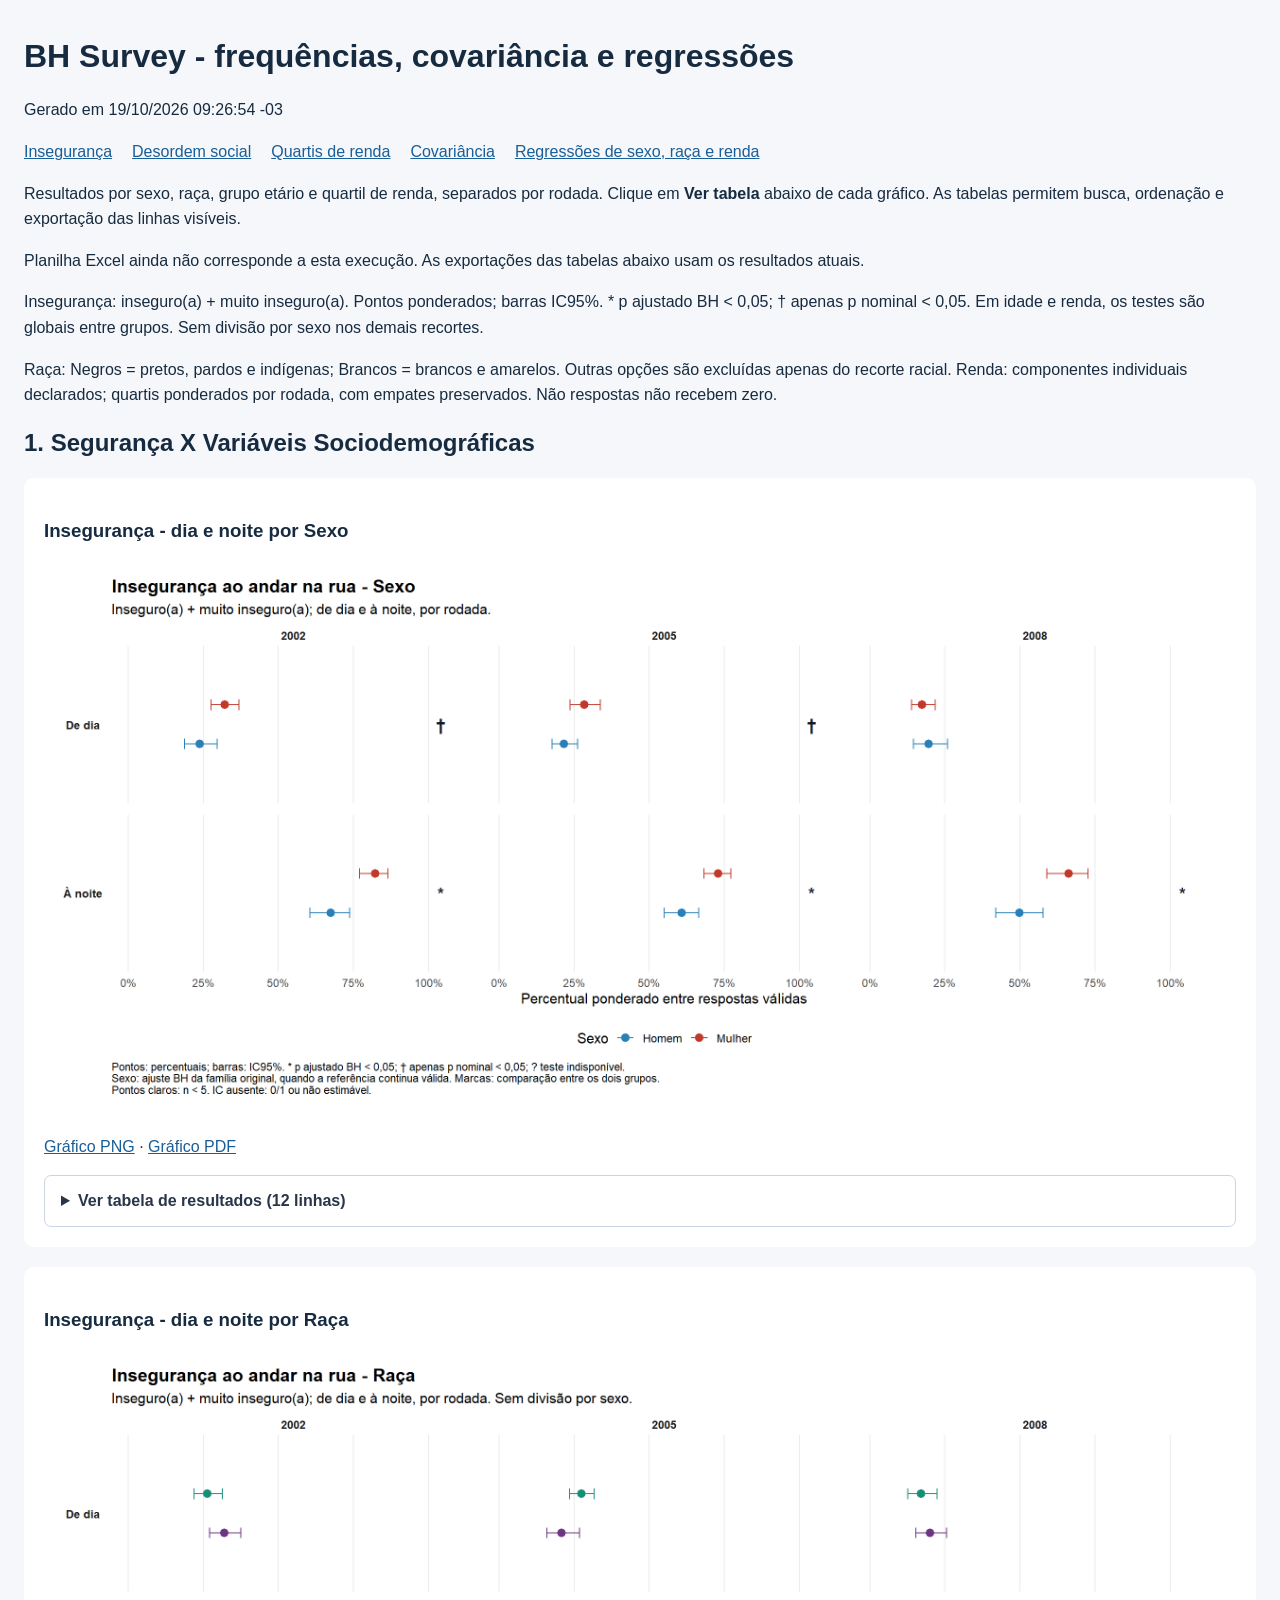
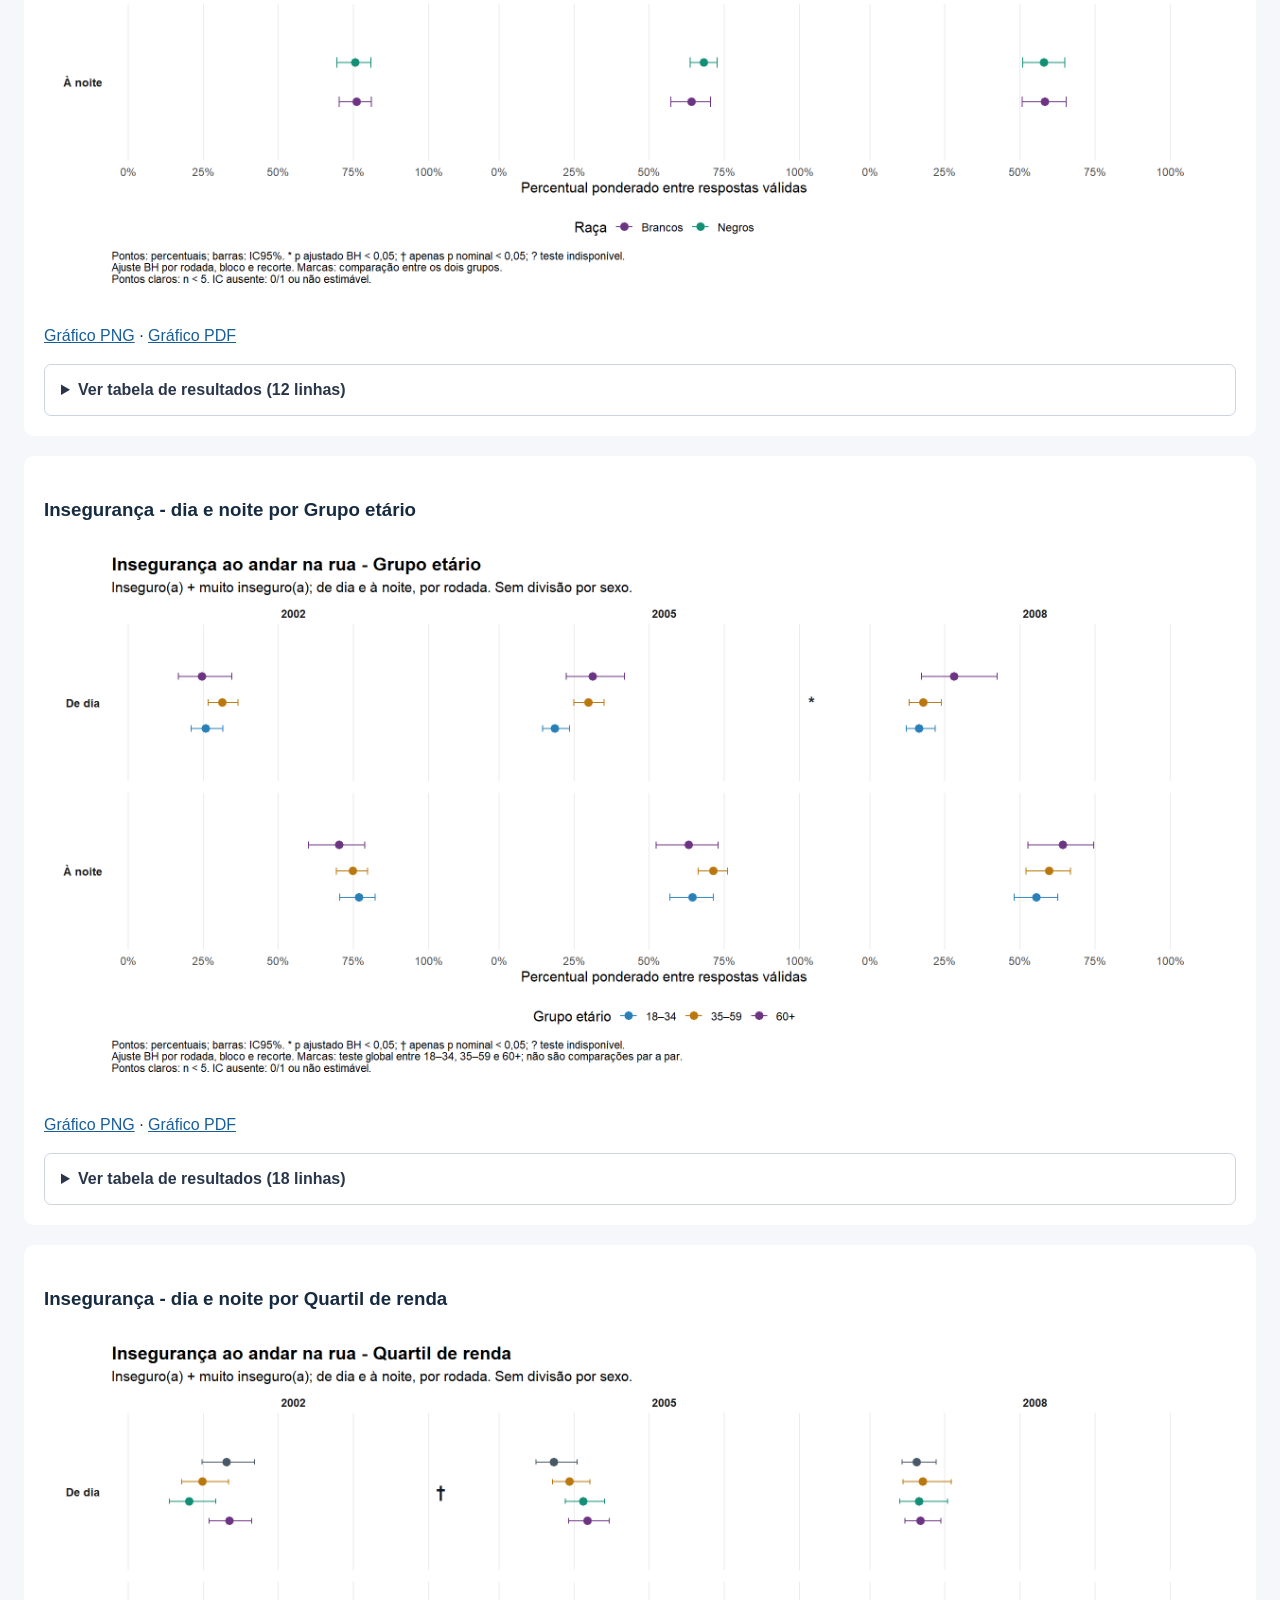
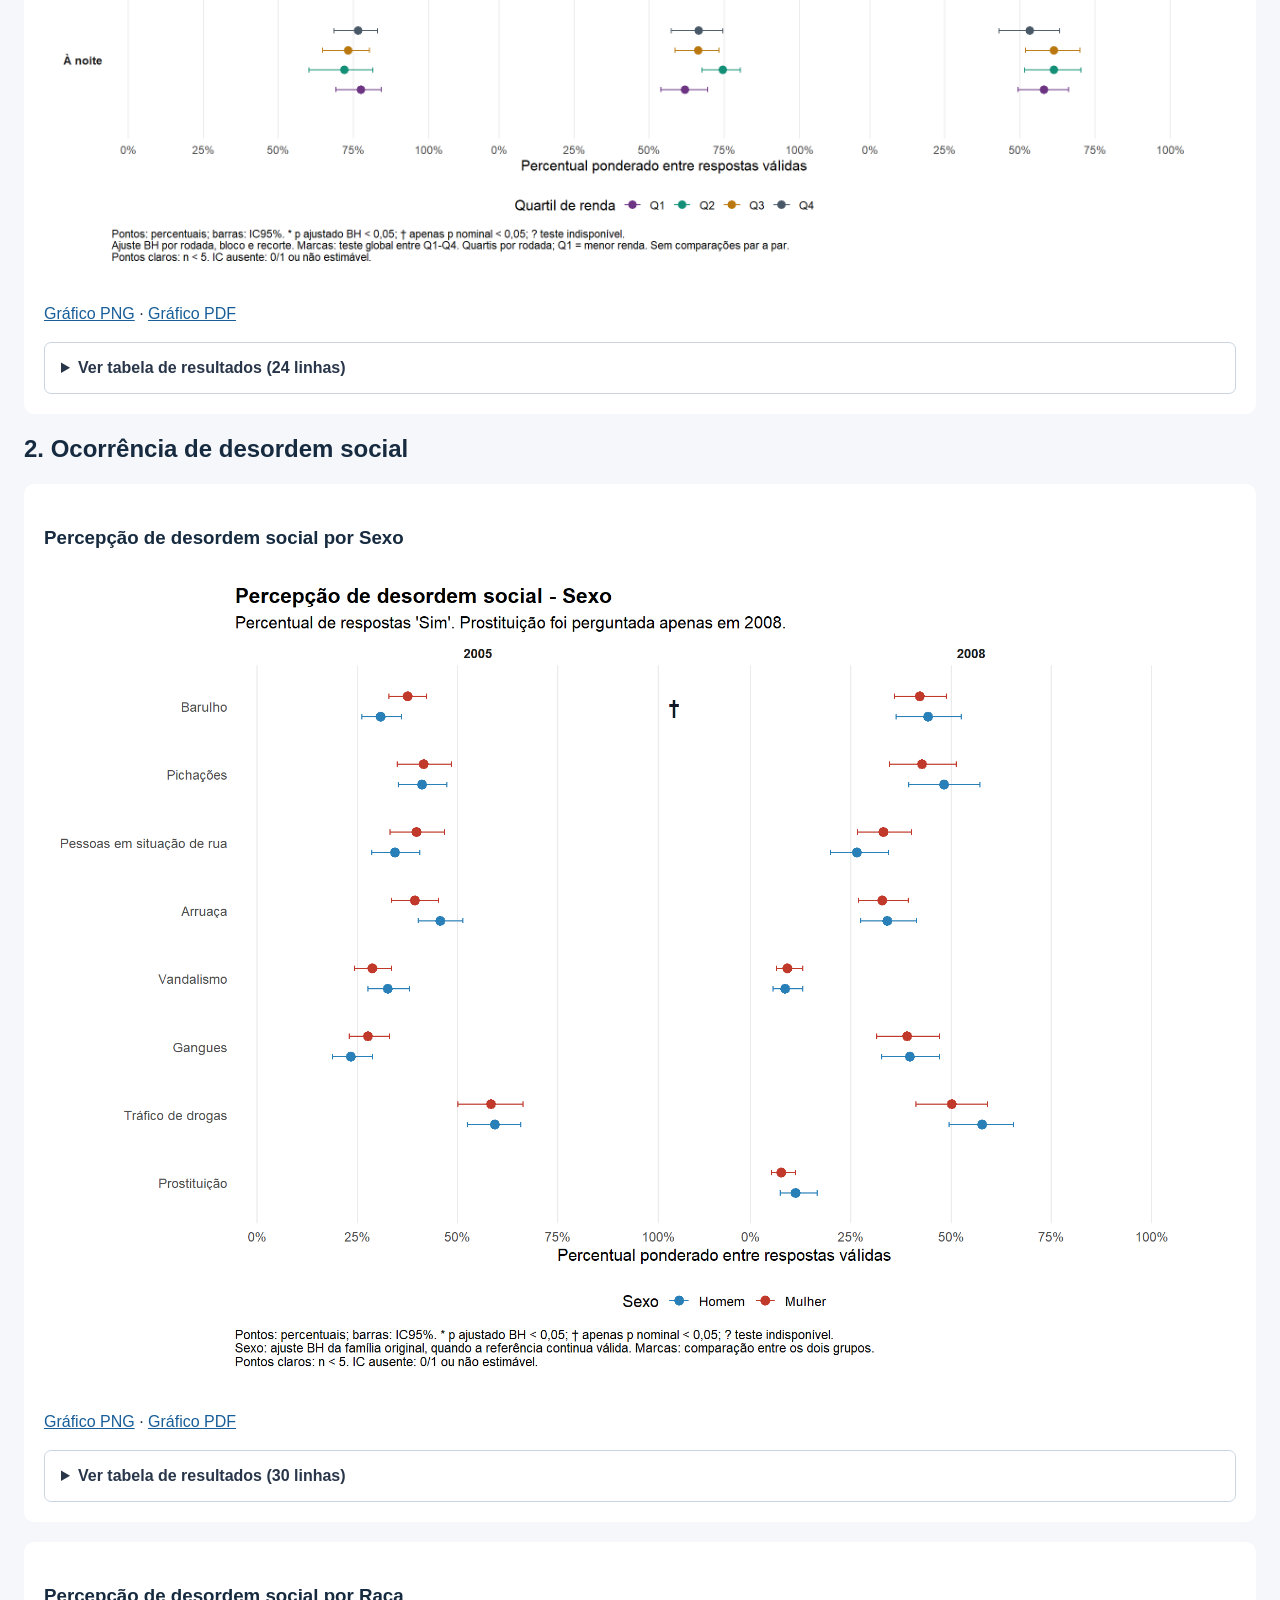
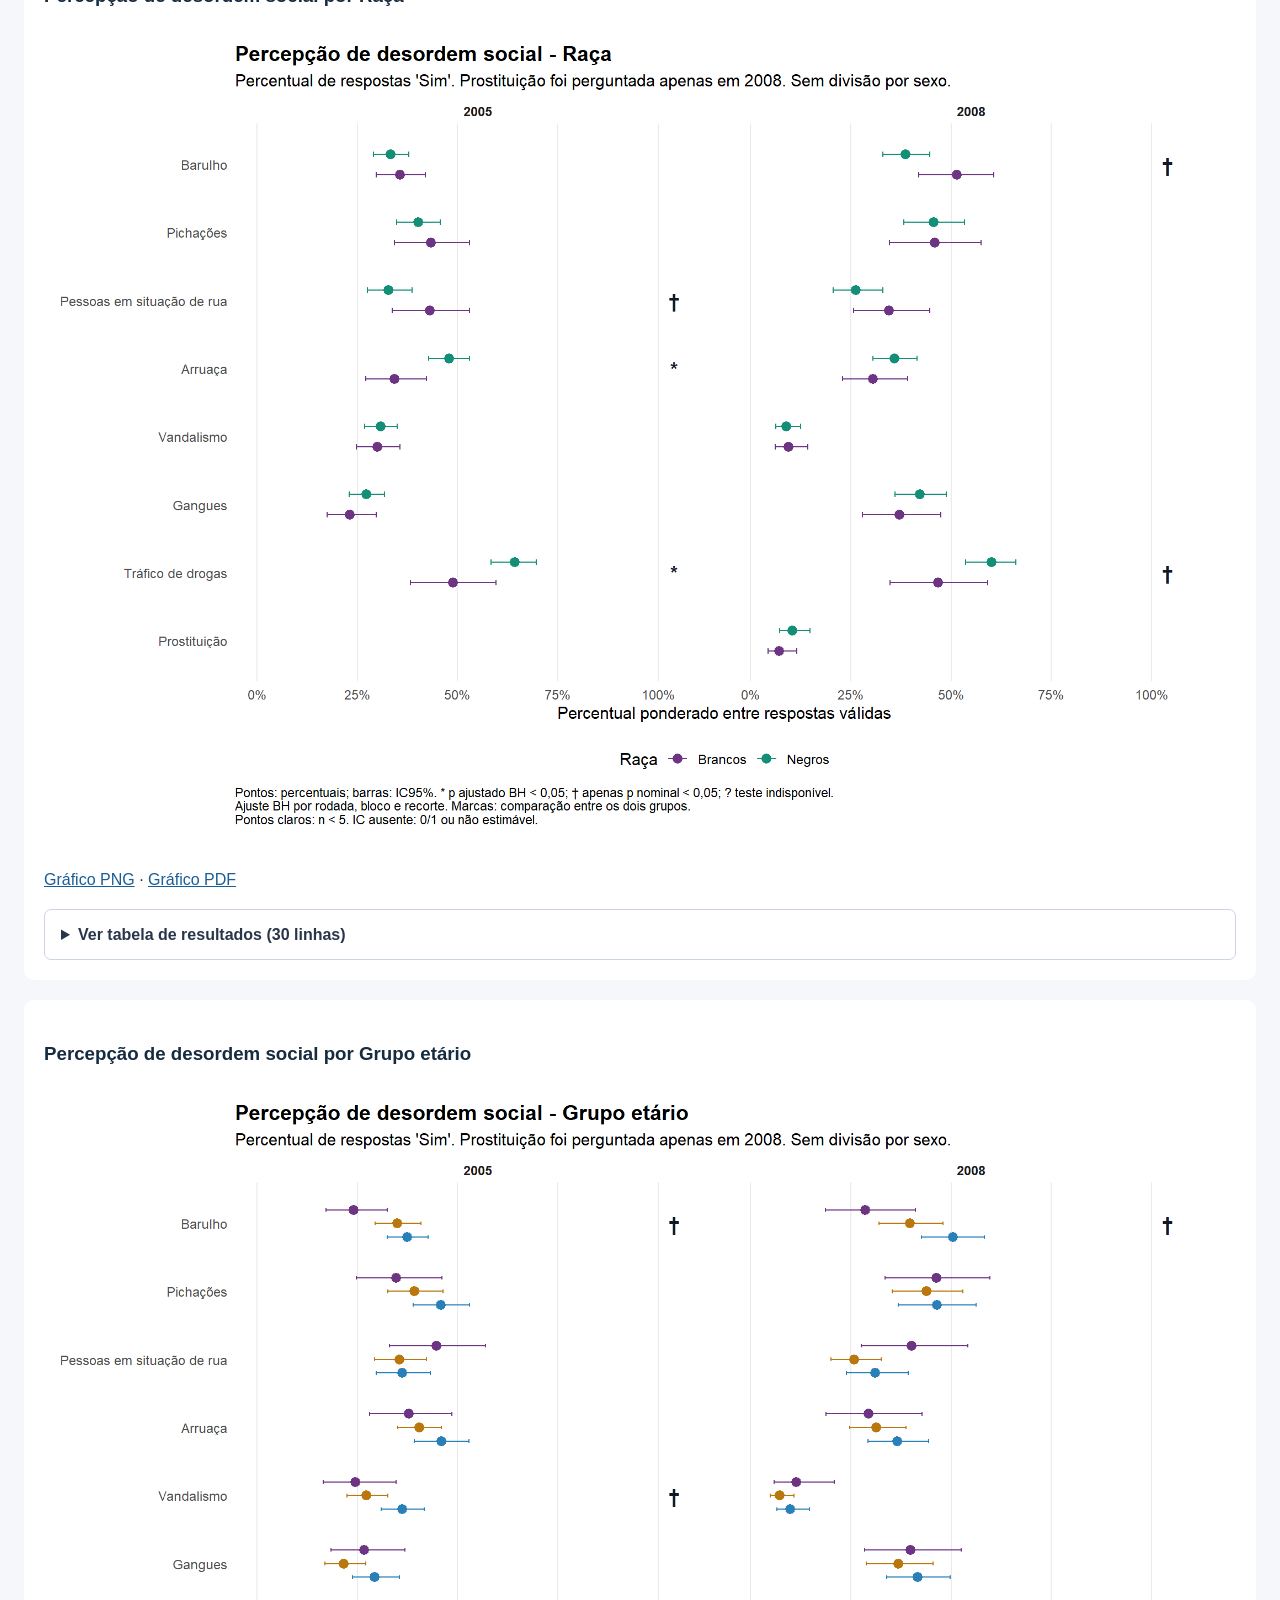
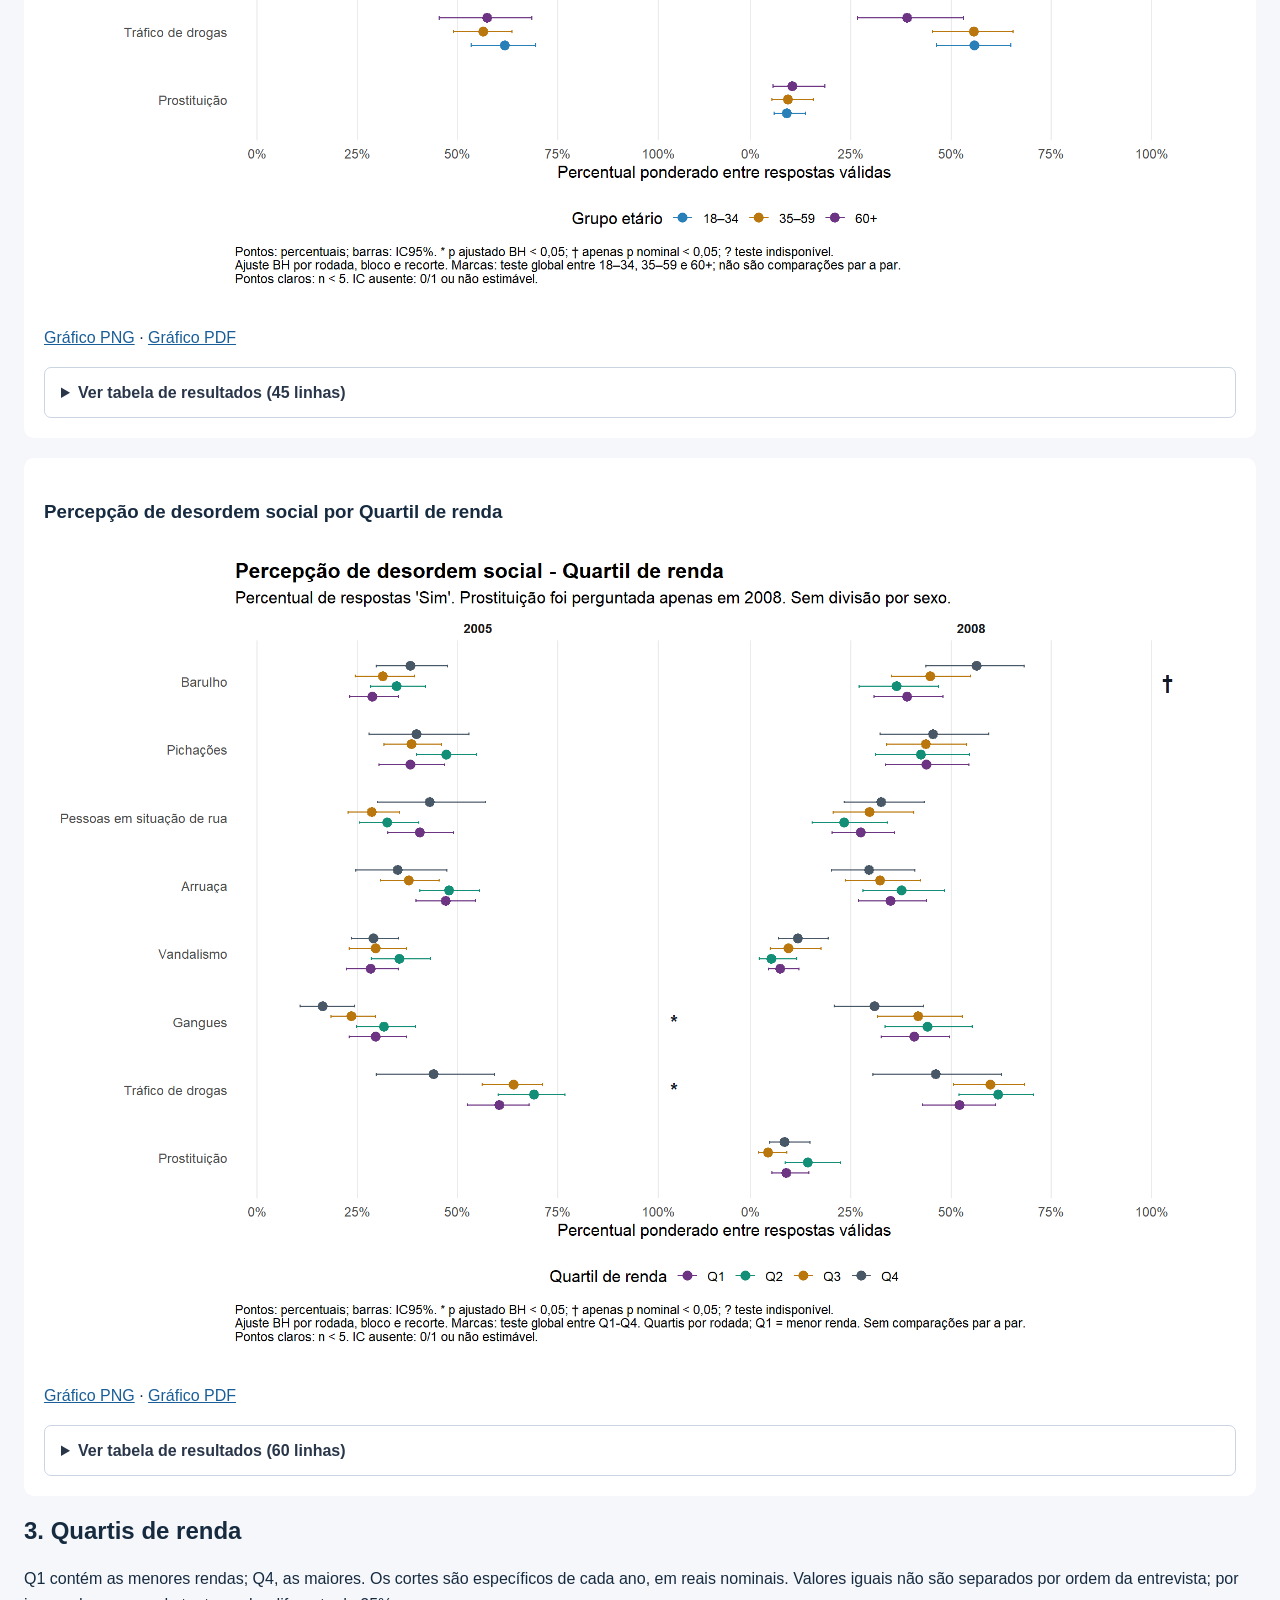
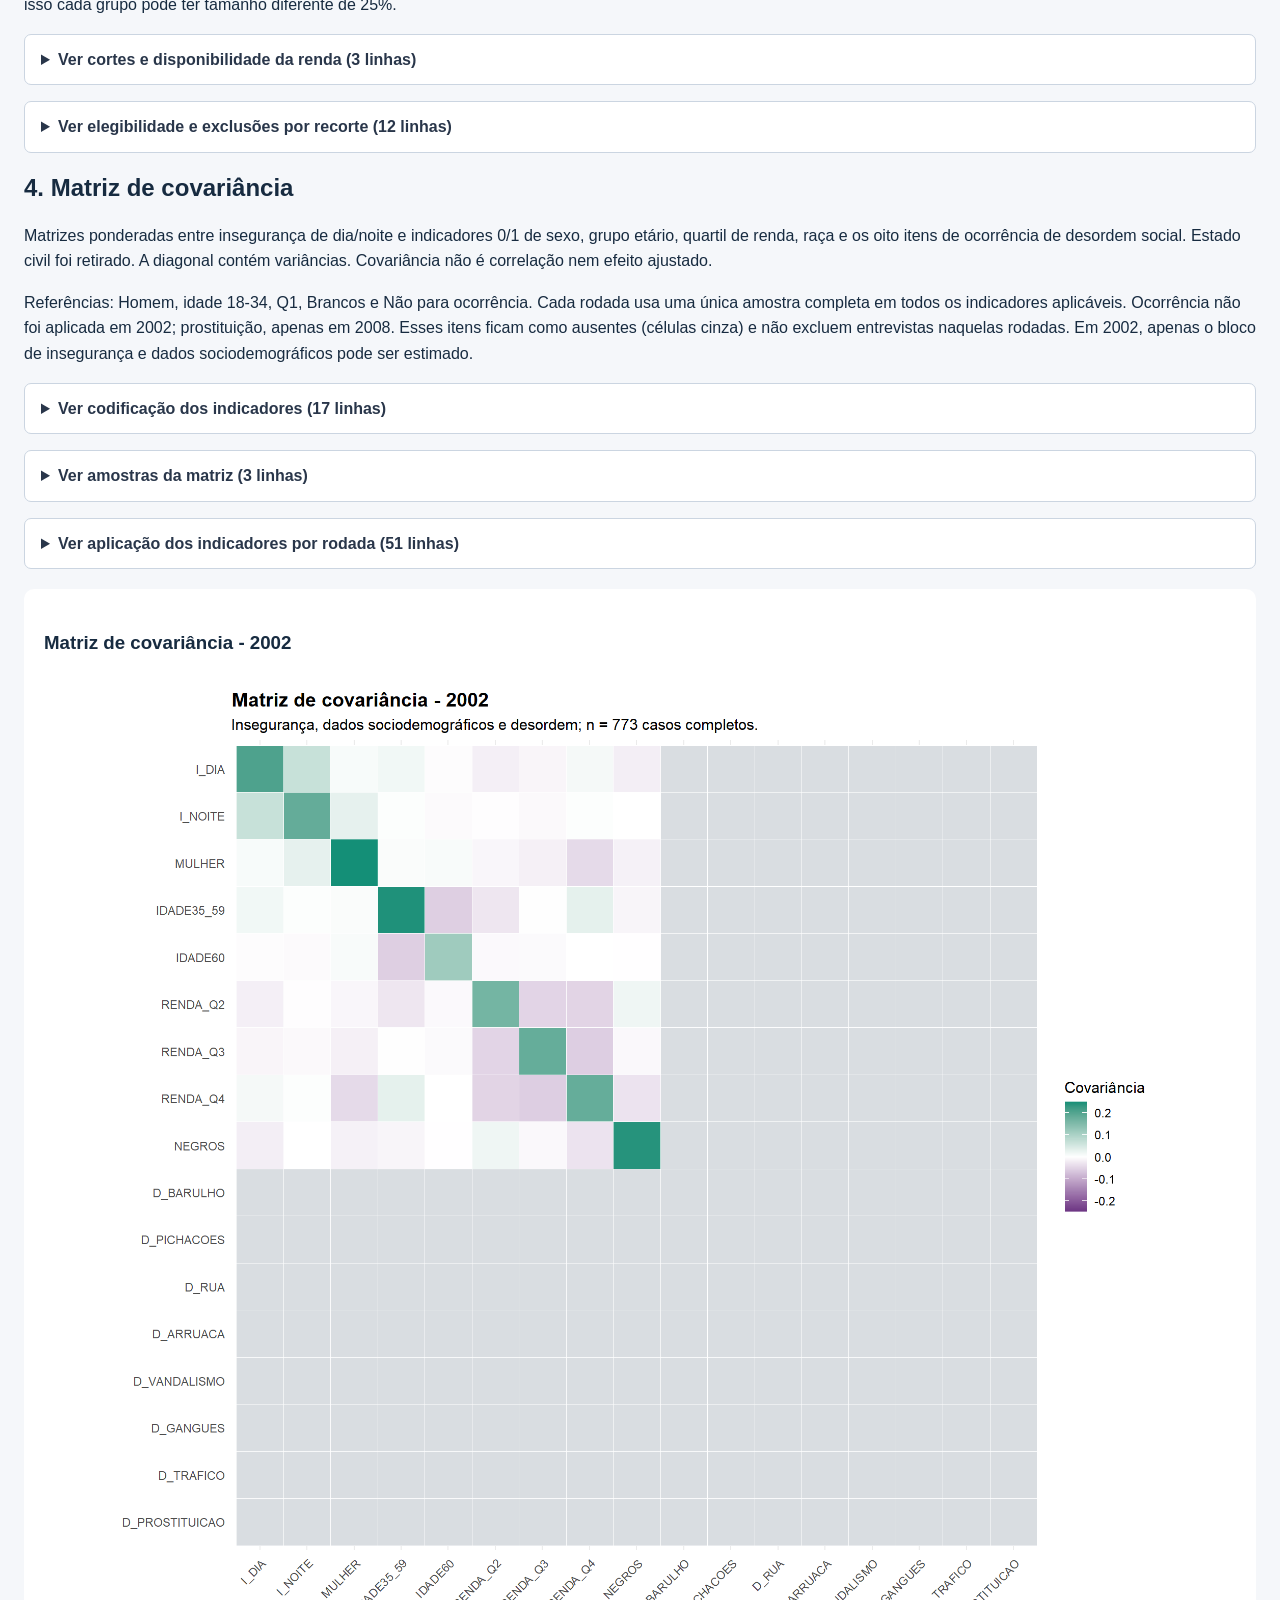
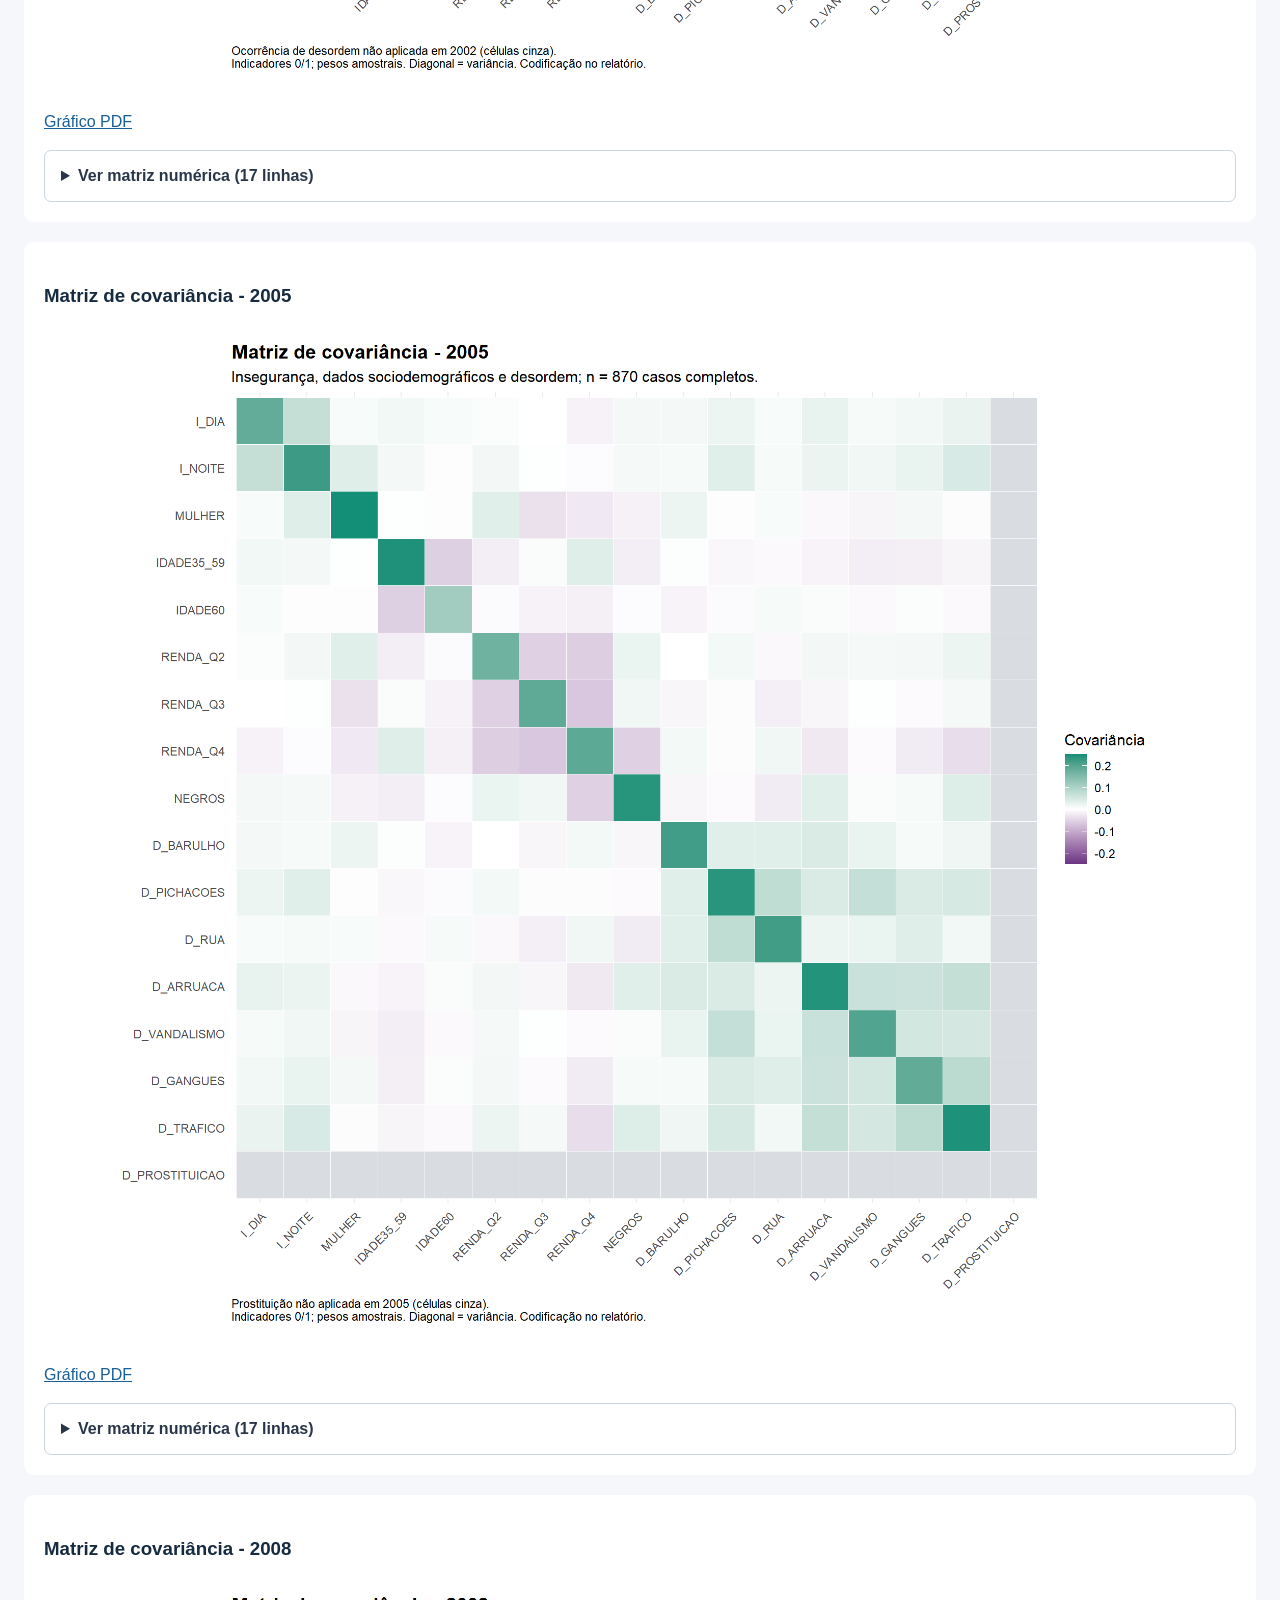
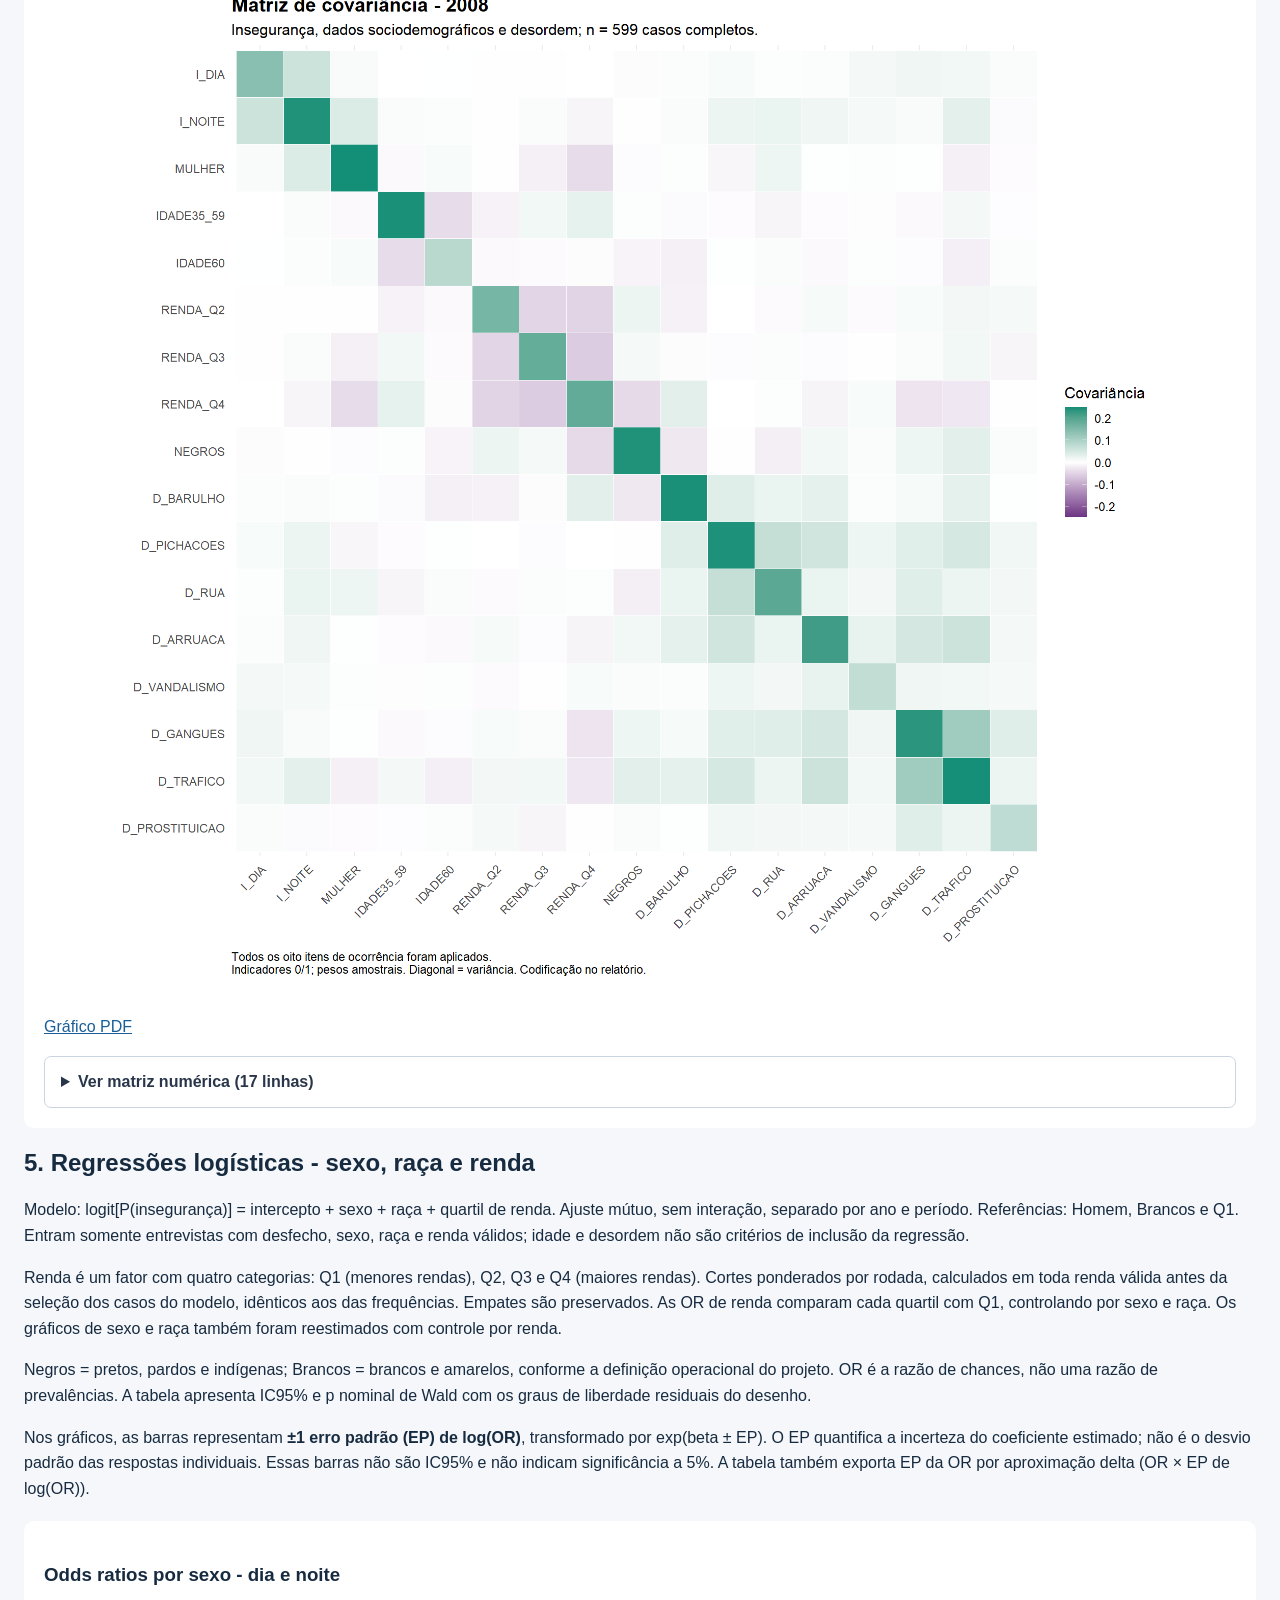
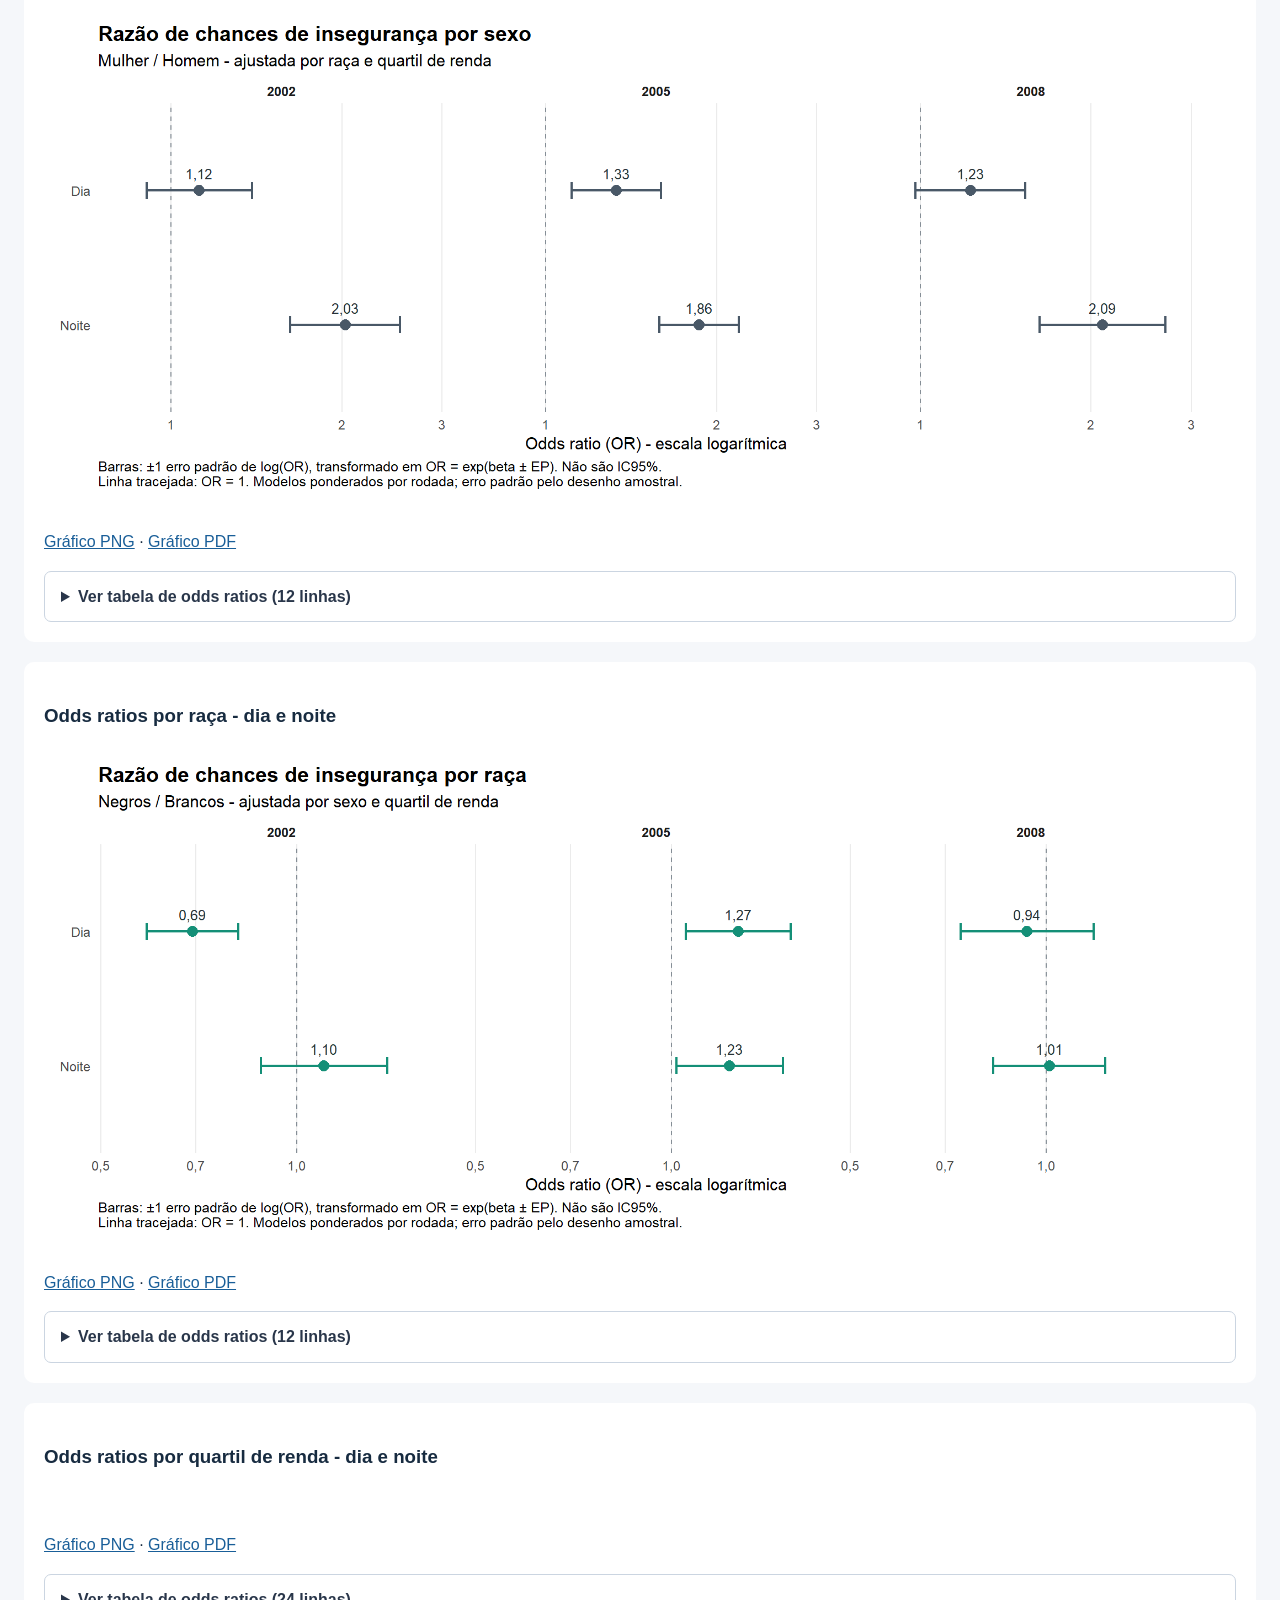
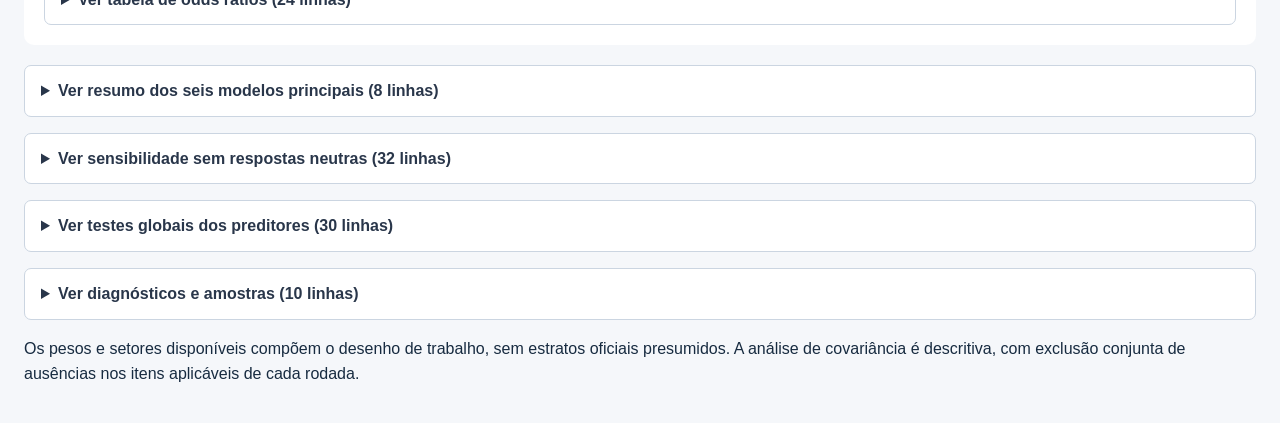
==== docs/frequencias/indice_graficos.html @ 1649748f "site resultado" ====
<!doctype html><html lang='pt-BR'><meta charset='utf-8'><meta name='viewport' content='width=device-width,initial-scale=1'><title>BH Survey - frequências, covariância e regressões</title><style>body{font-family:Arial,sans-serif;margin:36px auto;padding:0 24px;max-width:1500px;color:#172b40;background:#f5f7fa;line-height:1.6}h1,h2{line-height:1.25}article{background:white;padding:20px;margin:20px 0;border-radius:10px;}img{width:100%;height:auto}a{color:#195e98}table{border-collapse:collapse;background:white;white-space:nowrap}th,td{padding:8px 12px;text-align:left;border-bottom:1px solid #dde3ea}th{background:#e8eef5}.rolagem{overflow:auto}.sig{font-weight:bold;color:#9a3412}nav a{margin-right:20px}</style><body><h1>BH Survey - frequências, covariância e regressões</h1><p>Gerado em 19/10/2026 09:26:54 -03</p><nav><a href='#seguranca'>Insegurança</a><a href='#desordem'>Desordem social</a><a href='#renda'>Quartis de renda</a><a href='#covariancia'>Covariância</a><a href='#regressoes'>Regressões de sexo, raça e renda</a></nav>
<p>Resultados por sexo, raça, grupo etário e quartil de renda, separados por rodada. Clique em <strong>Ver tabela</strong> abaixo de cada gráfico. As tabelas permitem busca, ordenação e exportação das linhas visíveis.</p>
<p>Planilha Excel ainda não corresponde a esta execução. As exportações das tabelas abaixo usam os resultados atuais.</p>
<p>Insegurança: inseguro(a) + muito inseguro(a). Pontos ponderados; barras IC95%. * p ajustado BH &lt; 0,05; † apenas p nominal &lt; 0,05. Em idade e renda, os testes são globais entre grupos. Sem divisão por sexo nos demais recortes.</p>
<p>Raça: Negros = pretos, pardos e indígenas; Brancos = brancos e amarelos. Outras opções são excluídas apenas do recorte racial. Renda: componentes individuais declarados; quartis ponderados por rodada, com empates preservados. Não respostas não recebem zero.</p>
<h2 id='seguranca'>1. Segurança X Variáveis Sociodemográficas</h2>
<article><h3>Insegurança - dia e noite por Sexo</h3><img loading='lazy' src='graficos/1_seguranca_sociodemograficas/painel_inseguranca_sexo.png' alt='Insegurança - dia e noite por Sexo'><p><a href='graficos/1_seguranca_sociodemograficas/painel_inseguranca_sexo.png'>Gráfico PNG</a> · <a href='graficos/1_seguranca_sociodemograficas/painel_inseguranca_sexo.pdf'>Gráfico PDF</a></p><details class='dados' id='painel_inseguranca_sexo'><summary>Ver tabela de resultados (12 linhas)</summary><p>Percentuais e IC em pontos percentuais. CSV, TSV, JSON, copiar e imprimir usam as linhas visíveis na ordem atual.</p><div class='acoes'><label>Buscar <input type='search' class='busca' placeholder='Filtrar esta tabela'></label><button type='button' data-action='csv'>CSV</button><button type='button' data-action='tsv'>TSV</button><button type='button' data-action='json'>JSON</button><button type='button' data-action='copy'>Copiar</button><button type='button' data-action='print'>Imprimir / PDF</button><span class='contagem' aria-live='polite'></span></div><div class='rolagem'><table data-export='painel_inseguranca_sexo'><thead><tr><th scope='col' tabindex='0' data-col='0' aria-sort='none'>Ano</th><th scope='col' tabindex='0' data-col='1' aria-sort='none'>Periodo</th><th scope='col' tabindex='0' data-col='2' aria-sort='none'>Item</th><th scope='col' tabindex='0' data-col='3' aria-sort='none'>Grupo</th><th scope='col' tabindex='0' data-col='4' aria-sort='none'>n_validos</th><th scope='col' tabindex='0' data-col='5' aria-sort='none'>n_eventos</th><th scope='col' tabindex='0' data-col='6' aria-sort='none'>Percentual</th><th scope='col' tabindex='0' data-col='7' aria-sort='none'>IC_inferior</th><th scope='col' tabindex='0' data-col='8' aria-sort='none'>IC_superior</th><th scope='col' tabindex='0' data-col='9' aria-sort='none'>p_nominal</th><th scope='col' tabindex='0' data-col='10' aria-sort='none'>p_BH</th><th scope='col' tabindex='0' data-col='11' aria-sort='none'>Significancia</th><th scope='col' tabindex='0' data-col='12' aria-sort='none'>Teste</th><th scope='col' tabindex='0' data-col='13' aria-sort='none'>Status</th></tr></thead><tbody><tr><td data-type='number' data-value="2002">2002</td><td data-type='string' data-value="Dia">Dia</td><td data-type='string' data-value=""></td><td data-type='string' data-value="Homem">Homem</td><td data-type='number' data-value="405">405</td><td data-type='number' data-value="104">104</td><td data-type='number' data-value="23.7616003215242">23,8</td><td data-type='number' data-value="18.7516657181887">18,8</td><td data-type='number' data-value="29.6220473956338">29,6</td><td data-type='number' data-value="0.0169292897175481">0,0169</td><td data-type='number' data-value="0.0804141261583533">0,0804</td><td data-type='string' data-value="†">†</td><td data-type='string' data-value="Comparação entre os dois grupos">Comparação entre os dois grupos</td><td data-type='string' data-value="OK">OK</td></tr>
<tr><td data-type='number' data-value="2002">2002</td><td data-type='string' data-value="Dia">Dia</td><td data-type='string' data-value=""></td><td data-type='string' data-value="Mulher">Mulher</td><td data-type='number' data-value="618">618</td><td data-type='number' data-value="191">191</td><td data-type='number' data-value="32.0714890817815">32,1</td><td data-type='number' data-value="27.6243916409997">27,6</td><td data-type='number' data-value="36.8697972555892">36,9</td><td data-type='number' data-value="0.0169292897175481">0,0169</td><td data-type='number' data-value="0.0804141261583533">0,0804</td><td data-type='string' data-value="†">†</td><td data-type='string' data-value="Comparação entre os dois grupos">Comparação entre os dois grupos</td><td data-type='string' data-value="OK">OK</td></tr>
<tr><td data-type='number' data-value="2002">2002</td><td data-type='string' data-value="Noite">Noite</td><td data-type='string' data-value=""></td><td data-type='string' data-value="Homem">Homem</td><td data-type='number' data-value="400">400</td><td data-type='number' data-value="279">279</td><td data-type='number' data-value="67.3865880630775">67,4</td><td data-type='number' data-value="60.3906956983299">60,4</td><td data-type='number' data-value="73.6852648251908">73,7</td><td data-type='number' data-value="0.0000887959251188087">&lt;0,001</td><td data-type='number' data-value="0.00309940353027688">0,0031</td><td data-type='string' data-value="*">*</td><td data-type='string' data-value="Comparação entre os dois grupos">Comparação entre os dois grupos</td><td data-type='string' data-value="OK">OK</td></tr>
<tr><td data-type='number' data-value="2002">2002</td><td data-type='string' data-value="Noite">Noite</td><td data-type='string' data-value=""></td><td data-type='string' data-value="Mulher">Mulher</td><td data-type='number' data-value="615">615</td><td data-type='number' data-value="505">505</td><td data-type='number' data-value="82.1467455395321">82,1</td><td data-type='number' data-value="76.9552995973562">77,0</td><td data-type='number' data-value="86.3757294249939">86,4</td><td data-type='number' data-value="0.0000887959251188087">&lt;0,001</td><td data-type='number' data-value="0.00309940353027688">0,0031</td><td data-type='string' data-value="*">*</td><td data-type='string' data-value="Comparação entre os dois grupos">Comparação entre os dois grupos</td><td data-type='string' data-value="OK">OK</td></tr>
<tr><td data-type='number' data-value="2005">2005</td><td data-type='string' data-value="Dia">Dia</td><td data-type='string' data-value=""></td><td data-type='string' data-value="Homem">Homem</td><td data-type='number' data-value="491">491</td><td data-type='number' data-value="103">103</td><td data-type='number' data-value="21.623937695157">21,6</td><td data-type='number' data-value="17.6278537656965">17,6</td><td data-type='number' data-value="26.2373574410037">26,2</td><td data-type='number' data-value="0.0324316609883582">0,0324</td><td data-type='number' data-value="0.144695102871137">0,1447</td><td data-type='string' data-value="†">†</td><td data-type='string' data-value="Comparação entre os dois grupos">Comparação entre os dois grupos</td><td data-type='string' data-value="OK">OK</td></tr>
<tr><td data-type='number' data-value="2005">2005</td><td data-type='string' data-value="Dia">Dia</td><td data-type='string' data-value=""></td><td data-type='string' data-value="Mulher">Mulher</td><td data-type='number' data-value="629">629</td><td data-type='number' data-value="189">189</td><td data-type='number' data-value="28.3963621624969">28,4</td><td data-type='number' data-value="23.6120301544246">23,6</td><td data-type='number' data-value="33.7221517038327">33,7</td><td data-type='number' data-value="0.0324316609883582">0,0324</td><td data-type='number' data-value="0.144695102871137">0,1447</td><td data-type='string' data-value="†">†</td><td data-type='string' data-value="Comparação entre os dois grupos">Comparação entre os dois grupos</td><td data-type='string' data-value="OK">OK</td></tr>
<tr><td data-type='number' data-value="2005">2005</td><td data-type='string' data-value="Noite">Noite</td><td data-type='string' data-value=""></td><td data-type='string' data-value="Homem">Homem</td><td data-type='number' data-value="489">489</td><td data-type='number' data-value="307">307</td><td data-type='number' data-value="60.7861273023825">60,8</td><td data-type='number' data-value="54.8982061057506">54,9</td><td data-type='number' data-value="66.3761769776889">66,4</td><td data-type='number' data-value="0.000426898391826103">&lt;0,001</td><td data-type='number' data-value="0.008253368908638">0,0083</td><td data-type='string' data-value="*">*</td><td data-type='string' data-value="Comparação entre os dois grupos">Comparação entre os dois grupos</td><td data-type='string' data-value="OK">OK</td></tr>
<tr><td data-type='number' data-value="2005">2005</td><td data-type='string' data-value="Noite">Noite</td><td data-type='string' data-value=""></td><td data-type='string' data-value="Mulher">Mulher</td><td data-type='number' data-value="627">627</td><td data-type='number' data-value="459">459</td><td data-type='number' data-value="72.8786079020345">72,9</td><td data-type='number' data-value="68.1543387983915">68,2</td><td data-type='number' data-value="77.1371386921222">77,1</td><td data-type='number' data-value="0.000426898391826103">&lt;0,001</td><td data-type='number' data-value="0.008253368908638">0,0083</td><td data-type='string' data-value="*">*</td><td data-type='string' data-value="Comparação entre os dois grupos">Comparação entre os dois grupos</td><td data-type='string' data-value="OK">OK</td></tr>
<tr><td data-type='number' data-value="2008">2008</td><td data-type='string' data-value="Dia">Dia</td><td data-type='string' data-value=""></td><td data-type='string' data-value="Homem">Homem</td><td data-type='number' data-value="307">307</td><td data-type='number' data-value="59">59</td><td data-type='number' data-value="19.5633500941478">19,6</td><td data-type='number' data-value="14.51644433974">14,5</td><td data-type='number' data-value="25.8346190383222">25,8</td><td data-type='number' data-value="0.525652089845075">0,5257</td><td data-type='number' data-value="0.661055802617195">0,6611</td><td data-type='string' data-value=""></td><td data-type='string' data-value="Comparação entre os dois grupos">Comparação entre os dois grupos</td><td data-type='string' data-value="OK">OK</td></tr>
<tr><td data-type='number' data-value="2008">2008</td><td data-type='string' data-value="Dia">Dia</td><td data-type='string' data-value=""></td><td data-type='string' data-value="Mulher">Mulher</td><td data-type='number' data-value="433">433</td><td data-type='number' data-value="86">86</td><td data-type='number' data-value="17.4483298203988">17,4</td><td data-type='number' data-value="13.8357985285564">13,8</td><td data-type='number' data-value="21.765825299445">21,8</td><td data-type='number' data-value="0.525652089845075">0,5257</td><td data-type='number' data-value="0.661055802617195">0,6611</td><td data-type='string' data-value=""></td><td data-type='string' data-value="Comparação entre os dois grupos">Comparação entre os dois grupos</td><td data-type='string' data-value="OK">OK</td></tr>
<tr><td data-type='number' data-value="2008">2008</td><td data-type='string' data-value="Noite">Noite</td><td data-type='string' data-value=""></td><td data-type='string' data-value="Homem">Homem</td><td data-type='number' data-value="306">306</td><td data-type='number' data-value="155">155</td><td data-type='number' data-value="49.7245702751188">49,7</td><td data-type='number' data-value="41.8513226063363">41,9</td><td data-type='number' data-value="57.6115007729492">57,6</td><td data-type='number' data-value="0.00285963677850854">0,0029</td><td data-type='number' data-value="0.0386050965098653">0,0386</td><td data-type='string' data-value="*">*</td><td data-type='string' data-value="Comparação entre os dois grupos">Comparação entre os dois grupos</td><td data-type='string' data-value="OK">OK</td></tr>
<tr><td data-type='number' data-value="2008">2008</td><td data-type='string' data-value="Noite">Noite</td><td data-type='string' data-value=""></td><td data-type='string' data-value="Mulher">Mulher</td><td data-type='number' data-value="424">424</td><td data-type='number' data-value="284">284</td><td data-type='number' data-value="66.1157928559232">66,1</td><td data-type='number' data-value="58.9453501025656">58,9</td><td data-type='number' data-value="72.6156854261339">72,6</td><td data-type='number' data-value="0.00285963677850854">0,0029</td><td data-type='number' data-value="0.0386050965098653">0,0386</td><td data-type='string' data-value="*">*</td><td data-type='string' data-value="Comparação entre os dois grupos">Comparação entre os dois grupos</td><td data-type='string' data-value="OK">OK</td></tr></tbody></table></div></details></article>
<article><h3>Insegurança - dia e noite por Raça</h3><img loading='lazy' src='graficos/1_seguranca_sociodemograficas/painel_inseguranca_raca.png' alt='Insegurança - dia e noite por Raça'><p><a href='graficos/1_seguranca_sociodemograficas/painel_inseguranca_raca.png'>Gráfico PNG</a> · <a href='graficos/1_seguranca_sociodemograficas/painel_inseguranca_raca.pdf'>Gráfico PDF</a></p><details class='dados' id='painel_inseguranca_raca'><summary>Ver tabela de resultados (12 linhas)</summary><p>Percentuais e IC em pontos percentuais. CSV, TSV, JSON, copiar e imprimir usam as linhas visíveis na ordem atual.</p><div class='acoes'><label>Buscar <input type='search' class='busca' placeholder='Filtrar esta tabela'></label><button type='button' data-action='csv'>CSV</button><button type='button' data-action='tsv'>TSV</button><button type='button' data-action='json'>JSON</button><button type='button' data-action='copy'>Copiar</button><button type='button' data-action='print'>Imprimir / PDF</button><span class='contagem' aria-live='polite'></span></div><div class='rolagem'><table data-export='painel_inseguranca_raca'><thead><tr><th scope='col' tabindex='0' data-col='0' aria-sort='none'>Ano</th><th scope='col' tabindex='0' data-col='1' aria-sort='none'>Periodo</th><th scope='col' tabindex='0' data-col='2' aria-sort='none'>Item</th><th scope='col' tabindex='0' data-col='3' aria-sort='none'>Grupo</th><th scope='col' tabindex='0' data-col='4' aria-sort='none'>n_validos</th><th scope='col' tabindex='0' data-col='5' aria-sort='none'>n_eventos</th><th scope='col' tabindex='0' data-col='6' aria-sort='none'>Percentual</th><th scope='col' tabindex='0' data-col='7' aria-sort='none'>IC_inferior</th><th scope='col' tabindex='0' data-col='8' aria-sort='none'>IC_superior</th><th scope='col' tabindex='0' data-col='9' aria-sort='none'>p_nominal</th><th scope='col' tabindex='0' data-col='10' aria-sort='none'>p_BH</th><th scope='col' tabindex='0' data-col='11' aria-sort='none'>Significancia</th><th scope='col' tabindex='0' data-col='12' aria-sort='none'>Teste</th><th scope='col' tabindex='0' data-col='13' aria-sort='none'>Status</th></tr></thead><tbody><tr><td data-type='number' data-value="2002">2002</td><td data-type='string' data-value="Dia">Dia</td><td data-type='string' data-value=""></td><td data-type='string' data-value="Brancos">Brancos</td><td data-type='number' data-value="415">415</td><td data-type='number' data-value="140">140</td><td data-type='number' data-value="32.0630328924212">32,1</td><td data-type='number' data-value="27.0434207327333">27,0</td><td data-type='number' data-value="37.5350028929138">37,5</td><td data-type='number' data-value="0.077439080926489">0,0774</td><td data-type='number' data-value="0.154878161852978">0,1549</td><td data-type='string' data-value=""></td><td data-type='string' data-value="Comparação entre os dois grupos">Comparação entre os dois grupos</td><td data-type='string' data-value="OK">OK</td></tr>
<tr><td data-type='number' data-value="2002">2002</td><td data-type='string' data-value="Dia">Dia</td><td data-type='string' data-value=""></td><td data-type='string' data-value="Negros">Negros</td><td data-type='number' data-value="572">572</td><td data-type='number' data-value="151">151</td><td data-type='number' data-value="26.3804518236723">26,4</td><td data-type='number' data-value="21.894875345784">21,9</td><td data-type='number' data-value="31.415361937206">31,4</td><td data-type='number' data-value="0.077439080926489">0,0774</td><td data-type='number' data-value="0.154878161852978">0,1549</td><td data-type='string' data-value=""></td><td data-type='string' data-value="Comparação entre os dois grupos">Comparação entre os dois grupos</td><td data-type='string' data-value="OK">OK</td></tr>
<tr><td data-type='number' data-value="2002">2002</td><td data-type='string' data-value="Noite">Noite</td><td data-type='string' data-value=""></td><td data-type='string' data-value="Brancos">Brancos</td><td data-type='number' data-value="410">410</td><td data-type='number' data-value="323">323</td><td data-type='number' data-value="75.9771549415655">76,0</td><td data-type='number' data-value="70.1427467797829">70,1</td><td data-type='number' data-value="80.9806027576861">81,0</td><td data-type='number' data-value="0.908343104888687">0,9083</td><td data-type='number' data-value="0.908343104888687">0,9083</td><td data-type='string' data-value=""></td><td data-type='string' data-value="Comparação entre os dois grupos">Comparação entre os dois grupos</td><td data-type='string' data-value="OK">OK</td></tr>
<tr><td data-type='number' data-value="2002">2002</td><td data-type='string' data-value="Noite">Noite</td><td data-type='string' data-value=""></td><td data-type='string' data-value="Negros">Negros</td><td data-type='number' data-value="569">569</td><td data-type='number' data-value="439">439</td><td data-type='number' data-value="75.5724271919081">75,6</td><td data-type='number' data-value="69.4052776261335">69,4</td><td data-type='number' data-value="80.839619441289">80,8</td><td data-type='number' data-value="0.908343104888687">0,9083</td><td data-type='number' data-value="0.908343104888687">0,9083</td><td data-type='string' data-value=""></td><td data-type='string' data-value="Comparação entre os dois grupos">Comparação entre os dois grupos</td><td data-type='string' data-value="OK">OK</td></tr>
<tr><td data-type='number' data-value="2005">2005</td><td data-type='string' data-value="Dia">Dia</td><td data-type='string' data-value=""></td><td data-type='string' data-value="Brancos">Brancos</td><td data-type='number' data-value="400">400</td><td data-type='number' data-value="99">99</td><td data-type='number' data-value="20.8291675656913">20,8</td><td data-type='number' data-value="15.9136053586972">15,9</td><td data-type='number' data-value="26.7795351728563">26,8</td><td data-type='number' data-value="0.0570733434270509">0,0571</td><td data-type='number' data-value="0.114146686854102">0,1141</td><td data-type='string' data-value=""></td><td data-type='string' data-value="Comparação entre os dois grupos">Comparação entre os dois grupos</td><td data-type='string' data-value="OK">OK</td></tr>
<tr><td data-type='number' data-value="2005">2005</td><td data-type='string' data-value="Dia">Dia</td><td data-type='string' data-value=""></td><td data-type='string' data-value="Negros">Negros</td><td data-type='number' data-value="681">681</td><td data-type='number' data-value="177">177</td><td data-type='number' data-value="27.3892884777382">27,4</td><td data-type='number' data-value="23.4534966648839">23,5</td><td data-type='number' data-value="31.7119318066431">31,7</td><td data-type='number' data-value="0.0570733434270509">0,0571</td><td data-type='number' data-value="0.114146686854102">0,1141</td><td data-type='string' data-value=""></td><td data-type='string' data-value="Comparação entre os dois grupos">Comparação entre os dois grupos</td><td data-type='string' data-value="OK">OK</td></tr>
<tr><td data-type='number' data-value="2005">2005</td><td data-type='string' data-value="Noite">Noite</td><td data-type='string' data-value=""></td><td data-type='string' data-value="Brancos">Brancos</td><td data-type='number' data-value="397">397</td><td data-type='number' data-value="270">270</td><td data-type='number' data-value="64.0766722586352">64,1</td><td data-type='number' data-value="57.2183017583276">57,2</td><td data-type='number' data-value="70.4042647396511">70,4</td><td data-type='number' data-value="0.287622467385952">0,2876</td><td data-type='number' data-value="0.287622467385952">0,2876</td><td data-type='string' data-value=""></td><td data-type='string' data-value="Comparação entre os dois grupos">Comparação entre os dois grupos</td><td data-type='string' data-value="OK">OK</td></tr>
<tr><td data-type='number' data-value="2005">2005</td><td data-type='string' data-value="Noite">Noite</td><td data-type='string' data-value=""></td><td data-type='string' data-value="Negros">Negros</td><td data-type='number' data-value="680">680</td><td data-type='number' data-value="463">463</td><td data-type='number' data-value="68.2536437197296">68,3</td><td data-type='number' data-value="63.5638761150219">63,6</td><td data-type='number' data-value="72.599983971395">72,6</td><td data-type='number' data-value="0.287622467385952">0,2876</td><td data-type='number' data-value="0.287622467385952">0,2876</td><td data-type='string' data-value=""></td><td data-type='string' data-value="Comparação entre os dois grupos">Comparação entre os dois grupos</td><td data-type='string' data-value="OK">OK</td></tr>
<tr><td data-type='number' data-value="2008">2008</td><td data-type='string' data-value="Dia">Dia</td><td data-type='string' data-value=""></td><td data-type='string' data-value="Brancos">Brancos</td><td data-type='number' data-value="282">282</td><td data-type='number' data-value="62">62</td><td data-type='number' data-value="20.0059156405197">20,0</td><td data-type='number' data-value="15.3764963198222">15,4</td><td data-type='number' data-value="25.60735564926">25,6</td><td data-type='number' data-value="0.399055869689918">0,3991</td><td data-type='number' data-value="0.798111739379836">0,7981</td><td data-type='string' data-value=""></td><td data-type='string' data-value="Comparação entre os dois grupos">Comparação entre os dois grupos</td><td data-type='string' data-value="OK">OK</td></tr>
<tr><td data-type='number' data-value="2008">2008</td><td data-type='string' data-value="Dia">Dia</td><td data-type='string' data-value=""></td><td data-type='string' data-value="Negros">Negros</td><td data-type='number' data-value="420">420</td><td data-type='number' data-value="77">77</td><td data-type='number' data-value="17.0075050899174">17,0</td><td data-type='number' data-value="12.6569644949947">12,7</td><td data-type='number' data-value="22.4687568805119">22,5</td><td data-type='number' data-value="0.399055869689918">0,3991</td><td data-type='number' data-value="0.798111739379836">0,7981</td><td data-type='string' data-value=""></td><td data-type='string' data-value="Comparação entre os dois grupos">Comparação entre os dois grupos</td><td data-type='string' data-value="OK">OK</td></tr>
<tr><td data-type='number' data-value="2008">2008</td><td data-type='string' data-value="Noite">Noite</td><td data-type='string' data-value=""></td><td data-type='string' data-value="Brancos">Brancos</td><td data-type='number' data-value="278">278</td><td data-type='number' data-value="173">173</td><td data-type='number' data-value="58.2312467367817">58,2</td><td data-type='number' data-value="50.7569247587702">50,8</td><td data-type='number' data-value="65.3456548383362">65,3</td><td data-type='number' data-value="0.966695988044647">0,9667</td><td data-type='number' data-value="0.966695988044647">0,9667</td><td data-type='string' data-value=""></td><td data-type='string' data-value="Comparação entre os dois grupos">Comparação entre os dois grupos</td><td data-type='string' data-value="OK">OK</td></tr>
<tr><td data-type='number' data-value="2008">2008</td><td data-type='string' data-value="Noite">Noite</td><td data-type='string' data-value=""></td><td data-type='string' data-value="Negros">Negros</td><td data-type='number' data-value="417">417</td><td data-type='number' data-value="246">246</td><td data-type='number' data-value="58.0292061588263">58,0</td><td data-type='number' data-value="50.8597709607266">50,9</td><td data-type='number' data-value="64.8750330591777">64,9</td><td data-type='number' data-value="0.966695988044647">0,9667</td><td data-type='number' data-value="0.966695988044647">0,9667</td><td data-type='string' data-value=""></td><td data-type='string' data-value="Comparação entre os dois grupos">Comparação entre os dois grupos</td><td data-type='string' data-value="OK">OK</td></tr></tbody></table></div></details></article>
<article><h3>Insegurança - dia e noite por Grupo etário</h3><img loading='lazy' src='graficos/1_seguranca_sociodemograficas/painel_inseguranca_grupo_etario.png' alt='Insegurança - dia e noite por Grupo etário'><p><a href='graficos/1_seguranca_sociodemograficas/painel_inseguranca_grupo_etario.png'>Gráfico PNG</a> · <a href='graficos/1_seguranca_sociodemograficas/painel_inseguranca_grupo_etario.pdf'>Gráfico PDF</a></p><details class='dados' id='painel_inseguranca_grupo_etario'><summary>Ver tabela de resultados (18 linhas)</summary><p>Percentuais e IC em pontos percentuais. CSV, TSV, JSON, copiar e imprimir usam as linhas visíveis na ordem atual.</p><div class='acoes'><label>Buscar <input type='search' class='busca' placeholder='Filtrar esta tabela'></label><button type='button' data-action='csv'>CSV</button><button type='button' data-action='tsv'>TSV</button><button type='button' data-action='json'>JSON</button><button type='button' data-action='copy'>Copiar</button><button type='button' data-action='print'>Imprimir / PDF</button><span class='contagem' aria-live='polite'></span></div><div class='rolagem'><table data-export='painel_inseguranca_grupo_etario'><thead><tr><th scope='col' tabindex='0' data-col='0' aria-sort='none'>Ano</th><th scope='col' tabindex='0' data-col='1' aria-sort='none'>Periodo</th><th scope='col' tabindex='0' data-col='2' aria-sort='none'>Item</th><th scope='col' tabindex='0' data-col='3' aria-sort='none'>Grupo</th><th scope='col' tabindex='0' data-col='4' aria-sort='none'>n_validos</th><th scope='col' tabindex='0' data-col='5' aria-sort='none'>n_eventos</th><th scope='col' tabindex='0' data-col='6' aria-sort='none'>Percentual</th><th scope='col' tabindex='0' data-col='7' aria-sort='none'>IC_inferior</th><th scope='col' tabindex='0' data-col='8' aria-sort='none'>IC_superior</th><th scope='col' tabindex='0' data-col='9' aria-sort='none'>p_nominal</th><th scope='col' tabindex='0' data-col='10' aria-sort='none'>p_BH</th><th scope='col' tabindex='0' data-col='11' aria-sort='none'>Significancia</th><th scope='col' tabindex='0' data-col='12' aria-sort='none'>Teste</th><th scope='col' tabindex='0' data-col='13' aria-sort='none'>Status</th></tr></thead><tbody><tr><td data-type='number' data-value="2002">2002</td><td data-type='string' data-value="Dia">Dia</td><td data-type='string' data-value=""></td><td data-type='string' data-value="18–34">18–34</td><td data-type='number' data-value="386">386</td><td data-type='number' data-value="109">109</td><td data-type='number' data-value="25.8655549292457">25,9</td><td data-type='number' data-value="20.9034510326122">20,9</td><td data-type='number' data-value="31.5359366061467">31,5</td><td data-type='number' data-value="0.188059477004688">0,1881</td><td data-type='number' data-value="0.376118954009377">0,3761</td><td data-type='string' data-value=""></td><td data-type='string' data-value="Global entre os três grupos etários">Global entre os três grupos etários</td><td data-type='string' data-value="OK">OK</td></tr>
<tr><td data-type='number' data-value="2002">2002</td><td data-type='string' data-value="Dia">Dia</td><td data-type='string' data-value=""></td><td data-type='string' data-value="35–59">35–59</td><td data-type='number' data-value="486">486</td><td data-type='number' data-value="150">150</td><td data-type='number' data-value="31.3917459400044">31,4</td><td data-type='number' data-value="26.6804841636811">26,7</td><td data-type='number' data-value="36.5205465103878">36,5</td><td data-type='number' data-value="0.188059477004688">0,1881</td><td data-type='number' data-value="0.376118954009377">0,3761</td><td data-type='string' data-value=""></td><td data-type='string' data-value="Global entre os três grupos etários">Global entre os três grupos etários</td><td data-type='string' data-value="OK">OK</td></tr>
<tr><td data-type='number' data-value="2002">2002</td><td data-type='string' data-value="Dia">Dia</td><td data-type='string' data-value=""></td><td data-type='string' data-value="60+">60+</td><td data-type='number' data-value="150">150</td><td data-type='number' data-value="35">35</td><td data-type='number' data-value="24.5594576058235">24,6</td><td data-type='number' data-value="16.7280454938683">16,7</td><td data-type='number' data-value="34.536624596758">34,5</td><td data-type='number' data-value="0.188059477004688">0,1881</td><td data-type='number' data-value="0.376118954009377">0,3761</td><td data-type='string' data-value=""></td><td data-type='string' data-value="Global entre os três grupos etários">Global entre os três grupos etários</td><td data-type='string' data-value="OK">OK</td></tr>
<tr><td data-type='number' data-value="2002">2002</td><td data-type='string' data-value="Noite">Noite</td><td data-type='string' data-value=""></td><td data-type='string' data-value="18–34">18–34</td><td data-type='number' data-value="386">386</td><td data-type='number' data-value="302">302</td><td data-type='number' data-value="76.8481918848291">76,8</td><td data-type='number' data-value="70.4391793290182">70,4</td><td data-type='number' data-value="82.2184502798857">82,2</td><td data-type='number' data-value="0.381773097984532">0,3818</td><td data-type='number' data-value="0.381773097984532">0,3818</td><td data-type='string' data-value=""></td><td data-type='string' data-value="Global entre os três grupos etários">Global entre os três grupos etários</td><td data-type='string' data-value="OK">OK</td></tr>
<tr><td data-type='number' data-value="2002">2002</td><td data-type='string' data-value="Noite">Noite</td><td data-type='string' data-value=""></td><td data-type='string' data-value="35–59">35–59</td><td data-type='number' data-value="486">486</td><td data-type='number' data-value="375">375</td><td data-type='number' data-value="74.8042199731597">74,8</td><td data-type='number' data-value="69.2296980181083">69,2</td><td data-type='number' data-value="79.6654669565576">79,7</td><td data-type='number' data-value="0.381773097984532">0,3818</td><td data-type='number' data-value="0.381773097984532">0,3818</td><td data-type='string' data-value=""></td><td data-type='string' data-value="Global entre os três grupos etários">Global entre os três grupos etários</td><td data-type='string' data-value="OK">OK</td></tr>
<tr><td data-type='number' data-value="2002">2002</td><td data-type='string' data-value="Noite">Noite</td><td data-type='string' data-value=""></td><td data-type='string' data-value="60+">60+</td><td data-type='number' data-value="142">142</td><td data-type='number' data-value="106">106</td><td data-type='number' data-value="70.1966609217">70,2</td><td data-type='number' data-value="59.9336669297097">59,9</td><td data-type='number' data-value="78.7623346506666">78,8</td><td data-type='number' data-value="0.381773097984532">0,3818</td><td data-type='number' data-value="0.381773097984532">0,3818</td><td data-type='string' data-value=""></td><td data-type='string' data-value="Global entre os três grupos etários">Global entre os três grupos etários</td><td data-type='string' data-value="OK">OK</td></tr>
<tr><td data-type='number' data-value="2005">2005</td><td data-type='string' data-value="Dia">Dia</td><td data-type='string' data-value=""></td><td data-type='string' data-value="18–34">18–34</td><td data-type='number' data-value="506">506</td><td data-type='number' data-value="100">100</td><td data-type='number' data-value="18.6616264784421">18,7</td><td data-type='number' data-value="14.6059848072227">14,6</td><td data-type='number' data-value="23.5330565399087">23,5</td><td data-type='number' data-value="0.00267581585636127">0,0027</td><td data-type='number' data-value="0.00535163171272255">0,0054</td><td data-type='string' data-value="*">*</td><td data-type='string' data-value="Global entre os três grupos etários">Global entre os três grupos etários</td><td data-type='string' data-value="OK">OK</td></tr>
<tr><td data-type='number' data-value="2005">2005</td><td data-type='string' data-value="Dia">Dia</td><td data-type='string' data-value=""></td><td data-type='string' data-value="35–59">35–59</td><td data-type='number' data-value="484">484</td><td data-type='number' data-value="149">149</td><td data-type='number' data-value="29.7340238179297">29,7</td><td data-type='number' data-value="24.9809971878782">25,0</td><td data-type='number' data-value="34.9698345261674">35,0</td><td data-type='number' data-value="0.00267581585636127">0,0027</td><td data-type='number' data-value="0.00535163171272255">0,0054</td><td data-type='string' data-value="*">*</td><td data-type='string' data-value="Global entre os três grupos etários">Global entre os três grupos etários</td><td data-type='string' data-value="OK">OK</td></tr>
<tr><td data-type='number' data-value="2005">2005</td><td data-type='string' data-value="Dia">Dia</td><td data-type='string' data-value=""></td><td data-type='string' data-value="60+">60+</td><td data-type='number' data-value="129">129</td><td data-type='number' data-value="43">43</td><td data-type='number' data-value="31.2749809601578">31,3</td><td data-type='number' data-value="22.4207788659825">22,4</td><td data-type='number' data-value="41.7443186099532">41,7</td><td data-type='number' data-value="0.00267581585636127">0,0027</td><td data-type='number' data-value="0.00535163171272255">0,0054</td><td data-type='string' data-value="*">*</td><td data-type='string' data-value="Global entre os três grupos etários">Global entre os três grupos etários</td><td data-type='string' data-value="OK">OK</td></tr>
<tr><td data-type='number' data-value="2005">2005</td><td data-type='string' data-value="Noite">Noite</td><td data-type='string' data-value=""></td><td data-type='string' data-value="18–34">18–34</td><td data-type='number' data-value="506">506</td><td data-type='number' data-value="339">339</td><td data-type='number' data-value="64.4277970704673">64,4</td><td data-type='number' data-value="56.9145084148256">56,9</td><td data-type='number' data-value="71.2917758828689">71,3</td><td data-type='number' data-value="0.213549630597937">0,2135</td><td data-type='number' data-value="0.213549630597937">0,2135</td><td data-type='string' data-value=""></td><td data-type='string' data-value="Global entre os três grupos etários">Global entre os três grupos etários</td><td data-type='string' data-value="OK">OK</td></tr>
<tr><td data-type='number' data-value="2005">2005</td><td data-type='string' data-value="Noite">Noite</td><td data-type='string' data-value=""></td><td data-type='string' data-value="35–59">35–59</td><td data-type='number' data-value="483">483</td><td data-type='number' data-value="339">339</td><td data-type='number' data-value="71.3910393498584">71,4</td><td data-type='number' data-value="66.2185797619896">66,2</td><td data-type='number' data-value="76.0578665085238">76,1</td><td data-type='number' data-value="0.213549630597937">0,2135</td><td data-type='number' data-value="0.213549630597937">0,2135</td><td data-type='string' data-value=""></td><td data-type='string' data-value="Global entre os três grupos etários">Global entre os três grupos etários</td><td data-type='string' data-value="OK">OK</td></tr>
<tr><td data-type='number' data-value="2005">2005</td><td data-type='string' data-value="Noite">Noite</td><td data-type='string' data-value=""></td><td data-type='string' data-value="60+">60+</td><td data-type='number' data-value="127">127</td><td data-type='number' data-value="88">88</td><td data-type='number' data-value="63.1431531147276">63,1</td><td data-type='number' data-value="52.2500823416417">52,3</td><td data-type='number' data-value="72.8428082154701">72,8</td><td data-type='number' data-value="0.213549630597937">0,2135</td><td data-type='number' data-value="0.213549630597937">0,2135</td><td data-type='string' data-value=""></td><td data-type='string' data-value="Global entre os três grupos etários">Global entre os três grupos etários</td><td data-type='string' data-value="OK">OK</td></tr>
<tr><td data-type='number' data-value="2008">2008</td><td data-type='string' data-value="Dia">Dia</td><td data-type='string' data-value=""></td><td data-type='string' data-value="18–34">18–34</td><td data-type='number' data-value="288">288</td><td data-type='number' data-value="56">56</td><td data-type='number' data-value="16.3982224715329">16,4</td><td data-type='number' data-value="12.1656194877734">12,2</td><td data-type='number' data-value="21.7389484708621">21,7</td><td data-type='number' data-value="0.131773290550863">0,1318</td><td data-type='number' data-value="0.263546581101726">0,2635</td><td data-type='string' data-value=""></td><td data-type='string' data-value="Global entre os três grupos etários">Global entre os três grupos etários</td><td data-type='string' data-value="OK">OK</td></tr>
<tr><td data-type='number' data-value="2008">2008</td><td data-type='string' data-value="Dia">Dia</td><td data-type='string' data-value=""></td><td data-type='string' data-value="35–59">35–59</td><td data-type='number' data-value="340">340</td><td data-type='number' data-value="63">63</td><td data-type='number' data-value="17.817628122358">17,8</td><td data-type='number' data-value="13.0832801480943">13,1</td><td data-type='number' data-value="23.7961224818739">23,8</td><td data-type='number' data-value="0.131773290550863">0,1318</td><td data-type='number' data-value="0.263546581101726">0,2635</td><td data-type='string' data-value=""></td><td data-type='string' data-value="Global entre os três grupos etários">Global entre os três grupos etários</td><td data-type='string' data-value="OK">OK</td></tr>
<tr><td data-type='number' data-value="2008">2008</td><td data-type='string' data-value="Dia">Dia</td><td data-type='string' data-value=""></td><td data-type='string' data-value="60+">60+</td><td data-type='number' data-value="112">112</td><td data-type='number' data-value="26">26</td><td data-type='number' data-value="28.0895561530371">28,1</td><td data-type='number' data-value="17.1918006180582">17,2</td><td data-type='number' data-value="42.3614512357648">42,4</td><td data-type='number' data-value="0.131773290550863">0,1318</td><td data-type='number' data-value="0.263546581101726">0,2635</td><td data-type='string' data-value=""></td><td data-type='string' data-value="Global entre os três grupos etários">Global entre os três grupos etários</td><td data-type='string' data-value="OK">OK</td></tr>
<tr><td data-type='number' data-value="2008">2008</td><td data-type='string' data-value="Noite">Noite</td><td data-type='string' data-value=""></td><td data-type='string' data-value="18–34">18–34</td><td data-type='number' data-value="286">286</td><td data-type='number' data-value="172">172</td><td data-type='number' data-value="55.4090212923287">55,4</td><td data-type='number' data-value="48.1159294911331">48,1</td><td data-type='number' data-value="62.476432989083">62,5</td><td data-type='number' data-value="0.377554483565212">0,3776</td><td data-type='number' data-value="0.377554483565212">0,3776</td><td data-type='string' data-value=""></td><td data-type='string' data-value="Global entre os três grupos etários">Global entre os três grupos etários</td><td data-type='string' data-value="OK">OK</td></tr>
<tr><td data-type='number' data-value="2008">2008</td><td data-type='string' data-value="Noite">Noite</td><td data-type='string' data-value=""></td><td data-type='string' data-value="35–59">35–59</td><td data-type='number' data-value="337">337</td><td data-type='number' data-value="200">200</td><td data-type='number' data-value="59.6413435923397">59,6</td><td data-type='number' data-value="52.0145051422813">52,0</td><td data-type='number' data-value="66.8290279042828">66,8</td><td data-type='number' data-value="0.377554483565212">0,3776</td><td data-type='number' data-value="0.377554483565212">0,3776</td><td data-type='string' data-value=""></td><td data-type='string' data-value="Global entre os três grupos etários">Global entre os três grupos etários</td><td data-type='string' data-value="OK">OK</td></tr>
<tr><td data-type='number' data-value="2008">2008</td><td data-type='string' data-value="Noite">Noite</td><td data-type='string' data-value=""></td><td data-type='string' data-value="60+">60+</td><td data-type='number' data-value="107">107</td><td data-type='number' data-value="67">67</td><td data-type='number' data-value="64.2499793565598">64,2</td><td data-type='number' data-value="52.6188952138833">52,6</td><td data-type='number' data-value="74.414201413248">74,4</td><td data-type='number' data-value="0.377554483565212">0,3776</td><td data-type='number' data-value="0.377554483565212">0,3776</td><td data-type='string' data-value=""></td><td data-type='string' data-value="Global entre os três grupos etários">Global entre os três grupos etários</td><td data-type='string' data-value="OK">OK</td></tr></tbody></table></div></details></article>
<article><h3>Insegurança - dia e noite por Quartil de renda</h3><img loading='lazy' src='graficos/1_seguranca_sociodemograficas/painel_inseguranca_renda.png' alt='Insegurança - dia e noite por Quartil de renda'><p><a href='graficos/1_seguranca_sociodemograficas/painel_inseguranca_renda.png'>Gráfico PNG</a> · <a href='graficos/1_seguranca_sociodemograficas/painel_inseguranca_renda.pdf'>Gráfico PDF</a></p><details class='dados' id='painel_inseguranca_renda'><summary>Ver tabela de resultados (24 linhas)</summary><p>Percentuais e IC em pontos percentuais. CSV, TSV, JSON, copiar e imprimir usam as linhas visíveis na ordem atual.</p><div class='acoes'><label>Buscar <input type='search' class='busca' placeholder='Filtrar esta tabela'></label><button type='button' data-action='csv'>CSV</button><button type='button' data-action='tsv'>TSV</button><button type='button' data-action='json'>JSON</button><button type='button' data-action='copy'>Copiar</button><button type='button' data-action='print'>Imprimir / PDF</button><span class='contagem' aria-live='polite'></span></div><div class='rolagem'><table data-export='painel_inseguranca_renda'><thead><tr><th scope='col' tabindex='0' data-col='0' aria-sort='none'>Ano</th><th scope='col' tabindex='0' data-col='1' aria-sort='none'>Periodo</th><th scope='col' tabindex='0' data-col='2' aria-sort='none'>Item</th><th scope='col' tabindex='0' data-col='3' aria-sort='none'>Grupo</th><th scope='col' tabindex='0' data-col='4' aria-sort='none'>n_validos</th><th scope='col' tabindex='0' data-col='5' aria-sort='none'>n_eventos</th><th scope='col' tabindex='0' data-col='6' aria-sort='none'>Percentual</th><th scope='col' tabindex='0' data-col='7' aria-sort='none'>IC_inferior</th><th scope='col' tabindex='0' data-col='8' aria-sort='none'>IC_superior</th><th scope='col' tabindex='0' data-col='9' aria-sort='none'>p_nominal</th><th scope='col' tabindex='0' data-col='10' aria-sort='none'>p_BH</th><th scope='col' tabindex='0' data-col='11' aria-sort='none'>Significancia</th><th scope='col' tabindex='0' data-col='12' aria-sort='none'>Teste</th><th scope='col' tabindex='0' data-col='13' aria-sort='none'>Status</th></tr></thead><tbody><tr><td data-type='number' data-value="2002">2002</td><td data-type='string' data-value="Dia">Dia</td><td data-type='string' data-value=""></td><td data-type='string' data-value="Q1">Q1</td><td data-type='number' data-value="246">246</td><td data-type='number' data-value="80">80</td><td data-type='number' data-value="33.6676142798429">33,7</td><td data-type='number' data-value="26.9563032272793">27,0</td><td data-type='number' data-value="41.1094392275164">41,1</td><td data-type='number' data-value="0.0474722778460788">0,0475</td><td data-type='number' data-value="0.0949445556921575">0,0949</td><td data-type='string' data-value="†">†</td><td data-type='string' data-value="Global entre os quatro quartis">Global entre os quatro quartis</td><td data-type='string' data-value="OK">OK</td></tr>
<tr><td data-type='number' data-value="2002">2002</td><td data-type='string' data-value="Dia">Dia</td><td data-type='string' data-value=""></td><td data-type='string' data-value="Q2">Q2</td><td data-type='number' data-value="180">180</td><td data-type='number' data-value="44">44</td><td data-type='number' data-value="20.3617666283284">20,4</td><td data-type='number' data-value="13.686715391359">13,7</td><td data-type='number' data-value="29.1912651870933">29,2</td><td data-type='number' data-value="0.0474722778460788">0,0475</td><td data-type='number' data-value="0.0949445556921575">0,0949</td><td data-type='string' data-value="†">†</td><td data-type='string' data-value="Global entre os quatro quartis">Global entre os quatro quartis</td><td data-type='string' data-value="OK">OK</td></tr>
<tr><td data-type='number' data-value="2002">2002</td><td data-type='string' data-value="Dia">Dia</td><td data-type='string' data-value=""></td><td data-type='string' data-value="Q3">Q3</td><td data-type='number' data-value="186">186</td><td data-type='number' data-value="48">48</td><td data-type='number' data-value="24.80665704254">24,8</td><td data-type='number' data-value="17.8317231827086">17,8</td><td data-type='number' data-value="33.4008362507458">33,4</td><td data-type='number' data-value="0.0474722778460788">0,0475</td><td data-type='number' data-value="0.0949445556921575">0,0949</td><td data-type='string' data-value="†">†</td><td data-type='string' data-value="Global entre os quatro quartis">Global entre os quatro quartis</td><td data-type='string' data-value="OK">OK</td></tr>
<tr><td data-type='number' data-value="2002">2002</td><td data-type='string' data-value="Dia">Dia</td><td data-type='string' data-value=""></td><td data-type='string' data-value="Q4">Q4</td><td data-type='number' data-value="202">202</td><td data-type='number' data-value="64">64</td><td data-type='number' data-value="32.7265717797873">32,7</td><td data-type='number' data-value="24.5933451095681">24,6</td><td data-type='number' data-value="42.0496307962189">42,0</td><td data-type='number' data-value="0.0474722778460788">0,0475</td><td data-type='number' data-value="0.0949445556921575">0,0949</td><td data-type='string' data-value="†">†</td><td data-type='string' data-value="Global entre os quatro quartis">Global entre os quatro quartis</td><td data-type='string' data-value="OK">OK</td></tr>
<tr><td data-type='number' data-value="2002">2002</td><td data-type='string' data-value="Noite">Noite</td><td data-type='string' data-value=""></td><td data-type='string' data-value="Q1">Q1</td><td data-type='number' data-value="247">247</td><td data-type='number' data-value="197">197</td><td data-type='number' data-value="77.5022186631221">77,5</td><td data-type='number' data-value="69.0814289252374">69,1</td><td data-type='number' data-value="84.1555928434667">84,2</td><td data-type='number' data-value="0.6976051024322">0,6976</td><td data-type='number' data-value="0.6976051024322">0,6976</td><td data-type='string' data-value=""></td><td data-type='string' data-value="Global entre os quatro quartis">Global entre os quatro quartis</td><td data-type='string' data-value="OK">OK</td></tr>
<tr><td data-type='number' data-value="2002">2002</td><td data-type='string' data-value="Noite">Noite</td><td data-type='string' data-value=""></td><td data-type='string' data-value="Q2">Q2</td><td data-type='number' data-value="181">181</td><td data-type='number' data-value="139">139</td><td data-type='number' data-value="71.9877885873853">72,0</td><td data-type='number' data-value="60.2007908306362">60,2</td><td data-type='number' data-value="81.3645422450137">81,4</td><td data-type='number' data-value="0.6976051024322">0,6976</td><td data-type='number' data-value="0.6976051024322">0,6976</td><td data-type='string' data-value=""></td><td data-type='string' data-value="Global entre os quatro quartis">Global entre os quatro quartis</td><td data-type='string' data-value="OK">OK</td></tr>
<tr><td data-type='number' data-value="2002">2002</td><td data-type='string' data-value="Noite">Noite</td><td data-type='string' data-value=""></td><td data-type='string' data-value="Q3">Q3</td><td data-type='number' data-value="185">185</td><td data-type='number' data-value="141">141</td><td data-type='number' data-value="73.209849668149">73,2</td><td data-type='number' data-value="64.7678015689272">64,8</td><td data-type='number' data-value="80.2460354814844">80,2</td><td data-type='number' data-value="0.6976051024322">0,6976</td><td data-type='number' data-value="0.6976051024322">0,6976</td><td data-type='string' data-value=""></td><td data-type='string' data-value="Global entre os quatro quartis">Global entre os quatro quartis</td><td data-type='string' data-value="OK">OK</td></tr>
<tr><td data-type='number' data-value="2002">2002</td><td data-type='string' data-value="Noite">Noite</td><td data-type='string' data-value=""></td><td data-type='string' data-value="Q4">Q4</td><td data-type='number' data-value="198">198</td><td data-type='number' data-value="151">151</td><td data-type='number' data-value="76.4580229647838">76,5</td><td data-type='number' data-value="68.4857898108142">68,5</td><td data-type='number' data-value="82.9165689242902">82,9</td><td data-type='number' data-value="0.6976051024322">0,6976</td><td data-type='number' data-value="0.6976051024322">0,6976</td><td data-type='string' data-value=""></td><td data-type='string' data-value="Global entre os quatro quartis">Global entre os quatro quartis</td><td data-type='string' data-value="OK">OK</td></tr>
<tr><td data-type='number' data-value="2005">2005</td><td data-type='string' data-value="Dia">Dia</td><td data-type='string' data-value=""></td><td data-type='string' data-value="Q1">Q1</td><td data-type='number' data-value="291">291</td><td data-type='number' data-value="87">87</td><td data-type='number' data-value="29.4585113586142">29,5</td><td data-type='number' data-value="23.1473012311773">23,1</td><td data-type='number' data-value="36.6694486939488">36,7</td><td data-type='number' data-value="0.070704829036871">0,0707</td><td data-type='number' data-value="0.139979863155211">0,1400</td><td data-type='string' data-value=""></td><td data-type='string' data-value="Global entre os quatro quartis">Global entre os quatro quartis</td><td data-type='string' data-value="OK">OK</td></tr>
<tr><td data-type='number' data-value="2005">2005</td><td data-type='string' data-value="Dia">Dia</td><td data-type='string' data-value=""></td><td data-type='string' data-value="Q2">Q2</td><td data-type='number' data-value="257">257</td><td data-type='number' data-value="80">80</td><td data-type='number' data-value="28.1180782355181">28,1</td><td data-type='number' data-value="22.0420729604976">22,0</td><td data-type='number' data-value="35.1145485064734">35,1</td><td data-type='number' data-value="0.070704829036871">0,0707</td><td data-type='number' data-value="0.139979863155211">0,1400</td><td data-type='string' data-value=""></td><td data-type='string' data-value="Global entre os quatro quartis">Global entre os quatro quartis</td><td data-type='string' data-value="OK">OK</td></tr>
<tr><td data-type='number' data-value="2005">2005</td><td data-type='string' data-value="Dia">Dia</td><td data-type='string' data-value=""></td><td data-type='string' data-value="Q3">Q3</td><td data-type='number' data-value="271">271</td><td data-type='number' data-value="57">57</td><td data-type='number' data-value="23.4515118901881">23,5</td><td data-type='number' data-value="17.8300596667647">17,8</td><td data-type='number' data-value="30.1940356806602">30,2</td><td data-type='number' data-value="0.070704829036871">0,0707</td><td data-type='number' data-value="0.139979863155211">0,1400</td><td data-type='string' data-value=""></td><td data-type='string' data-value="Global entre os quatro quartis">Global entre os quatro quartis</td><td data-type='string' data-value="OK">OK</td></tr>
<tr><td data-type='number' data-value="2005">2005</td><td data-type='string' data-value="Dia">Dia</td><td data-type='string' data-value=""></td><td data-type='string' data-value="Q4">Q4</td><td data-type='number' data-value="211">211</td><td data-type='number' data-value="44">44</td><td data-type='number' data-value="18.2271210165726">18,2</td><td data-type='number' data-value="12.3787657238536">12,4</td><td data-type='number' data-value="26.0180779620784">26,0</td><td data-type='number' data-value="0.070704829036871">0,0707</td><td data-type='number' data-value="0.139979863155211">0,1400</td><td data-type='string' data-value=""></td><td data-type='string' data-value="Global entre os quatro quartis">Global entre os quatro quartis</td><td data-type='string' data-value="OK">OK</td></tr>
<tr><td data-type='number' data-value="2005">2005</td><td data-type='string' data-value="Noite">Noite</td><td data-type='string' data-value=""></td><td data-type='string' data-value="Q1">Q1</td><td data-type='number' data-value="289">289</td><td data-type='number' data-value="195">195</td><td data-type='number' data-value="61.9467804016872">61,9</td><td data-type='number' data-value="53.8285827465567">53,8</td><td data-type='number' data-value="69.4477472466039">69,4</td><td data-type='number' data-value="0.139979863155211">0,1400</td><td data-type='number' data-value="0.139979863155211">0,1400</td><td data-type='string' data-value=""></td><td data-type='string' data-value="Global entre os quatro quartis">Global entre os quatro quartis</td><td data-type='string' data-value="OK">OK</td></tr>
<tr><td data-type='number' data-value="2005">2005</td><td data-type='string' data-value="Noite">Noite</td><td data-type='string' data-value=""></td><td data-type='string' data-value="Q2">Q2</td><td data-type='number' data-value="256">256</td><td data-type='number' data-value="191">191</td><td data-type='number' data-value="74.4228745363368">74,4</td><td data-type='number' data-value="67.492486519051">67,5</td><td data-type='number' data-value="80.3068621460549">80,3</td><td data-type='number' data-value="0.139979863155211">0,1400</td><td data-type='number' data-value="0.139979863155211">0,1400</td><td data-type='string' data-value=""></td><td data-type='string' data-value="Global entre os quatro quartis">Global entre os quatro quartis</td><td data-type='string' data-value="OK">OK</td></tr>
<tr><td data-type='number' data-value="2005">2005</td><td data-type='string' data-value="Noite">Noite</td><td data-type='string' data-value=""></td><td data-type='string' data-value="Q3">Q3</td><td data-type='number' data-value="272">272</td><td data-type='number' data-value="174">174</td><td data-type='number' data-value="66.2896223553657">66,3</td><td data-type='number' data-value="58.6606139045711">58,7</td><td data-type='number' data-value="73.1550301643661">73,2</td><td data-type='number' data-value="0.139979863155211">0,1400</td><td data-type='number' data-value="0.139979863155211">0,1400</td><td data-type='string' data-value=""></td><td data-type='string' data-value="Global entre os quatro quartis">Global entre os quatro quartis</td><td data-type='string' data-value="OK">OK</td></tr>
<tr><td data-type='number' data-value="2005">2005</td><td data-type='string' data-value="Noite">Noite</td><td data-type='string' data-value=""></td><td data-type='string' data-value="Q4">Q4</td><td data-type='number' data-value="211">211</td><td data-type='number' data-value="146">146</td><td data-type='number' data-value="66.4780492815475">66,5</td><td data-type='number' data-value="57.3265906254886">57,3</td><td data-type='number' data-value="74.5386106673606">74,5</td><td data-type='number' data-value="0.139979863155211">0,1400</td><td data-type='number' data-value="0.139979863155211">0,1400</td><td data-type='string' data-value=""></td><td data-type='string' data-value="Global entre os quatro quartis">Global entre os quatro quartis</td><td data-type='string' data-value="OK">OK</td></tr>
<tr><td data-type='number' data-value="2008">2008</td><td data-type='string' data-value="Dia">Dia</td><td data-type='string' data-value=""></td><td data-type='string' data-value="Q1">Q1</td><td data-type='number' data-value="228">228</td><td data-type='number' data-value="49">49</td><td data-type='number' data-value="16.8702758885502">16,9</td><td data-type='number' data-value="11.7565478830033">11,8</td><td data-type='number' data-value="23.6131100984864">23,6</td><td data-type='number' data-value="0.972304473646447">0,9723</td><td data-type='number' data-value="0.972304473646447">0,9723</td><td data-type='string' data-value=""></td><td data-type='string' data-value="Global entre os quatro quartis">Global entre os quatro quartis</td><td data-type='string' data-value="OK">OK</td></tr>
<tr><td data-type='number' data-value="2008">2008</td><td data-type='string' data-value="Dia">Dia</td><td data-type='string' data-value=""></td><td data-type='string' data-value="Q2">Q2</td><td data-type='number' data-value="138">138</td><td data-type='number' data-value="25">25</td><td data-type='number' data-value="16.4449853040193">16,4</td><td data-type='number' data-value="9.99764715249187">10,0</td><td data-type='number' data-value="25.8556769077733">25,9</td><td data-type='number' data-value="0.972304473646447">0,9723</td><td data-type='number' data-value="0.972304473646447">0,9723</td><td data-type='string' data-value=""></td><td data-type='string' data-value="Global entre os quatro quartis">Global entre os quatro quartis</td><td data-type='string' data-value="OK">OK</td></tr>
<tr><td data-type='number' data-value="2008">2008</td><td data-type='string' data-value="Dia">Dia</td><td data-type='string' data-value=""></td><td data-type='string' data-value="Q3">Q3</td><td data-type='number' data-value="163">163</td><td data-type='number' data-value="26">26</td><td data-type='number' data-value="17.7259137167479">17,7</td><td data-type='number' data-value="11.0839868325754">11,1</td><td data-type='number' data-value="27.1333724562459">27,1</td><td data-type='number' data-value="0.972304473646447">0,9723</td><td data-type='number' data-value="0.972304473646447">0,9723</td><td data-type='string' data-value=""></td><td data-type='string' data-value="Global entre os quatro quartis">Global entre os quatro quartis</td><td data-type='string' data-value="OK">OK</td></tr>
<tr><td data-type='number' data-value="2008">2008</td><td data-type='string' data-value="Dia">Dia</td><td data-type='string' data-value=""></td><td data-type='string' data-value="Q4">Q4</td><td data-type='number' data-value="143">143</td><td data-type='number' data-value="29">29</td><td data-type='number' data-value="15.5918012563563">15,6</td><td data-type='number' data-value="10.7035572658375">10,7</td><td data-type='number' data-value="22.1585073862256">22,2</td><td data-type='number' data-value="0.972304473646447">0,9723</td><td data-type='number' data-value="0.972304473646447">0,9723</td><td data-type='string' data-value=""></td><td data-type='string' data-value="Global entre os quatro quartis">Global entre os quatro quartis</td><td data-type='string' data-value="OK">OK</td></tr>
<tr><td data-type='number' data-value="2008">2008</td><td data-type='string' data-value="Noite">Noite</td><td data-type='string' data-value=""></td><td data-type='string' data-value="Q1">Q1</td><td data-type='number' data-value="224">224</td><td data-type='number' data-value="133">133</td><td data-type='number' data-value="57.9585945036423">58,0</td><td data-type='number' data-value="49.3295210465101">49,3</td><td data-type='number' data-value="66.1272160866223">66,1</td><td data-type='number' data-value="0.514486338031805">0,5145</td><td data-type='number' data-value="0.972304473646447">0,9723</td><td data-type='string' data-value=""></td><td data-type='string' data-value="Global entre os quatro quartis">Global entre os quatro quartis</td><td data-type='string' data-value="OK">OK</td></tr>
<tr><td data-type='number' data-value="2008">2008</td><td data-type='string' data-value="Noite">Noite</td><td data-type='string' data-value=""></td><td data-type='string' data-value="Q2">Q2</td><td data-type='number' data-value="137">137</td><td data-type='number' data-value="86">86</td><td data-type='number' data-value="61.2936829309077">61,3</td><td data-type='number' data-value="51.4438371279315">51,4</td><td data-type='number' data-value="70.2990319494403">70,3</td><td data-type='number' data-value="0.514486338031805">0,5145</td><td data-type='number' data-value="0.972304473646447">0,9723</td><td data-type='string' data-value=""></td><td data-type='string' data-value="Global entre os quatro quartis">Global entre os quatro quartis</td><td data-type='string' data-value="OK">OK</td></tr>
<tr><td data-type='number' data-value="2008">2008</td><td data-type='string' data-value="Noite">Noite</td><td data-type='string' data-value=""></td><td data-type='string' data-value="Q3">Q3</td><td data-type='number' data-value="160">160</td><td data-type='number' data-value="97">97</td><td data-type='number' data-value="61.2128855251579">61,2</td><td data-type='number' data-value="51.7779001839971">51,8</td><td data-type='number' data-value="69.8758568807213">69,9</td><td data-type='number' data-value="0.514486338031805">0,5145</td><td data-type='number' data-value="0.972304473646447">0,9723</td><td data-type='string' data-value=""></td><td data-type='string' data-value="Global entre os quatro quartis">Global entre os quatro quartis</td><td data-type='string' data-value="OK">OK</td></tr>
<tr><td data-type='number' data-value="2008">2008</td><td data-type='string' data-value="Noite">Noite</td><td data-type='string' data-value=""></td><td data-type='string' data-value="Q4">Q4</td><td data-type='number' data-value="142">142</td><td data-type='number' data-value="84">84</td><td data-type='number' data-value="53.190935654575">53,2</td><td data-type='number' data-value="42.9960929956813">43,0</td><td data-type='number' data-value="63.1261580578262">63,1</td><td data-type='number' data-value="0.514486338031805">0,5145</td><td data-type='number' data-value="0.972304473646447">0,9723</td><td data-type='string' data-value=""></td><td data-type='string' data-value="Global entre os quatro quartis">Global entre os quatro quartis</td><td data-type='string' data-value="OK">OK</td></tr></tbody></table></div></details></article>
<h2 id='desordem'>2. Ocorrência de desordem social</h2>
<article><h3>Percepção de desordem social por Sexo</h3><img loading='lazy' src='graficos/2_desordem_social/ocorrencia_sexo.png' alt='Percepção de desordem social por Sexo'><p><a href='graficos/2_desordem_social/ocorrencia_sexo.png'>Gráfico PNG</a> · <a href='graficos/2_desordem_social/ocorrencia_sexo.pdf'>Gráfico PDF</a></p><details class='dados' id='ocorrencia_sexo'><summary>Ver tabela de resultados (30 linhas)</summary><p>Percentuais e IC em pontos percentuais. CSV, TSV, JSON, copiar e imprimir usam as linhas visíveis na ordem atual.</p><div class='acoes'><label>Buscar <input type='search' class='busca' placeholder='Filtrar esta tabela'></label><button type='button' data-action='csv'>CSV</button><button type='button' data-action='tsv'>TSV</button><button type='button' data-action='json'>JSON</button><button type='button' data-action='copy'>Copiar</button><button type='button' data-action='print'>Imprimir / PDF</button><span class='contagem' aria-live='polite'></span></div><div class='rolagem'><table data-export='ocorrencia_sexo'><thead><tr><th scope='col' tabindex='0' data-col='0' aria-sort='none'>Ano</th><th scope='col' tabindex='0' data-col='1' aria-sort='none'>Periodo</th><th scope='col' tabindex='0' data-col='2' aria-sort='none'>Item</th><th scope='col' tabindex='0' data-col='3' aria-sort='none'>Grupo</th><th scope='col' tabindex='0' data-col='4' aria-sort='none'>n_validos</th><th scope='col' tabindex='0' data-col='5' aria-sort='none'>n_eventos</th><th scope='col' tabindex='0' data-col='6' aria-sort='none'>Percentual</th><th scope='col' tabindex='0' data-col='7' aria-sort='none'>IC_inferior</th><th scope='col' tabindex='0' data-col='8' aria-sort='none'>IC_superior</th><th scope='col' tabindex='0' data-col='9' aria-sort='none'>p_nominal</th><th scope='col' tabindex='0' data-col='10' aria-sort='none'>p_BH</th><th scope='col' tabindex='0' data-col='11' aria-sort='none'>Significancia</th><th scope='col' tabindex='0' data-col='12' aria-sort='none'>Teste</th><th scope='col' tabindex='0' data-col='13' aria-sort='none'>Status</th></tr></thead><tbody><tr><td data-type='number' data-value="2005">2005</td><td data-type='string' data-value=""></td><td data-type='string' data-value="Barulho">Barulho</td><td data-type='string' data-value="Homem">Homem</td><td data-type='number' data-value="486">486</td><td data-type='number' data-value="158">158</td><td data-type='number' data-value="30.8430594508295">30,8</td><td data-type='number' data-value="26.1100780486877">26,1</td><td data-type='number' data-value="36.0158039134707">36,0</td><td data-type='number' data-value="0.0296912645726182">0,0297</td><td data-type='number' data-value="0.193548134932357">0,1935</td><td data-type='string' data-value="†">†</td><td data-type='string' data-value="Comparação entre os dois grupos">Comparação entre os dois grupos</td><td data-type='string' data-value="OK">OK</td></tr>
<tr><td data-type='number' data-value="2005">2005</td><td data-type='string' data-value=""></td><td data-type='string' data-value="Barulho">Barulho</td><td data-type='string' data-value="Mulher">Mulher</td><td data-type='number' data-value="623">623</td><td data-type='number' data-value="240">240</td><td data-type='number' data-value="37.5268484092006">37,5</td><td data-type='number' data-value="32.9754263553486">33,0</td><td data-type='number' data-value="42.3099162120407">42,3</td><td data-type='number' data-value="0.0296912645726182">0,0297</td><td data-type='number' data-value="0.193548134932357">0,1935</td><td data-type='string' data-value="†">†</td><td data-type='string' data-value="Comparação entre os dois grupos">Comparação entre os dois grupos</td><td data-type='string' data-value="OK">OK</td></tr>
<tr><td data-type='number' data-value="2005">2005</td><td data-type='string' data-value=""></td><td data-type='string' data-value="Pichações">Pichações</td><td data-type='string' data-value="Homem">Homem</td><td data-type='number' data-value="487">487</td><td data-type='number' data-value="203">203</td><td data-type='number' data-value="41.1504696231154">41,2</td><td data-type='number' data-value="35.2087249517844">35,2</td><td data-type='number' data-value="47.3619520041554">47,4</td><td data-type='number' data-value="0.900828954641475">0,9008</td><td data-type='number' data-value="0.900828954641475">0,9008</td><td data-type='string' data-value=""></td><td data-type='string' data-value="Comparação entre os dois grupos">Comparação entre os dois grupos</td><td data-type='string' data-value="OK">OK</td></tr>
<tr><td data-type='number' data-value="2005">2005</td><td data-type='string' data-value=""></td><td data-type='string' data-value="Pichações">Pichações</td><td data-type='string' data-value="Mulher">Mulher</td><td data-type='number' data-value="619">619</td><td data-type='number' data-value="241">241</td><td data-type='number' data-value="41.5841082642552">41,6</td><td data-type='number' data-value="35.0299722502595">35,0</td><td data-type='number' data-value="48.4500524181839">48,5</td><td data-type='number' data-value="0.900828954641475">0,9008</td><td data-type='number' data-value="0.900828954641475">0,9008</td><td data-type='string' data-value=""></td><td data-type='string' data-value="Comparação entre os dois grupos">Comparação entre os dois grupos</td><td data-type='string' data-value="OK">OK</td></tr>
<tr><td data-type='number' data-value="2005">2005</td><td data-type='string' data-value=""></td><td data-type='string' data-value="Pessoas em situação de rua">Pessoas em situação de rua</td><td data-type='string' data-value="Homem">Homem</td><td data-type='number' data-value="486">486</td><td data-type='number' data-value="162">162</td><td data-type='number' data-value="34.4349685916136">34,4</td><td data-type='number' data-value="28.6857007604869">28,7</td><td data-type='number' data-value="40.6792325813317">40,7</td><td data-type='number' data-value="0.124144496370439">0,1241</td><td data-type='number' data-value="0.289670491531025">0,2897</td><td data-type='string' data-value=""></td><td data-type='string' data-value="Comparação entre os dois grupos">Comparação entre os dois grupos</td><td data-type='string' data-value="OK">OK</td></tr>
<tr><td data-type='number' data-value="2005">2005</td><td data-type='string' data-value=""></td><td data-type='string' data-value="Pessoas em situação de rua">Pessoas em situação de rua</td><td data-type='string' data-value="Mulher">Mulher</td><td data-type='number' data-value="620">620</td><td data-type='number' data-value="230">230</td><td data-type='number' data-value="39.8008544559653">39,8</td><td data-type='number' data-value="33.2330254362451">33,2</td><td data-type='number' data-value="46.7576783798281">46,8</td><td data-type='number' data-value="0.124144496370439">0,1241</td><td data-type='number' data-value="0.289670491531025">0,2897</td><td data-type='string' data-value=""></td><td data-type='string' data-value="Comparação entre os dois grupos">Comparação entre os dois grupos</td><td data-type='string' data-value="OK">OK</td></tr>
<tr><td data-type='number' data-value="2005">2005</td><td data-type='string' data-value=""></td><td data-type='string' data-value="Arruaça">Arruaça</td><td data-type='string' data-value="Homem">Homem</td><td data-type='number' data-value="487">487</td><td data-type='number' data-value="226">226</td><td data-type='number' data-value="45.7033909885584">45,7</td><td data-type='number' data-value="40.230761091903">40,2</td><td data-type='number' data-value="51.2817357676072">51,3</td><td data-type='number' data-value="0.0552994671235304">0,0553</td><td data-type='number' data-value="0.193548134932357">0,1935</td><td data-type='string' data-value=""></td><td data-type='string' data-value="Comparação entre os dois grupos">Comparação entre os dois grupos</td><td data-type='string' data-value="OK">OK</td></tr>
<tr><td data-type='number' data-value="2005">2005</td><td data-type='string' data-value=""></td><td data-type='string' data-value="Arruaça">Arruaça</td><td data-type='string' data-value="Mulher">Mulher</td><td data-type='number' data-value="619">619</td><td data-type='number' data-value="267">267</td><td data-type='number' data-value="39.309012041524">39,3</td><td data-type='number' data-value="33.5868708935089">33,6</td><td data-type='number' data-value="45.3404766484919">45,3</td><td data-type='number' data-value="0.0552994671235304">0,0553</td><td data-type='number' data-value="0.193548134932357">0,1935</td><td data-type='string' data-value=""></td><td data-type='string' data-value="Comparação entre os dois grupos">Comparação entre os dois grupos</td><td data-type='string' data-value="OK">OK</td></tr>
<tr><td data-type='number' data-value="2005">2005</td><td data-type='string' data-value=""></td><td data-type='string' data-value="Vandalismo">Vandalismo</td><td data-type='string' data-value="Homem">Homem</td><td data-type='number' data-value="482">482</td><td data-type='number' data-value="155">155</td><td data-type='number' data-value="32.5862770214228">32,6</td><td data-type='number' data-value="27.6502367469744">27,7</td><td data-type='number' data-value="37.941386364838">37,9</td><td data-type='number' data-value="0.240729278711699">0,2407</td><td data-type='number' data-value="0.337020990196379">0,3370</td><td data-type='string' data-value=""></td><td data-type='string' data-value="Comparação entre os dois grupos">Comparação entre os dois grupos</td><td data-type='string' data-value="OK">OK</td></tr>
<tr><td data-type='number' data-value="2005">2005</td><td data-type='string' data-value=""></td><td data-type='string' data-value="Vandalismo">Vandalismo</td><td data-type='string' data-value="Mulher">Mulher</td><td data-type='number' data-value="610">610</td><td data-type='number' data-value="175">175</td><td data-type='number' data-value="28.7664266263838">28,8</td><td data-type='number' data-value="24.4043041284031">24,4</td><td data-type='number' data-value="33.5620888288684">33,6</td><td data-type='number' data-value="0.240729278711699">0,2407</td><td data-type='number' data-value="0.337020990196379">0,3370</td><td data-type='string' data-value=""></td><td data-type='string' data-value="Comparação entre os dois grupos">Comparação entre os dois grupos</td><td data-type='string' data-value="OK">OK</td></tr>
<tr><td data-type='number' data-value="2005">2005</td><td data-type='string' data-value=""></td><td data-type='string' data-value="Gangues">Gangues</td><td data-type='string' data-value="Homem">Homem</td><td data-type='number' data-value="467">467</td><td data-type='number' data-value="118">118</td><td data-type='number' data-value="23.4791578893779">23,5</td><td data-type='number' data-value="18.911541044404">18,9</td><td data-type='number' data-value="28.7587124427494">28,8</td><td data-type='number' data-value="0.167831418506942">0,1678</td><td data-type='number' data-value="0.293704982387148">0,2937</td><td data-type='string' data-value=""></td><td data-type='string' data-value="Comparação entre os dois grupos">Comparação entre os dois grupos</td><td data-type='string' data-value="OK">OK</td></tr>
<tr><td data-type='number' data-value="2005">2005</td><td data-type='string' data-value=""></td><td data-type='string' data-value="Gangues">Gangues</td><td data-type='string' data-value="Mulher">Mulher</td><td data-type='number' data-value="588">588</td><td data-type='number' data-value="167">167</td><td data-type='number' data-value="27.7066708846528">27,7</td><td data-type='number' data-value="22.9832789833908">23,0</td><td data-type='number' data-value="32.9850413394592">33,0</td><td data-type='number' data-value="0.167831418506942">0,1678</td><td data-type='number' data-value="0.293704982387148">0,2937</td><td data-type='string' data-value=""></td><td data-type='string' data-value="Comparação entre os dois grupos">Comparação entre os dois grupos</td><td data-type='string' data-value="OK">OK</td></tr>
<tr><td data-type='number' data-value="2005">2005</td><td data-type='string' data-value=""></td><td data-type='string' data-value="Tráfico de drogas">Tráfico de drogas</td><td data-type='string' data-value="Homem">Homem</td><td data-type='number' data-value="461">461</td><td data-type='number' data-value="280">280</td><td data-type='number' data-value="59.3006654539675">59,3</td><td data-type='number' data-value="52.4615731324947">52,5</td><td data-type='number' data-value="65.7973172160467">65,8</td><td data-type='number' data-value="0.808974133622769">0,8090</td><td data-type='number' data-value="0.900828954641475">0,9008</td><td data-type='string' data-value=""></td><td data-type='string' data-value="Comparação entre os dois grupos">Comparação entre os dois grupos</td><td data-type='string' data-value="OK">OK</td></tr>
<tr><td data-type='number' data-value="2005">2005</td><td data-type='string' data-value=""></td><td data-type='string' data-value="Tráfico de drogas">Tráfico de drogas</td><td data-type='string' data-value="Mulher">Mulher</td><td data-type='number' data-value="565">565</td><td data-type='number' data-value="345">345</td><td data-type='number' data-value="58.3965961348907">58,4</td><td data-type='number' data-value="50.0475267903693">50,0</td><td data-type='number' data-value="66.290125835644">66,3</td><td data-type='number' data-value="0.808974133622769">0,8090</td><td data-type='number' data-value="0.900828954641475">0,9008</td><td data-type='string' data-value=""></td><td data-type='string' data-value="Comparação entre os dois grupos">Comparação entre os dois grupos</td><td data-type='string' data-value="OK">OK</td></tr>
<tr><td data-type='number' data-value="2008">2008</td><td data-type='string' data-value=""></td><td data-type='string' data-value="Barulho">Barulho</td><td data-type='string' data-value="Homem">Homem</td><td data-type='number' data-value="306">306</td><td data-type='number' data-value="125">125</td><td data-type='number' data-value="44.302595965249">44,3</td><td data-type='number' data-value="36.3132665739593">36,3</td><td data-type='number' data-value="52.5979732215475">52,6</td><td data-type='number' data-value="0.669722720730206">0,6697</td><td data-type='number' data-value="0.873069898413631">0,8731</td><td data-type='string' data-value=""></td><td data-type='string' data-value="Comparação entre os dois grupos">Comparação entre os dois grupos</td><td data-type='string' data-value="OK">OK</td></tr>
<tr><td data-type='number' data-value="2008">2008</td><td data-type='string' data-value=""></td><td data-type='string' data-value="Barulho">Barulho</td><td data-type='string' data-value="Mulher">Mulher</td><td data-type='number' data-value="433">433</td><td data-type='number' data-value="171">171</td><td data-type='number' data-value="42.1966356436328">42,2</td><td data-type='number' data-value="35.9043531607638">35,9</td><td data-type='number' data-value="48.7528819503695">48,8</td><td data-type='number' data-value="0.669722720730206">0,6697</td><td data-type='number' data-value="0.873069898413631">0,8731</td><td data-type='string' data-value=""></td><td data-type='string' data-value="Comparação entre os dois grupos">Comparação entre os dois grupos</td><td data-type='string' data-value="OK">OK</td></tr>
<tr><td data-type='number' data-value="2008">2008</td><td data-type='string' data-value=""></td><td data-type='string' data-value="Pichações">Pichações</td><td data-type='string' data-value="Homem">Homem</td><td data-type='number' data-value="305">305</td><td data-type='number' data-value="144">144</td><td data-type='number' data-value="48.236421468121">48,2</td><td data-type='number' data-value="39.434768838536">39,4</td><td data-type='number' data-value="57.1488862724315">57,1</td><td data-type='number' data-value="0.236786787461576">0,2368</td><td data-type='number' data-value="0.473573574923153">0,4736</td><td data-type='string' data-value=""></td><td data-type='string' data-value="Comparação entre os dois grupos">Comparação entre os dois grupos</td><td data-type='string' data-value="OK">OK</td></tr>
<tr><td data-type='number' data-value="2008">2008</td><td data-type='string' data-value=""></td><td data-type='string' data-value="Pichações">Pichações</td><td data-type='string' data-value="Mulher">Mulher</td><td data-type='number' data-value="433">433</td><td data-type='number' data-value="194">194</td><td data-type='number' data-value="42.7813803302369">42,8</td><td data-type='number' data-value="34.6553573969263">34,7</td><td data-type='number' data-value="51.3164541250427">51,3</td><td data-type='number' data-value="0.236786787461576">0,2368</td><td data-type='number' data-value="0.473573574923153">0,4736</td><td data-type='string' data-value=""></td><td data-type='string' data-value="Comparação entre os dois grupos">Comparação entre os dois grupos</td><td data-type='string' data-value="OK">OK</td></tr>
<tr><td data-type='number' data-value="2008">2008</td><td data-type='string' data-value=""></td><td data-type='string' data-value="Pessoas em situação de rua">Pessoas em situação de rua</td><td data-type='string' data-value="Homem">Homem</td><td data-type='number' data-value="306">306</td><td data-type='number' data-value="76">76</td><td data-type='number' data-value="26.4714599513956">26,5</td><td data-type='number' data-value="19.8672853732936">19,9</td><td data-type='number' data-value="34.3304381701147">34,3</td><td data-type='number' data-value="0.108220521942101">0,1082</td><td data-type='number' data-value="0.432882087768405">0,4329</td><td data-type='string' data-value=""></td><td data-type='string' data-value="Comparação entre os dois grupos">Comparação entre os dois grupos</td><td data-type='string' data-value="OK">OK</td></tr>
<tr><td data-type='number' data-value="2008">2008</td><td data-type='string' data-value=""></td><td data-type='string' data-value="Pessoas em situação de rua">Pessoas em situação de rua</td><td data-type='string' data-value="Mulher">Mulher</td><td data-type='number' data-value="433">433</td><td data-type='number' data-value="136">136</td><td data-type='number' data-value="33.1038077713069">33,1</td><td data-type='number' data-value="26.6914178659419">26,7</td><td data-type='number' data-value="40.2117029450486">40,2</td><td data-type='number' data-value="0.108220521942101">0,1082</td><td data-type='number' data-value="0.432882087768405">0,4329</td><td data-type='string' data-value=""></td><td data-type='string' data-value="Comparação entre os dois grupos">Comparação entre os dois grupos</td><td data-type='string' data-value="OK">OK</td></tr>
<tr><td data-type='number' data-value="2008">2008</td><td data-type='string' data-value=""></td><td data-type='string' data-value="Arruaça">Arruaça</td><td data-type='string' data-value="Homem">Homem</td><td data-type='number' data-value="307">307</td><td data-type='number' data-value="112">112</td><td data-type='number' data-value="34.0850369092921">34,1</td><td data-type='number' data-value="27.4393315997619">27,4</td><td data-type='number' data-value="41.4214822314066">41,4</td><td data-type='number' data-value="0.771529523080478">0,7715</td><td data-type='number' data-value="0.873069898413631">0,8731</td><td data-type='string' data-value=""></td><td data-type='string' data-value="Comparação entre os dois grupos">Comparação entre os dois grupos</td><td data-type='string' data-value="OK">OK</td></tr>
<tr><td data-type='number' data-value="2008">2008</td><td data-type='string' data-value=""></td><td data-type='string' data-value="Arruaça">Arruaça</td><td data-type='string' data-value="Mulher">Mulher</td><td data-type='number' data-value="431">431</td><td data-type='number' data-value="150">150</td><td data-type='number' data-value="32.8281393483962">32,8</td><td data-type='number' data-value="26.9098420331273">26,9</td><td data-type='number' data-value="39.3473403297748">39,3</td><td data-type='number' data-value="0.771529523080478">0,7715</td><td data-type='number' data-value="0.873069898413631">0,8731</td><td data-type='string' data-value=""></td><td data-type='string' data-value="Comparação entre os dois grupos">Comparação entre os dois grupos</td><td data-type='string' data-value="OK">OK</td></tr>
<tr><td data-type='number' data-value="2008">2008</td><td data-type='string' data-value=""></td><td data-type='string' data-value="Vandalismo">Vandalismo</td><td data-type='string' data-value="Homem">Homem</td><td data-type='number' data-value="304">304</td><td data-type='number' data-value="30">30</td><td data-type='number' data-value="8.69537245454617">8,7</td><td data-type='number' data-value="5.68011760423698">5,7</td><td data-type='number' data-value="13.0891310223703">13,1</td><td data-type='number' data-value="0.8414016205342">0,8414</td><td data-type='number' data-value="0.873069898413631">0,8731</td><td data-type='string' data-value=""></td><td data-type='string' data-value="Comparação entre os dois grupos">Comparação entre os dois grupos</td><td data-type='string' data-value="OK">OK</td></tr>
<tr><td data-type='number' data-value="2008">2008</td><td data-type='string' data-value=""></td><td data-type='string' data-value="Vandalismo">Vandalismo</td><td data-type='string' data-value="Mulher">Mulher</td><td data-type='number' data-value="432">432</td><td data-type='number' data-value="42">42</td><td data-type='number' data-value="9.21036743509044">9,2</td><td data-type='number' data-value="6.38631810729166">6,4</td><td data-type='number' data-value="13.1083553653365">13,1</td><td data-type='number' data-value="0.8414016205342">0,8414</td><td data-type='number' data-value="0.873069898413631">0,8731</td><td data-type='string' data-value=""></td><td data-type='string' data-value="Comparação entre os dois grupos">Comparação entre os dois grupos</td><td data-type='string' data-value="OK">OK</td></tr>
<tr><td data-type='number' data-value="2008">2008</td><td data-type='string' data-value=""></td><td data-type='string' data-value="Gangues">Gangues</td><td data-type='string' data-value="Homem">Homem</td><td data-type='number' data-value="303">303</td><td data-type='number' data-value="123">123</td><td data-type='number' data-value="39.7416829360395">39,7</td><td data-type='number' data-value="32.788623057344">32,8</td><td data-type='number' data-value="47.1351635626143">47,1</td><td data-type='number' data-value="0.873069898413631">0,8731</td><td data-type='number' data-value="0.873069898413631">0,8731</td><td data-type='string' data-value=""></td><td data-type='string' data-value="Comparação entre os dois grupos">Comparação entre os dois grupos</td><td data-type='string' data-value="OK">OK</td></tr>
<tr><td data-type='number' data-value="2008">2008</td><td data-type='string' data-value=""></td><td data-type='string' data-value="Gangues">Gangues</td><td data-type='string' data-value="Mulher">Mulher</td><td data-type='number' data-value="426">426</td><td data-type='number' data-value="170">170</td><td data-type='number' data-value="39.0413074462533">39,0</td><td data-type='number' data-value="31.4249048526471">31,4</td><td data-type='number' data-value="47.2322390083554">47,2</td><td data-type='number' data-value="0.873069898413631">0,8731</td><td data-type='number' data-value="0.873069898413631">0,8731</td><td data-type='string' data-value=""></td><td data-type='string' data-value="Comparação entre os dois grupos">Comparação entre os dois grupos</td><td data-type='string' data-value="OK">OK</td></tr>
<tr><td data-type='number' data-value="2008">2008</td><td data-type='string' data-value=""></td><td data-type='string' data-value="Tráfico de drogas">Tráfico de drogas</td><td data-type='string' data-value="Homem">Homem</td><td data-type='number' data-value="299">299</td><td data-type='number' data-value="168">168</td><td data-type='number' data-value="57.7715995227625">57,8</td><td data-type='number' data-value="49.5123514701979">49,5</td><td data-type='number' data-value="65.6179615020029">65,6</td><td data-type='number' data-value="0.0792221972651411">0,0792</td><td data-type='number' data-value="0.432882087768405">0,4329</td><td data-type='string' data-value=""></td><td data-type='string' data-value="Comparação entre os dois grupos">Comparação entre os dois grupos</td><td data-type='string' data-value="OK">OK</td></tr>
<tr><td data-type='number' data-value="2008">2008</td><td data-type='string' data-value=""></td><td data-type='string' data-value="Tráfico de drogas">Tráfico de drogas</td><td data-type='string' data-value="Mulher">Mulher</td><td data-type='number' data-value="414">414</td><td data-type='number' data-value="221">221</td><td data-type='number' data-value="50.1472910954296">50,1</td><td data-type='number' data-value="41.2075538834769">41,2</td><td data-type='number' data-value="59.0776210612599">59,1</td><td data-type='number' data-value="0.0792221972651411">0,0792</td><td data-type='number' data-value="0.432882087768405">0,4329</td><td data-type='string' data-value=""></td><td data-type='string' data-value="Comparação entre os dois grupos">Comparação entre os dois grupos</td><td data-type='string' data-value="OK">OK</td></tr>
<tr><td data-type='number' data-value="2008">2008</td><td data-type='string' data-value=""></td><td data-type='string' data-value="Prostituição">Prostituição</td><td data-type='string' data-value="Homem">Homem</td><td data-type='number' data-value="301">301</td><td data-type='number' data-value="36">36</td><td data-type='number' data-value="11.2041618503419">11,2</td><td data-type='number' data-value="7.36209704395123">7,4</td><td data-type='number' data-value="16.6900480644252">16,7</td><td data-type='number' data-value="0.181878228876518">0,1819</td><td data-type='number' data-value="0.473573574923153">0,4736</td><td data-type='string' data-value=""></td><td data-type='string' data-value="Comparação entre os dois grupos">Comparação entre os dois grupos</td><td data-type='string' data-value="OK">OK</td></tr>
<tr><td data-type='number' data-value="2008">2008</td><td data-type='string' data-value=""></td><td data-type='string' data-value="Prostituição">Prostituição</td><td data-type='string' data-value="Mulher">Mulher</td><td data-type='number' data-value="427">427</td><td data-type='number' data-value="39">39</td><td data-type='number' data-value="7.64914129884253">7,6</td><td data-type='number' data-value="5.15620311499475">5,2</td><td data-type='number' data-value="11.2049783882194">11,2</td><td data-type='number' data-value="0.181878228876518">0,1819</td><td data-type='number' data-value="0.473573574923153">0,4736</td><td data-type='string' data-value=""></td><td data-type='string' data-value="Comparação entre os dois grupos">Comparação entre os dois grupos</td><td data-type='string' data-value="OK">OK</td></tr></tbody></table></div></details></article>
<article><h3>Percepção de desordem social por Raça</h3><img loading='lazy' src='graficos/2_desordem_social/ocorrencia_raca.png' alt='Percepção de desordem social por Raça'><p><a href='graficos/2_desordem_social/ocorrencia_raca.png'>Gráfico PNG</a> · <a href='graficos/2_desordem_social/ocorrencia_raca.pdf'>Gráfico PDF</a></p><details class='dados' id='ocorrencia_raca'><summary>Ver tabela de resultados (30 linhas)</summary><p>Percentuais e IC em pontos percentuais. CSV, TSV, JSON, copiar e imprimir usam as linhas visíveis na ordem atual.</p><div class='acoes'><label>Buscar <input type='search' class='busca' placeholder='Filtrar esta tabela'></label><button type='button' data-action='csv'>CSV</button><button type='button' data-action='tsv'>TSV</button><button type='button' data-action='json'>JSON</button><button type='button' data-action='copy'>Copiar</button><button type='button' data-action='print'>Imprimir / PDF</button><span class='contagem' aria-live='polite'></span></div><div class='rolagem'><table data-export='ocorrencia_raca'><thead><tr><th scope='col' tabindex='0' data-col='0' aria-sort='none'>Ano</th><th scope='col' tabindex='0' data-col='1' aria-sort='none'>Periodo</th><th scope='col' tabindex='0' data-col='2' aria-sort='none'>Item</th><th scope='col' tabindex='0' data-col='3' aria-sort='none'>Grupo</th><th scope='col' tabindex='0' data-col='4' aria-sort='none'>n_validos</th><th scope='col' tabindex='0' data-col='5' aria-sort='none'>n_eventos</th><th scope='col' tabindex='0' data-col='6' aria-sort='none'>Percentual</th><th scope='col' tabindex='0' data-col='7' aria-sort='none'>IC_inferior</th><th scope='col' tabindex='0' data-col='8' aria-sort='none'>IC_superior</th><th scope='col' tabindex='0' data-col='9' aria-sort='none'>p_nominal</th><th scope='col' tabindex='0' data-col='10' aria-sort='none'>p_BH</th><th scope='col' tabindex='0' data-col='11' aria-sort='none'>Significancia</th><th scope='col' tabindex='0' data-col='12' aria-sort='none'>Teste</th><th scope='col' tabindex='0' data-col='13' aria-sort='none'>Status</th></tr></thead><tbody><tr><td data-type='number' data-value="2005">2005</td><td data-type='string' data-value=""></td><td data-type='string' data-value="Barulho">Barulho</td><td data-type='string' data-value="Brancos">Brancos</td><td data-type='number' data-value="392">392</td><td data-type='number' data-value="149">149</td><td data-type='number' data-value="35.6415100674948">35,6</td><td data-type='number' data-value="29.7031244710398">29,7</td><td data-type='number' data-value="42.0568358678644">42,1</td><td data-type='number' data-value="0.503520928985998">0,5035</td><td data-type='number' data-value="0.595062657872901">0,5951</td><td data-type='string' data-value=""></td><td data-type='string' data-value="Comparação entre os dois grupos">Comparação entre os dois grupos</td><td data-type='string' data-value="OK">OK</td></tr>
<tr><td data-type='number' data-value="2005">2005</td><td data-type='string' data-value=""></td><td data-type='string' data-value="Barulho">Barulho</td><td data-type='string' data-value="Negros">Negros</td><td data-type='number' data-value="678">678</td><td data-type='number' data-value="234">234</td><td data-type='number' data-value="33.3010905680871">33,3</td><td data-type='number' data-value="29.0921933443053">29,1</td><td data-type='number' data-value="37.7943491984001">37,8</td><td data-type='number' data-value="0.503520928985998">0,5035</td><td data-type='number' data-value="0.595062657872901">0,5951</td><td data-type='string' data-value=""></td><td data-type='string' data-value="Comparação entre os dois grupos">Comparação entre os dois grupos</td><td data-type='string' data-value="OK">OK</td></tr>
<tr><td data-type='number' data-value="2005">2005</td><td data-type='string' data-value=""></td><td data-type='string' data-value="Pichações">Pichações</td><td data-type='string' data-value="Brancos">Brancos</td><td data-type='number' data-value="393">393</td><td data-type='number' data-value="171">171</td><td data-type='number' data-value="43.3943938378825">43,4</td><td data-type='number' data-value="34.2960215943905">34,3</td><td data-type='number' data-value="52.9608960897734">53,0</td><td data-type='number' data-value="0.510053706748201">0,5101</td><td data-type='number' data-value="0.595062657872901">0,5951</td><td data-type='string' data-value=""></td><td data-type='string' data-value="Comparação entre os dois grupos">Comparação entre os dois grupos</td><td data-type='string' data-value="OK">OK</td></tr>
<tr><td data-type='number' data-value="2005">2005</td><td data-type='string' data-value=""></td><td data-type='string' data-value="Pichações">Pichações</td><td data-type='string' data-value="Negros">Negros</td><td data-type='number' data-value="674">674</td><td data-type='number' data-value="258">258</td><td data-type='number' data-value="40.1375805339488">40,1</td><td data-type='number' data-value="34.8200774516875">34,8</td><td data-type='number' data-value="45.6978050263458">45,7</td><td data-type='number' data-value="0.510053706748201">0,5101</td><td data-type='number' data-value="0.595062657872901">0,5951</td><td data-type='string' data-value=""></td><td data-type='string' data-value="Comparação entre os dois grupos">Comparação entre os dois grupos</td><td data-type='string' data-value="OK">OK</td></tr>
<tr><td data-type='number' data-value="2005">2005</td><td data-type='string' data-value=""></td><td data-type='string' data-value="Pessoas em situação de rua">Pessoas em situação de rua</td><td data-type='string' data-value="Brancos">Brancos</td><td data-type='number' data-value="390">390</td><td data-type='number' data-value="165">165</td><td data-type='number' data-value="43.1568453224318">43,2</td><td data-type='number' data-value="33.7820290168195">33,8</td><td data-type='number' data-value="53.0490470901389">53,0</td><td data-type='number' data-value="0.0468590003452349">0,0469</td><td data-type='number' data-value="0.109337667472215">0,1093</td><td data-type='string' data-value="†">†</td><td data-type='string' data-value="Comparação entre os dois grupos">Comparação entre os dois grupos</td><td data-type='string' data-value="OK">OK</td></tr>
<tr><td data-type='number' data-value="2005">2005</td><td data-type='string' data-value=""></td><td data-type='string' data-value="Pessoas em situação de rua">Pessoas em situação de rua</td><td data-type='string' data-value="Negros">Negros</td><td data-type='number' data-value="676">676</td><td data-type='number' data-value="207">207</td><td data-type='number' data-value="32.8299608563514">32,8</td><td data-type='number' data-value="27.5069187509651">27,5</td><td data-type='number' data-value="38.6341245792337">38,6</td><td data-type='number' data-value="0.0468590003452349">0,0469</td><td data-type='number' data-value="0.109337667472215">0,1093</td><td data-type='string' data-value="†">†</td><td data-type='string' data-value="Comparação entre os dois grupos">Comparação entre os dois grupos</td><td data-type='string' data-value="OK">OK</td></tr>
<tr><td data-type='number' data-value="2005">2005</td><td data-type='string' data-value=""></td><td data-type='string' data-value="Arruaça">Arruaça</td><td data-type='string' data-value="Brancos">Brancos</td><td data-type='number' data-value="391">391</td><td data-type='number' data-value="149">149</td><td data-type='number' data-value="34.2585728414253">34,3</td><td data-type='number' data-value="27.0939797566434">27,1</td><td data-type='number' data-value="42.2205717760146">42,2</td><td data-type='number' data-value="0.00318730549904666">0,0032</td><td data-type='number' data-value="0.0206612812595657">0,0207</td><td data-type='string' data-value="*">*</td><td data-type='string' data-value="Comparação entre os dois grupos">Comparação entre os dois grupos</td><td data-type='string' data-value="OK">OK</td></tr>
<tr><td data-type='number' data-value="2005">2005</td><td data-type='string' data-value=""></td><td data-type='string' data-value="Arruaça">Arruaça</td><td data-type='string' data-value="Negros">Negros</td><td data-type='number' data-value="675">675</td><td data-type='number' data-value="326">326</td><td data-type='number' data-value="47.8594865022683">47,9</td><td data-type='number' data-value="42.7936385855958">42,8</td><td data-type='number' data-value="52.9697463605557">53,0</td><td data-type='number' data-value="0.00318730549904666">0,0032</td><td data-type='number' data-value="0.0206612812595657">0,0207</td><td data-type='string' data-value="*">*</td><td data-type='string' data-value="Comparação entre os dois grupos">Comparação entre os dois grupos</td><td data-type='string' data-value="OK">OK</td></tr>
<tr><td data-type='number' data-value="2005">2005</td><td data-type='string' data-value=""></td><td data-type='string' data-value="Vandalismo">Vandalismo</td><td data-type='string' data-value="Brancos">Brancos</td><td data-type='number' data-value="382">382</td><td data-type='number' data-value="112">112</td><td data-type='number' data-value="29.9800484431522">30,0</td><td data-type='number' data-value="24.8371613844722">24,8</td><td data-type='number' data-value="35.6822962046018">35,7</td><td data-type='number' data-value="0.782926499042774">0,7829</td><td data-type='number' data-value="0.782926499042774">0,7829</td><td data-type='string' data-value=""></td><td data-type='string' data-value="Comparação entre os dois grupos">Comparação entre os dois grupos</td><td data-type='string' data-value="OK">OK</td></tr>
<tr><td data-type='number' data-value="2005">2005</td><td data-type='string' data-value=""></td><td data-type='string' data-value="Vandalismo">Vandalismo</td><td data-type='string' data-value="Negros">Negros</td><td data-type='number' data-value="672">672</td><td data-type='number' data-value="203">203</td><td data-type='number' data-value="30.7988088900396">30,8</td><td data-type='number' data-value="26.8978241580462">26,9</td><td data-type='number' data-value="34.9947182380557">35,0</td><td data-type='number' data-value="0.782926499042774">0,7829</td><td data-type='number' data-value="0.782926499042774">0,7829</td><td data-type='string' data-value=""></td><td data-type='string' data-value="Comparação entre os dois grupos">Comparação entre os dois grupos</td><td data-type='string' data-value="OK">OK</td></tr>
<tr><td data-type='number' data-value="2005">2005</td><td data-type='string' data-value=""></td><td data-type='string' data-value="Gangues">Gangues</td><td data-type='string' data-value="Brancos">Brancos</td><td data-type='number' data-value="369">369</td><td data-type='number' data-value="94">94</td><td data-type='number' data-value="23.0851357665302">23,1</td><td data-type='number' data-value="17.5203095612064">17,5</td><td data-type='number' data-value="29.7793109311569">29,8</td><td data-type='number' data-value="0.249549465429783">0,2495</td><td data-type='number' data-value="0.436711564502121">0,4367</td><td data-type='string' data-value=""></td><td data-type='string' data-value="Comparação entre os dois grupos">Comparação entre os dois grupos</td><td data-type='string' data-value="OK">OK</td></tr>
<tr><td data-type='number' data-value="2005">2005</td><td data-type='string' data-value=""></td><td data-type='string' data-value="Gangues">Gangues</td><td data-type='string' data-value="Negros">Negros</td><td data-type='number' data-value="648">648</td><td data-type='number' data-value="181">181</td><td data-type='number' data-value="27.2277618704499">27,2</td><td data-type='number' data-value="23.0629603240629">23,1</td><td data-type='number' data-value="31.8334724454378">31,8</td><td data-type='number' data-value="0.249549465429783">0,2495</td><td data-type='number' data-value="0.436711564502121">0,4367</td><td data-type='string' data-value=""></td><td data-type='string' data-value="Comparação entre os dois grupos">Comparação entre os dois grupos</td><td data-type='string' data-value="OK">OK</td></tr>
<tr><td data-type='number' data-value="2005">2005</td><td data-type='string' data-value=""></td><td data-type='string' data-value="Tráfico de drogas">Tráfico de drogas</td><td data-type='string' data-value="Brancos">Brancos</td><td data-type='number' data-value="358">358</td><td data-type='number' data-value="189">189</td><td data-type='number' data-value="48.886212049393">48,9</td><td data-type='number' data-value="38.2367441160691">38,2</td><td data-type='number' data-value="59.6377520003658">59,6</td><td data-type='number' data-value="0.00590322321701877">0,0059</td><td data-type='number' data-value="0.0206612812595657">0,0207</td><td data-type='string' data-value="*">*</td><td data-type='string' data-value="Comparação entre os dois grupos">Comparação entre os dois grupos</td><td data-type='string' data-value="OK">OK</td></tr>
<tr><td data-type='number' data-value="2005">2005</td><td data-type='string' data-value=""></td><td data-type='string' data-value="Tráfico de drogas">Tráfico de drogas</td><td data-type='string' data-value="Negros">Negros</td><td data-type='number' data-value="636">636</td><td data-type='number' data-value="410">410</td><td data-type='number' data-value="64.2264128446559">64,2</td><td data-type='number' data-value="58.4086386668952">58,4</td><td data-type='number' data-value="69.6532112936321">69,7</td><td data-type='number' data-value="0.00590322321701877">0,0059</td><td data-type='number' data-value="0.0206612812595657">0,0207</td><td data-type='string' data-value="*">*</td><td data-type='string' data-value="Comparação entre os dois grupos">Comparação entre os dois grupos</td><td data-type='string' data-value="OK">OK</td></tr>
<tr><td data-type='number' data-value="2008">2008</td><td data-type='string' data-value=""></td><td data-type='string' data-value="Barulho">Barulho</td><td data-type='string' data-value="Brancos">Brancos</td><td data-type='number' data-value="284">284</td><td data-type='number' data-value="130">130</td><td data-type='number' data-value="51.3926096213055">51,4</td><td data-type='number' data-value="41.9947277905781">42,0</td><td data-type='number' data-value="60.6930397506998">60,7</td><td data-type='number' data-value="0.0254030933475111">0,0254</td><td data-type='number' data-value="0.111322493191117">0,1113</td><td data-type='string' data-value="†">†</td><td data-type='string' data-value="Comparação entre os dois grupos">Comparação entre os dois grupos</td><td data-type='string' data-value="OK">OK</td></tr>
<tr><td data-type='number' data-value="2008">2008</td><td data-type='string' data-value=""></td><td data-type='string' data-value="Barulho">Barulho</td><td data-type='string' data-value="Negros">Negros</td><td data-type='number' data-value="417">417</td><td data-type='number' data-value="156">156</td><td data-type='number' data-value="38.6703035486085">38,7</td><td data-type='number' data-value="32.9470713877593">32,9</td><td data-type='number' data-value="44.7245940168186">44,7</td><td data-type='number' data-value="0.0254030933475111">0,0254</td><td data-type='number' data-value="0.111322493191117">0,1113</td><td data-type='string' data-value="†">†</td><td data-type='string' data-value="Comparação entre os dois grupos">Comparação entre os dois grupos</td><td data-type='string' data-value="OK">OK</td></tr>
<tr><td data-type='number' data-value="2008">2008</td><td data-type='string' data-value=""></td><td data-type='string' data-value="Pichações">Pichações</td><td data-type='string' data-value="Brancos">Brancos</td><td data-type='number' data-value="282">282</td><td data-type='number' data-value="142">142</td><td data-type='number' data-value="45.8883091153831">45,9</td><td data-type='number' data-value="34.6802249914884">34,7</td><td data-type='number' data-value="57.528456310027">57,5</td><td data-type='number' data-value="0.975643520880907">0,9756</td><td data-type='number' data-value="0.975643520880907">0,9756</td><td data-type='string' data-value=""></td><td data-type='string' data-value="Comparação entre os dois grupos">Comparação entre os dois grupos</td><td data-type='string' data-value="OK">OK</td></tr>
<tr><td data-type='number' data-value="2008">2008</td><td data-type='string' data-value=""></td><td data-type='string' data-value="Pichações">Pichações</td><td data-type='string' data-value="Negros">Negros</td><td data-type='number' data-value="418">418</td><td data-type='number' data-value="183">183</td><td data-type='number' data-value="45.7064794480167">45,7</td><td data-type='number' data-value="38.2256233174858">38,2</td><td data-type='number' data-value="53.3861329962008">53,4</td><td data-type='number' data-value="0.975643520880907">0,9756</td><td data-type='number' data-value="0.975643520880907">0,9756</td><td data-type='string' data-value=""></td><td data-type='string' data-value="Comparação entre os dois grupos">Comparação entre os dois grupos</td><td data-type='string' data-value="OK">OK</td></tr>
<tr><td data-type='number' data-value="2008">2008</td><td data-type='string' data-value=""></td><td data-type='string' data-value="Pessoas em situação de rua">Pessoas em situação de rua</td><td data-type='string' data-value="Brancos">Brancos</td><td data-type='number' data-value="284">284</td><td data-type='number' data-value="98">98</td><td data-type='number' data-value="34.548935767676">34,5</td><td data-type='number' data-value="25.6856286082071">25,7</td><td data-type='number' data-value="44.633765117461">44,6</td><td data-type='number' data-value="0.11468543929958">0,1147</td><td data-type='number' data-value="0.305827838132214">0,3058</td><td data-type='string' data-value=""></td><td data-type='string' data-value="Comparação entre os dois grupos">Comparação entre os dois grupos</td><td data-type='string' data-value="OK">OK</td></tr>
<tr><td data-type='number' data-value="2008">2008</td><td data-type='string' data-value=""></td><td data-type='string' data-value="Pessoas em situação de rua">Pessoas em situação de rua</td><td data-type='string' data-value="Negros">Negros</td><td data-type='number' data-value="417">417</td><td data-type='number' data-value="103">103</td><td data-type='number' data-value="26.3090751609845">26,3</td><td data-type='number' data-value="20.5553388691636">20,6</td><td data-type='number' data-value="33.0042810849226">33,0</td><td data-type='number' data-value="0.11468543929958">0,1147</td><td data-type='number' data-value="0.305827838132214">0,3058</td><td data-type='string' data-value=""></td><td data-type='string' data-value="Comparação entre os dois grupos">Comparação entre os dois grupos</td><td data-type='string' data-value="OK">OK</td></tr>
<tr><td data-type='number' data-value="2008">2008</td><td data-type='string' data-value=""></td><td data-type='string' data-value="Arruaça">Arruaça</td><td data-type='string' data-value="Brancos">Brancos</td><td data-type='number' data-value="284">284</td><td data-type='number' data-value="95">95</td><td data-type='number' data-value="30.4718141489028">30,5</td><td data-type='number' data-value="22.9545741346978">23,0</td><td data-type='number' data-value="39.1983513671973">39,2</td><td data-type='number' data-value="0.248389808125189">0,2484</td><td data-type='number' data-value="0.397423693000303">0,3974</td><td data-type='string' data-value=""></td><td data-type='string' data-value="Comparação entre os dois grupos">Comparação entre os dois grupos</td><td data-type='string' data-value="OK">OK</td></tr>
<tr><td data-type='number' data-value="2008">2008</td><td data-type='string' data-value=""></td><td data-type='string' data-value="Arruaça">Arruaça</td><td data-type='string' data-value="Negros">Negros</td><td data-type='number' data-value="416">416</td><td data-type='number' data-value="153">153</td><td data-type='number' data-value="35.8424325040425">35,8</td><td data-type='number' data-value="30.5581666200168">30,6</td><td data-type='number' data-value="41.4944561995781">41,5</td><td data-type='number' data-value="0.248389808125189">0,2484</td><td data-type='number' data-value="0.397423693000303">0,3974</td><td data-type='string' data-value=""></td><td data-type='string' data-value="Comparação entre os dois grupos">Comparação entre os dois grupos</td><td data-type='string' data-value="OK">OK</td></tr>
<tr><td data-type='number' data-value="2008">2008</td><td data-type='string' data-value=""></td><td data-type='string' data-value="Vandalismo">Vandalismo</td><td data-type='string' data-value="Brancos">Brancos</td><td data-type='number' data-value="283">283</td><td data-type='number' data-value="29">29</td><td data-type='number' data-value="9.45093040811893">9,5</td><td data-type='number' data-value="6.14159324196818">6,1</td><td data-type='number' data-value="14.2723136715699">14,3</td><td data-type='number' data-value="0.821226255262436">0,8212</td><td data-type='number' data-value="0.938544291728498">0,9385</td><td data-type='string' data-value=""></td><td data-type='string' data-value="Comparação entre os dois grupos">Comparação entre os dois grupos</td><td data-type='string' data-value="OK">OK</td></tr>
<tr><td data-type='number' data-value="2008">2008</td><td data-type='string' data-value=""></td><td data-type='string' data-value="Vandalismo">Vandalismo</td><td data-type='string' data-value="Negros">Negros</td><td data-type='number' data-value="415">415</td><td data-type='number' data-value="40">40</td><td data-type='number' data-value="8.87868872781339">8,9</td><td data-type='number' data-value="6.2525074767965">6,3</td><td data-type='number' data-value="12.4612980293815">12,5</td><td data-type='number' data-value="0.821226255262436">0,8212</td><td data-type='number' data-value="0.938544291728498">0,9385</td><td data-type='string' data-value=""></td><td data-type='string' data-value="Comparação entre os dois grupos">Comparação entre os dois grupos</td><td data-type='string' data-value="OK">OK</td></tr>
<tr><td data-type='number' data-value="2008">2008</td><td data-type='string' data-value=""></td><td data-type='string' data-value="Gangues">Gangues</td><td data-type='string' data-value="Brancos">Brancos</td><td data-type='number' data-value="281">281</td><td data-type='number' data-value="110">110</td><td data-type='number' data-value="37.1685350149535">37,2</td><td data-type='number' data-value="27.8859619523201">27,9</td><td data-type='number' data-value="47.5055350400814">47,5</td><td data-type='number' data-value="0.320660420314022">0,3207</td><td data-type='number' data-value="0.427547227085363">0,4275</td><td data-type='string' data-value=""></td><td data-type='string' data-value="Comparação entre os dois grupos">Comparação entre os dois grupos</td><td data-type='string' data-value="OK">OK</td></tr>
<tr><td data-type='number' data-value="2008">2008</td><td data-type='string' data-value=""></td><td data-type='string' data-value="Gangues">Gangues</td><td data-type='string' data-value="Negros">Negros</td><td data-type='number' data-value="411">411</td><td data-type='number' data-value="173">173</td><td data-type='number' data-value="42.281425727259">42,3</td><td data-type='number' data-value="36.049290251701">36,0</td><td data-type='number' data-value="48.7693273163986">48,8</td><td data-type='number' data-value="0.320660420314022">0,3207</td><td data-type='number' data-value="0.427547227085363">0,4275</td><td data-type='string' data-value=""></td><td data-type='string' data-value="Comparação entre os dois grupos">Comparação entre os dois grupos</td><td data-type='string' data-value="OK">OK</td></tr>
<tr><td data-type='number' data-value="2008">2008</td><td data-type='string' data-value=""></td><td data-type='string' data-value="Tráfico de drogas">Tráfico de drogas</td><td data-type='string' data-value="Brancos">Brancos</td><td data-type='number' data-value="273">273</td><td data-type='number' data-value="134">134</td><td data-type='number' data-value="46.8036950347216">46,8</td><td data-type='number' data-value="34.7922149962731">34,8</td><td data-type='number' data-value="59.1973957031908">59,2</td><td data-type='number' data-value="0.0278306232977792">0,0278</td><td data-type='number' data-value="0.111322493191117">0,1113</td><td data-type='string' data-value="†">†</td><td data-type='string' data-value="Comparação entre os dois grupos">Comparação entre os dois grupos</td><td data-type='string' data-value="OK">OK</td></tr>
<tr><td data-type='number' data-value="2008">2008</td><td data-type='string' data-value=""></td><td data-type='string' data-value="Tráfico de drogas">Tráfico de drogas</td><td data-type='string' data-value="Negros">Negros</td><td data-type='number' data-value="405">405</td><td data-type='number' data-value="239">239</td><td data-type='number' data-value="60.0827692146756">60,1</td><td data-type='number' data-value="53.6819694567487">53,7</td><td data-type='number' data-value="66.1566786745172">66,2</td><td data-type='number' data-value="0.0278306232977792">0,0278</td><td data-type='number' data-value="0.111322493191117">0,1113</td><td data-type='string' data-value="†">†</td><td data-type='string' data-value="Comparação entre os dois grupos">Comparação entre os dois grupos</td><td data-type='string' data-value="OK">OK</td></tr>
<tr><td data-type='number' data-value="2008">2008</td><td data-type='string' data-value=""></td><td data-type='string' data-value="Prostituição">Prostituição</td><td data-type='string' data-value="Brancos">Brancos</td><td data-type='number' data-value="279">279</td><td data-type='number' data-value="23">23</td><td data-type='number' data-value="7.18760951493364">7,2</td><td data-type='number' data-value="4.41746150561659">4,4</td><td data-type='number' data-value="11.4861398678046">11,5</td><td data-type='number' data-value="0.19858505755817">0,1986</td><td data-type='number' data-value="0.39717011511634">0,3972</td><td data-type='string' data-value=""></td><td data-type='string' data-value="Comparação entre os dois grupos">Comparação entre os dois grupos</td><td data-type='string' data-value="OK">OK</td></tr>
<tr><td data-type='number' data-value="2008">2008</td><td data-type='string' data-value=""></td><td data-type='string' data-value="Prostituição">Prostituição</td><td data-type='string' data-value="Negros">Negros</td><td data-type='number' data-value="411">411</td><td data-type='number' data-value="45">45</td><td data-type='number' data-value="10.440583075083">10,4</td><td data-type='number' data-value="7.21827736315839">7,2</td><td data-type='number' data-value="14.8708022646116">14,9</td><td data-type='number' data-value="0.19858505755817">0,1986</td><td data-type='number' data-value="0.39717011511634">0,3972</td><td data-type='string' data-value=""></td><td data-type='string' data-value="Comparação entre os dois grupos">Comparação entre os dois grupos</td><td data-type='string' data-value="OK">OK</td></tr></tbody></table></div></details></article>
<article><h3>Percepção de desordem social por Grupo etário</h3><img loading='lazy' src='graficos/2_desordem_social/ocorrencia_grupo_etario.png' alt='Percepção de desordem social por Grupo etário'><p><a href='graficos/2_desordem_social/ocorrencia_grupo_etario.png'>Gráfico PNG</a> · <a href='graficos/2_desordem_social/ocorrencia_grupo_etario.pdf'>Gráfico PDF</a></p><details class='dados' id='ocorrencia_grupo_etario'><summary>Ver tabela de resultados (45 linhas)</summary><p>Percentuais e IC em pontos percentuais. CSV, TSV, JSON, copiar e imprimir usam as linhas visíveis na ordem atual.</p><div class='acoes'><label>Buscar <input type='search' class='busca' placeholder='Filtrar esta tabela'></label><button type='button' data-action='csv'>CSV</button><button type='button' data-action='tsv'>TSV</button><button type='button' data-action='json'>JSON</button><button type='button' data-action='copy'>Copiar</button><button type='button' data-action='print'>Imprimir / PDF</button><span class='contagem' aria-live='polite'></span></div><div class='rolagem'><table data-export='ocorrencia_grupo_etario'><thead><tr><th scope='col' tabindex='0' data-col='0' aria-sort='none'>Ano</th><th scope='col' tabindex='0' data-col='1' aria-sort='none'>Periodo</th><th scope='col' tabindex='0' data-col='2' aria-sort='none'>Item</th><th scope='col' tabindex='0' data-col='3' aria-sort='none'>Grupo</th><th scope='col' tabindex='0' data-col='4' aria-sort='none'>n_validos</th><th scope='col' tabindex='0' data-col='5' aria-sort='none'>n_eventos</th><th scope='col' tabindex='0' data-col='6' aria-sort='none'>Percentual</th><th scope='col' tabindex='0' data-col='7' aria-sort='none'>IC_inferior</th><th scope='col' tabindex='0' data-col='8' aria-sort='none'>IC_superior</th><th scope='col' tabindex='0' data-col='9' aria-sort='none'>p_nominal</th><th scope='col' tabindex='0' data-col='10' aria-sort='none'>p_BH</th><th scope='col' tabindex='0' data-col='11' aria-sort='none'>Significancia</th><th scope='col' tabindex='0' data-col='12' aria-sort='none'>Teste</th><th scope='col' tabindex='0' data-col='13' aria-sort='none'>Status</th></tr></thead><tbody><tr><td data-type='number' data-value="2005">2005</td><td data-type='string' data-value=""></td><td data-type='string' data-value="Barulho">Barulho</td><td data-type='string' data-value="18–34">18–34</td><td data-type='number' data-value="498">498</td><td data-type='number' data-value="187">187</td><td data-type='number' data-value="37.4658048163432">37,5</td><td data-type='number' data-value="32.5503371882626">32,6</td><td data-type='number' data-value="42.6541498039328">42,7</td><td data-type='number' data-value="0.0215095153315741">0,0215</td><td data-type='number' data-value="0.0752833036605094">0,0753</td><td data-type='string' data-value="†">†</td><td data-type='string' data-value="Global entre os três grupos etários">Global entre os três grupos etários</td><td data-type='string' data-value="OK">OK</td></tr>
<tr><td data-type='number' data-value="2005">2005</td><td data-type='string' data-value=""></td><td data-type='string' data-value="Barulho">Barulho</td><td data-type='string' data-value="35–59">35–59</td><td data-type='number' data-value="483">483</td><td data-type='number' data-value="173">173</td><td data-type='number' data-value="34.9622822496239">35,0</td><td data-type='number' data-value="29.4721874120939">29,5</td><td data-type='number' data-value="40.88225636617">40,9</td><td data-type='number' data-value="0.0215095153315741">0,0215</td><td data-type='number' data-value="0.0752833036605094">0,0753</td><td data-type='string' data-value="†">†</td><td data-type='string' data-value="Global entre os três grupos etários">Global entre os três grupos etários</td><td data-type='string' data-value="OK">OK</td></tr>
<tr><td data-type='number' data-value="2005">2005</td><td data-type='string' data-value=""></td><td data-type='string' data-value="Barulho">Barulho</td><td data-type='string' data-value="60+">60+</td><td data-type='number' data-value="127">127</td><td data-type='number' data-value="38">38</td><td data-type='number' data-value="24.0424714613876">24,0</td><td data-type='number' data-value="17.2143236510572">17,2</td><td data-type='number' data-value="32.5152677133759">32,5</td><td data-type='number' data-value="0.0215095153315741">0,0215</td><td data-type='number' data-value="0.0752833036605094">0,0753</td><td data-type='string' data-value="†">†</td><td data-type='string' data-value="Global entre os três grupos etários">Global entre os três grupos etários</td><td data-type='string' data-value="OK">OK</td></tr>
<tr><td data-type='number' data-value="2005">2005</td><td data-type='string' data-value=""></td><td data-type='string' data-value="Pichações">Pichações</td><td data-type='string' data-value="18–34">18–34</td><td data-type='number' data-value="497">497</td><td data-type='number' data-value="213">213</td><td data-type='number' data-value="45.8876543177887">45,9</td><td data-type='number' data-value="38.9291390138885">38,9</td><td data-type='number' data-value="53.0103372762728">53,0</td><td data-type='number' data-value="0.107614855242849">0,1076</td><td data-type='number' data-value="0.188325996674985">0,1883</td><td data-type='string' data-value=""></td><td data-type='string' data-value="Global entre os três grupos etários">Global entre os três grupos etários</td><td data-type='string' data-value="OK">OK</td></tr>
<tr><td data-type='number' data-value="2005">2005</td><td data-type='string' data-value=""></td><td data-type='string' data-value="Pichações">Pichações</td><td data-type='string' data-value="35–59">35–59</td><td data-type='number' data-value="483">483</td><td data-type='number' data-value="186">186</td><td data-type='number' data-value="39.2976608122135">39,3</td><td data-type='number' data-value="32.6328294093863">32,6</td><td data-type='number' data-value="46.386424244928">46,4</td><td data-type='number' data-value="0.107614855242849">0,1076</td><td data-type='number' data-value="0.188325996674985">0,1883</td><td data-type='string' data-value=""></td><td data-type='string' data-value="Global entre os três grupos etários">Global entre os três grupos etários</td><td data-type='string' data-value="OK">OK</td></tr>
<tr><td data-type='number' data-value="2005">2005</td><td data-type='string' data-value=""></td><td data-type='string' data-value="Pichações">Pichações</td><td data-type='string' data-value="60+">60+</td><td data-type='number' data-value="125">125</td><td data-type='number' data-value="45">45</td><td data-type='number' data-value="34.683819597649">34,7</td><td data-type='number' data-value="24.7438193113738">24,7</td><td data-type='number' data-value="46.1672657643524">46,2</td><td data-type='number' data-value="0.107614855242849">0,1076</td><td data-type='number' data-value="0.188325996674985">0,1883</td><td data-type='string' data-value=""></td><td data-type='string' data-value="Global entre os três grupos etários">Global entre os três grupos etários</td><td data-type='string' data-value="OK">OK</td></tr>
<tr><td data-type='number' data-value="2005">2005</td><td data-type='string' data-value=""></td><td data-type='string' data-value="Pessoas em situação de rua">Pessoas em situação de rua</td><td data-type='string' data-value="18–34">18–34</td><td data-type='number' data-value="497">497</td><td data-type='number' data-value="165">165</td><td data-type='number' data-value="36.1805540321252">36,2</td><td data-type='number' data-value="29.7013638017021">29,7</td><td data-type='number' data-value="43.2044897545829">43,2</td><td data-type='number' data-value="0.264689412360852">0,2647</td><td data-type='number' data-value="0.308804314420994">0,3088</td><td data-type='string' data-value=""></td><td data-type='string' data-value="Global entre os três grupos etários">Global entre os três grupos etários</td><td data-type='string' data-value="OK">OK</td></tr>
<tr><td data-type='number' data-value="2005">2005</td><td data-type='string' data-value=""></td><td data-type='string' data-value="Pessoas em situação de rua">Pessoas em situação de rua</td><td data-type='string' data-value="35–59">35–59</td><td data-type='number' data-value="482">482</td><td data-type='number' data-value="173">173</td><td data-type='number' data-value="35.5123217815798">35,5</td><td data-type='number' data-value="29.3336476978545">29,3</td><td data-type='number' data-value="42.2149763392968">42,2</td><td data-type='number' data-value="0.264689412360852">0,2647</td><td data-type='number' data-value="0.308804314420994">0,3088</td><td data-type='string' data-value=""></td><td data-type='string' data-value="Global entre os três grupos etários">Global entre os três grupos etários</td><td data-type='string' data-value="OK">OK</td></tr>
<tr><td data-type='number' data-value="2005">2005</td><td data-type='string' data-value=""></td><td data-type='string' data-value="Pessoas em situação de rua">Pessoas em situação de rua</td><td data-type='string' data-value="60+">60+</td><td data-type='number' data-value="126">126</td><td data-type='number' data-value="53">53</td><td data-type='number' data-value="44.6874898339768">44,7</td><td data-type='number' data-value="33.0542000482658">33,1</td><td data-type='number' data-value="56.9331366639618">56,9</td><td data-type='number' data-value="0.264689412360852">0,2647</td><td data-type='number' data-value="0.308804314420994">0,3088</td><td data-type='string' data-value=""></td><td data-type='string' data-value="Global entre os três grupos etários">Global entre os três grupos etários</td><td data-type='string' data-value="OK">OK</td></tr>
<tr><td data-type='number' data-value="2005">2005</td><td data-type='string' data-value=""></td><td data-type='string' data-value="Arruaça">Arruaça</td><td data-type='string' data-value="18–34">18–34</td><td data-type='number' data-value="496">496</td><td data-type='number' data-value="238">238</td><td data-type='number' data-value="45.9789601180592">46,0</td><td data-type='number' data-value="39.1832496059191">39,2</td><td data-type='number' data-value="52.9275604233518">52,9</td><td data-type='number' data-value="0.222935977503155">0,2229</td><td data-type='number' data-value="0.308804314420994">0,3088</td><td data-type='string' data-value=""></td><td data-type='string' data-value="Global entre os três grupos etários">Global entre os três grupos etários</td><td data-type='string' data-value="OK">OK</td></tr>
<tr><td data-type='number' data-value="2005">2005</td><td data-type='string' data-value=""></td><td data-type='string' data-value="Arruaça">Arruaça</td><td data-type='string' data-value="35–59">35–59</td><td data-type='number' data-value="483">483</td><td data-type='number' data-value="206">206</td><td data-type='number' data-value="40.4404228002297">40,4</td><td data-type='number' data-value="35.1080011200628">35,1</td><td data-type='number' data-value="46.0085303343444">46,0</td><td data-type='number' data-value="0.222935977503155">0,2229</td><td data-type='number' data-value="0.308804314420994">0,3088</td><td data-type='string' data-value=""></td><td data-type='string' data-value="Global entre os três grupos etários">Global entre os três grupos etários</td><td data-type='string' data-value="OK">OK</td></tr>
<tr><td data-type='number' data-value="2005">2005</td><td data-type='string' data-value=""></td><td data-type='string' data-value="Arruaça">Arruaça</td><td data-type='string' data-value="60+">60+</td><td data-type='number' data-value="126">126</td><td data-type='number' data-value="49">49</td><td data-type='number' data-value="37.830813002107">37,8</td><td data-type='number' data-value="28.102841586615">28,1</td><td data-type='number' data-value="48.6477029656401">48,6</td><td data-type='number' data-value="0.222935977503155">0,2229</td><td data-type='number' data-value="0.308804314420994">0,3088</td><td data-type='string' data-value=""></td><td data-type='string' data-value="Global entre os três grupos etários">Global entre os três grupos etários</td><td data-type='string' data-value="OK">OK</td></tr>
<tr><td data-type='number' data-value="2005">2005</td><td data-type='string' data-value=""></td><td data-type='string' data-value="Vandalismo">Vandalismo</td><td data-type='string' data-value="18–34">18–34</td><td data-type='number' data-value="491">491</td><td data-type='number' data-value="166">166</td><td data-type='number' data-value="36.1676508442908">36,2</td><td data-type='number' data-value="31.0251157238034">31,0</td><td data-type='number' data-value="41.6478944226858">41,6</td><td data-type='number' data-value="0.0212738459432838">0,0213</td><td data-type='number' data-value="0.0752833036605094">0,0753</td><td data-type='string' data-value="†">†</td><td data-type='string' data-value="Global entre os três grupos etários">Global entre os três grupos etários</td><td data-type='string' data-value="OK">OK</td></tr>
<tr><td data-type='number' data-value="2005">2005</td><td data-type='string' data-value=""></td><td data-type='string' data-value="Vandalismo">Vandalismo</td><td data-type='string' data-value="35–59">35–59</td><td data-type='number' data-value="475">475</td><td data-type='number' data-value="136">136</td><td data-type='number' data-value="27.2341125708881">27,2</td><td data-type='number' data-value="22.4828285794898">22,5</td><td data-type='number' data-value="32.5676316345816">32,6</td><td data-type='number' data-value="0.0212738459432838">0,0213</td><td data-type='number' data-value="0.0752833036605094">0,0753</td><td data-type='string' data-value="†">†</td><td data-type='string' data-value="Global entre os três grupos etários">Global entre os três grupos etários</td><td data-type='string' data-value="OK">OK</td></tr>
<tr><td data-type='number' data-value="2005">2005</td><td data-type='string' data-value=""></td><td data-type='string' data-value="Vandalismo">Vandalismo</td><td data-type='string' data-value="60+">60+</td><td data-type='number' data-value="125">125</td><td data-type='number' data-value="28">28</td><td data-type='number' data-value="24.4726328459425">24,5</td><td data-type='number' data-value="16.4713123188753">16,5</td><td data-type='number' data-value="34.7440410949223">34,7</td><td data-type='number' data-value="0.0212738459432838">0,0213</td><td data-type='number' data-value="0.0752833036605094">0,0753</td><td data-type='string' data-value="†">†</td><td data-type='string' data-value="Global entre os três grupos etários">Global entre os três grupos etários</td><td data-type='string' data-value="OK">OK</td></tr>
<tr><td data-type='number' data-value="2005">2005</td><td data-type='string' data-value=""></td><td data-type='string' data-value="Gangues">Gangues</td><td data-type='string' data-value="18–34">18–34</td><td data-type='number' data-value="478">478</td><td data-type='number' data-value="148">148</td><td data-type='number' data-value="29.3621575822425">29,4</td><td data-type='number' data-value="23.8713637300882">23,9</td><td data-type='number' data-value="35.5265380891023">35,5</td><td data-type='number' data-value="0.107351968726469">0,1074</td><td data-type='number' data-value="0.188325996674985">0,1883</td><td data-type='string' data-value=""></td><td data-type='string' data-value="Global entre os três grupos etários">Global entre os três grupos etários</td><td data-type='string' data-value="OK">OK</td></tr>
<tr><td data-type='number' data-value="2005">2005</td><td data-type='string' data-value=""></td><td data-type='string' data-value="Gangues">Gangues</td><td data-type='string' data-value="35–59">35–59</td><td data-type='number' data-value="461">461</td><td data-type='number' data-value="107">107</td><td data-type='number' data-value="21.6584931007711">21,7</td><td data-type='number' data-value="17.0117908648995">17,0</td><td data-type='number' data-value="27.1590507577004">27,2</td><td data-type='number' data-value="0.107351968726469">0,1074</td><td data-type='number' data-value="0.188325996674985">0,1883</td><td data-type='string' data-value=""></td><td data-type='string' data-value="Global entre os três grupos etários">Global entre os três grupos etários</td><td data-type='string' data-value="OK">OK</td></tr>
<tr><td data-type='number' data-value="2005">2005</td><td data-type='string' data-value=""></td><td data-type='string' data-value="Gangues">Gangues</td><td data-type='string' data-value="60+">60+</td><td data-type='number' data-value="115">115</td><td data-type='number' data-value="30">30</td><td data-type='number' data-value="26.6726799857843">26,7</td><td data-type='number' data-value="18.481283145121">18,5</td><td data-type='number' data-value="36.8533629640725">36,9</td><td data-type='number' data-value="0.107351968726469">0,1074</td><td data-type='number' data-value="0.188325996674985">0,1883</td><td data-type='string' data-value=""></td><td data-type='string' data-value="Global entre os três grupos etários">Global entre os três grupos etários</td><td data-type='string' data-value="OK">OK</td></tr>
<tr><td data-type='number' data-value="2005">2005</td><td data-type='string' data-value=""></td><td data-type='string' data-value="Tráfico de drogas">Tráfico de drogas</td><td data-type='string' data-value="18–34">18–34</td><td data-type='number' data-value="475">475</td><td data-type='number' data-value="306">306</td><td data-type='number' data-value="61.7948862587124">61,8</td><td data-type='number' data-value="53.4337042459649">53,4</td><td data-type='number' data-value="69.5113969393394">69,5</td><td data-type='number' data-value="0.382378350568267">0,3824</td><td data-type='number' data-value="0.382378350568267">0,3824</td><td data-type='string' data-value=""></td><td data-type='string' data-value="Global entre os três grupos etários">Global entre os três grupos etários</td><td data-type='string' data-value="OK">OK</td></tr>
<tr><td data-type='number' data-value="2005">2005</td><td data-type='string' data-value=""></td><td data-type='string' data-value="Tráfico de drogas">Tráfico de drogas</td><td data-type='string' data-value="35–59">35–59</td><td data-type='number' data-value="444">444</td><td data-type='number' data-value="264">264</td><td data-type='number' data-value="56.382656698281">56,4</td><td data-type='number' data-value="48.9630074417057">49,0</td><td data-type='number' data-value="63.5271483959">63,5</td><td data-type='number' data-value="0.382378350568267">0,3824</td><td data-type='number' data-value="0.382378350568267">0,3824</td><td data-type='string' data-value=""></td><td data-type='string' data-value="Global entre os três grupos etários">Global entre os três grupos etários</td><td data-type='string' data-value="OK">OK</td></tr>
<tr><td data-type='number' data-value="2005">2005</td><td data-type='string' data-value=""></td><td data-type='string' data-value="Tráfico de drogas">Tráfico de drogas</td><td data-type='string' data-value="60+">60+</td><td data-type='number' data-value="106">106</td><td data-type='number' data-value="55">55</td><td data-type='number' data-value="57.3605156081982">57,4</td><td data-type='number' data-value="45.3841483928475">45,4</td><td data-type='number' data-value="68.5316255221539">68,5</td><td data-type='number' data-value="0.382378350568267">0,3824</td><td data-type='number' data-value="0.382378350568267">0,3824</td><td data-type='string' data-value=""></td><td data-type='string' data-value="Global entre os três grupos etários">Global entre os três grupos etários</td><td data-type='string' data-value="OK">OK</td></tr>
<tr><td data-type='number' data-value="2008">2008</td><td data-type='string' data-value=""></td><td data-type='string' data-value="Barulho">Barulho</td><td data-type='string' data-value="18–34">18–34</td><td data-type='number' data-value="287">287</td><td data-type='number' data-value="141">141</td><td data-type='number' data-value="50.4784609428706">50,5</td><td data-type='number' data-value="42.6515669172524">42,7</td><td data-type='number' data-value="58.2819743560121">58,3</td><td data-type='number' data-value="0.00999073338547762">0,0100</td><td data-type='number' data-value="0.079925867083821">0,0799</td><td data-type='string' data-value="†">†</td><td data-type='string' data-value="Global entre os três grupos etários">Global entre os três grupos etários</td><td data-type='string' data-value="OK">OK</td></tr>
<tr><td data-type='number' data-value="2008">2008</td><td data-type='string' data-value=""></td><td data-type='string' data-value="Barulho">Barulho</td><td data-type='string' data-value="35–59">35–59</td><td data-type='number' data-value="339">339</td><td data-type='number' data-value="124">124</td><td data-type='number' data-value="39.7829760540124">39,8</td><td data-type='number' data-value="32.0584131318211">32,1</td><td data-type='number' data-value="48.052401720511">48,1</td><td data-type='number' data-value="0.00999073338547762">0,0100</td><td data-type='number' data-value="0.079925867083821">0,0799</td><td data-type='string' data-value="†">†</td><td data-type='string' data-value="Global entre os três grupos etários">Global entre os três grupos etários</td><td data-type='string' data-value="OK">OK</td></tr>
<tr><td data-type='number' data-value="2008">2008</td><td data-type='string' data-value=""></td><td data-type='string' data-value="Barulho">Barulho</td><td data-type='string' data-value="60+">60+</td><td data-type='number' data-value="113">113</td><td data-type='number' data-value="31">31</td><td data-type='number' data-value="28.6196899902401">28,6</td><td data-type='number' data-value="18.6808699505134">18,7</td><td data-type='number' data-value="41.1692526427965">41,2</td><td data-type='number' data-value="0.00999073338547762">0,0100</td><td data-type='number' data-value="0.079925867083821">0,0799</td><td data-type='string' data-value="†">†</td><td data-type='string' data-value="Global entre os três grupos etários">Global entre os três grupos etários</td><td data-type='string' data-value="OK">OK</td></tr>
<tr><td data-type='number' data-value="2008">2008</td><td data-type='string' data-value=""></td><td data-type='string' data-value="Pichações">Pichações</td><td data-type='string' data-value="18–34">18–34</td><td data-type='number' data-value="287">287</td><td data-type='number' data-value="139">139</td><td data-type='number' data-value="46.4385236564137">46,4</td><td data-type='number' data-value="36.8701975466568">36,9</td><td data-type='number' data-value="56.2764170593121">56,3</td><td data-type='number' data-value="0.869418685398253">0,8694</td><td data-type='number' data-value="0.945765591677075">0,9458</td><td data-type='string' data-value=""></td><td data-type='string' data-value="Global entre os três grupos etários">Global entre os três grupos etários</td><td data-type='string' data-value="OK">OK</td></tr>
<tr><td data-type='number' data-value="2008">2008</td><td data-type='string' data-value=""></td><td data-type='string' data-value="Pichações">Pichações</td><td data-type='string' data-value="35–59">35–59</td><td data-type='number' data-value="339">339</td><td data-type='number' data-value="152">152</td><td data-type='number' data-value="43.9300955944946">43,9</td><td data-type='number' data-value="35.3485844336278">35,3</td><td data-type='number' data-value="52.8905860661609">52,9</td><td data-type='number' data-value="0.869418685398253">0,8694</td><td data-type='number' data-value="0.945765591677075">0,9458</td><td data-type='string' data-value=""></td><td data-type='string' data-value="Global entre os três grupos etários">Global entre os três grupos etários</td><td data-type='string' data-value="OK">OK</td></tr>
<tr><td data-type='number' data-value="2008">2008</td><td data-type='string' data-value=""></td><td data-type='string' data-value="Pichações">Pichações</td><td data-type='string' data-value="60+">60+</td><td data-type='number' data-value="112">112</td><td data-type='number' data-value="47">47</td><td data-type='number' data-value="46.3852474194799">46,4</td><td data-type='number' data-value="33.5547146728717">33,6</td><td data-type='number' data-value="59.7128781824954">59,7</td><td data-type='number' data-value="0.869418685398253">0,8694</td><td data-type='number' data-value="0.945765591677075">0,9458</td><td data-type='string' data-value=""></td><td data-type='string' data-value="Global entre os três grupos etários">Global entre os três grupos etários</td><td data-type='string' data-value="OK">OK</td></tr>
<tr><td data-type='number' data-value="2008">2008</td><td data-type='string' data-value=""></td><td data-type='string' data-value="Pessoas em situação de rua">Pessoas em situação de rua</td><td data-type='string' data-value="18–34">18–34</td><td data-type='number' data-value="287">287</td><td data-type='number' data-value="85">85</td><td data-type='number' data-value="31.0346037414149">31,0</td><td data-type='number' data-value="23.85769829939">23,9</td><td data-type='number' data-value="39.2573582836956">39,3</td><td data-type='number' data-value="0.0836645271949977">0,0837</td><td data-type='number' data-value="0.259626275356451">0,2596</td><td data-type='string' data-value=""></td><td data-type='string' data-value="Global entre os três grupos etários">Global entre os três grupos etários</td><td data-type='string' data-value="OK">OK</td></tr>
<tr><td data-type='number' data-value="2008">2008</td><td data-type='string' data-value=""></td><td data-type='string' data-value="Pessoas em situação de rua">Pessoas em situação de rua</td><td data-type='string' data-value="35–59">35–59</td><td data-type='number' data-value="339">339</td><td data-type='number' data-value="88">88</td><td data-type='number' data-value="25.8490230917821">25,8</td><td data-type='number' data-value="20.0710139061126">20,1</td><td data-type='number' data-value="32.611728801208">32,6</td><td data-type='number' data-value="0.0836645271949977">0,0837</td><td data-type='number' data-value="0.259626275356451">0,2596</td><td data-type='string' data-value=""></td><td data-type='string' data-value="Global entre os três grupos etários">Global entre os três grupos etários</td><td data-type='string' data-value="OK">OK</td></tr>
<tr><td data-type='number' data-value="2008">2008</td><td data-type='string' data-value=""></td><td data-type='string' data-value="Pessoas em situação de rua">Pessoas em situação de rua</td><td data-type='string' data-value="60+">60+</td><td data-type='number' data-value="113">113</td><td data-type='number' data-value="39">39</td><td data-type='number' data-value="40.2110987345357">40,2</td><td data-type='number' data-value="27.6175730841456">27,6</td><td data-type='number' data-value="54.2436975375976">54,2</td><td data-type='number' data-value="0.0836645271949977">0,0837</td><td data-type='number' data-value="0.259626275356451">0,2596</td><td data-type='string' data-value=""></td><td data-type='string' data-value="Global entre os três grupos etários">Global entre os três grupos etários</td><td data-type='string' data-value="OK">OK</td></tr>
<tr><td data-type='number' data-value="2008">2008</td><td data-type='string' data-value=""></td><td data-type='string' data-value="Arruaça">Arruaça</td><td data-type='string' data-value="18–34">18–34</td><td data-type='number' data-value="287">287</td><td data-type='number' data-value="110">110</td><td data-type='number' data-value="36.5253365838676">36,5</td><td data-type='number' data-value="29.249265330868">29,2</td><td data-type='number' data-value="44.4736490991263">44,5</td><td data-type='number' data-value="0.450860526281859">0,4509</td><td data-type='number' data-value="0.721376842050974">0,7214</td><td data-type='string' data-value=""></td><td data-type='string' data-value="Global entre os três grupos etários">Global entre os três grupos etários</td><td data-type='string' data-value="OK">OK</td></tr>
<tr><td data-type='number' data-value="2008">2008</td><td data-type='string' data-value=""></td><td data-type='string' data-value="Arruaça">Arruaça</td><td data-type='string' data-value="35–59">35–59</td><td data-type='number' data-value="338">338</td><td data-type='number' data-value="118">118</td><td data-type='number' data-value="31.3370651288718">31,3</td><td data-type='number' data-value="24.6972059791137">24,7</td><td data-type='number' data-value="38.8412819569719">38,8</td><td data-type='number' data-value="0.450860526281859">0,4509</td><td data-type='number' data-value="0.721376842050974">0,7214</td><td data-type='string' data-value=""></td><td data-type='string' data-value="Global entre os três grupos etários">Global entre os três grupos etários</td><td data-type='string' data-value="OK">OK</td></tr>
<tr><td data-type='number' data-value="2008">2008</td><td data-type='string' data-value=""></td><td data-type='string' data-value="Arruaça">Arruaça</td><td data-type='string' data-value="60+">60+</td><td data-type='number' data-value="113">113</td><td data-type='number' data-value="34">34</td><td data-type='number' data-value="29.3497528290629">29,3</td><td data-type='number' data-value="18.7745826277695">18,8</td><td data-type='number' data-value="42.7467629058675">42,7</td><td data-type='number' data-value="0.450860526281859">0,4509</td><td data-type='number' data-value="0.721376842050974">0,7214</td><td data-type='string' data-value=""></td><td data-type='string' data-value="Global entre os três grupos etários">Global entre os três grupos etários</td><td data-type='string' data-value="OK">OK</td></tr>
<tr><td data-type='number' data-value="2008">2008</td><td data-type='string' data-value=""></td><td data-type='string' data-value="Vandalismo">Vandalismo</td><td data-type='string' data-value="18–34">18–34</td><td data-type='number' data-value="285">285</td><td data-type='number' data-value="29">29</td><td data-type='number' data-value="9.88756789502385">9,9</td><td data-type='number' data-value="6.54871029205313">6,5</td><td data-type='number' data-value="14.6616630497046">14,7</td><td data-type='number' data-value="0.423513101190027">0,4235</td><td data-type='number' data-value="0.721376842050974">0,7214</td><td data-type='string' data-value=""></td><td data-type='string' data-value="Global entre os três grupos etários">Global entre os três grupos etários</td><td data-type='string' data-value="OK">OK</td></tr>
<tr><td data-type='number' data-value="2008">2008</td><td data-type='string' data-value=""></td><td data-type='string' data-value="Vandalismo">Vandalismo</td><td data-type='string' data-value="35–59">35–59</td><td data-type='number' data-value="338">338</td><td data-type='number' data-value="31">31</td><td data-type='number' data-value="7.30668618597368">7,3</td><td data-type='number' data-value="4.88621452958775">4,9</td><td data-type='number' data-value="10.7901578971084">10,8</td><td data-type='number' data-value="0.423513101190027">0,4235</td><td data-type='number' data-value="0.721376842050974">0,7214</td><td data-type='string' data-value=""></td><td data-type='string' data-value="Global entre os três grupos etários">Global entre os três grupos etários</td><td data-type='string' data-value="OK">OK</td></tr>
<tr><td data-type='number' data-value="2008">2008</td><td data-type='string' data-value=""></td><td data-type='string' data-value="Vandalismo">Vandalismo</td><td data-type='string' data-value="60+">60+</td><td data-type='number' data-value="113">113</td><td data-type='number' data-value="12">12</td><td data-type='number' data-value="11.3730166689098">11,4</td><td data-type='number' data-value="5.88067448792599">5,9</td><td data-type='number' data-value="20.8582068013776">20,9</td><td data-type='number' data-value="0.423513101190027">0,4235</td><td data-type='number' data-value="0.721376842050974">0,7214</td><td data-type='string' data-value=""></td><td data-type='string' data-value="Global entre os três grupos etários">Global entre os três grupos etários</td><td data-type='string' data-value="OK">OK</td></tr>
<tr><td data-type='number' data-value="2008">2008</td><td data-type='string' data-value=""></td><td data-type='string' data-value="Gangues">Gangues</td><td data-type='string' data-value="18–34">18–34</td><td data-type='number' data-value="283">283</td><td data-type='number' data-value="120">120</td><td data-type='number' data-value="41.6725973440782">41,7</td><td data-type='number' data-value="33.9557592734748">34,0</td><td data-type='number' data-value="49.8202479315537">49,8</td><td data-type='number' data-value="0.574783905748721">0,5748</td><td data-type='number' data-value="0.766378540998294">0,7664</td><td data-type='string' data-value=""></td><td data-type='string' data-value="Global entre os três grupos etários">Global entre os três grupos etários</td><td data-type='string' data-value="OK">OK</td></tr>
<tr><td data-type='number' data-value="2008">2008</td><td data-type='string' data-value=""></td><td data-type='string' data-value="Gangues">Gangues</td><td data-type='string' data-value="35–59">35–59</td><td data-type='number' data-value="335">335</td><td data-type='number' data-value="133">133</td><td data-type='number' data-value="36.8086450165006">36,8</td><td data-type='number' data-value="28.9300802813418">28,9</td><td data-type='number' data-value="45.4603547541129">45,5</td><td data-type='number' data-value="0.574783905748721">0,5748</td><td data-type='number' data-value="0.766378540998294">0,7664</td><td data-type='string' data-value=""></td><td data-type='string' data-value="Global entre os três grupos etários">Global entre os três grupos etários</td><td data-type='string' data-value="OK">OK</td></tr>
<tr><td data-type='number' data-value="2008">2008</td><td data-type='string' data-value=""></td><td data-type='string' data-value="Gangues">Gangues</td><td data-type='string' data-value="60+">60+</td><td data-type='number' data-value="111">111</td><td data-type='number' data-value="40">40</td><td data-type='number' data-value="39.8836174370407">39,9</td><td data-type='number' data-value="28.4896814181147">28,5</td><td data-type='number' data-value="52.489597034341">52,5</td><td data-type='number' data-value="0.574783905748721">0,5748</td><td data-type='number' data-value="0.766378540998294">0,7664</td><td data-type='string' data-value=""></td><td data-type='string' data-value="Global entre os três grupos etários">Global entre os três grupos etários</td><td data-type='string' data-value="OK">OK</td></tr>
<tr><td data-type='number' data-value="2008">2008</td><td data-type='string' data-value=""></td><td data-type='string' data-value="Tráfico de drogas">Tráfico de drogas</td><td data-type='string' data-value="18–34">18–34</td><td data-type='number' data-value="277">277</td><td data-type='number' data-value="166">166</td><td data-type='number' data-value="55.8442179983961">55,8</td><td data-type='number' data-value="46.3601684607207">46,4</td><td data-type='number' data-value="64.9202485505881">64,9</td><td data-type='number' data-value="0.097359853258669">0,0974</td><td data-type='number' data-value="0.259626275356451">0,2596</td><td data-type='string' data-value=""></td><td data-type='string' data-value="Global entre os três grupos etários">Global entre os três grupos etários</td><td data-type='string' data-value="OK">OK</td></tr>
<tr><td data-type='number' data-value="2008">2008</td><td data-type='string' data-value=""></td><td data-type='string' data-value="Tráfico de drogas">Tráfico de drogas</td><td data-type='string' data-value="35–59">35–59</td><td data-type='number' data-value="332">332</td><td data-type='number' data-value="179">179</td><td data-type='number' data-value="55.6554450289728">55,7</td><td data-type='number' data-value="45.3562626824677">45,4</td><td data-type='number' data-value="65.4904069444941">65,5</td><td data-type='number' data-value="0.097359853258669">0,0974</td><td data-type='number' data-value="0.259626275356451">0,2596</td><td data-type='string' data-value=""></td><td data-type='string' data-value="Global entre os três grupos etários">Global entre os três grupos etários</td><td data-type='string' data-value="OK">OK</td></tr>
<tr><td data-type='number' data-value="2008">2008</td><td data-type='string' data-value=""></td><td data-type='string' data-value="Tráfico de drogas">Tráfico de drogas</td><td data-type='string' data-value="60+">60+</td><td data-type='number' data-value="104">104</td><td data-type='number' data-value="44">44</td><td data-type='number' data-value="39.0903310951912">39,1</td><td data-type='number' data-value="26.7095370637863">26,7</td><td data-type='number' data-value="53.0555935108773">53,1</td><td data-type='number' data-value="0.097359853258669">0,0974</td><td data-type='number' data-value="0.259626275356451">0,2596</td><td data-type='string' data-value=""></td><td data-type='string' data-value="Global entre os três grupos etários">Global entre os três grupos etários</td><td data-type='string' data-value="OK">OK</td></tr>
<tr><td data-type='number' data-value="2008">2008</td><td data-type='string' data-value=""></td><td data-type='string' data-value="Prostituição">Prostituição</td><td data-type='string' data-value="18–34">18–34</td><td data-type='number' data-value="285">285</td><td data-type='number' data-value="28">28</td><td data-type='number' data-value="9.07038688304328">9,1</td><td data-type='number' data-value="5.89519737101292">5,9</td><td data-type='number' data-value="13.706661021046">13,7</td><td data-type='number' data-value="0.945765591677075">0,9458</td><td data-type='number' data-value="0.945765591677075">0,9458</td><td data-type='string' data-value=""></td><td data-type='string' data-value="Global entre os três grupos etários">Global entre os três grupos etários</td><td data-type='string' data-value="OK">OK</td></tr>
<tr><td data-type='number' data-value="2008">2008</td><td data-type='string' data-value=""></td><td data-type='string' data-value="Prostituição">Prostituição</td><td data-type='string' data-value="35–59">35–59</td><td data-type='number' data-value="334">334</td><td data-type='number' data-value="34">34</td><td data-type='number' data-value="9.30950035715665">9,3</td><td data-type='number' data-value="5.35476348527976">5,4</td><td data-type='number' data-value="15.7004742119211">15,7</td><td data-type='number' data-value="0.945765591677075">0,9458</td><td data-type='number' data-value="0.945765591677075">0,9458</td><td data-type='string' data-value=""></td><td data-type='string' data-value="Global entre os três grupos etários">Global entre os três grupos etários</td><td data-type='string' data-value="OK">OK</td></tr>
<tr><td data-type='number' data-value="2008">2008</td><td data-type='string' data-value=""></td><td data-type='string' data-value="Prostituição">Prostituição</td><td data-type='string' data-value="60+">60+</td><td data-type='number' data-value="109">109</td><td data-type='number' data-value="13">13</td><td data-type='number' data-value="10.4054700149895">10,4</td><td data-type='number' data-value="5.57042574649204">5,6</td><td data-type='number' data-value="18.6101650462306">18,6</td><td data-type='number' data-value="0.945765591677075">0,9458</td><td data-type='number' data-value="0.945765591677075">0,9458</td><td data-type='string' data-value=""></td><td data-type='string' data-value="Global entre os três grupos etários">Global entre os três grupos etários</td><td data-type='string' data-value="OK">OK</td></tr></tbody></table></div></details></article>
<article><h3>Percepção de desordem social por Quartil de renda</h3><img loading='lazy' src='graficos/2_desordem_social/ocorrencia_renda.png' alt='Percepção de desordem social por Quartil de renda'><p><a href='graficos/2_desordem_social/ocorrencia_renda.png'>Gráfico PNG</a> · <a href='graficos/2_desordem_social/ocorrencia_renda.pdf'>Gráfico PDF</a></p><details class='dados' id='ocorrencia_renda'><summary>Ver tabela de resultados (60 linhas)</summary><p>Percentuais e IC em pontos percentuais. CSV, TSV, JSON, copiar e imprimir usam as linhas visíveis na ordem atual.</p><div class='acoes'><label>Buscar <input type='search' class='busca' placeholder='Filtrar esta tabela'></label><button type='button' data-action='csv'>CSV</button><button type='button' data-action='tsv'>TSV</button><button type='button' data-action='json'>JSON</button><button type='button' data-action='copy'>Copiar</button><button type='button' data-action='print'>Imprimir / PDF</button><span class='contagem' aria-live='polite'></span></div><div class='rolagem'><table data-export='ocorrencia_renda'><thead><tr><th scope='col' tabindex='0' data-col='0' aria-sort='none'>Ano</th><th scope='col' tabindex='0' data-col='1' aria-sort='none'>Periodo</th><th scope='col' tabindex='0' data-col='2' aria-sort='none'>Item</th><th scope='col' tabindex='0' data-col='3' aria-sort='none'>Grupo</th><th scope='col' tabindex='0' data-col='4' aria-sort='none'>n_validos</th><th scope='col' tabindex='0' data-col='5' aria-sort='none'>n_eventos</th><th scope='col' tabindex='0' data-col='6' aria-sort='none'>Percentual</th><th scope='col' tabindex='0' data-col='7' aria-sort='none'>IC_inferior</th><th scope='col' tabindex='0' data-col='8' aria-sort='none'>IC_superior</th><th scope='col' tabindex='0' data-col='9' aria-sort='none'>p_nominal</th><th scope='col' tabindex='0' data-col='10' aria-sort='none'>p_BH</th><th scope='col' tabindex='0' data-col='11' aria-sort='none'>Significancia</th><th scope='col' tabindex='0' data-col='12' aria-sort='none'>Teste</th><th scope='col' tabindex='0' data-col='13' aria-sort='none'>Status</th></tr></thead><tbody><tr><td data-type='number' data-value="2005">2005</td><td data-type='string' data-value=""></td><td data-type='string' data-value="Barulho">Barulho</td><td data-type='string' data-value="Q1">Q1</td><td data-type='number' data-value="288">288</td><td data-type='number' data-value="91">91</td><td data-type='number' data-value="28.8210891223724">28,8</td><td data-type='number' data-value="23.1663266091397">23,2</td><td data-type='number' data-value="35.2233682827096">35,2</td><td data-type='number' data-value="0.252883478070343">0,2529</td><td data-type='number' data-value="0.35403686929848">0,3540</td><td data-type='string' data-value=""></td><td data-type='string' data-value="Global entre os quatro quartis">Global entre os quatro quartis</td><td data-type='string' data-value="OK">OK</td></tr>
<tr><td data-type='number' data-value="2005">2005</td><td data-type='string' data-value=""></td><td data-type='string' data-value="Barulho">Barulho</td><td data-type='string' data-value="Q2">Q2</td><td data-type='number' data-value="256">256</td><td data-type='number' data-value="96">96</td><td data-type='number' data-value="34.8310338934979">34,8</td><td data-type='number' data-value="28.3390117980536">28,3</td><td data-type='number' data-value="41.9398747285588">41,9</td><td data-type='number' data-value="0.252883478070343">0,2529</td><td data-type='number' data-value="0.35403686929848">0,3540</td><td data-type='string' data-value=""></td><td data-type='string' data-value="Global entre os quatro quartis">Global entre os quatro quartis</td><td data-type='string' data-value="OK">OK</td></tr>
<tr><td data-type='number' data-value="2005">2005</td><td data-type='string' data-value=""></td><td data-type='string' data-value="Barulho">Barulho</td><td data-type='string' data-value="Q3">Q3</td><td data-type='number' data-value="270">270</td><td data-type='number' data-value="85">85</td><td data-type='number' data-value="31.4328565534711">31,4</td><td data-type='number' data-value="24.5406118187225">24,5</td><td data-type='number' data-value="39.2538489538549">39,3</td><td data-type='number' data-value="0.252883478070343">0,2529</td><td data-type='number' data-value="0.35403686929848">0,3540</td><td data-type='string' data-value=""></td><td data-type='string' data-value="Global entre os quatro quartis">Global entre os quatro quartis</td><td data-type='string' data-value="OK">OK</td></tr>
<tr><td data-type='number' data-value="2005">2005</td><td data-type='string' data-value=""></td><td data-type='string' data-value="Barulho">Barulho</td><td data-type='string' data-value="Q4">Q4</td><td data-type='number' data-value="207">207</td><td data-type='number' data-value="85">85</td><td data-type='number' data-value="38.250076773681">38,3</td><td data-type='number' data-value="29.7489333254655">29,7</td><td data-type='number' data-value="47.5366929958039">47,5</td><td data-type='number' data-value="0.252883478070343">0,2529</td><td data-type='number' data-value="0.35403686929848">0,3540</td><td data-type='string' data-value=""></td><td data-type='string' data-value="Global entre os quatro quartis">Global entre os quatro quartis</td><td data-type='string' data-value="OK">OK</td></tr>
<tr><td data-type='number' data-value="2005">2005</td><td data-type='string' data-value=""></td><td data-type='string' data-value="Pichações">Pichações</td><td data-type='string' data-value="Q1">Q1</td><td data-type='number' data-value="288">288</td><td data-type='number' data-value="108">108</td><td data-type='number' data-value="38.2573524789808">38,3</td><td data-type='number' data-value="30.4026053449285">30,4</td><td data-type='number' data-value="46.7774869272295">46,8</td><td data-type='number' data-value="0.405132791024453">0,4051</td><td data-type='number' data-value="0.405132791024453">0,4051</td><td data-type='string' data-value=""></td><td data-type='string' data-value="Global entre os quatro quartis">Global entre os quatro quartis</td><td data-type='string' data-value="OK">OK</td></tr>
<tr><td data-type='number' data-value="2005">2005</td><td data-type='string' data-value=""></td><td data-type='string' data-value="Pichações">Pichações</td><td data-type='string' data-value="Q2">Q2</td><td data-type='number' data-value="255">255</td><td data-type='number' data-value="108">108</td><td data-type='number' data-value="47.2157829810005">47,2</td><td data-type='number' data-value="39.7784850149494">39,8</td><td data-type='number' data-value="54.7787561339502">54,8</td><td data-type='number' data-value="0.405132791024453">0,4051</td><td data-type='number' data-value="0.405132791024453">0,4051</td><td data-type='string' data-value=""></td><td data-type='string' data-value="Global entre os quatro quartis">Global entre os quatro quartis</td><td data-type='string' data-value="OK">OK</td></tr>
<tr><td data-type='number' data-value="2005">2005</td><td data-type='string' data-value=""></td><td data-type='string' data-value="Pichações">Pichações</td><td data-type='string' data-value="Q3">Q3</td><td data-type='number' data-value="265">265</td><td data-type='number' data-value="96">96</td><td data-type='number' data-value="38.5848735895713">38,6</td><td data-type='number' data-value="31.6512774101777">31,7</td><td data-type='number' data-value="46.0147885093419">46,0</td><td data-type='number' data-value="0.405132791024453">0,4051</td><td data-type='number' data-value="0.405132791024453">0,4051</td><td data-type='string' data-value=""></td><td data-type='string' data-value="Global entre os quatro quartis">Global entre os quatro quartis</td><td data-type='string' data-value="OK">OK</td></tr>
<tr><td data-type='number' data-value="2005">2005</td><td data-type='string' data-value=""></td><td data-type='string' data-value="Pichações">Pichações</td><td data-type='string' data-value="Q4">Q4</td><td data-type='number' data-value="208">208</td><td data-type='number' data-value="90">90</td><td data-type='number' data-value="39.7276253873785">39,7</td><td data-type='number' data-value="27.8951717504627">27,9</td><td data-type='number' data-value="52.897082783785">52,9</td><td data-type='number' data-value="0.405132791024453">0,4051</td><td data-type='number' data-value="0.405132791024453">0,4051</td><td data-type='string' data-value=""></td><td data-type='string' data-value="Global entre os quatro quartis">Global entre os quatro quartis</td><td data-type='string' data-value="OK">OK</td></tr>
<tr><td data-type='number' data-value="2005">2005</td><td data-type='string' data-value=""></td><td data-type='string' data-value="Pessoas em situação de rua">Pessoas em situação de rua</td><td data-type='string' data-value="Q1">Q1</td><td data-type='number' data-value="287">287</td><td data-type='number' data-value="98">98</td><td data-type='number' data-value="40.5942397227707">40,6</td><td data-type='number' data-value="32.6895676521233">32,7</td><td data-type='number' data-value="49.0183562990195">49,0</td><td data-type='number' data-value="0.0907190892187403">0,0907</td><td data-type='number' data-value="0.172690433555542">0,1727</td><td data-type='string' data-value=""></td><td data-type='string' data-value="Global entre os quatro quartis">Global entre os quatro quartis</td><td data-type='string' data-value="OK">OK</td></tr>
<tr><td data-type='number' data-value="2005">2005</td><td data-type='string' data-value=""></td><td data-type='string' data-value="Pessoas em situação de rua">Pessoas em situação de rua</td><td data-type='string' data-value="Q2">Q2</td><td data-type='number' data-value="253">253</td><td data-type='number' data-value="82">82</td><td data-type='number' data-value="32.5355437308678">32,5</td><td data-type='number' data-value="25.5492582752916">25,5</td><td data-type='number' data-value="40.3956598035006">40,4</td><td data-type='number' data-value="0.0907190892187403">0,0907</td><td data-type='number' data-value="0.172690433555542">0,1727</td><td data-type='string' data-value=""></td><td data-type='string' data-value="Global entre os quatro quartis">Global entre os quatro quartis</td><td data-type='string' data-value="OK">OK</td></tr>
<tr><td data-type='number' data-value="2005">2005</td><td data-type='string' data-value=""></td><td data-type='string' data-value="Pessoas em situação de rua">Pessoas em situação de rua</td><td data-type='string' data-value="Q3">Q3</td><td data-type='number' data-value="268">268</td><td data-type='number' data-value="72">72</td><td data-type='number' data-value="28.6952848344759">28,7</td><td data-type='number' data-value="22.7642951273689">22,8</td><td data-type='number' data-value="35.4620403398755">35,5</td><td data-type='number' data-value="0.0907190892187403">0,0907</td><td data-type='number' data-value="0.172690433555542">0,1727</td><td data-type='string' data-value=""></td><td data-type='string' data-value="Global entre os quatro quartis">Global entre os quatro quartis</td><td data-type='string' data-value="OK">OK</td></tr>
<tr><td data-type='number' data-value="2005">2005</td><td data-type='string' data-value=""></td><td data-type='string' data-value="Pessoas em situação de rua">Pessoas em situação de rua</td><td data-type='string' data-value="Q4">Q4</td><td data-type='number' data-value="209">209</td><td data-type='number' data-value="98">98</td><td data-type='number' data-value="43.0289770660383">43,0</td><td data-type='number' data-value="30.0474679694323">30,0</td><td data-type='number' data-value="57.045321913679">57,0</td><td data-type='number' data-value="0.0907190892187403">0,0907</td><td data-type='number' data-value="0.172690433555542">0,1727</td><td data-type='string' data-value=""></td><td data-type='string' data-value="Global entre os quatro quartis">Global entre os quatro quartis</td><td data-type='string' data-value="OK">OK</td></tr>
<tr><td data-type='number' data-value="2005">2005</td><td data-type='string' data-value=""></td><td data-type='string' data-value="Arruaça">Arruaça</td><td data-type='string' data-value="Q1">Q1</td><td data-type='number' data-value="291">291</td><td data-type='number' data-value="141">141</td><td data-type='number' data-value="47.0623541824489">47,1</td><td data-type='number' data-value="39.6959809950302">39,7</td><td data-type='number' data-value="54.5589568708565">54,6</td><td data-type='number' data-value="0.098680247746024">0,0987</td><td data-type='number' data-value="0.172690433555542">0,1727</td><td data-type='string' data-value=""></td><td data-type='string' data-value="Global entre os quatro quartis">Global entre os quatro quartis</td><td data-type='string' data-value="OK">OK</td></tr>
<tr><td data-type='number' data-value="2005">2005</td><td data-type='string' data-value=""></td><td data-type='string' data-value="Arruaça">Arruaça</td><td data-type='string' data-value="Q2">Q2</td><td data-type='number' data-value="253">253</td><td data-type='number' data-value="126">126</td><td data-type='number' data-value="47.9684430327773">48,0</td><td data-type='number' data-value="40.6070083986088">40,6</td><td data-type='number' data-value="55.419166565461">55,4</td><td data-type='number' data-value="0.098680247746024">0,0987</td><td data-type='number' data-value="0.172690433555542">0,1727</td><td data-type='string' data-value=""></td><td data-type='string' data-value="Global entre os quatro quartis">Global entre os quatro quartis</td><td data-type='string' data-value="OK">OK</td></tr>
<tr><td data-type='number' data-value="2005">2005</td><td data-type='string' data-value=""></td><td data-type='string' data-value="Arruaça">Arruaça</td><td data-type='string' data-value="Q3">Q3</td><td data-type='number' data-value="265">265</td><td data-type='number' data-value="101">101</td><td data-type='number' data-value="37.910662464705">37,9</td><td data-type='number' data-value="30.8926281111362">30,9</td><td data-type='number' data-value="45.4739256350592">45,5</td><td data-type='number' data-value="0.098680247746024">0,0987</td><td data-type='number' data-value="0.172690433555542">0,1727</td><td data-type='string' data-value=""></td><td data-type='string' data-value="Global entre os quatro quartis">Global entre os quatro quartis</td><td data-type='string' data-value="OK">OK</td></tr>
<tr><td data-type='number' data-value="2005">2005</td><td data-type='string' data-value=""></td><td data-type='string' data-value="Arruaça">Arruaça</td><td data-type='string' data-value="Q4">Q4</td><td data-type='number' data-value="209">209</td><td data-type='number' data-value="84">84</td><td data-type='number' data-value="35.1282318225655">35,1</td><td data-type='number' data-value="24.6003521602413">24,6</td><td data-type='number' data-value="47.3332099595003">47,3</td><td data-type='number' data-value="0.098680247746024">0,0987</td><td data-type='number' data-value="0.172690433555542">0,1727</td><td data-type='string' data-value=""></td><td data-type='string' data-value="Global entre os quatro quartis">Global entre os quatro quartis</td><td data-type='string' data-value="OK">OK</td></tr>
<tr><td data-type='number' data-value="2005">2005</td><td data-type='string' data-value=""></td><td data-type='string' data-value="Vandalismo">Vandalismo</td><td data-type='string' data-value="Q1">Q1</td><td data-type='number' data-value="285">285</td><td data-type='number' data-value="78">78</td><td data-type='number' data-value="28.3291115767499">28,3</td><td data-type='number' data-value="22.3505427216853">22,4</td><td data-type='number' data-value="35.1823038954955">35,2</td><td data-type='number' data-value="0.391025583977641">0,3910</td><td data-type='number' data-value="0.405132791024453">0,4051</td><td data-type='string' data-value=""></td><td data-type='string' data-value="Global entre os quatro quartis">Global entre os quatro quartis</td><td data-type='string' data-value="OK">OK</td></tr>
<tr><td data-type='number' data-value="2005">2005</td><td data-type='string' data-value=""></td><td data-type='string' data-value="Vandalismo">Vandalismo</td><td data-type='string' data-value="Q2">Q2</td><td data-type='number' data-value="249">249</td><td data-type='number' data-value="87">87</td><td data-type='number' data-value="35.5000507623149">35,5</td><td data-type='number' data-value="28.4919042438967">28,5</td><td data-type='number' data-value="43.1908205960976">43,2</td><td data-type='number' data-value="0.391025583977641">0,3910</td><td data-type='number' data-value="0.405132791024453">0,4051</td><td data-type='string' data-value=""></td><td data-type='string' data-value="Global entre os quatro quartis">Global entre os quatro quartis</td><td data-type='string' data-value="OK">OK</td></tr>
<tr><td data-type='number' data-value="2005">2005</td><td data-type='string' data-value=""></td><td data-type='string' data-value="Vandalismo">Vandalismo</td><td data-type='string' data-value="Q3">Q3</td><td data-type='number' data-value="266">266</td><td data-type='number' data-value="75">75</td><td data-type='number' data-value="29.6475588903872">29,6</td><td data-type='number' data-value="22.9919132884191">23,0</td><td data-type='number' data-value="37.2967403436268">37,3</td><td data-type='number' data-value="0.391025583977641">0,3910</td><td data-type='number' data-value="0.405132791024453">0,4051</td><td data-type='string' data-value=""></td><td data-type='string' data-value="Global entre os quatro quartis">Global entre os quatro quartis</td><td data-type='string' data-value="OK">OK</td></tr>
<tr><td data-type='number' data-value="2005">2005</td><td data-type='string' data-value=""></td><td data-type='string' data-value="Vandalismo">Vandalismo</td><td data-type='string' data-value="Q4">Q4</td><td data-type='number' data-value="204">204</td><td data-type='number' data-value="63">63</td><td data-type='number' data-value="29.1000639755956">29,1</td><td data-type='number' data-value="23.5879392672436">23,6</td><td data-type='number' data-value="35.3051374546214">35,3</td><td data-type='number' data-value="0.391025583977641">0,3910</td><td data-type='number' data-value="0.405132791024453">0,4051</td><td data-type='string' data-value=""></td><td data-type='string' data-value="Global entre os quatro quartis">Global entre os quatro quartis</td><td data-type='string' data-value="OK">OK</td></tr>
<tr><td data-type='number' data-value="2005">2005</td><td data-type='string' data-value=""></td><td data-type='string' data-value="Gangues">Gangues</td><td data-type='string' data-value="Q1">Q1</td><td data-type='number' data-value="275">275</td><td data-type='number' data-value="82">82</td><td data-type='number' data-value="29.6492146342826">29,6</td><td data-type='number' data-value="23.0299564673658">23,0</td><td data-type='number' data-value="37.2502452160564">37,3</td><td data-type='number' data-value="0.00848620976251658">0,0085</td><td data-type='number' data-value="0.029701734168808">0,0297</td><td data-type='string' data-value="*">*</td><td data-type='string' data-value="Global entre os quatro quartis">Global entre os quatro quartis</td><td data-type='string' data-value="OK">OK</td></tr>
<tr><td data-type='number' data-value="2005">2005</td><td data-type='string' data-value=""></td><td data-type='string' data-value="Gangues">Gangues</td><td data-type='string' data-value="Q2">Q2</td><td data-type='number' data-value="242">242</td><td data-type='number' data-value="72">72</td><td data-type='number' data-value="31.7176645049544">31,7</td><td data-type='number' data-value="24.8356357098245">24,8</td><td data-type='number' data-value="39.504438192544">39,5</td><td data-type='number' data-value="0.00848620976251658">0,0085</td><td data-type='number' data-value="0.029701734168808">0,0297</td><td data-type='string' data-value="*">*</td><td data-type='string' data-value="Global entre os quatro quartis">Global entre os quatro quartis</td><td data-type='string' data-value="OK">OK</td></tr>
<tr><td data-type='number' data-value="2005">2005</td><td data-type='string' data-value=""></td><td data-type='string' data-value="Gangues">Gangues</td><td data-type='string' data-value="Q3">Q3</td><td data-type='number' data-value="256">256</td><td data-type='number' data-value="68">68</td><td data-type='number' data-value="23.5793466785676">23,6</td><td data-type='number' data-value="18.4622618562409">18,5</td><td data-type='number' data-value="29.5998438112325">29,6</td><td data-type='number' data-value="0.00848620976251658">0,0085</td><td data-type='number' data-value="0.029701734168808">0,0297</td><td data-type='string' data-value="*">*</td><td data-type='string' data-value="Global entre os quatro quartis">Global entre os quatro quartis</td><td data-type='string' data-value="OK">OK</td></tr>
<tr><td data-type='number' data-value="2005">2005</td><td data-type='string' data-value=""></td><td data-type='string' data-value="Gangues">Gangues</td><td data-type='string' data-value="Q4">Q4</td><td data-type='number' data-value="196">196</td><td data-type='number' data-value="37">37</td><td data-type='number' data-value="16.4440928407615">16,4</td><td data-type='number' data-value="10.742384856797">10,7</td><td data-type='number' data-value="24.3466095190695">24,3</td><td data-type='number' data-value="0.00848620976251658">0,0085</td><td data-type='number' data-value="0.029701734168808">0,0297</td><td data-type='string' data-value="*">*</td><td data-type='string' data-value="Global entre os quatro quartis">Global entre os quatro quartis</td><td data-type='string' data-value="OK">OK</td></tr>
<tr><td data-type='number' data-value="2005">2005</td><td data-type='string' data-value=""></td><td data-type='string' data-value="Tráfico de drogas">Tráfico de drogas</td><td data-type='string' data-value="Q1">Q1</td><td data-type='number' data-value="265">265</td><td data-type='number' data-value="160">160</td><td data-type='number' data-value="60.4066767506474">60,4</td><td data-type='number' data-value="52.4766442672816">52,5</td><td data-type='number' data-value="67.8247876411566">67,8</td><td data-type='number' data-value="0.00618946868028493">0,0062</td><td data-type='number' data-value="0.029701734168808">0,0297</td><td data-type='string' data-value="*">*</td><td data-type='string' data-value="Global entre os quatro quartis">Global entre os quatro quartis</td><td data-type='string' data-value="OK">OK</td></tr>
<tr><td data-type='number' data-value="2005">2005</td><td data-type='string' data-value=""></td><td data-type='string' data-value="Tráfico de drogas">Tráfico de drogas</td><td data-type='string' data-value="Q2">Q2</td><td data-type='number' data-value="237">237</td><td data-type='number' data-value="164">164</td><td data-type='number' data-value="69.0758965515624">69,1</td><td data-type='number' data-value="60.1955715901572">60,2</td><td data-type='number' data-value="76.7405585807742">76,7</td><td data-type='number' data-value="0.00618946868028493">0,0062</td><td data-type='number' data-value="0.029701734168808">0,0297</td><td data-type='string' data-value="*">*</td><td data-type='string' data-value="Global entre os quatro quartis">Global entre os quatro quartis</td><td data-type='string' data-value="OK">OK</td></tr>
<tr><td data-type='number' data-value="2005">2005</td><td data-type='string' data-value=""></td><td data-type='string' data-value="Tráfico de drogas">Tráfico de drogas</td><td data-type='string' data-value="Q3">Q3</td><td data-type='number' data-value="255">255</td><td data-type='number' data-value="159">159</td><td data-type='number' data-value="63.9680526745512">64,0</td><td data-type='number' data-value="56.1238542221732">56,1</td><td data-type='number' data-value="71.1312175624482">71,1</td><td data-type='number' data-value="0.00618946868028493">0,0062</td><td data-type='number' data-value="0.029701734168808">0,0297</td><td data-type='string' data-value="*">*</td><td data-type='string' data-value="Global entre os quatro quartis">Global entre os quatro quartis</td><td data-type='string' data-value="OK">OK</td></tr>
<tr><td data-type='number' data-value="2005">2005</td><td data-type='string' data-value=""></td><td data-type='string' data-value="Tráfico de drogas">Tráfico de drogas</td><td data-type='string' data-value="Q4">Q4</td><td data-type='number' data-value="189">189</td><td data-type='number' data-value="98">98</td><td data-type='number' data-value="43.9864333370159">44,0</td><td data-type='number' data-value="29.7944691896635">29,8</td><td data-type='number' data-value="59.2347648612892">59,2</td><td data-type='number' data-value="0.00618946868028493">0,0062</td><td data-type='number' data-value="0.029701734168808">0,0297</td><td data-type='string' data-value="*">*</td><td data-type='string' data-value="Global entre os quatro quartis">Global entre os quatro quartis</td><td data-type='string' data-value="OK">OK</td></tr>
<tr><td data-type='number' data-value="2008">2008</td><td data-type='string' data-value=""></td><td data-type='string' data-value="Barulho">Barulho</td><td data-type='string' data-value="Q1">Q1</td><td data-type='number' data-value="226">226</td><td data-type='number' data-value="82">82</td><td data-type='number' data-value="39.0914145316492">39,1</td><td data-type='number' data-value="30.8145625139424">30,8</td><td data-type='number' data-value="48.0475048893744">48,0</td><td data-type='number' data-value="0.0485213804634724">0,0485</td><td data-type='number' data-value="0.252032190162878">0,2520</td><td data-type='string' data-value="†">†</td><td data-type='string' data-value="Global entre os quatro quartis">Global entre os quatro quartis</td><td data-type='string' data-value="OK">OK</td></tr>
<tr><td data-type='number' data-value="2008">2008</td><td data-type='string' data-value=""></td><td data-type='string' data-value="Barulho">Barulho</td><td data-type='string' data-value="Q2">Q2</td><td data-type='number' data-value="137">137</td><td data-type='number' data-value="50">50</td><td data-type='number' data-value="36.4208363069967">36,4</td><td data-type='number' data-value="27.1441704868611">27,1</td><td data-type='number' data-value="46.8300253091779">46,8</td><td data-type='number' data-value="0.0485213804634724">0,0485</td><td data-type='number' data-value="0.252032190162878">0,2520</td><td data-type='string' data-value="†">†</td><td data-type='string' data-value="Global entre os quatro quartis">Global entre os quatro quartis</td><td data-type='string' data-value="OK">OK</td></tr>
<tr><td data-type='number' data-value="2008">2008</td><td data-type='string' data-value=""></td><td data-type='string' data-value="Barulho">Barulho</td><td data-type='string' data-value="Q3">Q3</td><td data-type='number' data-value="164">164</td><td data-type='number' data-value="69">69</td><td data-type='number' data-value="44.7881299432121">44,8</td><td data-type='number' data-value="35.1314201163598">35,1</td><td data-type='number' data-value="54.8546047144312">54,9</td><td data-type='number' data-value="0.0485213804634724">0,0485</td><td data-type='number' data-value="0.252032190162878">0,2520</td><td data-type='string' data-value="†">†</td><td data-type='string' data-value="Global entre os quatro quartis">Global entre os quatro quartis</td><td data-type='string' data-value="OK">OK</td></tr>
<tr><td data-type='number' data-value="2008">2008</td><td data-type='string' data-value=""></td><td data-type='string' data-value="Barulho">Barulho</td><td data-type='string' data-value="Q4">Q4</td><td data-type='number' data-value="143">143</td><td data-type='number' data-value="70">70</td><td data-type='number' data-value="56.3503594795573">56,4</td><td data-type='number' data-value="43.7098405022207">43,7</td><td data-type='number' data-value="68.2163793465397">68,2</td><td data-type='number' data-value="0.0485213804634724">0,0485</td><td data-type='number' data-value="0.252032190162878">0,2520</td><td data-type='string' data-value="†">†</td><td data-type='string' data-value="Global entre os quatro quartis">Global entre os quatro quartis</td><td data-type='string' data-value="OK">OK</td></tr>
<tr><td data-type='number' data-value="2008">2008</td><td data-type='string' data-value=""></td><td data-type='string' data-value="Pichações">Pichações</td><td data-type='string' data-value="Q1">Q1</td><td data-type='number' data-value="227">227</td><td data-type='number' data-value="103">103</td><td data-type='number' data-value="43.8265902391356">43,8</td><td data-type='number' data-value="33.6741005212019">33,7</td><td data-type='number' data-value="54.523742310425">54,5</td><td data-type='number' data-value="0.981047571577862">0,9810</td><td data-type='number' data-value="0.981047571577862">0,9810</td><td data-type='string' data-value=""></td><td data-type='string' data-value="Global entre os quatro quartis">Global entre os quatro quartis</td><td data-type='string' data-value="OK">OK</td></tr>
<tr><td data-type='number' data-value="2008">2008</td><td data-type='string' data-value=""></td><td data-type='string' data-value="Pichações">Pichações</td><td data-type='string' data-value="Q2">Q2</td><td data-type='number' data-value="137">137</td><td data-type='number' data-value="54">54</td><td data-type='number' data-value="42.485849860514">42,5</td><td data-type='number' data-value="31.2103936342693">31,2</td><td data-type='number' data-value="54.6014837095647">54,6</td><td data-type='number' data-value="0.981047571577862">0,9810</td><td data-type='number' data-value="0.981047571577862">0,9810</td><td data-type='string' data-value=""></td><td data-type='string' data-value="Global entre os quatro quartis">Global entre os quatro quartis</td><td data-type='string' data-value="OK">OK</td></tr>
<tr><td data-type='number' data-value="2008">2008</td><td data-type='string' data-value=""></td><td data-type='string' data-value="Pichações">Pichações</td><td data-type='string' data-value="Q3">Q3</td><td data-type='number' data-value="163">163</td><td data-type='number' data-value="70">70</td><td data-type='number' data-value="43.6798557535402">43,7</td><td data-type='number' data-value="33.9095487640319">33,9</td><td data-type='number' data-value="53.9665757648702">54,0</td><td data-type='number' data-value="0.981047571577862">0,9810</td><td data-type='number' data-value="0.981047571577862">0,9810</td><td data-type='string' data-value=""></td><td data-type='string' data-value="Global entre os quatro quartis">Global entre os quatro quartis</td><td data-type='string' data-value="OK">OK</td></tr>
<tr><td data-type='number' data-value="2008">2008</td><td data-type='string' data-value=""></td><td data-type='string' data-value="Pichações">Pichações</td><td data-type='string' data-value="Q4">Q4</td><td data-type='number' data-value="142">142</td><td data-type='number' data-value="74">74</td><td data-type='number' data-value="45.4986740350511">45,5</td><td data-type='number' data-value="32.3096722376887">32,3</td><td data-type='number' data-value="59.3509574278478">59,4</td><td data-type='number' data-value="0.981047571577862">0,9810</td><td data-type='number' data-value="0.981047571577862">0,9810</td><td data-type='string' data-value=""></td><td data-type='string' data-value="Global entre os quatro quartis">Global entre os quatro quartis</td><td data-type='string' data-value="OK">OK</td></tr>
<tr><td data-type='number' data-value="2008">2008</td><td data-type='string' data-value=""></td><td data-type='string' data-value="Pessoas em situação de rua">Pessoas em situação de rua</td><td data-type='string' data-value="Q1">Q1</td><td data-type='number' data-value="226">226</td><td data-type='number' data-value="61">61</td><td data-type='number' data-value="27.4399845596829">27,4</td><td data-type='number' data-value="20.3623479133995">20,4</td><td data-type='number' data-value="35.8696530402688">35,9</td><td data-type='number' data-value="0.562951088103792">0,5630</td><td data-type='number' data-value="0.750601450805056">0,7506</td><td data-type='string' data-value=""></td><td data-type='string' data-value="Global entre os quatro quartis">Global entre os quatro quartis</td><td data-type='string' data-value="OK">OK</td></tr>
<tr><td data-type='number' data-value="2008">2008</td><td data-type='string' data-value=""></td><td data-type='string' data-value="Pessoas em situação de rua">Pessoas em situação de rua</td><td data-type='string' data-value="Q2">Q2</td><td data-type='number' data-value="137">137</td><td data-type='number' data-value="30">30</td><td data-type='number' data-value="23.4111392722122">23,4</td><td data-type='number' data-value="15.3263463755499">15,3</td><td data-type='number' data-value="34.0459269387061">34,0</td><td data-type='number' data-value="0.562951088103792">0,5630</td><td data-type='number' data-value="0.750601450805056">0,7506</td><td data-type='string' data-value=""></td><td data-type='string' data-value="Global entre os quatro quartis">Global entre os quatro quartis</td><td data-type='string' data-value="OK">OK</td></tr>
<tr><td data-type='number' data-value="2008">2008</td><td data-type='string' data-value=""></td><td data-type='string' data-value="Pessoas em situação de rua">Pessoas em situação de rua</td><td data-type='string' data-value="Q3">Q3</td><td data-type='number' data-value="164">164</td><td data-type='number' data-value="43">43</td><td data-type='number' data-value="29.6647672105865">29,7</td><td data-type='number' data-value="20.5946134523349">20,6</td><td data-type='number' data-value="40.6829198645877">40,7</td><td data-type='number' data-value="0.562951088103792">0,5630</td><td data-type='number' data-value="0.750601450805056">0,7506</td><td data-type='string' data-value=""></td><td data-type='string' data-value="Global entre os quatro quartis">Global entre os quatro quartis</td><td data-type='string' data-value="OK">OK</td></tr>
<tr><td data-type='number' data-value="2008">2008</td><td data-type='string' data-value=""></td><td data-type='string' data-value="Pessoas em situação de rua">Pessoas em situação de rua</td><td data-type='string' data-value="Q4">Q4</td><td data-type='number' data-value="143">143</td><td data-type='number' data-value="48">48</td><td data-type='number' data-value="32.5343101444062">32,5</td><td data-type='number' data-value="23.3416476125379">23,3</td><td data-type='number' data-value="43.3022843677632">43,3</td><td data-type='number' data-value="0.562951088103792">0,5630</td><td data-type='number' data-value="0.750601450805056">0,7506</td><td data-type='string' data-value=""></td><td data-type='string' data-value="Global entre os quatro quartis">Global entre os quatro quartis</td><td data-type='string' data-value="OK">OK</td></tr>
<tr><td data-type='number' data-value="2008">2008</td><td data-type='string' data-value=""></td><td data-type='string' data-value="Arruaça">Arruaça</td><td data-type='string' data-value="Q1">Q1</td><td data-type='number' data-value="227">227</td><td data-type='number' data-value="81">81</td><td data-type='number' data-value="34.931453183693">34,9</td><td data-type='number' data-value="26.9598272428644">27,0</td><td data-type='number' data-value="43.8452344109333">43,8</td><td data-type='number' data-value="0.696833515234996">0,6968</td><td data-type='number' data-value="0.796381160268566">0,7964</td><td data-type='string' data-value=""></td><td data-type='string' data-value="Global entre os quatro quartis">Global entre os quatro quartis</td><td data-type='string' data-value="OK">OK</td></tr>
<tr><td data-type='number' data-value="2008">2008</td><td data-type='string' data-value=""></td><td data-type='string' data-value="Arruaça">Arruaça</td><td data-type='string' data-value="Q2">Q2</td><td data-type='number' data-value="137">137</td><td data-type='number' data-value="49">49</td><td data-type='number' data-value="37.6795109015653">37,7</td><td data-type='number' data-value="28.0636447895633">28,1</td><td data-type='number' data-value="48.3745542927793">48,4</td><td data-type='number' data-value="0.696833515234996">0,6968</td><td data-type='number' data-value="0.796381160268566">0,7964</td><td data-type='string' data-value=""></td><td data-type='string' data-value="Global entre os quatro quartis">Global entre os quatro quartis</td><td data-type='string' data-value="OK">OK</td></tr>
<tr><td data-type='number' data-value="2008">2008</td><td data-type='string' data-value=""></td><td data-type='string' data-value="Arruaça">Arruaça</td><td data-type='string' data-value="Q3">Q3</td><td data-type='number' data-value="163">163</td><td data-type='number' data-value="57">57</td><td data-type='number' data-value="32.29122952235">32,3</td><td data-type='number' data-value="23.6369424696788">23,6</td><td data-type='number' data-value="42.3565896684151">42,4</td><td data-type='number' data-value="0.696833515234996">0,6968</td><td data-type='number' data-value="0.796381160268566">0,7964</td><td data-type='string' data-value=""></td><td data-type='string' data-value="Global entre os quatro quartis">Global entre os quatro quartis</td><td data-type='string' data-value="OK">OK</td></tr>
<tr><td data-type='number' data-value="2008">2008</td><td data-type='string' data-value=""></td><td data-type='string' data-value="Arruaça">Arruaça</td><td data-type='string' data-value="Q4">Q4</td><td data-type='number' data-value="142">142</td><td data-type='number' data-value="52">52</td><td data-type='number' data-value="29.5565724112818">29,6</td><td data-type='number' data-value="20.1862729523">20,2</td><td data-type='number' data-value="41.0399304441519">41,0</td><td data-type='number' data-value="0.696833515234996">0,6968</td><td data-type='number' data-value="0.796381160268566">0,7964</td><td data-type='string' data-value=""></td><td data-type='string' data-value="Global entre os quatro quartis">Global entre os quatro quartis</td><td data-type='string' data-value="OK">OK</td></tr>
<tr><td data-type='number' data-value="2008">2008</td><td data-type='string' data-value=""></td><td data-type='string' data-value="Vandalismo">Vandalismo</td><td data-type='string' data-value="Q1">Q1</td><td data-type='number' data-value="227">227</td><td data-type='number' data-value="22">22</td><td data-type='number' data-value="7.43412035371614">7,4</td><td data-type='number' data-value="4.46117372441423">4,5</td><td data-type='number' data-value="12.1365764926909">12,1</td><td data-type='number' data-value="0.326120044746478">0,3261</td><td data-type='number' data-value="0.521792071594364">0,5218</td><td data-type='string' data-value=""></td><td data-type='string' data-value="Global entre os quatro quartis">Global entre os quatro quartis</td><td data-type='string' data-value="OK">OK</td></tr>
<tr><td data-type='number' data-value="2008">2008</td><td data-type='string' data-value=""></td><td data-type='string' data-value="Vandalismo">Vandalismo</td><td data-type='string' data-value="Q2">Q2</td><td data-type='number' data-value="137">137</td><td data-type='number' data-value="8">8</td><td data-type='number' data-value="5.18544908023308">5,2</td><td data-type='number' data-value="2.24155429412061">2,2</td><td data-type='number' data-value="11.5392693680149">11,5</td><td data-type='number' data-value="0.326120044746478">0,3261</td><td data-type='number' data-value="0.521792071594364">0,5218</td><td data-type='string' data-value=""></td><td data-type='string' data-value="Global entre os quatro quartis">Global entre os quatro quartis</td><td data-type='string' data-value="OK">OK</td></tr>
<tr><td data-type='number' data-value="2008">2008</td><td data-type='string' data-value=""></td><td data-type='string' data-value="Vandalismo">Vandalismo</td><td data-type='string' data-value="Q3">Q3</td><td data-type='number' data-value="162">162</td><td data-type='number' data-value="14">14</td><td data-type='number' data-value="9.45499803348501">9,5</td><td data-type='number' data-value="4.87311704659403">4,9</td><td data-type='number' data-value="17.550129563241">17,6</td><td data-type='number' data-value="0.326120044746478">0,3261</td><td data-type='number' data-value="0.521792071594364">0,5218</td><td data-type='string' data-value=""></td><td data-type='string' data-value="Global entre os quatro quartis">Global entre os quatro quartis</td><td data-type='string' data-value="OK">OK</td></tr>
<tr><td data-type='number' data-value="2008">2008</td><td data-type='string' data-value=""></td><td data-type='string' data-value="Vandalismo">Vandalismo</td><td data-type='string' data-value="Q4">Q4</td><td data-type='number' data-value="141">141</td><td data-type='number' data-value="19">19</td><td data-type='number' data-value="11.867844695228">11,9</td><td data-type='number' data-value="7.02732826034308">7,0</td><td data-type='number' data-value="19.3486848518944">19,3</td><td data-type='number' data-value="0.326120044746478">0,3261</td><td data-type='number' data-value="0.521792071594364">0,5218</td><td data-type='string' data-value=""></td><td data-type='string' data-value="Global entre os quatro quartis">Global entre os quatro quartis</td><td data-type='string' data-value="OK">OK</td></tr>
<tr><td data-type='number' data-value="2008">2008</td><td data-type='string' data-value=""></td><td data-type='string' data-value="Gangues">Gangues</td><td data-type='string' data-value="Q1">Q1</td><td data-type='number' data-value="223">223</td><td data-type='number' data-value="95">95</td><td data-type='number' data-value="40.8463585536702">40,8</td><td data-type='number' data-value="32.62318750434">32,6</td><td data-type='number' data-value="49.6159243285777">49,6</td><td data-type='number' data-value="0.255059685938939">0,2551</td><td data-type='number' data-value="0.510119371877878">0,5101</td><td data-type='string' data-value=""></td><td data-type='string' data-value="Global entre os quatro quartis">Global entre os quatro quartis</td><td data-type='string' data-value="OK">OK</td></tr>
<tr><td data-type='number' data-value="2008">2008</td><td data-type='string' data-value=""></td><td data-type='string' data-value="Gangues">Gangues</td><td data-type='string' data-value="Q2">Q2</td><td data-type='number' data-value="135">135</td><td data-type='number' data-value="60">60</td><td data-type='number' data-value="44.1295125061247">44,1</td><td data-type='number' data-value="33.5864500427817">33,6</td><td data-type='number' data-value="55.2298850604461">55,2</td><td data-type='number' data-value="0.255059685938939">0,2551</td><td data-type='number' data-value="0.510119371877878">0,5101</td><td data-type='string' data-value=""></td><td data-type='string' data-value="Global entre os quatro quartis">Global entre os quatro quartis</td><td data-type='string' data-value="OK">OK</td></tr>
<tr><td data-type='number' data-value="2008">2008</td><td data-type='string' data-value=""></td><td data-type='string' data-value="Gangues">Gangues</td><td data-type='string' data-value="Q3">Q3</td><td data-type='number' data-value="161">161</td><td data-type='number' data-value="63">63</td><td data-type='number' data-value="41.8345717164808">41,8</td><td data-type='number' data-value="31.6571837239428">31,7</td><td data-type='number' data-value="52.7580769202959">52,8</td><td data-type='number' data-value="0.255059685938939">0,2551</td><td data-type='number' data-value="0.510119371877878">0,5101</td><td data-type='string' data-value=""></td><td data-type='string' data-value="Global entre os quatro quartis">Global entre os quatro quartis</td><td data-type='string' data-value="OK">OK</td></tr>
<tr><td data-type='number' data-value="2008">2008</td><td data-type='string' data-value=""></td><td data-type='string' data-value="Gangues">Gangues</td><td data-type='string' data-value="Q4">Q4</td><td data-type='number' data-value="142">142</td><td data-type='number' data-value="50">50</td><td data-type='number' data-value="30.8971015074719">30,9</td><td data-type='number' data-value="20.8650363113638">20,9</td><td data-type='number' data-value="43.1241254881051">43,1</td><td data-type='number' data-value="0.255059685938939">0,2551</td><td data-type='number' data-value="0.510119371877878">0,5101</td><td data-type='string' data-value=""></td><td data-type='string' data-value="Global entre os quatro quartis">Global entre os quatro quartis</td><td data-type='string' data-value="OK">OK</td></tr>
<tr><td data-type='number' data-value="2008">2008</td><td data-type='string' data-value=""></td><td data-type='string' data-value="Tráfico de drogas">Tráfico de drogas</td><td data-type='string' data-value="Q1">Q1</td><td data-type='number' data-value="219">219</td><td data-type='number' data-value="118">118</td><td data-type='number' data-value="52.0568203121046">52,1</td><td data-type='number' data-value="42.8857784319016">42,9</td><td data-type='number' data-value="61.091295897037">61,1</td><td data-type='number' data-value="0.170337586993349">0,1703</td><td data-type='number' data-value="0.454233565315597">0,4542</td><td data-type='string' data-value=""></td><td data-type='string' data-value="Global entre os quatro quartis">Global entre os quatro quartis</td><td data-type='string' data-value="OK">OK</td></tr>
<tr><td data-type='number' data-value="2008">2008</td><td data-type='string' data-value=""></td><td data-type='string' data-value="Tráfico de drogas">Tráfico de drogas</td><td data-type='string' data-value="Q2">Q2</td><td data-type='number' data-value="132">132</td><td data-type='number' data-value="81">81</td><td data-type='number' data-value="61.6892705788952">61,7</td><td data-type='number' data-value="51.9969921195625">52,0</td><td data-type='number' data-value="70.5335850472703">70,5</td><td data-type='number' data-value="0.170337586993349">0,1703</td><td data-type='number' data-value="0.454233565315597">0,4542</td><td data-type='string' data-value=""></td><td data-type='string' data-value="Global entre os quatro quartis">Global entre os quatro quartis</td><td data-type='string' data-value="OK">OK</td></tr>
<tr><td data-type='number' data-value="2008">2008</td><td data-type='string' data-value=""></td><td data-type='string' data-value="Tráfico de drogas">Tráfico de drogas</td><td data-type='string' data-value="Q3">Q3</td><td data-type='number' data-value="160">160</td><td data-type='number' data-value="93">93</td><td data-type='number' data-value="59.8299627470933">59,8</td><td data-type='number' data-value="50.6000840941414">50,6</td><td data-type='number' data-value="68.4118909873836">68,4</td><td data-type='number' data-value="0.170337586993349">0,1703</td><td data-type='number' data-value="0.454233565315597">0,4542</td><td data-type='string' data-value=""></td><td data-type='string' data-value="Global entre os quatro quartis">Global entre os quatro quartis</td><td data-type='string' data-value="OK">OK</td></tr>
<tr><td data-type='number' data-value="2008">2008</td><td data-type='string' data-value=""></td><td data-type='string' data-value="Tráfico de drogas">Tráfico de drogas</td><td data-type='string' data-value="Q4">Q4</td><td data-type='number' data-value="137">137</td><td data-type='number' data-value="66">66</td><td data-type='number' data-value="46.1608552493199">46,2</td><td data-type='number' data-value="30.5093335330728">30,5</td><td data-type='number' data-value="62.6076770699305">62,6</td><td data-type='number' data-value="0.170337586993349">0,1703</td><td data-type='number' data-value="0.454233565315597">0,4542</td><td data-type='string' data-value=""></td><td data-type='string' data-value="Global entre os quatro quartis">Global entre os quatro quartis</td><td data-type='string' data-value="OK">OK</td></tr>
<tr><td data-type='number' data-value="2008">2008</td><td data-type='string' data-value=""></td><td data-type='string' data-value="Prostituição">Prostituição</td><td data-type='string' data-value="Q1">Q1</td><td data-type='number' data-value="224">224</td><td data-type='number' data-value="23">23</td><td data-type='number' data-value="8.96264035467507">9,0</td><td data-type='number' data-value="5.38614829569178">5,4</td><td data-type='number' data-value="14.5488011796469">14,5</td><td data-type='number' data-value="0.0630080475407195">0,0630</td><td data-type='number' data-value="0.252032190162878">0,2520</td><td data-type='string' data-value=""></td><td data-type='string' data-value="Global entre os quatro quartis">Global entre os quatro quartis</td><td data-type='string' data-value="OK">OK</td></tr>
<tr><td data-type='number' data-value="2008">2008</td><td data-type='string' data-value=""></td><td data-type='string' data-value="Prostituição">Prostituição</td><td data-type='string' data-value="Q2">Q2</td><td data-type='number' data-value="137">137</td><td data-type='number' data-value="16">16</td><td data-type='number' data-value="14.2359749866527">14,2</td><td data-type='number' data-value="8.70014426161841">8,7</td><td data-type='number' data-value="22.4288894669989">22,4</td><td data-type='number' data-value="0.0630080475407195">0,0630</td><td data-type='number' data-value="0.252032190162878">0,2520</td><td data-type='string' data-value=""></td><td data-type='string' data-value="Global entre os quatro quartis">Global entre os quatro quartis</td><td data-type='string' data-value="OK">OK</td></tr>
<tr><td data-type='number' data-value="2008">2008</td><td data-type='string' data-value=""></td><td data-type='string' data-value="Prostituição">Prostituição</td><td data-type='string' data-value="Q3">Q3</td><td data-type='number' data-value="160">160</td><td data-type='number' data-value="9">9</td><td data-type='number' data-value="4.43336964598171">4,4</td><td data-type='number' data-value="2.10427067927947">2,1</td><td data-type='number' data-value="9.10076164873757">9,1</td><td data-type='number' data-value="0.0630080475407195">0,0630</td><td data-type='number' data-value="0.252032190162878">0,2520</td><td data-type='string' data-value=""></td><td data-type='string' data-value="Global entre os quatro quartis">Global entre os quatro quartis</td><td data-type='string' data-value="OK">OK</td></tr>
<tr><td data-type='number' data-value="2008">2008</td><td data-type='string' data-value=""></td><td data-type='string' data-value="Prostituição">Prostituição</td><td data-type='string' data-value="Q4">Q4</td><td data-type='number' data-value="140">140</td><td data-type='number' data-value="17">17</td><td data-type='number' data-value="8.56489387718708">8,6</td><td data-type='number' data-value="4.81325058500045">4,8</td><td data-type='number' data-value="14.7864728931464">14,8</td><td data-type='number' data-value="0.0630080475407195">0,0630</td><td data-type='number' data-value="0.252032190162878">0,2520</td><td data-type='string' data-value=""></td><td data-type='string' data-value="Global entre os quatro quartis">Global entre os quatro quartis</td><td data-type='string' data-value="OK">OK</td></tr></tbody></table></div></details></article>
<h2 id='renda'>3. Quartis de renda</h2>
<p>Q1 contém as menores rendas; Q4, as maiores. Os cortes são específicos de cada ano, em reais nominais. Valores iguais não são separados por ordem da entrevista; por isso cada grupo pode ter tamanho diferente de 25%.</p>
<details class='dados' id='quartis_renda'><summary>Ver cortes e disponibilidade da renda (3 linhas)</summary><p></p><div class='acoes'><label>Buscar <input type='search' class='busca' placeholder='Filtrar esta tabela'></label><button type='button' data-action='csv'>CSV</button><button type='button' data-action='tsv'>TSV</button><button type='button' data-action='json'>JSON</button><button type='button' data-action='copy'>Copiar</button><button type='button' data-action='print'>Imprimir / PDF</button><span class='contagem' aria-live='polite'></span></div><div class='rolagem'><table data-export='quartis_renda'><thead><tr><th scope='col' tabindex='0' data-col='0' aria-sort='none'>ano_rodada</th><th scope='col' tabindex='0' data-col='1' aria-sort='none'>n_rodada</th><th scope='col' tabindex='0' data-col='2' aria-sort='none'>n_renda_valida</th><th scope='col' tabindex='0' data-col='3' aria-sort='none'>n_renda_ausente</th><th scope='col' tabindex='0' data-col='4' aria-sort='none'>corte_25_reais</th><th scope='col' tabindex='0' data-col='5' aria-sort='none'>corte_50_reais</th><th scope='col' tabindex='0' data-col='6' aria-sort='none'>corte_75_reais</th><th scope='col' tabindex='0' data-col='7' aria-sort='none'>metodo</th></tr></thead><tbody><tr><td data-type='number' data-value="2002">2002</td><td data-type='number' data-value="1029">1.029</td><td data-type='number' data-value="819">819</td><td data-type='number' data-value="210">210</td><td data-type='number' data-value="200">200</td><td data-type='number' data-value="400">400</td><td data-type='number' data-value="900">900</td><td data-type='string' data-value="Quantis ponderados: svyquantile, qrule=math; empates preservados">Quantis ponderados: svyquantile, qrule=math; empates preservados</td></tr>
<tr><td data-type='number' data-value="2005">2005</td><td data-type='number' data-value="1122">1.122</td><td data-type='number' data-value="1032">1.032</td><td data-type='number' data-value="90">90</td><td data-type='number' data-value="0">0</td><td data-type='number' data-value="380">380</td><td data-type='number' data-value="922">922</td><td data-type='string' data-value="Quantis ponderados: svyquantile, qrule=math; empates preservados">Quantis ponderados: svyquantile, qrule=math; empates preservados</td></tr>
<tr><td data-type='number' data-value="2008">2008</td><td data-type='number' data-value="742">742</td><td data-type='number' data-value="673">673</td><td data-type='number' data-value="69">69</td><td data-type='number' data-value="415">415</td><td data-type='number' data-value="700">700</td><td data-type='number' data-value="1320">1.320</td><td data-type='string' data-value="Quantis ponderados: svyquantile, qrule=math; empates preservados">Quantis ponderados: svyquantile, qrule=math; empates preservados</td></tr></tbody></table></div></details>
<details class='dados' id='elegibilidade'><summary>Ver elegibilidade e exclusões por recorte (12 linhas)</summary><p></p><div class='acoes'><label>Buscar <input type='search' class='busca' placeholder='Filtrar esta tabela'></label><button type='button' data-action='csv'>CSV</button><button type='button' data-action='tsv'>TSV</button><button type='button' data-action='json'>JSON</button><button type='button' data-action='copy'>Copiar</button><button type='button' data-action='print'>Imprimir / PDF</button><span class='contagem' aria-live='polite'></span></div><div class='rolagem'><table data-export='elegibilidade'><thead><tr><th scope='col' tabindex='0' data-col='0' aria-sort='none'>ano_rodada</th><th scope='col' tabindex='0' data-col='1' aria-sort='none'>recorte</th><th scope='col' tabindex='0' data-col='2' aria-sort='none'>n_rodada</th><th scope='col' tabindex='0' data-col='3' aria-sort='none'>n_elegiveis</th><th scope='col' tabindex='0' data-col='4' aria-sort='none'>n_excluidos</th><th scope='col' tabindex='0' data-col='5' aria-sort='none'>criterio</th></tr></thead><tbody><tr><td data-type='number' data-value="2002">2002</td><td data-type='string' data-value="sexo">sexo</td><td data-type='number' data-value="1029">1.029</td><td data-type='number' data-value="1029">1.029</td><td data-type='number' data-value="0">0</td><td data-type='string' data-value="Sexo informado">Sexo informado</td></tr>
<tr><td data-type='number' data-value="2002">2002</td><td data-type='string' data-value="raca_grupo">raca_grupo</td><td data-type='number' data-value="1029">1.029</td><td data-type='number' data-value="992">992</td><td data-type='number' data-value="37">37</td><td data-type='string' data-value="Somente branca, amarela, preta, parda e indígena">Somente branca, amarela, preta, parda e indígena</td></tr>
<tr><td data-type='number' data-value="2002">2002</td><td data-type='string' data-value="idade_grupo">idade_grupo</td><td data-type='number' data-value="1029">1.029</td><td data-type='number' data-value="1028">1.028</td><td data-type='number' data-value="1">1</td><td data-type='string' data-value="Idade válida: 18–34, 35–59 ou 60+">Idade válida: 18–34, 35–59 ou 60+</td></tr>
<tr><td data-type='number' data-value="2002">2002</td><td data-type='string' data-value="quartil_renda">quartil_renda</td><td data-type='number' data-value="1029">1.029</td><td data-type='number' data-value="819">819</td><td data-type='number' data-value="210">210</td><td data-type='string' data-value="Renda individual registrada válida">Renda individual registrada válida</td></tr>
<tr><td data-type='number' data-value="2005">2005</td><td data-type='string' data-value="sexo">sexo</td><td data-type='number' data-value="1122">1.122</td><td data-type='number' data-value="1122">1.122</td><td data-type='number' data-value="0">0</td><td data-type='string' data-value="Sexo informado">Sexo informado</td></tr>
<tr><td data-type='number' data-value="2005">2005</td><td data-type='string' data-value="raca_grupo">raca_grupo</td><td data-type='number' data-value="1122">1.122</td><td data-type='number' data-value="1082">1.082</td><td data-type='number' data-value="40">40</td><td data-type='string' data-value="Somente branca, amarela, preta, parda e indígena">Somente branca, amarela, preta, parda e indígena</td></tr>
<tr><td data-type='number' data-value="2005">2005</td><td data-type='string' data-value="idade_grupo">idade_grupo</td><td data-type='number' data-value="1122">1.122</td><td data-type='number' data-value="1121">1.121</td><td data-type='number' data-value="1">1</td><td data-type='string' data-value="Idade válida: 18–34, 35–59 ou 60+">Idade válida: 18–34, 35–59 ou 60+</td></tr>
<tr><td data-type='number' data-value="2005">2005</td><td data-type='string' data-value="quartil_renda">quartil_renda</td><td data-type='number' data-value="1122">1.122</td><td data-type='number' data-value="1032">1.032</td><td data-type='number' data-value="90">90</td><td data-type='string' data-value="Renda individual registrada válida">Renda individual registrada válida</td></tr>
<tr><td data-type='number' data-value="2008">2008</td><td data-type='string' data-value="sexo">sexo</td><td data-type='number' data-value="742">742</td><td data-type='number' data-value="742">742</td><td data-type='number' data-value="0">0</td><td data-type='string' data-value="Sexo informado">Sexo informado</td></tr>
<tr><td data-type='number' data-value="2008">2008</td><td data-type='string' data-value="raca_grupo">raca_grupo</td><td data-type='number' data-value="742">742</td><td data-type='number' data-value="704">704</td><td data-type='number' data-value="38">38</td><td data-type='string' data-value="Somente branca, amarela, preta, parda e indígena">Somente branca, amarela, preta, parda e indígena</td></tr>
<tr><td data-type='number' data-value="2008">2008</td><td data-type='string' data-value="idade_grupo">idade_grupo</td><td data-type='number' data-value="742">742</td><td data-type='number' data-value="742">742</td><td data-type='number' data-value="0">0</td><td data-type='string' data-value="Idade válida: 18–34, 35–59 ou 60+">Idade válida: 18–34, 35–59 ou 60+</td></tr>
<tr><td data-type='number' data-value="2008">2008</td><td data-type='string' data-value="quartil_renda">quartil_renda</td><td data-type='number' data-value="742">742</td><td data-type='number' data-value="673">673</td><td data-type='number' data-value="69">69</td><td data-type='string' data-value="Renda individual registrada válida">Renda individual registrada válida</td></tr></tbody></table></div></details>
<h2 id='covariancia'>4. Matriz de covariância</h2>
<p>Matrizes ponderadas entre insegurança de dia/noite e indicadores 0/1 de sexo, grupo etário, quartil de renda, raça e os oito itens de ocorrência de desordem social. Estado civil foi retirado. A diagonal contém variâncias. Covariância não é correlação nem efeito ajustado.</p>
<p>Referências: Homem, idade 18-34, Q1, Brancos e Não para ocorrência. Cada rodada usa uma única amostra completa em todos os indicadores aplicáveis. Ocorrência não foi aplicada em 2002; prostituição, apenas em 2008. Esses itens ficam como ausentes (células cinza) e não excluem entrevistas naquelas rodadas. Em 2002, apenas o bloco de insegurança e dados sociodemográficos pode ser estimado.</p>
<details class='dados' id='codificacao_matriz'><summary>Ver codificação dos indicadores (17 linhas)</summary><p></p><div class='acoes'><label>Buscar <input type='search' class='busca' placeholder='Filtrar esta tabela'></label><button type='button' data-action='csv'>CSV</button><button type='button' data-action='tsv'>TSV</button><button type='button' data-action='json'>JSON</button><button type='button' data-action='copy'>Copiar</button><button type='button' data-action='print'>Imprimir / PDF</button><span class='contagem' aria-live='polite'></span></div><div class='rolagem'><table data-export='codificacao_matriz'><thead><tr><th scope='col' tabindex='0' data-col='0' aria-sort='none'>Codigo</th><th scope='col' tabindex='0' data-col='1' aria-sort='none'>Indicador_1</th><th scope='col' tabindex='0' data-col='2' aria-sort='none'>Referencia</th><th scope='col' tabindex='0' data-col='3' aria-sort='none'>Variavel_fonte</th></tr></thead><tbody><tr><td data-type='string' data-value="I_DIA">I_DIA</td><td data-type='string' data-value="Insegurança de dia">Insegurança de dia</td><td data-type='string' data-value="Demais respostas válidas">Demais respostas válidas</td><td data-type='string' data-value="inseguranca_dia">inseguranca_dia</td></tr>
<tr><td data-type='string' data-value="I_NOITE">I_NOITE</td><td data-type='string' data-value="Insegurança à noite">Insegurança à noite</td><td data-type='string' data-value="Demais respostas válidas">Demais respostas válidas</td><td data-type='string' data-value="inseguranca_noite">inseguranca_noite</td></tr>
<tr><td data-type='string' data-value="MULHER">MULHER</td><td data-type='string' data-value="Mulher">Mulher</td><td data-type='string' data-value="Homem">Homem</td><td data-type='string' data-value="sexo">sexo</td></tr>
<tr><td data-type='string' data-value="IDADE35_59">IDADE35_59</td><td data-type='string' data-value="Idade 35-59">Idade 35-59</td><td data-type='string' data-value="18-34">18-34</td><td data-type='string' data-value="idade_grupo">idade_grupo</td></tr>
<tr><td data-type='string' data-value="IDADE60">IDADE60</td><td data-type='string' data-value="Idade 60+">Idade 60+</td><td data-type='string' data-value="18-34">18-34</td><td data-type='string' data-value="idade_grupo">idade_grupo</td></tr>
<tr><td data-type='string' data-value="RENDA_Q2">RENDA_Q2</td><td data-type='string' data-value="Renda Q2">Renda Q2</td><td data-type='string' data-value="Q1">Q1</td><td data-type='string' data-value="quartil_renda">quartil_renda</td></tr>
<tr><td data-type='string' data-value="RENDA_Q3">RENDA_Q3</td><td data-type='string' data-value="Renda Q3">Renda Q3</td><td data-type='string' data-value="Q1">Q1</td><td data-type='string' data-value="quartil_renda">quartil_renda</td></tr>
<tr><td data-type='string' data-value="RENDA_Q4">RENDA_Q4</td><td data-type='string' data-value="Renda Q4">Renda Q4</td><td data-type='string' data-value="Q1">Q1</td><td data-type='string' data-value="quartil_renda">quartil_renda</td></tr>
<tr><td data-type='string' data-value="NEGROS">NEGROS</td><td data-type='string' data-value="Negros">Negros</td><td data-type='string' data-value="Brancos">Brancos</td><td data-type='string' data-value="raca_grupo">raca_grupo</td></tr>
<tr><td data-type='string' data-value="D_BARULHO">D_BARULHO</td><td data-type='string' data-value="Barulho">Barulho</td><td data-type='string' data-value="Não">Não</td><td data-type='string' data-value="desordem_barulho_ocorrencia">desordem_barulho_ocorrencia</td></tr>
<tr><td data-type='string' data-value="D_PICHACOES">D_PICHACOES</td><td data-type='string' data-value="Pichações">Pichações</td><td data-type='string' data-value="Não">Não</td><td data-type='string' data-value="desordem_pichacoes_ocorrencia">desordem_pichacoes_ocorrencia</td></tr>
<tr><td data-type='string' data-value="D_RUA">D_RUA</td><td data-type='string' data-value="Pessoas em situação de rua">Pessoas em situação de rua</td><td data-type='string' data-value="Não">Não</td><td data-type='string' data-value="desordem_pessoas_em_situacao_de_rua_ocorrencia">desordem_pessoas_em_situacao_de_rua_ocorrencia</td></tr>
<tr><td data-type='string' data-value="D_ARRUACA">D_ARRUACA</td><td data-type='string' data-value="Arruaça">Arruaça</td><td data-type='string' data-value="Não">Não</td><td data-type='string' data-value="desordem_arruaca_ocorrencia">desordem_arruaca_ocorrencia</td></tr>
<tr><td data-type='string' data-value="D_VANDALISMO">D_VANDALISMO</td><td data-type='string' data-value="Vandalismo">Vandalismo</td><td data-type='string' data-value="Não">Não</td><td data-type='string' data-value="desordem_vandalismo_ocorrencia">desordem_vandalismo_ocorrencia</td></tr>
<tr><td data-type='string' data-value="D_GANGUES">D_GANGUES</td><td data-type='string' data-value="Gangues">Gangues</td><td data-type='string' data-value="Não">Não</td><td data-type='string' data-value="desordem_gangues_ocorrencia">desordem_gangues_ocorrencia</td></tr>
<tr><td data-type='string' data-value="D_TRAFICO">D_TRAFICO</td><td data-type='string' data-value="Tráfico de drogas">Tráfico de drogas</td><td data-type='string' data-value="Não">Não</td><td data-type='string' data-value="desordem_trafico_drogas_ocorrencia">desordem_trafico_drogas_ocorrencia</td></tr>
<tr><td data-type='string' data-value="D_PROSTITUICAO">D_PROSTITUICAO</td><td data-type='string' data-value="Prostituição">Prostituição</td><td data-type='string' data-value="Não">Não</td><td data-type='string' data-value="desordem_prostituicao_ocorrencia">desordem_prostituicao_ocorrencia</td></tr></tbody></table></div></details>
<details class='dados' id='amostras_matriz'><summary>Ver amostras da matriz (3 linhas)</summary><p></p><div class='acoes'><label>Buscar <input type='search' class='busca' placeholder='Filtrar esta tabela'></label><button type='button' data-action='csv'>CSV</button><button type='button' data-action='tsv'>TSV</button><button type='button' data-action='json'>JSON</button><button type='button' data-action='copy'>Copiar</button><button type='button' data-action='print'>Imprimir / PDF</button><span class='contagem' aria-live='polite'></span></div><div class='rolagem'><table data-export='amostras_matriz'><thead><tr><th scope='col' tabindex='0' data-col='0' aria-sort='none'>ano_rodada</th><th scope='col' tabindex='0' data-col='1' aria-sort='none'>n_rodada</th><th scope='col' tabindex='0' data-col='2' aria-sort='none'>n_casos_completos</th><th scope='col' tabindex='0' data-col='3' aria-sort='none'>n_excluidos</th><th scope='col' tabindex='0' data-col='4' aria-sort='none'>n_itens_desordem_aplicados</th><th scope='col' tabindex='0' data-col='5' aria-sort='none'>criterio</th></tr></thead><tbody><tr><td data-type='number' data-value="2002">2002</td><td data-type='number' data-value="1029">1.029</td><td data-type='number' data-value="773">773</td><td data-type='number' data-value="256">256</td><td data-type='number' data-value="0">0</td><td data-type='string' data-value="Ambos os desfechos, sexo, idade, renda, raça e todos os itens de ocorrência aplicados na rodada">Ambos os desfechos, sexo, idade, renda, raça e todos os itens de ocorrência aplicados na rodada</td></tr>
<tr><td data-type='number' data-value="2005">2005</td><td data-type='number' data-value="1122">1.122</td><td data-type='number' data-value="870">870</td><td data-type='number' data-value="252">252</td><td data-type='number' data-value="7">7</td><td data-type='string' data-value="Ambos os desfechos, sexo, idade, renda, raça e todos os itens de ocorrência aplicados na rodada">Ambos os desfechos, sexo, idade, renda, raça e todos os itens de ocorrência aplicados na rodada</td></tr>
<tr><td data-type='number' data-value="2008">2008</td><td data-type='number' data-value="742">742</td><td data-type='number' data-value="599">599</td><td data-type='number' data-value="143">143</td><td data-type='number' data-value="8">8</td><td data-type='string' data-value="Ambos os desfechos, sexo, idade, renda, raça e todos os itens de ocorrência aplicados na rodada">Ambos os desfechos, sexo, idade, renda, raça e todos os itens de ocorrência aplicados na rodada</td></tr></tbody></table></div></details>
<details class='dados' id='disponibilidade_indicadores'><summary>Ver aplicação dos indicadores por rodada (51 linhas)</summary><p></p><div class='acoes'><label>Buscar <input type='search' class='busca' placeholder='Filtrar esta tabela'></label><button type='button' data-action='csv'>CSV</button><button type='button' data-action='tsv'>TSV</button><button type='button' data-action='json'>JSON</button><button type='button' data-action='copy'>Copiar</button><button type='button' data-action='print'>Imprimir / PDF</button><span class='contagem' aria-live='polite'></span></div><div class='rolagem'><table data-export='disponibilidade_indicadores'><thead><tr><th scope='col' tabindex='0' data-col='0' aria-sort='none'>ano_rodada</th><th scope='col' tabindex='0' data-col='1' aria-sort='none'>Codigo</th><th scope='col' tabindex='0' data-col='2' aria-sort='none'>aplicado</th><th scope='col' tabindex='0' data-col='3' aria-sort='none'>Status</th></tr></thead><tbody><tr><td data-type='number' data-value="2002">2002</td><td data-type='string' data-value="I_DIA">I_DIA</td><td data-type='string' data-value="TRUE">TRUE</td><td data-type='string' data-value="Aplicado">Aplicado</td></tr>
<tr><td data-type='number' data-value="2002">2002</td><td data-type='string' data-value="I_NOITE">I_NOITE</td><td data-type='string' data-value="TRUE">TRUE</td><td data-type='string' data-value="Aplicado">Aplicado</td></tr>
<tr><td data-type='number' data-value="2002">2002</td><td data-type='string' data-value="MULHER">MULHER</td><td data-type='string' data-value="TRUE">TRUE</td><td data-type='string' data-value="Aplicado">Aplicado</td></tr>
<tr><td data-type='number' data-value="2002">2002</td><td data-type='string' data-value="IDADE35_59">IDADE35_59</td><td data-type='string' data-value="TRUE">TRUE</td><td data-type='string' data-value="Aplicado">Aplicado</td></tr>
<tr><td data-type='number' data-value="2002">2002</td><td data-type='string' data-value="IDADE60">IDADE60</td><td data-type='string' data-value="TRUE">TRUE</td><td data-type='string' data-value="Aplicado">Aplicado</td></tr>
<tr><td data-type='number' data-value="2002">2002</td><td data-type='string' data-value="RENDA_Q2">RENDA_Q2</td><td data-type='string' data-value="TRUE">TRUE</td><td data-type='string' data-value="Aplicado">Aplicado</td></tr>
<tr><td data-type='number' data-value="2002">2002</td><td data-type='string' data-value="RENDA_Q3">RENDA_Q3</td><td data-type='string' data-value="TRUE">TRUE</td><td data-type='string' data-value="Aplicado">Aplicado</td></tr>
<tr><td data-type='number' data-value="2002">2002</td><td data-type='string' data-value="RENDA_Q4">RENDA_Q4</td><td data-type='string' data-value="TRUE">TRUE</td><td data-type='string' data-value="Aplicado">Aplicado</td></tr>
<tr><td data-type='number' data-value="2002">2002</td><td data-type='string' data-value="NEGROS">NEGROS</td><td data-type='string' data-value="TRUE">TRUE</td><td data-type='string' data-value="Aplicado">Aplicado</td></tr>
<tr><td data-type='number' data-value="2002">2002</td><td data-type='string' data-value="D_BARULHO">D_BARULHO</td><td data-type='string' data-value="FALSE">FALSE</td><td data-type='string' data-value="Não aplicado na rodada">Não aplicado na rodada</td></tr>
<tr><td data-type='number' data-value="2002">2002</td><td data-type='string' data-value="D_PICHACOES">D_PICHACOES</td><td data-type='string' data-value="FALSE">FALSE</td><td data-type='string' data-value="Não aplicado na rodada">Não aplicado na rodada</td></tr>
<tr><td data-type='number' data-value="2002">2002</td><td data-type='string' data-value="D_RUA">D_RUA</td><td data-type='string' data-value="FALSE">FALSE</td><td data-type='string' data-value="Não aplicado na rodada">Não aplicado na rodada</td></tr>
<tr><td data-type='number' data-value="2002">2002</td><td data-type='string' data-value="D_ARRUACA">D_ARRUACA</td><td data-type='string' data-value="FALSE">FALSE</td><td data-type='string' data-value="Não aplicado na rodada">Não aplicado na rodada</td></tr>
<tr><td data-type='number' data-value="2002">2002</td><td data-type='string' data-value="D_VANDALISMO">D_VANDALISMO</td><td data-type='string' data-value="FALSE">FALSE</td><td data-type='string' data-value="Não aplicado na rodada">Não aplicado na rodada</td></tr>
<tr><td data-type='number' data-value="2002">2002</td><td data-type='string' data-value="D_GANGUES">D_GANGUES</td><td data-type='string' data-value="FALSE">FALSE</td><td data-type='string' data-value="Não aplicado na rodada">Não aplicado na rodada</td></tr>
<tr><td data-type='number' data-value="2002">2002</td><td data-type='string' data-value="D_TRAFICO">D_TRAFICO</td><td data-type='string' data-value="FALSE">FALSE</td><td data-type='string' data-value="Não aplicado na rodada">Não aplicado na rodada</td></tr>
<tr><td data-type='number' data-value="2002">2002</td><td data-type='string' data-value="D_PROSTITUICAO">D_PROSTITUICAO</td><td data-type='string' data-value="FALSE">FALSE</td><td data-type='string' data-value="Não aplicado na rodada">Não aplicado na rodada</td></tr>
<tr><td data-type='number' data-value="2005">2005</td><td data-type='string' data-value="I_DIA">I_DIA</td><td data-type='string' data-value="TRUE">TRUE</td><td data-type='string' data-value="Aplicado">Aplicado</td></tr>
<tr><td data-type='number' data-value="2005">2005</td><td data-type='string' data-value="I_NOITE">I_NOITE</td><td data-type='string' data-value="TRUE">TRUE</td><td data-type='string' data-value="Aplicado">Aplicado</td></tr>
<tr><td data-type='number' data-value="2005">2005</td><td data-type='string' data-value="MULHER">MULHER</td><td data-type='string' data-value="TRUE">TRUE</td><td data-type='string' data-value="Aplicado">Aplicado</td></tr>
<tr><td data-type='number' data-value="2005">2005</td><td data-type='string' data-value="IDADE35_59">IDADE35_59</td><td data-type='string' data-value="TRUE">TRUE</td><td data-type='string' data-value="Aplicado">Aplicado</td></tr>
<tr><td data-type='number' data-value="2005">2005</td><td data-type='string' data-value="IDADE60">IDADE60</td><td data-type='string' data-value="TRUE">TRUE</td><td data-type='string' data-value="Aplicado">Aplicado</td></tr>
<tr><td data-type='number' data-value="2005">2005</td><td data-type='string' data-value="RENDA_Q2">RENDA_Q2</td><td data-type='string' data-value="TRUE">TRUE</td><td data-type='string' data-value="Aplicado">Aplicado</td></tr>
<tr><td data-type='number' data-value="2005">2005</td><td data-type='string' data-value="RENDA_Q3">RENDA_Q3</td><td data-type='string' data-value="TRUE">TRUE</td><td data-type='string' data-value="Aplicado">Aplicado</td></tr>
<tr><td data-type='number' data-value="2005">2005</td><td data-type='string' data-value="RENDA_Q4">RENDA_Q4</td><td data-type='string' data-value="TRUE">TRUE</td><td data-type='string' data-value="Aplicado">Aplicado</td></tr>
<tr><td data-type='number' data-value="2005">2005</td><td data-type='string' data-value="NEGROS">NEGROS</td><td data-type='string' data-value="TRUE">TRUE</td><td data-type='string' data-value="Aplicado">Aplicado</td></tr>
<tr><td data-type='number' data-value="2005">2005</td><td data-type='string' data-value="D_BARULHO">D_BARULHO</td><td data-type='string' data-value="TRUE">TRUE</td><td data-type='string' data-value="Aplicado">Aplicado</td></tr>
<tr><td data-type='number' data-value="2005">2005</td><td data-type='string' data-value="D_PICHACOES">D_PICHACOES</td><td data-type='string' data-value="TRUE">TRUE</td><td data-type='string' data-value="Aplicado">Aplicado</td></tr>
<tr><td data-type='number' data-value="2005">2005</td><td data-type='string' data-value="D_RUA">D_RUA</td><td data-type='string' data-value="TRUE">TRUE</td><td data-type='string' data-value="Aplicado">Aplicado</td></tr>
<tr><td data-type='number' data-value="2005">2005</td><td data-type='string' data-value="D_ARRUACA">D_ARRUACA</td><td data-type='string' data-value="TRUE">TRUE</td><td data-type='string' data-value="Aplicado">Aplicado</td></tr>
<tr><td data-type='number' data-value="2005">2005</td><td data-type='string' data-value="D_VANDALISMO">D_VANDALISMO</td><td data-type='string' data-value="TRUE">TRUE</td><td data-type='string' data-value="Aplicado">Aplicado</td></tr>
<tr><td data-type='number' data-value="2005">2005</td><td data-type='string' data-value="D_GANGUES">D_GANGUES</td><td data-type='string' data-value="TRUE">TRUE</td><td data-type='string' data-value="Aplicado">Aplicado</td></tr>
<tr><td data-type='number' data-value="2005">2005</td><td data-type='string' data-value="D_TRAFICO">D_TRAFICO</td><td data-type='string' data-value="TRUE">TRUE</td><td data-type='string' data-value="Aplicado">Aplicado</td></tr>
<tr><td data-type='number' data-value="2005">2005</td><td data-type='string' data-value="D_PROSTITUICAO">D_PROSTITUICAO</td><td data-type='string' data-value="FALSE">FALSE</td><td data-type='string' data-value="Não aplicado na rodada">Não aplicado na rodada</td></tr>
<tr><td data-type='number' data-value="2008">2008</td><td data-type='string' data-value="I_DIA">I_DIA</td><td data-type='string' data-value="TRUE">TRUE</td><td data-type='string' data-value="Aplicado">Aplicado</td></tr>
<tr><td data-type='number' data-value="2008">2008</td><td data-type='string' data-value="I_NOITE">I_NOITE</td><td data-type='string' data-value="TRUE">TRUE</td><td data-type='string' data-value="Aplicado">Aplicado</td></tr>
<tr><td data-type='number' data-value="2008">2008</td><td data-type='string' data-value="MULHER">MULHER</td><td data-type='string' data-value="TRUE">TRUE</td><td data-type='string' data-value="Aplicado">Aplicado</td></tr>
<tr><td data-type='number' data-value="2008">2008</td><td data-type='string' data-value="IDADE35_59">IDADE35_59</td><td data-type='string' data-value="TRUE">TRUE</td><td data-type='string' data-value="Aplicado">Aplicado</td></tr>
<tr><td data-type='number' data-value="2008">2008</td><td data-type='string' data-value="IDADE60">IDADE60</td><td data-type='string' data-value="TRUE">TRUE</td><td data-type='string' data-value="Aplicado">Aplicado</td></tr>
<tr><td data-type='number' data-value="2008">2008</td><td data-type='string' data-value="RENDA_Q2">RENDA_Q2</td><td data-type='string' data-value="TRUE">TRUE</td><td data-type='string' data-value="Aplicado">Aplicado</td></tr>
<tr><td data-type='number' data-value="2008">2008</td><td data-type='string' data-value="RENDA_Q3">RENDA_Q3</td><td data-type='string' data-value="TRUE">TRUE</td><td data-type='string' data-value="Aplicado">Aplicado</td></tr>
<tr><td data-type='number' data-value="2008">2008</td><td data-type='string' data-value="RENDA_Q4">RENDA_Q4</td><td data-type='string' data-value="TRUE">TRUE</td><td data-type='string' data-value="Aplicado">Aplicado</td></tr>
<tr><td data-type='number' data-value="2008">2008</td><td data-type='string' data-value="NEGROS">NEGROS</td><td data-type='string' data-value="TRUE">TRUE</td><td data-type='string' data-value="Aplicado">Aplicado</td></tr>
<tr><td data-type='number' data-value="2008">2008</td><td data-type='string' data-value="D_BARULHO">D_BARULHO</td><td data-type='string' data-value="TRUE">TRUE</td><td data-type='string' data-value="Aplicado">Aplicado</td></tr>
<tr><td data-type='number' data-value="2008">2008</td><td data-type='string' data-value="D_PICHACOES">D_PICHACOES</td><td data-type='string' data-value="TRUE">TRUE</td><td data-type='string' data-value="Aplicado">Aplicado</td></tr>
<tr><td data-type='number' data-value="2008">2008</td><td data-type='string' data-value="D_RUA">D_RUA</td><td data-type='string' data-value="TRUE">TRUE</td><td data-type='string' data-value="Aplicado">Aplicado</td></tr>
<tr><td data-type='number' data-value="2008">2008</td><td data-type='string' data-value="D_ARRUACA">D_ARRUACA</td><td data-type='string' data-value="TRUE">TRUE</td><td data-type='string' data-value="Aplicado">Aplicado</td></tr>
<tr><td data-type='number' data-value="2008">2008</td><td data-type='string' data-value="D_VANDALISMO">D_VANDALISMO</td><td data-type='string' data-value="TRUE">TRUE</td><td data-type='string' data-value="Aplicado">Aplicado</td></tr>
<tr><td data-type='number' data-value="2008">2008</td><td data-type='string' data-value="D_GANGUES">D_GANGUES</td><td data-type='string' data-value="TRUE">TRUE</td><td data-type='string' data-value="Aplicado">Aplicado</td></tr>
<tr><td data-type='number' data-value="2008">2008</td><td data-type='string' data-value="D_TRAFICO">D_TRAFICO</td><td data-type='string' data-value="TRUE">TRUE</td><td data-type='string' data-value="Aplicado">Aplicado</td></tr>
<tr><td data-type='number' data-value="2008">2008</td><td data-type='string' data-value="D_PROSTITUICAO">D_PROSTITUICAO</td><td data-type='string' data-value="TRUE">TRUE</td><td data-type='string' data-value="Aplicado">Aplicado</td></tr></tbody></table></div></details>
<article><h3>Matriz de covariância - 2002</h3><img loading='lazy' src='covariancia/matriz_covariancia_2002.png' alt='Matriz de covariância de 2002'><p><a href='covariancia/matriz_covariancia_2002.pdf'>Gráfico PDF</a></p><details class='dados' id='matriz_covariancia_2002'><summary>Ver matriz numérica (17 linhas)</summary><p>Ocorrência de desordem não aplicada em 2002 (células cinza). Valores com quatro casas; exportações preservam maior precisão. Ausências não são zero.</p><div class='acoes'><label>Buscar <input type='search' class='busca' placeholder='Filtrar esta tabela'></label><button type='button' data-action='csv'>CSV</button><button type='button' data-action='tsv'>TSV</button><button type='button' data-action='json'>JSON</button><button type='button' data-action='copy'>Copiar</button><button type='button' data-action='print'>Imprimir / PDF</button><span class='contagem' aria-live='polite'></span></div><div class='rolagem'><table data-export='matriz_covariancia_2002'><thead><tr><th scope='col' tabindex='0' data-col='0' aria-sort='none'>Variavel</th><th scope='col' tabindex='0' data-col='1' aria-sort='none'>I_DIA</th><th scope='col' tabindex='0' data-col='2' aria-sort='none'>I_NOITE</th><th scope='col' tabindex='0' data-col='3' aria-sort='none'>MULHER</th><th scope='col' tabindex='0' data-col='4' aria-sort='none'>IDADE35_59</th><th scope='col' tabindex='0' data-col='5' aria-sort='none'>IDADE60</th><th scope='col' tabindex='0' data-col='6' aria-sort='none'>RENDA_Q2</th><th scope='col' tabindex='0' data-col='7' aria-sort='none'>RENDA_Q3</th><th scope='col' tabindex='0' data-col='8' aria-sort='none'>RENDA_Q4</th><th scope='col' tabindex='0' data-col='9' aria-sort='none'>NEGROS</th><th scope='col' tabindex='0' data-col='10' aria-sort='none'>D_BARULHO</th><th scope='col' tabindex='0' data-col='11' aria-sort='none'>D_PICHACOES</th><th scope='col' tabindex='0' data-col='12' aria-sort='none'>D_RUA</th><th scope='col' tabindex='0' data-col='13' aria-sort='none'>D_ARRUACA</th><th scope='col' tabindex='0' data-col='14' aria-sort='none'>D_VANDALISMO</th><th scope='col' tabindex='0' data-col='15' aria-sort='none'>D_GANGUES</th><th scope='col' tabindex='0' data-col='16' aria-sort='none'>D_TRAFICO</th><th scope='col' tabindex='0' data-col='17' aria-sort='none'>D_PROSTITUICAO</th></tr></thead><tbody><tr><td data-type='string' data-value="I_DIA">I_DIA</td><td data-type='number' data-value="0.207221460603251">0,2072</td><td data-type='number' data-value="0.0665895179300467">0,0666</td><td data-type='number' data-value="0.00922216276040522">0,0092</td><td data-type='number' data-value="0.0163789537480763">0,0164</td><td data-type='number' data-value="-0.00313724563608879">-0,0031</td><td data-type='number' data-value="-0.0185381571780675">-0,0185</td><td data-type='number' data-value="-0.010984363292377">-0,0110</td><td data-type='number' data-value="0.0123488835529964">0,0123</td><td data-type='number' data-value="-0.0201980355019628">-0,0202</td><td data-type='number' data-value="">-</td><td data-type='number' data-value="">-</td><td data-type='number' data-value="">-</td><td data-type='number' data-value="">-</td><td data-type='number' data-value="">-</td><td data-type='number' data-value="">-</td><td data-type='number' data-value="">-</td><td data-type='number' data-value="">-</td></tr>
<tr><td data-type='string' data-value="I_NOITE">I_NOITE</td><td data-type='number' data-value="0.0665895179300467">0,0666</td><td data-type='number' data-value="0.183953229360405">0,1840</td><td data-type='number' data-value="0.0303434151186952">0,0303</td><td data-type='number' data-value="0.00310811890083932">0,0031</td><td data-type='number' data-value="-0.00562784560755014">-0,0056</td><td data-type='number' data-value="-0.00230822986484735">-0,0023</td><td data-type='number' data-value="-0.00725449814512511">-0,0073</td><td data-type='number' data-value="0.0031011001069964">0,0031</td><td data-type='number' data-value="-0.000427382288987062">-0,0004</td><td data-type='number' data-value="">-</td><td data-type='number' data-value="">-</td><td data-type='number' data-value="">-</td><td data-type='number' data-value="">-</td><td data-type='number' data-value="">-</td><td data-type='number' data-value="">-</td><td data-type='number' data-value="">-</td><td data-type='number' data-value="">-</td></tr>
<tr><td data-type='string' data-value="MULHER">MULHER</td><td data-type='number' data-value="0.00922216276040522">0,0092</td><td data-type='number' data-value="0.0303434151186952">0,0303</td><td data-type='number' data-value="0.249912086455968">0,2499</td><td data-type='number' data-value="0.00618862432925614">0,0062</td><td data-type='number' data-value="0.00847452063006864">0,0085</td><td data-type='number' data-value="-0.00989829393291445">-0,0099</td><td data-type='number' data-value="-0.0172872924137085">-0,0173</td><td data-type='number' data-value="-0.0436075957148953">-0,0436</td><td data-type='number' data-value="-0.0166167024606019">-0,0166</td><td data-type='number' data-value="">-</td><td data-type='number' data-value="">-</td><td data-type='number' data-value="">-</td><td data-type='number' data-value="">-</td><td data-type='number' data-value="">-</td><td data-type='number' data-value="">-</td><td data-type='number' data-value="">-</td><td data-type='number' data-value="">-</td></tr>
<tr><td data-type='string' data-value="IDADE35_59">IDADE35_59</td><td data-type='number' data-value="0.0163789537480763">0,0164</td><td data-type='number' data-value="0.00310811890083932">0,0031</td><td data-type='number' data-value="0.00618862432925614">0,0062</td><td data-type='number' data-value="0.244795777499244">0,2448</td><td data-type='number' data-value="-0.0565509862123137">-0,0566</td><td data-type='number' data-value="-0.0289097613641776">-0,0289</td><td data-type='number' data-value="0.00144041577370082">0,0014</td><td data-type='number' data-value="0.0313453666734638">0,0313</td><td data-type='number' data-value="-0.0114683619853332">-0,0115</td><td data-type='number' data-value="">-</td><td data-type='number' data-value="">-</td><td data-type='number' data-value="">-</td><td data-type='number' data-value="">-</td><td data-type='number' data-value="">-</td><td data-type='number' data-value="">-</td><td data-type='number' data-value="">-</td><td data-type='number' data-value="">-</td></tr>
<tr><td data-type='string' data-value="IDADE60">IDADE60</td><td data-type='number' data-value="-0.00313724563608879">-0,0031</td><td data-type='number' data-value="-0.00562784560755014">-0,0056</td><td data-type='number' data-value="0.00847452063006864">0,0085</td><td data-type='number' data-value="-0.0565509862123137">-0,0566</td><td data-type='number' data-value="0.115218726282119">0,1152</td><td data-type='number' data-value="-0.00653678062847833">-0,0065</td><td data-type='number' data-value="-0.0063250757670681">-0,0063</td><td data-type='number' data-value="-0.000427945367330318">-0,0004</td><td data-type='number' data-value="-0.000639613505396182">-0,0006</td><td data-type='number' data-value="">-</td><td data-type='number' data-value="">-</td><td data-type='number' data-value="">-</td><td data-type='number' data-value="">-</td><td data-type='number' data-value="">-</td><td data-type='number' data-value="">-</td><td data-type='number' data-value="">-</td><td data-type='number' data-value="">-</td></tr>
<tr><td data-type='string' data-value="RENDA_Q2">RENDA_Q2</td><td data-type='number' data-value="-0.0185381571780675">-0,0185</td><td data-type='number' data-value="-0.00230822986484735">-0,0023</td><td data-type='number' data-value="-0.00989829393291445">-0,0099</td><td data-type='number' data-value="-0.0289097613641776">-0,0289</td><td data-type='number' data-value="-0.00653678062847833">-0,0065</td><td data-type='number' data-value="0.165481649049729">0,1655</td><td data-type='number' data-value="-0.0500482886720706">-0,0500</td><td data-type='number' data-value="-0.0501525466570824">-0,0502</td><td data-type='number' data-value="0.0191720937685258">0,0192</td><td data-type='number' data-value="">-</td><td data-type='number' data-value="">-</td><td data-type='number' data-value="">-</td><td data-type='number' data-value="">-</td><td data-type='number' data-value="">-</td><td data-type='number' data-value="">-</td><td data-type='number' data-value="">-</td><td data-type='number' data-value="">-</td></tr>
<tr><td data-type='string' data-value="RENDA_Q3">RENDA_Q3</td><td data-type='number' data-value="-0.010984363292377">-0,0110</td><td data-type='number' data-value="-0.00725449814512511">-0,0073</td><td data-type='number' data-value="-0.0172872924137085">-0,0173</td><td data-type='number' data-value="0.00144041577370082">0,0014</td><td data-type='number' data-value="-0.0063250757670681">-0,0063</td><td data-type='number' data-value="-0.0500482886720706">-0,0500</td><td data-type='number' data-value="0.182248778108659">0,1822</td><td data-type='number' data-value="-0.057437392386966">-0,0574</td><td data-type='number' data-value="-0.00811976033628912">-0,0081</td><td data-type='number' data-value="">-</td><td data-type='number' data-value="">-</td><td data-type='number' data-value="">-</td><td data-type='number' data-value="">-</td><td data-type='number' data-value="">-</td><td data-type='number' data-value="">-</td><td data-type='number' data-value="">-</td><td data-type='number' data-value="">-</td></tr>
<tr><td data-type='string' data-value="RENDA_Q4">RENDA_Q4</td><td data-type='number' data-value="0.0123488835529964">0,0123</td><td data-type='number' data-value="0.0031011001069964">0,0031</td><td data-type='number' data-value="-0.0436075957148953">-0,0436</td><td data-type='number' data-value="0.0313453666734638">0,0313</td><td data-type='number' data-value="-0.000427945367330318">-0,0004</td><td data-type='number' data-value="-0.0501525466570824">-0,0502</td><td data-type='number' data-value="-0.057437392386966">-0,0574</td><td data-type='number' data-value="0.182508778678652">0,1825</td><td data-type='number' data-value="-0.0321805371599982">-0,0322</td><td data-type='number' data-value="">-</td><td data-type='number' data-value="">-</td><td data-type='number' data-value="">-</td><td data-type='number' data-value="">-</td><td data-type='number' data-value="">-</td><td data-type='number' data-value="">-</td><td data-type='number' data-value="">-</td><td data-type='number' data-value="">-</td></tr>
<tr><td data-type='string' data-value="NEGROS">NEGROS</td><td data-type='number' data-value="-0.0201980355019628">-0,0202</td><td data-type='number' data-value="-0.000427382288987062">-0,0004</td><td data-type='number' data-value="-0.0166167024606019">-0,0166</td><td data-type='number' data-value="-0.0114683619853332">-0,0115</td><td data-type='number' data-value="-0.000639613505396182">-0,0006</td><td data-type='number' data-value="0.0191720937685258">0,0192</td><td data-type='number' data-value="-0.00811976033628912">-0,0081</td><td data-type='number' data-value="-0.0321805371599982">-0,0322</td><td data-type='number' data-value="0.240618245012692">0,2406</td><td data-type='number' data-value="">-</td><td data-type='number' data-value="">-</td><td data-type='number' data-value="">-</td><td data-type='number' data-value="">-</td><td data-type='number' data-value="">-</td><td data-type='number' data-value="">-</td><td data-type='number' data-value="">-</td><td data-type='number' data-value="">-</td></tr>
<tr><td data-type='string' data-value="D_BARULHO">D_BARULHO</td><td data-type='number' data-value="">-</td><td data-type='number' data-value="">-</td><td data-type='number' data-value="">-</td><td data-type='number' data-value="">-</td><td data-type='number' data-value="">-</td><td data-type='number' data-value="">-</td><td data-type='number' data-value="">-</td><td data-type='number' data-value="">-</td><td data-type='number' data-value="">-</td><td data-type='number' data-value="">-</td><td data-type='number' data-value="">-</td><td data-type='number' data-value="">-</td><td data-type='number' data-value="">-</td><td data-type='number' data-value="">-</td><td data-type='number' data-value="">-</td><td data-type='number' data-value="">-</td><td data-type='number' data-value="">-</td></tr>
<tr><td data-type='string' data-value="D_PICHACOES">D_PICHACOES</td><td data-type='number' data-value="">-</td><td data-type='number' data-value="">-</td><td data-type='number' data-value="">-</td><td data-type='number' data-value="">-</td><td data-type='number' data-value="">-</td><td data-type='number' data-value="">-</td><td data-type='number' data-value="">-</td><td data-type='number' data-value="">-</td><td data-type='number' data-value="">-</td><td data-type='number' data-value="">-</td><td data-type='number' data-value="">-</td><td data-type='number' data-value="">-</td><td data-type='number' data-value="">-</td><td data-type='number' data-value="">-</td><td data-type='number' data-value="">-</td><td data-type='number' data-value="">-</td><td data-type='number' data-value="">-</td></tr>
<tr><td data-type='string' data-value="D_RUA">D_RUA</td><td data-type='number' data-value="">-</td><td data-type='number' data-value="">-</td><td data-type='number' data-value="">-</td><td data-type='number' data-value="">-</td><td data-type='number' data-value="">-</td><td data-type='number' data-value="">-</td><td data-type='number' data-value="">-</td><td data-type='number' data-value="">-</td><td data-type='number' data-value="">-</td><td data-type='number' data-value="">-</td><td data-type='number' data-value="">-</td><td data-type='number' data-value="">-</td><td data-type='number' data-value="">-</td><td data-type='number' data-value="">-</td><td data-type='number' data-value="">-</td><td data-type='number' data-value="">-</td><td data-type='number' data-value="">-</td></tr>
<tr><td data-type='string' data-value="D_ARRUACA">D_ARRUACA</td><td data-type='number' data-value="">-</td><td data-type='number' data-value="">-</td><td data-type='number' data-value="">-</td><td data-type='number' data-value="">-</td><td data-type='number' data-value="">-</td><td data-type='number' data-value="">-</td><td data-type='number' data-value="">-</td><td data-type='number' data-value="">-</td><td data-type='number' data-value="">-</td><td data-type='number' data-value="">-</td><td data-type='number' data-value="">-</td><td data-type='number' data-value="">-</td><td data-type='number' data-value="">-</td><td data-type='number' data-value="">-</td><td data-type='number' data-value="">-</td><td data-type='number' data-value="">-</td><td data-type='number' data-value="">-</td></tr>
<tr><td data-type='string' data-value="D_VANDALISMO">D_VANDALISMO</td><td data-type='number' data-value="">-</td><td data-type='number' data-value="">-</td><td data-type='number' data-value="">-</td><td data-type='number' data-value="">-</td><td data-type='number' data-value="">-</td><td data-type='number' data-value="">-</td><td data-type='number' data-value="">-</td><td data-type='number' data-value="">-</td><td data-type='number' data-value="">-</td><td data-type='number' data-value="">-</td><td data-type='number' data-value="">-</td><td data-type='number' data-value="">-</td><td data-type='number' data-value="">-</td><td data-type='number' data-value="">-</td><td data-type='number' data-value="">-</td><td data-type='number' data-value="">-</td><td data-type='number' data-value="">-</td></tr>
<tr><td data-type='string' data-value="D_GANGUES">D_GANGUES</td><td data-type='number' data-value="">-</td><td data-type='number' data-value="">-</td><td data-type='number' data-value="">-</td><td data-type='number' data-value="">-</td><td data-type='number' data-value="">-</td><td data-type='number' data-value="">-</td><td data-type='number' data-value="">-</td><td data-type='number' data-value="">-</td><td data-type='number' data-value="">-</td><td data-type='number' data-value="">-</td><td data-type='number' data-value="">-</td><td data-type='number' data-value="">-</td><td data-type='number' data-value="">-</td><td data-type='number' data-value="">-</td><td data-type='number' data-value="">-</td><td data-type='number' data-value="">-</td><td data-type='number' data-value="">-</td></tr>
<tr><td data-type='string' data-value="D_TRAFICO">D_TRAFICO</td><td data-type='number' data-value="">-</td><td data-type='number' data-value="">-</td><td data-type='number' data-value="">-</td><td data-type='number' data-value="">-</td><td data-type='number' data-value="">-</td><td data-type='number' data-value="">-</td><td data-type='number' data-value="">-</td><td data-type='number' data-value="">-</td><td data-type='number' data-value="">-</td><td data-type='number' data-value="">-</td><td data-type='number' data-value="">-</td><td data-type='number' data-value="">-</td><td data-type='number' data-value="">-</td><td data-type='number' data-value="">-</td><td data-type='number' data-value="">-</td><td data-type='number' data-value="">-</td><td data-type='number' data-value="">-</td></tr>
<tr><td data-type='string' data-value="D_PROSTITUICAO">D_PROSTITUICAO</td><td data-type='number' data-value="">-</td><td data-type='number' data-value="">-</td><td data-type='number' data-value="">-</td><td data-type='number' data-value="">-</td><td data-type='number' data-value="">-</td><td data-type='number' data-value="">-</td><td data-type='number' data-value="">-</td><td data-type='number' data-value="">-</td><td data-type='number' data-value="">-</td><td data-type='number' data-value="">-</td><td data-type='number' data-value="">-</td><td data-type='number' data-value="">-</td><td data-type='number' data-value="">-</td><td data-type='number' data-value="">-</td><td data-type='number' data-value="">-</td><td data-type='number' data-value="">-</td><td data-type='number' data-value="">-</td></tr></tbody></table></div></details></article>
<article><h3>Matriz de covariância - 2005</h3><img loading='lazy' src='covariancia/matriz_covariancia_2005.png' alt='Matriz de covariância de 2005'><p><a href='covariancia/matriz_covariancia_2005.pdf'>Gráfico PDF</a></p><details class='dados' id='matriz_covariancia_2005'><summary>Ver matriz numérica (17 linhas)</summary><p>Prostituição não aplicada em 2005 (células cinza). Valores com quatro casas; exportações preservam maior precisão. Ausências não são zero.</p><div class='acoes'><label>Buscar <input type='search' class='busca' placeholder='Filtrar esta tabela'></label><button type='button' data-action='csv'>CSV</button><button type='button' data-action='tsv'>TSV</button><button type='button' data-action='json'>JSON</button><button type='button' data-action='copy'>Copiar</button><button type='button' data-action='print'>Imprimir / PDF</button><span class='contagem' aria-live='polite'></span></div><div class='rolagem'><table data-export='matriz_covariancia_2005'><thead><tr><th scope='col' tabindex='0' data-col='0' aria-sort='none'>Variavel</th><th scope='col' tabindex='0' data-col='1' aria-sort='none'>I_DIA</th><th scope='col' tabindex='0' data-col='2' aria-sort='none'>I_NOITE</th><th scope='col' tabindex='0' data-col='3' aria-sort='none'>MULHER</th><th scope='col' tabindex='0' data-col='4' aria-sort='none'>IDADE35_59</th><th scope='col' tabindex='0' data-col='5' aria-sort='none'>IDADE60</th><th scope='col' tabindex='0' data-col='6' aria-sort='none'>RENDA_Q2</th><th scope='col' tabindex='0' data-col='7' aria-sort='none'>RENDA_Q3</th><th scope='col' tabindex='0' data-col='8' aria-sort='none'>RENDA_Q4</th><th scope='col' tabindex='0' data-col='9' aria-sort='none'>NEGROS</th><th scope='col' tabindex='0' data-col='10' aria-sort='none'>D_BARULHO</th><th scope='col' tabindex='0' data-col='11' aria-sort='none'>D_PICHACOES</th><th scope='col' tabindex='0' data-col='12' aria-sort='none'>D_RUA</th><th scope='col' tabindex='0' data-col='13' aria-sort='none'>D_ARRUACA</th><th scope='col' tabindex='0' data-col='14' aria-sort='none'>D_VANDALISMO</th><th scope='col' tabindex='0' data-col='15' aria-sort='none'>D_GANGUES</th><th scope='col' tabindex='0' data-col='16' aria-sort='none'>D_TRAFICO</th><th scope='col' tabindex='0' data-col='17' aria-sort='none'>D_PROSTITUICAO</th></tr></thead><tbody><tr><td data-type='string' data-value="I_DIA">I_DIA</td><td data-type='number' data-value="0.184985166391312">0,1850</td><td data-type='number' data-value="0.070154306768941">0,0702</td><td data-type='number' data-value="0.00986611414976126">0,0099</td><td data-type='number' data-value="0.01552147917878">0,0155</td><td data-type='number' data-value="0.00965146188645547">0,0097</td><td data-type='number' data-value="0.00541857473067118">0,0054</td><td data-type='number' data-value="0.000134864817471834">0,0001</td><td data-type='number' data-value="-0.0149071845121816">-0,0149</td><td data-type='number' data-value="0.0128459362651015">0,0128</td><td data-type='number' data-value="0.0137215844035226">0,0137</td><td data-type='number' data-value="0.0221701970294812">0,0222</td><td data-type='number' data-value="0.00937220788493552">0,0094</td><td data-type='number' data-value="0.0277539433657791">0,0278</td><td data-type='number' data-value="0.010899244497038">0,0109</td><td data-type='number' data-value="0.0164720998598367">0,0165</td><td data-type='number' data-value="0.0255666505622109">0,0256</td><td data-type='number' data-value="">-</td></tr>
<tr><td data-type='string' data-value="I_NOITE">I_NOITE</td><td data-type='number' data-value="0.070154306768941">0,0702</td><td data-type='number' data-value="0.223015821876592">0,2230</td><td data-type='number' data-value="0.0375283417075826">0,0375</td><td data-type='number' data-value="0.0135073672920434">0,0135</td><td data-type='number' data-value="-0.00245683864785849">-0,0025</td><td data-type='number' data-value="0.0146064195106302">0,0146</td><td data-type='number' data-value="0.00258047857438684">0,0026</td><td data-type='number' data-value="-0.00467905301451472">-0,0047</td><td data-type='number' data-value="0.0120921876752663">0,0121</td><td data-type='number' data-value="0.0104434338080322">0,0104</td><td data-type='number' data-value="0.0360344922166666">0,0360</td><td data-type='number' data-value="0.0106165184443183">0,0106</td><td data-type='number' data-value="0.024276676890627">0,0243</td><td data-type='number' data-value="0.0183513146757516">0,0184</td><td data-type='number' data-value="0.0261239053510246">0,0261</td><td data-type='number' data-value="0.0461623804786504">0,0462</td><td data-type='number' data-value="">-</td></tr>
<tr><td data-type='string' data-value="MULHER">MULHER</td><td data-type='number' data-value="0.00986611414976126">0,0099</td><td data-type='number' data-value="0.0375283417075826">0,0375</td><td data-type='number' data-value="0.250286236289525">0,2503</td><td data-type='number' data-value="0.00233975312967097">0,0023</td><td data-type='number' data-value="-0.00197002869284595">-0,0020</td><td data-type='number' data-value="0.03572926930267">0,0357</td><td data-type='number' data-value="-0.0345895193797454">-0,0346</td><td data-type='number' data-value="-0.0261241032519142">-0,0261</td><td data-type='number' data-value="-0.0157665730524139">-0,0158</td><td data-type='number' data-value="0.0224060862076615">0,0224</td><td data-type='number' data-value="-0.00215069704231563">-0,0022</td><td data-type='number' data-value="0.0096855547617649">0,0097</td><td data-type='number' data-value="-0.00758150909362945">-0,0076</td><td data-type='number' data-value="-0.0120265981690812">-0,0120</td><td data-type='number' data-value="0.0133793853134331">0,0134</td><td data-type='number' data-value="-0.00337605538214068">-0,0034</td><td data-type='number' data-value="">-</td></tr>
<tr><td data-type='string' data-value="IDADE35_59">IDADE35_59</td><td data-type='number' data-value="0.01552147917878">0,0155</td><td data-type='number' data-value="0.0135073672920434">0,0135</td><td data-type='number' data-value="0.00233975312967097">0,0023</td><td data-type='number' data-value="0.24504099842811">0,2450</td><td data-type='number' data-value="-0.0556011650663019">-0,0556</td><td data-type='number' data-value="-0.0199215375893944">-0,0199</td><td data-type='number' data-value="0.00701887820852817">0,0070</td><td data-type='number' data-value="0.0367840757479435">0,0368</td><td data-type='number' data-value="-0.019744766435424">-0,0197</td><td data-type='number' data-value="0.00304982082776934">0,0030</td><td data-type='number' data-value="-0.00959668526602528">-0,0096</td><td data-type='number' data-value="-0.00639695477095469">-0,0064</td><td data-type='number' data-value="-0.0142366892453533">-0,0142</td><td data-type='number' data-value="-0.0202157987496812">-0,0202</td><td data-type='number' data-value="-0.0190077734748049">-0,0190</td><td data-type='number' data-value="-0.011532309951607">-0,0115</td><td data-type='number' data-value="">-</td></tr>
<tr><td data-type='string' data-value="IDADE60">IDADE60</td><td data-type='number' data-value="0.00965146188645547">0,0097</td><td data-type='number' data-value="-0.00245683864785849">-0,0025</td><td data-type='number' data-value="-0.00197002869284595">-0,0020</td><td data-type='number' data-value="-0.0556011650663019">-0,0556</td><td data-type='number' data-value="0.113140503493348">0,1131</td><td data-type='number' data-value="-0.00622910335959918">-0,0062</td><td data-type='number' data-value="-0.0147257113211637">-0,0147</td><td data-type='number' data-value="-0.017750291327336">-0,0178</td><td data-type='number' data-value="-0.00483940937650238">-0,0048</td><td data-type='number' data-value="-0.0137971152809816">-0,0138</td><td data-type='number' data-value="-0.00634817882929782">-0,0063</td><td data-type='number' data-value="0.0107283386632639">0,0107</td><td data-type='number' data-value="0.00597020890315021">0,0060</td><td data-type='number' data-value="-0.00705439827631563">-0,0071</td><td data-type='number' data-value="0.00478781964088593">0,0048</td><td data-type='number' data-value="-0.00709211671762568">-0,0071</td><td data-type='number' data-value="">-</td></tr>
<tr><td data-type='string' data-value="RENDA_Q2">RENDA_Q2</td><td data-type='number' data-value="0.00541857473067118">0,0054</td><td data-type='number' data-value="0.0146064195106302">0,0146</td><td data-type='number' data-value="0.03572926930267">0,0357</td><td data-type='number' data-value="-0.0199215375893944">-0,0199</td><td data-type='number' data-value="-0.00622910335959918">-0,0062</td><td data-type='number' data-value="0.171160548380489">0,1712</td><td data-type='number' data-value="-0.0552877973157392">-0,0553</td><td data-type='number' data-value="-0.0570037037476445">-0,0570</td><td data-type='number' data-value="0.0246722876498525">0,0247</td><td data-type='number' data-value="0.00036519419841014">0,0004</td><td data-type='number' data-value="0.014218752789906">0,0142</td><td data-type='number' data-value="-0.00765656022755145">-0,0077</td><td data-type='number' data-value="0.0146121274323198">0,0146</td><td data-type='number' data-value="0.0122588964980786">0,0123</td><td data-type='number' data-value="0.0137068186954035">0,0137</td><td data-type='number' data-value="0.0219756464386828">0,0220</td><td data-type='number' data-value="">-</td></tr>
<tr><td data-type='string' data-value="RENDA_Q3">RENDA_Q3</td><td data-type='number' data-value="0.000134864817471834">0,0001</td><td data-type='number' data-value="0.00258047857438684">0,0026</td><td data-type='number' data-value="-0.0345895193797454">-0,0346</td><td data-type='number' data-value="0.00701887820852817">0,0070</td><td data-type='number' data-value="-0.0147257113211637">-0,0147</td><td data-type='number' data-value="-0.0552877973157392">-0,0553</td><td data-type='number' data-value="0.188871523546563">0,1889</td><td data-type='number' data-value="-0.0657166338556436">-0,0657</td><td data-type='number' data-value="0.0183975084292603">0,0184</td><td data-type='number' data-value="-0.0102196680426586">-0,0102</td><td data-type='number' data-value="-0.00370383239870235">-0,0037</td><td data-type='number' data-value="-0.0181128981987757">-0,0181</td><td data-type='number' data-value="-0.0106662275919334">-0,0107</td><td data-type='number' data-value="0.00236118844239111">0,0024</td><td data-type='number' data-value="-0.00563596303294102">-0,0056</td><td data-type='number' data-value="0.012192769871886">0,0122</td><td data-type='number' data-value="">-</td></tr>
<tr><td data-type='string' data-value="RENDA_Q4">RENDA_Q4</td><td data-type='number' data-value="-0.0149071845121816">-0,0149</td><td data-type='number' data-value="-0.00467905301451472">-0,0047</td><td data-type='number' data-value="-0.0261241032519142">-0,0261</td><td data-type='number' data-value="0.0367840757479435">0,0368</td><td data-type='number' data-value="-0.017750291327336">-0,0178</td><td data-type='number' data-value="-0.0570037037476445">-0,0570</td><td data-type='number' data-value="-0.0657166338556436">-0,0657</td><td data-type='number' data-value="0.192693746127332">0,1927</td><td data-type='number' data-value="-0.0543866771495985">-0,0544</td><td data-type='number' data-value="0.013840811070171">0,0138</td><td data-type='number' data-value="-0.00325794865241069">-0,0033</td><td data-type='number' data-value="0.0173089043579472">0,0173</td><td data-type='number' data-value="-0.0260986503672958">-0,0261</td><td data-type='number' data-value="-0.00584471573579705">-0,0058</td><td data-type='number' data-value="-0.0237847312692006">-0,0238</td><td data-type='number' data-value="-0.0385087064306141">-0,0385</td><td data-type='number' data-value="">-</td></tr>
<tr><td data-type='string' data-value="NEGROS">NEGROS</td><td data-type='number' data-value="0.0128459362651015">0,0128</td><td data-type='number' data-value="0.0120921876752663">0,0121</td><td data-type='number' data-value="-0.0157665730524139">-0,0158</td><td data-type='number' data-value="-0.019744766435424">-0,0197</td><td data-type='number' data-value="-0.00483940937650238">-0,0048</td><td data-type='number' data-value="0.0246722876498525">0,0247</td><td data-type='number' data-value="0.0183975084292603">0,0184</td><td data-type='number' data-value="-0.0543866771495985">-0,0544</td><td data-type='number' data-value="0.23997971152648">0,2400</td><td data-type='number' data-value="-0.0105579261790165">-0,0106</td><td data-type='number' data-value="-0.0055480748771145">-0,0055</td><td data-type='number' data-value="-0.0236072690376538">-0,0236</td><td data-type='number' data-value="0.0355260833120344">0,0355</td><td data-type='number' data-value="0.00669139009035477">0,0067</td><td data-type='number' data-value="0.0104896570116572">0,0105</td><td data-type='number' data-value="0.0403450748958664">0,0403</td><td data-type='number' data-value="">-</td></tr>
<tr><td data-type='string' data-value="D_BARULHO">D_BARULHO</td><td data-type='number' data-value="0.0137215844035226">0,0137</td><td data-type='number' data-value="0.0104434338080322">0,0104</td><td data-type='number' data-value="0.0224060862076615">0,0224</td><td data-type='number' data-value="0.00304982082776934">0,0030</td><td data-type='number' data-value="-0.0137971152809816">-0,0138</td><td data-type='number' data-value="0.00036519419841014">0,0004</td><td data-type='number' data-value="-0.0102196680426586">-0,0102</td><td data-type='number' data-value="0.013840811070171">0,0138</td><td data-type='number' data-value="-0.0105579261790165">-0,0106</td><td data-type='number' data-value="0.219711148527366">0,2197</td><td data-type='number' data-value="0.035917503818412">0,0359</td><td data-type='number' data-value="0.0354260770652745">0,0354</td><td data-type='number' data-value="0.0445134146596244">0,0445</td><td data-type='number' data-value="0.0258015707857603">0,0258</td><td data-type='number' data-value="0.0106924591112747">0,0107</td><td data-type='number' data-value="0.0190839991153991">0,0191</td><td data-type='number' data-value="">-</td></tr>
<tr><td data-type='string' data-value="D_PICHACOES">D_PICHACOES</td><td data-type='number' data-value="0.0221701970294812">0,0222</td><td data-type='number' data-value="0.0360344922166666">0,0360</td><td data-type='number' data-value="-0.00215069704231563">-0,0022</td><td data-type='number' data-value="-0.00959668526602528">-0,0096</td><td data-type='number' data-value="-0.00634817882929782">-0,0063</td><td data-type='number' data-value="0.014218752789906">0,0142</td><td data-type='number' data-value="-0.00370383239870235">-0,0037</td><td data-type='number' data-value="-0.00325794865241069">-0,0033</td><td data-type='number' data-value="-0.0055480748771145">-0,0055</td><td data-type='number' data-value="0.035917503818412">0,0359</td><td data-type='number' data-value="0.237872310560873">0,2379</td><td data-type='number' data-value="0.0752019240420094">0,0752</td><td data-type='number' data-value="0.0439153667435864">0,0439</td><td data-type='number' data-value="0.0705896679972775">0,0706</td><td data-type='number' data-value="0.0444968982997353">0,0445</td><td data-type='number' data-value="0.0494112660234198">0,0494</td><td data-type='number' data-value="">-</td></tr>
<tr><td data-type='string' data-value="D_RUA">D_RUA</td><td data-type='number' data-value="0.00937220788493552">0,0094</td><td data-type='number' data-value="0.0106165184443183">0,0106</td><td data-type='number' data-value="0.0096855547617649">0,0097</td><td data-type='number' data-value="-0.00639695477095469">-0,0064</td><td data-type='number' data-value="0.0107283386632639">0,0107</td><td data-type='number' data-value="-0.00765656022755145">-0,0077</td><td data-type='number' data-value="-0.0181128981987757">-0,0181</td><td data-type='number' data-value="0.0173089043579472">0,0173</td><td data-type='number' data-value="-0.0236072690376538">-0,0236</td><td data-type='number' data-value="0.0354260770652745">0,0354</td><td data-type='number' data-value="0.0752019240420094">0,0752</td><td data-type='number' data-value="0.219905105595501">0,2199</td><td data-type='number' data-value="0.0212682249748082">0,0213</td><td data-type='number' data-value="0.0249547979411909">0,0250</td><td data-type='number' data-value="0.0383566604852045">0,0384</td><td data-type='number' data-value="0.0154410381582715">0,0154</td><td data-type='number' data-value="">-</td></tr>
<tr><td data-type='string' data-value="D_ARRUACA">D_ARRUACA</td><td data-type='number' data-value="0.0277539433657791">0,0278</td><td data-type='number' data-value="0.024276676890627">0,0243</td><td data-type='number' data-value="-0.00758150909362945">-0,0076</td><td data-type='number' data-value="-0.0142366892453533">-0,0142</td><td data-type='number' data-value="0.00597020890315021">0,0060</td><td data-type='number' data-value="0.0146121274323198">0,0146</td><td data-type='number' data-value="-0.0106662275919334">-0,0107</td><td data-type='number' data-value="-0.0260986503672958">-0,0261</td><td data-type='number' data-value="0.0355260833120344">0,0355</td><td data-type='number' data-value="0.0445134146596244">0,0445</td><td data-type='number' data-value="0.0439153667435864">0,0439</td><td data-type='number' data-value="0.0212682249748082">0,0213</td><td data-type='number' data-value="0.242382971759784">0,2424</td><td data-type='number' data-value="0.065579114282399">0,0656</td><td data-type='number' data-value="0.0632750056174528">0,0633</td><td data-type='number' data-value="0.0713967349185372">0,0714</td><td data-type='number' data-value="">-</td></tr>
<tr><td data-type='string' data-value="D_VANDALISMO">D_VANDALISMO</td><td data-type='number' data-value="0.010899244497038">0,0109</td><td data-type='number' data-value="0.0183513146757516">0,0184</td><td data-type='number' data-value="-0.0120265981690812">-0,0120</td><td data-type='number' data-value="-0.0202157987496812">-0,0202</td><td data-type='number' data-value="-0.00705439827631563">-0,0071</td><td data-type='number' data-value="0.0122588964980786">0,0123</td><td data-type='number' data-value="0.00236118844239111">0,0024</td><td data-type='number' data-value="-0.00584471573579705">-0,0058</td><td data-type='number' data-value="0.00669139009035477">0,0067</td><td data-type='number' data-value="0.0258015707857603">0,0258</td><td data-type='number' data-value="0.0705896679972775">0,0706</td><td data-type='number' data-value="0.0249547979411909">0,0250</td><td data-type='number' data-value="0.065579114282399">0,0656</td><td data-type='number' data-value="0.203605762002912">0,2036</td><td data-type='number' data-value="0.0530790465433024">0,0531</td><td data-type='number' data-value="0.0517143063209539">0,0517</td><td data-type='number' data-value="">-</td></tr>
<tr><td data-type='string' data-value="D_GANGUES">D_GANGUES</td><td data-type='number' data-value="0.0164720998598367">0,0165</td><td data-type='number' data-value="0.0261239053510246">0,0261</td><td data-type='number' data-value="0.0133793853134331">0,0134</td><td data-type='number' data-value="-0.0190077734748049">-0,0190</td><td data-type='number' data-value="0.00478781964088593">0,0048</td><td data-type='number' data-value="0.0137068186954035">0,0137</td><td data-type='number' data-value="-0.00563596303294102">-0,0056</td><td data-type='number' data-value="-0.0237847312692006">-0,0238</td><td data-type='number' data-value="0.0104896570116572">0,0105</td><td data-type='number' data-value="0.0106924591112747">0,0107</td><td data-type='number' data-value="0.0444968982997353">0,0445</td><td data-type='number' data-value="0.0383566604852045">0,0384</td><td data-type='number' data-value="0.0632750056174528">0,0633</td><td data-type='number' data-value="0.0530790465433024">0,0531</td><td data-type='number' data-value="0.187102163991337">0,1871</td><td data-type='number' data-value="0.0820171748293152">0,0820</td><td data-type='number' data-value="">-</td></tr>
<tr><td data-type='string' data-value="D_TRAFICO">D_TRAFICO</td><td data-type='number' data-value="0.0255666505622109">0,0256</td><td data-type='number' data-value="0.0461623804786504">0,0462</td><td data-type='number' data-value="-0.00337605538214068">-0,0034</td><td data-type='number' data-value="-0.011532309951607">-0,0115</td><td data-type='number' data-value="-0.00709211671762568">-0,0071</td><td data-type='number' data-value="0.0219756464386828">0,0220</td><td data-type='number' data-value="0.012192769871886">0,0122</td><td data-type='number' data-value="-0.0385087064306141">-0,0385</td><td data-type='number' data-value="0.0403450748958664">0,0403</td><td data-type='number' data-value="0.0190839991153991">0,0191</td><td data-type='number' data-value="0.0494112660234198">0,0494</td><td data-type='number' data-value="0.0154410381582715">0,0154</td><td data-type='number' data-value="0.0713967349185372">0,0714</td><td data-type='number' data-value="0.0517143063209539">0,0517</td><td data-type='number' data-value="0.0820171748293152">0,0820</td><td data-type='number' data-value="0.246230672166638">0,2462</td><td data-type='number' data-value="">-</td></tr>
<tr><td data-type='string' data-value="D_PROSTITUICAO">D_PROSTITUICAO</td><td data-type='number' data-value="">-</td><td data-type='number' data-value="">-</td><td data-type='number' data-value="">-</td><td data-type='number' data-value="">-</td><td data-type='number' data-value="">-</td><td data-type='number' data-value="">-</td><td data-type='number' data-value="">-</td><td data-type='number' data-value="">-</td><td data-type='number' data-value="">-</td><td data-type='number' data-value="">-</td><td data-type='number' data-value="">-</td><td data-type='number' data-value="">-</td><td data-type='number' data-value="">-</td><td data-type='number' data-value="">-</td><td data-type='number' data-value="">-</td><td data-type='number' data-value="">-</td><td data-type='number' data-value="">-</td></tr></tbody></table></div></details></article>
<article><h3>Matriz de covariância - 2008</h3><img loading='lazy' src='covariancia/matriz_covariancia_2008.png' alt='Matriz de covariância de 2008'><p><a href='covariancia/matriz_covariancia_2008.pdf'>Gráfico PDF</a></p><details class='dados' id='matriz_covariancia_2008'><summary>Ver matriz numérica (17 linhas)</summary><p>Todos os oito itens de ocorrência foram aplicados. Valores com quatro casas; exportações preservam maior precisão. Ausências não são zero.</p><div class='acoes'><label>Buscar <input type='search' class='busca' placeholder='Filtrar esta tabela'></label><button type='button' data-action='csv'>CSV</button><button type='button' data-action='tsv'>TSV</button><button type='button' data-action='json'>JSON</button><button type='button' data-action='copy'>Copiar</button><button type='button' data-action='print'>Imprimir / PDF</button><span class='contagem' aria-live='polite'></span></div><div class='rolagem'><table data-export='matriz_covariancia_2008'><thead><tr><th scope='col' tabindex='0' data-col='0' aria-sort='none'>Variavel</th><th scope='col' tabindex='0' data-col='1' aria-sort='none'>I_DIA</th><th scope='col' tabindex='0' data-col='2' aria-sort='none'>I_NOITE</th><th scope='col' tabindex='0' data-col='3' aria-sort='none'>MULHER</th><th scope='col' tabindex='0' data-col='4' aria-sort='none'>IDADE35_59</th><th scope='col' tabindex='0' data-col='5' aria-sort='none'>IDADE60</th><th scope='col' tabindex='0' data-col='6' aria-sort='none'>RENDA_Q2</th><th scope='col' tabindex='0' data-col='7' aria-sort='none'>RENDA_Q3</th><th scope='col' tabindex='0' data-col='8' aria-sort='none'>RENDA_Q4</th><th scope='col' tabindex='0' data-col='9' aria-sort='none'>NEGROS</th><th scope='col' tabindex='0' data-col='10' aria-sort='none'>D_BARULHO</th><th scope='col' tabindex='0' data-col='11' aria-sort='none'>D_PICHACOES</th><th scope='col' tabindex='0' data-col='12' aria-sort='none'>D_RUA</th><th scope='col' tabindex='0' data-col='13' aria-sort='none'>D_ARRUACA</th><th scope='col' tabindex='0' data-col='14' aria-sort='none'>D_VANDALISMO</th><th scope='col' tabindex='0' data-col='15' aria-sort='none'>D_GANGUES</th><th scope='col' tabindex='0' data-col='16' aria-sort='none'>D_TRAFICO</th><th scope='col' tabindex='0' data-col='17' aria-sort='none'>D_PROSTITUICAO</th></tr></thead><tbody><tr><td data-type='string' data-value="I_DIA">I_DIA</td><td data-type='number' data-value="0.14140860373783">0,1414</td><td data-type='number' data-value="0.0620817003543829">0,0621</td><td data-type='number' data-value="0.00841502906271598">0,0084</td><td data-type='number' data-value="0.000512498036554577">0,0005</td><td data-type='number' data-value="0.000676883165471062">0,0007</td><td data-type='number' data-value="-0.00126331421262986">-0,0013</td><td data-type='number' data-value="-0.00111836783030087">-0,0011</td><td data-type='number' data-value="0.000929376820403932">0,0009</td><td data-type='number' data-value="-0.00318550719613181">-0,0032</td><td data-type='number' data-value="0.00444893827481189">0,0044</td><td data-type='number' data-value="0.00956339352524312">0,0096</td><td data-type='number' data-value="0.00345486124656146">0,0035</td><td data-type='number' data-value="0.00496947104413119">0,0050</td><td data-type='number' data-value="0.0126448051616548">0,0126</td><td data-type='number' data-value="0.0193264222155938">0,0193</td><td data-type='number' data-value="0.0150062868928709">0,0150</td><td data-type='number' data-value="0.00668378317670985">0,0067</td></tr>
<tr><td data-type='string' data-value="I_NOITE">I_NOITE</td><td data-type='number' data-value="0.0620817003543829">0,0621</td><td data-type='number' data-value="0.243301211712208">0,2433</td><td data-type='number' data-value="0.043489965680594">0,0435</td><td data-type='number' data-value="0.00724328467427804">0,0072</td><td data-type='number' data-value="0.00507429968076606">0,0051</td><td data-type='number' data-value="0.00277102276542834">0,0028</td><td data-type='number' data-value="0.00757682972883473">0,0076</td><td data-type='number' data-value="-0.0117611796776694">-0,0118</td><td data-type='number' data-value="0.00266519252166676">0,0027</td><td data-type='number' data-value="0.00614287542497797">0,0061</td><td data-type='number' data-value="0.0227740505596705">0,0228</td><td data-type='number' data-value="0.0248222783399948">0,0248</td><td data-type='number' data-value="0.0187833511538806">0,0188</td><td data-type='number' data-value="0.0116882606132922">0,0117</td><td data-type='number' data-value="0.00860594259424876">0,0086</td><td data-type='number' data-value="0.0324807421135124">0,0325</td><td data-type='number' data-value="-0.00633004509308543">-0,0063</td></tr>
<tr><td data-type='string' data-value="MULHER">MULHER</td><td data-type='number' data-value="0.00841502906271598">0,0084</td><td data-type='number' data-value="0.043489965680594">0,0435</td><td data-type='number' data-value="0.249482835763201">0,2495</td><td data-type='number' data-value="-0.00670644176807653">-0,0067</td><td data-type='number' data-value="0.00898479047825188">0,0090</td><td data-type='number' data-value="-0.00164740300562414">-0,0016</td><td data-type='number' data-value="-0.0174373711873544">-0,0174</td><td data-type='number' data-value="-0.0406542727824112">-0,0407</td><td data-type='number' data-value="-0.00469862502879479">-0,0047</td><td data-type='number' data-value="0.003334885247368">0,0033</td><td data-type='number' data-value="-0.0104814718764788">-0,0105</td><td data-type='number' data-value="0.0205526473360782">0,0206</td><td data-type='number' data-value="0.00199333919332044">0,0020</td><td data-type='number' data-value="0.00410172536269991">0,0041</td><td data-type='number' data-value="0.00186936477866727">0,0019</td><td data-type='number' data-value="-0.0175789530530643">-0,0176</td><td data-type='number' data-value="-0.00408618479103155">-0,0041</td></tr>
<tr><td data-type='string' data-value="IDADE35_59">IDADE35_59</td><td data-type='number' data-value="0.000512498036554577">0,0005</td><td data-type='number' data-value="0.00724328467427804">0,0072</td><td data-type='number' data-value="-0.00670644176807653">-0,0067</td><td data-type='number' data-value="0.246818775171893">0,2468</td><td data-type='number' data-value="-0.0408810011222264">-0,0409</td><td data-type='number' data-value="-0.0151020166877457">-0,0151</td><td data-type='number' data-value="0.0164008120995677">0,0164</td><td data-type='number' data-value="0.0294384991492417">0,0294</td><td data-type='number' data-value="0.00379445189329812">0,0038</td><td data-type='number' data-value="-0.00609281518537261">-0,0061</td><td data-type='number' data-value="-0.00405132674203501">-0,0041</td><td data-type='number' data-value="-0.0120312341573902">-0,0120</td><td data-type='number' data-value="-0.00407021061820082">-0,0041</td><td data-type='number' data-value="-0.00177051298386354">-0,0018</td><td data-type='number' data-value="-0.00687950837206753">-0,0069</td><td data-type='number' data-value="0.0134431673543069">0,0134</td><td data-type='number' data-value="-0.00287505267803446">-0,0029</td></tr>
<tr><td data-type='string' data-value="IDADE60">IDADE60</td><td data-type='number' data-value="0.000676883165471062">0,0007</td><td data-type='number' data-value="0.00507429968076606">0,0051</td><td data-type='number' data-value="0.00898479047825188">0,0090</td><td data-type='number' data-value="-0.0408810011222264">-0,0409</td><td data-type='number' data-value="0.084283615540144">0,0843</td><td data-type='number' data-value="-0.00653554860521445">-0,0065</td><td data-type='number' data-value="-0.00519515776258237">-0,0052</td><td data-type='number' data-value="-0.00402282540797486">-0,0040</td><td data-type='number' data-value="-0.0142048588326764">-0,0142</td><td data-type='number' data-value="-0.0178638670030724">-0,0179</td><td data-type='number' data-value="0.00205969974826743">0,0021</td><td data-type='number' data-value="0.00582432980461933">0,0058</td><td data-type='number' data-value="-0.0068744250606211">-0,0069</td><td data-type='number' data-value="0.0030494370798574">0,0030</td><td data-type='number' data-value="-0.00423612131752775">-0,0042</td><td data-type='number' data-value="-0.0184116715070411">-0,0184</td><td data-type='number' data-value="0.00457068216528634">0,0046</td></tr>
<tr><td data-type='string' data-value="RENDA_Q2">RENDA_Q2</td><td data-type='number' data-value="-0.00126331421262986">-0,0013</td><td data-type='number' data-value="0.00277102276542834">0,0028</td><td data-type='number' data-value="-0.00164740300562414">-0,0016</td><td data-type='number' data-value="-0.0151020166877457">-0,0151</td><td data-type='number' data-value="-0.00653554860521445">-0,0065</td><td data-type='number' data-value="0.163175555206119">0,1632</td><td data-type='number' data-value="-0.0493702981661498">-0,0494</td><td data-type='number' data-value="-0.0506604914507523">-0,0507</td><td data-type='number' data-value="0.0215854783897483">0,0216</td><td data-type='number' data-value="-0.0157533652346493">-0,0158</td><td data-type='number' data-value="0.000295417948747767">0,0003</td><td data-type='number' data-value="-0.00553695817517476">-0,0055</td><td data-type='number' data-value="0.0102233112433607">0,0102</td><td data-type='number' data-value="-0.00585845514242131">-0,0059</td><td data-type='number' data-value="0.00911531104988395">0,0091</td><td data-type='number' data-value="0.0147372765404949">0,0147</td><td data-type='number' data-value="0.0123852415059082">0,0124</td></tr>
<tr><td data-type='string' data-value="RENDA_Q3">RENDA_Q3</td><td data-type='number' data-value="-0.00111836783030087">-0,0011</td><td data-type='number' data-value="0.00757682972883473">0,0076</td><td data-type='number' data-value="-0.0174373711873544">-0,0174</td><td data-type='number' data-value="0.0164008120995677">0,0164</td><td data-type='number' data-value="-0.00519515776258237">-0,0052</td><td data-type='number' data-value="-0.0493702981661498">-0,0494</td><td data-type='number' data-value="0.183002400587729">0,1830</td><td data-type='number' data-value="-0.0594864258326558">-0,0595</td><td data-type='number' data-value="0.011656592657729">0,0117</td><td data-type='number' data-value="-0.00401497189770824">-0,0040</td><td data-type='number' data-value="-0.00475363606243557">-0,0048</td><td data-type='number' data-value="0.00456135059064618">0,0046</td><td data-type='number' data-value="-0.00456244278785983">-0,0046</td><td data-type='number' data-value="-0.00126369229638891">-0,0013</td><td data-type='number' data-value="0.00763884348155971">0,0076</td><td data-type='number' data-value="0.016163704500341">0,0162</td><td data-type='number' data-value="-0.0119525269295519">-0,0120</td></tr>
<tr><td data-type='string' data-value="RENDA_Q4">RENDA_Q4</td><td data-type='number' data-value="0.000929376820403932">0,0009</td><td data-type='number' data-value="-0.0117611796776694">-0,0118</td><td data-type='number' data-value="-0.0406542727824112">-0,0407</td><td data-type='number' data-value="0.0294384991492417">0,0294</td><td data-type='number' data-value="-0.00402282540797486">-0,0040</td><td data-type='number' data-value="-0.0506604914507523">-0,0507</td><td data-type='number' data-value="-0.0594864258326558">-0,0595</td><td data-type='number' data-value="0.186230241761259">0,1862</td><td data-type='number' data-value="-0.0429219990869245">-0,0429</td><td data-type='number' data-value="0.0348567029377991">0,0349</td><td data-type='number' data-value="-0.000122527264363325">-0,0001</td><td data-type='number' data-value="0.00360640536449187">0,0036</td><td data-type='number' data-value="-0.0132528310476067">-0,0133</td><td data-type='number' data-value="0.00943071679565875">0,0094</td><td data-type='number' data-value="-0.0310122319036073">-0,0310</td><td data-type='number' data-value="-0.0272713910161187">-0,0273</td><td data-type='number' data-value="-0.00089724128610945">-0,0009</td></tr>
<tr><td data-type='string' data-value="NEGROS">NEGROS</td><td data-type='number' data-value="-0.00318550719613181">-0,0032</td><td data-type='number' data-value="0.00266519252166676">0,0027</td><td data-type='number' data-value="-0.00469862502879479">-0,0047</td><td data-type='number' data-value="0.00379445189329812">0,0038</td><td data-type='number' data-value="-0.0142048588326764">-0,0142</td><td data-type='number' data-value="0.0215854783897483">0,0216</td><td data-type='number' data-value="0.011656592657729">0,0117</td><td data-type='number' data-value="-0.0429219990869245">-0,0429</td><td data-type='number' data-value="0.24286175961223">0,2429</td><td data-type='number' data-value="-0.0270969076824074">-0,0271</td><td data-type='number' data-value="-0.000989266520165933">-0,0010</td><td data-type='number' data-value="-0.0189622533707068">-0,0190</td><td data-type='number' data-value="0.0152652239777016">0,0153</td><td data-type='number' data-value="0.00679298954649436">0,0068</td><td data-type='number' data-value="0.0205794175418537">0,0206</td><td data-type='number' data-value="0.0351768194188056">0,0352</td><td data-type='number' data-value="0.00753963779483116">0,0075</td></tr>
<tr><td data-type='string' data-value="D_BARULHO">D_BARULHO</td><td data-type='number' data-value="0.00444893827481189">0,0044</td><td data-type='number' data-value="0.00614287542497797">0,0061</td><td data-type='number' data-value="0.003334885247368">0,0033</td><td data-type='number' data-value="-0.00609281518537261">-0,0061</td><td data-type='number' data-value="-0.0178638670030724">-0,0179</td><td data-type='number' data-value="-0.0157533652346493">-0,0158</td><td data-type='number' data-value="-0.00401497189770824">-0,0040</td><td data-type='number' data-value="0.0348567029377991">0,0349</td><td data-type='number' data-value="-0.0270969076824074">-0,0271</td><td data-type='number' data-value="0.246866236897726">0,2469</td><td data-type='number' data-value="0.0367394034035891">0,0367</td><td data-type='number' data-value="0.0247632650312307">0,0248</td><td data-type='number' data-value="0.0317864740625615">0,0318</td><td data-type='number' data-value="0.0049863355949923">0,0050</td><td data-type='number' data-value="0.0112830546051452">0,0113</td><td data-type='number' data-value="0.0309279479290169">0,0309</td><td data-type='number' data-value="0.00250811353943897">0,0025</td></tr>
<tr><td data-type='string' data-value="D_PICHACOES">D_PICHACOES</td><td data-type='number' data-value="0.00956339352524312">0,0096</td><td data-type='number' data-value="0.0227740505596705">0,0228</td><td data-type='number' data-value="-0.0104814718764788">-0,0105</td><td data-type='number' data-value="-0.00405132674203501">-0,0041</td><td data-type='number' data-value="0.00205969974826743">0,0021</td><td data-type='number' data-value="0.000295417948747767">0,0003</td><td data-type='number' data-value="-0.00475363606243557">-0,0048</td><td data-type='number' data-value="-0.000122527264363325">-0,0001</td><td data-type='number' data-value="-0.000989266520165933">-0,0010</td><td data-type='number' data-value="0.0367394034035891">0,0367</td><td data-type='number' data-value="0.245517873187144">0,2455</td><td data-type='number' data-value="0.0697051991635532">0,0697</td><td data-type='number' data-value="0.0574769470050231">0,0575</td><td data-type='number' data-value="0.0202250595058611">0,0202</td><td data-type='number' data-value="0.0355179499705104">0,0355</td><td data-type='number' data-value="0.0501173159622464">0,0501</td><td data-type='number' data-value="0.0166534200521102">0,0167</td></tr>
<tr><td data-type='string' data-value="D_RUA">D_RUA</td><td data-type='number' data-value="0.00345486124656146">0,0035</td><td data-type='number' data-value="0.0248222783399948">0,0248</td><td data-type='number' data-value="0.0205526473360782">0,0206</td><td data-type='number' data-value="-0.0120312341573902">-0,0120</td><td data-type='number' data-value="0.00582432980461933">0,0058</td><td data-type='number' data-value="-0.00553695817517476">-0,0055</td><td data-type='number' data-value="0.00456135059064618">0,0046</td><td data-type='number' data-value="0.00360640536449187">0,0036</td><td data-type='number' data-value="-0.0189622533707068">-0,0190</td><td data-type='number' data-value="0.0247632650312307">0,0248</td><td data-type='number' data-value="0.0697051991635532">0,0697</td><td data-type='number' data-value="0.192807357022541">0,1928</td><td data-type='number' data-value="0.0252345489628329">0,0252</td><td data-type='number' data-value="0.0144771772945019">0,0145</td><td data-type='number' data-value="0.0369563159887844">0,0370</td><td data-type='number' data-value="0.0219498074287658">0,0219</td><td data-type='number' data-value="0.0148556627973064">0,0149</td></tr>
<tr><td data-type='string' data-value="D_ARRUACA">D_ARRUACA</td><td data-type='number' data-value="0.00496947104413119">0,0050</td><td data-type='number' data-value="0.0187833511538806">0,0188</td><td data-type='number' data-value="0.00199333919332044">0,0020</td><td data-type='number' data-value="-0.00407021061820082">-0,0041</td><td data-type='number' data-value="-0.0068744250606211">-0,0069</td><td data-type='number' data-value="0.0102233112433607">0,0102</td><td data-type='number' data-value="-0.00456244278785983">-0,0046</td><td data-type='number' data-value="-0.0132528310476067">-0,0133</td><td data-type='number' data-value="0.0152652239777016">0,0153</td><td data-type='number' data-value="0.0317864740625615">0,0318</td><td data-type='number' data-value="0.0574769470050231">0,0575</td><td data-type='number' data-value="0.0252345489628329">0,0252</td><td data-type='number' data-value="0.219622079353823">0,2196</td><td data-type='number' data-value="0.0272166235313516">0,0272</td><td data-type='number' data-value="0.0516143663016059">0,0516</td><td data-type='number' data-value="0.0621904056246369">0,0622</td><td data-type='number' data-value="0.0127169947130312">0,0127</td></tr>
<tr><td data-type='string' data-value="D_VANDALISMO">D_VANDALISMO</td><td data-type='number' data-value="0.0126448051616548">0,0126</td><td data-type='number' data-value="0.0116882606132922">0,0117</td><td data-type='number' data-value="0.00410172536269991">0,0041</td><td data-type='number' data-value="-0.00177051298386354">-0,0018</td><td data-type='number' data-value="0.0030494370798574">0,0030</td><td data-type='number' data-value="-0.00585845514242131">-0,0059</td><td data-type='number' data-value="-0.00126369229638891">-0,0013</td><td data-type='number' data-value="0.00943071679565875">0,0094</td><td data-type='number' data-value="0.00679298954649436">0,0068</td><td data-type='number' data-value="0.0049863355949923">0,0050</td><td data-type='number' data-value="0.0202250595058611">0,0202</td><td data-type='number' data-value="0.0144771772945019">0,0145</td><td data-type='number' data-value="0.0272166235313516">0,0272</td><td data-type='number' data-value="0.0745988289228268">0,0746</td><td data-type='number' data-value="0.0191376045655895">0,0191</td><td data-type='number' data-value="0.0159730087134226">0,0160</td><td data-type='number' data-value="0.0114589823230113">0,0115</td></tr>
<tr><td data-type='string' data-value="D_GANGUES">D_GANGUES</td><td data-type='number' data-value="0.0193264222155938">0,0193</td><td data-type='number' data-value="0.00860594259424876">0,0086</td><td data-type='number' data-value="0.00186936477866727">0,0019</td><td data-type='number' data-value="-0.00687950837206753">-0,0069</td><td data-type='number' data-value="-0.00423612131752775">-0,0042</td><td data-type='number' data-value="0.00911531104988395">0,0091</td><td data-type='number' data-value="0.00763884348155971">0,0076</td><td data-type='number' data-value="-0.0310122319036073">-0,0310</td><td data-type='number' data-value="0.0205794175418537">0,0206</td><td data-type='number' data-value="0.0112830546051452">0,0113</td><td data-type='number' data-value="0.0355179499705104">0,0355</td><td data-type='number' data-value="0.0369563159887844">0,0370</td><td data-type='number' data-value="0.0516143663016059">0,0516</td><td data-type='number' data-value="0.0191376045655895">0,0191</td><td data-type='number' data-value="0.23629344271038">0,2363</td><td data-type='number' data-value="0.113447380290457">0,1134</td><td data-type='number' data-value="0.0383599721366007">0,0384</td></tr>
<tr><td data-type='string' data-value="D_TRAFICO">D_TRAFICO</td><td data-type='number' data-value="0.0150062868928709">0,0150</td><td data-type='number' data-value="0.0324807421135124">0,0325</td><td data-type='number' data-value="-0.0175789530530643">-0,0176</td><td data-type='number' data-value="0.0134431673543069">0,0134</td><td data-type='number' data-value="-0.0184116715070411">-0,0184</td><td data-type='number' data-value="0.0147372765404949">0,0147</td><td data-type='number' data-value="0.016163704500341">0,0162</td><td data-type='number' data-value="-0.0272713910161187">-0,0273</td><td data-type='number' data-value="0.0351768194188056">0,0352</td><td data-type='number' data-value="0.0309279479290169">0,0309</td><td data-type='number' data-value="0.0501173159622464">0,0501</td><td data-type='number' data-value="0.0219498074287658">0,0219</td><td data-type='number' data-value="0.0621904056246369">0,0622</td><td data-type='number' data-value="0.0159730087134226">0,0160</td><td data-type='number' data-value="0.113447380290457">0,1134</td><td data-type='number' data-value="0.248901632167632">0,2489</td><td data-type='number' data-value="0.0217352485034714">0,0217</td></tr>
<tr><td data-type='string' data-value="D_PROSTITUICAO">D_PROSTITUICAO</td><td data-type='number' data-value="0.00668378317670985">0,0067</td><td data-type='number' data-value="-0.00633004509308543">-0,0063</td><td data-type='number' data-value="-0.00408618479103155">-0,0041</td><td data-type='number' data-value="-0.00287505267803446">-0,0029</td><td data-type='number' data-value="0.00457068216528634">0,0046</td><td data-type='number' data-value="0.0123852415059082">0,0124</td><td data-type='number' data-value="-0.0119525269295519">-0,0120</td><td data-type='number' data-value="-0.00089724128610945">-0,0009</td><td data-type='number' data-value="0.00753963779483116">0,0075</td><td data-type='number' data-value="0.00250811353943897">0,0025</td><td data-type='number' data-value="0.0166534200521102">0,0167</td><td data-type='number' data-value="0.0148556627973064">0,0149</td><td data-type='number' data-value="0.0127169947130312">0,0127</td><td data-type='number' data-value="0.0114589823230113">0,0115</td><td data-type='number' data-value="0.0383599721366007">0,0384</td><td data-type='number' data-value="0.0217352485034714">0,0217</td><td data-type='number' data-value="0.0779550524845092">0,0780</td></tr></tbody></table></div></details></article>
<h2 id='regressoes'>5. Regressões logísticas - sexo, raça e renda</h2>
<p>Modelo: logit[P(insegurança)] = intercepto + sexo + raça + quartil de renda. Ajuste mútuo, sem interação, separado por ano e período. Referências: Homem, Brancos e Q1. Entram somente entrevistas com desfecho, sexo, raça e renda válidos; idade e desordem não são critérios de inclusão da regressão.</p>
<p>Renda é um fator com quatro categorias: Q1 (menores rendas), Q2, Q3 e Q4 (maiores rendas). Cortes ponderados por rodada, calculados em toda renda válida antes da seleção dos casos do modelo, idênticos aos das frequências. Empates são preservados. As OR de renda comparam cada quartil com Q1, controlando por sexo e raça. Os gráficos de sexo e raça também foram reestimados com controle por renda.</p>
<p>Negros = pretos, pardos e indígenas; Brancos = brancos e amarelos, conforme a definição operacional do projeto. OR é a razão de chances, não uma razão de prevalências. A tabela apresenta IC95% e p nominal de Wald com os graus de liberdade residuais do desenho.</p>
<p>Nos gráficos, as barras representam <strong>±1 erro padrão (EP) de log(OR)</strong>, transformado por exp(beta ± EP). O EP quantifica a incerteza do coeficiente estimado; não é o desvio padrão das respostas individuais. Essas barras não são IC95% e não indicam significância a 5%. A tabela também exporta EP da OR por aproximação delta (OR × EP de log(OR)).</p>
<article><h3>Odds ratios por sexo - dia e noite</h3><img loading='lazy' src='../regressoes/graficos/odds_sexo.png' alt='Odds ratios de insegurança por sexo'><p><a href='../regressoes/graficos/odds_sexo.png'>Gráfico PNG</a> · <a href='../regressoes/graficos/odds_sexo.pdf'>Gráfico PDF</a></p><details class='dados' id='odds_sexo'><summary>Ver tabela de odds ratios (12 linhas)</summary><p>Referências têm OR = 1 por definição, sem EP estimado. Barras dos gráficos: exp(beta ± 1 EP). IC95% estão em colunas separadas.</p><div class='acoes'><label>Buscar <input type='search' class='busca' placeholder='Filtrar esta tabela'></label><button type='button' data-action='csv'>CSV</button><button type='button' data-action='tsv'>TSV</button><button type='button' data-action='json'>JSON</button><button type='button' data-action='copy'>Copiar</button><button type='button' data-action='print'>Imprimir / PDF</button><span class='contagem' aria-live='polite'></span></div><div class='rolagem'><table data-export='odds_sexo'><thead><tr><th scope='col' tabindex='0' data-col='0' aria-sort='none'>Ano</th><th scope='col' tabindex='0' data-col='1' aria-sort='none'>Periodo</th><th scope='col' tabindex='0' data-col='2' aria-sort='none'>Variavel</th><th scope='col' tabindex='0' data-col='3' aria-sort='none'>Categoria</th><th scope='col' tabindex='0' data-col='4' aria-sort='none'>Referencia</th><th scope='col' tabindex='0' data-col='5' aria-sort='none'>OR</th><th scope='col' tabindex='0' data-col='6' aria-sort='none'>EP_log_OR</th><th scope='col' tabindex='0' data-col='7' aria-sort='none'>Limite_menos_1EP</th><th scope='col' tabindex='0' data-col='8' aria-sort='none'>Limite_mais_1EP</th><th scope='col' tabindex='0' data-col='9' aria-sort='none'>EP_OR_delta</th><th scope='col' tabindex='0' data-col='10' aria-sort='none'>IC95_inferior</th><th scope='col' tabindex='0' data-col='11' aria-sort='none'>IC95_superior</th><th scope='col' tabindex='0' data-col='12' aria-sort='none'>p_valor</th><th scope='col' tabindex='0' data-col='13' aria-sort='none'>n_modelo</th></tr></thead><tbody><tr><td data-type='number' data-value="2002">2002</td><td data-type='string' data-value="Dia">Dia</td><td data-type='string' data-value="Sexo">Sexo</td><td data-type='string' data-value="Mulher">Mulher</td><td data-type='string' data-value="FALSE">FALSE</td><td data-type='number' data-value="1.12287785833521">1,1229</td><td data-type='number' data-value="0.214168090119076">0,2142</td><td data-type='number' data-value="0.906401255604093">0,9064</td><td data-type='number' data-value="1.39105575697723">1,3911</td><td data-type='number' data-value="0.240484606356649">0,2405</td><td data-type='number' data-value="0.735098522211661">0,7351</td><td data-type='number' data-value="1.71521863619856">1,7152</td><td data-type='number' data-value="0.589323225389299">0,5893</td><td data-type='number' data-value="781">781</td></tr>
<tr><td data-type='number' data-value="2002">2002</td><td data-type='string' data-value="Dia">Dia</td><td data-type='string' data-value="Sexo">Sexo</td><td data-type='string' data-value="Homem">Homem</td><td data-type='string' data-value="TRUE">TRUE</td><td data-type='number' data-value="1">1,0000</td><td data-type='number' data-value="">-</td><td data-type='number' data-value="">-</td><td data-type='number' data-value="">-</td><td data-type='number' data-value="">-</td><td data-type='number' data-value="">-</td><td data-type='number' data-value="">-</td><td data-type='number' data-value="">-</td><td data-type='number' data-value="781">781</td></tr>
<tr><td data-type='number' data-value="2002">2002</td><td data-type='string' data-value="Noite">Noite</td><td data-type='string' data-value="Sexo">Sexo</td><td data-type='string' data-value="Mulher">Mulher</td><td data-type='string' data-value="FALSE">FALSE</td><td data-type='number' data-value="2.02632729654375">2,0263</td><td data-type='number' data-value="0.222963540979819">0,2230</td><td data-type='number' data-value="1.62135367138418">1,6214</td><td data-type='number' data-value="2.53245321189727">2,5325</td><td data-type='number' data-value="0.451797109221459">0,4518</td><td data-type='number' data-value="1.30362633733246">1,3036</td><td data-type='number' data-value="3.14967732327364">3,1497</td><td data-type='number' data-value="0.00191373947500943">0,0019</td><td data-type='number' data-value="778">778</td></tr>
<tr><td data-type='number' data-value="2002">2002</td><td data-type='string' data-value="Noite">Noite</td><td data-type='string' data-value="Sexo">Sexo</td><td data-type='string' data-value="Homem">Homem</td><td data-type='string' data-value="TRUE">TRUE</td><td data-type='number' data-value="1">1,0000</td><td data-type='number' data-value="">-</td><td data-type='number' data-value="">-</td><td data-type='number' data-value="">-</td><td data-type='number' data-value="">-</td><td data-type='number' data-value="">-</td><td data-type='number' data-value="">-</td><td data-type='number' data-value="">-</td><td data-type='number' data-value="778">778</td></tr>
<tr><td data-type='number' data-value="2005">2005</td><td data-type='string' data-value="Dia">Dia</td><td data-type='string' data-value="Sexo">Sexo</td><td data-type='string' data-value="Mulher">Mulher</td><td data-type='string' data-value="FALSE">FALSE</td><td data-type='number' data-value="1.33291595820493">1,3329</td><td data-type='number' data-value="0.1815194744974">0,1815</td><td data-type='number' data-value="1.11165457947406">1,1117</td><td data-type='number' data-value="1.59821673426464">1,5982</td><td data-type='number' data-value="0.241950204282558">0,2420</td><td data-type='number' data-value="0.930294733198715">0,9303</td><td data-type='number' data-value="1.90978717629466">1,9098</td><td data-type='number' data-value="0.116186615333688">0,1162</td><td data-type='number' data-value="993">993</td></tr>
<tr><td data-type='number' data-value="2005">2005</td><td data-type='string' data-value="Dia">Dia</td><td data-type='string' data-value="Sexo">Sexo</td><td data-type='string' data-value="Homem">Homem</td><td data-type='string' data-value="TRUE">TRUE</td><td data-type='number' data-value="1">1,0000</td><td data-type='number' data-value="">-</td><td data-type='number' data-value="">-</td><td data-type='number' data-value="">-</td><td data-type='number' data-value="">-</td><td data-type='number' data-value="">-</td><td data-type='number' data-value="">-</td><td data-type='number' data-value="">-</td><td data-type='number' data-value="993">993</td></tr>
<tr><td data-type='number' data-value="2005">2005</td><td data-type='string' data-value="Noite">Noite</td><td data-type='string' data-value="Sexo">Sexo</td><td data-type='string' data-value="Mulher">Mulher</td><td data-type='string' data-value="FALSE">FALSE</td><td data-type='number' data-value="1.86194982205235">1,8619</td><td data-type='number' data-value="0.160846959524728">0,1608</td><td data-type='number' data-value="1.58530571768894">1,5853</td><td data-type='number' data-value="2.18686976345154">2,1869</td><td data-type='number' data-value="0.29948896766473">0,2995</td><td data-type='number' data-value="1.35385677943135">1,3539</td><td data-type='number' data-value="2.56072665330001">2,5607</td><td data-type='number' data-value="0.000186080744604774">&lt;0,001</td><td data-type='number' data-value="991">991</td></tr>
<tr><td data-type='number' data-value="2005">2005</td><td data-type='string' data-value="Noite">Noite</td><td data-type='string' data-value="Sexo">Sexo</td><td data-type='string' data-value="Homem">Homem</td><td data-type='string' data-value="TRUE">TRUE</td><td data-type='number' data-value="1">1,0000</td><td data-type='number' data-value="">-</td><td data-type='number' data-value="">-</td><td data-type='number' data-value="">-</td><td data-type='number' data-value="">-</td><td data-type='number' data-value="">-</td><td data-type='number' data-value="">-</td><td data-type='number' data-value="">-</td><td data-type='number' data-value="991">991</td></tr>
<tr><td data-type='number' data-value="2008">2008</td><td data-type='string' data-value="Dia">Dia</td><td data-type='string' data-value="Sexo">Sexo</td><td data-type='string' data-value="Mulher">Mulher</td><td data-type='string' data-value="FALSE">FALSE</td><td data-type='number' data-value="1.22588801497258">1,2259</td><td data-type='number' data-value="0.2227541653197">0,2228</td><td data-type='number' data-value="0.981092361235177">0,9811</td><td data-type='number' data-value="1.53176345534014">1,5318</td><td data-type='number' data-value="0.27307166155064">0,2731</td><td data-type='number' data-value="0.788229248728911">0,7882</td><td data-type='number' data-value="1.90655374394798">1,9066</td><td data-type='number' data-value="0.362631131171321">0,3626</td><td data-type='number' data-value="637">637</td></tr>
<tr><td data-type='number' data-value="2008">2008</td><td data-type='string' data-value="Dia">Dia</td><td data-type='string' data-value="Sexo">Sexo</td><td data-type='string' data-value="Homem">Homem</td><td data-type='string' data-value="TRUE">TRUE</td><td data-type='number' data-value="1">1,0000</td><td data-type='number' data-value="">-</td><td data-type='number' data-value="">-</td><td data-type='number' data-value="">-</td><td data-type='number' data-value="">-</td><td data-type='number' data-value="">-</td><td data-type='number' data-value="">-</td><td data-type='number' data-value="">-</td><td data-type='number' data-value="637">637</td></tr>
<tr><td data-type='number' data-value="2008">2008</td><td data-type='string' data-value="Noite">Noite</td><td data-type='string' data-value="Sexo">Sexo</td><td data-type='string' data-value="Mulher">Mulher</td><td data-type='string' data-value="FALSE">FALSE</td><td data-type='number' data-value="2.09339083352997">2,0934</td><td data-type='number' data-value="0.254594301762996">0,2546</td><td data-type='number' data-value="1.62286135203612">1,6229</td><td data-type='number' data-value="2.70034478078431">2,7003</td><td data-type='number' data-value="0.532965377579618">0,5330</td><td data-type='number' data-value="1.26367885640675">1,2637</td><td data-type='number' data-value="3.46787885204335">3,4679</td><td data-type='number' data-value="0.00451310580303677">0,0045</td><td data-type='number' data-value="631">631</td></tr>
<tr><td data-type='number' data-value="2008">2008</td><td data-type='string' data-value="Noite">Noite</td><td data-type='string' data-value="Sexo">Sexo</td><td data-type='string' data-value="Homem">Homem</td><td data-type='string' data-value="TRUE">TRUE</td><td data-type='number' data-value="1">1,0000</td><td data-type='number' data-value="">-</td><td data-type='number' data-value="">-</td><td data-type='number' data-value="">-</td><td data-type='number' data-value="">-</td><td data-type='number' data-value="">-</td><td data-type='number' data-value="">-</td><td data-type='number' data-value="">-</td><td data-type='number' data-value="631">631</td></tr></tbody></table></div></details></article>
<article><h3>Odds ratios por raça - dia e noite</h3><img loading='lazy' src='../regressoes/graficos/odds_raca.png' alt='Odds ratios de insegurança por raça'><p><a href='../regressoes/graficos/odds_raca.png'>Gráfico PNG</a> · <a href='../regressoes/graficos/odds_raca.pdf'>Gráfico PDF</a></p><details class='dados' id='odds_raca'><summary>Ver tabela de odds ratios (12 linhas)</summary><p>Referências têm OR = 1 por definição, sem EP estimado. Barras dos gráficos: exp(beta ± 1 EP). IC95% estão em colunas separadas.</p><div class='acoes'><label>Buscar <input type='search' class='busca' placeholder='Filtrar esta tabela'></label><button type='button' data-action='csv'>CSV</button><button type='button' data-action='tsv'>TSV</button><button type='button' data-action='json'>JSON</button><button type='button' data-action='copy'>Copiar</button><button type='button' data-action='print'>Imprimir / PDF</button><span class='contagem' aria-live='polite'></span></div><div class='rolagem'><table data-export='odds_raca'><thead><tr><th scope='col' tabindex='0' data-col='0' aria-sort='none'>Ano</th><th scope='col' tabindex='0' data-col='1' aria-sort='none'>Periodo</th><th scope='col' tabindex='0' data-col='2' aria-sort='none'>Variavel</th><th scope='col' tabindex='0' data-col='3' aria-sort='none'>Categoria</th><th scope='col' tabindex='0' data-col='4' aria-sort='none'>Referencia</th><th scope='col' tabindex='0' data-col='5' aria-sort='none'>OR</th><th scope='col' tabindex='0' data-col='6' aria-sort='none'>EP_log_OR</th><th scope='col' tabindex='0' data-col='7' aria-sort='none'>Limite_menos_1EP</th><th scope='col' tabindex='0' data-col='8' aria-sort='none'>Limite_mais_1EP</th><th scope='col' tabindex='0' data-col='9' aria-sort='none'>EP_OR_delta</th><th scope='col' tabindex='0' data-col='10' aria-sort='none'>IC95_inferior</th><th scope='col' tabindex='0' data-col='11' aria-sort='none'>IC95_superior</th><th scope='col' tabindex='0' data-col='12' aria-sort='none'>p_valor</th><th scope='col' tabindex='0' data-col='13' aria-sort='none'>n_modelo</th></tr></thead><tbody><tr><td data-type='number' data-value="2002">2002</td><td data-type='string' data-value="Dia">Dia</td><td data-type='string' data-value="Raça">Raça</td><td data-type='string' data-value="Negros">Negros</td><td data-type='string' data-value="FALSE">FALSE</td><td data-type='number' data-value="0.691757830567336">0,6918</td><td data-type='number' data-value="0.162637184728022">0,1626</td><td data-type='number' data-value="0.587924626709118">0,5879</td><td data-type='number' data-value="0.813928987512859">0,8139</td><td data-type='number' data-value="0.112505546077035">0,1125</td><td data-type='number' data-value="0.501459833652659">0,5015</td><td data-type='number' data-value="0.954271636604668">0,9543</td><td data-type='number' data-value="0.0250854609024089">0,0251</td><td data-type='number' data-value="781">781</td></tr>
<tr><td data-type='number' data-value="2002">2002</td><td data-type='string' data-value="Dia">Dia</td><td data-type='string' data-value="Raça">Raça</td><td data-type='string' data-value="Brancos">Brancos</td><td data-type='string' data-value="TRUE">TRUE</td><td data-type='number' data-value="1">1,0000</td><td data-type='number' data-value="">-</td><td data-type='number' data-value="">-</td><td data-type='number' data-value="">-</td><td data-type='number' data-value="">-</td><td data-type='number' data-value="">-</td><td data-type='number' data-value="">-</td><td data-type='number' data-value="">-</td><td data-type='number' data-value="781">781</td></tr>
<tr><td data-type='number' data-value="2002">2002</td><td data-type='string' data-value="Noite">Noite</td><td data-type='string' data-value="Raça">Raça</td><td data-type='string' data-value="Negros">Negros</td><td data-type='string' data-value="FALSE">FALSE</td><td data-type='number' data-value="1.10160687153154">1,1016</td><td data-type='number' data-value="0.223423346505125">0,2234</td><td data-type='number' data-value="0.881038952273939">0,8810</td><td data-type='number' data-value="1.37739392370042">1,3774</td><td data-type='number' data-value="0.246124693770619">0,2461</td><td data-type='number' data-value="0.70806826642412">0,7081</td><td data-type='number' data-value="1.71387104457329">1,7139</td><td data-type='number' data-value="0.665637340788841">0,6656</td><td data-type='number' data-value="778">778</td></tr>
<tr><td data-type='number' data-value="2002">2002</td><td data-type='string' data-value="Noite">Noite</td><td data-type='string' data-value="Raça">Raça</td><td data-type='string' data-value="Brancos">Brancos</td><td data-type='string' data-value="TRUE">TRUE</td><td data-type='number' data-value="1">1,0000</td><td data-type='number' data-value="">-</td><td data-type='number' data-value="">-</td><td data-type='number' data-value="">-</td><td data-type='number' data-value="">-</td><td data-type='number' data-value="">-</td><td data-type='number' data-value="">-</td><td data-type='number' data-value="">-</td><td data-type='number' data-value="778">778</td></tr>
<tr><td data-type='number' data-value="2005">2005</td><td data-type='string' data-value="Dia">Dia</td><td data-type='string' data-value="Raça">Raça</td><td data-type='string' data-value="Negros">Negros</td><td data-type='string' data-value="FALSE">FALSE</td><td data-type='number' data-value="1.26612368401926">1,2661</td><td data-type='number' data-value="0.18561212811477">0,1856</td><td data-type='number' data-value="1.05163688410693">1,0516</td><td data-type='number' data-value="1.52435617983848">1,5244</td><td data-type='number' data-value="0.235007911447326">0,2350</td><td data-type='number' data-value="0.876541623850729">0,8765</td><td data-type='number' data-value="1.8288568843908">1,8289</td><td data-type='number' data-value="0.206249131187903">0,2062</td><td data-type='number' data-value="993">993</td></tr>
<tr><td data-type='number' data-value="2005">2005</td><td data-type='string' data-value="Dia">Dia</td><td data-type='string' data-value="Raça">Raça</td><td data-type='string' data-value="Brancos">Brancos</td><td data-type='string' data-value="TRUE">TRUE</td><td data-type='number' data-value="1">1,0000</td><td data-type='number' data-value="">-</td><td data-type='number' data-value="">-</td><td data-type='number' data-value="">-</td><td data-type='number' data-value="">-</td><td data-type='number' data-value="">-</td><td data-type='number' data-value="">-</td><td data-type='number' data-value="">-</td><td data-type='number' data-value="993">993</td></tr>
<tr><td data-type='number' data-value="2005">2005</td><td data-type='string' data-value="Noite">Noite</td><td data-type='string' data-value="Raça">Raça</td><td data-type='string' data-value="Negros">Negros</td><td data-type='string' data-value="FALSE">FALSE</td><td data-type='number' data-value="1.22857242141063">1,2286</td><td data-type='number' data-value="0.188327564145876">0,1883</td><td data-type='number' data-value="1.01767976727397">1,0177</td><td data-type='number' data-value="1.48316812733138">1,4832</td><td data-type='number' data-value="0.231374051501064">0,2314</td><td data-type='number' data-value="0.845981312474552">0,8460</td><td data-type='number' data-value="1.78418857768347">1,7842</td><td data-type='number' data-value="0.27669331016112">0,2767</td><td data-type='number' data-value="991">991</td></tr>
<tr><td data-type='number' data-value="2005">2005</td><td data-type='string' data-value="Noite">Noite</td><td data-type='string' data-value="Raça">Raça</td><td data-type='string' data-value="Brancos">Brancos</td><td data-type='string' data-value="TRUE">TRUE</td><td data-type='number' data-value="1">1,0000</td><td data-type='number' data-value="">-</td><td data-type='number' data-value="">-</td><td data-type='number' data-value="">-</td><td data-type='number' data-value="">-</td><td data-type='number' data-value="">-</td><td data-type='number' data-value="">-</td><td data-type='number' data-value="">-</td><td data-type='number' data-value="991">991</td></tr>
<tr><td data-type='number' data-value="2008">2008</td><td data-type='string' data-value="Dia">Dia</td><td data-type='string' data-value="Raça">Raça</td><td data-type='string' data-value="Negros">Negros</td><td data-type='string' data-value="FALSE">FALSE</td><td data-type='number' data-value="0.935275266944368">0,9353</td><td data-type='number' data-value="0.234691176039902">0,2347</td><td data-type='number' data-value="0.739629742544609">0,7396</td><td data-type='number' data-value="1.1826725923006">1,1827</td><td data-type='number' data-value="0.219500852320207">0,2195</td><td data-type='number' data-value="0.587304136723158">0,5873</td><td data-type='number' data-value="1.48941539870371">1,4894</td><td data-type='number' data-value="0.776111018463747">0,7761</td><td data-type='number' data-value="637">637</td></tr>
<tr><td data-type='number' data-value="2008">2008</td><td data-type='string' data-value="Dia">Dia</td><td data-type='string' data-value="Raça">Raça</td><td data-type='string' data-value="Brancos">Brancos</td><td data-type='string' data-value="TRUE">TRUE</td><td data-type='number' data-value="1">1,0000</td><td data-type='number' data-value="">-</td><td data-type='number' data-value="">-</td><td data-type='number' data-value="">-</td><td data-type='number' data-value="">-</td><td data-type='number' data-value="">-</td><td data-type='number' data-value="">-</td><td data-type='number' data-value="">-</td><td data-type='number' data-value="637">637</td></tr>
<tr><td data-type='number' data-value="2008">2008</td><td data-type='string' data-value="Noite">Noite</td><td data-type='string' data-value="Raça">Raça</td><td data-type='string' data-value="Negros">Negros</td><td data-type='string' data-value="FALSE">FALSE</td><td data-type='number' data-value="1.01170994830701">1,0117</td><td data-type='number' data-value="0.198114953257823">0,1981</td><td data-type='number' data-value="0.829880938709856">0,8299</td><td data-type='number' data-value="1.23337815312954">1,2334</td><td data-type='number' data-value="0.200434869119318">0,2004</td><td data-type='number' data-value="0.683082083095659">0,6831</td><td data-type='number' data-value="1.49843927228294">1,4984</td><td data-type='number' data-value="0.953251162873323">0,9533</td><td data-type='number' data-value="631">631</td></tr>
<tr><td data-type='number' data-value="2008">2008</td><td data-type='string' data-value="Noite">Noite</td><td data-type='string' data-value="Raça">Raça</td><td data-type='string' data-value="Brancos">Brancos</td><td data-type='string' data-value="TRUE">TRUE</td><td data-type='number' data-value="1">1,0000</td><td data-type='number' data-value="">-</td><td data-type='number' data-value="">-</td><td data-type='number' data-value="">-</td><td data-type='number' data-value="">-</td><td data-type='number' data-value="">-</td><td data-type='number' data-value="">-</td><td data-type='number' data-value="">-</td><td data-type='number' data-value="631">631</td></tr></tbody></table></div></details></article>
<article><h3>Odds ratios por quartil de renda - dia e noite</h3><img loading='lazy' src='../regressoes/graficos/odds_renda.png' alt='Odds ratios de insegurança por quartil de renda'><p><a href='../regressoes/graficos/odds_renda.png'>Gráfico PNG</a> · <a href='../regressoes/graficos/odds_renda.pdf'>Gráfico PDF</a></p><details class='dados' id='odds_renda'><summary>Ver tabela de odds ratios (24 linhas)</summary><p>Referências têm OR = 1 por definição, sem EP estimado. Barras dos gráficos: exp(beta ± 1 EP). IC95% estão em colunas separadas.</p><div class='acoes'><label>Buscar <input type='search' class='busca' placeholder='Filtrar esta tabela'></label><button type='button' data-action='csv'>CSV</button><button type='button' data-action='tsv'>TSV</button><button type='button' data-action='json'>JSON</button><button type='button' data-action='copy'>Copiar</button><button type='button' data-action='print'>Imprimir / PDF</button><span class='contagem' aria-live='polite'></span></div><div class='rolagem'><table data-export='odds_renda'><thead><tr><th scope='col' tabindex='0' data-col='0' aria-sort='none'>Ano</th><th scope='col' tabindex='0' data-col='1' aria-sort='none'>Periodo</th><th scope='col' tabindex='0' data-col='2' aria-sort='none'>Variavel</th><th scope='col' tabindex='0' data-col='3' aria-sort='none'>Categoria</th><th scope='col' tabindex='0' data-col='4' aria-sort='none'>Referencia</th><th scope='col' tabindex='0' data-col='5' aria-sort='none'>OR</th><th scope='col' tabindex='0' data-col='6' aria-sort='none'>EP_log_OR</th><th scope='col' tabindex='0' data-col='7' aria-sort='none'>Limite_menos_1EP</th><th scope='col' tabindex='0' data-col='8' aria-sort='none'>Limite_mais_1EP</th><th scope='col' tabindex='0' data-col='9' aria-sort='none'>EP_OR_delta</th><th scope='col' tabindex='0' data-col='10' aria-sort='none'>IC95_inferior</th><th scope='col' tabindex='0' data-col='11' aria-sort='none'>IC95_superior</th><th scope='col' tabindex='0' data-col='12' aria-sort='none'>p_valor</th><th scope='col' tabindex='0' data-col='13' aria-sort='none'>n_modelo</th></tr></thead><tbody><tr><td data-type='number' data-value="2002">2002</td><td data-type='string' data-value="Dia">Dia</td><td data-type='string' data-value="Quartil de renda">Quartil de renda</td><td data-type='string' data-value="Q2">Q2</td><td data-type='string' data-value="FALSE">FALSE</td><td data-type='number' data-value="0.492806305499241">0,4928</td><td data-type='number' data-value="0.290662666023801">0,2907</td><td data-type='number' data-value="0.368504727787434">0,3685</td><td data-type='number' data-value="0.659036469349996">0,6590</td><td data-type='number' data-value="0.143240394589749">0,1432</td><td data-type='number' data-value="0.277315743243047">0,2773</td><td data-type='number' data-value="0.875745646099016">0,8757</td><td data-type='number' data-value="0.0162457219456637">0,0162</td><td data-type='number' data-value="781">781</td></tr>
<tr><td data-type='number' data-value="2002">2002</td><td data-type='string' data-value="Dia">Dia</td><td data-type='string' data-value="Quartil de renda">Quartil de renda</td><td data-type='string' data-value="Q3">Q3</td><td data-type='string' data-value="FALSE">FALSE</td><td data-type='number' data-value="0.624709867769382">0,6247</td><td data-type='number' data-value="0.26898005322155">0,2690</td><td data-type='number' data-value="0.477377354238206">0,4774</td><td data-type='number' data-value="0.817513473196096">0,8175</td><td data-type='number' data-value="0.168034493480636">0,1680</td><td data-type='number' data-value="0.366947284440078">0,3669</td><td data-type='number' data-value="1.06353810325627">1,0635</td><td data-type='number' data-value="0.0826013526228483">0,0826</td><td data-type='number' data-value="781">781</td></tr>
<tr><td data-type='number' data-value="2002">2002</td><td data-type='string' data-value="Dia">Dia</td><td data-type='string' data-value="Quartil de renda">Quartil de renda</td><td data-type='string' data-value="Q4">Q4</td><td data-type='string' data-value="FALSE">FALSE</td><td data-type='number' data-value="0.928666291075103">0,9287</td><td data-type='number' data-value="0.270518456580859">0,2705</td><td data-type='number' data-value="0.708557352220833">0,7086</td><td data-type='number' data-value="1.21715070414004">1,2172</td><td data-type='number' data-value="0.251221371740307">0,2512</td><td data-type='number' data-value="0.543830281448673">0,5438</td><td data-type='number' data-value="1.58582761864941">1,5858</td><td data-type='number' data-value="0.7848424449206">0,7848</td><td data-type='number' data-value="781">781</td></tr>
<tr><td data-type='number' data-value="2002">2002</td><td data-type='string' data-value="Dia">Dia</td><td data-type='string' data-value="Quartil de renda">Quartil de renda</td><td data-type='string' data-value="Q1">Q1</td><td data-type='string' data-value="TRUE">TRUE</td><td data-type='number' data-value="1">1,0000</td><td data-type='number' data-value="">-</td><td data-type='number' data-value="">-</td><td data-type='number' data-value="">-</td><td data-type='number' data-value="">-</td><td data-type='number' data-value="">-</td><td data-type='number' data-value="">-</td><td data-type='number' data-value="">-</td><td data-type='number' data-value="781">781</td></tr>
<tr><td data-type='number' data-value="2002">2002</td><td data-type='string' data-value="Noite">Noite</td><td data-type='string' data-value="Quartil de renda">Quartil de renda</td><td data-type='string' data-value="Q2">Q2</td><td data-type='string' data-value="FALSE">FALSE</td><td data-type='number' data-value="1.07163523628744">1,0716</td><td data-type='number' data-value="0.342918175779409">0,3429</td><td data-type='number' data-value="0.760535540205827">0,7605</td><td data-type='number' data-value="1.50999134023643">1,5100</td><td data-type='number' data-value="0.367483200328624">0,3675</td><td data-type='number' data-value="0.5437921343937">0,5438</td><td data-type='number' data-value="2.11184018123624">2,1118</td><td data-type='number' data-value="0.840420579301243">0,8404</td><td data-type='number' data-value="778">778</td></tr>
<tr><td data-type='number' data-value="2002">2002</td><td data-type='string' data-value="Noite">Noite</td><td data-type='string' data-value="Quartil de renda">Quartil de renda</td><td data-type='string' data-value="Q3">Q3</td><td data-type='string' data-value="FALSE">FALSE</td><td data-type='number' data-value="0.966807640259227">0,9668</td><td data-type='number' data-value="0.283964449968605">0,2840</td><td data-type='number' data-value="0.727806416515313">0,7278</td><td data-type='number' data-value="1.28429344953975">1,2843</td><td data-type='number' data-value="0.274538999791657">0,2745</td><td data-type='number' data-value="0.551284016462276">0,5513</td><td data-type='number' data-value="1.69552714272749">1,6955</td><td data-type='number' data-value="0.90555800679507">0,9056</td><td data-type='number' data-value="778">778</td></tr>
<tr><td data-type='number' data-value="2002">2002</td><td data-type='string' data-value="Noite">Noite</td><td data-type='string' data-value="Quartil de renda">Quartil de renda</td><td data-type='string' data-value="Q4">Q4</td><td data-type='string' data-value="FALSE">FALSE</td><td data-type='number' data-value="1.32659707484184">1,3266</td><td data-type='number' data-value="0.303871951279748">0,3039</td><td data-type='number' data-value="0.978969414828871">0,9790</td><td data-type='number' data-value="1.79766576189364">1,7977</td><td data-type='number' data-value="0.403115641694194">0,4031</td><td data-type='number' data-value="0.727228800751193">0,7272</td><td data-type='number' data-value="2.41995338628099">2,4200</td><td data-type='number' data-value="0.354054254808436">0,3541</td><td data-type='number' data-value="778">778</td></tr>
<tr><td data-type='number' data-value="2002">2002</td><td data-type='string' data-value="Noite">Noite</td><td data-type='string' data-value="Quartil de renda">Quartil de renda</td><td data-type='string' data-value="Q1">Q1</td><td data-type='string' data-value="TRUE">TRUE</td><td data-type='number' data-value="1">1,0000</td><td data-type='number' data-value="">-</td><td data-type='number' data-value="">-</td><td data-type='number' data-value="">-</td><td data-type='number' data-value="">-</td><td data-type='number' data-value="">-</td><td data-type='number' data-value="">-</td><td data-type='number' data-value="">-</td><td data-type='number' data-value="778">778</td></tr>
<tr><td data-type='number' data-value="2005">2005</td><td data-type='string' data-value="Dia">Dia</td><td data-type='string' data-value="Quartil de renda">Quartil de renda</td><td data-type='string' data-value="Q2">Q2</td><td data-type='string' data-value="FALSE">FALSE</td><td data-type='number' data-value="0.939539436265062">0,9395</td><td data-type='number' data-value="0.242527030330039">0,2425</td><td data-type='number' data-value="0.737202607958628">0,7372</td><td data-type='number' data-value="1.19741078336881">1,1974</td><td data-type='number' data-value="0.227863709355325">0,2279</td><td data-type='number' data-value="0.581086719445676">0,5811</td><td data-type='number' data-value="1.51910949391401">1,5191</td><td data-type='number' data-value="0.79753171917935">0,7975</td><td data-type='number' data-value="993">993</td></tr>
<tr><td data-type='number' data-value="2005">2005</td><td data-type='string' data-value="Dia">Dia</td><td data-type='string' data-value="Quartil de renda">Quartil de renda</td><td data-type='string' data-value="Q3">Q3</td><td data-type='string' data-value="FALSE">FALSE</td><td data-type='number' data-value="0.831499336444433">0,8315</td><td data-type='number' data-value="0.24895568425079">0,2490</td><td data-type='number' data-value="0.648248957576442">0,6482</td><td data-type='number' data-value="1.06655188323385">1,0666</td><td data-type='number' data-value="0.207006486258602">0,2070</td><td data-type='number' data-value="0.507757711840475">0,5078</td><td data-type='number' data-value="1.36165562902322">1,3617</td><td data-type='number' data-value="0.460112598982789">0,4601</td><td data-type='number' data-value="993">993</td></tr>
<tr><td data-type='number' data-value="2005">2005</td><td data-type='string' data-value="Dia">Dia</td><td data-type='string' data-value="Quartil de renda">Quartil de renda</td><td data-type='string' data-value="Q4">Q4</td><td data-type='string' data-value="FALSE">FALSE</td><td data-type='number' data-value="0.631469142532376">0,6315</td><td data-type='number' data-value="0.300576710748226">0,3006</td><td data-type='number' data-value="0.467534136859582">0,4675</td><td data-type='number' data-value="0.852885910425692">0,8529</td><td data-type='number' data-value="0.189804917801384">0,1898</td><td data-type='number' data-value="0.348121793894299">0,3481</td><td data-type='number' data-value="1.14544186823204">1,1454</td><td data-type='number' data-value="0.128956457887938">0,1290</td><td data-type='number' data-value="993">993</td></tr>
<tr><td data-type='number' data-value="2005">2005</td><td data-type='string' data-value="Dia">Dia</td><td data-type='string' data-value="Quartil de renda">Quartil de renda</td><td data-type='string' data-value="Q1">Q1</td><td data-type='string' data-value="TRUE">TRUE</td><td data-type='number' data-value="1">1,0000</td><td data-type='number' data-value="">-</td><td data-type='number' data-value="">-</td><td data-type='number' data-value="">-</td><td data-type='number' data-value="">-</td><td data-type='number' data-value="">-</td><td data-type='number' data-value="">-</td><td data-type='number' data-value="">-</td><td data-type='number' data-value="993">993</td></tr>
<tr><td data-type='number' data-value="2005">2005</td><td data-type='string' data-value="Noite">Noite</td><td data-type='string' data-value="Quartil de renda">Quartil de renda</td><td data-type='string' data-value="Q2">Q2</td><td data-type='string' data-value="FALSE">FALSE</td><td data-type='number' data-value="1.71485311397106">1,7149</td><td data-type='number' data-value="0.24943152070853">0,2494</td><td data-type='number' data-value="1.33628838440468">1,3363</td><td data-type='number' data-value="2.20066359688245">2,2007</td><td data-type='number' data-value="0.427738420009559">0,4277</td><td data-type='number' data-value="1.04619377232324">1,0462</td><td data-type='number' data-value="2.81087622607989">2,8109</td><td data-type='number' data-value="0.0327091477240959">0,0327</td><td data-type='number' data-value="991">991</td></tr>
<tr><td data-type='number' data-value="2005">2005</td><td data-type='string' data-value="Noite">Noite</td><td data-type='string' data-value="Quartil de renda">Quartil de renda</td><td data-type='string' data-value="Q3">Q3</td><td data-type='string' data-value="FALSE">FALSE</td><td data-type='number' data-value="1.43096199896209">1,4310</td><td data-type='number' data-value="0.231190060283722">0,2312</td><td data-type='number' data-value="1.13559516092262">1,1356</td><td data-type='number' data-value="1.8031533709689">1,8032</td><td data-type='number' data-value="0.330824190803761">0,3308</td><td data-type='number' data-value="0.905124964869215">0,9051</td><td data-type='number' data-value="2.26228678022317">2,2623</td><td data-type='number' data-value="0.123935327465824">0,1239</td><td data-type='number' data-value="991">991</td></tr>
<tr><td data-type='number' data-value="2005">2005</td><td data-type='string' data-value="Noite">Noite</td><td data-type='string' data-value="Quartil de renda">Quartil de renda</td><td data-type='string' data-value="Q4">Q4</td><td data-type='string' data-value="FALSE">FALSE</td><td data-type='number' data-value="1.5761140904308">1,5761</td><td data-type='number' data-value="0.258114161906557">0,2581</td><td data-type='number' data-value="1.21755922470645">1,2176</td><td data-type='number' data-value="2.0402585563371">2,0403</td><td data-type='number' data-value="0.406817367520661">0,4068</td><td data-type='number' data-value="0.94515312570197">0,9452</td><td data-type='number' data-value="2.62828906608072">2,6283</td><td data-type='number' data-value="0.0806648594170983">0,0807</td><td data-type='number' data-value="991">991</td></tr>
<tr><td data-type='number' data-value="2005">2005</td><td data-type='string' data-value="Noite">Noite</td><td data-type='string' data-value="Quartil de renda">Quartil de renda</td><td data-type='string' data-value="Q1">Q1</td><td data-type='string' data-value="TRUE">TRUE</td><td data-type='number' data-value="1">1,0000</td><td data-type='number' data-value="">-</td><td data-type='number' data-value="">-</td><td data-type='number' data-value="">-</td><td data-type='number' data-value="">-</td><td data-type='number' data-value="">-</td><td data-type='number' data-value="">-</td><td data-type='number' data-value="">-</td><td data-type='number' data-value="991">991</td></tr>
<tr><td data-type='number' data-value="2008">2008</td><td data-type='string' data-value="Dia">Dia</td><td data-type='string' data-value="Quartil de renda">Quartil de renda</td><td data-type='string' data-value="Q2">Q2</td><td data-type='string' data-value="FALSE">FALSE</td><td data-type='number' data-value="0.943350499919368">0,9434</td><td data-type='number' data-value="0.345125732074463">0,3451</td><td data-type='number' data-value="0.668016028175519">0,6680</td><td data-type='number' data-value="1.33216888242733">1,3322</td><td data-type='number' data-value="0.325574531887482">0,3256</td><td data-type='number' data-value="0.47589277593817">0,4759</td><td data-type='number' data-value="1.8699804046064">1,8700</td><td data-type='number' data-value="0.866138882533695">0,8661</td><td data-type='number' data-value="637">637</td></tr>
<tr><td data-type='number' data-value="2008">2008</td><td data-type='string' data-value="Dia">Dia</td><td data-type='string' data-value="Quartil de renda">Quartil de renda</td><td data-type='string' data-value="Q3">Q3</td><td data-type='string' data-value="FALSE">FALSE</td><td data-type='number' data-value="0.975625724084803">0,9756</td><td data-type='number' data-value="0.378476465006676">0,3785</td><td data-type='number' data-value="0.66821004881156">0,6682</td><td data-type='number' data-value="1.4244705765633">1,4245</td><td data-type='number' data-value="0.369251375221194">0,3693</td><td data-type='number' data-value="0.460684132999541">0,4607</td><td data-type='number' data-value="2.06615658173091">2,0662</td><td data-type='number' data-value="0.948138448953448">0,9481</td><td data-type='number' data-value="637">637</td></tr>
<tr><td data-type='number' data-value="2008">2008</td><td data-type='string' data-value="Dia">Dia</td><td data-type='string' data-value="Quartil de renda">Quartil de renda</td><td data-type='string' data-value="Q4">Q4</td><td data-type='string' data-value="FALSE">FALSE</td><td data-type='number' data-value="0.895819769293326">0,8958</td><td data-type='number' data-value="0.324605117987646">0,3246</td><td data-type='number' data-value="0.647509926793619">0,6475</td><td data-type='number' data-value="1.23935251932057">1,2394</td><td data-type='number' data-value="0.290787681907125">0,2908</td><td data-type='number' data-value="0.470679796066692">0,4707</td><td data-type='number' data-value="1.70496602098264">1,7050</td><td data-type='number' data-value="0.735338462397935">0,7353</td><td data-type='number' data-value="637">637</td></tr>
<tr><td data-type='number' data-value="2008">2008</td><td data-type='string' data-value="Dia">Dia</td><td data-type='string' data-value="Quartil de renda">Quartil de renda</td><td data-type='string' data-value="Q1">Q1</td><td data-type='string' data-value="TRUE">TRUE</td><td data-type='number' data-value="1">1,0000</td><td data-type='number' data-value="">-</td><td data-type='number' data-value="">-</td><td data-type='number' data-value="">-</td><td data-type='number' data-value="">-</td><td data-type='number' data-value="">-</td><td data-type='number' data-value="">-</td><td data-type='number' data-value="">-</td><td data-type='number' data-value="637">637</td></tr>
<tr><td data-type='number' data-value="2008">2008</td><td data-type='string' data-value="Noite">Noite</td><td data-type='string' data-value="Quartil de renda">Quartil de renda</td><td data-type='string' data-value="Q2">Q2</td><td data-type='string' data-value="FALSE">FALSE</td><td data-type='number' data-value="1.25598293669909">1,2560</td><td data-type='number' data-value="0.231659928091497">0,2317</td><td data-type='number' data-value="0.996265544918147">0,9963</td><td data-type='number' data-value="1.58340629697164">1,5834</td><td data-type='number' data-value="0.290960916799858">0,2910</td><td data-type='number' data-value="0.79344595055999">0,7934</td><td data-type='number' data-value="1.98815450021004">1,9882</td><td data-type='number' data-value="0.327429900345631">0,3274</td><td data-type='number' data-value="631">631</td></tr>
<tr><td data-type='number' data-value="2008">2008</td><td data-type='string' data-value="Noite">Noite</td><td data-type='string' data-value="Quartil de renda">Quartil de renda</td><td data-type='string' data-value="Q3">Q3</td><td data-type='string' data-value="FALSE">FALSE</td><td data-type='number' data-value="1.33483196918902">1,3348</td><td data-type='number' data-value="0.254707715127017">0,2547</td><td data-type='number' data-value="1.03468569371449">1,0347</td><td data-type='number' data-value="1.72204602498419">1,7220</td><td data-type='number' data-value="0.339992000950633">0,3400</td><td data-type='number' data-value="0.805592376780907">0,8056</td><td data-type='number' data-value="2.21175924366229">2,2118</td><td data-type='number' data-value="0.259406974664465">0,2594</td><td data-type='number' data-value="631">631</td></tr>
<tr><td data-type='number' data-value="2008">2008</td><td data-type='string' data-value="Noite">Noite</td><td data-type='string' data-value="Quartil de renda">Quartil de renda</td><td data-type='string' data-value="Q4">Q4</td><td data-type='string' data-value="FALSE">FALSE</td><td data-type='number' data-value="1.04360839524195">1,0436</td><td data-type='number' data-value="0.292821127813358">0,2928</td><td data-type='number' data-value="0.778694243353504">0,7787</td><td data-type='number' data-value="1.39864714798597">1,3986</td><td data-type='number' data-value="0.305590587290235">0,3056</td><td data-type='number' data-value="0.583995473266412">0,5840</td><td data-type='number' data-value="1.8649433642487">1,8649</td><td data-type='number' data-value="0.884380386330998">0,8844</td><td data-type='number' data-value="631">631</td></tr>
<tr><td data-type='number' data-value="2008">2008</td><td data-type='string' data-value="Noite">Noite</td><td data-type='string' data-value="Quartil de renda">Quartil de renda</td><td data-type='string' data-value="Q1">Q1</td><td data-type='string' data-value="TRUE">TRUE</td><td data-type='number' data-value="1">1,0000</td><td data-type='number' data-value="">-</td><td data-type='number' data-value="">-</td><td data-type='number' data-value="">-</td><td data-type='number' data-value="">-</td><td data-type='number' data-value="">-</td><td data-type='number' data-value="">-</td><td data-type='number' data-value="">-</td><td data-type='number' data-value="631">631</td></tr></tbody></table></div></details></article>
<details class='dados' id='resumo_modelos'><summary>Ver resumo dos seis modelos principais (8 linhas)</summary><p>OR ajustada [IC95%]; p nominal. * p &lt; 0,05.</p><div class='acoes'><label>Buscar <input type='search' class='busca' placeholder='Filtrar esta tabela'></label><button type='button' data-action='csv'>CSV</button><button type='button' data-action='tsv'>TSV</button><button type='button' data-action='json'>JSON</button><button type='button' data-action='copy'>Copiar</button><button type='button' data-action='print'>Imprimir / PDF</button><span class='contagem' aria-live='polite'></span></div><div class='rolagem'><table data-export='resumo_modelos'><thead><tr><th scope='col' tabindex='0' data-col='0' aria-sort='none'>Variavel</th><th scope='col' tabindex='0' data-col='1' aria-sort='none'>Categoria</th><th scope='col' tabindex='0' data-col='2' aria-sort='none'>2002 Dia</th><th scope='col' tabindex='0' data-col='3' aria-sort='none'>2002 Noite</th><th scope='col' tabindex='0' data-col='4' aria-sort='none'>2005 Dia</th><th scope='col' tabindex='0' data-col='5' aria-sort='none'>2005 Noite</th><th scope='col' tabindex='0' data-col='6' aria-sort='none'>2008 Dia</th><th scope='col' tabindex='0' data-col='7' aria-sort='none'>2008 Noite</th></tr></thead><tbody><tr><td data-type='string' data-value="Sexo">Sexo</td><td data-type='string' data-value="Homem">Homem</td><td data-type='string' data-value="1,00 (referência)">1,00 (referência)</td><td data-type='string' data-value="1,00 (referência)">1,00 (referência)</td><td data-type='string' data-value="1,00 (referência)">1,00 (referência)</td><td data-type='string' data-value="1,00 (referência)">1,00 (referência)</td><td data-type='string' data-value="1,00 (referência)">1,00 (referência)</td><td data-type='string' data-value="1,00 (referência)">1,00 (referência)</td></tr>
<tr><td data-type='string' data-value="Sexo">Sexo</td><td data-type='string' data-value="Mulher">Mulher</td><td data-type='string' data-value="1,12 [0,74; 1,72]; p=0,589">1,12 [0,74; 1,72]; p=0,589</td><td data-type='string' data-value="2,03 [1,30; 3,15] *; p=0,002">2,03 [1,30; 3,15] *; p=0,002</td><td data-type='string' data-value="1,33 [0,93; 1,91]; p=0,116">1,33 [0,93; 1,91]; p=0,116</td><td data-type='string' data-value="1,86 [1,35; 2,56] *; p=&lt;0,001">1,86 [1,35; 2,56] *; p=&lt;0,001</td><td data-type='string' data-value="1,23 [0,79; 1,91]; p=0,363">1,23 [0,79; 1,91]; p=0,363</td><td data-type='string' data-value="2,09 [1,26; 3,47] *; p=0,005">2,09 [1,26; 3,47] *; p=0,005</td></tr>
<tr><td data-type='string' data-value="Raça">Raça</td><td data-type='string' data-value="Brancos">Brancos</td><td data-type='string' data-value="1,00 (referência)">1,00 (referência)</td><td data-type='string' data-value="1,00 (referência)">1,00 (referência)</td><td data-type='string' data-value="1,00 (referência)">1,00 (referência)</td><td data-type='string' data-value="1,00 (referência)">1,00 (referência)</td><td data-type='string' data-value="1,00 (referência)">1,00 (referência)</td><td data-type='string' data-value="1,00 (referência)">1,00 (referência)</td></tr>
<tr><td data-type='string' data-value="Raça">Raça</td><td data-type='string' data-value="Negros">Negros</td><td data-type='string' data-value="0,69 [0,50; 0,95] *; p=0,025">0,69 [0,50; 0,95] *; p=0,025</td><td data-type='string' data-value="1,10 [0,71; 1,71]; p=0,666">1,10 [0,71; 1,71]; p=0,666</td><td data-type='string' data-value="1,27 [0,88; 1,83]; p=0,206">1,27 [0,88; 1,83]; p=0,206</td><td data-type='string' data-value="1,23 [0,85; 1,78]; p=0,277">1,23 [0,85; 1,78]; p=0,277</td><td data-type='string' data-value="0,94 [0,59; 1,49]; p=0,776">0,94 [0,59; 1,49]; p=0,776</td><td data-type='string' data-value="1,01 [0,68; 1,50]; p=0,953">1,01 [0,68; 1,50]; p=0,953</td></tr>
<tr><td data-type='string' data-value="Quartil de renda">Quartil de renda</td><td data-type='string' data-value="Q1">Q1</td><td data-type='string' data-value="1,00 (referência)">1,00 (referência)</td><td data-type='string' data-value="1,00 (referência)">1,00 (referência)</td><td data-type='string' data-value="1,00 (referência)">1,00 (referência)</td><td data-type='string' data-value="1,00 (referência)">1,00 (referência)</td><td data-type='string' data-value="1,00 (referência)">1,00 (referência)</td><td data-type='string' data-value="1,00 (referência)">1,00 (referência)</td></tr>
<tr><td data-type='string' data-value="Quartil de renda">Quartil de renda</td><td data-type='string' data-value="Q2">Q2</td><td data-type='string' data-value="0,49 [0,28; 0,88] *; p=0,016">0,49 [0,28; 0,88] *; p=0,016</td><td data-type='string' data-value="1,07 [0,54; 2,11]; p=0,840">1,07 [0,54; 2,11]; p=0,840</td><td data-type='string' data-value="0,94 [0,58; 1,52]; p=0,798">0,94 [0,58; 1,52]; p=0,798</td><td data-type='string' data-value="1,71 [1,05; 2,81] *; p=0,033">1,71 [1,05; 2,81] *; p=0,033</td><td data-type='string' data-value="0,94 [0,48; 1,87]; p=0,866">0,94 [0,48; 1,87]; p=0,866</td><td data-type='string' data-value="1,26 [0,79; 1,99]; p=0,327">1,26 [0,79; 1,99]; p=0,327</td></tr>
<tr><td data-type='string' data-value="Quartil de renda">Quartil de renda</td><td data-type='string' data-value="Q3">Q3</td><td data-type='string' data-value="0,62 [0,37; 1,06]; p=0,083">0,62 [0,37; 1,06]; p=0,083</td><td data-type='string' data-value="0,97 [0,55; 1,70]; p=0,906">0,97 [0,55; 1,70]; p=0,906</td><td data-type='string' data-value="0,83 [0,51; 1,36]; p=0,460">0,83 [0,51; 1,36]; p=0,460</td><td data-type='string' data-value="1,43 [0,91; 2,26]; p=0,124">1,43 [0,91; 2,26]; p=0,124</td><td data-type='string' data-value="0,98 [0,46; 2,07]; p=0,948">0,98 [0,46; 2,07]; p=0,948</td><td data-type='string' data-value="1,33 [0,81; 2,21]; p=0,259">1,33 [0,81; 2,21]; p=0,259</td></tr>
<tr><td data-type='string' data-value="Quartil de renda">Quartil de renda</td><td data-type='string' data-value="Q4">Q4</td><td data-type='string' data-value="0,93 [0,54; 1,59]; p=0,785">0,93 [0,54; 1,59]; p=0,785</td><td data-type='string' data-value="1,33 [0,73; 2,42]; p=0,354">1,33 [0,73; 2,42]; p=0,354</td><td data-type='string' data-value="0,63 [0,35; 1,15]; p=0,129">0,63 [0,35; 1,15]; p=0,129</td><td data-type='string' data-value="1,58 [0,95; 2,63]; p=0,081">1,58 [0,95; 2,63]; p=0,081</td><td data-type='string' data-value="0,90 [0,47; 1,70]; p=0,735">0,90 [0,47; 1,70]; p=0,735</td><td data-type='string' data-value="1,04 [0,58; 1,86]; p=0,884">1,04 [0,58; 1,86]; p=0,884</td></tr></tbody></table></div></details>
<details class='dados' id='sensibilidade_modelos'><summary>Ver sensibilidade sem respostas neutras (32 linhas)</summary><p>2005 e 2008. Em 2002 não havia opção neutra; o modelo principal já usa essa definição.</p><div class='acoes'><label>Buscar <input type='search' class='busca' placeholder='Filtrar esta tabela'></label><button type='button' data-action='csv'>CSV</button><button type='button' data-action='tsv'>TSV</button><button type='button' data-action='json'>JSON</button><button type='button' data-action='copy'>Copiar</button><button type='button' data-action='print'>Imprimir / PDF</button><span class='contagem' aria-live='polite'></span></div><div class='rolagem'><table data-export='sensibilidade_modelos'><thead><tr><th scope='col' tabindex='0' data-col='0' aria-sort='none'>Ano</th><th scope='col' tabindex='0' data-col='1' aria-sort='none'>Periodo</th><th scope='col' tabindex='0' data-col='2' aria-sort='none'>Variavel</th><th scope='col' tabindex='0' data-col='3' aria-sort='none'>Categoria</th><th scope='col' tabindex='0' data-col='4' aria-sort='none'>Referencia</th><th scope='col' tabindex='0' data-col='5' aria-sort='none'>OR</th><th scope='col' tabindex='0' data-col='6' aria-sort='none'>EP_log_OR</th><th scope='col' tabindex='0' data-col='7' aria-sort='none'>Limite_menos_1EP</th><th scope='col' tabindex='0' data-col='8' aria-sort='none'>Limite_mais_1EP</th><th scope='col' tabindex='0' data-col='9' aria-sort='none'>EP_OR_delta</th><th scope='col' tabindex='0' data-col='10' aria-sort='none'>IC95_inferior</th><th scope='col' tabindex='0' data-col='11' aria-sort='none'>IC95_superior</th><th scope='col' tabindex='0' data-col='12' aria-sort='none'>p_valor</th><th scope='col' tabindex='0' data-col='13' aria-sort='none'>n_modelo</th></tr></thead><tbody><tr><td data-type='number' data-value="2005">2005</td><td data-type='string' data-value="Dia">Dia</td><td data-type='string' data-value="Sexo">Sexo</td><td data-type='string' data-value="Mulher">Mulher</td><td data-type='string' data-value="FALSE">FALSE</td><td data-type='number' data-value="1.50663961072199">1,5066</td><td data-type='number' data-value="0.196530999818088">0,1965</td><td data-type='number' data-value="1.2378187372009">1,2378</td><td data-type='number' data-value="1.83384113390432">1,8338</td><td data-type='number' data-value="0.296101389060727">0,2961</td><td data-type='number' data-value="1.02073033998916">1,0207</td><td data-type='number' data-value="2.22386151137685">2,2239</td><td data-type='number' data-value="0.0392677397343139">0,0393</td><td data-type='number' data-value="683">683</td></tr>
<tr><td data-type='number' data-value="2005">2005</td><td data-type='string' data-value="Dia">Dia</td><td data-type='string' data-value="Raça">Raça</td><td data-type='string' data-value="Negros">Negros</td><td data-type='string' data-value="FALSE">FALSE</td><td data-type='number' data-value="1.22786634592294">1,2279</td><td data-type='number' data-value="0.186850899907891">0,1869</td><td data-type='number' data-value="1.01859791146506">1,0186</td><td data-type='number' data-value="1.48012846529568">1,4801</td><td data-type='number' data-value="0.229427931702316">0,2294</td><td data-type='number' data-value="0.847972266724069">0,8480</td><td data-type='number' data-value="1.77795409427082">1,7780</td><td data-type='number' data-value="0.274269489116204">0,2743</td><td data-type='number' data-value="683">683</td></tr>
<tr><td data-type='number' data-value="2005">2005</td><td data-type='string' data-value="Dia">Dia</td><td data-type='string' data-value="Quartil de renda">Quartil de renda</td><td data-type='string' data-value="Q2">Q2</td><td data-type='string' data-value="FALSE">FALSE</td><td data-type='number' data-value="1.10901706351889">1,1090</td><td data-type='number' data-value="0.261032421493328">0,2610</td><td data-type='number' data-value="0.854226987792593">0,8542</td><td data-type='number' data-value="1.43980331311504">1,4398</td><td data-type='number' data-value="0.289489409567755">0,2895</td><td data-type='number' data-value="0.66121368767809">0,6612</td><td data-type='number' data-value="1.86009284153664">1,8601</td><td data-type='number' data-value="0.692555151914538">0,6926</td><td data-type='number' data-value="683">683</td></tr>
<tr><td data-type='number' data-value="2005">2005</td><td data-type='string' data-value="Dia">Dia</td><td data-type='string' data-value="Quartil de renda">Quartil de renda</td><td data-type='string' data-value="Q3">Q3</td><td data-type='string' data-value="FALSE">FALSE</td><td data-type='number' data-value="0.852124011629936">0,8521</td><td data-type='number' data-value="0.263737007081295">0,2637</td><td data-type='number' data-value="0.65458082092339">0,6546</td><td data-type='number' data-value="1.10928293036755">1,1093</td><td data-type='number' data-value="0.224736636489386">0,2247</td><td data-type='number' data-value="0.505334957365705">0,5053</td><td data-type='number' data-value="1.43689907181864">1,4369</td><td data-type='number' data-value="0.54523200966921">0,5452</td><td data-type='number' data-value="683">683</td></tr>
<tr><td data-type='number' data-value="2005">2005</td><td data-type='string' data-value="Dia">Dia</td><td data-type='string' data-value="Quartil de renda">Quartil de renda</td><td data-type='string' data-value="Q4">Q4</td><td data-type='string' data-value="FALSE">FALSE</td><td data-type='number' data-value="0.911493275435853">0,9115</td><td data-type='number' data-value="0.289496008831395">0,2895</td><td data-type='number' data-value="0.682381037467754">0,6824</td><td data-type='number' data-value="1.21753088897058">1,2175</td><td data-type='number' data-value="0.263873665315335">0,2639</td><td data-type='number' data-value="0.513649132000689">0,5136</td><td data-type='number' data-value="1.61748543782931">1,6175</td><td data-type='number' data-value="0.749474793617148">0,7495</td><td data-type='number' data-value="683">683</td></tr>
<tr><td data-type='number' data-value="2005">2005</td><td data-type='string' data-value="Dia">Dia</td><td data-type='string' data-value="Sexo">Sexo</td><td data-type='string' data-value="Homem">Homem</td><td data-type='string' data-value="TRUE">TRUE</td><td data-type='number' data-value="1">1,0000</td><td data-type='number' data-value="">-</td><td data-type='number' data-value="">-</td><td data-type='number' data-value="">-</td><td data-type='number' data-value="">-</td><td data-type='number' data-value="">-</td><td data-type='number' data-value="">-</td><td data-type='number' data-value="">-</td><td data-type='number' data-value="683">683</td></tr>
<tr><td data-type='number' data-value="2005">2005</td><td data-type='string' data-value="Dia">Dia</td><td data-type='string' data-value="Raça">Raça</td><td data-type='string' data-value="Brancos">Brancos</td><td data-type='string' data-value="TRUE">TRUE</td><td data-type='number' data-value="1">1,0000</td><td data-type='number' data-value="">-</td><td data-type='number' data-value="">-</td><td data-type='number' data-value="">-</td><td data-type='number' data-value="">-</td><td data-type='number' data-value="">-</td><td data-type='number' data-value="">-</td><td data-type='number' data-value="">-</td><td data-type='number' data-value="683">683</td></tr>
<tr><td data-type='number' data-value="2005">2005</td><td data-type='string' data-value="Dia">Dia</td><td data-type='string' data-value="Quartil de renda">Quartil de renda</td><td data-type='string' data-value="Q1">Q1</td><td data-type='string' data-value="TRUE">TRUE</td><td data-type='number' data-value="1">1,0000</td><td data-type='number' data-value="">-</td><td data-type='number' data-value="">-</td><td data-type='number' data-value="">-</td><td data-type='number' data-value="">-</td><td data-type='number' data-value="">-</td><td data-type='number' data-value="">-</td><td data-type='number' data-value="">-</td><td data-type='number' data-value="683">683</td></tr>
<tr><td data-type='number' data-value="2005">2005</td><td data-type='string' data-value="Noite">Noite</td><td data-type='string' data-value="Sexo">Sexo</td><td data-type='string' data-value="Mulher">Mulher</td><td data-type='string' data-value="FALSE">FALSE</td><td data-type='number' data-value="1.52439120093271">1,5244</td><td data-type='number' data-value="0.235041485310325">0,2350</td><td data-type='number' data-value="1.20508925234932">1,2051</td><td data-type='number' data-value="1.92829579132904">1,9283</td><td data-type='number' data-value="0.358295172061214">0,3583</td><td data-type='number' data-value="0.956892277563159">0,9569</td><td data-type='number' data-value="2.42845363889739">2,4285</td><td data-type='number' data-value="0.0755347346779428">0,0755</td><td data-type='number' data-value="828">828</td></tr>
<tr><td data-type='number' data-value="2005">2005</td><td data-type='string' data-value="Noite">Noite</td><td data-type='string' data-value="Raça">Raça</td><td data-type='string' data-value="Negros">Negros</td><td data-type='string' data-value="FALSE">FALSE</td><td data-type='number' data-value="1.25221963035337">1,2522</td><td data-type='number' data-value="0.232138753147672">0,2321</td><td data-type='number' data-value="0.992804937049797">0,9928</td><td data-type='number' data-value="1.57941801468266">1,5794</td><td data-type='number' data-value="0.29068870365727">0,2907</td><td data-type='number' data-value="0.790577919342336">0,7906</td><td data-type='number' data-value="1.98342752090366">1,9834</td><td data-type='number' data-value="0.33466766724318">0,3347</td><td data-type='number' data-value="828">828</td></tr>
<tr><td data-type='number' data-value="2005">2005</td><td data-type='string' data-value="Noite">Noite</td><td data-type='string' data-value="Quartil de renda">Quartil de renda</td><td data-type='string' data-value="Q2">Q2</td><td data-type='string' data-value="FALSE">FALSE</td><td data-type='number' data-value="1.98462233762035">1,9846</td><td data-type='number' data-value="0.299824101887679">0,2998</td><td data-type='number' data-value="1.47050302483988">1,4705</td><td data-type='number' data-value="2.67848875959338">2,6785</td><td data-type='number' data-value="0.595037609963247">0,5950</td><td data-type='number' data-value="1.09573241955134">1,0957</td><td data-type='number' data-value="3.59460553754029">3,5946</td><td data-type='number' data-value="0.0241122805511689">0,0241</td><td data-type='number' data-value="828">828</td></tr>
<tr><td data-type='number' data-value="2005">2005</td><td data-type='string' data-value="Noite">Noite</td><td data-type='string' data-value="Quartil de renda">Quartil de renda</td><td data-type='string' data-value="Q3">Q3</td><td data-type='string' data-value="FALSE">FALSE</td><td data-type='number' data-value="1.20982193841188">1,2098</td><td data-type='number' data-value="0.27645630438652">0,2765</td><td data-type='number' data-value="0.917609725898534">0,9176</td><td data-type='number' data-value="1.59508893743408">1,5951</td><td data-type='number' data-value="0.334462902059084">0,3345</td><td data-type='number' data-value="0.699606944119428">0,6996</td><td data-type='number' data-value="2.09213063844719">2,0921</td><td data-type='number' data-value="0.492247352022982">0,4922</td><td data-type='number' data-value="828">828</td></tr>
<tr><td data-type='number' data-value="2005">2005</td><td data-type='string' data-value="Noite">Noite</td><td data-type='string' data-value="Quartil de renda">Quartil de renda</td><td data-type='string' data-value="Q4">Q4</td><td data-type='string' data-value="FALSE">FALSE</td><td data-type='number' data-value="2.22424020270191">2,2242</td><td data-type='number' data-value="0.354084128911498">0,3541</td><td data-type='number' data-value="1.56100718830206">1,5610</td><td data-type='number' data-value="3.16926438032399">3,1693</td><td data-type='number' data-value="0.78756815466364">0,7876</td><td data-type='number' data-value="1.10286446431655">1,1029</td><td data-type='number' data-value="4.48581366014113">4,4858</td><td data-type='number' data-value="0.0258854156343899">0,0259</td><td data-type='number' data-value="828">828</td></tr>
<tr><td data-type='number' data-value="2005">2005</td><td data-type='string' data-value="Noite">Noite</td><td data-type='string' data-value="Sexo">Sexo</td><td data-type='string' data-value="Homem">Homem</td><td data-type='string' data-value="TRUE">TRUE</td><td data-type='number' data-value="1">1,0000</td><td data-type='number' data-value="">-</td><td data-type='number' data-value="">-</td><td data-type='number' data-value="">-</td><td data-type='number' data-value="">-</td><td data-type='number' data-value="">-</td><td data-type='number' data-value="">-</td><td data-type='number' data-value="">-</td><td data-type='number' data-value="828">828</td></tr>
<tr><td data-type='number' data-value="2005">2005</td><td data-type='string' data-value="Noite">Noite</td><td data-type='string' data-value="Raça">Raça</td><td data-type='string' data-value="Brancos">Brancos</td><td data-type='string' data-value="TRUE">TRUE</td><td data-type='number' data-value="1">1,0000</td><td data-type='number' data-value="">-</td><td data-type='number' data-value="">-</td><td data-type='number' data-value="">-</td><td data-type='number' data-value="">-</td><td data-type='number' data-value="">-</td><td data-type='number' data-value="">-</td><td data-type='number' data-value="">-</td><td data-type='number' data-value="828">828</td></tr>
<tr><td data-type='number' data-value="2005">2005</td><td data-type='string' data-value="Noite">Noite</td><td data-type='string' data-value="Quartil de renda">Quartil de renda</td><td data-type='string' data-value="Q1">Q1</td><td data-type='string' data-value="TRUE">TRUE</td><td data-type='number' data-value="1">1,0000</td><td data-type='number' data-value="">-</td><td data-type='number' data-value="">-</td><td data-type='number' data-value="">-</td><td data-type='number' data-value="">-</td><td data-type='number' data-value="">-</td><td data-type='number' data-value="">-</td><td data-type='number' data-value="">-</td><td data-type='number' data-value="828">828</td></tr>
<tr><td data-type='number' data-value="2008">2008</td><td data-type='string' data-value="Dia">Dia</td><td data-type='string' data-value="Sexo">Sexo</td><td data-type='string' data-value="Mulher">Mulher</td><td data-type='string' data-value="FALSE">FALSE</td><td data-type='number' data-value="1.26763929737687">1,2676</td><td data-type='number' data-value="0.239700932152086">0,2397</td><td data-type='number' data-value="0.997458652309313">0,9975</td><td data-type='number' data-value="1.61100350829963">1,6110</td><td data-type='number' data-value="0.30385432121385">0,3039</td><td data-type='number' data-value="0.78793016134114">0,7879</td><td data-type='number' data-value="2.03940585992925">2,0394</td><td data-type='number' data-value="0.324839480524097">0,3248</td><td data-type='number' data-value="475">475</td></tr>
<tr><td data-type='number' data-value="2008">2008</td><td data-type='string' data-value="Dia">Dia</td><td data-type='string' data-value="Raça">Raça</td><td data-type='string' data-value="Negros">Negros</td><td data-type='string' data-value="FALSE">FALSE</td><td data-type='number' data-value="0.897701362899318">0,8977</td><td data-type='number' data-value="0.243723839808589">0,2437</td><td data-type='number' data-value="0.703532177848654">0,7035</td><td data-type='number' data-value="1.14545967096427">1,1455</td><td data-type='number' data-value="0.218791223167225">0,2188</td><td data-type='number' data-value="0.553551569582613">0,5536</td><td data-type='number' data-value="1.45581329948885">1,4558</td><td data-type='number' data-value="0.658866458654832">0,6589</td><td data-type='number' data-value="475">475</td></tr>
<tr><td data-type='number' data-value="2008">2008</td><td data-type='string' data-value="Dia">Dia</td><td data-type='string' data-value="Quartil de renda">Quartil de renda</td><td data-type='string' data-value="Q2">Q2</td><td data-type='string' data-value="FALSE">FALSE</td><td data-type='number' data-value="0.939457516218252">0,9395</td><td data-type='number' data-value="0.364185614791333">0,3642</td><td data-type='number' data-value="0.652699593911805">0,6527</td><td data-type='number' data-value="1.352200051925">1,3522</td><td data-type='number' data-value="0.342136913114283">0,3421</td><td data-type='number' data-value="0.456165783328593">0,4562</td><td data-type='number' data-value="1.9347799791972">1,9348</td><td data-type='number' data-value="0.864184863185768">0,8642</td><td data-type='number' data-value="475">475</td></tr>
<tr><td data-type='number' data-value="2008">2008</td><td data-type='string' data-value="Dia">Dia</td><td data-type='string' data-value="Quartil de renda">Quartil de renda</td><td data-type='string' data-value="Q3">Q3</td><td data-type='string' data-value="FALSE">FALSE</td><td data-type='number' data-value="0.958442512478138">0,9584</td><td data-type='number' data-value="0.379499652459509">0,3795</td><td data-type='number' data-value="0.65576987800638">0,6558</td><td data-type='number' data-value="1.40081464631785">1,4008</td><td data-type='number' data-value="0.363728600387872">0,3637</td><td data-type='number' data-value="0.451458908636572">0,4515</td><td data-type='number' data-value="2.03476336860792">2,0348</td><td data-type='number' data-value="0.911167124789074">0,9112</td><td data-type='number' data-value="475">475</td></tr>
<tr><td data-type='number' data-value="2008">2008</td><td data-type='string' data-value="Dia">Dia</td><td data-type='string' data-value="Quartil de renda">Quartil de renda</td><td data-type='string' data-value="Q4">Q4</td><td data-type='string' data-value="FALSE">FALSE</td><td data-type='number' data-value="0.964762154672022">0,9648</td><td data-type='number' data-value="0.349281293931688">0,3493</td><td data-type='number' data-value="0.680345192356905">0,6803</td><td data-type='number' data-value="1.3680790656622">1,3681</td><td data-type='number' data-value="0.336973373720167">0,3370</td><td data-type='number' data-value="0.482509913939395">0,4825</td><td data-type='number' data-value="1.9290091005349">1,9290</td><td data-type='number' data-value="0.918399060108015">0,9184</td><td data-type='number' data-value="475">475</td></tr>
<tr><td data-type='number' data-value="2008">2008</td><td data-type='string' data-value="Dia">Dia</td><td data-type='string' data-value="Sexo">Sexo</td><td data-type='string' data-value="Homem">Homem</td><td data-type='string' data-value="TRUE">TRUE</td><td data-type='number' data-value="1">1,0000</td><td data-type='number' data-value="">-</td><td data-type='number' data-value="">-</td><td data-type='number' data-value="">-</td><td data-type='number' data-value="">-</td><td data-type='number' data-value="">-</td><td data-type='number' data-value="">-</td><td data-type='number' data-value="">-</td><td data-type='number' data-value="475">475</td></tr>
<tr><td data-type='number' data-value="2008">2008</td><td data-type='string' data-value="Dia">Dia</td><td data-type='string' data-value="Raça">Raça</td><td data-type='string' data-value="Brancos">Brancos</td><td data-type='string' data-value="TRUE">TRUE</td><td data-type='number' data-value="1">1,0000</td><td data-type='number' data-value="">-</td><td data-type='number' data-value="">-</td><td data-type='number' data-value="">-</td><td data-type='number' data-value="">-</td><td data-type='number' data-value="">-</td><td data-type='number' data-value="">-</td><td data-type='number' data-value="">-</td><td data-type='number' data-value="475">475</td></tr>
<tr><td data-type='number' data-value="2008">2008</td><td data-type='string' data-value="Dia">Dia</td><td data-type='string' data-value="Quartil de renda">Quartil de renda</td><td data-type='string' data-value="Q1">Q1</td><td data-type='string' data-value="TRUE">TRUE</td><td data-type='number' data-value="1">1,0000</td><td data-type='number' data-value="">-</td><td data-type='number' data-value="">-</td><td data-type='number' data-value="">-</td><td data-type='number' data-value="">-</td><td data-type='number' data-value="">-</td><td data-type='number' data-value="">-</td><td data-type='number' data-value="">-</td><td data-type='number' data-value="475">475</td></tr>
<tr><td data-type='number' data-value="2008">2008</td><td data-type='string' data-value="Noite">Noite</td><td data-type='string' data-value="Sexo">Sexo</td><td data-type='string' data-value="Mulher">Mulher</td><td data-type='string' data-value="FALSE">FALSE</td><td data-type='number' data-value="2.78954288475023">2,7895</td><td data-type='number' data-value="0.291172490926214">0,2912</td><td data-type='number' data-value="2.08486738913019">2,0849</td><td data-type='number' data-value="3.73239542545059">3,7324</td><td data-type='number' data-value="0.812238150298219">0,8122</td><td data-type='number' data-value="1.56591726737306">1,5659</td><td data-type='number' data-value="4.96932351918869">4,9693</td><td data-type='number' data-value="0.000634824305699087">&lt;0,001</td><td data-type='number' data-value="527">527</td></tr>
<tr><td data-type='number' data-value="2008">2008</td><td data-type='string' data-value="Noite">Noite</td><td data-type='string' data-value="Raça">Raça</td><td data-type='string' data-value="Negros">Negros</td><td data-type='string' data-value="FALSE">FALSE</td><td data-type='number' data-value="0.96663429167463">0,9666</td><td data-type='number' data-value="0.231092941067397">0,2311</td><td data-type='number' data-value="0.767184480267101">0,7672</td><td data-type='number' data-value="1.21793633457757">1,2179</td><td data-type='number' data-value="0.22338236139969">0,2234</td><td data-type='number' data-value="0.611279475395501">0,6113</td><td data-type='number' data-value="1.52856735985903">1,5286</td><td data-type='number' data-value="0.883537965087019">0,8835</td><td data-type='number' data-value="527">527</td></tr>
<tr><td data-type='number' data-value="2008">2008</td><td data-type='string' data-value="Noite">Noite</td><td data-type='string' data-value="Quartil de renda">Quartil de renda</td><td data-type='string' data-value="Q2">Q2</td><td data-type='string' data-value="FALSE">FALSE</td><td data-type='number' data-value="1.43140850639091">1,4314</td><td data-type='number' data-value="0.266166203106332">0,2662</td><td data-type='number' data-value="1.09690516253942">1,0969</td><td data-type='number' data-value="1.86791928978148">1,8679</td><td data-type='number' data-value="0.380992567240176">0,3810</td><td data-type='number' data-value="0.844374941094637">0,8444</td><td data-type='number' data-value="2.42656456563249">2,4266</td><td data-type='number' data-value="0.180747602945203">0,1807</td><td data-type='number' data-value="527">527</td></tr>
<tr><td data-type='number' data-value="2008">2008</td><td data-type='string' data-value="Noite">Noite</td><td data-type='string' data-value="Quartil de renda">Quartil de renda</td><td data-type='string' data-value="Q3">Q3</td><td data-type='string' data-value="FALSE">FALSE</td><td data-type='number' data-value="1.86606008812287">1,8661</td><td data-type='number' data-value="0.315467142550583">0,3155</td><td data-type='number' data-value="1.36119387090845">1,3612</td><td data-type='number' data-value="2.55818096665478">2,5582</td><td data-type='number' data-value="0.588680643827811">0,5887</td><td data-type='number' data-value="0.998247658568926">0,9982</td><td data-type='number' data-value="3.48829293271487">3,4883</td><td data-type='number' data-value="0.0506339303834425">0,0506</td><td data-type='number' data-value="527">527</td></tr>
<tr><td data-type='number' data-value="2008">2008</td><td data-type='string' data-value="Noite">Noite</td><td data-type='string' data-value="Quartil de renda">Quartil de renda</td><td data-type='string' data-value="Q4">Q4</td><td data-type='string' data-value="FALSE">FALSE</td><td data-type='number' data-value="1.46037188436393">1,4604</td><td data-type='number' data-value="0.386010032018161">0,3860</td><td data-type='number' data-value="0.992707804610155">0,9927</td><td data-type='number' data-value="2.14835224497726">2,1484</td><td data-type='number' data-value="0.563718197841744">0,5637</td><td data-type='number' data-value="0.679239655229009">0,6792</td><td data-type='number' data-value="3.13981379653345">3,1398</td><td data-type='number' data-value="0.328849920805384">0,3288</td><td data-type='number' data-value="527">527</td></tr>
<tr><td data-type='number' data-value="2008">2008</td><td data-type='string' data-value="Noite">Noite</td><td data-type='string' data-value="Sexo">Sexo</td><td data-type='string' data-value="Homem">Homem</td><td data-type='string' data-value="TRUE">TRUE</td><td data-type='number' data-value="1">1,0000</td><td data-type='number' data-value="">-</td><td data-type='number' data-value="">-</td><td data-type='number' data-value="">-</td><td data-type='number' data-value="">-</td><td data-type='number' data-value="">-</td><td data-type='number' data-value="">-</td><td data-type='number' data-value="">-</td><td data-type='number' data-value="527">527</td></tr>
<tr><td data-type='number' data-value="2008">2008</td><td data-type='string' data-value="Noite">Noite</td><td data-type='string' data-value="Raça">Raça</td><td data-type='string' data-value="Brancos">Brancos</td><td data-type='string' data-value="TRUE">TRUE</td><td data-type='number' data-value="1">1,0000</td><td data-type='number' data-value="">-</td><td data-type='number' data-value="">-</td><td data-type='number' data-value="">-</td><td data-type='number' data-value="">-</td><td data-type='number' data-value="">-</td><td data-type='number' data-value="">-</td><td data-type='number' data-value="">-</td><td data-type='number' data-value="527">527</td></tr>
<tr><td data-type='number' data-value="2008">2008</td><td data-type='string' data-value="Noite">Noite</td><td data-type='string' data-value="Quartil de renda">Quartil de renda</td><td data-type='string' data-value="Q1">Q1</td><td data-type='string' data-value="TRUE">TRUE</td><td data-type='number' data-value="1">1,0000</td><td data-type='number' data-value="">-</td><td data-type='number' data-value="">-</td><td data-type='number' data-value="">-</td><td data-type='number' data-value="">-</td><td data-type='number' data-value="">-</td><td data-type='number' data-value="">-</td><td data-type='number' data-value="">-</td><td data-type='number' data-value="527">527</td></tr></tbody></table></div></details>
<details class='dados' id='testes_globais_modelos'><summary>Ver testes globais dos preditores (30 linhas)</summary><p>Wald pelo desenho. Quartil de renda: teste conjunto de Q2, Q3 e Q4 em relação a Q1, sem presumir tendência linear.</p><div class='acoes'><label>Buscar <input type='search' class='busca' placeholder='Filtrar esta tabela'></label><button type='button' data-action='csv'>CSV</button><button type='button' data-action='tsv'>TSV</button><button type='button' data-action='json'>JSON</button><button type='button' data-action='copy'>Copiar</button><button type='button' data-action='print'>Imprimir / PDF</button><span class='contagem' aria-live='polite'></span></div><div class='rolagem'><table data-export='testes_globais_modelos'><thead><tr><th scope='col' tabindex='0' data-col='0' aria-sort='none'>ano_rodada</th><th scope='col' tabindex='0' data-col='1' aria-sort='none'>periodo</th><th scope='col' tabindex='0' data-col='2' aria-sort='none'>especificacao</th><th scope='col' tabindex='0' data-col='3' aria-sort='none'>desfecho</th><th scope='col' tabindex='0' data-col='4' aria-sort='none'>variavel</th><th scope='col' tabindex='0' data-col='5' aria-sort='none'>p_global</th><th scope='col' tabindex='0' data-col='6' aria-sort='none'>status</th></tr></thead><tbody><tr><td data-type='number' data-value="2002">2002</td><td data-type='string' data-value="dia">dia</td><td data-type='string' data-value="principal">principal</td><td data-type='string' data-value="inseguranca_dia">inseguranca_dia</td><td data-type='string' data-value="sexo">sexo</td><td data-type='number' data-value="0.589323225389299">0,5893</td><td data-type='string' data-value="OK">OK</td></tr>
<tr><td data-type='number' data-value="2002">2002</td><td data-type='string' data-value="dia">dia</td><td data-type='string' data-value="principal">principal</td><td data-type='string' data-value="inseguranca_dia">inseguranca_dia</td><td data-type='string' data-value="raca_grupo">raca_grupo</td><td data-type='number' data-value="0.0250854609024088">0,0251</td><td data-type='string' data-value="OK">OK</td></tr>
<tr><td data-type='number' data-value="2002">2002</td><td data-type='string' data-value="dia">dia</td><td data-type='string' data-value="principal">principal</td><td data-type='string' data-value="inseguranca_dia">inseguranca_dia</td><td data-type='string' data-value="quartil_renda">quartil_renda</td><td data-type='number' data-value="0.049063462209112">0,0491</td><td data-type='string' data-value="OK">OK</td></tr>
<tr><td data-type='number' data-value="2002">2002</td><td data-type='string' data-value="noite">noite</td><td data-type='string' data-value="principal">principal</td><td data-type='string' data-value="inseguranca_noite">inseguranca_noite</td><td data-type='string' data-value="sexo">sexo</td><td data-type='number' data-value="0.00191373947500943">0,0019</td><td data-type='string' data-value="OK">OK</td></tr>
<tr><td data-type='number' data-value="2002">2002</td><td data-type='string' data-value="noite">noite</td><td data-type='string' data-value="principal">principal</td><td data-type='string' data-value="inseguranca_noite">inseguranca_noite</td><td data-type='string' data-value="raca_grupo">raca_grupo</td><td data-type='number' data-value="0.665637340788841">0,6656</td><td data-type='string' data-value="OK">OK</td></tr>
<tr><td data-type='number' data-value="2002">2002</td><td data-type='string' data-value="noite">noite</td><td data-type='string' data-value="principal">principal</td><td data-type='string' data-value="inseguranca_noite">inseguranca_noite</td><td data-type='string' data-value="quartil_renda">quartil_renda</td><td data-type='number' data-value="0.673764674466183">0,6738</td><td data-type='string' data-value="OK">OK</td></tr>
<tr><td data-type='number' data-value="2005">2005</td><td data-type='string' data-value="dia">dia</td><td data-type='string' data-value="principal">principal</td><td data-type='string' data-value="inseguranca_dia">inseguranca_dia</td><td data-type='string' data-value="sexo">sexo</td><td data-type='number' data-value="0.116186615333688">0,1162</td><td data-type='string' data-value="OK">OK</td></tr>
<tr><td data-type='number' data-value="2005">2005</td><td data-type='string' data-value="dia">dia</td><td data-type='string' data-value="principal">principal</td><td data-type='string' data-value="inseguranca_dia">inseguranca_dia</td><td data-type='string' data-value="raca_grupo">raca_grupo</td><td data-type='number' data-value="0.206249131187903">0,2062</td><td data-type='string' data-value="OK">OK</td></tr>
<tr><td data-type='number' data-value="2005">2005</td><td data-type='string' data-value="dia">dia</td><td data-type='string' data-value="principal">principal</td><td data-type='string' data-value="inseguranca_dia">inseguranca_dia</td><td data-type='string' data-value="quartil_renda">quartil_renda</td><td data-type='number' data-value="0.445665556299556">0,4457</td><td data-type='string' data-value="OK">OK</td></tr>
<tr><td data-type='number' data-value="2005">2005</td><td data-type='string' data-value="dia">dia</td><td data-type='string' data-value="sem_neutros">sem_neutros</td><td data-type='string' data-value="inseguranca_dia_sem_neutros">inseguranca_dia_sem_neutros</td><td data-type='string' data-value="sexo">sexo</td><td data-type='number' data-value="0.0392677397343139">0,0393</td><td data-type='string' data-value="OK">OK</td></tr>
<tr><td data-type='number' data-value="2005">2005</td><td data-type='string' data-value="dia">dia</td><td data-type='string' data-value="sem_neutros">sem_neutros</td><td data-type='string' data-value="inseguranca_dia_sem_neutros">inseguranca_dia_sem_neutros</td><td data-type='string' data-value="raca_grupo">raca_grupo</td><td data-type='number' data-value="0.274269489116205">0,2743</td><td data-type='string' data-value="OK">OK</td></tr>
<tr><td data-type='number' data-value="2005">2005</td><td data-type='string' data-value="dia">dia</td><td data-type='string' data-value="sem_neutros">sem_neutros</td><td data-type='string' data-value="inseguranca_dia_sem_neutros">inseguranca_dia_sem_neutros</td><td data-type='string' data-value="quartil_renda">quartil_renda</td><td data-type='number' data-value="0.752460735273462">0,7525</td><td data-type='string' data-value="OK">OK</td></tr>
<tr><td data-type='number' data-value="2005">2005</td><td data-type='string' data-value="noite">noite</td><td data-type='string' data-value="principal">principal</td><td data-type='string' data-value="inseguranca_noite">inseguranca_noite</td><td data-type='string' data-value="sexo">sexo</td><td data-type='number' data-value="0.000186080744604774">&lt;0,001</td><td data-type='string' data-value="OK">OK</td></tr>
<tr><td data-type='number' data-value="2005">2005</td><td data-type='string' data-value="noite">noite</td><td data-type='string' data-value="principal">principal</td><td data-type='string' data-value="inseguranca_noite">inseguranca_noite</td><td data-type='string' data-value="raca_grupo">raca_grupo</td><td data-type='number' data-value="0.27669331016112">0,2767</td><td data-type='string' data-value="OK">OK</td></tr>
<tr><td data-type='number' data-value="2005">2005</td><td data-type='string' data-value="noite">noite</td><td data-type='string' data-value="principal">principal</td><td data-type='string' data-value="inseguranca_noite">inseguranca_noite</td><td data-type='string' data-value="quartil_renda">quartil_renda</td><td data-type='number' data-value="0.14427124715164">0,1443</td><td data-type='string' data-value="OK">OK</td></tr>
<tr><td data-type='number' data-value="2005">2005</td><td data-type='string' data-value="noite">noite</td><td data-type='string' data-value="sem_neutros">sem_neutros</td><td data-type='string' data-value="inseguranca_noite_sem_neutros">inseguranca_noite_sem_neutros</td><td data-type='string' data-value="sexo">sexo</td><td data-type='number' data-value="0.0755347346779429">0,0755</td><td data-type='string' data-value="OK">OK</td></tr>
<tr><td data-type='number' data-value="2005">2005</td><td data-type='string' data-value="noite">noite</td><td data-type='string' data-value="sem_neutros">sem_neutros</td><td data-type='string' data-value="inseguranca_noite_sem_neutros">inseguranca_noite_sem_neutros</td><td data-type='string' data-value="raca_grupo">raca_grupo</td><td data-type='number' data-value="0.33466766724318">0,3347</td><td data-type='string' data-value="OK">OK</td></tr>
<tr><td data-type='number' data-value="2005">2005</td><td data-type='string' data-value="noite">noite</td><td data-type='string' data-value="sem_neutros">sem_neutros</td><td data-type='string' data-value="inseguranca_noite_sem_neutros">inseguranca_noite_sem_neutros</td><td data-type='string' data-value="quartil_renda">quartil_renda</td><td data-type='number' data-value="0.0573217986185567">0,0573</td><td data-type='string' data-value="OK">OK</td></tr>
<tr><td data-type='number' data-value="2008">2008</td><td data-type='string' data-value="dia">dia</td><td data-type='string' data-value="principal">principal</td><td data-type='string' data-value="inseguranca_dia">inseguranca_dia</td><td data-type='string' data-value="sexo">sexo</td><td data-type='number' data-value="0.362631131171321">0,3626</td><td data-type='string' data-value="OK">OK</td></tr>
<tr><td data-type='number' data-value="2008">2008</td><td data-type='string' data-value="dia">dia</td><td data-type='string' data-value="principal">principal</td><td data-type='string' data-value="inseguranca_dia">inseguranca_dia</td><td data-type='string' data-value="raca_grupo">raca_grupo</td><td data-type='number' data-value="0.776111018463747">0,7761</td><td data-type='string' data-value="OK">OK</td></tr>
<tr><td data-type='number' data-value="2008">2008</td><td data-type='string' data-value="dia">dia</td><td data-type='string' data-value="principal">principal</td><td data-type='string' data-value="inseguranca_dia">inseguranca_dia</td><td data-type='string' data-value="quartil_renda">quartil_renda</td><td data-type='number' data-value="0.984253605391817">0,9843</td><td data-type='string' data-value="OK">OK</td></tr>
<tr><td data-type='number' data-value="2008">2008</td><td data-type='string' data-value="dia">dia</td><td data-type='string' data-value="sem_neutros">sem_neutros</td><td data-type='string' data-value="inseguranca_dia_sem_neutros">inseguranca_dia_sem_neutros</td><td data-type='string' data-value="sexo">sexo</td><td data-type='number' data-value="0.324839480524097">0,3248</td><td data-type='string' data-value="OK">OK</td></tr>
<tr><td data-type='number' data-value="2008">2008</td><td data-type='string' data-value="dia">dia</td><td data-type='string' data-value="sem_neutros">sem_neutros</td><td data-type='string' data-value="inseguranca_dia_sem_neutros">inseguranca_dia_sem_neutros</td><td data-type='string' data-value="raca_grupo">raca_grupo</td><td data-type='number' data-value="0.658866458654832">0,6589</td><td data-type='string' data-value="OK">OK</td></tr>
<tr><td data-type='number' data-value="2008">2008</td><td data-type='string' data-value="dia">dia</td><td data-type='string' data-value="sem_neutros">sem_neutros</td><td data-type='string' data-value="inseguranca_dia_sem_neutros">inseguranca_dia_sem_neutros</td><td data-type='string' data-value="quartil_renda">quartil_renda</td><td data-type='number' data-value="0.998364105765876">0,9984</td><td data-type='string' data-value="OK">OK</td></tr>
<tr><td data-type='number' data-value="2008">2008</td><td data-type='string' data-value="noite">noite</td><td data-type='string' data-value="principal">principal</td><td data-type='string' data-value="inseguranca_noite">inseguranca_noite</td><td data-type='string' data-value="sexo">sexo</td><td data-type='number' data-value="0.00451310580303677">0,0045</td><td data-type='string' data-value="OK">OK</td></tr>
<tr><td data-type='number' data-value="2008">2008</td><td data-type='string' data-value="noite">noite</td><td data-type='string' data-value="principal">principal</td><td data-type='string' data-value="inseguranca_noite">inseguranca_noite</td><td data-type='string' data-value="raca_grupo">raca_grupo</td><td data-type='number' data-value="0.953251162873323">0,9533</td><td data-type='string' data-value="OK">OK</td></tr>
<tr><td data-type='number' data-value="2008">2008</td><td data-type='string' data-value="noite">noite</td><td data-type='string' data-value="principal">principal</td><td data-type='string' data-value="inseguranca_noite">inseguranca_noite</td><td data-type='string' data-value="quartil_renda">quartil_renda</td><td data-type='number' data-value="0.576917097608536">0,5769</td><td data-type='string' data-value="OK">OK</td></tr>
<tr><td data-type='number' data-value="2008">2008</td><td data-type='string' data-value="noite">noite</td><td data-type='string' data-value="sem_neutros">sem_neutros</td><td data-type='string' data-value="inseguranca_noite_sem_neutros">inseguranca_noite_sem_neutros</td><td data-type='string' data-value="sexo">sexo</td><td data-type='number' data-value="0.000634824305699085">&lt;0,001</td><td data-type='string' data-value="OK">OK</td></tr>
<tr><td data-type='number' data-value="2008">2008</td><td data-type='string' data-value="noite">noite</td><td data-type='string' data-value="sem_neutros">sem_neutros</td><td data-type='string' data-value="inseguranca_noite_sem_neutros">inseguranca_noite_sem_neutros</td><td data-type='string' data-value="raca_grupo">raca_grupo</td><td data-type='number' data-value="0.883537965087019">0,8835</td><td data-type='string' data-value="OK">OK</td></tr>
<tr><td data-type='number' data-value="2008">2008</td><td data-type='string' data-value="noite">noite</td><td data-type='string' data-value="sem_neutros">sem_neutros</td><td data-type='string' data-value="inseguranca_noite_sem_neutros">inseguranca_noite_sem_neutros</td><td data-type='string' data-value="quartil_renda">quartil_renda</td><td data-type='number' data-value="0.257659870015426">0,2577</td><td data-type='string' data-value="OK">OK</td></tr></tbody></table></div></details>
<details class='dados' id='diagnosticos_modelos'><summary>Ver diagnósticos e amostras (10 linhas)</summary><p></p><div class='acoes'><label>Buscar <input type='search' class='busca' placeholder='Filtrar esta tabela'></label><button type='button' data-action='csv'>CSV</button><button type='button' data-action='tsv'>TSV</button><button type='button' data-action='json'>JSON</button><button type='button' data-action='copy'>Copiar</button><button type='button' data-action='print'>Imprimir / PDF</button><span class='contagem' aria-live='polite'></span></div><div class='rolagem'><table data-export='diagnosticos_modelos'><thead><tr><th scope='col' tabindex='0' data-col='0' aria-sort='none'>ano_rodada</th><th scope='col' tabindex='0' data-col='1' aria-sort='none'>periodo</th><th scope='col' tabindex='0' data-col='2' aria-sort='none'>especificacao</th><th scope='col' tabindex='0' data-col='3' aria-sort='none'>desfecho</th><th scope='col' tabindex='0' data-col='4' aria-sort='none'>n_rodada</th><th scope='col' tabindex='0' data-col='5' aria-sort='none'>n_modelo</th><th scope='col' tabindex='0' data-col='6' aria-sort='none'>n_excluidos</th><th scope='col' tabindex='0' data-col='7' aria-sort='none'>n_eventos</th><th scope='col' tabindex='0' data-col='8' aria-sort='none'>n_nao_eventos</th><th scope='col' tabindex='0' data-col='9' aria-sort='none'>n_upas</th><th scope='col' tabindex='0' data-col='10' aria-sort='none'>gl_desenho</th><th scope='col' tabindex='0' data-col='11' aria-sort='none'>gl_residuais</th><th scope='col' tabindex='0' data-col='12' aria-sort='none'>parametros_sem_intercepto</th><th scope='col' tabindex='0' data-col='13' aria-sort='none'>eventos_por_parametro</th><th scope='col' tabindex='0' data-col='14' aria-sort='none'>convergiu</th><th scope='col' tabindex='0' data-col='15' aria-sort='none'>probabilidades_extremas</th><th scope='col' tabindex='0' data-col='16' aria-sort='none'>diagnostico_instabilidade</th><th scope='col' tabindex='0' data-col='17' aria-sort='none'>avisos</th><th scope='col' tabindex='0' data-col='18' aria-sort='none'>status</th></tr></thead><tbody><tr><td data-type='number' data-value="2002">2002</td><td data-type='string' data-value="dia">dia</td><td data-type='string' data-value="principal">principal</td><td data-type='string' data-value="inseguranca_dia">inseguranca_dia</td><td data-type='number' data-value="1029">1.029</td><td data-type='number' data-value="781">781</td><td data-type='number' data-value="248">248</td><td data-type='number' data-value="232">232</td><td data-type='number' data-value="549">549</td><td data-type='number' data-value="138">138</td><td data-type='number' data-value="137">137</td><td data-type='number' data-value="132">132</td><td data-type='number' data-value="5">5</td><td data-type='number' data-value="46.4">46,4</td><td data-type='string' data-value="TRUE">TRUE</td><td data-type='number' data-value="0">0</td><td data-type='string' data-value="FALSE">FALSE</td><td data-type='string' data-value=""></td><td data-type='string' data-value="OK">OK</td></tr>
<tr><td data-type='number' data-value="2002">2002</td><td data-type='string' data-value="noite">noite</td><td data-type='string' data-value="principal">principal</td><td data-type='string' data-value="inseguranca_noite">inseguranca_noite</td><td data-type='number' data-value="1029">1.029</td><td data-type='number' data-value="778">778</td><td data-type='number' data-value="251">251</td><td data-type='number' data-value="609">609</td><td data-type='number' data-value="169">169</td><td data-type='number' data-value="137">137</td><td data-type='number' data-value="136">136</td><td data-type='number' data-value="131">131</td><td data-type='number' data-value="5">5</td><td data-type='number' data-value="121.8">121,8</td><td data-type='string' data-value="TRUE">TRUE</td><td data-type='number' data-value="0">0</td><td data-type='string' data-value="FALSE">FALSE</td><td data-type='string' data-value=""></td><td data-type='string' data-value="OK">OK</td></tr>
<tr><td data-type='number' data-value="2005">2005</td><td data-type='string' data-value="dia">dia</td><td data-type='string' data-value="principal">principal</td><td data-type='string' data-value="inseguranca_dia">inseguranca_dia</td><td data-type='number' data-value="1122">1.122</td><td data-type='number' data-value="993">993</td><td data-type='number' data-value="129">129</td><td data-type='number' data-value="252">252</td><td data-type='number' data-value="741">741</td><td data-type='number' data-value="119">119</td><td data-type='number' data-value="118">118</td><td data-type='number' data-value="113">113</td><td data-type='number' data-value="5">5</td><td data-type='number' data-value="50.4">50,4</td><td data-type='string' data-value="TRUE">TRUE</td><td data-type='number' data-value="0">0</td><td data-type='string' data-value="FALSE">FALSE</td><td data-type='string' data-value=""></td><td data-type='string' data-value="OK">OK</td></tr>
<tr><td data-type='number' data-value="2005">2005</td><td data-type='string' data-value="dia">dia</td><td data-type='string' data-value="sem_neutros">sem_neutros</td><td data-type='string' data-value="inseguranca_dia_sem_neutros">inseguranca_dia_sem_neutros</td><td data-type='number' data-value="1122">1.122</td><td data-type='number' data-value="683">683</td><td data-type='number' data-value="439">439</td><td data-type='number' data-value="252">252</td><td data-type='number' data-value="431">431</td><td data-type='number' data-value="119">119</td><td data-type='number' data-value="118">118</td><td data-type='number' data-value="113">113</td><td data-type='number' data-value="5">5</td><td data-type='number' data-value="50.4">50,4</td><td data-type='string' data-value="TRUE">TRUE</td><td data-type='number' data-value="0">0</td><td data-type='string' data-value="FALSE">FALSE</td><td data-type='string' data-value=""></td><td data-type='string' data-value="OK">OK</td></tr>
<tr><td data-type='number' data-value="2005">2005</td><td data-type='string' data-value="noite">noite</td><td data-type='string' data-value="principal">principal</td><td data-type='string' data-value="inseguranca_noite">inseguranca_noite</td><td data-type='number' data-value="1122">1.122</td><td data-type='number' data-value="991">991</td><td data-type='number' data-value="131">131</td><td data-type='number' data-value="674">674</td><td data-type='number' data-value="317">317</td><td data-type='number' data-value="119">119</td><td data-type='number' data-value="118">118</td><td data-type='number' data-value="113">113</td><td data-type='number' data-value="5">5</td><td data-type='number' data-value="134.8">134,8</td><td data-type='string' data-value="TRUE">TRUE</td><td data-type='number' data-value="0">0</td><td data-type='string' data-value="FALSE">FALSE</td><td data-type='string' data-value=""></td><td data-type='string' data-value="OK">OK</td></tr>
<tr><td data-type='number' data-value="2005">2005</td><td data-type='string' data-value="noite">noite</td><td data-type='string' data-value="sem_neutros">sem_neutros</td><td data-type='string' data-value="inseguranca_noite_sem_neutros">inseguranca_noite_sem_neutros</td><td data-type='number' data-value="1122">1.122</td><td data-type='number' data-value="828">828</td><td data-type='number' data-value="294">294</td><td data-type='number' data-value="674">674</td><td data-type='number' data-value="154">154</td><td data-type='number' data-value="119">119</td><td data-type='number' data-value="118">118</td><td data-type='number' data-value="113">113</td><td data-type='number' data-value="5">5</td><td data-type='number' data-value="134.8">134,8</td><td data-type='string' data-value="TRUE">TRUE</td><td data-type='number' data-value="0">0</td><td data-type='string' data-value="FALSE">FALSE</td><td data-type='string' data-value=""></td><td data-type='string' data-value="OK">OK</td></tr>
<tr><td data-type='number' data-value="2008">2008</td><td data-type='string' data-value="dia">dia</td><td data-type='string' data-value="principal">principal</td><td data-type='string' data-value="inseguranca_dia">inseguranca_dia</td><td data-type='number' data-value="742">742</td><td data-type='number' data-value="637">637</td><td data-type='number' data-value="105">105</td><td data-type='number' data-value="124">124</td><td data-type='number' data-value="513">513</td><td data-type='number' data-value="112">112</td><td data-type='number' data-value="111">111</td><td data-type='number' data-value="106">106</td><td data-type='number' data-value="5">5</td><td data-type='number' data-value="24.8">24,8</td><td data-type='string' data-value="TRUE">TRUE</td><td data-type='number' data-value="0">0</td><td data-type='string' data-value="FALSE">FALSE</td><td data-type='string' data-value=""></td><td data-type='string' data-value="OK">OK</td></tr>
<tr><td data-type='number' data-value="2008">2008</td><td data-type='string' data-value="dia">dia</td><td data-type='string' data-value="sem_neutros">sem_neutros</td><td data-type='string' data-value="inseguranca_dia_sem_neutros">inseguranca_dia_sem_neutros</td><td data-type='number' data-value="742">742</td><td data-type='number' data-value="475">475</td><td data-type='number' data-value="267">267</td><td data-type='number' data-value="124">124</td><td data-type='number' data-value="351">351</td><td data-type='number' data-value="107">107</td><td data-type='number' data-value="106">106</td><td data-type='number' data-value="101">101</td><td data-type='number' data-value="5">5</td><td data-type='number' data-value="24.8">24,8</td><td data-type='string' data-value="TRUE">TRUE</td><td data-type='number' data-value="0">0</td><td data-type='string' data-value="FALSE">FALSE</td><td data-type='string' data-value=""></td><td data-type='string' data-value="OK">OK</td></tr>
<tr><td data-type='number' data-value="2008">2008</td><td data-type='string' data-value="noite">noite</td><td data-type='string' data-value="principal">principal</td><td data-type='string' data-value="inseguranca_noite">inseguranca_noite</td><td data-type='number' data-value="742">742</td><td data-type='number' data-value="631">631</td><td data-type='number' data-value="111">111</td><td data-type='number' data-value="381">381</td><td data-type='number' data-value="250">250</td><td data-type='number' data-value="112">112</td><td data-type='number' data-value="111">111</td><td data-type='number' data-value="106">106</td><td data-type='number' data-value="5">5</td><td data-type='number' data-value="76.2">76,2</td><td data-type='string' data-value="TRUE">TRUE</td><td data-type='number' data-value="0">0</td><td data-type='string' data-value="FALSE">FALSE</td><td data-type='string' data-value=""></td><td data-type='string' data-value="OK">OK</td></tr>
<tr><td data-type='number' data-value="2008">2008</td><td data-type='string' data-value="noite">noite</td><td data-type='string' data-value="sem_neutros">sem_neutros</td><td data-type='string' data-value="inseguranca_noite_sem_neutros">inseguranca_noite_sem_neutros</td><td data-type='number' data-value="742">742</td><td data-type='number' data-value="527">527</td><td data-type='number' data-value="215">215</td><td data-type='number' data-value="381">381</td><td data-type='number' data-value="146">146</td><td data-type='number' data-value="110">110</td><td data-type='number' data-value="109">109</td><td data-type='number' data-value="104">104</td><td data-type='number' data-value="5">5</td><td data-type='number' data-value="76.2">76,2</td><td data-type='string' data-value="TRUE">TRUE</td><td data-type='number' data-value="0">0</td><td data-type='string' data-value="FALSE">FALSE</td><td data-type='string' data-value=""></td><td data-type='string' data-value="OK">OK</td></tr></tbody></table></div></details>
<p>Os pesos e setores disponíveis compõem o desenho de trabalho, sem estratos oficiais presumidos. A análise de covariância é descritiva, com exclusão conjunta de ausências nos itens aplicáveis de cada rodada.</p><style>details.dados{margin-top:16px;border:1px solid #cbd5e1;border-radius:7px;background:#fff}
details.dados summary{padding:12px 16px;cursor:pointer;font-weight:600;color:#29364a}
details.dados>p,details.dados>.acoes{margin:12px 16px}
.acoes{display:flex;align-items:center;gap:8px;flex-wrap:wrap}
.acoes input{padding:8px;border:1px solid #aebccd;border-radius:5px;font:inherit}
.acoes button,.download-excel{padding:8px 12px;border-radius:5px;border:1px solid #b7c6d6;background:#f0f4f8;color:#21334d;font:inherit;cursor:pointer}
.acoes button:hover{background:#e0e9f2}.contagem{font-size:13px;color:#536376}
details table{width:100%;font-size:13px}details td[data-type=number]{text-align:right;font-variant-numeric:tabular-nums}
details th{cursor:pointer;position:sticky;top:0}details th[aria-sort=ascending]::after{content:' ↑'}
details th[aria-sort=descending]::after{content:' ↓'}details .rolagem{max-height:550px}
details tbody tr:nth-child(even){background:#f8fafc}details tbody tr[hidden]{display:none}
@media(max-width:720px){body{padding:0 12px}.acoes{gap:6px}.acoes input{max-width:180px}}
@media print{nav,.acoes,.download-excel{display:none}details .rolagem{max-height:none;overflow:visible}details table{font-size:9px}img{max-height:85vh;object-fit:contain}}</style><script>// Sem dependências externas; opera apenas as tabelas locais do relatório.
(() => {
  const visibleRows = table => [...table.tBodies[0].rows].filter(r => !r.hidden);
  const headers = table => [...table.tHead.rows[0].cells].map(c => c.textContent.trim());
  const values = row => [...row.cells].map(c => c.dataset.type === 'number'
    ? (c.dataset.value === '' ? null : Number(c.dataset.value)) : c.dataset.value);
  const quote = value => '"' + String(value ?? '').replaceAll('"', '""') + '"';
  const delimited = (table, sep) => [headers(table), ...visibleRows(table).map(values)]
    .map(row => row.map(v => quote(typeof v === 'number' && sep === ';'
      ? String(v).replace('.', ',') : v)).join(sep)).join('\r\n');
  const save = (data, name, type) => {
    const url = URL.createObjectURL(new Blob([data], {type}));
    const link = document.createElement('a'); link.href = url; link.download = name;
    document.body.append(link); link.click(); link.remove();
    setTimeout(() => URL.revokeObjectURL(url), 1500);
  };
  for (const section of document.querySelectorAll('details.dados')) {
    const table = section.querySelector('table');
    const count = section.querySelector('.contagem');
    const update = () => count.textContent = `${visibleRows(table).length} de ${table.tBodies[0].rows.length} linhas`;
    update();
    section.querySelector('.busca').addEventListener('input', event => {
      const q = event.target.value.toLocaleLowerCase('pt-BR').trim();
      for (const row of table.tBodies[0].rows) row.hidden = ![...row.cells].map(c=>c.textContent).join(' ').toLocaleLowerCase('pt-BR').includes(q);
      update();
    });
    const sort = th => {
      const column = Number(th.dataset.col), direction = th.getAttribute('aria-sort') === 'ascending' ? -1 : 1;
      const rows = [...table.tBodies[0].rows];
      rows.sort((a,b) => {
        const x = a.cells[column], y = b.cells[column];
        if (x.dataset.value === '') return y.dataset.value === '' ? 0 : 1;
        if (y.dataset.value === '') return -1;
        return direction * (x.dataset.type === 'number'
          ? Number(x.dataset.value) - Number(y.dataset.value)
          : x.dataset.value.localeCompare(y.dataset.value, 'pt-BR', {numeric:true}));
      });
      for (const h of table.tHead.rows[0].cells) h.setAttribute('aria-sort', 'none');
      th.setAttribute('aria-sort', direction === 1 ? 'ascending' : 'descending');
      table.tBodies[0].append(...rows);
    };
    for (const th of table.tHead.rows[0].cells) {
      th.addEventListener('click', () => sort(th));
      th.addEventListener('keydown', e => {if (e.key === 'Enter' || e.key === ' ') {e.preventDefault();sort(th);}});
    }
    for (const button of section.querySelectorAll('button[data-action]')) button.addEventListener('click', async () => {
      const action = button.dataset.action, name = table.dataset.export;
      if (action === 'csv') save('\uFEFF' + delimited(table, ';'), name + '.csv', 'text/csv;charset=utf-8');
      if (action === 'tsv') save('\uFEFF' + delimited(table, '\t'), name + '.tsv', 'text/tab-separated-values;charset=utf-8');
      if (action === 'json') {
        const h = headers(table), records = visibleRows(table).map(row => Object.fromEntries(values(row).map((v,i)=>[h[i],v])));
        save(JSON.stringify(records, null, 2), name + '.json', 'application/json;charset=utf-8');
      }
      if (action === 'copy') {
        const text = delimited(table, '\t');
        try {await navigator.clipboard.writeText(text);} catch {
          const area = document.createElement('textarea'); area.value = text; document.body.append(area); area.select(); document.execCommand('copy'); area.remove();
        }
        count.textContent = 'Tabela copiada';
      }
      if (action === 'print') {
        const popup = window.open('', '_blank');
        if (!popup) {count.textContent = 'Permita a abertura da janela de impressão';return;}
        const copy = table.cloneNode(true);for(const row of [...copy.tBodies[0].rows])if(row.hidden)row.remove();
        const title = section.querySelector('summary').textContent;
        popup.document.write('<!doctype html><html lang="pt-BR"><meta charset="utf-8"><title>Exportar tabela</title><style>@page{size:A4 landscape;margin:12mm}body{font:10px Arial}table{border-collapse:collapse;width:100%}td,th{border:1px solid #ccd;padding:5px}thead{display:table-header-group}tr{break-inside:avoid}</style><body><h1></h1></body></html>');
        popup.document.close();popup.document.querySelector('h1').textContent = title;popup.document.body.append(copy);
        popup.focus();setTimeout(() => popup.print(), 150);
      }
    });
  }
})();</script></body></html>
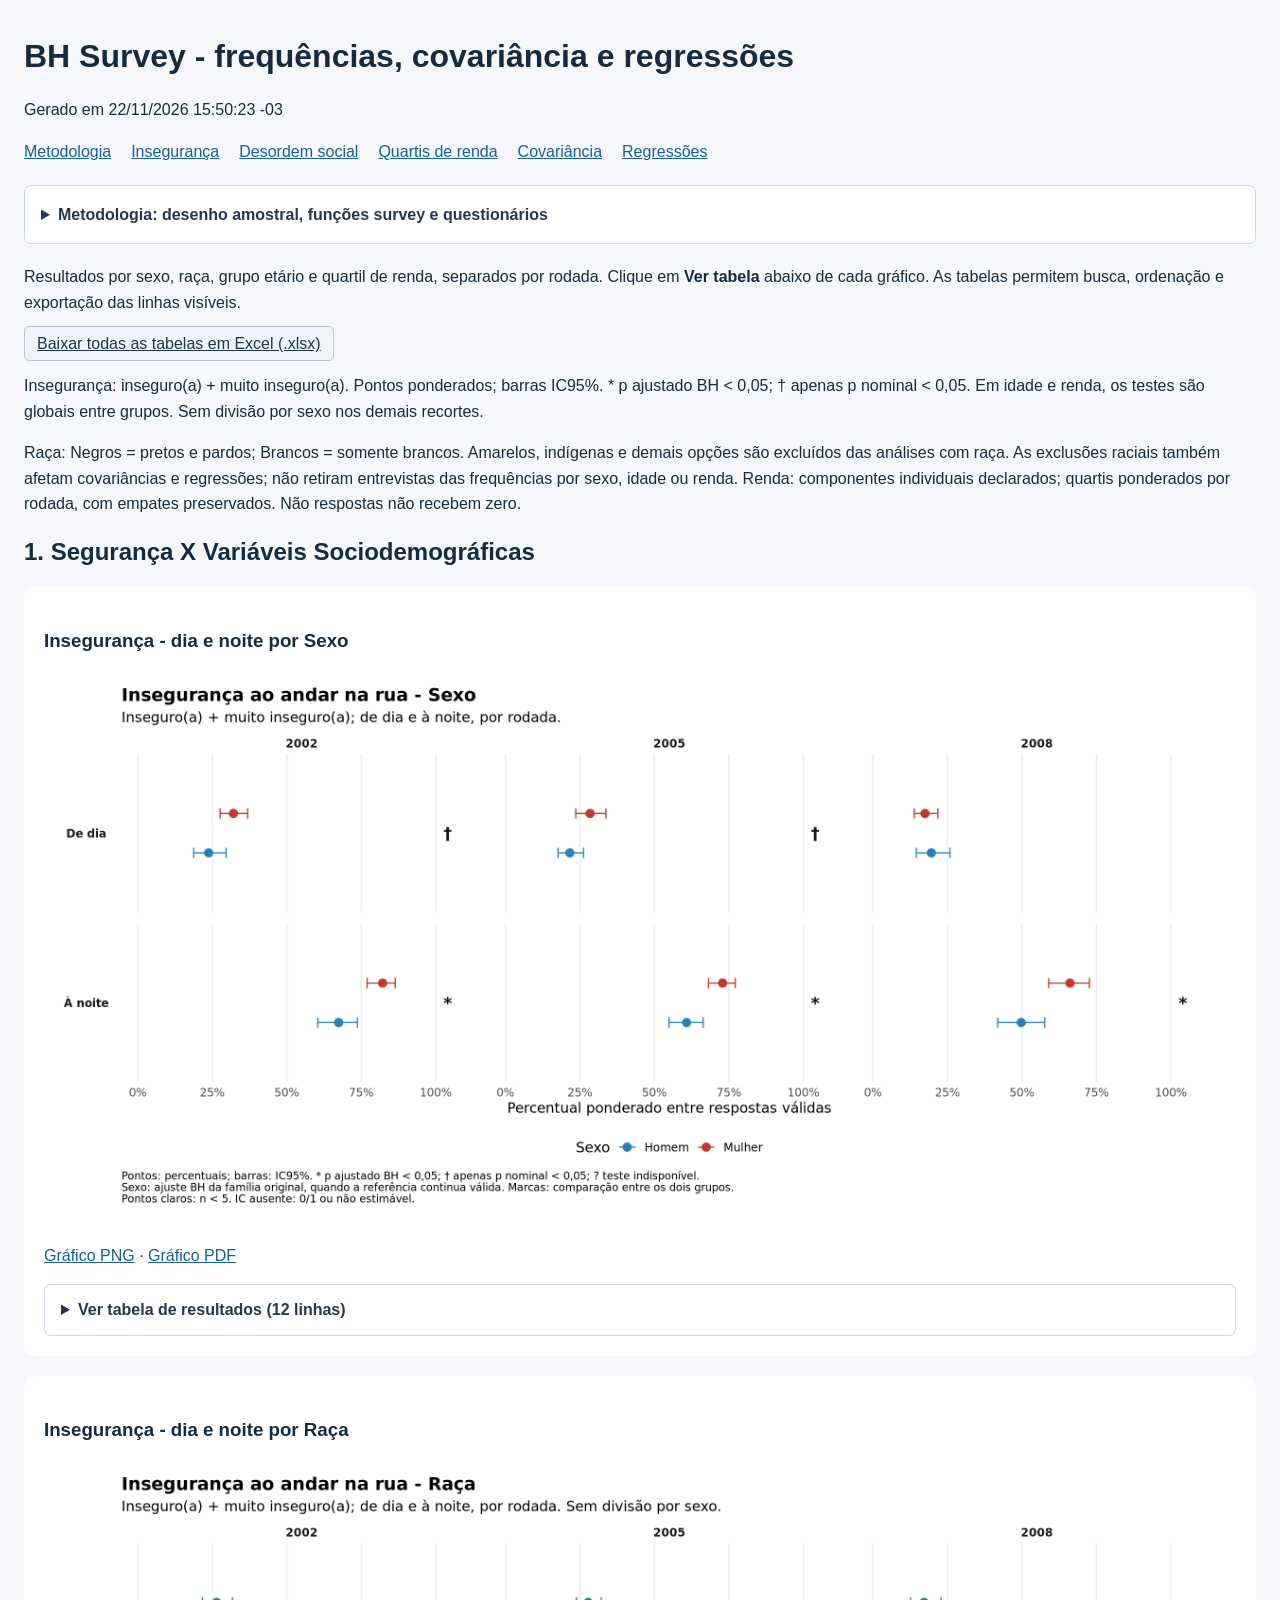
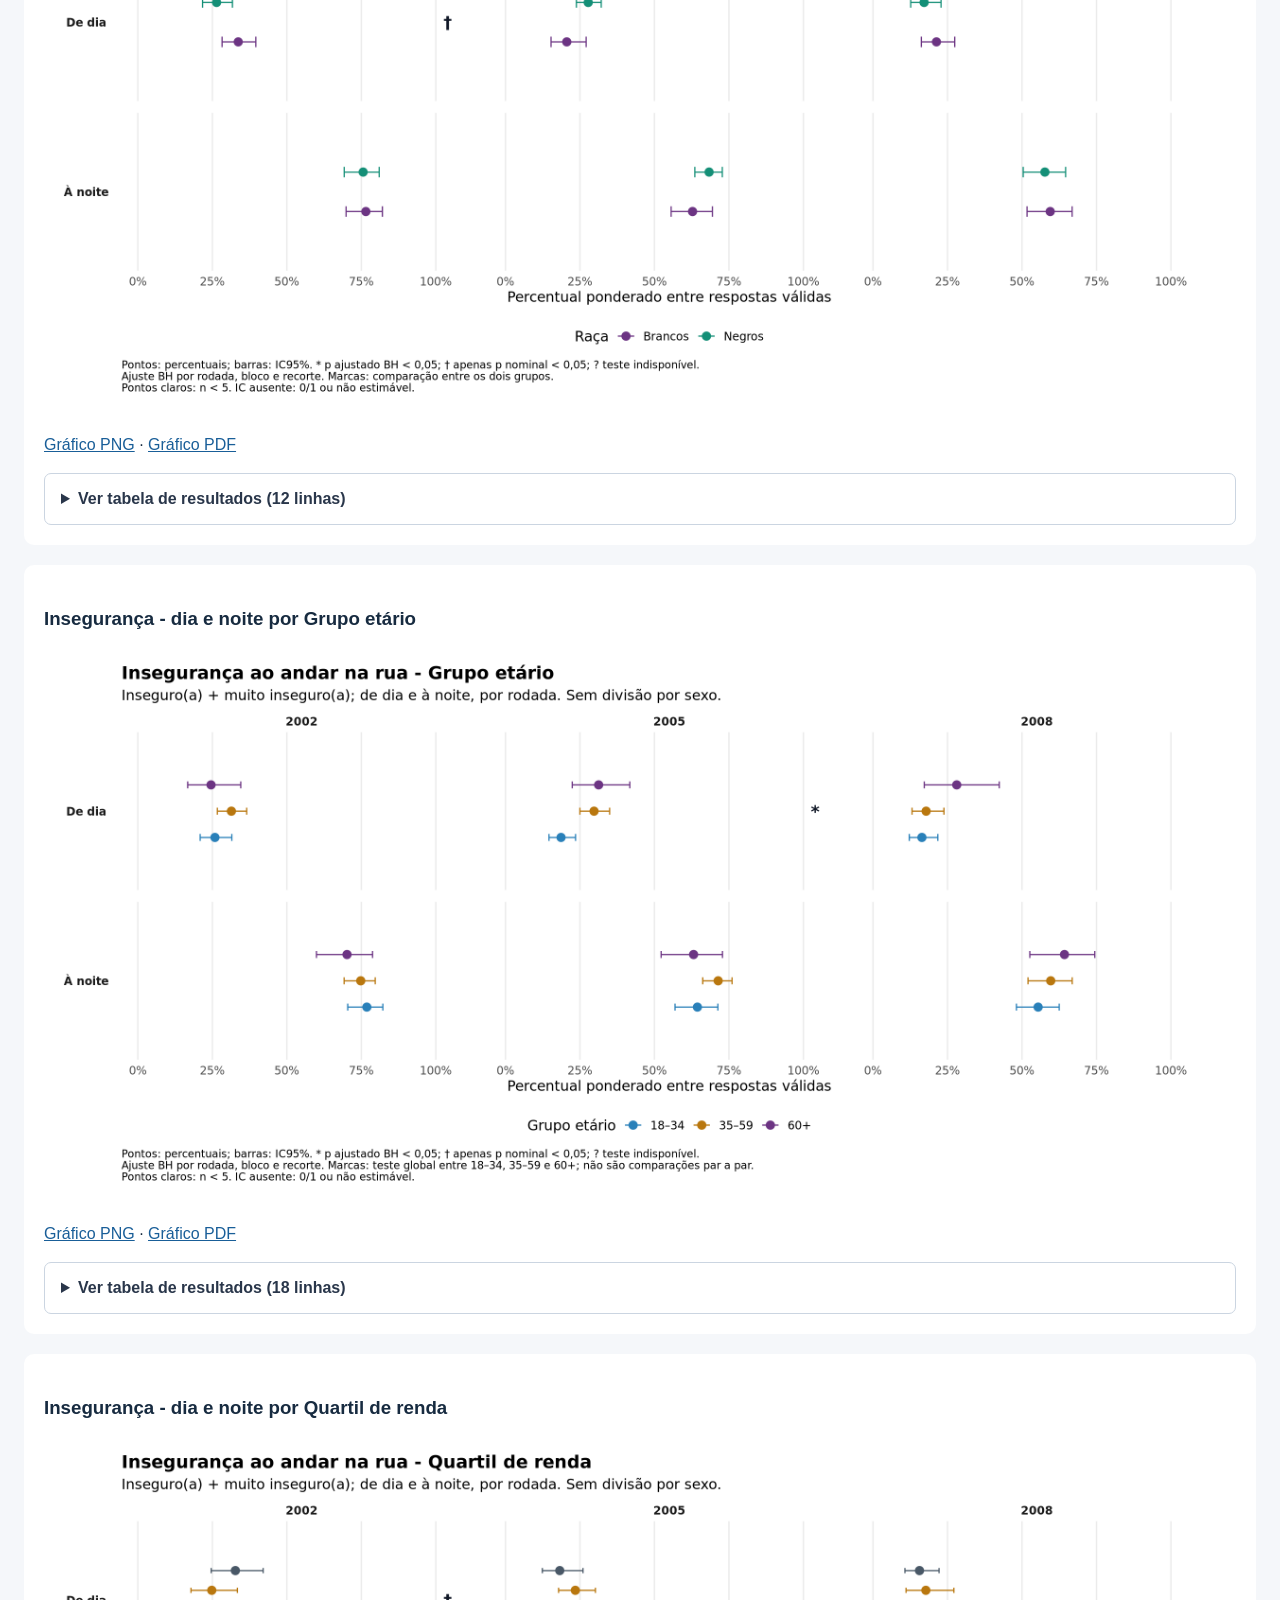
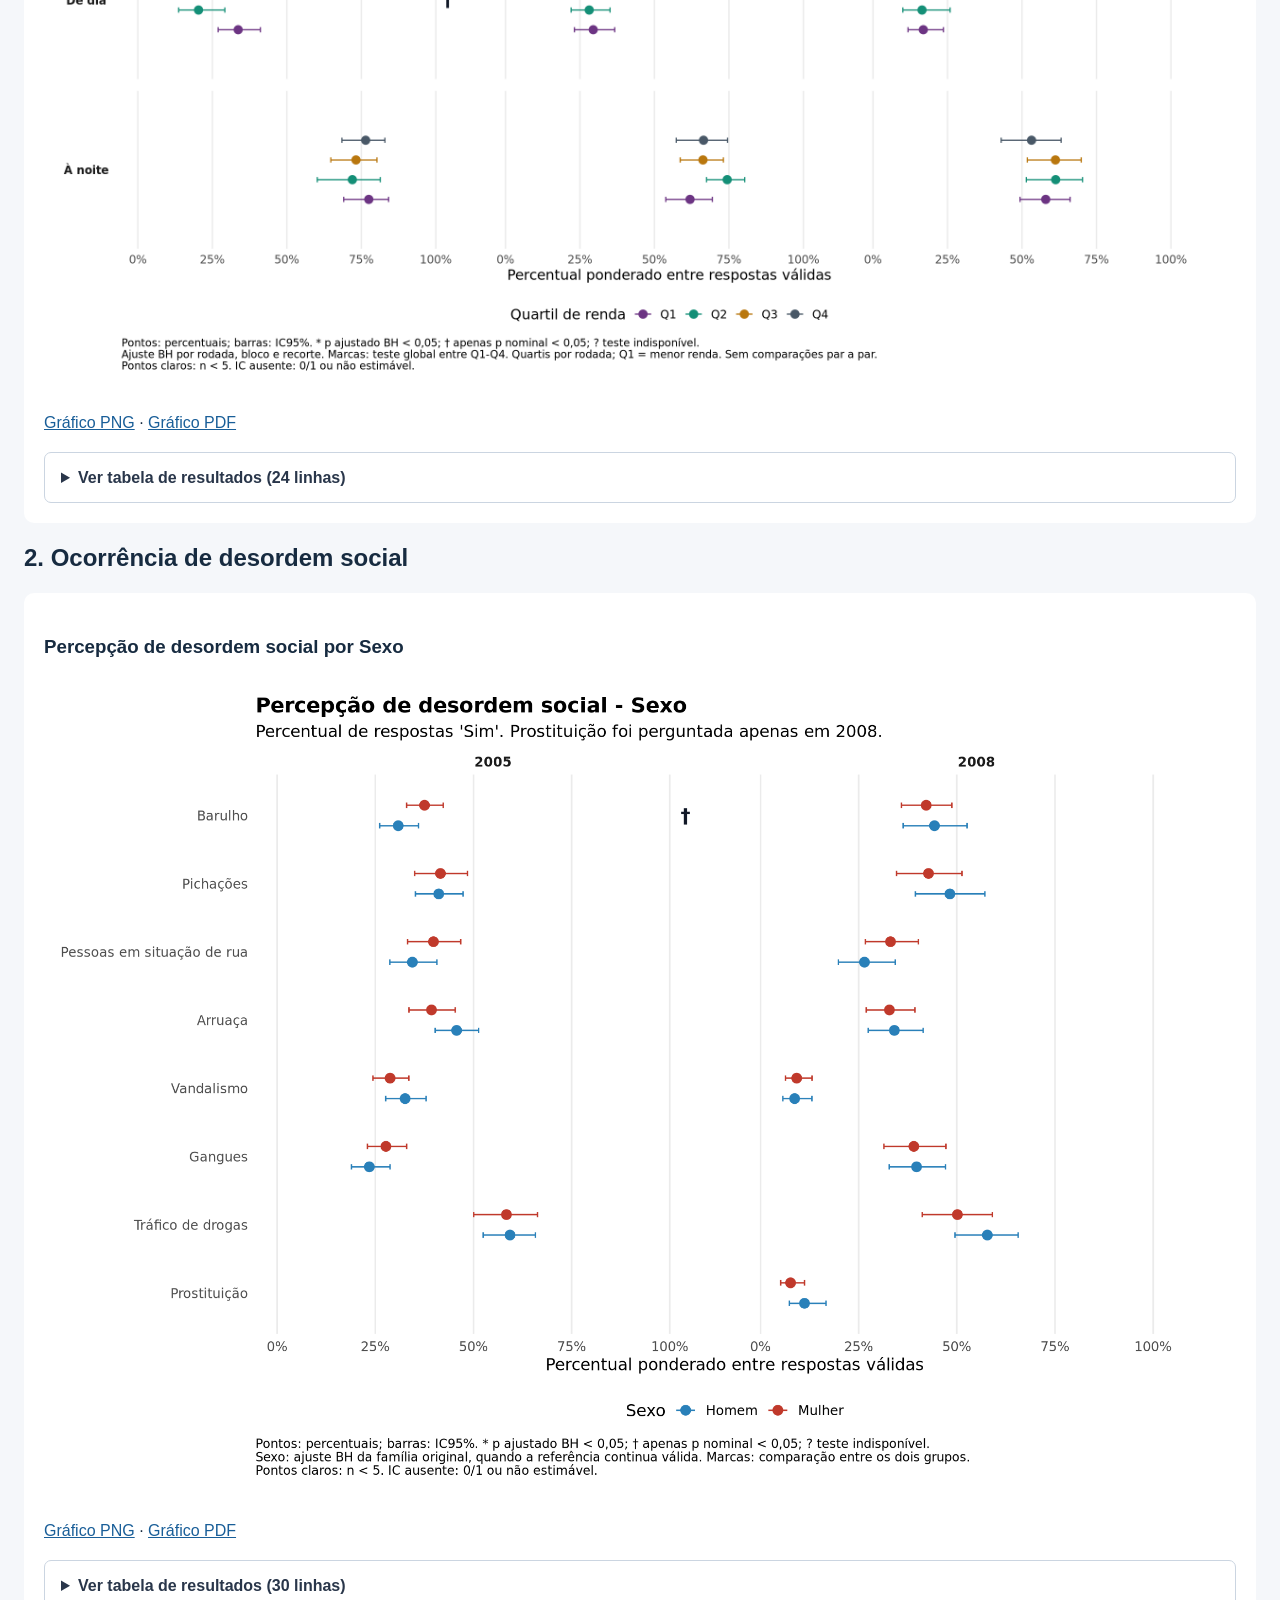
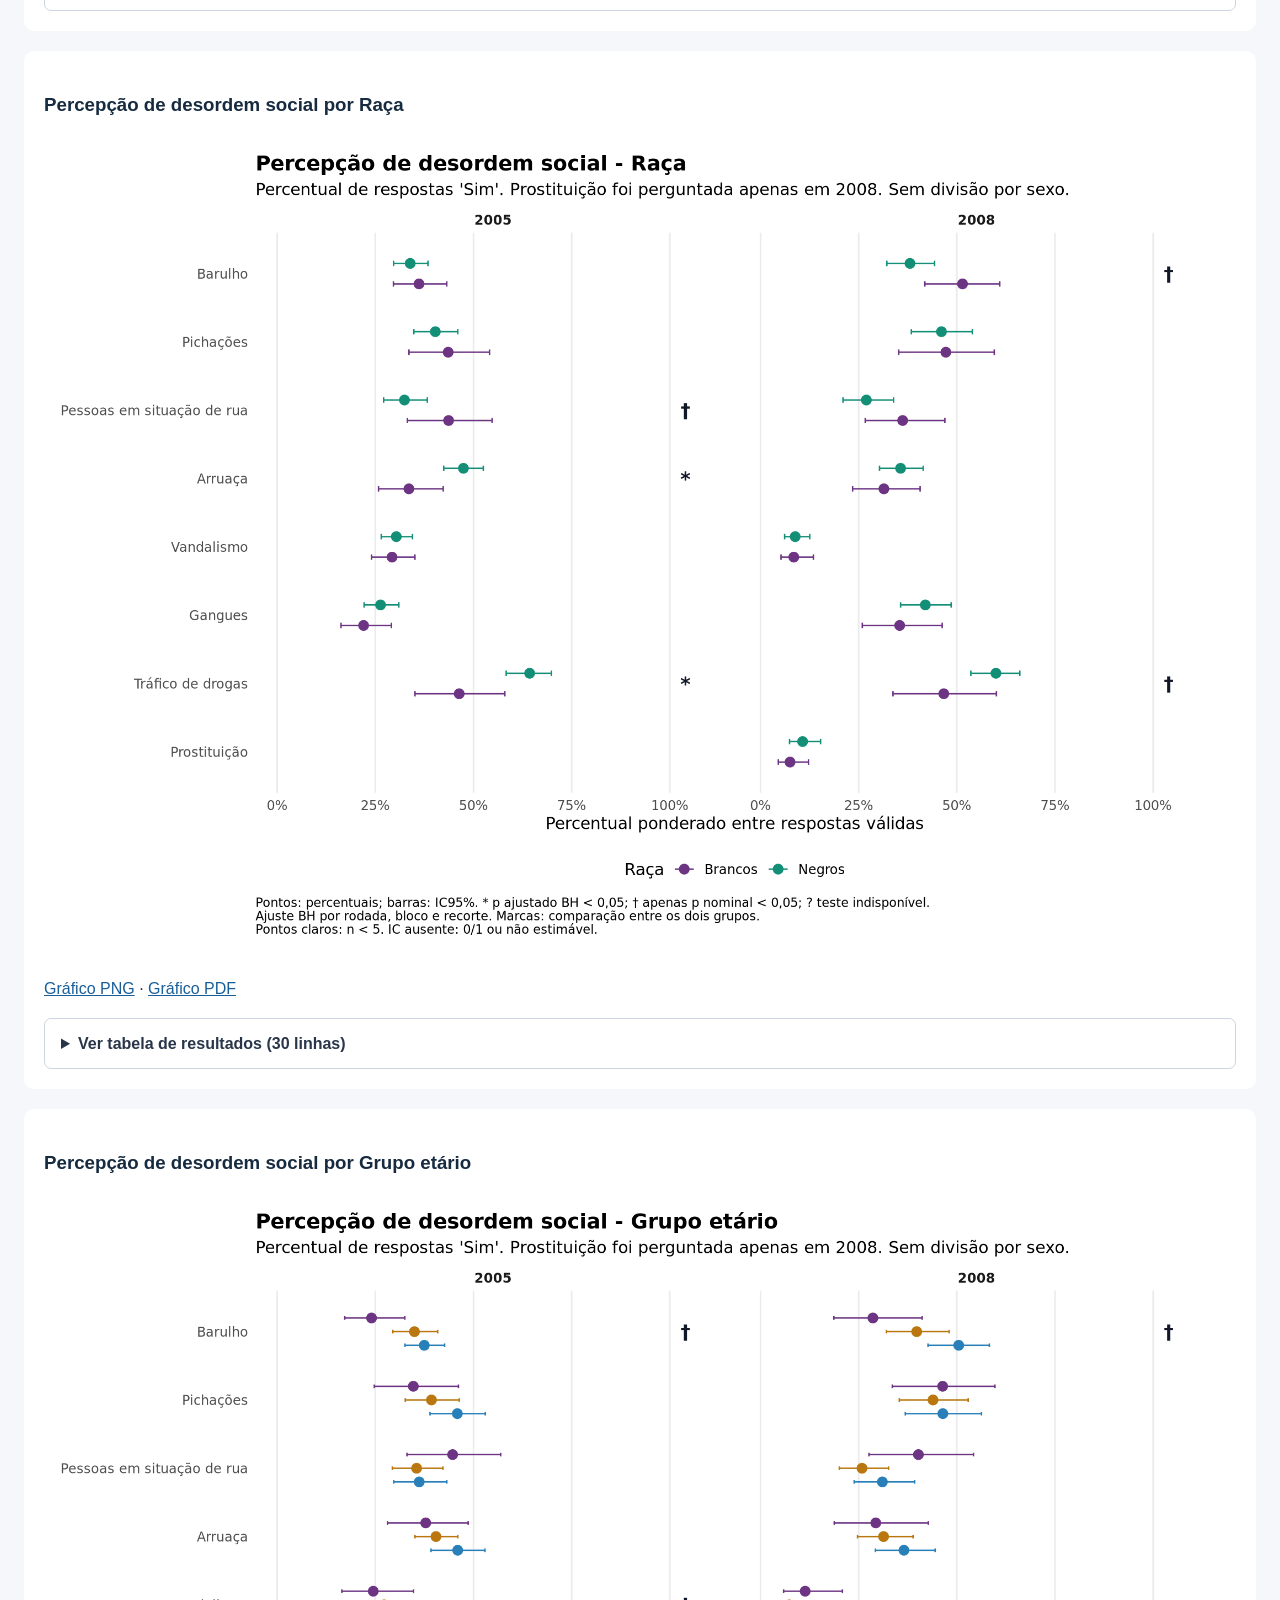
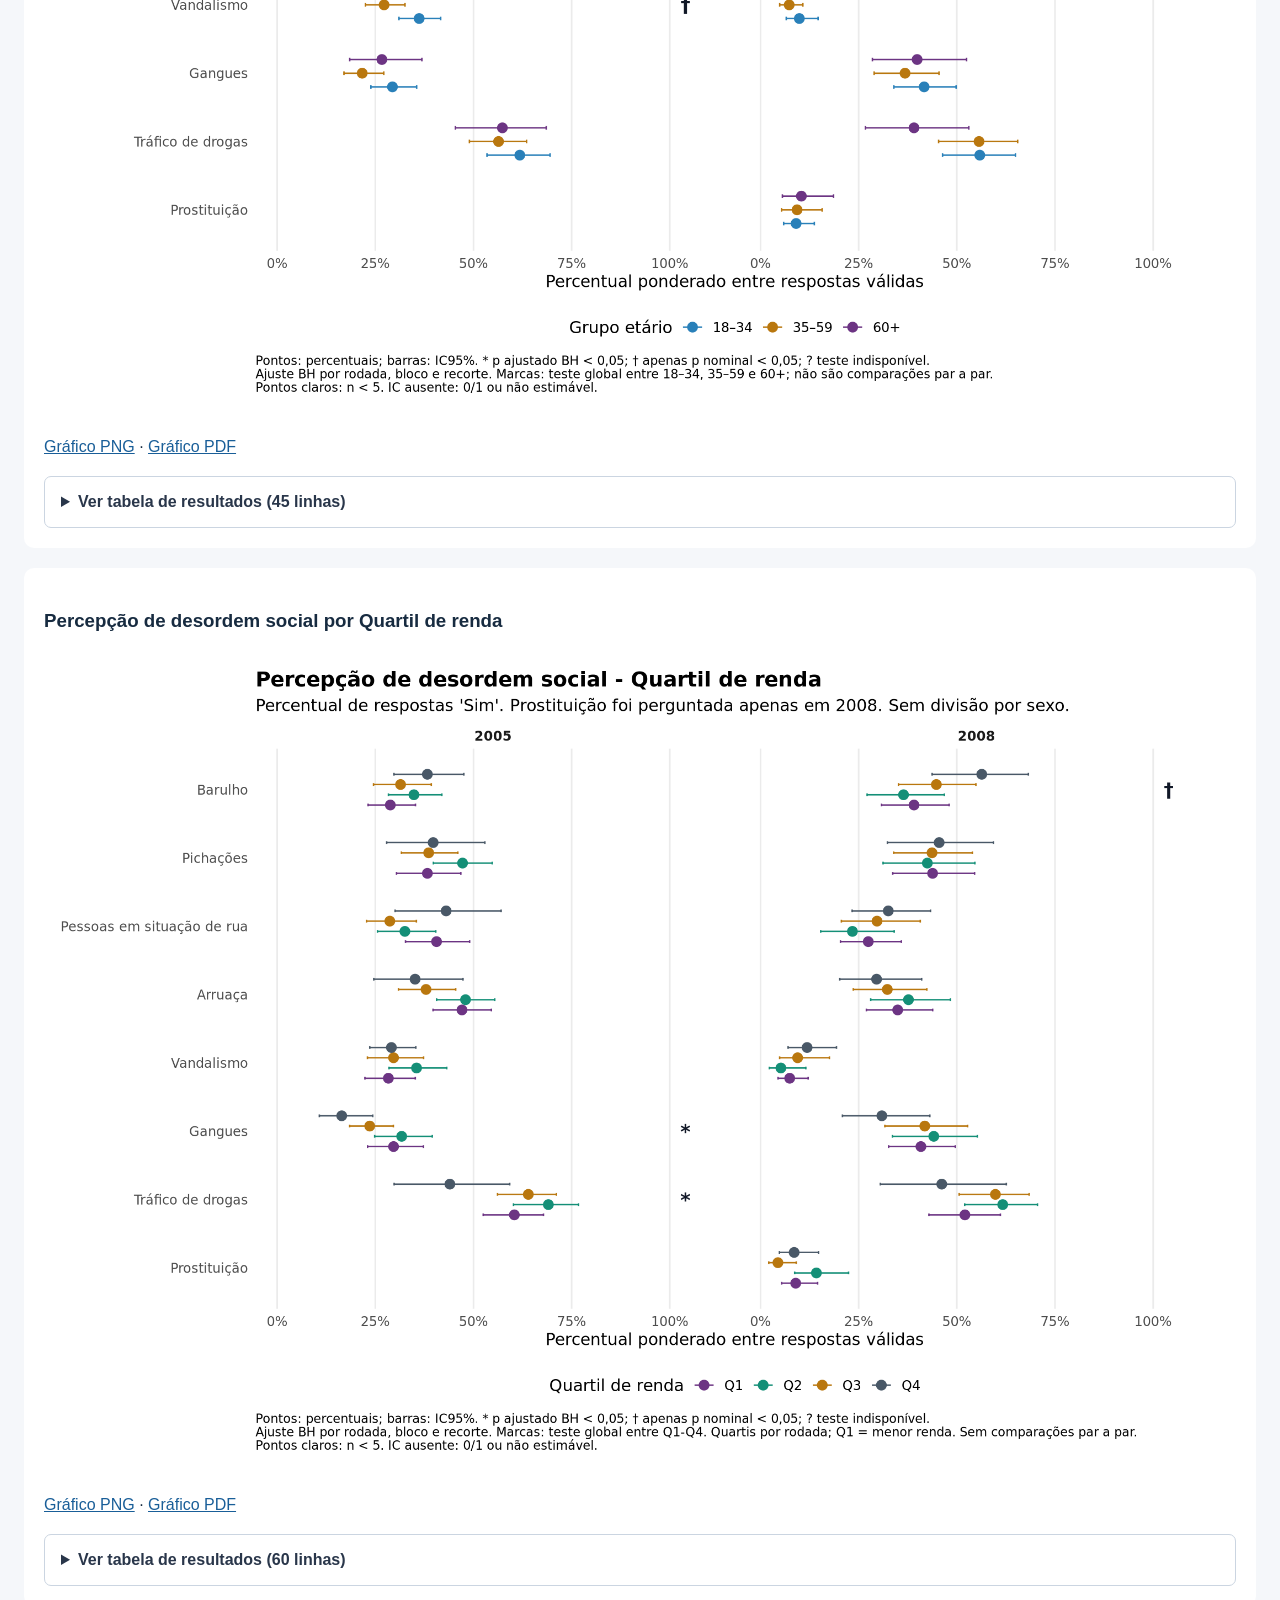
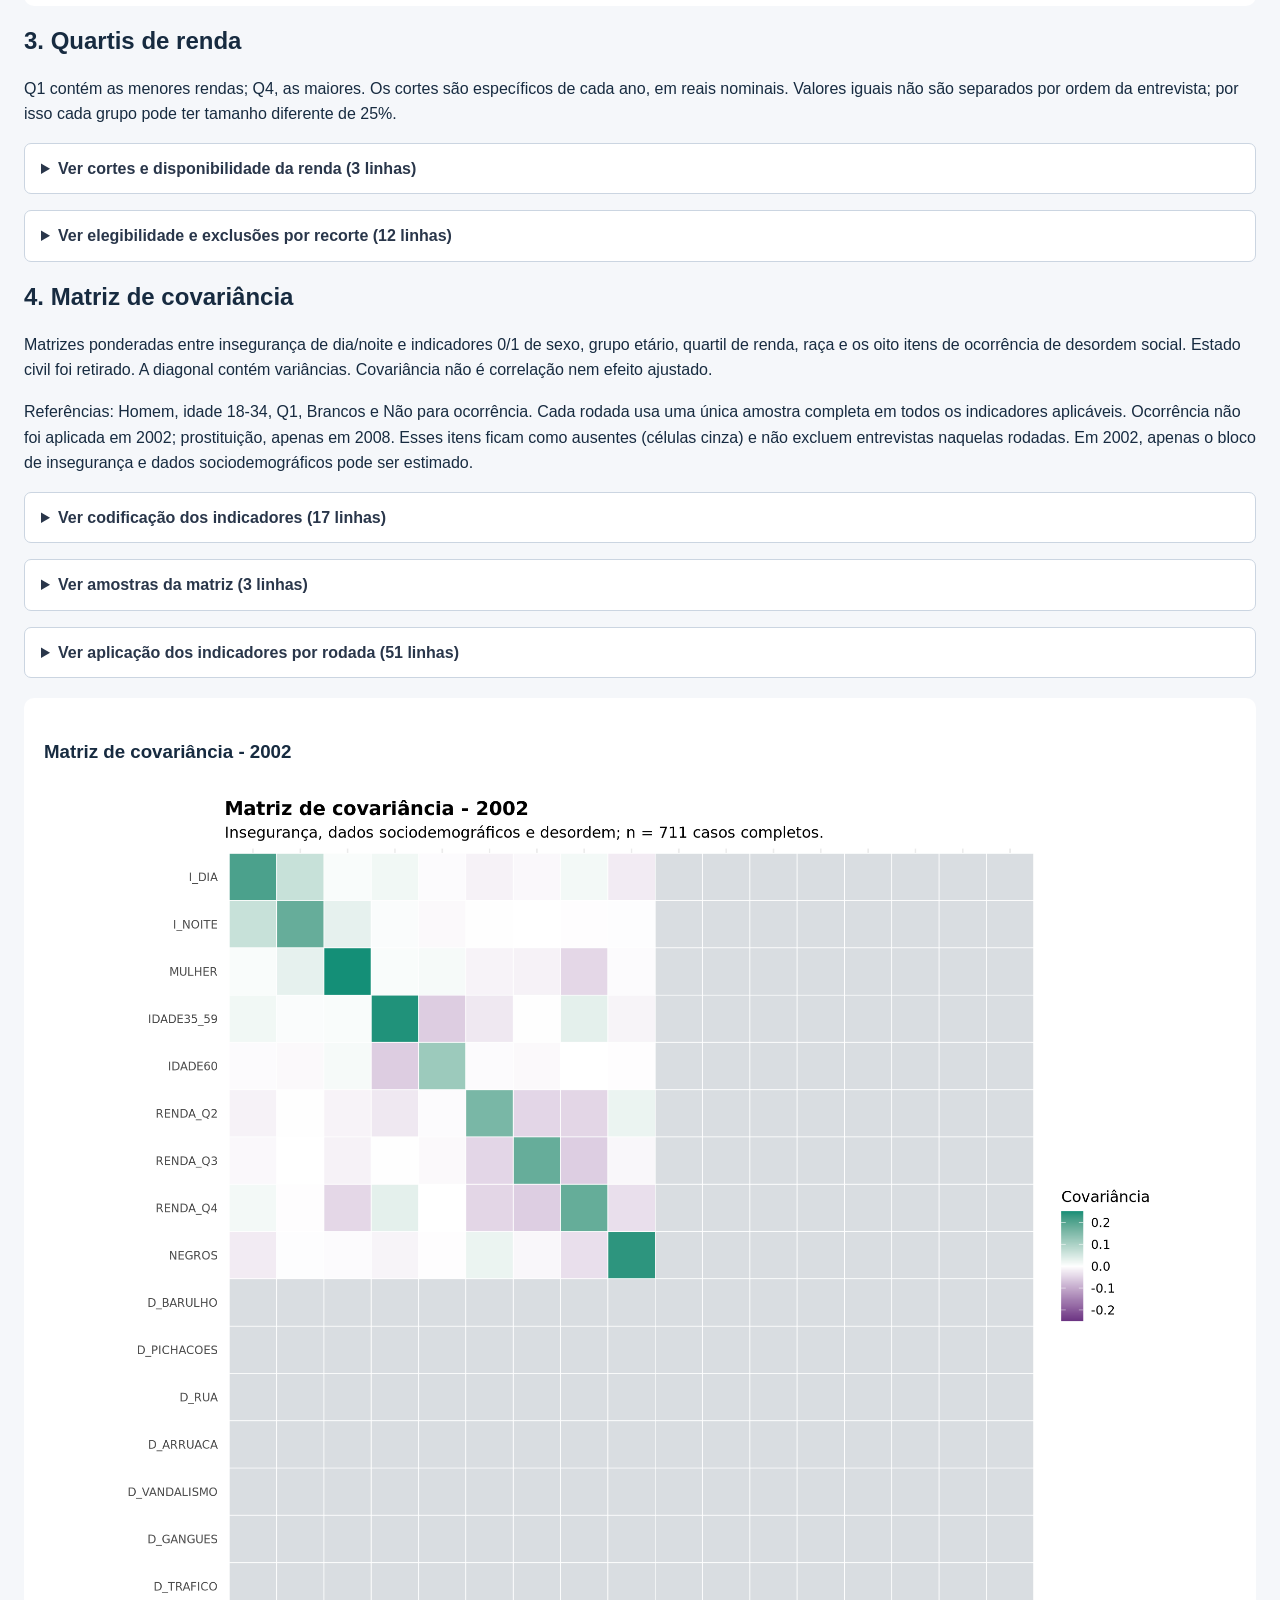
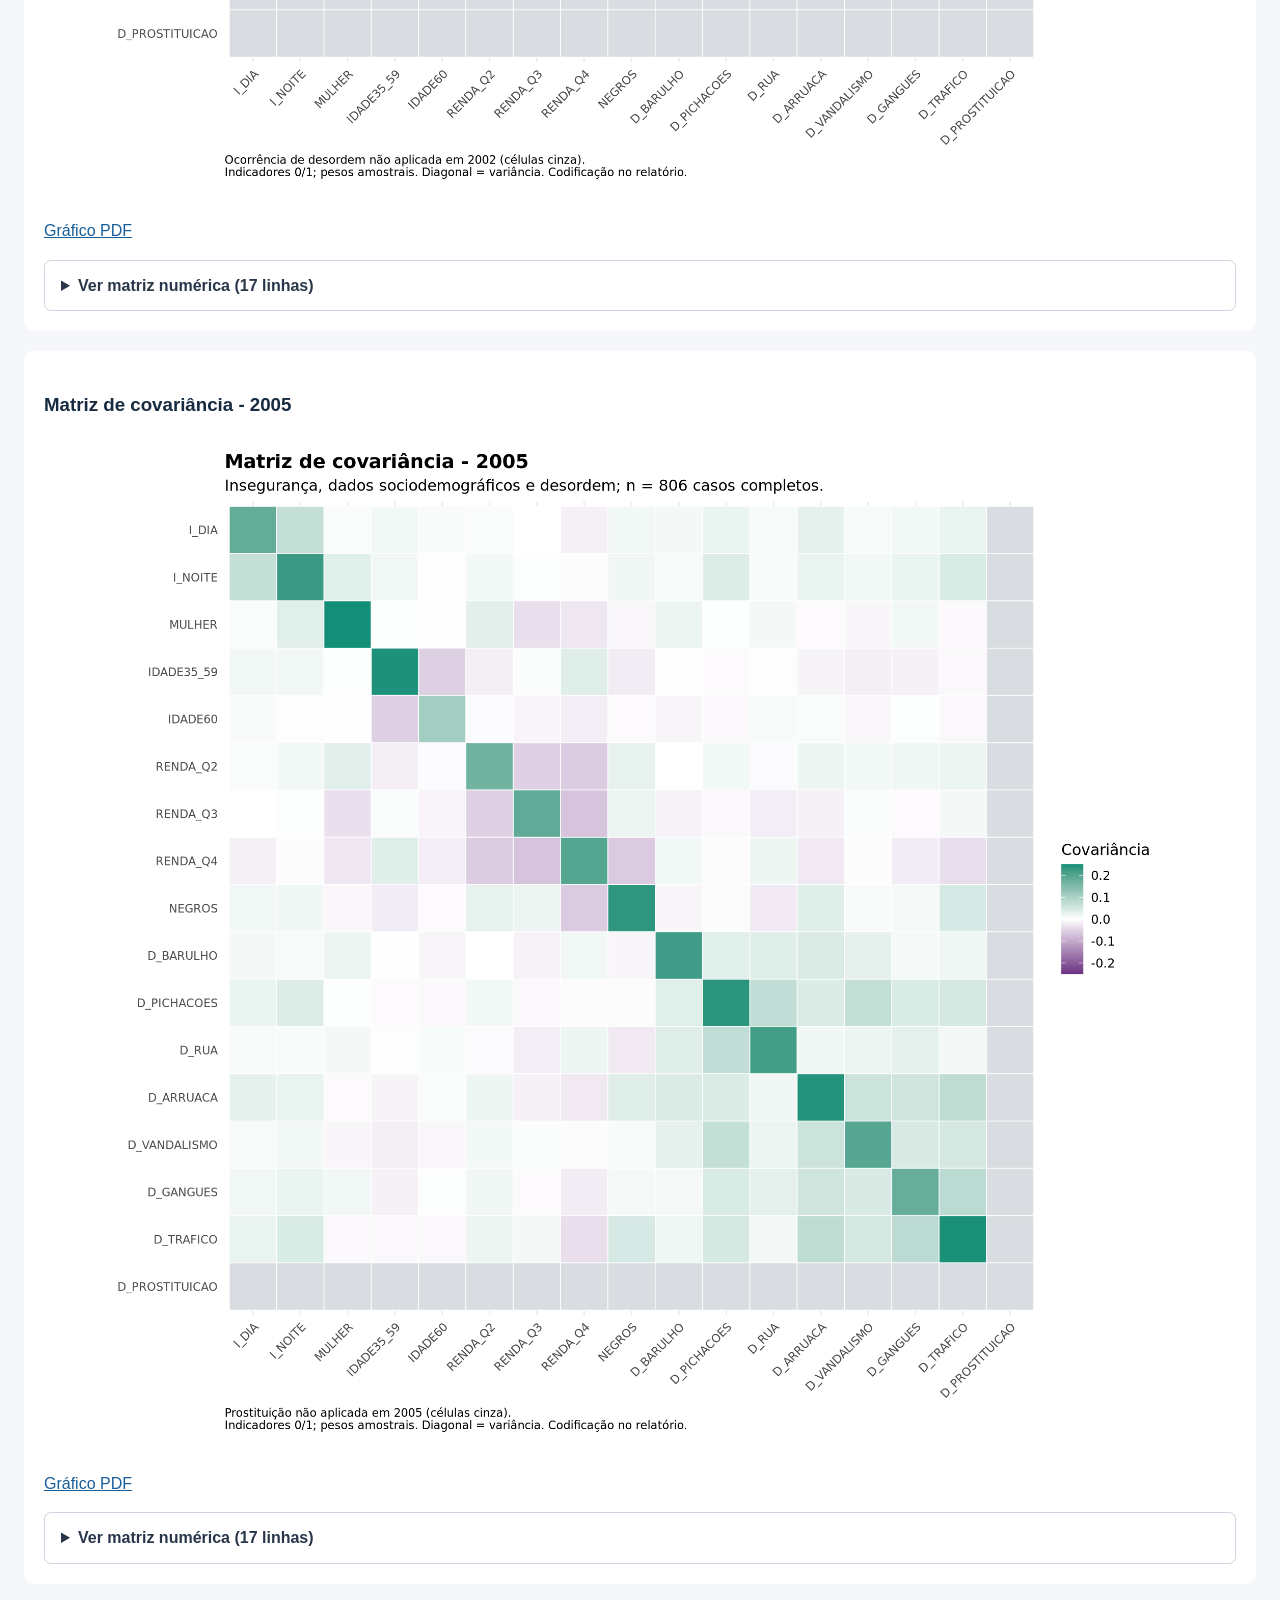
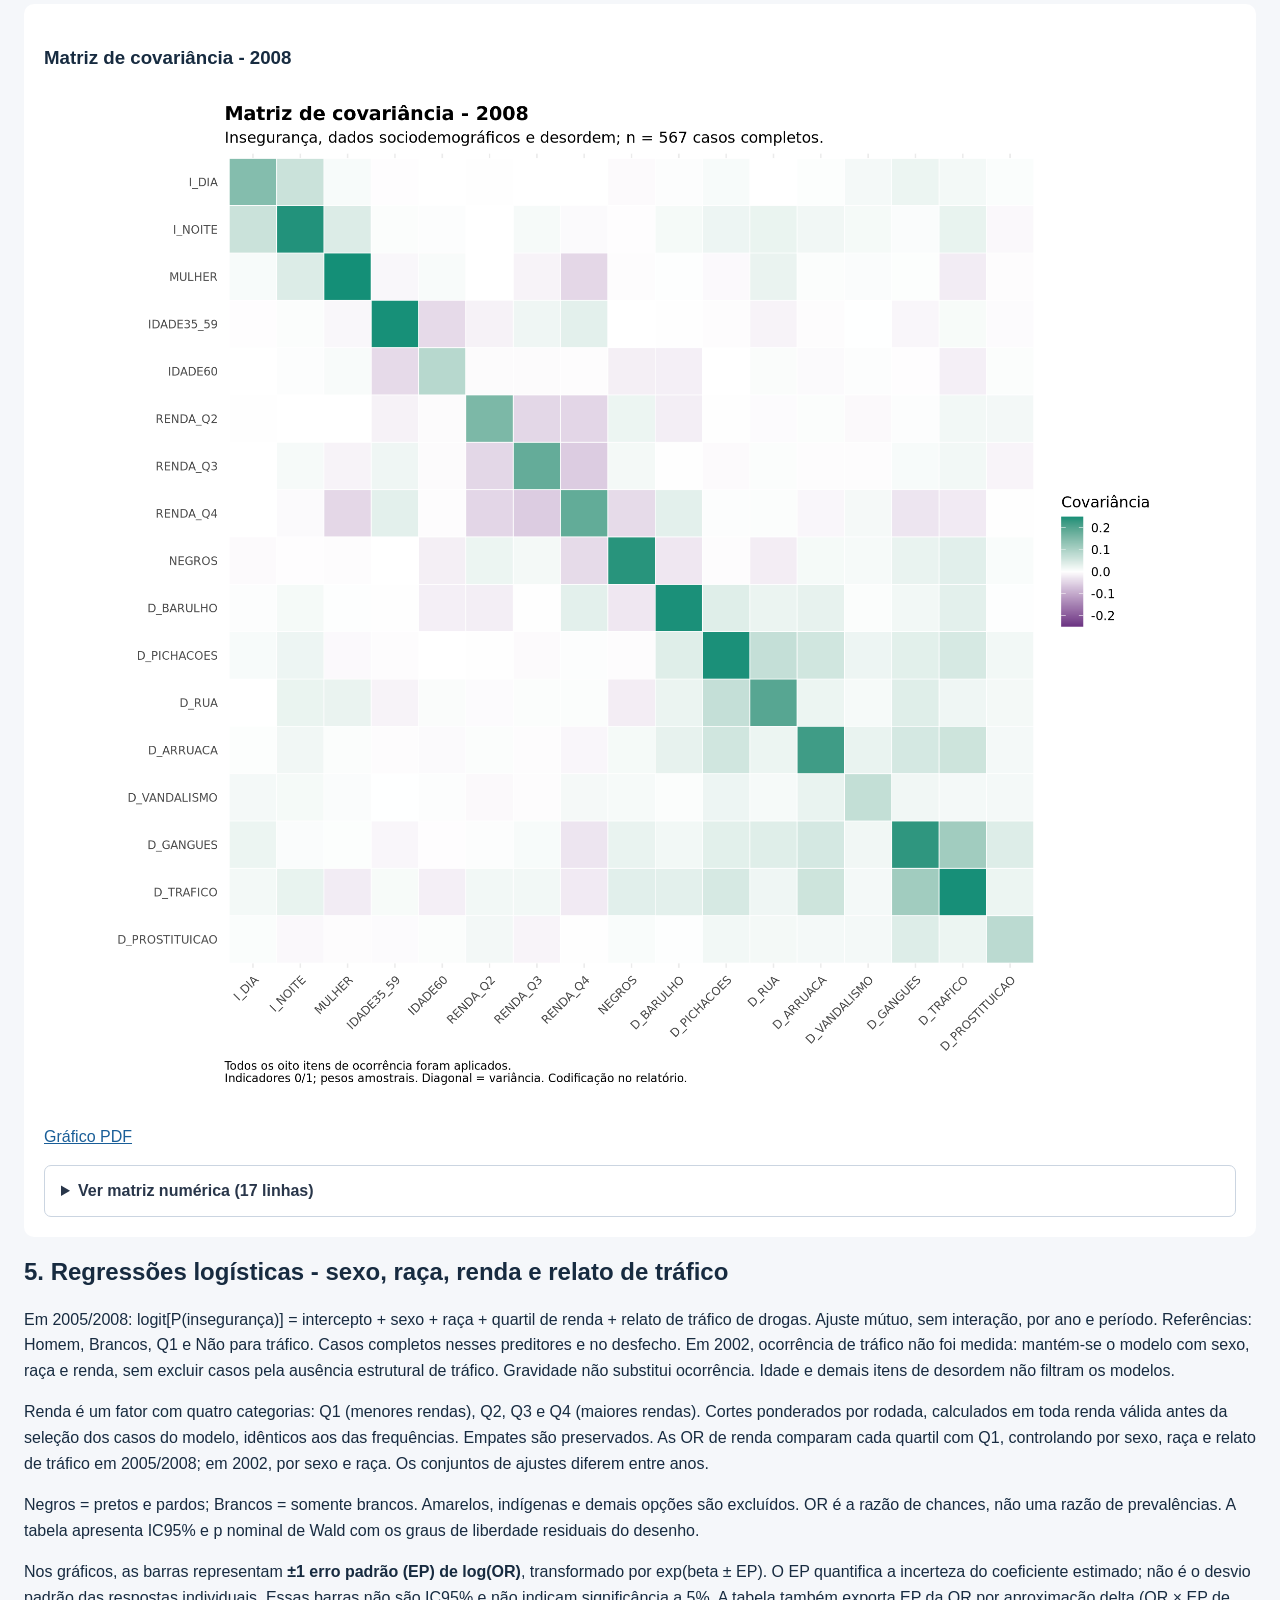
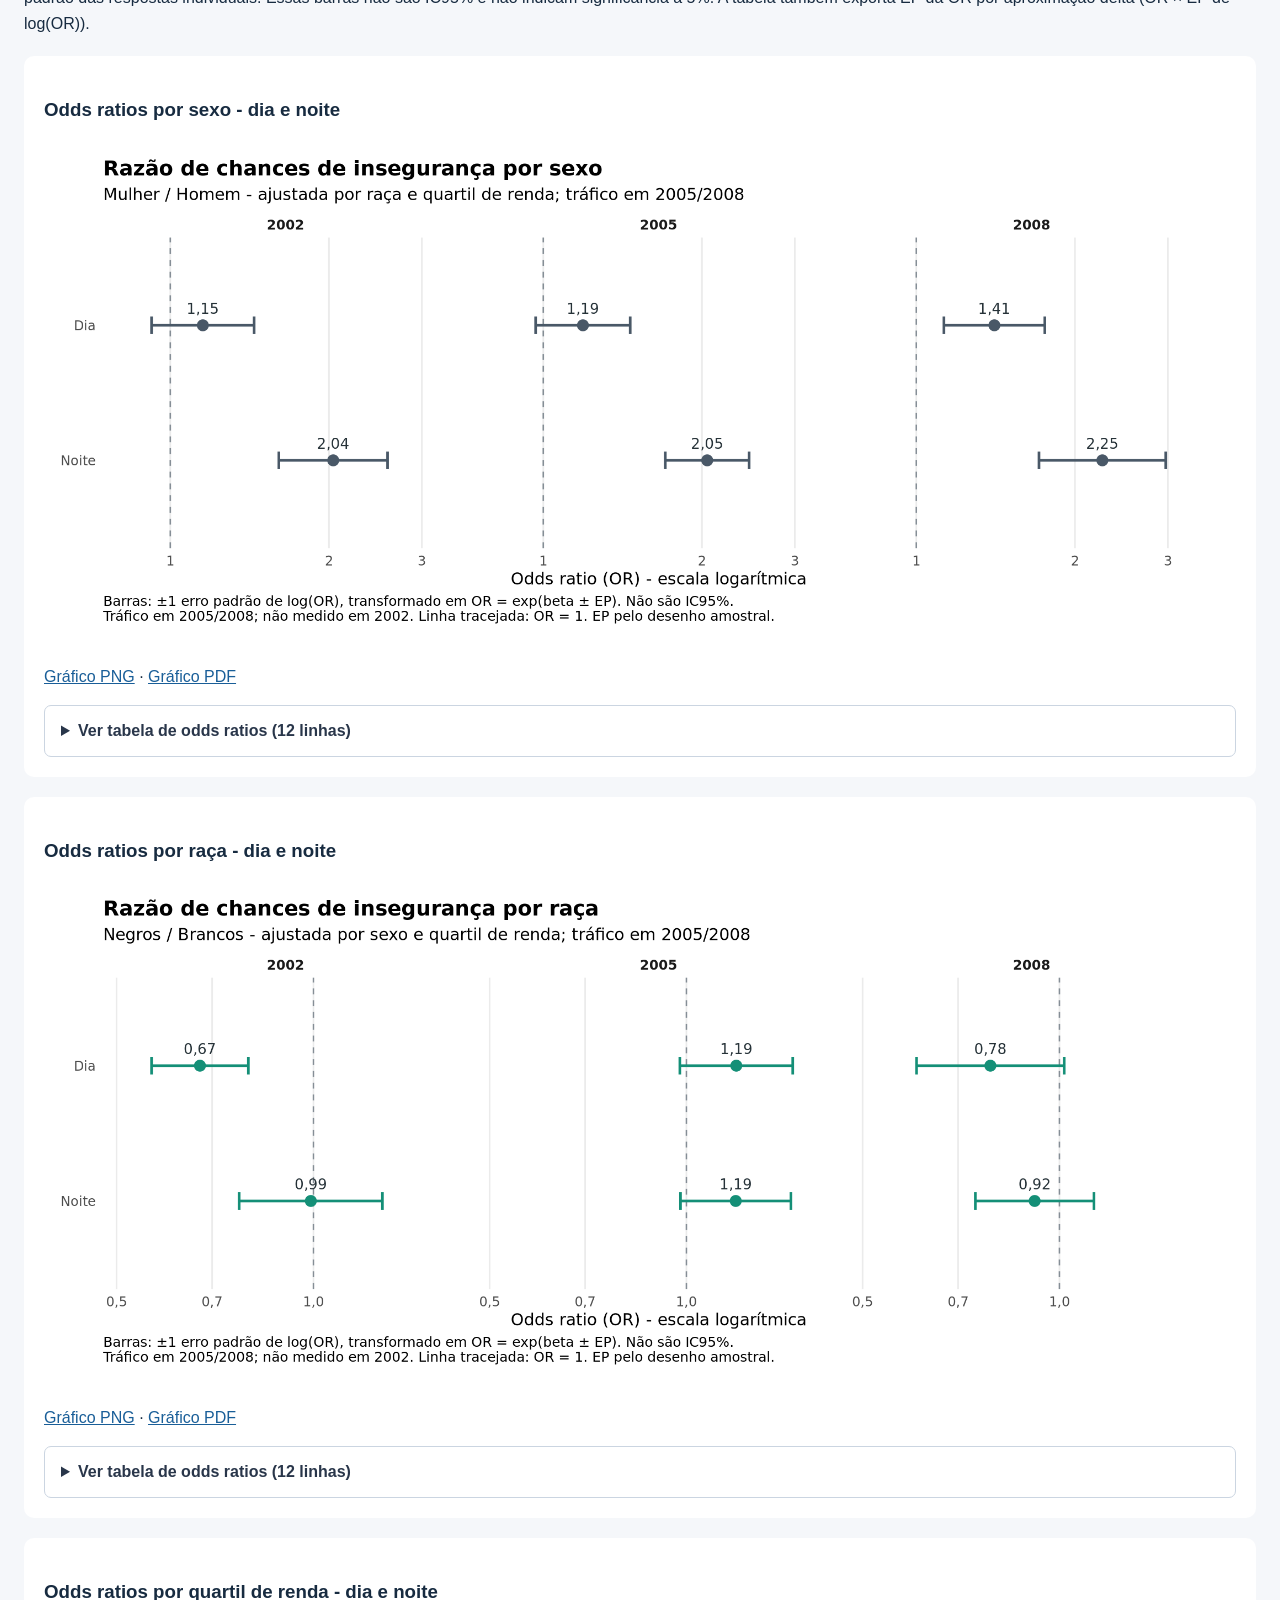
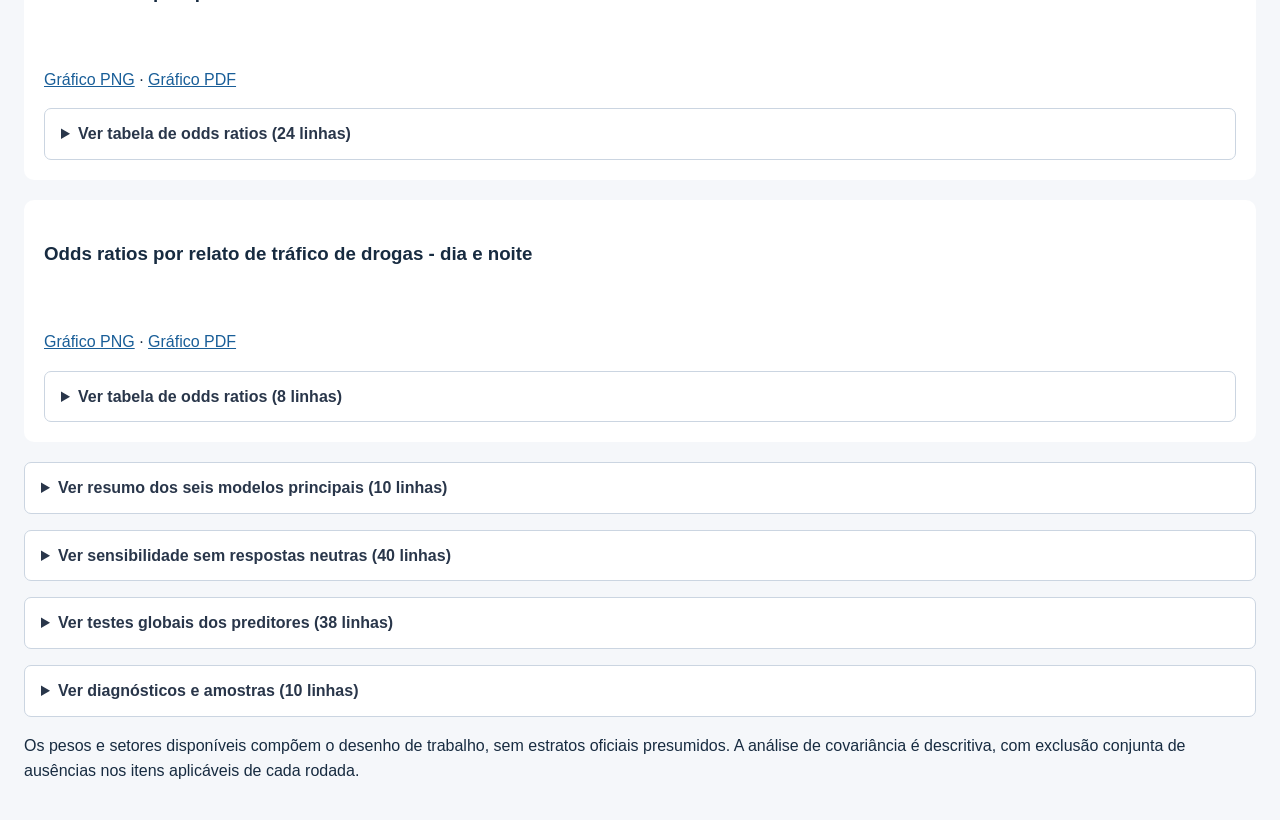
==== commit c1b7475d: "Recalcula e valida relatórios com raça e relato de tráfico atualizados" ====
--- a/docs/frequencias/indice_graficos.html
+++ b/docs/frequencias/indice_graficos.html
@@ -1,8 +1,399 @@
-<!doctype html><html lang='pt-BR'><meta charset='utf-8'><meta name='viewport' content='width=device-width,initial-scale=1'><title>BH Survey - frequências, covariância e regressões</title><style>body{font-family:Arial,sans-serif;margin:36px auto;padding:0 24px;max-width:1500px;color:#172b40;background:#f5f7fa;line-height:1.6}h1,h2{line-height:1.25}article{background:white;padding:20px;margin:20px 0;border-radius:10px;}img{width:100%;height:auto}a{color:#195e98}table{border-collapse:collapse;background:white;white-space:nowrap}th,td{padding:8px 12px;text-align:left;border-bottom:1px solid #dde3ea}th{background:#e8eef5}.rolagem{overflow:auto}.sig{font-weight:bold;color:#9a3412}nav a{margin-right:20px}</style><body><h1>BH Survey - frequências, covariância e regressões</h1><p>Gerado em 19/10/2026 09:26:54 -03</p><nav><a href='#seguranca'>Insegurança</a><a href='#desordem'>Desordem social</a><a href='#renda'>Quartis de renda</a><a href='#covariancia'>Covariância</a><a href='#regressoes'>Regressões de sexo, raça e renda</a></nav>
+<!doctype html><html lang='pt-BR'><meta charset='utf-8'><meta name='viewport' content='width=device-width,initial-scale=1'><title>BH Survey - frequências, covariância e regressões</title><style>body{font-family:Arial,sans-serif;margin:36px auto;padding:0 24px;max-width:1500px;color:#172b40;background:#f5f7fa;line-height:1.6}h1,h2{line-height:1.25}article{background:white;padding:20px;margin:20px 0;border-radius:10px;}img{width:100%;height:auto}a{color:#195e98}table{border-collapse:collapse;background:white;white-space:nowrap}th,td{padding:8px 12px;text-align:left;border-bottom:1px solid #dde3ea}th{background:#e8eef5}.rolagem{overflow:auto}.sig{font-weight:bold;color:#9a3412}nav a{margin-right:20px}</style><body><h1>BH Survey - frequências, covariância e regressões</h1><p>Gerado em 22/11/2026 15:50:23 -03</p><nav><a href='#metodologia'>Metodologia</a><a href='#seguranca'>Insegurança</a><a href='#desordem'>Desordem social</a><a href='#renda'>Quartis de renda</a><a href='#covariancia'>Covariância</a><a href='#regressoes'>Regressões</a></nav>
+<details id='metodologia'><summary><strong>Metodologia: desenho amostral, funções survey e questionários</strong></summary><h1 id="metodologia---segurança-e-desordem-social-na-rmbh">Metodologia -
+segurança e desordem social na RMBH</h1>
+<h2 id="rodadas-e-desenho-amostral">Rodadas e desenho amostral</h2>
+<p>As rodadas de 2002, 2005 e 2008 são analisadas separadamente, sem
+presumir acompanhamento dos mesmos indivíduos. A base harmonizada é
+construída em <code>R/preparar_dados.R</code>; o desenho é declarado em
+<code>R/funcoes_analise.R</code>.</p>
+<table>
+<thead>
+<tr class="header">
+<th>Componente</th>
+<th>2002: variável SPSS</th>
+<th>2005: variável SPSS</th>
+<th>2008: variável SPSS</th>
+<th>Variável harmonizada</th>
+</tr>
+</thead>
+<tbody>
+<tr class="odd">
+<td>Peso final</td>
+<td><code>PESO</code></td>
+<td><code>pesofinal</code></td>
+<td><code>pesofinal</code></td>
+<td><code>peso_pos_estratificacao</code>, convertido em
+<code>peso_analise</code></td>
+</tr>
+<tr class="even">
+<td>Município</td>
+<td><code>F2</code></td>
+<td><code>CIDADE</code></td>
+<td><code>F3</code></td>
+<td><code>municipio</code></td>
+</tr>
+<tr class="odd">
+<td>Setor censitário</td>
+<td><code>F3</code></td>
+<td><code>NºSETOR</code></td>
+<td><code>F6</code></td>
+<td><code>setor_censitario</code></td>
+</tr>
+<tr class="even">
+<td>Rodada</td>
+<td>Ano do arquivo</td>
+<td>Ano do arquivo</td>
+<td>Ano do arquivo</td>
+<td><code>ano_rodada</code></td>
+</tr>
+<tr class="odd">
+<td>Fator de expansão disponível</td>
+<td><code>FATOREXP</code></td>
+<td><code>fatorexp</code></td>
+<td><code>fatorexp</code></td>
+<td><code>fator_expansao</code>, não utilizado como peso</td>
+</tr>
+</tbody>
+</table>
+<p>A UPA de trabalho é criada por:</p>
+<div class="sourceCode" id="cb1"><pre class="sourceCode r"><code class="sourceCode r"><span id="cb1-1"><a href="#cb1-1" aria-hidden="true" tabindex="-1"></a>d<span class="sc">$</span>upa <span class="ot">&lt;-</span> <span class="fu">interaction</span>(d<span class="sc">$</span>ano_rodada, d<span class="sc">$</span>municipio, d<span class="sc">$</span>setor_censitario,</span>
+<span id="cb1-2"><a href="#cb1-2" aria-hidden="true" tabindex="-1"></a>                     <span class="at">drop =</span> <span class="cn">TRUE</span>, <span class="at">lex.order =</span> <span class="cn">TRUE</span>)</span>
+<span id="cb1-3"><a href="#cb1-3" aria-hidden="true" tabindex="-1"></a>survey<span class="sc">::</span><span class="fu">svydesign</span>(<span class="at">ids =</span> <span class="sc">~</span>upa, <span class="at">weights =</span> <span class="sc">~</span>peso_analise, <span class="at">data =</span> d, <span class="at">nest =</span> <span class="cn">TRUE</span>)</span></code></pre></div>
+<p>Município e rodada compõem o identificador do setor para evitar
+colisões de códigos. Município não é tratado como estrato.
+<code>config$estratos = character(0)</code>: não é enviado argumento
+<code>strata</code>. Também não são informados <code>fpc</code> ou
+probabilidades dos demais estágios, pois não foram identificados no
+material disponível. <code>nest = TRUE</code> não cria estratos. A
+pós-estratificação incorporada ao peso final não equivale a declarar
+estratos amostrais.</p>
+<p>Trata-se de um desenho de trabalho que considera os pesos finais e a
+dependência por setor, sem afirmar reproduzir integralmente o plano
+original. Não se multiplica o peso final pelo fator de expansão, nem se
+interpreta sua soma como total populacional. O desenho é criado com toda
+a rodada antes da seleção de domínios e casos completos, feita por
+<code>des[ok, ]</code>, preservando as informações do desenho
+original.</p>
+<h2 id="funções-do-pacote-survey-e-indicadores">Funções do pacote survey
+e indicadores</h2>
+<table>
+<thead>
+<tr class="header">
+<th>Etapa</th>
+<th>Função e configuração utilizadas</th>
+<th>Resultado</th>
+</tr>
+</thead>
+<tbody>
+<tr class="odd">
+<td>Desenho</td>
+<td><code>survey::svydesign(ids = ~upa, weights = ~peso_analise, data = d, nest = TRUE)</code></td>
+<td>Objeto amostral por rodada</td>
+</tr>
+<tr class="even">
+<td>Proporções</td>
+<td><code>survey::svymean(~indicador, des)</code> e
+<code>survey::SE()</code></td>
+<td>Média de indicador 0/1 e erro padrão; percentual = 100 × média</td>
+</tr>
+<tr class="odd">
+<td>IC das proporções</td>
+<td><code>survey::svyciprop(~indicador, des, method = "logit", level = .95, df = survey::degf(des))</code>,
+seguido de <code>confint()</code></td>
+<td>IC95% logit entre respostas válidas</td>
+</tr>
+<tr class="even">
+<td>Associação entre grupos</td>
+<td><code>survey::svychisq(~resposta_teste + grupo_teste, design = des, statistic = "F")</code></td>
+<td>Rao-Scott de segunda ordem; global para idade e renda</td>
+</tr>
+<tr class="odd">
+<td>Quartis da renda</td>
+<td><code>survey::svyquantile(..., quantiles = c(.25,.5,.75), qrule = "math", ci = FALSE)</code></td>
+<td>Cortes ponderados específicos da rodada</td>
+</tr>
+<tr class="even">
+<td>Covariâncias</td>
+<td><code>survey::svyvar(formula, dm)</code></td>
+<td>Covariâncias descritivas ponderadas e seus erros padrão</td>
+</tr>
+<tr class="odd">
+<td>Regressão logística</td>
+<td><code>survey::svyglm(formula, design = dm, family = quasibinomial(link = "logit"))</code></td>
+<td>Coeficientes ajustados e variâncias pelo desenho</td>
+</tr>
+<tr class="even">
+<td>Testes de preditores</td>
+<td><code>survey::regTermTest(modelo, reformulate(v), method = "Wald", df = modelo$df.residual)</code></td>
+<td>Wald global por preditor</td>
+</tr>
+<tr class="odd">
+<td>Graus de liberdade</td>
+<td><code>survey::degf(des)</code></td>
+<td>Informação utilizada em intervalos, testes e diagnósticos</td>
+</tr>
+</tbody>
+</table>
+<p><code>coef()</code>, <code>vcov()</code> e <code>confint()</code> são
+genéricos do R com métodos para os objetos estimados. Nas regressões, EP
+= <code>sqrt(diag(vcov(modelo)))</code>, OR = <code>exp(beta)</code>,
+IC95% = <code>exp(beta ± qt(.975, df.residual) × EP)</code> e p
+bilateral pela distribuição t com os mesmos graus de liberdade
+residuais.</p>
+<p>Cada percentual é a soma dos pesos dos eventos dividida pela soma dos
+pesos das respostas válidas dentro do grupo e da rodada. São exportados
+n válido, n de eventos, somas dos pesos, estimativa, EP e IC. Ausências
+não viram zero. Proporções exatamente 0 ou 1 mantêm o ponto e deixam o
+IC logit ausente, com status explícito.</p>
+<h2 id="raçacor">Raça/cor</h2>
+<table>
+<thead>
+<tr class="header">
+<th>Grupo analítico</th>
+<th>Respostas originais incluídas</th>
+</tr>
+</thead>
+<tbody>
+<tr class="odd">
+<td>Brancos</td>
+<td>Somente <code>Branco(a)</code></td>
+</tr>
+<tr class="even">
+<td>Negros</td>
+<td><code>Preto(a)</code> e <code>Pardo(a)</code></td>
+</tr>
+<tr class="odd">
+<td>Excluídas das análises com raça</td>
+<td><code>Amarelo(a)</code>, <code>Indígena</code>, demais respostas e
+ausências</td>
+</tr>
+</tbody>
+</table>
+<p>A inclusão se restringe aos três rótulos originais indicados. A
+resposta original separada <code>Negro(a)</code>, presente em 2002,
+também fica fora: não é convertida em preto ou pardo. As demais opções
+incluem Moreno(a), Claro(a), Pálido(a) e Outra.</p>
+<p>A variável <code>raca_grupo</code> é fator nominal Brancos/Negros,
+com Brancos como referência. A recodificação é compartilhada por
+frequências, covariâncias e regressões. Nas frequências, a exclusão
+afeta apenas o recorte por raça; os mesmos entrevistados podem integrar
+as análises por sexo, idade e renda. Nas matrizes e regressões, raça
+válida é requisito porque integra essas análises. As exclusões constam
+de <code>recodificacao_raca.csv</code> e
+<code>elegibilidade_por_recorte.csv</code>.</p>
+<h2 id="insegurança-ao-andar-na-rua">Insegurança ao andar na rua</h2>
+<p>Insegurança = Inseguro(a) ou Muito inseguro(a), codificada como 1; as
+demais respostas válidas recebem 0. Em 2002,
+<code>C1</code>/<code>C2</code> têm quatro categorias; em 2005,
+<code>C1</code>/<code>C2</code>, e em 2008,
+<code>CS16</code>/<code>CS17</code>, incluem resposta neutra. Nos
+modelos principais, neutros integram o complemento; em 2005/2008 há
+sensibilidade que os exclui. Não respostas permanecem ausentes.</p>
+<h2 id="comparação-dos-questionários-de-desordem-social">Comparação dos
+questionários de desordem social</h2>
+<p>Foram comparados
+<code>Questionário A 2005 FINAL_FOR TRANSLATION.doc</code> e
+<code>Questionário PRMBH 2008 CORRIGIDO (1).pdf</code>, disponíveis em
+<code>doc/</code>. Em 2005, C4a/C4b/C4c integram o módulo 3
+(Criminalidade). Em 2008, DS1/DS2/DS3 formam o módulo 4 (Desordem
+Social), páginas impressas 13-14. As referências C.R. p.6 e p.12 se
+referem aos cartões de resposta.</p>
+<table>
+<thead>
+<tr class="header">
+<th>Aspecto</th>
+<th>2005</th>
+<th>2008</th>
+<th>Implicação</th>
+</tr>
+</thead>
+<tbody>
+<tr class="odd">
+<td>Ocorrência</td>
+<td>C4a: ler itens 1-7 e marcar uma ou mais opções</td>
+<td>DS1: ler itens a-h e marcar uma ou mais opções</td>
+<td>Mesmo enunciado central sobre quais problemas ocorrem no bairro</td>
+</tr>
+<tr class="even">
+<td>Respostas da ocorrência</td>
+<td>1 = Sim; 2 = Não</td>
+<td>1 = Sim (mencionou); 2 = Não mencionou</td>
+<td>A negativa de 2008 explicita não menção; mede relato/percepção, não
+ocorrência objetiva</td>
+</tr>
+<tr class="odd">
+<td>Frequência</td>
+<td>C4b: 1 = Frequentemente; 2 = Algumas vezes</td>
+<td>DS2: 1 = Frequentemente; 2 = Às vezes</td>
+<td>Mesma estrutura de duas categorias; pequena mudança no rótulo</td>
+</tr>
+<tr class="even">
+<td>Fluxo</td>
+<td>C4b e C4c somente para cada problema mencionado</td>
+<td>DS2 e DS3 somente para cada problema mencionado</td>
+<td>Frequência e procura são condicionais ao relato; salto não é
+frequência zero</td>
+</tr>
+<tr class="odd">
+<td>Lista de problemas</td>
+<td>Sete itens</td>
+<td>Oito, acrescentando prostituição na rua no item f</td>
+<td>Prostituição só é estimada em 2008</td>
+</tr>
+<tr class="even">
+<td>Vandalismo</td>
+<td>Item 5: vandalismos e danos intencionais a propriedades</td>
+<td>Item e: quebra-quebra ou estragos em prédios, carros e casas da
+vizinhança</td>
+<td>Harmonizado como Vandalismo, com redação mais concreta em 2008</td>
+</tr>
+<tr class="odd">
+<td>Gangues</td>
+<td>Item 6: presença de gangues</td>
+<td>Item g: acrescenta explicação sobre adolescentes envolvidos em
+brigas, venda de drogas e pequenos furtos</td>
+<td>Ampliação explicativa pode influenciar respostas</td>
+</tr>
+<tr class="even">
+<td>Tráfico</td>
+<td>Item 7: <code>C4A7</code> (ocorrência), <code>C4B7</code>
+(frequência)</td>
+<td>Item h: <code>DS1H</code> (ocorrência), <code>DS2H</code>
+(frequência)</td>
+<td>Mesmo rótulo do problema, em posições/contextos diferentes na
+lista</td>
+</tr>
+</tbody>
+</table>
+<p>Os demais itens comuns são vizinhos ou festas barulhentas, pichações,
+pessoas em situação de rua (rótulo analítico para o item original) e
+adolescentes fazendo arruaça. Nas duas rodadas, ocorrência usa 7 = NR e
+9 = NS. Frequência usa 7 = NS, 8 = NA e 9 = NR. Esses códigos ficam
+ausentes. C4c/DS3 perguntam a primeira pessoa ou instituição procurada
+para resolver o problema, uma medida distinta de ocorrência e
+frequência.</p>
+<p>As análises usam <code>_ocorrencia</code>, não
+<code>_frequencia</code>. Sim representa relato do problema; Não é a
+categoria negativa harmonizada e, em 2008, significa não menção. NR/NS
+não são ausência do problema. O enunciado central não fixa janela
+temporal: trata-se da percepção sobre o bairro, não de vitimização
+pessoal. As diferenças de lista e redação impedem presumir equivalência
+perfeita entre rodadas.</p>
+<p>Em 2002, não existe essa lista de ocorrência. Há perguntas de
+gravidade sobre meninos de rua, gangues e tráfico (<code>C3.A</code>,
+<code>C3.B</code>, <code>C3.C</code>). Gravidade não é convertida em
+ocorrência ou em ausência de tráfico.</p>
+<h2 id="renda-e-idade">Renda e idade</h2>
+<p>Renda individual registrada: 2002 T9A/T9B + T16 + T21; 2005 T10 +
+T24; 2008 T10 + T16. T9A/T9B são alternativas da mesma pergunta, não
+rendas a somar; respostas válidas discordantes produzem ausência da
+renda principal. Zero por salto exige ausência explícita da fonte.
+Componentes aplicáveis desconhecidos mantêm a soma ausente. T16/2002
+admite valor recebido ou a receber e as fontes variam entre rodadas: não
+há mensuração perfeitamente uniforme de todos os rendimentos, nem renda
+domiciliar per capita.</p>
+<p>Cortes ponderados são calculados em toda renda válida da rodada antes
+de selecionar sexo, raça ou casos completos. Q1: renda &lt;= P25; Q2:
+P25 &lt; renda &lt;= P50; Q3: P50 &lt; renda &lt;= P75; Q4: renda &gt;
+P75. Empates são preservados, podendo gerar grupos diferentes de 25%.
+Cortes não são recalculados nos modelos e sua incerteza não é propagada
+nas análises condicionais aos quartis. Quartis expressam posição
+relativa no ano, não poder de compra entre anos. Componentes e cortes
+são exportados.</p>
+<p>Idade é agrupada em 18-34, 35-59 e 60+, correspondendo a [18,35),
+[35,60) e [60,+infinito). Idade ausente não é uma categoria. Os
+percentuais por raça, idade e renda não são ajustados por sexo.</p>
+<h2 id="matrizes-de-covariância-seção-4-do-relatório">Matrizes de
+covariância: seção 4 do relatório</h2>
+<p>São 17 indicadores 0/1 na mesma ordem em todas as rodadas:
+insegurança de dia/noite, Mulher, 35-59, 60+, Q2, Q3, Q4, Negros e os
+oito itens de ocorrência de desordem. Referências: Homem, 18-34, Q1,
+Brancos e Não. Estado civil não integra a matriz.</p>
+<p>Usa-se uma única amostra completa em todos os indicadores aplicáveis
+da rodada, sem exclusão par a par. Os oito itens de ocorrência em 2002 e
+prostituição em 2005 são não aplicados: ficam NA, em cinza, e não
+excluem entrevistas nessas rodadas. Há sete itens disponíveis em 2005 e
+oito em 2008; as matrizes diferem em composição e amostra.</p>
+<p><code>svyvar</code> estima covariâncias descritivas ponderadas e seus
+EP, com correção n/(n-1). Não se trata de <code>vcov(svymean)</code>,
+correlação ou efeito ajustado. A diagonal contém variâncias. Indicadores
+mutuamente exclusivos podem ter covariância negativa pela codificação.
+CSV/RDS registram n, aplicação e EP.</p>
+<h2 id="regressões-logísticas">Regressões logísticas</h2>
+<p>Modelos por ano e período (dia/noite), com ajuste mútuo e sem
+interação:</p>
+<div class="sourceCode" id="cb2"><pre class="sourceCode r"><code class="sourceCode r"><span id="cb2-1"><a href="#cb2-1" aria-hidden="true" tabindex="-1"></a><span class="co"># 2005 e 2008</span></span>
+<span id="cb2-2"><a href="#cb2-2" aria-hidden="true" tabindex="-1"></a>inseguranca <span class="sc">~</span> sexo <span class="sc">+</span> raca_grupo <span class="sc">+</span> quartil_renda <span class="sc">+</span> desordem_trafico_drogas_ocorrencia</span>
+<span id="cb2-3"><a href="#cb2-3" aria-hidden="true" tabindex="-1"></a></span>
+<span id="cb2-4"><a href="#cb2-4" aria-hidden="true" tabindex="-1"></a><span class="co"># 2002: ocorrência não medida</span></span>
+<span id="cb2-5"><a href="#cb2-5" aria-hidden="true" tabindex="-1"></a>inseguranca <span class="sc">~</span> sexo <span class="sc">+</span> raca_grupo <span class="sc">+</span> quartil_renda</span></code></pre></div>
+<p>Referências: Homem, Brancos, Q1 e Não para relato de tráfico. Renda é
+fator nominal e produz três contrastes com Q1; não se impõe tendência
+linear. Tráfico é fator Não/Sim, de C4A7 (2005) e DS1H (2008), sem usar
+frequência do problema.</p>
+<p>A amostra exige desfecho e todos os preditores da fórmula válidos. Em
+2005/2008, relato desconhecido de tráfico exclui a entrevista; em 2002,
+a ausência estrutural não exclui ninguém. Idade, estado civil,
+escolaridade e demais itens de desordem não integram a fórmula ou a
+seleção. São seis modelos principais e quatro de sensibilidade sem
+neutros (2005/2008). As OR de 2002 não possuem o mesmo conjunto de
+ajustes das de 2005/2008; não se interpreta a diferença entre elas como
+teste formal de mudança de efeito.</p>
+<p>São exportados fluxo de perdas, testes globais, convergência, avisos,
+n, eventos, parâmetros, probabilidades extremas e alertas de
+instabilidade. Modelos sinalizados não recebem marcas de significância.
+Não há imputação, seleção automática por p, interação ou interpretação
+causal. OR é razão de chances, não razão de prevalências; insegurança à
+noite é frequente. Os p dos coeficientes são nominais, sem ajuste de
+multiplicidade.</p>
+<p>Quatro figuras mostram Mulher/Homem, Negros/Brancos, Q2-Q4/Q1 e
+relato de tráfico Sim/Não; a última inclui somente 2005/2008. Barras =
+<code>exp(beta ± EP)</code> no eixo logarítmico: ±1 erro padrão de
+log(OR), não IC95% ou desvio padrão das respostas. Tabelas incluem EP da
+OR por delta (<code>OR × EP</code>), IC95%, p e n. Referências têm OR=1
+por definição, sem EP artificial.</p>
+<h2 id="testes-entre-grupos-exportações-e-execução">Testes entre grupos,
+exportações e execução</h2>
+<p>Rao-Scott compara dois grupos para sexo/raça e é global para
+idade/renda, sem identificar pares específicos. Não se deduz
+significância pela sobreposição de IC. O teste é indisponível com menos
+de cinco respostas válidas em algum grupo, sem variação da resposta,
+poucas UPAs ou falha numérica.</p>
+<p>Benjamini-Hochberg (<code>p.adjust(method = "BH")</code>) é aplicado
+por rodada × bloco × recorte. Para sexo, preserva-se a família da
+primeira versão somente quando p e contagens coincidem com a referência
+auditável; caso contrário, usa-se a família atual. * indica p ajustado
+&lt; 0,05; †, somente p nominal &lt; 0,05; ?, teste indisponível.
+Ausência de marca não demonstra igualdade.</p>
+<p>Tabelas retráteis permitem busca, ordenação, CSV/TSV/JSON, cópia e
+impressão. O Excel é atualizado com as tabelas e recebe assinatura dos
+CSV, para impedir oferecer versão desatualizada. Os brutos e a base
+harmonizada são preservados. O executor da raiz é a entrada atual; a
+pasta aninhada <code>seguranca_rmbh/</code> contém uma cópia histórica
+anterior. <code>sessionInfo.txt</code> registra as versões usadas.</p>
+<h2 id="documentação-técnica-primária">Documentação técnica
+primária</h2>
+<ul>
+<li><a
+href="https://search.r-project.org/CRAN/refmans/survey/html/svydesign.html">svydesign</a></li>
+<li><a
+href="https://search.r-project.org/CRAN/refmans/survey/html/surveysummary.html">svymean,
+svyvar e SE</a></li>
+<li><a
+href="https://search.r-project.org/CRAN/refmans/survey/html/svyciprop.html">svyciprop</a></li>
+<li><a
+href="https://search.r-project.org/CRAN/refmans/survey/html/svychisq.html">svychisq</a></li>
+<li><a
+href="https://search.r-project.org/CRAN/refmans/survey/html/svyquantile.html">svyquantile</a></li>
+<li><a
+href="https://search.r-project.org/CRAN/refmans/survey/html/svyglm.html">svyglm</a></li>
+<li><a
+href="https://search.r-project.org/CRAN/refmans/survey/html/regTermTest.html">regTermTest</a></li>
+</ul></details>
 <p>Resultados por sexo, raça, grupo etário e quartil de renda, separados por rodada. Clique em <strong>Ver tabela</strong> abaixo de cada gráfico. As tabelas permitem busca, ordenação e exportação das linhas visíveis.</p>
-<p>Planilha Excel ainda não corresponde a esta execução. As exportações das tabelas abaixo usam os resultados atuais.</p>
+<p><a class='download-excel' href='exportacoes/tabelas_resultados.xlsx'>Baixar todas as tabelas em Excel (.xlsx)</a></p>
 <p>Insegurança: inseguro(a) + muito inseguro(a). Pontos ponderados; barras IC95%. * p ajustado BH &lt; 0,05; † apenas p nominal &lt; 0,05. Em idade e renda, os testes são globais entre grupos. Sem divisão por sexo nos demais recortes.</p>
-<p>Raça: Negros = pretos, pardos e indígenas; Brancos = brancos e amarelos. Outras opções são excluídas apenas do recorte racial. Renda: componentes individuais declarados; quartis ponderados por rodada, com empates preservados. Não respostas não recebem zero.</p>
+<p>Raça: Negros = pretos e pardos; Brancos = somente brancos. Amarelos, indígenas e demais opções são excluídos das análises com raça. As exclusões raciais também afetam covariâncias e regressões; não retiram entrevistas das frequências por sexo, idade ou renda. Renda: componentes individuais declarados; quartis ponderados por rodada, com empates preservados. Não respostas não recebem zero.</p>
 <h2 id='seguranca'>1. Segurança X Variáveis Sociodemográficas</h2>
 <article><h3>Insegurança - dia e noite por Sexo</h3><img loading='lazy' src='graficos/1_seguranca_sociodemograficas/painel_inseguranca_sexo.png' alt='Insegurança - dia e noite por Sexo'><p><a href='graficos/1_seguranca_sociodemograficas/painel_inseguranca_sexo.png'>Gráfico PNG</a> · <a href='graficos/1_seguranca_sociodemograficas/painel_inseguranca_sexo.pdf'>Gráfico PDF</a></p><details class='dados' id='painel_inseguranca_sexo'><summary>Ver tabela de resultados (12 linhas)</summary><p>Percentuais e IC em pontos percentuais. CSV, TSV, JSON, copiar e imprimir usam as linhas visíveis na ordem atual.</p><div class='acoes'><label>Buscar <input type='search' class='busca' placeholder='Filtrar esta tabela'></label><button type='button' data-action='csv'>CSV</button><button type='button' data-action='tsv'>TSV</button><button type='button' data-action='json'>JSON</button><button type='button' data-action='copy'>Copiar</button><button type='button' data-action='print'>Imprimir / PDF</button><span class='contagem' aria-live='polite'></span></div><div class='rolagem'><table data-export='painel_inseguranca_sexo'><thead><tr><th scope='col' tabindex='0' data-col='0' aria-sort='none'>Ano</th><th scope='col' tabindex='0' data-col='1' aria-sort='none'>Periodo</th><th scope='col' tabindex='0' data-col='2' aria-sort='none'>Item</th><th scope='col' tabindex='0' data-col='3' aria-sort='none'>Grupo</th><th scope='col' tabindex='0' data-col='4' aria-sort='none'>n_validos</th><th scope='col' tabindex='0' data-col='5' aria-sort='none'>n_eventos</th><th scope='col' tabindex='0' data-col='6' aria-sort='none'>Percentual</th><th scope='col' tabindex='0' data-col='7' aria-sort='none'>IC_inferior</th><th scope='col' tabindex='0' data-col='8' aria-sort='none'>IC_superior</th><th scope='col' tabindex='0' data-col='9' aria-sort='none'>p_nominal</th><th scope='col' tabindex='0' data-col='10' aria-sort='none'>p_BH</th><th scope='col' tabindex='0' data-col='11' aria-sort='none'>Significancia</th><th scope='col' tabindex='0' data-col='12' aria-sort='none'>Teste</th><th scope='col' tabindex='0' data-col='13' aria-sort='none'>Status</th></tr></thead><tbody><tr><td data-type='number' data-value="2002">2002</td><td data-type='string' data-value="Dia">Dia</td><td data-type='string' data-value=""></td><td data-type='string' data-value="Homem">Homem</td><td data-type='number' data-value="405">405</td><td data-type='number' data-value="104">104</td><td data-type='number' data-value="23.7616003215242">23,8</td><td data-type='number' data-value="18.7516657181887">18,8</td><td data-type='number' data-value="29.6220473956338">29,6</td><td data-type='number' data-value="0.0169292897175481">0,0169</td><td data-type='number' data-value="0.0804141261583533">0,0804</td><td data-type='string' data-value="†">†</td><td data-type='string' data-value="Comparação entre os dois grupos">Comparação entre os dois grupos</td><td data-type='string' data-value="OK">OK</td></tr>
 <tr><td data-type='number' data-value="2002">2002</td><td data-type='string' data-value="Dia">Dia</td><td data-type='string' data-value=""></td><td data-type='string' data-value="Mulher">Mulher</td><td data-type='number' data-value="618">618</td><td data-type='number' data-value="191">191</td><td data-type='number' data-value="32.0714890817815">32,1</td><td data-type='number' data-value="27.6243916409997">27,6</td><td data-type='number' data-value="36.8697972555892">36,9</td><td data-type='number' data-value="0.0169292897175481">0,0169</td><td data-type='number' data-value="0.0804141261583533">0,0804</td><td data-type='string' data-value="†">†</td><td data-type='string' data-value="Comparação entre os dois grupos">Comparação entre os dois grupos</td><td data-type='string' data-value="OK">OK</td></tr>
@@ -16,18 +407,18 @@
 <tr><td data-type='number' data-value="2008">2008</td><td data-type='string' data-value="Dia">Dia</td><td data-type='string' data-value=""></td><td data-type='string' data-value="Mulher">Mulher</td><td data-type='number' data-value="433">433</td><td data-type='number' data-value="86">86</td><td data-type='number' data-value="17.4483298203988">17,4</td><td data-type='number' data-value="13.8357985285564">13,8</td><td data-type='number' data-value="21.765825299445">21,8</td><td data-type='number' data-value="0.525652089845075">0,5257</td><td data-type='number' data-value="0.661055802617195">0,6611</td><td data-type='string' data-value=""></td><td data-type='string' data-value="Comparação entre os dois grupos">Comparação entre os dois grupos</td><td data-type='string' data-value="OK">OK</td></tr>
 <tr><td data-type='number' data-value="2008">2008</td><td data-type='string' data-value="Noite">Noite</td><td data-type='string' data-value=""></td><td data-type='string' data-value="Homem">Homem</td><td data-type='number' data-value="306">306</td><td data-type='number' data-value="155">155</td><td data-type='number' data-value="49.7245702751188">49,7</td><td data-type='number' data-value="41.8513226063363">41,9</td><td data-type='number' data-value="57.6115007729492">57,6</td><td data-type='number' data-value="0.00285963677850854">0,0029</td><td data-type='number' data-value="0.0386050965098653">0,0386</td><td data-type='string' data-value="*">*</td><td data-type='string' data-value="Comparação entre os dois grupos">Comparação entre os dois grupos</td><td data-type='string' data-value="OK">OK</td></tr>
 <tr><td data-type='number' data-value="2008">2008</td><td data-type='string' data-value="Noite">Noite</td><td data-type='string' data-value=""></td><td data-type='string' data-value="Mulher">Mulher</td><td data-type='number' data-value="424">424</td><td data-type='number' data-value="284">284</td><td data-type='number' data-value="66.1157928559232">66,1</td><td data-type='number' data-value="58.9453501025656">58,9</td><td data-type='number' data-value="72.6156854261339">72,6</td><td data-type='number' data-value="0.00285963677850854">0,0029</td><td data-type='number' data-value="0.0386050965098653">0,0386</td><td data-type='string' data-value="*">*</td><td data-type='string' data-value="Comparação entre os dois grupos">Comparação entre os dois grupos</td><td data-type='string' data-value="OK">OK</td></tr></tbody></table></div></details></article>
-<article><h3>Insegurança - dia e noite por Raça</h3><img loading='lazy' src='graficos/1_seguranca_sociodemograficas/painel_inseguranca_raca.png' alt='Insegurança - dia e noite por Raça'><p><a href='graficos/1_seguranca_sociodemograficas/painel_inseguranca_raca.png'>Gráfico PNG</a> · <a href='graficos/1_seguranca_sociodemograficas/painel_inseguranca_raca.pdf'>Gráfico PDF</a></p><details class='dados' id='painel_inseguranca_raca'><summary>Ver tabela de resultados (12 linhas)</summary><p>Percentuais e IC em pontos percentuais. CSV, TSV, JSON, copiar e imprimir usam as linhas visíveis na ordem atual.</p><div class='acoes'><label>Buscar <input type='search' class='busca' placeholder='Filtrar esta tabela'></label><button type='button' data-action='csv'>CSV</button><button type='button' data-action='tsv'>TSV</button><button type='button' data-action='json'>JSON</button><button type='button' data-action='copy'>Copiar</button><button type='button' data-action='print'>Imprimir / PDF</button><span class='contagem' aria-live='polite'></span></div><div class='rolagem'><table data-export='painel_inseguranca_raca'><thead><tr><th scope='col' tabindex='0' data-col='0' aria-sort='none'>Ano</th><th scope='col' tabindex='0' data-col='1' aria-sort='none'>Periodo</th><th scope='col' tabindex='0' data-col='2' aria-sort='none'>Item</th><th scope='col' tabindex='0' data-col='3' aria-sort='none'>Grupo</th><th scope='col' tabindex='0' data-col='4' aria-sort='none'>n_validos</th><th scope='col' tabindex='0' data-col='5' aria-sort='none'>n_eventos</th><th scope='col' tabindex='0' data-col='6' aria-sort='none'>Percentual</th><th scope='col' tabindex='0' data-col='7' aria-sort='none'>IC_inferior</th><th scope='col' tabindex='0' data-col='8' aria-sort='none'>IC_superior</th><th scope='col' tabindex='0' data-col='9' aria-sort='none'>p_nominal</th><th scope='col' tabindex='0' data-col='10' aria-sort='none'>p_BH</th><th scope='col' tabindex='0' data-col='11' aria-sort='none'>Significancia</th><th scope='col' tabindex='0' data-col='12' aria-sort='none'>Teste</th><th scope='col' tabindex='0' data-col='13' aria-sort='none'>Status</th></tr></thead><tbody><tr><td data-type='number' data-value="2002">2002</td><td data-type='string' data-value="Dia">Dia</td><td data-type='string' data-value=""></td><td data-type='string' data-value="Brancos">Brancos</td><td data-type='number' data-value="415">415</td><td data-type='number' data-value="140">140</td><td data-type='number' data-value="32.0630328924212">32,1</td><td data-type='number' data-value="27.0434207327333">27,0</td><td data-type='number' data-value="37.5350028929138">37,5</td><td data-type='number' data-value="0.077439080926489">0,0774</td><td data-type='number' data-value="0.154878161852978">0,1549</td><td data-type='string' data-value=""></td><td data-type='string' data-value="Comparação entre os dois grupos">Comparação entre os dois grupos</td><td data-type='string' data-value="OK">OK</td></tr>
-<tr><td data-type='number' data-value="2002">2002</td><td data-type='string' data-value="Dia">Dia</td><td data-type='string' data-value=""></td><td data-type='string' data-value="Negros">Negros</td><td data-type='number' data-value="572">572</td><td data-type='number' data-value="151">151</td><td data-type='number' data-value="26.3804518236723">26,4</td><td data-type='number' data-value="21.894875345784">21,9</td><td data-type='number' data-value="31.415361937206">31,4</td><td data-type='number' data-value="0.077439080926489">0,0774</td><td data-type='number' data-value="0.154878161852978">0,1549</td><td data-type='string' data-value=""></td><td data-type='string' data-value="Comparação entre os dois grupos">Comparação entre os dois grupos</td><td data-type='string' data-value="OK">OK</td></tr>
-<tr><td data-type='number' data-value="2002">2002</td><td data-type='string' data-value="Noite">Noite</td><td data-type='string' data-value=""></td><td data-type='string' data-value="Brancos">Brancos</td><td data-type='number' data-value="410">410</td><td data-type='number' data-value="323">323</td><td data-type='number' data-value="75.9771549415655">76,0</td><td data-type='number' data-value="70.1427467797829">70,1</td><td data-type='number' data-value="80.9806027576861">81,0</td><td data-type='number' data-value="0.908343104888687">0,9083</td><td data-type='number' data-value="0.908343104888687">0,9083</td><td data-type='string' data-value=""></td><td data-type='string' data-value="Comparação entre os dois grupos">Comparação entre os dois grupos</td><td data-type='string' data-value="OK">OK</td></tr>
-<tr><td data-type='number' data-value="2002">2002</td><td data-type='string' data-value="Noite">Noite</td><td data-type='string' data-value=""></td><td data-type='string' data-value="Negros">Negros</td><td data-type='number' data-value="569">569</td><td data-type='number' data-value="439">439</td><td data-type='number' data-value="75.5724271919081">75,6</td><td data-type='number' data-value="69.4052776261335">69,4</td><td data-type='number' data-value="80.839619441289">80,8</td><td data-type='number' data-value="0.908343104888687">0,9083</td><td data-type='number' data-value="0.908343104888687">0,9083</td><td data-type='string' data-value=""></td><td data-type='string' data-value="Comparação entre os dois grupos">Comparação entre os dois grupos</td><td data-type='string' data-value="OK">OK</td></tr>
-<tr><td data-type='number' data-value="2005">2005</td><td data-type='string' data-value="Dia">Dia</td><td data-type='string' data-value=""></td><td data-type='string' data-value="Brancos">Brancos</td><td data-type='number' data-value="400">400</td><td data-type='number' data-value="99">99</td><td data-type='number' data-value="20.8291675656913">20,8</td><td data-type='number' data-value="15.9136053586972">15,9</td><td data-type='number' data-value="26.7795351728563">26,8</td><td data-type='number' data-value="0.0570733434270509">0,0571</td><td data-type='number' data-value="0.114146686854102">0,1141</td><td data-type='string' data-value=""></td><td data-type='string' data-value="Comparação entre os dois grupos">Comparação entre os dois grupos</td><td data-type='string' data-value="OK">OK</td></tr>
-<tr><td data-type='number' data-value="2005">2005</td><td data-type='string' data-value="Dia">Dia</td><td data-type='string' data-value=""></td><td data-type='string' data-value="Negros">Negros</td><td data-type='number' data-value="681">681</td><td data-type='number' data-value="177">177</td><td data-type='number' data-value="27.3892884777382">27,4</td><td data-type='number' data-value="23.4534966648839">23,5</td><td data-type='number' data-value="31.7119318066431">31,7</td><td data-type='number' data-value="0.0570733434270509">0,0571</td><td data-type='number' data-value="0.114146686854102">0,1141</td><td data-type='string' data-value=""></td><td data-type='string' data-value="Comparação entre os dois grupos">Comparação entre os dois grupos</td><td data-type='string' data-value="OK">OK</td></tr>
-<tr><td data-type='number' data-value="2005">2005</td><td data-type='string' data-value="Noite">Noite</td><td data-type='string' data-value=""></td><td data-type='string' data-value="Brancos">Brancos</td><td data-type='number' data-value="397">397</td><td data-type='number' data-value="270">270</td><td data-type='number' data-value="64.0766722586352">64,1</td><td data-type='number' data-value="57.2183017583276">57,2</td><td data-type='number' data-value="70.4042647396511">70,4</td><td data-type='number' data-value="0.287622467385952">0,2876</td><td data-type='number' data-value="0.287622467385952">0,2876</td><td data-type='string' data-value=""></td><td data-type='string' data-value="Comparação entre os dois grupos">Comparação entre os dois grupos</td><td data-type='string' data-value="OK">OK</td></tr>
-<tr><td data-type='number' data-value="2005">2005</td><td data-type='string' data-value="Noite">Noite</td><td data-type='string' data-value=""></td><td data-type='string' data-value="Negros">Negros</td><td data-type='number' data-value="680">680</td><td data-type='number' data-value="463">463</td><td data-type='number' data-value="68.2536437197296">68,3</td><td data-type='number' data-value="63.5638761150219">63,6</td><td data-type='number' data-value="72.599983971395">72,6</td><td data-type='number' data-value="0.287622467385952">0,2876</td><td data-type='number' data-value="0.287622467385952">0,2876</td><td data-type='string' data-value=""></td><td data-type='string' data-value="Comparação entre os dois grupos">Comparação entre os dois grupos</td><td data-type='string' data-value="OK">OK</td></tr>
-<tr><td data-type='number' data-value="2008">2008</td><td data-type='string' data-value="Dia">Dia</td><td data-type='string' data-value=""></td><td data-type='string' data-value="Brancos">Brancos</td><td data-type='number' data-value="282">282</td><td data-type='number' data-value="62">62</td><td data-type='number' data-value="20.0059156405197">20,0</td><td data-type='number' data-value="15.3764963198222">15,4</td><td data-type='number' data-value="25.60735564926">25,6</td><td data-type='number' data-value="0.399055869689918">0,3991</td><td data-type='number' data-value="0.798111739379836">0,7981</td><td data-type='string' data-value=""></td><td data-type='string' data-value="Comparação entre os dois grupos">Comparação entre os dois grupos</td><td data-type='string' data-value="OK">OK</td></tr>
-<tr><td data-type='number' data-value="2008">2008</td><td data-type='string' data-value="Dia">Dia</td><td data-type='string' data-value=""></td><td data-type='string' data-value="Negros">Negros</td><td data-type='number' data-value="420">420</td><td data-type='number' data-value="77">77</td><td data-type='number' data-value="17.0075050899174">17,0</td><td data-type='number' data-value="12.6569644949947">12,7</td><td data-type='number' data-value="22.4687568805119">22,5</td><td data-type='number' data-value="0.399055869689918">0,3991</td><td data-type='number' data-value="0.798111739379836">0,7981</td><td data-type='string' data-value=""></td><td data-type='string' data-value="Comparação entre os dois grupos">Comparação entre os dois grupos</td><td data-type='string' data-value="OK">OK</td></tr>
-<tr><td data-type='number' data-value="2008">2008</td><td data-type='string' data-value="Noite">Noite</td><td data-type='string' data-value=""></td><td data-type='string' data-value="Brancos">Brancos</td><td data-type='number' data-value="278">278</td><td data-type='number' data-value="173">173</td><td data-type='number' data-value="58.2312467367817">58,2</td><td data-type='number' data-value="50.7569247587702">50,8</td><td data-type='number' data-value="65.3456548383362">65,3</td><td data-type='number' data-value="0.966695988044647">0,9667</td><td data-type='number' data-value="0.966695988044647">0,9667</td><td data-type='string' data-value=""></td><td data-type='string' data-value="Comparação entre os dois grupos">Comparação entre os dois grupos</td><td data-type='string' data-value="OK">OK</td></tr>
-<tr><td data-type='number' data-value="2008">2008</td><td data-type='string' data-value="Noite">Noite</td><td data-type='string' data-value=""></td><td data-type='string' data-value="Negros">Negros</td><td data-type='number' data-value="417">417</td><td data-type='number' data-value="246">246</td><td data-type='number' data-value="58.0292061588263">58,0</td><td data-type='number' data-value="50.8597709607266">50,9</td><td data-type='number' data-value="64.8750330591777">64,9</td><td data-type='number' data-value="0.966695988044647">0,9667</td><td data-type='number' data-value="0.966695988044647">0,9667</td><td data-type='string' data-value=""></td><td data-type='string' data-value="Comparação entre os dois grupos">Comparação entre os dois grupos</td><td data-type='string' data-value="OK">OK</td></tr></tbody></table></div></details></article>
+<article><h3>Insegurança - dia e noite por Raça</h3><img loading='lazy' src='graficos/1_seguranca_sociodemograficas/painel_inseguranca_raca.png' alt='Insegurança - dia e noite por Raça'><p><a href='graficos/1_seguranca_sociodemograficas/painel_inseguranca_raca.png'>Gráfico PNG</a> · <a href='graficos/1_seguranca_sociodemograficas/painel_inseguranca_raca.pdf'>Gráfico PDF</a></p><details class='dados' id='painel_inseguranca_raca'><summary>Ver tabela de resultados (12 linhas)</summary><p>Percentuais e IC em pontos percentuais. CSV, TSV, JSON, copiar e imprimir usam as linhas visíveis na ordem atual.</p><div class='acoes'><label>Buscar <input type='search' class='busca' placeholder='Filtrar esta tabela'></label><button type='button' data-action='csv'>CSV</button><button type='button' data-action='tsv'>TSV</button><button type='button' data-action='json'>JSON</button><button type='button' data-action='copy'>Copiar</button><button type='button' data-action='print'>Imprimir / PDF</button><span class='contagem' aria-live='polite'></span></div><div class='rolagem'><table data-export='painel_inseguranca_raca'><thead><tr><th scope='col' tabindex='0' data-col='0' aria-sort='none'>Ano</th><th scope='col' tabindex='0' data-col='1' aria-sort='none'>Periodo</th><th scope='col' tabindex='0' data-col='2' aria-sort='none'>Item</th><th scope='col' tabindex='0' data-col='3' aria-sort='none'>Grupo</th><th scope='col' tabindex='0' data-col='4' aria-sort='none'>n_validos</th><th scope='col' tabindex='0' data-col='5' aria-sort='none'>n_eventos</th><th scope='col' tabindex='0' data-col='6' aria-sort='none'>Percentual</th><th scope='col' tabindex='0' data-col='7' aria-sort='none'>IC_inferior</th><th scope='col' tabindex='0' data-col='8' aria-sort='none'>IC_superior</th><th scope='col' tabindex='0' data-col='9' aria-sort='none'>p_nominal</th><th scope='col' tabindex='0' data-col='10' aria-sort='none'>p_BH</th><th scope='col' tabindex='0' data-col='11' aria-sort='none'>Significancia</th><th scope='col' tabindex='0' data-col='12' aria-sort='none'>Teste</th><th scope='col' tabindex='0' data-col='13' aria-sort='none'>Status</th></tr></thead><tbody><tr><td data-type='number' data-value="2002">2002</td><td data-type='string' data-value="Dia">Dia</td><td data-type='string' data-value=""></td><td data-type='string' data-value="Brancos">Brancos</td><td data-type='number' data-value="365">365</td><td data-type='number' data-value="127">127</td><td data-type='number' data-value="33.6875789269809">33,7</td><td data-type='number' data-value="28.2648233473837">28,3</td><td data-type='number' data-value="39.5767324660934">39,6</td><td data-type='number' data-value="0.040816150231611">0,0408</td><td data-type='number' data-value="0.081632300463222">0,0816</td><td data-type='string' data-value="†">†</td><td data-type='string' data-value="Comparação entre os dois grupos">Comparação entre os dois grupos</td><td data-type='string' data-value="OK">OK</td></tr>
+<tr><td data-type='number' data-value="2002">2002</td><td data-type='string' data-value="Dia">Dia</td><td data-type='string' data-value=""></td><td data-type='string' data-value="Negros">Negros</td><td data-type='number' data-value="549">549</td><td data-type='number' data-value="143">143</td><td data-type='number' data-value="26.4206279133611">26,4</td><td data-type='number' data-value="21.7096768010376">21,7</td><td data-type='number' data-value="31.7394115594555">31,7</td><td data-type='number' data-value="0.040816150231611">0,0408</td><td data-type='number' data-value="0.081632300463222">0,0816</td><td data-type='string' data-value="†">†</td><td data-type='string' data-value="Comparação entre os dois grupos">Comparação entre os dois grupos</td><td data-type='string' data-value="OK">OK</td></tr>
+<tr><td data-type='number' data-value="2002">2002</td><td data-type='string' data-value="Noite">Noite</td><td data-type='string' data-value=""></td><td data-type='string' data-value="Brancos">Brancos</td><td data-type='number' data-value="360">360</td><td data-type='number' data-value="286">286</td><td data-type='number' data-value="76.5236241812986">76,5</td><td data-type='number' data-value="69.8953632276457">69,9</td><td data-type='number' data-value="82.0669447531324">82,1</td><td data-type='number' data-value="0.80972194063491">0,8097</td><td data-type='number' data-value="0.80972194063491">0,8097</td><td data-type='string' data-value=""></td><td data-type='string' data-value="Comparação entre os dois grupos">Comparação entre os dois grupos</td><td data-type='string' data-value="OK">OK</td></tr>
+<tr><td data-type='number' data-value="2002">2002</td><td data-type='string' data-value="Noite">Noite</td><td data-type='string' data-value=""></td><td data-type='string' data-value="Negros">Negros</td><td data-type='number' data-value="545">545</td><td data-type='number' data-value="421">421</td><td data-type='number' data-value="75.608147426752">75,6</td><td data-type='number' data-value="69.2599935624688">69,3</td><td data-type='number' data-value="81.0048795312176">81,0</td><td data-type='number' data-value="0.80972194063491">0,8097</td><td data-type='number' data-value="0.80972194063491">0,8097</td><td data-type='string' data-value=""></td><td data-type='string' data-value="Comparação entre os dois grupos">Comparação entre os dois grupos</td><td data-type='string' data-value="OK">OK</td></tr>
+<tr><td data-type='number' data-value="2005">2005</td><td data-type='string' data-value="Dia">Dia</td><td data-type='string' data-value=""></td><td data-type='string' data-value="Brancos">Brancos</td><td data-type='number' data-value="344">344</td><td data-type='number' data-value="86">86</td><td data-type='number' data-value="20.5829609526892">20,6</td><td data-type='number' data-value="15.3093307131101">15,3</td><td data-type='number' data-value="27.0920817084271">27,1</td><td data-type='number' data-value="0.0540700448244541">0,0541</td><td data-type='number' data-value="0.108140089648908">0,1081</td><td data-type='string' data-value=""></td><td data-type='string' data-value="Comparação entre os dois grupos">Comparação entre os dois grupos</td><td data-type='string' data-value="OK">OK</td></tr>
+<tr><td data-type='number' data-value="2005">2005</td><td data-type='string' data-value="Dia">Dia</td><td data-type='string' data-value=""></td><td data-type='string' data-value="Negros">Negros</td><td data-type='number' data-value="654">654</td><td data-type='number' data-value="172">172</td><td data-type='number' data-value="27.7773489971648">27,8</td><td data-type='number' data-value="23.8042195956435">23,8</td><td data-type='number' data-value="32.1339586474764">32,1</td><td data-type='number' data-value="0.0540700448244541">0,0541</td><td data-type='number' data-value="0.108140089648908">0,1081</td><td data-type='string' data-value=""></td><td data-type='string' data-value="Comparação entre os dois grupos">Comparação entre os dois grupos</td><td data-type='string' data-value="OK">OK</td></tr>
+<tr><td data-type='number' data-value="2005">2005</td><td data-type='string' data-value="Noite">Noite</td><td data-type='string' data-value=""></td><td data-type='string' data-value="Brancos">Brancos</td><td data-type='number' data-value="341">341</td><td data-type='number' data-value="230">230</td><td data-type='number' data-value="62.7966448405167">62,8</td><td data-type='number' data-value="55.5973680244959">55,6</td><td data-type='number' data-value="69.4696411082528">69,5</td><td data-type='number' data-value="0.188519434130619">0,1885</td><td data-type='number' data-value="0.188519434130619">0,1885</td><td data-type='string' data-value=""></td><td data-type='string' data-value="Comparação entre os dois grupos">Comparação entre os dois grupos</td><td data-type='string' data-value="OK">OK</td></tr>
+<tr><td data-type='number' data-value="2005">2005</td><td data-type='string' data-value="Noite">Noite</td><td data-type='string' data-value=""></td><td data-type='string' data-value="Negros">Negros</td><td data-type='number' data-value="653">653</td><td data-type='number' data-value="445">445</td><td data-type='number' data-value="68.3469133911825">68,3</td><td data-type='number' data-value="63.5522333919659">63,6</td><td data-type='number' data-value="72.7809968737425">72,8</td><td data-type='number' data-value="0.188519434130619">0,1885</td><td data-type='number' data-value="0.188519434130619">0,1885</td><td data-type='string' data-value=""></td><td data-type='string' data-value="Comparação entre os dois grupos">Comparação entre os dois grupos</td><td data-type='string' data-value="OK">OK</td></tr>
+<tr><td data-type='number' data-value="2008">2008</td><td data-type='string' data-value="Dia">Dia</td><td data-type='string' data-value=""></td><td data-type='string' data-value="Brancos">Brancos</td><td data-type='number' data-value="262">262</td><td data-type='number' data-value="59">59</td><td data-type='number' data-value="21.2810394190534">21,3</td><td data-type='number' data-value="16.2131956931747">16,2</td><td data-type='number' data-value="27.4146610794667">27,4</td><td data-type='number' data-value="0.280436147679617">0,2804</td><td data-type='number' data-value="0.560872295359235">0,5609</td><td data-type='string' data-value=""></td><td data-type='string' data-value="Comparação entre os dois grupos">Comparação entre os dois grupos</td><td data-type='string' data-value="OK">OK</td></tr>
+<tr><td data-type='number' data-value="2008">2008</td><td data-type='string' data-value="Dia">Dia</td><td data-type='string' data-value=""></td><td data-type='string' data-value="Negros">Negros</td><td data-type='number' data-value="405">405</td><td data-type='number' data-value="75">75</td><td data-type='number' data-value="17.139770504772">17,1</td><td data-type='number' data-value="12.6346352586237">12,6</td><td data-type='number' data-value="22.8314975808973">22,8</td><td data-type='number' data-value="0.280436147679617">0,2804</td><td data-type='number' data-value="0.560872295359235">0,5609</td><td data-type='string' data-value=""></td><td data-type='string' data-value="Comparação entre os dois grupos">Comparação entre os dois grupos</td><td data-type='string' data-value="OK">OK</td></tr>
+<tr><td data-type='number' data-value="2008">2008</td><td data-type='string' data-value="Noite">Noite</td><td data-type='string' data-value=""></td><td data-type='string' data-value="Brancos">Brancos</td><td data-type='number' data-value="258">258</td><td data-type='number' data-value="160">160</td><td data-type='number' data-value="59.4700019947851">59,5</td><td data-type='number' data-value="51.6887778480394">51,7</td><td data-type='number' data-value="66.8028659127954">66,8</td><td data-type='number' data-value="0.718501381264976">0,7185</td><td data-type='number' data-value="0.718501381264976">0,7185</td><td data-type='string' data-value=""></td><td data-type='string' data-value="Comparação entre os dois grupos">Comparação entre os dois grupos</td><td data-type='string' data-value="OK">OK</td></tr>
+<tr><td data-type='number' data-value="2008">2008</td><td data-type='string' data-value="Noite">Noite</td><td data-type='string' data-value=""></td><td data-type='string' data-value="Negros">Negros</td><td data-type='number' data-value="402">402</td><td data-type='number' data-value="237">237</td><td data-type='number' data-value="57.6746726690813">57,7</td><td data-type='number' data-value="50.3967988999305">50,4</td><td data-type='number' data-value="64.6340677302902">64,6</td><td data-type='number' data-value="0.718501381264976">0,7185</td><td data-type='number' data-value="0.718501381264976">0,7185</td><td data-type='string' data-value=""></td><td data-type='string' data-value="Comparação entre os dois grupos">Comparação entre os dois grupos</td><td data-type='string' data-value="OK">OK</td></tr></tbody></table></div></details></article>
 <article><h3>Insegurança - dia e noite por Grupo etário</h3><img loading='lazy' src='graficos/1_seguranca_sociodemograficas/painel_inseguranca_grupo_etario.png' alt='Insegurança - dia e noite por Grupo etário'><p><a href='graficos/1_seguranca_sociodemograficas/painel_inseguranca_grupo_etario.png'>Gráfico PNG</a> · <a href='graficos/1_seguranca_sociodemograficas/painel_inseguranca_grupo_etario.pdf'>Gráfico PDF</a></p><details class='dados' id='painel_inseguranca_grupo_etario'><summary>Ver tabela de resultados (18 linhas)</summary><p>Percentuais e IC em pontos percentuais. CSV, TSV, JSON, copiar e imprimir usam as linhas visíveis na ordem atual.</p><div class='acoes'><label>Buscar <input type='search' class='busca' placeholder='Filtrar esta tabela'></label><button type='button' data-action='csv'>CSV</button><button type='button' data-action='tsv'>TSV</button><button type='button' data-action='json'>JSON</button><button type='button' data-action='copy'>Copiar</button><button type='button' data-action='print'>Imprimir / PDF</button><span class='contagem' aria-live='polite'></span></div><div class='rolagem'><table data-export='painel_inseguranca_grupo_etario'><thead><tr><th scope='col' tabindex='0' data-col='0' aria-sort='none'>Ano</th><th scope='col' tabindex='0' data-col='1' aria-sort='none'>Periodo</th><th scope='col' tabindex='0' data-col='2' aria-sort='none'>Item</th><th scope='col' tabindex='0' data-col='3' aria-sort='none'>Grupo</th><th scope='col' tabindex='0' data-col='4' aria-sort='none'>n_validos</th><th scope='col' tabindex='0' data-col='5' aria-sort='none'>n_eventos</th><th scope='col' tabindex='0' data-col='6' aria-sort='none'>Percentual</th><th scope='col' tabindex='0' data-col='7' aria-sort='none'>IC_inferior</th><th scope='col' tabindex='0' data-col='8' aria-sort='none'>IC_superior</th><th scope='col' tabindex='0' data-col='9' aria-sort='none'>p_nominal</th><th scope='col' tabindex='0' data-col='10' aria-sort='none'>p_BH</th><th scope='col' tabindex='0' data-col='11' aria-sort='none'>Significancia</th><th scope='col' tabindex='0' data-col='12' aria-sort='none'>Teste</th><th scope='col' tabindex='0' data-col='13' aria-sort='none'>Status</th></tr></thead><tbody><tr><td data-type='number' data-value="2002">2002</td><td data-type='string' data-value="Dia">Dia</td><td data-type='string' data-value=""></td><td data-type='string' data-value="18–34">18–34</td><td data-type='number' data-value="386">386</td><td data-type='number' data-value="109">109</td><td data-type='number' data-value="25.8655549292457">25,9</td><td data-type='number' data-value="20.9034510326122">20,9</td><td data-type='number' data-value="31.5359366061467">31,5</td><td data-type='number' data-value="0.188059477004688">0,1881</td><td data-type='number' data-value="0.376118954009377">0,3761</td><td data-type='string' data-value=""></td><td data-type='string' data-value="Global entre os três grupos etários">Global entre os três grupos etários</td><td data-type='string' data-value="OK">OK</td></tr>
 <tr><td data-type='number' data-value="2002">2002</td><td data-type='string' data-value="Dia">Dia</td><td data-type='string' data-value=""></td><td data-type='string' data-value="35–59">35–59</td><td data-type='number' data-value="486">486</td><td data-type='number' data-value="150">150</td><td data-type='number' data-value="31.3917459400044">31,4</td><td data-type='number' data-value="26.6804841636811">26,7</td><td data-type='number' data-value="36.5205465103878">36,5</td><td data-type='number' data-value="0.188059477004688">0,1881</td><td data-type='number' data-value="0.376118954009377">0,3761</td><td data-type='string' data-value=""></td><td data-type='string' data-value="Global entre os três grupos etários">Global entre os três grupos etários</td><td data-type='string' data-value="OK">OK</td></tr>
 <tr><td data-type='number' data-value="2002">2002</td><td data-type='string' data-value="Dia">Dia</td><td data-type='string' data-value=""></td><td data-type='string' data-value="60+">60+</td><td data-type='number' data-value="150">150</td><td data-type='number' data-value="35">35</td><td data-type='number' data-value="24.5594576058235">24,6</td><td data-type='number' data-value="16.7280454938683">16,7</td><td data-type='number' data-value="34.536624596758">34,5</td><td data-type='number' data-value="0.188059477004688">0,1881</td><td data-type='number' data-value="0.376118954009377">0,3761</td><td data-type='string' data-value=""></td><td data-type='string' data-value="Global entre os três grupos etários">Global entre os três grupos etários</td><td data-type='string' data-value="OK">OK</td></tr>
@@ -101,36 +492,36 @@
 <tr><td data-type='number' data-value="2008">2008</td><td data-type='string' data-value=""></td><td data-type='string' data-value="Tráfico de drogas">Tráfico de drogas</td><td data-type='string' data-value="Mulher">Mulher</td><td data-type='number' data-value="414">414</td><td data-type='number' data-value="221">221</td><td data-type='number' data-value="50.1472910954296">50,1</td><td data-type='number' data-value="41.2075538834769">41,2</td><td data-type='number' data-value="59.0776210612599">59,1</td><td data-type='number' data-value="0.0792221972651411">0,0792</td><td data-type='number' data-value="0.432882087768405">0,4329</td><td data-type='string' data-value=""></td><td data-type='string' data-value="Comparação entre os dois grupos">Comparação entre os dois grupos</td><td data-type='string' data-value="OK">OK</td></tr>
 <tr><td data-type='number' data-value="2008">2008</td><td data-type='string' data-value=""></td><td data-type='string' data-value="Prostituição">Prostituição</td><td data-type='string' data-value="Homem">Homem</td><td data-type='number' data-value="301">301</td><td data-type='number' data-value="36">36</td><td data-type='number' data-value="11.2041618503419">11,2</td><td data-type='number' data-value="7.36209704395123">7,4</td><td data-type='number' data-value="16.6900480644252">16,7</td><td data-type='number' data-value="0.181878228876518">0,1819</td><td data-type='number' data-value="0.473573574923153">0,4736</td><td data-type='string' data-value=""></td><td data-type='string' data-value="Comparação entre os dois grupos">Comparação entre os dois grupos</td><td data-type='string' data-value="OK">OK</td></tr>
 <tr><td data-type='number' data-value="2008">2008</td><td data-type='string' data-value=""></td><td data-type='string' data-value="Prostituição">Prostituição</td><td data-type='string' data-value="Mulher">Mulher</td><td data-type='number' data-value="427">427</td><td data-type='number' data-value="39">39</td><td data-type='number' data-value="7.64914129884253">7,6</td><td data-type='number' data-value="5.15620311499475">5,2</td><td data-type='number' data-value="11.2049783882194">11,2</td><td data-type='number' data-value="0.181878228876518">0,1819</td><td data-type='number' data-value="0.473573574923153">0,4736</td><td data-type='string' data-value=""></td><td data-type='string' data-value="Comparação entre os dois grupos">Comparação entre os dois grupos</td><td data-type='string' data-value="OK">OK</td></tr></tbody></table></div></details></article>
-<article><h3>Percepção de desordem social por Raça</h3><img loading='lazy' src='graficos/2_desordem_social/ocorrencia_raca.png' alt='Percepção de desordem social por Raça'><p><a href='graficos/2_desordem_social/ocorrencia_raca.png'>Gráfico PNG</a> · <a href='graficos/2_desordem_social/ocorrencia_raca.pdf'>Gráfico PDF</a></p><details class='dados' id='ocorrencia_raca'><summary>Ver tabela de resultados (30 linhas)</summary><p>Percentuais e IC em pontos percentuais. CSV, TSV, JSON, copiar e imprimir usam as linhas visíveis na ordem atual.</p><div class='acoes'><label>Buscar <input type='search' class='busca' placeholder='Filtrar esta tabela'></label><button type='button' data-action='csv'>CSV</button><button type='button' data-action='tsv'>TSV</button><button type='button' data-action='json'>JSON</button><button type='button' data-action='copy'>Copiar</button><button type='button' data-action='print'>Imprimir / PDF</button><span class='contagem' aria-live='polite'></span></div><div class='rolagem'><table data-export='ocorrencia_raca'><thead><tr><th scope='col' tabindex='0' data-col='0' aria-sort='none'>Ano</th><th scope='col' tabindex='0' data-col='1' aria-sort='none'>Periodo</th><th scope='col' tabindex='0' data-col='2' aria-sort='none'>Item</th><th scope='col' tabindex='0' data-col='3' aria-sort='none'>Grupo</th><th scope='col' tabindex='0' data-col='4' aria-sort='none'>n_validos</th><th scope='col' tabindex='0' data-col='5' aria-sort='none'>n_eventos</th><th scope='col' tabindex='0' data-col='6' aria-sort='none'>Percentual</th><th scope='col' tabindex='0' data-col='7' aria-sort='none'>IC_inferior</th><th scope='col' tabindex='0' data-col='8' aria-sort='none'>IC_superior</th><th scope='col' tabindex='0' data-col='9' aria-sort='none'>p_nominal</th><th scope='col' tabindex='0' data-col='10' aria-sort='none'>p_BH</th><th scope='col' tabindex='0' data-col='11' aria-sort='none'>Significancia</th><th scope='col' tabindex='0' data-col='12' aria-sort='none'>Teste</th><th scope='col' tabindex='0' data-col='13' aria-sort='none'>Status</th></tr></thead><tbody><tr><td data-type='number' data-value="2005">2005</td><td data-type='string' data-value=""></td><td data-type='string' data-value="Barulho">Barulho</td><td data-type='string' data-value="Brancos">Brancos</td><td data-type='number' data-value="392">392</td><td data-type='number' data-value="149">149</td><td data-type='number' data-value="35.6415100674948">35,6</td><td data-type='number' data-value="29.7031244710398">29,7</td><td data-type='number' data-value="42.0568358678644">42,1</td><td data-type='number' data-value="0.503520928985998">0,5035</td><td data-type='number' data-value="0.595062657872901">0,5951</td><td data-type='string' data-value=""></td><td data-type='string' data-value="Comparação entre os dois grupos">Comparação entre os dois grupos</td><td data-type='string' data-value="OK">OK</td></tr>
-<tr><td data-type='number' data-value="2005">2005</td><td data-type='string' data-value=""></td><td data-type='string' data-value="Barulho">Barulho</td><td data-type='string' data-value="Negros">Negros</td><td data-type='number' data-value="678">678</td><td data-type='number' data-value="234">234</td><td data-type='number' data-value="33.3010905680871">33,3</td><td data-type='number' data-value="29.0921933443053">29,1</td><td data-type='number' data-value="37.7943491984001">37,8</td><td data-type='number' data-value="0.503520928985998">0,5035</td><td data-type='number' data-value="0.595062657872901">0,5951</td><td data-type='string' data-value=""></td><td data-type='string' data-value="Comparação entre os dois grupos">Comparação entre os dois grupos</td><td data-type='string' data-value="OK">OK</td></tr>
-<tr><td data-type='number' data-value="2005">2005</td><td data-type='string' data-value=""></td><td data-type='string' data-value="Pichações">Pichações</td><td data-type='string' data-value="Brancos">Brancos</td><td data-type='number' data-value="393">393</td><td data-type='number' data-value="171">171</td><td data-type='number' data-value="43.3943938378825">43,4</td><td data-type='number' data-value="34.2960215943905">34,3</td><td data-type='number' data-value="52.9608960897734">53,0</td><td data-type='number' data-value="0.510053706748201">0,5101</td><td data-type='number' data-value="0.595062657872901">0,5951</td><td data-type='string' data-value=""></td><td data-type='string' data-value="Comparação entre os dois grupos">Comparação entre os dois grupos</td><td data-type='string' data-value="OK">OK</td></tr>
-<tr><td data-type='number' data-value="2005">2005</td><td data-type='string' data-value=""></td><td data-type='string' data-value="Pichações">Pichações</td><td data-type='string' data-value="Negros">Negros</td><td data-type='number' data-value="674">674</td><td data-type='number' data-value="258">258</td><td data-type='number' data-value="40.1375805339488">40,1</td><td data-type='number' data-value="34.8200774516875">34,8</td><td data-type='number' data-value="45.6978050263458">45,7</td><td data-type='number' data-value="0.510053706748201">0,5101</td><td data-type='number' data-value="0.595062657872901">0,5951</td><td data-type='string' data-value=""></td><td data-type='string' data-value="Comparação entre os dois grupos">Comparação entre os dois grupos</td><td data-type='string' data-value="OK">OK</td></tr>
-<tr><td data-type='number' data-value="2005">2005</td><td data-type='string' data-value=""></td><td data-type='string' data-value="Pessoas em situação de rua">Pessoas em situação de rua</td><td data-type='string' data-value="Brancos">Brancos</td><td data-type='number' data-value="390">390</td><td data-type='number' data-value="165">165</td><td data-type='number' data-value="43.1568453224318">43,2</td><td data-type='number' data-value="33.7820290168195">33,8</td><td data-type='number' data-value="53.0490470901389">53,0</td><td data-type='number' data-value="0.0468590003452349">0,0469</td><td data-type='number' data-value="0.109337667472215">0,1093</td><td data-type='string' data-value="†">†</td><td data-type='string' data-value="Comparação entre os dois grupos">Comparação entre os dois grupos</td><td data-type='string' data-value="OK">OK</td></tr>
-<tr><td data-type='number' data-value="2005">2005</td><td data-type='string' data-value=""></td><td data-type='string' data-value="Pessoas em situação de rua">Pessoas em situação de rua</td><td data-type='string' data-value="Negros">Negros</td><td data-type='number' data-value="676">676</td><td data-type='number' data-value="207">207</td><td data-type='number' data-value="32.8299608563514">32,8</td><td data-type='number' data-value="27.5069187509651">27,5</td><td data-type='number' data-value="38.6341245792337">38,6</td><td data-type='number' data-value="0.0468590003452349">0,0469</td><td data-type='number' data-value="0.109337667472215">0,1093</td><td data-type='string' data-value="†">†</td><td data-type='string' data-value="Comparação entre os dois grupos">Comparação entre os dois grupos</td><td data-type='string' data-value="OK">OK</td></tr>
-<tr><td data-type='number' data-value="2005">2005</td><td data-type='string' data-value=""></td><td data-type='string' data-value="Arruaça">Arruaça</td><td data-type='string' data-value="Brancos">Brancos</td><td data-type='number' data-value="391">391</td><td data-type='number' data-value="149">149</td><td data-type='number' data-value="34.2585728414253">34,3</td><td data-type='number' data-value="27.0939797566434">27,1</td><td data-type='number' data-value="42.2205717760146">42,2</td><td data-type='number' data-value="0.00318730549904666">0,0032</td><td data-type='number' data-value="0.0206612812595657">0,0207</td><td data-type='string' data-value="*">*</td><td data-type='string' data-value="Comparação entre os dois grupos">Comparação entre os dois grupos</td><td data-type='string' data-value="OK">OK</td></tr>
-<tr><td data-type='number' data-value="2005">2005</td><td data-type='string' data-value=""></td><td data-type='string' data-value="Arruaça">Arruaça</td><td data-type='string' data-value="Negros">Negros</td><td data-type='number' data-value="675">675</td><td data-type='number' data-value="326">326</td><td data-type='number' data-value="47.8594865022683">47,9</td><td data-type='number' data-value="42.7936385855958">42,8</td><td data-type='number' data-value="52.9697463605557">53,0</td><td data-type='number' data-value="0.00318730549904666">0,0032</td><td data-type='number' data-value="0.0206612812595657">0,0207</td><td data-type='string' data-value="*">*</td><td data-type='string' data-value="Comparação entre os dois grupos">Comparação entre os dois grupos</td><td data-type='string' data-value="OK">OK</td></tr>
-<tr><td data-type='number' data-value="2005">2005</td><td data-type='string' data-value=""></td><td data-type='string' data-value="Vandalismo">Vandalismo</td><td data-type='string' data-value="Brancos">Brancos</td><td data-type='number' data-value="382">382</td><td data-type='number' data-value="112">112</td><td data-type='number' data-value="29.9800484431522">30,0</td><td data-type='number' data-value="24.8371613844722">24,8</td><td data-type='number' data-value="35.6822962046018">35,7</td><td data-type='number' data-value="0.782926499042774">0,7829</td><td data-type='number' data-value="0.782926499042774">0,7829</td><td data-type='string' data-value=""></td><td data-type='string' data-value="Comparação entre os dois grupos">Comparação entre os dois grupos</td><td data-type='string' data-value="OK">OK</td></tr>
-<tr><td data-type='number' data-value="2005">2005</td><td data-type='string' data-value=""></td><td data-type='string' data-value="Vandalismo">Vandalismo</td><td data-type='string' data-value="Negros">Negros</td><td data-type='number' data-value="672">672</td><td data-type='number' data-value="203">203</td><td data-type='number' data-value="30.7988088900396">30,8</td><td data-type='number' data-value="26.8978241580462">26,9</td><td data-type='number' data-value="34.9947182380557">35,0</td><td data-type='number' data-value="0.782926499042774">0,7829</td><td data-type='number' data-value="0.782926499042774">0,7829</td><td data-type='string' data-value=""></td><td data-type='string' data-value="Comparação entre os dois grupos">Comparação entre os dois grupos</td><td data-type='string' data-value="OK">OK</td></tr>
-<tr><td data-type='number' data-value="2005">2005</td><td data-type='string' data-value=""></td><td data-type='string' data-value="Gangues">Gangues</td><td data-type='string' data-value="Brancos">Brancos</td><td data-type='number' data-value="369">369</td><td data-type='number' data-value="94">94</td><td data-type='number' data-value="23.0851357665302">23,1</td><td data-type='number' data-value="17.5203095612064">17,5</td><td data-type='number' data-value="29.7793109311569">29,8</td><td data-type='number' data-value="0.249549465429783">0,2495</td><td data-type='number' data-value="0.436711564502121">0,4367</td><td data-type='string' data-value=""></td><td data-type='string' data-value="Comparação entre os dois grupos">Comparação entre os dois grupos</td><td data-type='string' data-value="OK">OK</td></tr>
-<tr><td data-type='number' data-value="2005">2005</td><td data-type='string' data-value=""></td><td data-type='string' data-value="Gangues">Gangues</td><td data-type='string' data-value="Negros">Negros</td><td data-type='number' data-value="648">648</td><td data-type='number' data-value="181">181</td><td data-type='number' data-value="27.2277618704499">27,2</td><td data-type='number' data-value="23.0629603240629">23,1</td><td data-type='number' data-value="31.8334724454378">31,8</td><td data-type='number' data-value="0.249549465429783">0,2495</td><td data-type='number' data-value="0.436711564502121">0,4367</td><td data-type='string' data-value=""></td><td data-type='string' data-value="Comparação entre os dois grupos">Comparação entre os dois grupos</td><td data-type='string' data-value="OK">OK</td></tr>
-<tr><td data-type='number' data-value="2005">2005</td><td data-type='string' data-value=""></td><td data-type='string' data-value="Tráfico de drogas">Tráfico de drogas</td><td data-type='string' data-value="Brancos">Brancos</td><td data-type='number' data-value="358">358</td><td data-type='number' data-value="189">189</td><td data-type='number' data-value="48.886212049393">48,9</td><td data-type='number' data-value="38.2367441160691">38,2</td><td data-type='number' data-value="59.6377520003658">59,6</td><td data-type='number' data-value="0.00590322321701877">0,0059</td><td data-type='number' data-value="0.0206612812595657">0,0207</td><td data-type='string' data-value="*">*</td><td data-type='string' data-value="Comparação entre os dois grupos">Comparação entre os dois grupos</td><td data-type='string' data-value="OK">OK</td></tr>
-<tr><td data-type='number' data-value="2005">2005</td><td data-type='string' data-value=""></td><td data-type='string' data-value="Tráfico de drogas">Tráfico de drogas</td><td data-type='string' data-value="Negros">Negros</td><td data-type='number' data-value="636">636</td><td data-type='number' data-value="410">410</td><td data-type='number' data-value="64.2264128446559">64,2</td><td data-type='number' data-value="58.4086386668952">58,4</td><td data-type='number' data-value="69.6532112936321">69,7</td><td data-type='number' data-value="0.00590322321701877">0,0059</td><td data-type='number' data-value="0.0206612812595657">0,0207</td><td data-type='string' data-value="*">*</td><td data-type='string' data-value="Comparação entre os dois grupos">Comparação entre os dois grupos</td><td data-type='string' data-value="OK">OK</td></tr>
-<tr><td data-type='number' data-value="2008">2008</td><td data-type='string' data-value=""></td><td data-type='string' data-value="Barulho">Barulho</td><td data-type='string' data-value="Brancos">Brancos</td><td data-type='number' data-value="284">284</td><td data-type='number' data-value="130">130</td><td data-type='number' data-value="51.3926096213055">51,4</td><td data-type='number' data-value="41.9947277905781">42,0</td><td data-type='number' data-value="60.6930397506998">60,7</td><td data-type='number' data-value="0.0254030933475111">0,0254</td><td data-type='number' data-value="0.111322493191117">0,1113</td><td data-type='string' data-value="†">†</td><td data-type='string' data-value="Comparação entre os dois grupos">Comparação entre os dois grupos</td><td data-type='string' data-value="OK">OK</td></tr>
-<tr><td data-type='number' data-value="2008">2008</td><td data-type='string' data-value=""></td><td data-type='string' data-value="Barulho">Barulho</td><td data-type='string' data-value="Negros">Negros</td><td data-type='number' data-value="417">417</td><td data-type='number' data-value="156">156</td><td data-type='number' data-value="38.6703035486085">38,7</td><td data-type='number' data-value="32.9470713877593">32,9</td><td data-type='number' data-value="44.7245940168186">44,7</td><td data-type='number' data-value="0.0254030933475111">0,0254</td><td data-type='number' data-value="0.111322493191117">0,1113</td><td data-type='string' data-value="†">†</td><td data-type='string' data-value="Comparação entre os dois grupos">Comparação entre os dois grupos</td><td data-type='string' data-value="OK">OK</td></tr>
-<tr><td data-type='number' data-value="2008">2008</td><td data-type='string' data-value=""></td><td data-type='string' data-value="Pichações">Pichações</td><td data-type='string' data-value="Brancos">Brancos</td><td data-type='number' data-value="282">282</td><td data-type='number' data-value="142">142</td><td data-type='number' data-value="45.8883091153831">45,9</td><td data-type='number' data-value="34.6802249914884">34,7</td><td data-type='number' data-value="57.528456310027">57,5</td><td data-type='number' data-value="0.975643520880907">0,9756</td><td data-type='number' data-value="0.975643520880907">0,9756</td><td data-type='string' data-value=""></td><td data-type='string' data-value="Comparação entre os dois grupos">Comparação entre os dois grupos</td><td data-type='string' data-value="OK">OK</td></tr>
-<tr><td data-type='number' data-value="2008">2008</td><td data-type='string' data-value=""></td><td data-type='string' data-value="Pichações">Pichações</td><td data-type='string' data-value="Negros">Negros</td><td data-type='number' data-value="418">418</td><td data-type='number' data-value="183">183</td><td data-type='number' data-value="45.7064794480167">45,7</td><td data-type='number' data-value="38.2256233174858">38,2</td><td data-type='number' data-value="53.3861329962008">53,4</td><td data-type='number' data-value="0.975643520880907">0,9756</td><td data-type='number' data-value="0.975643520880907">0,9756</td><td data-type='string' data-value=""></td><td data-type='string' data-value="Comparação entre os dois grupos">Comparação entre os dois grupos</td><td data-type='string' data-value="OK">OK</td></tr>
-<tr><td data-type='number' data-value="2008">2008</td><td data-type='string' data-value=""></td><td data-type='string' data-value="Pessoas em situação de rua">Pessoas em situação de rua</td><td data-type='string' data-value="Brancos">Brancos</td><td data-type='number' data-value="284">284</td><td data-type='number' data-value="98">98</td><td data-type='number' data-value="34.548935767676">34,5</td><td data-type='number' data-value="25.6856286082071">25,7</td><td data-type='number' data-value="44.633765117461">44,6</td><td data-type='number' data-value="0.11468543929958">0,1147</td><td data-type='number' data-value="0.305827838132214">0,3058</td><td data-type='string' data-value=""></td><td data-type='string' data-value="Comparação entre os dois grupos">Comparação entre os dois grupos</td><td data-type='string' data-value="OK">OK</td></tr>
-<tr><td data-type='number' data-value="2008">2008</td><td data-type='string' data-value=""></td><td data-type='string' data-value="Pessoas em situação de rua">Pessoas em situação de rua</td><td data-type='string' data-value="Negros">Negros</td><td data-type='number' data-value="417">417</td><td data-type='number' data-value="103">103</td><td data-type='number' data-value="26.3090751609845">26,3</td><td data-type='number' data-value="20.5553388691636">20,6</td><td data-type='number' data-value="33.0042810849226">33,0</td><td data-type='number' data-value="0.11468543929958">0,1147</td><td data-type='number' data-value="0.305827838132214">0,3058</td><td data-type='string' data-value=""></td><td data-type='string' data-value="Comparação entre os dois grupos">Comparação entre os dois grupos</td><td data-type='string' data-value="OK">OK</td></tr>
-<tr><td data-type='number' data-value="2008">2008</td><td data-type='string' data-value=""></td><td data-type='string' data-value="Arruaça">Arruaça</td><td data-type='string' data-value="Brancos">Brancos</td><td data-type='number' data-value="284">284</td><td data-type='number' data-value="95">95</td><td data-type='number' data-value="30.4718141489028">30,5</td><td data-type='number' data-value="22.9545741346978">23,0</td><td data-type='number' data-value="39.1983513671973">39,2</td><td data-type='number' data-value="0.248389808125189">0,2484</td><td data-type='number' data-value="0.397423693000303">0,3974</td><td data-type='string' data-value=""></td><td data-type='string' data-value="Comparação entre os dois grupos">Comparação entre os dois grupos</td><td data-type='string' data-value="OK">OK</td></tr>
-<tr><td data-type='number' data-value="2008">2008</td><td data-type='string' data-value=""></td><td data-type='string' data-value="Arruaça">Arruaça</td><td data-type='string' data-value="Negros">Negros</td><td data-type='number' data-value="416">416</td><td data-type='number' data-value="153">153</td><td data-type='number' data-value="35.8424325040425">35,8</td><td data-type='number' data-value="30.5581666200168">30,6</td><td data-type='number' data-value="41.4944561995781">41,5</td><td data-type='number' data-value="0.248389808125189">0,2484</td><td data-type='number' data-value="0.397423693000303">0,3974</td><td data-type='string' data-value=""></td><td data-type='string' data-value="Comparação entre os dois grupos">Comparação entre os dois grupos</td><td data-type='string' data-value="OK">OK</td></tr>
-<tr><td data-type='number' data-value="2008">2008</td><td data-type='string' data-value=""></td><td data-type='string' data-value="Vandalismo">Vandalismo</td><td data-type='string' data-value="Brancos">Brancos</td><td data-type='number' data-value="283">283</td><td data-type='number' data-value="29">29</td><td data-type='number' data-value="9.45093040811893">9,5</td><td data-type='number' data-value="6.14159324196818">6,1</td><td data-type='number' data-value="14.2723136715699">14,3</td><td data-type='number' data-value="0.821226255262436">0,8212</td><td data-type='number' data-value="0.938544291728498">0,9385</td><td data-type='string' data-value=""></td><td data-type='string' data-value="Comparação entre os dois grupos">Comparação entre os dois grupos</td><td data-type='string' data-value="OK">OK</td></tr>
-<tr><td data-type='number' data-value="2008">2008</td><td data-type='string' data-value=""></td><td data-type='string' data-value="Vandalismo">Vandalismo</td><td data-type='string' data-value="Negros">Negros</td><td data-type='number' data-value="415">415</td><td data-type='number' data-value="40">40</td><td data-type='number' data-value="8.87868872781339">8,9</td><td data-type='number' data-value="6.2525074767965">6,3</td><td data-type='number' data-value="12.4612980293815">12,5</td><td data-type='number' data-value="0.821226255262436">0,8212</td><td data-type='number' data-value="0.938544291728498">0,9385</td><td data-type='string' data-value=""></td><td data-type='string' data-value="Comparação entre os dois grupos">Comparação entre os dois grupos</td><td data-type='string' data-value="OK">OK</td></tr>
-<tr><td data-type='number' data-value="2008">2008</td><td data-type='string' data-value=""></td><td data-type='string' data-value="Gangues">Gangues</td><td data-type='string' data-value="Brancos">Brancos</td><td data-type='number' data-value="281">281</td><td data-type='number' data-value="110">110</td><td data-type='number' data-value="37.1685350149535">37,2</td><td data-type='number' data-value="27.8859619523201">27,9</td><td data-type='number' data-value="47.5055350400814">47,5</td><td data-type='number' data-value="0.320660420314022">0,3207</td><td data-type='number' data-value="0.427547227085363">0,4275</td><td data-type='string' data-value=""></td><td data-type='string' data-value="Comparação entre os dois grupos">Comparação entre os dois grupos</td><td data-type='string' data-value="OK">OK</td></tr>
-<tr><td data-type='number' data-value="2008">2008</td><td data-type='string' data-value=""></td><td data-type='string' data-value="Gangues">Gangues</td><td data-type='string' data-value="Negros">Negros</td><td data-type='number' data-value="411">411</td><td data-type='number' data-value="173">173</td><td data-type='number' data-value="42.281425727259">42,3</td><td data-type='number' data-value="36.049290251701">36,0</td><td data-type='number' data-value="48.7693273163986">48,8</td><td data-type='number' data-value="0.320660420314022">0,3207</td><td data-type='number' data-value="0.427547227085363">0,4275</td><td data-type='string' data-value=""></td><td data-type='string' data-value="Comparação entre os dois grupos">Comparação entre os dois grupos</td><td data-type='string' data-value="OK">OK</td></tr>
-<tr><td data-type='number' data-value="2008">2008</td><td data-type='string' data-value=""></td><td data-type='string' data-value="Tráfico de drogas">Tráfico de drogas</td><td data-type='string' data-value="Brancos">Brancos</td><td data-type='number' data-value="273">273</td><td data-type='number' data-value="134">134</td><td data-type='number' data-value="46.8036950347216">46,8</td><td data-type='number' data-value="34.7922149962731">34,8</td><td data-type='number' data-value="59.1973957031908">59,2</td><td data-type='number' data-value="0.0278306232977792">0,0278</td><td data-type='number' data-value="0.111322493191117">0,1113</td><td data-type='string' data-value="†">†</td><td data-type='string' data-value="Comparação entre os dois grupos">Comparação entre os dois grupos</td><td data-type='string' data-value="OK">OK</td></tr>
-<tr><td data-type='number' data-value="2008">2008</td><td data-type='string' data-value=""></td><td data-type='string' data-value="Tráfico de drogas">Tráfico de drogas</td><td data-type='string' data-value="Negros">Negros</td><td data-type='number' data-value="405">405</td><td data-type='number' data-value="239">239</td><td data-type='number' data-value="60.0827692146756">60,1</td><td data-type='number' data-value="53.6819694567487">53,7</td><td data-type='number' data-value="66.1566786745172">66,2</td><td data-type='number' data-value="0.0278306232977792">0,0278</td><td data-type='number' data-value="0.111322493191117">0,1113</td><td data-type='string' data-value="†">†</td><td data-type='string' data-value="Comparação entre os dois grupos">Comparação entre os dois grupos</td><td data-type='string' data-value="OK">OK</td></tr>
-<tr><td data-type='number' data-value="2008">2008</td><td data-type='string' data-value=""></td><td data-type='string' data-value="Prostituição">Prostituição</td><td data-type='string' data-value="Brancos">Brancos</td><td data-type='number' data-value="279">279</td><td data-type='number' data-value="23">23</td><td data-type='number' data-value="7.18760951493364">7,2</td><td data-type='number' data-value="4.41746150561659">4,4</td><td data-type='number' data-value="11.4861398678046">11,5</td><td data-type='number' data-value="0.19858505755817">0,1986</td><td data-type='number' data-value="0.39717011511634">0,3972</td><td data-type='string' data-value=""></td><td data-type='string' data-value="Comparação entre os dois grupos">Comparação entre os dois grupos</td><td data-type='string' data-value="OK">OK</td></tr>
-<tr><td data-type='number' data-value="2008">2008</td><td data-type='string' data-value=""></td><td data-type='string' data-value="Prostituição">Prostituição</td><td data-type='string' data-value="Negros">Negros</td><td data-type='number' data-value="411">411</td><td data-type='number' data-value="45">45</td><td data-type='number' data-value="10.440583075083">10,4</td><td data-type='number' data-value="7.21827736315839">7,2</td><td data-type='number' data-value="14.8708022646116">14,9</td><td data-type='number' data-value="0.19858505755817">0,1986</td><td data-type='number' data-value="0.39717011511634">0,3972</td><td data-type='string' data-value=""></td><td data-type='string' data-value="Comparação entre os dois grupos">Comparação entre os dois grupos</td><td data-type='string' data-value="OK">OK</td></tr></tbody></table></div></details></article>
+<article><h3>Percepção de desordem social por Raça</h3><img loading='lazy' src='graficos/2_desordem_social/ocorrencia_raca.png' alt='Percepção de desordem social por Raça'><p><a href='graficos/2_desordem_social/ocorrencia_raca.png'>Gráfico PNG</a> · <a href='graficos/2_desordem_social/ocorrencia_raca.pdf'>Gráfico PDF</a></p><details class='dados' id='ocorrencia_raca'><summary>Ver tabela de resultados (30 linhas)</summary><p>Percentuais e IC em pontos percentuais. CSV, TSV, JSON, copiar e imprimir usam as linhas visíveis na ordem atual.</p><div class='acoes'><label>Buscar <input type='search' class='busca' placeholder='Filtrar esta tabela'></label><button type='button' data-action='csv'>CSV</button><button type='button' data-action='tsv'>TSV</button><button type='button' data-action='json'>JSON</button><button type='button' data-action='copy'>Copiar</button><button type='button' data-action='print'>Imprimir / PDF</button><span class='contagem' aria-live='polite'></span></div><div class='rolagem'><table data-export='ocorrencia_raca'><thead><tr><th scope='col' tabindex='0' data-col='0' aria-sort='none'>Ano</th><th scope='col' tabindex='0' data-col='1' aria-sort='none'>Periodo</th><th scope='col' tabindex='0' data-col='2' aria-sort='none'>Item</th><th scope='col' tabindex='0' data-col='3' aria-sort='none'>Grupo</th><th scope='col' tabindex='0' data-col='4' aria-sort='none'>n_validos</th><th scope='col' tabindex='0' data-col='5' aria-sort='none'>n_eventos</th><th scope='col' tabindex='0' data-col='6' aria-sort='none'>Percentual</th><th scope='col' tabindex='0' data-col='7' aria-sort='none'>IC_inferior</th><th scope='col' tabindex='0' data-col='8' aria-sort='none'>IC_superior</th><th scope='col' tabindex='0' data-col='9' aria-sort='none'>p_nominal</th><th scope='col' tabindex='0' data-col='10' aria-sort='none'>p_BH</th><th scope='col' tabindex='0' data-col='11' aria-sort='none'>Significancia</th><th scope='col' tabindex='0' data-col='12' aria-sort='none'>Teste</th><th scope='col' tabindex='0' data-col='13' aria-sort='none'>Status</th></tr></thead><tbody><tr><td data-type='number' data-value="2005">2005</td><td data-type='string' data-value=""></td><td data-type='string' data-value="Barulho">Barulho</td><td data-type='string' data-value="Brancos">Brancos</td><td data-type='number' data-value="336">336</td><td data-type='number' data-value="128">128</td><td data-type='number' data-value="36.1227967897077">36,1</td><td data-type='number' data-value="29.6095385240339">29,6</td><td data-type='number' data-value="43.1897010879692">43,2</td><td data-type='number' data-value="0.562430738703211">0,5624</td><td data-type='number' data-value="0.656169195153746">0,6562</td><td data-type='string' data-value=""></td><td data-type='string' data-value="Comparação entre os dois grupos">Comparação entre os dois grupos</td><td data-type='string' data-value="OK">OK</td></tr>
+<tr><td data-type='number' data-value="2005">2005</td><td data-type='string' data-value=""></td><td data-type='string' data-value="Barulho">Barulho</td><td data-type='string' data-value="Negros">Negros</td><td data-type='number' data-value="652">652</td><td data-type='number' data-value="228">228</td><td data-type='number' data-value="33.8862838062776">33,9</td><td data-type='number' data-value="29.6463422916004">29,6</td><td data-type='number' data-value="38.4016231102905">38,4</td><td data-type='number' data-value="0.562430738703211">0,5624</td><td data-type='number' data-value="0.656169195153746">0,6562</td><td data-type='string' data-value=""></td><td data-type='string' data-value="Comparação entre os dois grupos">Comparação entre os dois grupos</td><td data-type='string' data-value="OK">OK</td></tr>
+<tr><td data-type='number' data-value="2005">2005</td><td data-type='string' data-value=""></td><td data-type='string' data-value="Pichações">Pichações</td><td data-type='string' data-value="Brancos">Brancos</td><td data-type='number' data-value="339">339</td><td data-type='number' data-value="147">147</td><td data-type='number' data-value="43.5518422009705">43,6</td><td data-type='number' data-value="33.5761165881613">33,6</td><td data-type='number' data-value="54.0784279975242">54,1</td><td data-type='number' data-value="0.548677581342535">0,5487</td><td data-type='number' data-value="0.656169195153746">0,6562</td><td data-type='string' data-value=""></td><td data-type='string' data-value="Comparação entre os dois grupos">Comparação entre os dois grupos</td><td data-type='string' data-value="OK">OK</td></tr>
+<tr><td data-type='number' data-value="2005">2005</td><td data-type='string' data-value=""></td><td data-type='string' data-value="Pichações">Pichações</td><td data-type='string' data-value="Negros">Negros</td><td data-type='number' data-value="648">648</td><td data-type='number' data-value="250">250</td><td data-type='number' data-value="40.2817378906366">40,3</td><td data-type='number' data-value="34.8154980450358">34,8</td><td data-type='number' data-value="46.0005573615836">46,0</td><td data-type='number' data-value="0.548677581342535">0,5487</td><td data-type='number' data-value="0.656169195153746">0,6562</td><td data-type='string' data-value=""></td><td data-type='string' data-value="Comparação entre os dois grupos">Comparação entre os dois grupos</td><td data-type='string' data-value="OK">OK</td></tr>
+<tr><td data-type='number' data-value="2005">2005</td><td data-type='string' data-value=""></td><td data-type='string' data-value="Pessoas em situação de rua">Pessoas em situação de rua</td><td data-type='string' data-value="Brancos">Brancos</td><td data-type='number' data-value="334">334</td><td data-type='number' data-value="144">144</td><td data-type='number' data-value="43.6611926191486">43,7</td><td data-type='number' data-value="33.1708533105661">33,2</td><td data-type='number' data-value="54.7511193615479">54,8</td><td data-type='number' data-value="0.0491516400513281">0,0492</td><td data-type='number' data-value="0.114687160119766">0,1147</td><td data-type='string' data-value="†">†</td><td data-type='string' data-value="Comparação entre os dois grupos">Comparação entre os dois grupos</td><td data-type='string' data-value="OK">OK</td></tr>
+<tr><td data-type='number' data-value="2005">2005</td><td data-type='string' data-value=""></td><td data-type='string' data-value="Pessoas em situação de rua">Pessoas em situação de rua</td><td data-type='string' data-value="Negros">Negros</td><td data-type='number' data-value="650">650</td><td data-type='number' data-value="197">197</td><td data-type='number' data-value="32.42889182194">32,4</td><td data-type='number' data-value="27.1158969359141">27,1</td><td data-type='number' data-value="38.2367576726807">38,2</td><td data-type='number' data-value="0.0491516400513281">0,0492</td><td data-type='number' data-value="0.114687160119766">0,1147</td><td data-type='string' data-value="†">†</td><td data-type='string' data-value="Comparação entre os dois grupos">Comparação entre os dois grupos</td><td data-type='string' data-value="OK">OK</td></tr>
+<tr><td data-type='number' data-value="2005">2005</td><td data-type='string' data-value=""></td><td data-type='string' data-value="Arruaça">Arruaça</td><td data-type='string' data-value="Brancos">Brancos</td><td data-type='number' data-value="337">337</td><td data-type='number' data-value="126">126</td><td data-type='number' data-value="33.5555699301084">33,6</td><td data-type='number' data-value="25.8177855336768">25,8</td><td data-type='number' data-value="42.2903525527546">42,3</td><td data-type='number' data-value="0.00517723926666958">0,0052</td><td data-type='number' data-value="0.0181203374333435">0,0181</td><td data-type='string' data-value="*">*</td><td data-type='string' data-value="Comparação entre os dois grupos">Comparação entre os dois grupos</td><td data-type='string' data-value="OK">OK</td></tr>
+<tr><td data-type='number' data-value="2005">2005</td><td data-type='string' data-value=""></td><td data-type='string' data-value="Arruaça">Arruaça</td><td data-type='string' data-value="Negros">Negros</td><td data-type='number' data-value="648">648</td><td data-type='number' data-value="311">311</td><td data-type='number' data-value="47.4357346370589">47,4</td><td data-type='number' data-value="42.4214449847126">42,4</td><td data-type='number' data-value="52.5022780945607">52,5</td><td data-type='number' data-value="0.00517723926666958">0,0052</td><td data-type='number' data-value="0.0181203374333435">0,0181</td><td data-type='string' data-value="*">*</td><td data-type='string' data-value="Comparação entre os dois grupos">Comparação entre os dois grupos</td><td data-type='string' data-value="OK">OK</td></tr>
+<tr><td data-type='number' data-value="2005">2005</td><td data-type='string' data-value=""></td><td data-type='string' data-value="Vandalismo">Vandalismo</td><td data-type='string' data-value="Brancos">Brancos</td><td data-type='number' data-value="328">328</td><td data-type='number' data-value="94">94</td><td data-type='number' data-value="29.2602707792569">29,3</td><td data-type='number' data-value="24.0350947951995">24,0</td><td data-type='number' data-value="35.0965716006005">35,1</td><td data-type='number' data-value="0.719213457035188">0,7192</td><td data-type='number' data-value="0.719213457035188">0,7192</td><td data-type='string' data-value=""></td><td data-type='string' data-value="Comparação entre os dois grupos">Comparação entre os dois grupos</td><td data-type='string' data-value="OK">OK</td></tr>
+<tr><td data-type='number' data-value="2005">2005</td><td data-type='string' data-value=""></td><td data-type='string' data-value="Vandalismo">Vandalismo</td><td data-type='string' data-value="Negros">Negros</td><td data-type='number' data-value="646">646</td><td data-type='number' data-value="195">195</td><td data-type='number' data-value="30.3452161111599">30,3</td><td data-type='number' data-value="26.5094094154423">26,5</td><td data-type='number' data-value="34.4756767707766">34,5</td><td data-type='number' data-value="0.719213457035188">0,7192</td><td data-type='number' data-value="0.719213457035188">0,7192</td><td data-type='string' data-value=""></td><td data-type='string' data-value="Comparação entre os dois grupos">Comparação entre os dois grupos</td><td data-type='string' data-value="OK">OK</td></tr>
+<tr><td data-type='number' data-value="2005">2005</td><td data-type='string' data-value=""></td><td data-type='string' data-value="Gangues">Gangues</td><td data-type='string' data-value="Brancos">Brancos</td><td data-type='number' data-value="316">316</td><td data-type='number' data-value="77">77</td><td data-type='number' data-value="22.0146252886502">22,0</td><td data-type='number' data-value="16.2548627009625">16,3</td><td data-type='number' data-value="29.1059771134451">29,1</td><td data-type='number' data-value="0.254207104816791">0,2542</td><td data-type='number' data-value="0.444862433429385">0,4449</td><td data-type='string' data-value=""></td><td data-type='string' data-value="Comparação entre os dois grupos">Comparação entre os dois grupos</td><td data-type='string' data-value="OK">OK</td></tr>
+<tr><td data-type='number' data-value="2005">2005</td><td data-type='string' data-value=""></td><td data-type='string' data-value="Gangues">Gangues</td><td data-type='string' data-value="Negros">Negros</td><td data-type='number' data-value="622">622</td><td data-type='number' data-value="171">171</td><td data-type='number' data-value="26.3307165824578">26,3</td><td data-type='number' data-value="22.142925519072">22,1</td><td data-type='number' data-value="30.9952199954598">31,0</td><td data-type='number' data-value="0.254207104816791">0,2542</td><td data-type='number' data-value="0.444862433429385">0,4449</td><td data-type='string' data-value=""></td><td data-type='string' data-value="Comparação entre os dois grupos">Comparação entre os dois grupos</td><td data-type='string' data-value="OK">OK</td></tr>
+<tr><td data-type='number' data-value="2005">2005</td><td data-type='string' data-value=""></td><td data-type='string' data-value="Tráfico de drogas">Tráfico de drogas</td><td data-type='string' data-value="Brancos">Brancos</td><td data-type='number' data-value="306">306</td><td data-type='number' data-value="156">156</td><td data-type='number' data-value="46.3556928934">46,4</td><td data-type='number' data-value="35.1052622403787">35,1</td><td data-type='number' data-value="57.9897592639868">58,0</td><td data-type='number' data-value="0.00308408435410243">0,0031</td><td data-type='number' data-value="0.0181203374333435">0,0181</td><td data-type='string' data-value="*">*</td><td data-type='string' data-value="Comparação entre os dois grupos">Comparação entre os dois grupos</td><td data-type='string' data-value="OK">OK</td></tr>
+<tr><td data-type='number' data-value="2005">2005</td><td data-type='string' data-value=""></td><td data-type='string' data-value="Tráfico de drogas">Tráfico de drogas</td><td data-type='string' data-value="Negros">Negros</td><td data-type='number' data-value="610">610</td><td data-type='number' data-value="393">393</td><td data-type='number' data-value="64.3032705555855">64,3</td><td data-type='number' data-value="58.3304627210048">58,3</td><td data-type='number' data-value="69.8622879662092">69,9</td><td data-type='number' data-value="0.00308408435410243">0,0031</td><td data-type='number' data-value="0.0181203374333435">0,0181</td><td data-type='string' data-value="*">*</td><td data-type='string' data-value="Comparação entre os dois grupos">Comparação entre os dois grupos</td><td data-type='string' data-value="OK">OK</td></tr>
+<tr><td data-type='number' data-value="2008">2008</td><td data-type='string' data-value=""></td><td data-type='string' data-value="Barulho">Barulho</td><td data-type='string' data-value="Brancos">Brancos</td><td data-type='number' data-value="264">264</td><td data-type='number' data-value="121">121</td><td data-type='number' data-value="51.4460843420368">51,4</td><td data-type='number' data-value="41.8498151020462">41,8</td><td data-type='number' data-value="60.936902002599">60,9</td><td data-type='number' data-value="0.02351526079046">0,0235</td><td data-type='number' data-value="0.15387733579795">0,1539</td><td data-type='string' data-value="†">†</td><td data-type='string' data-value="Comparação entre os dois grupos">Comparação entre os dois grupos</td><td data-type='string' data-value="OK">OK</td></tr>
+<tr><td data-type='number' data-value="2008">2008</td><td data-type='string' data-value=""></td><td data-type='string' data-value="Barulho">Barulho</td><td data-type='string' data-value="Negros">Negros</td><td data-type='number' data-value="402">402</td><td data-type='number' data-value="148">148</td><td data-type='number' data-value="38.0656342006876">38,1</td><td data-type='number' data-value="32.1690691674879">32,2</td><td data-type='number' data-value="44.3365645869618">44,3</td><td data-type='number' data-value="0.02351526079046">0,0235</td><td data-type='number' data-value="0.15387733579795">0,1539</td><td data-type='string' data-value="†">†</td><td data-type='string' data-value="Comparação entre os dois grupos">Comparação entre os dois grupos</td><td data-type='string' data-value="OK">OK</td></tr>
+<tr><td data-type='number' data-value="2008">2008</td><td data-type='string' data-value=""></td><td data-type='string' data-value="Pichações">Pichações</td><td data-type='string' data-value="Brancos">Brancos</td><td data-type='number' data-value="262">262</td><td data-type='number' data-value="132">132</td><td data-type='number' data-value="47.2029071359213">47,2</td><td data-type='number' data-value="35.2033861481601">35,2</td><td data-type='number' data-value="59.534585752774">59,5</td><td data-type='number' data-value="0.859520892210958">0,8595</td><td data-type='number' data-value="0.892397868144372">0,8924</td><td data-type='string' data-value=""></td><td data-type='string' data-value="Comparação entre os dois grupos">Comparação entre os dois grupos</td><td data-type='string' data-value="OK">OK</td></tr>
+<tr><td data-type='number' data-value="2008">2008</td><td data-type='string' data-value=""></td><td data-type='string' data-value="Pichações">Pichações</td><td data-type='string' data-value="Negros">Negros</td><td data-type='number' data-value="403">403</td><td data-type='number' data-value="179">179</td><td data-type='number' data-value="46.0828738252617">46,1</td><td data-type='number' data-value="38.4087346741498">38,4</td><td data-type='number' data-value="53.9473084504961">53,9</td><td data-type='number' data-value="0.859520892210958">0,8595</td><td data-type='number' data-value="0.892397868144372">0,8924</td><td data-type='string' data-value=""></td><td data-type='string' data-value="Comparação entre os dois grupos">Comparação entre os dois grupos</td><td data-type='string' data-value="OK">OK</td></tr>
+<tr><td data-type='number' data-value="2008">2008</td><td data-type='string' data-value=""></td><td data-type='string' data-value="Pessoas em situação de rua">Pessoas em situação de rua</td><td data-type='string' data-value="Brancos">Brancos</td><td data-type='number' data-value="264">264</td><td data-type='number' data-value="93">93</td><td data-type='number' data-value="36.1952787204265">36,2</td><td data-type='number' data-value="26.6656646038464">26,7</td><td data-type='number' data-value="46.9501696739211">47,0</td><td data-type='number' data-value="0.090374067185042">0,0904</td><td data-type='number' data-value="0.240997512493445">0,2410</td><td data-type='string' data-value=""></td><td data-type='string' data-value="Comparação entre os dois grupos">Comparação entre os dois grupos</td><td data-type='string' data-value="OK">OK</td></tr>
+<tr><td data-type='number' data-value="2008">2008</td><td data-type='string' data-value=""></td><td data-type='string' data-value="Pessoas em situação de rua">Pessoas em situação de rua</td><td data-type='string' data-value="Negros">Negros</td><td data-type='number' data-value="402">402</td><td data-type='number' data-value="101">101</td><td data-type='number' data-value="26.9610903497547">27,0</td><td data-type='number' data-value="21.0043985626955">21,0</td><td data-type='number' data-value="33.8824988361974">33,9</td><td data-type='number' data-value="0.090374067185042">0,0904</td><td data-type='number' data-value="0.240997512493445">0,2410</td><td data-type='string' data-value=""></td><td data-type='string' data-value="Comparação entre os dois grupos">Comparação entre os dois grupos</td><td data-type='string' data-value="OK">OK</td></tr>
+<tr><td data-type='number' data-value="2008">2008</td><td data-type='string' data-value=""></td><td data-type='string' data-value="Arruaça">Arruaça</td><td data-type='string' data-value="Brancos">Brancos</td><td data-type='number' data-value="264">264</td><td data-type='number' data-value="89">89</td><td data-type='number' data-value="31.4173242228134">31,4</td><td data-type='number' data-value="23.4551870239559">23,5</td><td data-type='number' data-value="40.6470322831606">40,6</td><td data-type='number' data-value="0.372356576090498">0,3724</td><td data-type='number' data-value="0.496475434787331">0,4965</td><td data-type='string' data-value=""></td><td data-type='string' data-value="Comparação entre os dois grupos">Comparação entre os dois grupos</td><td data-type='string' data-value="OK">OK</td></tr>
+<tr><td data-type='number' data-value="2008">2008</td><td data-type='string' data-value=""></td><td data-type='string' data-value="Arruaça">Arruaça</td><td data-type='string' data-value="Negros">Negros</td><td data-type='number' data-value="401">401</td><td data-type='number' data-value="149">149</td><td data-type='number' data-value="35.6733164827194">35,7</td><td data-type='number' data-value="30.30207590102">30,3</td><td data-type='number' data-value="41.4306930298759">41,4</td><td data-type='number' data-value="0.372356576090498">0,3724</td><td data-type='number' data-value="0.496475434787331">0,4965</td><td data-type='string' data-value=""></td><td data-type='string' data-value="Comparação entre os dois grupos">Comparação entre os dois grupos</td><td data-type='string' data-value="OK">OK</td></tr>
+<tr><td data-type='number' data-value="2008">2008</td><td data-type='string' data-value=""></td><td data-type='string' data-value="Vandalismo">Vandalismo</td><td data-type='string' data-value="Brancos">Brancos</td><td data-type='number' data-value="263">263</td><td data-type='number' data-value="24">24</td><td data-type='number' data-value="8.47523657853872">8,5</td><td data-type='number' data-value="5.22244975340704">5,2</td><td data-type='number' data-value="13.4661558390017">13,5</td><td data-type='number' data-value="0.892397868144372">0,8924</td><td data-type='number' data-value="0.892397868144372">0,8924</td><td data-type='string' data-value=""></td><td data-type='string' data-value="Comparação entre os dois grupos">Comparação entre os dois grupos</td><td data-type='string' data-value="OK">OK</td></tr>
+<tr><td data-type='number' data-value="2008">2008</td><td data-type='string' data-value=""></td><td data-type='string' data-value="Vandalismo">Vandalismo</td><td data-type='string' data-value="Negros">Negros</td><td data-type='number' data-value="400">400</td><td data-type='number' data-value="39">39</td><td data-type='number' data-value="8.83347478060331">8,8</td><td data-type='number' data-value="6.14542184875243">6,1</td><td data-type='number' data-value="12.5402030675165">12,5</td><td data-type='number' data-value="0.892397868144372">0,8924</td><td data-type='number' data-value="0.892397868144372">0,8924</td><td data-type='string' data-value=""></td><td data-type='string' data-value="Comparação entre os dois grupos">Comparação entre os dois grupos</td><td data-type='string' data-value="OK">OK</td></tr>
+<tr><td data-type='number' data-value="2008">2008</td><td data-type='string' data-value=""></td><td data-type='string' data-value="Gangues">Gangues</td><td data-type='string' data-value="Brancos">Brancos</td><td data-type='number' data-value="261">261</td><td data-type='number' data-value="98">98</td><td data-type='number' data-value="35.443171546782">35,4</td><td data-type='number' data-value="25.9246468391236">25,9</td><td data-type='number' data-value="46.2733776537362">46,3</td><td data-type='number' data-value="0.228212094332662">0,2282</td><td data-type='number' data-value="0.37470317196647">0,3747</td><td data-type='string' data-value=""></td><td data-type='string' data-value="Comparação entre os dois grupos">Comparação entre os dois grupos</td><td data-type='string' data-value="OK">OK</td></tr>
+<tr><td data-type='number' data-value="2008">2008</td><td data-type='string' data-value=""></td><td data-type='string' data-value="Gangues">Gangues</td><td data-type='string' data-value="Negros">Negros</td><td data-type='number' data-value="396">396</td><td data-type='number' data-value="166">166</td><td data-type='number' data-value="41.9766203268281">42,0</td><td data-type='number' data-value="35.6717080361416">35,7</td><td data-type='number' data-value="48.5547828219639">48,6</td><td data-type='number' data-value="0.228212094332662">0,2282</td><td data-type='number' data-value="0.37470317196647">0,3747</td><td data-type='string' data-value=""></td><td data-type='string' data-value="Comparação entre os dois grupos">Comparação entre os dois grupos</td><td data-type='string' data-value="OK">OK</td></tr>
+<tr><td data-type='number' data-value="2008">2008</td><td data-type='string' data-value=""></td><td data-type='string' data-value="Tráfico de drogas">Tráfico de drogas</td><td data-type='string' data-value="Brancos">Brancos</td><td data-type='number' data-value="253">253</td><td data-type='number' data-value="121">121</td><td data-type='number' data-value="46.6764232029741">46,7</td><td data-type='number' data-value="33.73797890895">33,7</td><td data-type='number' data-value="60.0779465183959">60,1</td><td data-type='number' data-value="0.0384693339494874">0,0385</td><td data-type='number' data-value="0.15387733579795">0,1539</td><td data-type='string' data-value="†">†</td><td data-type='string' data-value="Comparação entre os dois grupos">Comparação entre os dois grupos</td><td data-type='string' data-value="OK">OK</td></tr>
+<tr><td data-type='number' data-value="2008">2008</td><td data-type='string' data-value=""></td><td data-type='string' data-value="Tráfico de drogas">Tráfico de drogas</td><td data-type='string' data-value="Negros">Negros</td><td data-type='number' data-value="390">390</td><td data-type='number' data-value="230">230</td><td data-type='number' data-value="59.9599593041747">60,0</td><td data-type='number' data-value="53.5556570477749">53,6</td><td data-type='number' data-value="66.0411219765212">66,0</td><td data-type='number' data-value="0.0384693339494874">0,0385</td><td data-type='number' data-value="0.15387733579795">0,1539</td><td data-type='string' data-value="†">†</td><td data-type='string' data-value="Comparação entre os dois grupos">Comparação entre os dois grupos</td><td data-type='string' data-value="OK">OK</td></tr>
+<tr><td data-type='number' data-value="2008">2008</td><td data-type='string' data-value=""></td><td data-type='string' data-value="Prostituição">Prostituição</td><td data-type='string' data-value="Brancos">Brancos</td><td data-type='number' data-value="259">259</td><td data-type='number' data-value="21">21</td><td data-type='number' data-value="7.52049608326229">7,5</td><td data-type='number' data-value="4.53806563169483">4,5</td><td data-type='number' data-value="12.2122422408028">12,2</td><td data-type='number' data-value="0.234189482479044">0,2342</td><td data-type='number' data-value="0.37470317196647">0,3747</td><td data-type='string' data-value=""></td><td data-type='string' data-value="Comparação entre os dois grupos">Comparação entre os dois grupos</td><td data-type='string' data-value="OK">OK</td></tr>
+<tr><td data-type='number' data-value="2008">2008</td><td data-type='string' data-value=""></td><td data-type='string' data-value="Prostituição">Prostituição</td><td data-type='string' data-value="Negros">Negros</td><td data-type='number' data-value="396">396</td><td data-type='number' data-value="44">44</td><td data-type='number' data-value="10.7217718915994">10,7</td><td data-type='number' data-value="7.39295577928952">7,4</td><td data-type='number' data-value="15.3017873519774">15,3</td><td data-type='number' data-value="0.234189482479044">0,2342</td><td data-type='number' data-value="0.37470317196647">0,3747</td><td data-type='string' data-value=""></td><td data-type='string' data-value="Comparação entre os dois grupos">Comparação entre os dois grupos</td><td data-type='string' data-value="OK">OK</td></tr></tbody></table></div></details></article>
 <article><h3>Percepção de desordem social por Grupo etário</h3><img loading='lazy' src='graficos/2_desordem_social/ocorrencia_grupo_etario.png' alt='Percepção de desordem social por Grupo etário'><p><a href='graficos/2_desordem_social/ocorrencia_grupo_etario.png'>Gráfico PNG</a> · <a href='graficos/2_desordem_social/ocorrencia_grupo_etario.pdf'>Gráfico PDF</a></p><details class='dados' id='ocorrencia_grupo_etario'><summary>Ver tabela de resultados (45 linhas)</summary><p>Percentuais e IC em pontos percentuais. CSV, TSV, JSON, copiar e imprimir usam as linhas visíveis na ordem atual.</p><div class='acoes'><label>Buscar <input type='search' class='busca' placeholder='Filtrar esta tabela'></label><button type='button' data-action='csv'>CSV</button><button type='button' data-action='tsv'>TSV</button><button type='button' data-action='json'>JSON</button><button type='button' data-action='copy'>Copiar</button><button type='button' data-action='print'>Imprimir / PDF</button><span class='contagem' aria-live='polite'></span></div><div class='rolagem'><table data-export='ocorrencia_grupo_etario'><thead><tr><th scope='col' tabindex='0' data-col='0' aria-sort='none'>Ano</th><th scope='col' tabindex='0' data-col='1' aria-sort='none'>Periodo</th><th scope='col' tabindex='0' data-col='2' aria-sort='none'>Item</th><th scope='col' tabindex='0' data-col='3' aria-sort='none'>Grupo</th><th scope='col' tabindex='0' data-col='4' aria-sort='none'>n_validos</th><th scope='col' tabindex='0' data-col='5' aria-sort='none'>n_eventos</th><th scope='col' tabindex='0' data-col='6' aria-sort='none'>Percentual</th><th scope='col' tabindex='0' data-col='7' aria-sort='none'>IC_inferior</th><th scope='col' tabindex='0' data-col='8' aria-sort='none'>IC_superior</th><th scope='col' tabindex='0' data-col='9' aria-sort='none'>p_nominal</th><th scope='col' tabindex='0' data-col='10' aria-sort='none'>p_BH</th><th scope='col' tabindex='0' data-col='11' aria-sort='none'>Significancia</th><th scope='col' tabindex='0' data-col='12' aria-sort='none'>Teste</th><th scope='col' tabindex='0' data-col='13' aria-sort='none'>Status</th></tr></thead><tbody><tr><td data-type='number' data-value="2005">2005</td><td data-type='string' data-value=""></td><td data-type='string' data-value="Barulho">Barulho</td><td data-type='string' data-value="18–34">18–34</td><td data-type='number' data-value="498">498</td><td data-type='number' data-value="187">187</td><td data-type='number' data-value="37.4658048163432">37,5</td><td data-type='number' data-value="32.5503371882626">32,6</td><td data-type='number' data-value="42.6541498039328">42,7</td><td data-type='number' data-value="0.0215095153315741">0,0215</td><td data-type='number' data-value="0.0752833036605094">0,0753</td><td data-type='string' data-value="†">†</td><td data-type='string' data-value="Global entre os três grupos etários">Global entre os três grupos etários</td><td data-type='string' data-value="OK">OK</td></tr>
 <tr><td data-type='number' data-value="2005">2005</td><td data-type='string' data-value=""></td><td data-type='string' data-value="Barulho">Barulho</td><td data-type='string' data-value="35–59">35–59</td><td data-type='number' data-value="483">483</td><td data-type='number' data-value="173">173</td><td data-type='number' data-value="34.9622822496239">35,0</td><td data-type='number' data-value="29.4721874120939">29,5</td><td data-type='number' data-value="40.88225636617">40,9</td><td data-type='number' data-value="0.0215095153315741">0,0215</td><td data-type='number' data-value="0.0752833036605094">0,0753</td><td data-type='string' data-value="†">†</td><td data-type='string' data-value="Global entre os três grupos etários">Global entre os três grupos etários</td><td data-type='string' data-value="OK">OK</td></tr>
 <tr><td data-type='number' data-value="2005">2005</td><td data-type='string' data-value=""></td><td data-type='string' data-value="Barulho">Barulho</td><td data-type='string' data-value="60+">60+</td><td data-type='number' data-value="127">127</td><td data-type='number' data-value="38">38</td><td data-type='number' data-value="24.0424714613876">24,0</td><td data-type='number' data-value="17.2143236510572">17,2</td><td data-type='number' data-value="32.5152677133759">32,5</td><td data-type='number' data-value="0.0215095153315741">0,0215</td><td data-type='number' data-value="0.0752833036605094">0,0753</td><td data-type='string' data-value="†">†</td><td data-type='string' data-value="Global entre os três grupos etários">Global entre os três grupos etários</td><td data-type='string' data-value="OK">OK</td></tr>
@@ -157,7 +548,7 @@
 <tr><td data-type='number' data-value="2008">2008</td><td data-type='string' data-value=""></td><td data-type='string' data-value="Barulho">Barulho</td><td data-type='string' data-value="60+">60+</td><td data-type='number' data-value="113">113</td><td data-type='number' data-value="31">31</td><td data-type='number' data-value="28.6196899902401">28,6</td><td data-type='number' data-value="18.6808699505134">18,7</td><td data-type='number' data-value="41.1692526427965">41,2</td><td data-type='number' data-value="0.00999073338547762">0,0100</td><td data-type='number' data-value="0.079925867083821">0,0799</td><td data-type='string' data-value="†">†</td><td data-type='string' data-value="Global entre os três grupos etários">Global entre os três grupos etários</td><td data-type='string' data-value="OK">OK</td></tr>
 <tr><td data-type='number' data-value="2008">2008</td><td data-type='string' data-value=""></td><td data-type='string' data-value="Pichações">Pichações</td><td data-type='string' data-value="18–34">18–34</td><td data-type='number' data-value="287">287</td><td data-type='number' data-value="139">139</td><td data-type='number' data-value="46.4385236564137">46,4</td><td data-type='number' data-value="36.8701975466568">36,9</td><td data-type='number' data-value="56.2764170593121">56,3</td><td data-type='number' data-value="0.869418685398253">0,8694</td><td data-type='number' data-value="0.945765591677075">0,9458</td><td data-type='string' data-value=""></td><td data-type='string' data-value="Global entre os três grupos etários">Global entre os três grupos etários</td><td data-type='string' data-value="OK">OK</td></tr>
 <tr><td data-type='number' data-value="2008">2008</td><td data-type='string' data-value=""></td><td data-type='string' data-value="Pichações">Pichações</td><td data-type='string' data-value="35–59">35–59</td><td data-type='number' data-value="339">339</td><td data-type='number' data-value="152">152</td><td data-type='number' data-value="43.9300955944946">43,9</td><td data-type='number' data-value="35.3485844336278">35,3</td><td data-type='number' data-value="52.8905860661609">52,9</td><td data-type='number' data-value="0.869418685398253">0,8694</td><td data-type='number' data-value="0.945765591677075">0,9458</td><td data-type='string' data-value=""></td><td data-type='string' data-value="Global entre os três grupos etários">Global entre os três grupos etários</td><td data-type='string' data-value="OK">OK</td></tr>
-<tr><td data-type='number' data-value="2008">2008</td><td data-type='string' data-value=""></td><td data-type='string' data-value="Pichações">Pichações</td><td data-type='string' data-value="60+">60+</td><td data-type='number' data-value="112">112</td><td data-type='number' data-value="47">47</td><td data-type='number' data-value="46.3852474194799">46,4</td><td data-type='number' data-value="33.5547146728717">33,6</td><td data-type='number' data-value="59.7128781824954">59,7</td><td data-type='number' data-value="0.869418685398253">0,8694</td><td data-type='number' data-value="0.945765591677075">0,9458</td><td data-type='string' data-value=""></td><td data-type='string' data-value="Global entre os três grupos etários">Global entre os três grupos etários</td><td data-type='string' data-value="OK">OK</td></tr>
+<tr><td data-type='number' data-value="2008">2008</td><td data-type='string' data-value=""></td><td data-type='string' data-value="Pichações">Pichações</td><td data-type='string' data-value="60+">60+</td><td data-type='number' data-value="112">112</td><td data-type='number' data-value="47">47</td><td data-type='number' data-value="46.3852474194799">46,4</td><td data-type='number' data-value="33.5547146728716">33,6</td><td data-type='number' data-value="59.7128781824954">59,7</td><td data-type='number' data-value="0.869418685398253">0,8694</td><td data-type='number' data-value="0.945765591677075">0,9458</td><td data-type='string' data-value=""></td><td data-type='string' data-value="Global entre os três grupos etários">Global entre os três grupos etários</td><td data-type='string' data-value="OK">OK</td></tr>
 <tr><td data-type='number' data-value="2008">2008</td><td data-type='string' data-value=""></td><td data-type='string' data-value="Pessoas em situação de rua">Pessoas em situação de rua</td><td data-type='string' data-value="18–34">18–34</td><td data-type='number' data-value="287">287</td><td data-type='number' data-value="85">85</td><td data-type='number' data-value="31.0346037414149">31,0</td><td data-type='number' data-value="23.85769829939">23,9</td><td data-type='number' data-value="39.2573582836956">39,3</td><td data-type='number' data-value="0.0836645271949977">0,0837</td><td data-type='number' data-value="0.259626275356451">0,2596</td><td data-type='string' data-value=""></td><td data-type='string' data-value="Global entre os três grupos etários">Global entre os três grupos etários</td><td data-type='string' data-value="OK">OK</td></tr>
 <tr><td data-type='number' data-value="2008">2008</td><td data-type='string' data-value=""></td><td data-type='string' data-value="Pessoas em situação de rua">Pessoas em situação de rua</td><td data-type='string' data-value="35–59">35–59</td><td data-type='number' data-value="339">339</td><td data-type='number' data-value="88">88</td><td data-type='number' data-value="25.8490230917821">25,8</td><td data-type='number' data-value="20.0710139061126">20,1</td><td data-type='number' data-value="32.611728801208">32,6</td><td data-type='number' data-value="0.0836645271949977">0,0837</td><td data-type='number' data-value="0.259626275356451">0,2596</td><td data-type='string' data-value=""></td><td data-type='string' data-value="Global entre os três grupos etários">Global entre os três grupos etários</td><td data-type='string' data-value="OK">OK</td></tr>
 <tr><td data-type='number' data-value="2008">2008</td><td data-type='string' data-value=""></td><td data-type='string' data-value="Pessoas em situação de rua">Pessoas em situação de rua</td><td data-type='string' data-value="60+">60+</td><td data-type='number' data-value="113">113</td><td data-type='number' data-value="39">39</td><td data-type='number' data-value="40.2110987345357">40,2</td><td data-type='number' data-value="27.6175730841456">27,6</td><td data-type='number' data-value="54.2436975375976">54,2</td><td data-type='number' data-value="0.0836645271949977">0,0837</td><td data-type='number' data-value="0.259626275356451">0,2596</td><td data-type='string' data-value=""></td><td data-type='string' data-value="Global entre os três grupos etários">Global entre os três grupos etários</td><td data-type='string' data-value="OK">OK</td></tr>
@@ -180,10 +571,10 @@
 <tr><td data-type='number' data-value="2005">2005</td><td data-type='string' data-value=""></td><td data-type='string' data-value="Barulho">Barulho</td><td data-type='string' data-value="Q2">Q2</td><td data-type='number' data-value="256">256</td><td data-type='number' data-value="96">96</td><td data-type='number' data-value="34.8310338934979">34,8</td><td data-type='number' data-value="28.3390117980536">28,3</td><td data-type='number' data-value="41.9398747285588">41,9</td><td data-type='number' data-value="0.252883478070343">0,2529</td><td data-type='number' data-value="0.35403686929848">0,3540</td><td data-type='string' data-value=""></td><td data-type='string' data-value="Global entre os quatro quartis">Global entre os quatro quartis</td><td data-type='string' data-value="OK">OK</td></tr>
 <tr><td data-type='number' data-value="2005">2005</td><td data-type='string' data-value=""></td><td data-type='string' data-value="Barulho">Barulho</td><td data-type='string' data-value="Q3">Q3</td><td data-type='number' data-value="270">270</td><td data-type='number' data-value="85">85</td><td data-type='number' data-value="31.4328565534711">31,4</td><td data-type='number' data-value="24.5406118187225">24,5</td><td data-type='number' data-value="39.2538489538549">39,3</td><td data-type='number' data-value="0.252883478070343">0,2529</td><td data-type='number' data-value="0.35403686929848">0,3540</td><td data-type='string' data-value=""></td><td data-type='string' data-value="Global entre os quatro quartis">Global entre os quatro quartis</td><td data-type='string' data-value="OK">OK</td></tr>
 <tr><td data-type='number' data-value="2005">2005</td><td data-type='string' data-value=""></td><td data-type='string' data-value="Barulho">Barulho</td><td data-type='string' data-value="Q4">Q4</td><td data-type='number' data-value="207">207</td><td data-type='number' data-value="85">85</td><td data-type='number' data-value="38.250076773681">38,3</td><td data-type='number' data-value="29.7489333254655">29,7</td><td data-type='number' data-value="47.5366929958039">47,5</td><td data-type='number' data-value="0.252883478070343">0,2529</td><td data-type='number' data-value="0.35403686929848">0,3540</td><td data-type='string' data-value=""></td><td data-type='string' data-value="Global entre os quatro quartis">Global entre os quatro quartis</td><td data-type='string' data-value="OK">OK</td></tr>
-<tr><td data-type='number' data-value="2005">2005</td><td data-type='string' data-value=""></td><td data-type='string' data-value="Pichações">Pichações</td><td data-type='string' data-value="Q1">Q1</td><td data-type='number' data-value="288">288</td><td data-type='number' data-value="108">108</td><td data-type='number' data-value="38.2573524789808">38,3</td><td data-type='number' data-value="30.4026053449285">30,4</td><td data-type='number' data-value="46.7774869272295">46,8</td><td data-type='number' data-value="0.405132791024453">0,4051</td><td data-type='number' data-value="0.405132791024453">0,4051</td><td data-type='string' data-value=""></td><td data-type='string' data-value="Global entre os quatro quartis">Global entre os quatro quartis</td><td data-type='string' data-value="OK">OK</td></tr>
-<tr><td data-type='number' data-value="2005">2005</td><td data-type='string' data-value=""></td><td data-type='string' data-value="Pichações">Pichações</td><td data-type='string' data-value="Q2">Q2</td><td data-type='number' data-value="255">255</td><td data-type='number' data-value="108">108</td><td data-type='number' data-value="47.2157829810005">47,2</td><td data-type='number' data-value="39.7784850149494">39,8</td><td data-type='number' data-value="54.7787561339502">54,8</td><td data-type='number' data-value="0.405132791024453">0,4051</td><td data-type='number' data-value="0.405132791024453">0,4051</td><td data-type='string' data-value=""></td><td data-type='string' data-value="Global entre os quatro quartis">Global entre os quatro quartis</td><td data-type='string' data-value="OK">OK</td></tr>
-<tr><td data-type='number' data-value="2005">2005</td><td data-type='string' data-value=""></td><td data-type='string' data-value="Pichações">Pichações</td><td data-type='string' data-value="Q3">Q3</td><td data-type='number' data-value="265">265</td><td data-type='number' data-value="96">96</td><td data-type='number' data-value="38.5848735895713">38,6</td><td data-type='number' data-value="31.6512774101777">31,7</td><td data-type='number' data-value="46.0147885093419">46,0</td><td data-type='number' data-value="0.405132791024453">0,4051</td><td data-type='number' data-value="0.405132791024453">0,4051</td><td data-type='string' data-value=""></td><td data-type='string' data-value="Global entre os quatro quartis">Global entre os quatro quartis</td><td data-type='string' data-value="OK">OK</td></tr>
-<tr><td data-type='number' data-value="2005">2005</td><td data-type='string' data-value=""></td><td data-type='string' data-value="Pichações">Pichações</td><td data-type='string' data-value="Q4">Q4</td><td data-type='number' data-value="208">208</td><td data-type='number' data-value="90">90</td><td data-type='number' data-value="39.7276253873785">39,7</td><td data-type='number' data-value="27.8951717504627">27,9</td><td data-type='number' data-value="52.897082783785">52,9</td><td data-type='number' data-value="0.405132791024453">0,4051</td><td data-type='number' data-value="0.405132791024453">0,4051</td><td data-type='string' data-value=""></td><td data-type='string' data-value="Global entre os quatro quartis">Global entre os quatro quartis</td><td data-type='string' data-value="OK">OK</td></tr>
+<tr><td data-type='number' data-value="2005">2005</td><td data-type='string' data-value=""></td><td data-type='string' data-value="Pichações">Pichações</td><td data-type='string' data-value="Q1">Q1</td><td data-type='number' data-value="288">288</td><td data-type='number' data-value="108">108</td><td data-type='number' data-value="38.2573524789808">38,3</td><td data-type='number' data-value="30.4026053449285">30,4</td><td data-type='number' data-value="46.7774869272295">46,8</td><td data-type='number' data-value="0.405132791024452">0,4051</td><td data-type='number' data-value="0.405132791024452">0,4051</td><td data-type='string' data-value=""></td><td data-type='string' data-value="Global entre os quatro quartis">Global entre os quatro quartis</td><td data-type='string' data-value="OK">OK</td></tr>
+<tr><td data-type='number' data-value="2005">2005</td><td data-type='string' data-value=""></td><td data-type='string' data-value="Pichações">Pichações</td><td data-type='string' data-value="Q2">Q2</td><td data-type='number' data-value="255">255</td><td data-type='number' data-value="108">108</td><td data-type='number' data-value="47.2157829810005">47,2</td><td data-type='number' data-value="39.7784850149494">39,8</td><td data-type='number' data-value="54.7787561339502">54,8</td><td data-type='number' data-value="0.405132791024452">0,4051</td><td data-type='number' data-value="0.405132791024452">0,4051</td><td data-type='string' data-value=""></td><td data-type='string' data-value="Global entre os quatro quartis">Global entre os quatro quartis</td><td data-type='string' data-value="OK">OK</td></tr>
+<tr><td data-type='number' data-value="2005">2005</td><td data-type='string' data-value=""></td><td data-type='string' data-value="Pichações">Pichações</td><td data-type='string' data-value="Q3">Q3</td><td data-type='number' data-value="265">265</td><td data-type='number' data-value="96">96</td><td data-type='number' data-value="38.5848735895713">38,6</td><td data-type='number' data-value="31.6512774101777">31,7</td><td data-type='number' data-value="46.0147885093419">46,0</td><td data-type='number' data-value="0.405132791024452">0,4051</td><td data-type='number' data-value="0.405132791024452">0,4051</td><td data-type='string' data-value=""></td><td data-type='string' data-value="Global entre os quatro quartis">Global entre os quatro quartis</td><td data-type='string' data-value="OK">OK</td></tr>
+<tr><td data-type='number' data-value="2005">2005</td><td data-type='string' data-value=""></td><td data-type='string' data-value="Pichações">Pichações</td><td data-type='string' data-value="Q4">Q4</td><td data-type='number' data-value="208">208</td><td data-type='number' data-value="90">90</td><td data-type='number' data-value="39.7276253873785">39,7</td><td data-type='number' data-value="27.8951717504627">27,9</td><td data-type='number' data-value="52.897082783785">52,9</td><td data-type='number' data-value="0.405132791024452">0,4051</td><td data-type='number' data-value="0.405132791024452">0,4051</td><td data-type='string' data-value=""></td><td data-type='string' data-value="Global entre os quatro quartis">Global entre os quatro quartis</td><td data-type='string' data-value="OK">OK</td></tr>
 <tr><td data-type='number' data-value="2005">2005</td><td data-type='string' data-value=""></td><td data-type='string' data-value="Pessoas em situação de rua">Pessoas em situação de rua</td><td data-type='string' data-value="Q1">Q1</td><td data-type='number' data-value="287">287</td><td data-type='number' data-value="98">98</td><td data-type='number' data-value="40.5942397227707">40,6</td><td data-type='number' data-value="32.6895676521233">32,7</td><td data-type='number' data-value="49.0183562990195">49,0</td><td data-type='number' data-value="0.0907190892187403">0,0907</td><td data-type='number' data-value="0.172690433555542">0,1727</td><td data-type='string' data-value=""></td><td data-type='string' data-value="Global entre os quatro quartis">Global entre os quatro quartis</td><td data-type='string' data-value="OK">OK</td></tr>
 <tr><td data-type='number' data-value="2005">2005</td><td data-type='string' data-value=""></td><td data-type='string' data-value="Pessoas em situação de rua">Pessoas em situação de rua</td><td data-type='string' data-value="Q2">Q2</td><td data-type='number' data-value="253">253</td><td data-type='number' data-value="82">82</td><td data-type='number' data-value="32.5355437308678">32,5</td><td data-type='number' data-value="25.5492582752916">25,5</td><td data-type='number' data-value="40.3956598035006">40,4</td><td data-type='number' data-value="0.0907190892187403">0,0907</td><td data-type='number' data-value="0.172690433555542">0,1727</td><td data-type='string' data-value=""></td><td data-type='string' data-value="Global entre os quatro quartis">Global entre os quatro quartis</td><td data-type='string' data-value="OK">OK</td></tr>
 <tr><td data-type='number' data-value="2005">2005</td><td data-type='string' data-value=""></td><td data-type='string' data-value="Pessoas em situação de rua">Pessoas em situação de rua</td><td data-type='string' data-value="Q3">Q3</td><td data-type='number' data-value="268">268</td><td data-type='number' data-value="72">72</td><td data-type='number' data-value="28.6952848344759">28,7</td><td data-type='number' data-value="22.7642951273689">22,8</td><td data-type='number' data-value="35.4620403398755">35,5</td><td data-type='number' data-value="0.0907190892187403">0,0907</td><td data-type='number' data-value="0.172690433555542">0,1727</td><td data-type='string' data-value=""></td><td data-type='string' data-value="Global entre os quatro quartis">Global entre os quatro quartis</td><td data-type='string' data-value="OK">OK</td></tr>
@@ -192,10 +583,10 @@
 <tr><td data-type='number' data-value="2005">2005</td><td data-type='string' data-value=""></td><td data-type='string' data-value="Arruaça">Arruaça</td><td data-type='string' data-value="Q2">Q2</td><td data-type='number' data-value="253">253</td><td data-type='number' data-value="126">126</td><td data-type='number' data-value="47.9684430327773">48,0</td><td data-type='number' data-value="40.6070083986088">40,6</td><td data-type='number' data-value="55.419166565461">55,4</td><td data-type='number' data-value="0.098680247746024">0,0987</td><td data-type='number' data-value="0.172690433555542">0,1727</td><td data-type='string' data-value=""></td><td data-type='string' data-value="Global entre os quatro quartis">Global entre os quatro quartis</td><td data-type='string' data-value="OK">OK</td></tr>
 <tr><td data-type='number' data-value="2005">2005</td><td data-type='string' data-value=""></td><td data-type='string' data-value="Arruaça">Arruaça</td><td data-type='string' data-value="Q3">Q3</td><td data-type='number' data-value="265">265</td><td data-type='number' data-value="101">101</td><td data-type='number' data-value="37.910662464705">37,9</td><td data-type='number' data-value="30.8926281111362">30,9</td><td data-type='number' data-value="45.4739256350592">45,5</td><td data-type='number' data-value="0.098680247746024">0,0987</td><td data-type='number' data-value="0.172690433555542">0,1727</td><td data-type='string' data-value=""></td><td data-type='string' data-value="Global entre os quatro quartis">Global entre os quatro quartis</td><td data-type='string' data-value="OK">OK</td></tr>
 <tr><td data-type='number' data-value="2005">2005</td><td data-type='string' data-value=""></td><td data-type='string' data-value="Arruaça">Arruaça</td><td data-type='string' data-value="Q4">Q4</td><td data-type='number' data-value="209">209</td><td data-type='number' data-value="84">84</td><td data-type='number' data-value="35.1282318225655">35,1</td><td data-type='number' data-value="24.6003521602413">24,6</td><td data-type='number' data-value="47.3332099595003">47,3</td><td data-type='number' data-value="0.098680247746024">0,0987</td><td data-type='number' data-value="0.172690433555542">0,1727</td><td data-type='string' data-value=""></td><td data-type='string' data-value="Global entre os quatro quartis">Global entre os quatro quartis</td><td data-type='string' data-value="OK">OK</td></tr>
-<tr><td data-type='number' data-value="2005">2005</td><td data-type='string' data-value=""></td><td data-type='string' data-value="Vandalismo">Vandalismo</td><td data-type='string' data-value="Q1">Q1</td><td data-type='number' data-value="285">285</td><td data-type='number' data-value="78">78</td><td data-type='number' data-value="28.3291115767499">28,3</td><td data-type='number' data-value="22.3505427216853">22,4</td><td data-type='number' data-value="35.1823038954955">35,2</td><td data-type='number' data-value="0.391025583977641">0,3910</td><td data-type='number' data-value="0.405132791024453">0,4051</td><td data-type='string' data-value=""></td><td data-type='string' data-value="Global entre os quatro quartis">Global entre os quatro quartis</td><td data-type='string' data-value="OK">OK</td></tr>
-<tr><td data-type='number' data-value="2005">2005</td><td data-type='string' data-value=""></td><td data-type='string' data-value="Vandalismo">Vandalismo</td><td data-type='string' data-value="Q2">Q2</td><td data-type='number' data-value="249">249</td><td data-type='number' data-value="87">87</td><td data-type='number' data-value="35.5000507623149">35,5</td><td data-type='number' data-value="28.4919042438967">28,5</td><td data-type='number' data-value="43.1908205960976">43,2</td><td data-type='number' data-value="0.391025583977641">0,3910</td><td data-type='number' data-value="0.405132791024453">0,4051</td><td data-type='string' data-value=""></td><td data-type='string' data-value="Global entre os quatro quartis">Global entre os quatro quartis</td><td data-type='string' data-value="OK">OK</td></tr>
-<tr><td data-type='number' data-value="2005">2005</td><td data-type='string' data-value=""></td><td data-type='string' data-value="Vandalismo">Vandalismo</td><td data-type='string' data-value="Q3">Q3</td><td data-type='number' data-value="266">266</td><td data-type='number' data-value="75">75</td><td data-type='number' data-value="29.6475588903872">29,6</td><td data-type='number' data-value="22.9919132884191">23,0</td><td data-type='number' data-value="37.2967403436268">37,3</td><td data-type='number' data-value="0.391025583977641">0,3910</td><td data-type='number' data-value="0.405132791024453">0,4051</td><td data-type='string' data-value=""></td><td data-type='string' data-value="Global entre os quatro quartis">Global entre os quatro quartis</td><td data-type='string' data-value="OK">OK</td></tr>
-<tr><td data-type='number' data-value="2005">2005</td><td data-type='string' data-value=""></td><td data-type='string' data-value="Vandalismo">Vandalismo</td><td data-type='string' data-value="Q4">Q4</td><td data-type='number' data-value="204">204</td><td data-type='number' data-value="63">63</td><td data-type='number' data-value="29.1000639755956">29,1</td><td data-type='number' data-value="23.5879392672436">23,6</td><td data-type='number' data-value="35.3051374546214">35,3</td><td data-type='number' data-value="0.391025583977641">0,3910</td><td data-type='number' data-value="0.405132791024453">0,4051</td><td data-type='string' data-value=""></td><td data-type='string' data-value="Global entre os quatro quartis">Global entre os quatro quartis</td><td data-type='string' data-value="OK">OK</td></tr>
+<tr><td data-type='number' data-value="2005">2005</td><td data-type='string' data-value=""></td><td data-type='string' data-value="Vandalismo">Vandalismo</td><td data-type='string' data-value="Q1">Q1</td><td data-type='number' data-value="285">285</td><td data-type='number' data-value="78">78</td><td data-type='number' data-value="28.3291115767499">28,3</td><td data-type='number' data-value="22.3505427216853">22,4</td><td data-type='number' data-value="35.1823038954955">35,2</td><td data-type='number' data-value="0.391025583977641">0,3910</td><td data-type='number' data-value="0.405132791024452">0,4051</td><td data-type='string' data-value=""></td><td data-type='string' data-value="Global entre os quatro quartis">Global entre os quatro quartis</td><td data-type='string' data-value="OK">OK</td></tr>
+<tr><td data-type='number' data-value="2005">2005</td><td data-type='string' data-value=""></td><td data-type='string' data-value="Vandalismo">Vandalismo</td><td data-type='string' data-value="Q2">Q2</td><td data-type='number' data-value="249">249</td><td data-type='number' data-value="87">87</td><td data-type='number' data-value="35.5000507623149">35,5</td><td data-type='number' data-value="28.4919042438967">28,5</td><td data-type='number' data-value="43.1908205960976">43,2</td><td data-type='number' data-value="0.391025583977641">0,3910</td><td data-type='number' data-value="0.405132791024452">0,4051</td><td data-type='string' data-value=""></td><td data-type='string' data-value="Global entre os quatro quartis">Global entre os quatro quartis</td><td data-type='string' data-value="OK">OK</td></tr>
+<tr><td data-type='number' data-value="2005">2005</td><td data-type='string' data-value=""></td><td data-type='string' data-value="Vandalismo">Vandalismo</td><td data-type='string' data-value="Q3">Q3</td><td data-type='number' data-value="266">266</td><td data-type='number' data-value="75">75</td><td data-type='number' data-value="29.6475588903872">29,6</td><td data-type='number' data-value="22.9919132884191">23,0</td><td data-type='number' data-value="37.2967403436268">37,3</td><td data-type='number' data-value="0.391025583977641">0,3910</td><td data-type='number' data-value="0.405132791024452">0,4051</td><td data-type='string' data-value=""></td><td data-type='string' data-value="Global entre os quatro quartis">Global entre os quatro quartis</td><td data-type='string' data-value="OK">OK</td></tr>
+<tr><td data-type='number' data-value="2005">2005</td><td data-type='string' data-value=""></td><td data-type='string' data-value="Vandalismo">Vandalismo</td><td data-type='string' data-value="Q4">Q4</td><td data-type='number' data-value="204">204</td><td data-type='number' data-value="63">63</td><td data-type='number' data-value="29.1000639755956">29,1</td><td data-type='number' data-value="23.5879392672436">23,6</td><td data-type='number' data-value="35.3051374546214">35,3</td><td data-type='number' data-value="0.391025583977641">0,3910</td><td data-type='number' data-value="0.405132791024452">0,4051</td><td data-type='string' data-value=""></td><td data-type='string' data-value="Global entre os quatro quartis">Global entre os quatro quartis</td><td data-type='string' data-value="OK">OK</td></tr>
 <tr><td data-type='number' data-value="2005">2005</td><td data-type='string' data-value=""></td><td data-type='string' data-value="Gangues">Gangues</td><td data-type='string' data-value="Q1">Q1</td><td data-type='number' data-value="275">275</td><td data-type='number' data-value="82">82</td><td data-type='number' data-value="29.6492146342826">29,6</td><td data-type='number' data-value="23.0299564673658">23,0</td><td data-type='number' data-value="37.2502452160564">37,3</td><td data-type='number' data-value="0.00848620976251658">0,0085</td><td data-type='number' data-value="0.029701734168808">0,0297</td><td data-type='string' data-value="*">*</td><td data-type='string' data-value="Global entre os quatro quartis">Global entre os quatro quartis</td><td data-type='string' data-value="OK">OK</td></tr>
 <tr><td data-type='number' data-value="2005">2005</td><td data-type='string' data-value=""></td><td data-type='string' data-value="Gangues">Gangues</td><td data-type='string' data-value="Q2">Q2</td><td data-type='number' data-value="242">242</td><td data-type='number' data-value="72">72</td><td data-type='number' data-value="31.7176645049544">31,7</td><td data-type='number' data-value="24.8356357098245">24,8</td><td data-type='number' data-value="39.504438192544">39,5</td><td data-type='number' data-value="0.00848620976251658">0,0085</td><td data-type='number' data-value="0.029701734168808">0,0297</td><td data-type='string' data-value="*">*</td><td data-type='string' data-value="Global entre os quatro quartis">Global entre os quatro quartis</td><td data-type='string' data-value="OK">OK</td></tr>
 <tr><td data-type='number' data-value="2005">2005</td><td data-type='string' data-value=""></td><td data-type='string' data-value="Gangues">Gangues</td><td data-type='string' data-value="Q3">Q3</td><td data-type='number' data-value="256">256</td><td data-type='number' data-value="68">68</td><td data-type='number' data-value="23.5793466785676">23,6</td><td data-type='number' data-value="18.4622618562409">18,5</td><td data-type='number' data-value="29.5998438112325">29,6</td><td data-type='number' data-value="0.00848620976251658">0,0085</td><td data-type='number' data-value="0.029701734168808">0,0297</td><td data-type='string' data-value="*">*</td><td data-type='string' data-value="Global entre os quatro quartis">Global entre os quatro quartis</td><td data-type='string' data-value="OK">OK</td></tr>
@@ -242,15 +633,15 @@
 <tr><td data-type='number' data-value="2005">2005</td><td data-type='number' data-value="1122">1.122</td><td data-type='number' data-value="1032">1.032</td><td data-type='number' data-value="90">90</td><td data-type='number' data-value="0">0</td><td data-type='number' data-value="380">380</td><td data-type='number' data-value="922">922</td><td data-type='string' data-value="Quantis ponderados: svyquantile, qrule=math; empates preservados">Quantis ponderados: svyquantile, qrule=math; empates preservados</td></tr>
 <tr><td data-type='number' data-value="2008">2008</td><td data-type='number' data-value="742">742</td><td data-type='number' data-value="673">673</td><td data-type='number' data-value="69">69</td><td data-type='number' data-value="415">415</td><td data-type='number' data-value="700">700</td><td data-type='number' data-value="1320">1.320</td><td data-type='string' data-value="Quantis ponderados: svyquantile, qrule=math; empates preservados">Quantis ponderados: svyquantile, qrule=math; empates preservados</td></tr></tbody></table></div></details>
 <details class='dados' id='elegibilidade'><summary>Ver elegibilidade e exclusões por recorte (12 linhas)</summary><p></p><div class='acoes'><label>Buscar <input type='search' class='busca' placeholder='Filtrar esta tabela'></label><button type='button' data-action='csv'>CSV</button><button type='button' data-action='tsv'>TSV</button><button type='button' data-action='json'>JSON</button><button type='button' data-action='copy'>Copiar</button><button type='button' data-action='print'>Imprimir / PDF</button><span class='contagem' aria-live='polite'></span></div><div class='rolagem'><table data-export='elegibilidade'><thead><tr><th scope='col' tabindex='0' data-col='0' aria-sort='none'>ano_rodada</th><th scope='col' tabindex='0' data-col='1' aria-sort='none'>recorte</th><th scope='col' tabindex='0' data-col='2' aria-sort='none'>n_rodada</th><th scope='col' tabindex='0' data-col='3' aria-sort='none'>n_elegiveis</th><th scope='col' tabindex='0' data-col='4' aria-sort='none'>n_excluidos</th><th scope='col' tabindex='0' data-col='5' aria-sort='none'>criterio</th></tr></thead><tbody><tr><td data-type='number' data-value="2002">2002</td><td data-type='string' data-value="sexo">sexo</td><td data-type='number' data-value="1029">1.029</td><td data-type='number' data-value="1029">1.029</td><td data-type='number' data-value="0">0</td><td data-type='string' data-value="Sexo informado">Sexo informado</td></tr>
-<tr><td data-type='number' data-value="2002">2002</td><td data-type='string' data-value="raca_grupo">raca_grupo</td><td data-type='number' data-value="1029">1.029</td><td data-type='number' data-value="992">992</td><td data-type='number' data-value="37">37</td><td data-type='string' data-value="Somente branca, amarela, preta, parda e indígena">Somente branca, amarela, preta, parda e indígena</td></tr>
+<tr><td data-type='number' data-value="2002">2002</td><td data-type='string' data-value="raca_grupo">raca_grupo</td><td data-type='number' data-value="1029">1.029</td><td data-type='number' data-value="918">918</td><td data-type='number' data-value="111">111</td><td data-type='string' data-value="Somente branca, preta e parda">Somente branca, preta e parda</td></tr>
 <tr><td data-type='number' data-value="2002">2002</td><td data-type='string' data-value="idade_grupo">idade_grupo</td><td data-type='number' data-value="1029">1.029</td><td data-type='number' data-value="1028">1.028</td><td data-type='number' data-value="1">1</td><td data-type='string' data-value="Idade válida: 18–34, 35–59 ou 60+">Idade válida: 18–34, 35–59 ou 60+</td></tr>
 <tr><td data-type='number' data-value="2002">2002</td><td data-type='string' data-value="quartil_renda">quartil_renda</td><td data-type='number' data-value="1029">1.029</td><td data-type='number' data-value="819">819</td><td data-type='number' data-value="210">210</td><td data-type='string' data-value="Renda individual registrada válida">Renda individual registrada válida</td></tr>
 <tr><td data-type='number' data-value="2005">2005</td><td data-type='string' data-value="sexo">sexo</td><td data-type='number' data-value="1122">1.122</td><td data-type='number' data-value="1122">1.122</td><td data-type='number' data-value="0">0</td><td data-type='string' data-value="Sexo informado">Sexo informado</td></tr>
-<tr><td data-type='number' data-value="2005">2005</td><td data-type='string' data-value="raca_grupo">raca_grupo</td><td data-type='number' data-value="1122">1.122</td><td data-type='number' data-value="1082">1.082</td><td data-type='number' data-value="40">40</td><td data-type='string' data-value="Somente branca, amarela, preta, parda e indígena">Somente branca, amarela, preta, parda e indígena</td></tr>
+<tr><td data-type='number' data-value="2005">2005</td><td data-type='string' data-value="raca_grupo">raca_grupo</td><td data-type='number' data-value="1122">1.122</td><td data-type='number' data-value="999">999</td><td data-type='number' data-value="123">123</td><td data-type='string' data-value="Somente branca, preta e parda">Somente branca, preta e parda</td></tr>
 <tr><td data-type='number' data-value="2005">2005</td><td data-type='string' data-value="idade_grupo">idade_grupo</td><td data-type='number' data-value="1122">1.122</td><td data-type='number' data-value="1121">1.121</td><td data-type='number' data-value="1">1</td><td data-type='string' data-value="Idade válida: 18–34, 35–59 ou 60+">Idade válida: 18–34, 35–59 ou 60+</td></tr>
 <tr><td data-type='number' data-value="2005">2005</td><td data-type='string' data-value="quartil_renda">quartil_renda</td><td data-type='number' data-value="1122">1.122</td><td data-type='number' data-value="1032">1.032</td><td data-type='number' data-value="90">90</td><td data-type='string' data-value="Renda individual registrada válida">Renda individual registrada válida</td></tr>
 <tr><td data-type='number' data-value="2008">2008</td><td data-type='string' data-value="sexo">sexo</td><td data-type='number' data-value="742">742</td><td data-type='number' data-value="742">742</td><td data-type='number' data-value="0">0</td><td data-type='string' data-value="Sexo informado">Sexo informado</td></tr>
-<tr><td data-type='number' data-value="2008">2008</td><td data-type='string' data-value="raca_grupo">raca_grupo</td><td data-type='number' data-value="742">742</td><td data-type='number' data-value="704">704</td><td data-type='number' data-value="38">38</td><td data-type='string' data-value="Somente branca, amarela, preta, parda e indígena">Somente branca, amarela, preta, parda e indígena</td></tr>
+<tr><td data-type='number' data-value="2008">2008</td><td data-type='string' data-value="raca_grupo">raca_grupo</td><td data-type='number' data-value="742">742</td><td data-type='number' data-value="669">669</td><td data-type='number' data-value="73">73</td><td data-type='string' data-value="Somente branca, preta e parda">Somente branca, preta e parda</td></tr>
 <tr><td data-type='number' data-value="2008">2008</td><td data-type='string' data-value="idade_grupo">idade_grupo</td><td data-type='number' data-value="742">742</td><td data-type='number' data-value="742">742</td><td data-type='number' data-value="0">0</td><td data-type='string' data-value="Idade válida: 18–34, 35–59 ou 60+">Idade válida: 18–34, 35–59 ou 60+</td></tr>
 <tr><td data-type='number' data-value="2008">2008</td><td data-type='string' data-value="quartil_renda">quartil_renda</td><td data-type='number' data-value="742">742</td><td data-type='number' data-value="673">673</td><td data-type='number' data-value="69">69</td><td data-type='string' data-value="Renda individual registrada válida">Renda individual registrada válida</td></tr></tbody></table></div></details>
 <h2 id='covariancia'>4. Matriz de covariância</h2>
@@ -273,9 +664,9 @@
 <tr><td data-type='string' data-value="D_GANGUES">D_GANGUES</td><td data-type='string' data-value="Gangues">Gangues</td><td data-type='string' data-value="Não">Não</td><td data-type='string' data-value="desordem_gangues_ocorrencia">desordem_gangues_ocorrencia</td></tr>
 <tr><td data-type='string' data-value="D_TRAFICO">D_TRAFICO</td><td data-type='string' data-value="Tráfico de drogas">Tráfico de drogas</td><td data-type='string' data-value="Não">Não</td><td data-type='string' data-value="desordem_trafico_drogas_ocorrencia">desordem_trafico_drogas_ocorrencia</td></tr>
 <tr><td data-type='string' data-value="D_PROSTITUICAO">D_PROSTITUICAO</td><td data-type='string' data-value="Prostituição">Prostituição</td><td data-type='string' data-value="Não">Não</td><td data-type='string' data-value="desordem_prostituicao_ocorrencia">desordem_prostituicao_ocorrencia</td></tr></tbody></table></div></details>
-<details class='dados' id='amostras_matriz'><summary>Ver amostras da matriz (3 linhas)</summary><p></p><div class='acoes'><label>Buscar <input type='search' class='busca' placeholder='Filtrar esta tabela'></label><button type='button' data-action='csv'>CSV</button><button type='button' data-action='tsv'>TSV</button><button type='button' data-action='json'>JSON</button><button type='button' data-action='copy'>Copiar</button><button type='button' data-action='print'>Imprimir / PDF</button><span class='contagem' aria-live='polite'></span></div><div class='rolagem'><table data-export='amostras_matriz'><thead><tr><th scope='col' tabindex='0' data-col='0' aria-sort='none'>ano_rodada</th><th scope='col' tabindex='0' data-col='1' aria-sort='none'>n_rodada</th><th scope='col' tabindex='0' data-col='2' aria-sort='none'>n_casos_completos</th><th scope='col' tabindex='0' data-col='3' aria-sort='none'>n_excluidos</th><th scope='col' tabindex='0' data-col='4' aria-sort='none'>n_itens_desordem_aplicados</th><th scope='col' tabindex='0' data-col='5' aria-sort='none'>criterio</th></tr></thead><tbody><tr><td data-type='number' data-value="2002">2002</td><td data-type='number' data-value="1029">1.029</td><td data-type='number' data-value="773">773</td><td data-type='number' data-value="256">256</td><td data-type='number' data-value="0">0</td><td data-type='string' data-value="Ambos os desfechos, sexo, idade, renda, raça e todos os itens de ocorrência aplicados na rodada">Ambos os desfechos, sexo, idade, renda, raça e todos os itens de ocorrência aplicados na rodada</td></tr>
-<tr><td data-type='number' data-value="2005">2005</td><td data-type='number' data-value="1122">1.122</td><td data-type='number' data-value="870">870</td><td data-type='number' data-value="252">252</td><td data-type='number' data-value="7">7</td><td data-type='string' data-value="Ambos os desfechos, sexo, idade, renda, raça e todos os itens de ocorrência aplicados na rodada">Ambos os desfechos, sexo, idade, renda, raça e todos os itens de ocorrência aplicados na rodada</td></tr>
-<tr><td data-type='number' data-value="2008">2008</td><td data-type='number' data-value="742">742</td><td data-type='number' data-value="599">599</td><td data-type='number' data-value="143">143</td><td data-type='number' data-value="8">8</td><td data-type='string' data-value="Ambos os desfechos, sexo, idade, renda, raça e todos os itens de ocorrência aplicados na rodada">Ambos os desfechos, sexo, idade, renda, raça e todos os itens de ocorrência aplicados na rodada</td></tr></tbody></table></div></details>
+<details class='dados' id='amostras_matriz'><summary>Ver amostras da matriz (3 linhas)</summary><p></p><div class='acoes'><label>Buscar <input type='search' class='busca' placeholder='Filtrar esta tabela'></label><button type='button' data-action='csv'>CSV</button><button type='button' data-action='tsv'>TSV</button><button type='button' data-action='json'>JSON</button><button type='button' data-action='copy'>Copiar</button><button type='button' data-action='print'>Imprimir / PDF</button><span class='contagem' aria-live='polite'></span></div><div class='rolagem'><table data-export='amostras_matriz'><thead><tr><th scope='col' tabindex='0' data-col='0' aria-sort='none'>ano_rodada</th><th scope='col' tabindex='0' data-col='1' aria-sort='none'>n_rodada</th><th scope='col' tabindex='0' data-col='2' aria-sort='none'>n_casos_completos</th><th scope='col' tabindex='0' data-col='3' aria-sort='none'>n_excluidos</th><th scope='col' tabindex='0' data-col='4' aria-sort='none'>n_itens_desordem_aplicados</th><th scope='col' tabindex='0' data-col='5' aria-sort='none'>criterio</th></tr></thead><tbody><tr><td data-type='number' data-value="2002">2002</td><td data-type='number' data-value="1029">1.029</td><td data-type='number' data-value="711">711</td><td data-type='number' data-value="318">318</td><td data-type='number' data-value="0">0</td><td data-type='string' data-value="Ambos os desfechos, sexo, idade, renda, raça e todos os itens de ocorrência aplicados na rodada">Ambos os desfechos, sexo, idade, renda, raça e todos os itens de ocorrência aplicados na rodada</td></tr>
+<tr><td data-type='number' data-value="2005">2005</td><td data-type='number' data-value="1122">1.122</td><td data-type='number' data-value="806">806</td><td data-type='number' data-value="316">316</td><td data-type='number' data-value="7">7</td><td data-type='string' data-value="Ambos os desfechos, sexo, idade, renda, raça e todos os itens de ocorrência aplicados na rodada">Ambos os desfechos, sexo, idade, renda, raça e todos os itens de ocorrência aplicados na rodada</td></tr>
+<tr><td data-type='number' data-value="2008">2008</td><td data-type='number' data-value="742">742</td><td data-type='number' data-value="567">567</td><td data-type='number' data-value="175">175</td><td data-type='number' data-value="8">8</td><td data-type='string' data-value="Ambos os desfechos, sexo, idade, renda, raça e todos os itens de ocorrência aplicados na rodada">Ambos os desfechos, sexo, idade, renda, raça e todos os itens de ocorrência aplicados na rodada</td></tr></tbody></table></div></details>
 <details class='dados' id='disponibilidade_indicadores'><summary>Ver aplicação dos indicadores por rodada (51 linhas)</summary><p></p><div class='acoes'><label>Buscar <input type='search' class='busca' placeholder='Filtrar esta tabela'></label><button type='button' data-action='csv'>CSV</button><button type='button' data-action='tsv'>TSV</button><button type='button' data-action='json'>JSON</button><button type='button' data-action='copy'>Copiar</button><button type='button' data-action='print'>Imprimir / PDF</button><span class='contagem' aria-live='polite'></span></div><div class='rolagem'><table data-export='disponibilidade_indicadores'><thead><tr><th scope='col' tabindex='0' data-col='0' aria-sort='none'>ano_rodada</th><th scope='col' tabindex='0' data-col='1' aria-sort='none'>Codigo</th><th scope='col' tabindex='0' data-col='2' aria-sort='none'>aplicado</th><th scope='col' tabindex='0' data-col='3' aria-sort='none'>Status</th></tr></thead><tbody><tr><td data-type='number' data-value="2002">2002</td><td data-type='string' data-value="I_DIA">I_DIA</td><td data-type='string' data-value="TRUE">TRUE</td><td data-type='string' data-value="Aplicado">Aplicado</td></tr>
 <tr><td data-type='number' data-value="2002">2002</td><td data-type='string' data-value="I_NOITE">I_NOITE</td><td data-type='string' data-value="TRUE">TRUE</td><td data-type='string' data-value="Aplicado">Aplicado</td></tr>
 <tr><td data-type='number' data-value="2002">2002</td><td data-type='string' data-value="MULHER">MULHER</td><td data-type='string' data-value="TRUE">TRUE</td><td data-type='string' data-value="Aplicado">Aplicado</td></tr>
@@ -327,15 +718,15 @@
 <tr><td data-type='number' data-value="2008">2008</td><td data-type='string' data-value="D_GANGUES">D_GANGUES</td><td data-type='string' data-value="TRUE">TRUE</td><td data-type='string' data-value="Aplicado">Aplicado</td></tr>
 <tr><td data-type='number' data-value="2008">2008</td><td data-type='string' data-value="D_TRAFICO">D_TRAFICO</td><td data-type='string' data-value="TRUE">TRUE</td><td data-type='string' data-value="Aplicado">Aplicado</td></tr>
 <tr><td data-type='number' data-value="2008">2008</td><td data-type='string' data-value="D_PROSTITUICAO">D_PROSTITUICAO</td><td data-type='string' data-value="TRUE">TRUE</td><td data-type='string' data-value="Aplicado">Aplicado</td></tr></tbody></table></div></details>
-<article><h3>Matriz de covariância - 2002</h3><img loading='lazy' src='covariancia/matriz_covariancia_2002.png' alt='Matriz de covariância de 2002'><p><a href='covariancia/matriz_covariancia_2002.pdf'>Gráfico PDF</a></p><details class='dados' id='matriz_covariancia_2002'><summary>Ver matriz numérica (17 linhas)</summary><p>Ocorrência de desordem não aplicada em 2002 (células cinza). Valores com quatro casas; exportações preservam maior precisão. Ausências não são zero.</p><div class='acoes'><label>Buscar <input type='search' class='busca' placeholder='Filtrar esta tabela'></label><button type='button' data-action='csv'>CSV</button><button type='button' data-action='tsv'>TSV</button><button type='button' data-action='json'>JSON</button><button type='button' data-action='copy'>Copiar</button><button type='button' data-action='print'>Imprimir / PDF</button><span class='contagem' aria-live='polite'></span></div><div class='rolagem'><table data-export='matriz_covariancia_2002'><thead><tr><th scope='col' tabindex='0' data-col='0' aria-sort='none'>Variavel</th><th scope='col' tabindex='0' data-col='1' aria-sort='none'>I_DIA</th><th scope='col' tabindex='0' data-col='2' aria-sort='none'>I_NOITE</th><th scope='col' tabindex='0' data-col='3' aria-sort='none'>MULHER</th><th scope='col' tabindex='0' data-col='4' aria-sort='none'>IDADE35_59</th><th scope='col' tabindex='0' data-col='5' aria-sort='none'>IDADE60</th><th scope='col' tabindex='0' data-col='6' aria-sort='none'>RENDA_Q2</th><th scope='col' tabindex='0' data-col='7' aria-sort='none'>RENDA_Q3</th><th scope='col' tabindex='0' data-col='8' aria-sort='none'>RENDA_Q4</th><th scope='col' tabindex='0' data-col='9' aria-sort='none'>NEGROS</th><th scope='col' tabindex='0' data-col='10' aria-sort='none'>D_BARULHO</th><th scope='col' tabindex='0' data-col='11' aria-sort='none'>D_PICHACOES</th><th scope='col' tabindex='0' data-col='12' aria-sort='none'>D_RUA</th><th scope='col' tabindex='0' data-col='13' aria-sort='none'>D_ARRUACA</th><th scope='col' tabindex='0' data-col='14' aria-sort='none'>D_VANDALISMO</th><th scope='col' tabindex='0' data-col='15' aria-sort='none'>D_GANGUES</th><th scope='col' tabindex='0' data-col='16' aria-sort='none'>D_TRAFICO</th><th scope='col' tabindex='0' data-col='17' aria-sort='none'>D_PROSTITUICAO</th></tr></thead><tbody><tr><td data-type='string' data-value="I_DIA">I_DIA</td><td data-type='number' data-value="0.207221460603251">0,2072</td><td data-type='number' data-value="0.0665895179300467">0,0666</td><td data-type='number' data-value="0.00922216276040522">0,0092</td><td data-type='number' data-value="0.0163789537480763">0,0164</td><td data-type='number' data-value="-0.00313724563608879">-0,0031</td><td data-type='number' data-value="-0.0185381571780675">-0,0185</td><td data-type='number' data-value="-0.010984363292377">-0,0110</td><td data-type='number' data-value="0.0123488835529964">0,0123</td><td data-type='number' data-value="-0.0201980355019628">-0,0202</td><td data-type='number' data-value="">-</td><td data-type='number' data-value="">-</td><td data-type='number' data-value="">-</td><td data-type='number' data-value="">-</td><td data-type='number' data-value="">-</td><td data-type='number' data-value="">-</td><td data-type='number' data-value="">-</td><td data-type='number' data-value="">-</td></tr>
-<tr><td data-type='string' data-value="I_NOITE">I_NOITE</td><td data-type='number' data-value="0.0665895179300467">0,0666</td><td data-type='number' data-value="0.183953229360405">0,1840</td><td data-type='number' data-value="0.0303434151186952">0,0303</td><td data-type='number' data-value="0.00310811890083932">0,0031</td><td data-type='number' data-value="-0.00562784560755014">-0,0056</td><td data-type='number' data-value="-0.00230822986484735">-0,0023</td><td data-type='number' data-value="-0.00725449814512511">-0,0073</td><td data-type='number' data-value="0.0031011001069964">0,0031</td><td data-type='number' data-value="-0.000427382288987062">-0,0004</td><td data-type='number' data-value="">-</td><td data-type='number' data-value="">-</td><td data-type='number' data-value="">-</td><td data-type='number' data-value="">-</td><td data-type='number' data-value="">-</td><td data-type='number' data-value="">-</td><td data-type='number' data-value="">-</td><td data-type='number' data-value="">-</td></tr>
-<tr><td data-type='string' data-value="MULHER">MULHER</td><td data-type='number' data-value="0.00922216276040522">0,0092</td><td data-type='number' data-value="0.0303434151186952">0,0303</td><td data-type='number' data-value="0.249912086455968">0,2499</td><td data-type='number' data-value="0.00618862432925614">0,0062</td><td data-type='number' data-value="0.00847452063006864">0,0085</td><td data-type='number' data-value="-0.00989829393291445">-0,0099</td><td data-type='number' data-value="-0.0172872924137085">-0,0173</td><td data-type='number' data-value="-0.0436075957148953">-0,0436</td><td data-type='number' data-value="-0.0166167024606019">-0,0166</td><td data-type='number' data-value="">-</td><td data-type='number' data-value="">-</td><td data-type='number' data-value="">-</td><td data-type='number' data-value="">-</td><td data-type='number' data-value="">-</td><td data-type='number' data-value="">-</td><td data-type='number' data-value="">-</td><td data-type='number' data-value="">-</td></tr>
-<tr><td data-type='string' data-value="IDADE35_59">IDADE35_59</td><td data-type='number' data-value="0.0163789537480763">0,0164</td><td data-type='number' data-value="0.00310811890083932">0,0031</td><td data-type='number' data-value="0.00618862432925614">0,0062</td><td data-type='number' data-value="0.244795777499244">0,2448</td><td data-type='number' data-value="-0.0565509862123137">-0,0566</td><td data-type='number' data-value="-0.0289097613641776">-0,0289</td><td data-type='number' data-value="0.00144041577370082">0,0014</td><td data-type='number' data-value="0.0313453666734638">0,0313</td><td data-type='number' data-value="-0.0114683619853332">-0,0115</td><td data-type='number' data-value="">-</td><td data-type='number' data-value="">-</td><td data-type='number' data-value="">-</td><td data-type='number' data-value="">-</td><td data-type='number' data-value="">-</td><td data-type='number' data-value="">-</td><td data-type='number' data-value="">-</td><td data-type='number' data-value="">-</td></tr>
-<tr><td data-type='string' data-value="IDADE60">IDADE60</td><td data-type='number' data-value="-0.00313724563608879">-0,0031</td><td data-type='number' data-value="-0.00562784560755014">-0,0056</td><td data-type='number' data-value="0.00847452063006864">0,0085</td><td data-type='number' data-value="-0.0565509862123137">-0,0566</td><td data-type='number' data-value="0.115218726282119">0,1152</td><td data-type='number' data-value="-0.00653678062847833">-0,0065</td><td data-type='number' data-value="-0.0063250757670681">-0,0063</td><td data-type='number' data-value="-0.000427945367330318">-0,0004</td><td data-type='number' data-value="-0.000639613505396182">-0,0006</td><td data-type='number' data-value="">-</td><td data-type='number' data-value="">-</td><td data-type='number' data-value="">-</td><td data-type='number' data-value="">-</td><td data-type='number' data-value="">-</td><td data-type='number' data-value="">-</td><td data-type='number' data-value="">-</td><td data-type='number' data-value="">-</td></tr>
-<tr><td data-type='string' data-value="RENDA_Q2">RENDA_Q2</td><td data-type='number' data-value="-0.0185381571780675">-0,0185</td><td data-type='number' data-value="-0.00230822986484735">-0,0023</td><td data-type='number' data-value="-0.00989829393291445">-0,0099</td><td data-type='number' data-value="-0.0289097613641776">-0,0289</td><td data-type='number' data-value="-0.00653678062847833">-0,0065</td><td data-type='number' data-value="0.165481649049729">0,1655</td><td data-type='number' data-value="-0.0500482886720706">-0,0500</td><td data-type='number' data-value="-0.0501525466570824">-0,0502</td><td data-type='number' data-value="0.0191720937685258">0,0192</td><td data-type='number' data-value="">-</td><td data-type='number' data-value="">-</td><td data-type='number' data-value="">-</td><td data-type='number' data-value="">-</td><td data-type='number' data-value="">-</td><td data-type='number' data-value="">-</td><td data-type='number' data-value="">-</td><td data-type='number' data-value="">-</td></tr>
-<tr><td data-type='string' data-value="RENDA_Q3">RENDA_Q3</td><td data-type='number' data-value="-0.010984363292377">-0,0110</td><td data-type='number' data-value="-0.00725449814512511">-0,0073</td><td data-type='number' data-value="-0.0172872924137085">-0,0173</td><td data-type='number' data-value="0.00144041577370082">0,0014</td><td data-type='number' data-value="-0.0063250757670681">-0,0063</td><td data-type='number' data-value="-0.0500482886720706">-0,0500</td><td data-type='number' data-value="0.182248778108659">0,1822</td><td data-type='number' data-value="-0.057437392386966">-0,0574</td><td data-type='number' data-value="-0.00811976033628912">-0,0081</td><td data-type='number' data-value="">-</td><td data-type='number' data-value="">-</td><td data-type='number' data-value="">-</td><td data-type='number' data-value="">-</td><td data-type='number' data-value="">-</td><td data-type='number' data-value="">-</td><td data-type='number' data-value="">-</td><td data-type='number' data-value="">-</td></tr>
-<tr><td data-type='string' data-value="RENDA_Q4">RENDA_Q4</td><td data-type='number' data-value="0.0123488835529964">0,0123</td><td data-type='number' data-value="0.0031011001069964">0,0031</td><td data-type='number' data-value="-0.0436075957148953">-0,0436</td><td data-type='number' data-value="0.0313453666734638">0,0313</td><td data-type='number' data-value="-0.000427945367330318">-0,0004</td><td data-type='number' data-value="-0.0501525466570824">-0,0502</td><td data-type='number' data-value="-0.057437392386966">-0,0574</td><td data-type='number' data-value="0.182508778678652">0,1825</td><td data-type='number' data-value="-0.0321805371599982">-0,0322</td><td data-type='number' data-value="">-</td><td data-type='number' data-value="">-</td><td data-type='number' data-value="">-</td><td data-type='number' data-value="">-</td><td data-type='number' data-value="">-</td><td data-type='number' data-value="">-</td><td data-type='number' data-value="">-</td><td data-type='number' data-value="">-</td></tr>
-<tr><td data-type='string' data-value="NEGROS">NEGROS</td><td data-type='number' data-value="-0.0201980355019628">-0,0202</td><td data-type='number' data-value="-0.000427382288987062">-0,0004</td><td data-type='number' data-value="-0.0166167024606019">-0,0166</td><td data-type='number' data-value="-0.0114683619853332">-0,0115</td><td data-type='number' data-value="-0.000639613505396182">-0,0006</td><td data-type='number' data-value="0.0191720937685258">0,0192</td><td data-type='number' data-value="-0.00811976033628912">-0,0081</td><td data-type='number' data-value="-0.0321805371599982">-0,0322</td><td data-type='number' data-value="0.240618245012692">0,2406</td><td data-type='number' data-value="">-</td><td data-type='number' data-value="">-</td><td data-type='number' data-value="">-</td><td data-type='number' data-value="">-</td><td data-type='number' data-value="">-</td><td data-type='number' data-value="">-</td><td data-type='number' data-value="">-</td><td data-type='number' data-value="">-</td></tr>
+<article><h3>Matriz de covariância - 2002</h3><img loading='lazy' src='covariancia/matriz_covariancia_2002.png' alt='Matriz de covariância de 2002'><p><a href='covariancia/matriz_covariancia_2002.pdf'>Gráfico PDF</a></p><details class='dados' id='matriz_covariancia_2002'><summary>Ver matriz numérica (17 linhas)</summary><p>Ocorrência de desordem não aplicada em 2002 (células cinza). Valores com quatro casas; exportações preservam maior precisão. Ausências não são zero.</p><div class='acoes'><label>Buscar <input type='search' class='busca' placeholder='Filtrar esta tabela'></label><button type='button' data-action='csv'>CSV</button><button type='button' data-action='tsv'>TSV</button><button type='button' data-action='json'>JSON</button><button type='button' data-action='copy'>Copiar</button><button type='button' data-action='print'>Imprimir / PDF</button><span class='contagem' aria-live='polite'></span></div><div class='rolagem'><table data-export='matriz_covariancia_2002'><thead><tr><th scope='col' tabindex='0' data-col='0' aria-sort='none'>Variavel</th><th scope='col' tabindex='0' data-col='1' aria-sort='none'>I_DIA</th><th scope='col' tabindex='0' data-col='2' aria-sort='none'>I_NOITE</th><th scope='col' tabindex='0' data-col='3' aria-sort='none'>MULHER</th><th scope='col' tabindex='0' data-col='4' aria-sort='none'>IDADE35_59</th><th scope='col' tabindex='0' data-col='5' aria-sort='none'>IDADE60</th><th scope='col' tabindex='0' data-col='6' aria-sort='none'>RENDA_Q2</th><th scope='col' tabindex='0' data-col='7' aria-sort='none'>RENDA_Q3</th><th scope='col' tabindex='0' data-col='8' aria-sort='none'>RENDA_Q4</th><th scope='col' tabindex='0' data-col='9' aria-sort='none'>NEGROS</th><th scope='col' tabindex='0' data-col='10' aria-sort='none'>D_BARULHO</th><th scope='col' tabindex='0' data-col='11' aria-sort='none'>D_PICHACOES</th><th scope='col' tabindex='0' data-col='12' aria-sort='none'>D_RUA</th><th scope='col' tabindex='0' data-col='13' aria-sort='none'>D_ARRUACA</th><th scope='col' tabindex='0' data-col='14' aria-sort='none'>D_VANDALISMO</th><th scope='col' tabindex='0' data-col='15' aria-sort='none'>D_GANGUES</th><th scope='col' tabindex='0' data-col='16' aria-sort='none'>D_TRAFICO</th><th scope='col' tabindex='0' data-col='17' aria-sort='none'>D_PROSTITUICAO</th></tr></thead><tbody><tr><td data-type='string' data-value="I_DIA">I_DIA</td><td data-type='number' data-value="0.2100633663869">0,2101</td><td data-type='number' data-value="0.0668018711070594">0,0668</td><td data-type='number' data-value="0.00751917027789506">0,0075</td><td data-type='number' data-value="0.0165254813142444">0,0165</td><td data-type='number' data-value="-0.00444343499651508">-0,0044</td><td data-type='number' data-value="-0.0156030240932452">-0,0156</td><td data-type='number' data-value="-0.00768959258323646">-0,0077</td><td data-type='number' data-value="0.0141797986187738">0,0142</td><td data-type='number' data-value="-0.0226946145442469">-0,0227</td><td data-type='number' data-value="">-</td><td data-type='number' data-value="">-</td><td data-type='number' data-value="">-</td><td data-type='number' data-value="">-</td><td data-type='number' data-value="">-</td><td data-type='number' data-value="">-</td><td data-type='number' data-value="">-</td><td data-type='number' data-value="">-</td></tr>
+<tr><td data-type='string' data-value="I_NOITE">I_NOITE</td><td data-type='number' data-value="0.0668018711070594">0,0668</td><td data-type='number' data-value="0.182111324876884">0,1821</td><td data-type='number' data-value="0.0301565078836168">0,0302</td><td data-type='number' data-value="0.00591371897597394">0,0059</td><td data-type='number' data-value="-0.00731256942167922">-0,0073</td><td data-type='number' data-value="-0.0012649610866724">-0,0013</td><td data-type='number' data-value="-0.000507333997585637">-0,0005</td><td data-type='number' data-value="-0.00229911705511161">-0,0023</td><td data-type='number' data-value="-0.00278034271711351">-0,0028</td><td data-type='number' data-value="">-</td><td data-type='number' data-value="">-</td><td data-type='number' data-value="">-</td><td data-type='number' data-value="">-</td><td data-type='number' data-value="">-</td><td data-type='number' data-value="">-</td><td data-type='number' data-value="">-</td><td data-type='number' data-value="">-</td></tr>
+<tr><td data-type='string' data-value="MULHER">MULHER</td><td data-type='number' data-value="0.00751917027789506">0,0075</td><td data-type='number' data-value="0.0301565078836168">0,0302</td><td data-type='number' data-value="0.250289161967962">0,2503</td><td data-type='number' data-value="0.00691053084662511">0,0069</td><td data-type='number' data-value="0.0109147873128994">0,0109</td><td data-type='number' data-value="-0.0138993510256527">-0,0139</td><td data-type='number' data-value="-0.0153938531981334">-0,0154</td><td data-type='number' data-value="-0.0463173817583044">-0,0463</td><td data-type='number' data-value="-0.00443004007188255">-0,0044</td><td data-type='number' data-value="">-</td><td data-type='number' data-value="">-</td><td data-type='number' data-value="">-</td><td data-type='number' data-value="">-</td><td data-type='number' data-value="">-</td><td data-type='number' data-value="">-</td><td data-type='number' data-value="">-</td><td data-type='number' data-value="">-</td></tr>
+<tr><td data-type='string' data-value="IDADE35_59">IDADE35_59</td><td data-type='number' data-value="0.0165254813142444">0,0165</td><td data-type='number' data-value="0.00591371897597394">0,0059</td><td data-type='number' data-value="0.00691053084662511">0,0069</td><td data-type='number' data-value="0.244382040676361">0,2444</td><td data-type='number' data-value="-0.0582620493194714">-0,0583</td><td data-type='number' data-value="-0.0269954922223128">-0,0270</td><td data-type='number' data-value="-0.00124188147642518">-0,0012</td><td data-type='number' data-value="0.0323338369120317">0,0323</td><td data-type='number' data-value="-0.012880584709721">-0,0129</td><td data-type='number' data-value="">-</td><td data-type='number' data-value="">-</td><td data-type='number' data-value="">-</td><td data-type='number' data-value="">-</td><td data-type='number' data-value="">-</td><td data-type='number' data-value="">-</td><td data-type='number' data-value="">-</td><td data-type='number' data-value="">-</td></tr>
+<tr><td data-type='string' data-value="IDADE60">IDADE60</td><td data-type='number' data-value="-0.00444343499651508">-0,0044</td><td data-type='number' data-value="-0.00731256942167922">-0,0073</td><td data-type='number' data-value="0.0109147873128994">0,0109</td><td data-type='number' data-value="-0.0582620493194714">-0,0583</td><td data-type='number' data-value="0.118841033790784">0,1188</td><td data-type='number' data-value="-0.00448568038718473">-0,0045</td><td data-type='number' data-value="-0.00727818810646083">-0,0073</td><td data-type='number' data-value="0.000527384336009604">0,0005</td><td data-type='number' data-value="-0.00239830203701697">-0,0024</td><td data-type='number' data-value="">-</td><td data-type='number' data-value="">-</td><td data-type='number' data-value="">-</td><td data-type='number' data-value="">-</td><td data-type='number' data-value="">-</td><td data-type='number' data-value="">-</td><td data-type='number' data-value="">-</td><td data-type='number' data-value="">-</td></tr>
+<tr><td data-type='string' data-value="RENDA_Q2">RENDA_Q2</td><td data-type='number' data-value="-0.0156030240932452">-0,0156</td><td data-type='number' data-value="-0.0012649610866724">-0,0013</td><td data-type='number' data-value="-0.0138993510256527">-0,0139</td><td data-type='number' data-value="-0.0269954922223128">-0,0270</td><td data-type='number' data-value="-0.00448568038718473">-0,0045</td><td data-type='number' data-value="0.16033208717743">0,1603</td><td data-type='number' data-value="-0.0477690471128914">-0,0478</td><td data-type='number' data-value="-0.0483541394207383">-0,0484</td><td data-type='number' data-value="0.0238134813461295">0,0238</td><td data-type='number' data-value="">-</td><td data-type='number' data-value="">-</td><td data-type='number' data-value="">-</td><td data-type='number' data-value="">-</td><td data-type='number' data-value="">-</td><td data-type='number' data-value="">-</td><td data-type='number' data-value="">-</td><td data-type='number' data-value="">-</td></tr>
+<tr><td data-type='string' data-value="RENDA_Q3">RENDA_Q3</td><td data-type='number' data-value="-0.00768959258323646">-0,0077</td><td data-type='number' data-value="-0.000507333997585637">-0,0005</td><td data-type='number' data-value="-0.0153938531981334">-0,0154</td><td data-type='number' data-value="-0.00124188147642518">-0,0012</td><td data-type='number' data-value="-0.00727818810646083">-0,0073</td><td data-type='number' data-value="-0.0477690471128914">-0,0478</td><td data-type='number' data-value="0.181767497239633">0,1818</td><td data-type='number' data-value="-0.057562231225066">-0,0576</td><td data-type='number' data-value="-0.00951731345478182">-0,0095</td><td data-type='number' data-value="">-</td><td data-type='number' data-value="">-</td><td data-type='number' data-value="">-</td><td data-type='number' data-value="">-</td><td data-type='number' data-value="">-</td><td data-type='number' data-value="">-</td><td data-type='number' data-value="">-</td><td data-type='number' data-value="">-</td></tr>
+<tr><td data-type='string' data-value="RENDA_Q4">RENDA_Q4</td><td data-type='number' data-value="0.0141797986187738">0,0142</td><td data-type='number' data-value="-0.00229911705511161">-0,0023</td><td data-type='number' data-value="-0.0463173817583044">-0,0463</td><td data-type='number' data-value="0.0323338369120317">0,0323</td><td data-type='number' data-value="0.000527384336009604">0,0005</td><td data-type='number' data-value="-0.0483541394207383">-0,0484</td><td data-type='number' data-value="-0.057562231225066">-0,0576</td><td data-type='number' data-value="0.183288807588728">0,1833</td><td data-type='number' data-value="-0.0369119400626952">-0,0369</td><td data-type='number' data-value="">-</td><td data-type='number' data-value="">-</td><td data-type='number' data-value="">-</td><td data-type='number' data-value="">-</td><td data-type='number' data-value="">-</td><td data-type='number' data-value="">-</td><td data-type='number' data-value="">-</td><td data-type='number' data-value="">-</td></tr>
+<tr><td data-type='string' data-value="NEGROS">NEGROS</td><td data-type='number' data-value="-0.0226946145442469">-0,0227</td><td data-type='number' data-value="-0.00278034271711351">-0,0028</td><td data-type='number' data-value="-0.00443004007188255">-0,0044</td><td data-type='number' data-value="-0.012880584709721">-0,0129</td><td data-type='number' data-value="-0.00239830203701697">-0,0024</td><td data-type='number' data-value="0.0238134813461295">0,0238</td><td data-type='number' data-value="-0.00951731345478182">-0,0095</td><td data-type='number' data-value="-0.0369119400626952">-0,0369</td><td data-type='number' data-value="0.235933497657701">0,2359</td><td data-type='number' data-value="">-</td><td data-type='number' data-value="">-</td><td data-type='number' data-value="">-</td><td data-type='number' data-value="">-</td><td data-type='number' data-value="">-</td><td data-type='number' data-value="">-</td><td data-type='number' data-value="">-</td><td data-type='number' data-value="">-</td></tr>
 <tr><td data-type='string' data-value="D_BARULHO">D_BARULHO</td><td data-type='number' data-value="">-</td><td data-type='number' data-value="">-</td><td data-type='number' data-value="">-</td><td data-type='number' data-value="">-</td><td data-type='number' data-value="">-</td><td data-type='number' data-value="">-</td><td data-type='number' data-value="">-</td><td data-type='number' data-value="">-</td><td data-type='number' data-value="">-</td><td data-type='number' data-value="">-</td><td data-type='number' data-value="">-</td><td data-type='number' data-value="">-</td><td data-type='number' data-value="">-</td><td data-type='number' data-value="">-</td><td data-type='number' data-value="">-</td><td data-type='number' data-value="">-</td><td data-type='number' data-value="">-</td></tr>
 <tr><td data-type='string' data-value="D_PICHACOES">D_PICHACOES</td><td data-type='number' data-value="">-</td><td data-type='number' data-value="">-</td><td data-type='number' data-value="">-</td><td data-type='number' data-value="">-</td><td data-type='number' data-value="">-</td><td data-type='number' data-value="">-</td><td data-type='number' data-value="">-</td><td data-type='number' data-value="">-</td><td data-type='number' data-value="">-</td><td data-type='number' data-value="">-</td><td data-type='number' data-value="">-</td><td data-type='number' data-value="">-</td><td data-type='number' data-value="">-</td><td data-type='number' data-value="">-</td><td data-type='number' data-value="">-</td><td data-type='number' data-value="">-</td><td data-type='number' data-value="">-</td></tr>
 <tr><td data-type='string' data-value="D_RUA">D_RUA</td><td data-type='number' data-value="">-</td><td data-type='number' data-value="">-</td><td data-type='number' data-value="">-</td><td data-type='number' data-value="">-</td><td data-type='number' data-value="">-</td><td data-type='number' data-value="">-</td><td data-type='number' data-value="">-</td><td data-type='number' data-value="">-</td><td data-type='number' data-value="">-</td><td data-type='number' data-value="">-</td><td data-type='number' data-value="">-</td><td data-type='number' data-value="">-</td><td data-type='number' data-value="">-</td><td data-type='number' data-value="">-</td><td data-type='number' data-value="">-</td><td data-type='number' data-value="">-</td><td data-type='number' data-value="">-</td></tr>
@@ -344,173 +735,199 @@
 <tr><td data-type='string' data-value="D_GANGUES">D_GANGUES</td><td data-type='number' data-value="">-</td><td data-type='number' data-value="">-</td><td data-type='number' data-value="">-</td><td data-type='number' data-value="">-</td><td data-type='number' data-value="">-</td><td data-type='number' data-value="">-</td><td data-type='number' data-value="">-</td><td data-type='number' data-value="">-</td><td data-type='number' data-value="">-</td><td data-type='number' data-value="">-</td><td data-type='number' data-value="">-</td><td data-type='number' data-value="">-</td><td data-type='number' data-value="">-</td><td data-type='number' data-value="">-</td><td data-type='number' data-value="">-</td><td data-type='number' data-value="">-</td><td data-type='number' data-value="">-</td></tr>
 <tr><td data-type='string' data-value="D_TRAFICO">D_TRAFICO</td><td data-type='number' data-value="">-</td><td data-type='number' data-value="">-</td><td data-type='number' data-value="">-</td><td data-type='number' data-value="">-</td><td data-type='number' data-value="">-</td><td data-type='number' data-value="">-</td><td data-type='number' data-value="">-</td><td data-type='number' data-value="">-</td><td data-type='number' data-value="">-</td><td data-type='number' data-value="">-</td><td data-type='number' data-value="">-</td><td data-type='number' data-value="">-</td><td data-type='number' data-value="">-</td><td data-type='number' data-value="">-</td><td data-type='number' data-value="">-</td><td data-type='number' data-value="">-</td><td data-type='number' data-value="">-</td></tr>
 <tr><td data-type='string' data-value="D_PROSTITUICAO">D_PROSTITUICAO</td><td data-type='number' data-value="">-</td><td data-type='number' data-value="">-</td><td data-type='number' data-value="">-</td><td data-type='number' data-value="">-</td><td data-type='number' data-value="">-</td><td data-type='number' data-value="">-</td><td data-type='number' data-value="">-</td><td data-type='number' data-value="">-</td><td data-type='number' data-value="">-</td><td data-type='number' data-value="">-</td><td data-type='number' data-value="">-</td><td data-type='number' data-value="">-</td><td data-type='number' data-value="">-</td><td data-type='number' data-value="">-</td><td data-type='number' data-value="">-</td><td data-type='number' data-value="">-</td><td data-type='number' data-value="">-</td></tr></tbody></table></div></details></article>
-<article><h3>Matriz de covariância - 2005</h3><img loading='lazy' src='covariancia/matriz_covariancia_2005.png' alt='Matriz de covariância de 2005'><p><a href='covariancia/matriz_covariancia_2005.pdf'>Gráfico PDF</a></p><details class='dados' id='matriz_covariancia_2005'><summary>Ver matriz numérica (17 linhas)</summary><p>Prostituição não aplicada em 2005 (células cinza). Valores com quatro casas; exportações preservam maior precisão. Ausências não são zero.</p><div class='acoes'><label>Buscar <input type='search' class='busca' placeholder='Filtrar esta tabela'></label><button type='button' data-action='csv'>CSV</button><button type='button' data-action='tsv'>TSV</button><button type='button' data-action='json'>JSON</button><button type='button' data-action='copy'>Copiar</button><button type='button' data-action='print'>Imprimir / PDF</button><span class='contagem' aria-live='polite'></span></div><div class='rolagem'><table data-export='matriz_covariancia_2005'><thead><tr><th scope='col' tabindex='0' data-col='0' aria-sort='none'>Variavel</th><th scope='col' tabindex='0' data-col='1' aria-sort='none'>I_DIA</th><th scope='col' tabindex='0' data-col='2' aria-sort='none'>I_NOITE</th><th scope='col' tabindex='0' data-col='3' aria-sort='none'>MULHER</th><th scope='col' tabindex='0' data-col='4' aria-sort='none'>IDADE35_59</th><th scope='col' tabindex='0' data-col='5' aria-sort='none'>IDADE60</th><th scope='col' tabindex='0' data-col='6' aria-sort='none'>RENDA_Q2</th><th scope='col' tabindex='0' data-col='7' aria-sort='none'>RENDA_Q3</th><th scope='col' tabindex='0' data-col='8' aria-sort='none'>RENDA_Q4</th><th scope='col' tabindex='0' data-col='9' aria-sort='none'>NEGROS</th><th scope='col' tabindex='0' data-col='10' aria-sort='none'>D_BARULHO</th><th scope='col' tabindex='0' data-col='11' aria-sort='none'>D_PICHACOES</th><th scope='col' tabindex='0' data-col='12' aria-sort='none'>D_RUA</th><th scope='col' tabindex='0' data-col='13' aria-sort='none'>D_ARRUACA</th><th scope='col' tabindex='0' data-col='14' aria-sort='none'>D_VANDALISMO</th><th scope='col' tabindex='0' data-col='15' aria-sort='none'>D_GANGUES</th><th scope='col' tabindex='0' data-col='16' aria-sort='none'>D_TRAFICO</th><th scope='col' tabindex='0' data-col='17' aria-sort='none'>D_PROSTITUICAO</th></tr></thead><tbody><tr><td data-type='string' data-value="I_DIA">I_DIA</td><td data-type='number' data-value="0.184985166391312">0,1850</td><td data-type='number' data-value="0.070154306768941">0,0702</td><td data-type='number' data-value="0.00986611414976126">0,0099</td><td data-type='number' data-value="0.01552147917878">0,0155</td><td data-type='number' data-value="0.00965146188645547">0,0097</td><td data-type='number' data-value="0.00541857473067118">0,0054</td><td data-type='number' data-value="0.000134864817471834">0,0001</td><td data-type='number' data-value="-0.0149071845121816">-0,0149</td><td data-type='number' data-value="0.0128459362651015">0,0128</td><td data-type='number' data-value="0.0137215844035226">0,0137</td><td data-type='number' data-value="0.0221701970294812">0,0222</td><td data-type='number' data-value="0.00937220788493552">0,0094</td><td data-type='number' data-value="0.0277539433657791">0,0278</td><td data-type='number' data-value="0.010899244497038">0,0109</td><td data-type='number' data-value="0.0164720998598367">0,0165</td><td data-type='number' data-value="0.0255666505622109">0,0256</td><td data-type='number' data-value="">-</td></tr>
-<tr><td data-type='string' data-value="I_NOITE">I_NOITE</td><td data-type='number' data-value="0.070154306768941">0,0702</td><td data-type='number' data-value="0.223015821876592">0,2230</td><td data-type='number' data-value="0.0375283417075826">0,0375</td><td data-type='number' data-value="0.0135073672920434">0,0135</td><td data-type='number' data-value="-0.00245683864785849">-0,0025</td><td data-type='number' data-value="0.0146064195106302">0,0146</td><td data-type='number' data-value="0.00258047857438684">0,0026</td><td data-type='number' data-value="-0.00467905301451472">-0,0047</td><td data-type='number' data-value="0.0120921876752663">0,0121</td><td data-type='number' data-value="0.0104434338080322">0,0104</td><td data-type='number' data-value="0.0360344922166666">0,0360</td><td data-type='number' data-value="0.0106165184443183">0,0106</td><td data-type='number' data-value="0.024276676890627">0,0243</td><td data-type='number' data-value="0.0183513146757516">0,0184</td><td data-type='number' data-value="0.0261239053510246">0,0261</td><td data-type='number' data-value="0.0461623804786504">0,0462</td><td data-type='number' data-value="">-</td></tr>
-<tr><td data-type='string' data-value="MULHER">MULHER</td><td data-type='number' data-value="0.00986611414976126">0,0099</td><td data-type='number' data-value="0.0375283417075826">0,0375</td><td data-type='number' data-value="0.250286236289525">0,2503</td><td data-type='number' data-value="0.00233975312967097">0,0023</td><td data-type='number' data-value="-0.00197002869284595">-0,0020</td><td data-type='number' data-value="0.03572926930267">0,0357</td><td data-type='number' data-value="-0.0345895193797454">-0,0346</td><td data-type='number' data-value="-0.0261241032519142">-0,0261</td><td data-type='number' data-value="-0.0157665730524139">-0,0158</td><td data-type='number' data-value="0.0224060862076615">0,0224</td><td data-type='number' data-value="-0.00215069704231563">-0,0022</td><td data-type='number' data-value="0.0096855547617649">0,0097</td><td data-type='number' data-value="-0.00758150909362945">-0,0076</td><td data-type='number' data-value="-0.0120265981690812">-0,0120</td><td data-type='number' data-value="0.0133793853134331">0,0134</td><td data-type='number' data-value="-0.00337605538214068">-0,0034</td><td data-type='number' data-value="">-</td></tr>
-<tr><td data-type='string' data-value="IDADE35_59">IDADE35_59</td><td data-type='number' data-value="0.01552147917878">0,0155</td><td data-type='number' data-value="0.0135073672920434">0,0135</td><td data-type='number' data-value="0.00233975312967097">0,0023</td><td data-type='number' data-value="0.24504099842811">0,2450</td><td data-type='number' data-value="-0.0556011650663019">-0,0556</td><td data-type='number' data-value="-0.0199215375893944">-0,0199</td><td data-type='number' data-value="0.00701887820852817">0,0070</td><td data-type='number' data-value="0.0367840757479435">0,0368</td><td data-type='number' data-value="-0.019744766435424">-0,0197</td><td data-type='number' data-value="0.00304982082776934">0,0030</td><td data-type='number' data-value="-0.00959668526602528">-0,0096</td><td data-type='number' data-value="-0.00639695477095469">-0,0064</td><td data-type='number' data-value="-0.0142366892453533">-0,0142</td><td data-type='number' data-value="-0.0202157987496812">-0,0202</td><td data-type='number' data-value="-0.0190077734748049">-0,0190</td><td data-type='number' data-value="-0.011532309951607">-0,0115</td><td data-type='number' data-value="">-</td></tr>
-<tr><td data-type='string' data-value="IDADE60">IDADE60</td><td data-type='number' data-value="0.00965146188645547">0,0097</td><td data-type='number' data-value="-0.00245683864785849">-0,0025</td><td data-type='number' data-value="-0.00197002869284595">-0,0020</td><td data-type='number' data-value="-0.0556011650663019">-0,0556</td><td data-type='number' data-value="0.113140503493348">0,1131</td><td data-type='number' data-value="-0.00622910335959918">-0,0062</td><td data-type='number' data-value="-0.0147257113211637">-0,0147</td><td data-type='number' data-value="-0.017750291327336">-0,0178</td><td data-type='number' data-value="-0.00483940937650238">-0,0048</td><td data-type='number' data-value="-0.0137971152809816">-0,0138</td><td data-type='number' data-value="-0.00634817882929782">-0,0063</td><td data-type='number' data-value="0.0107283386632639">0,0107</td><td data-type='number' data-value="0.00597020890315021">0,0060</td><td data-type='number' data-value="-0.00705439827631563">-0,0071</td><td data-type='number' data-value="0.00478781964088593">0,0048</td><td data-type='number' data-value="-0.00709211671762568">-0,0071</td><td data-type='number' data-value="">-</td></tr>
-<tr><td data-type='string' data-value="RENDA_Q2">RENDA_Q2</td><td data-type='number' data-value="0.00541857473067118">0,0054</td><td data-type='number' data-value="0.0146064195106302">0,0146</td><td data-type='number' data-value="0.03572926930267">0,0357</td><td data-type='number' data-value="-0.0199215375893944">-0,0199</td><td data-type='number' data-value="-0.00622910335959918">-0,0062</td><td data-type='number' data-value="0.171160548380489">0,1712</td><td data-type='number' data-value="-0.0552877973157392">-0,0553</td><td data-type='number' data-value="-0.0570037037476445">-0,0570</td><td data-type='number' data-value="0.0246722876498525">0,0247</td><td data-type='number' data-value="0.00036519419841014">0,0004</td><td data-type='number' data-value="0.014218752789906">0,0142</td><td data-type='number' data-value="-0.00765656022755145">-0,0077</td><td data-type='number' data-value="0.0146121274323198">0,0146</td><td data-type='number' data-value="0.0122588964980786">0,0123</td><td data-type='number' data-value="0.0137068186954035">0,0137</td><td data-type='number' data-value="0.0219756464386828">0,0220</td><td data-type='number' data-value="">-</td></tr>
-<tr><td data-type='string' data-value="RENDA_Q3">RENDA_Q3</td><td data-type='number' data-value="0.000134864817471834">0,0001</td><td data-type='number' data-value="0.00258047857438684">0,0026</td><td data-type='number' data-value="-0.0345895193797454">-0,0346</td><td data-type='number' data-value="0.00701887820852817">0,0070</td><td data-type='number' data-value="-0.0147257113211637">-0,0147</td><td data-type='number' data-value="-0.0552877973157392">-0,0553</td><td data-type='number' data-value="0.188871523546563">0,1889</td><td data-type='number' data-value="-0.0657166338556436">-0,0657</td><td data-type='number' data-value="0.0183975084292603">0,0184</td><td data-type='number' data-value="-0.0102196680426586">-0,0102</td><td data-type='number' data-value="-0.00370383239870235">-0,0037</td><td data-type='number' data-value="-0.0181128981987757">-0,0181</td><td data-type='number' data-value="-0.0106662275919334">-0,0107</td><td data-type='number' data-value="0.00236118844239111">0,0024</td><td data-type='number' data-value="-0.00563596303294102">-0,0056</td><td data-type='number' data-value="0.012192769871886">0,0122</td><td data-type='number' data-value="">-</td></tr>
-<tr><td data-type='string' data-value="RENDA_Q4">RENDA_Q4</td><td data-type='number' data-value="-0.0149071845121816">-0,0149</td><td data-type='number' data-value="-0.00467905301451472">-0,0047</td><td data-type='number' data-value="-0.0261241032519142">-0,0261</td><td data-type='number' data-value="0.0367840757479435">0,0368</td><td data-type='number' data-value="-0.017750291327336">-0,0178</td><td data-type='number' data-value="-0.0570037037476445">-0,0570</td><td data-type='number' data-value="-0.0657166338556436">-0,0657</td><td data-type='number' data-value="0.192693746127332">0,1927</td><td data-type='number' data-value="-0.0543866771495985">-0,0544</td><td data-type='number' data-value="0.013840811070171">0,0138</td><td data-type='number' data-value="-0.00325794865241069">-0,0033</td><td data-type='number' data-value="0.0173089043579472">0,0173</td><td data-type='number' data-value="-0.0260986503672958">-0,0261</td><td data-type='number' data-value="-0.00584471573579705">-0,0058</td><td data-type='number' data-value="-0.0237847312692006">-0,0238</td><td data-type='number' data-value="-0.0385087064306141">-0,0385</td><td data-type='number' data-value="">-</td></tr>
-<tr><td data-type='string' data-value="NEGROS">NEGROS</td><td data-type='number' data-value="0.0128459362651015">0,0128</td><td data-type='number' data-value="0.0120921876752663">0,0121</td><td data-type='number' data-value="-0.0157665730524139">-0,0158</td><td data-type='number' data-value="-0.019744766435424">-0,0197</td><td data-type='number' data-value="-0.00483940937650238">-0,0048</td><td data-type='number' data-value="0.0246722876498525">0,0247</td><td data-type='number' data-value="0.0183975084292603">0,0184</td><td data-type='number' data-value="-0.0543866771495985">-0,0544</td><td data-type='number' data-value="0.23997971152648">0,2400</td><td data-type='number' data-value="-0.0105579261790165">-0,0106</td><td data-type='number' data-value="-0.0055480748771145">-0,0055</td><td data-type='number' data-value="-0.0236072690376538">-0,0236</td><td data-type='number' data-value="0.0355260833120344">0,0355</td><td data-type='number' data-value="0.00669139009035477">0,0067</td><td data-type='number' data-value="0.0104896570116572">0,0105</td><td data-type='number' data-value="0.0403450748958664">0,0403</td><td data-type='number' data-value="">-</td></tr>
-<tr><td data-type='string' data-value="D_BARULHO">D_BARULHO</td><td data-type='number' data-value="0.0137215844035226">0,0137</td><td data-type='number' data-value="0.0104434338080322">0,0104</td><td data-type='number' data-value="0.0224060862076615">0,0224</td><td data-type='number' data-value="0.00304982082776934">0,0030</td><td data-type='number' data-value="-0.0137971152809816">-0,0138</td><td data-type='number' data-value="0.00036519419841014">0,0004</td><td data-type='number' data-value="-0.0102196680426586">-0,0102</td><td data-type='number' data-value="0.013840811070171">0,0138</td><td data-type='number' data-value="-0.0105579261790165">-0,0106</td><td data-type='number' data-value="0.219711148527366">0,2197</td><td data-type='number' data-value="0.035917503818412">0,0359</td><td data-type='number' data-value="0.0354260770652745">0,0354</td><td data-type='number' data-value="0.0445134146596244">0,0445</td><td data-type='number' data-value="0.0258015707857603">0,0258</td><td data-type='number' data-value="0.0106924591112747">0,0107</td><td data-type='number' data-value="0.0190839991153991">0,0191</td><td data-type='number' data-value="">-</td></tr>
-<tr><td data-type='string' data-value="D_PICHACOES">D_PICHACOES</td><td data-type='number' data-value="0.0221701970294812">0,0222</td><td data-type='number' data-value="0.0360344922166666">0,0360</td><td data-type='number' data-value="-0.00215069704231563">-0,0022</td><td data-type='number' data-value="-0.00959668526602528">-0,0096</td><td data-type='number' data-value="-0.00634817882929782">-0,0063</td><td data-type='number' data-value="0.014218752789906">0,0142</td><td data-type='number' data-value="-0.00370383239870235">-0,0037</td><td data-type='number' data-value="-0.00325794865241069">-0,0033</td><td data-type='number' data-value="-0.0055480748771145">-0,0055</td><td data-type='number' data-value="0.035917503818412">0,0359</td><td data-type='number' data-value="0.237872310560873">0,2379</td><td data-type='number' data-value="0.0752019240420094">0,0752</td><td data-type='number' data-value="0.0439153667435864">0,0439</td><td data-type='number' data-value="0.0705896679972775">0,0706</td><td data-type='number' data-value="0.0444968982997353">0,0445</td><td data-type='number' data-value="0.0494112660234198">0,0494</td><td data-type='number' data-value="">-</td></tr>
-<tr><td data-type='string' data-value="D_RUA">D_RUA</td><td data-type='number' data-value="0.00937220788493552">0,0094</td><td data-type='number' data-value="0.0106165184443183">0,0106</td><td data-type='number' data-value="0.0096855547617649">0,0097</td><td data-type='number' data-value="-0.00639695477095469">-0,0064</td><td data-type='number' data-value="0.0107283386632639">0,0107</td><td data-type='number' data-value="-0.00765656022755145">-0,0077</td><td data-type='number' data-value="-0.0181128981987757">-0,0181</td><td data-type='number' data-value="0.0173089043579472">0,0173</td><td data-type='number' data-value="-0.0236072690376538">-0,0236</td><td data-type='number' data-value="0.0354260770652745">0,0354</td><td data-type='number' data-value="0.0752019240420094">0,0752</td><td data-type='number' data-value="0.219905105595501">0,2199</td><td data-type='number' data-value="0.0212682249748082">0,0213</td><td data-type='number' data-value="0.0249547979411909">0,0250</td><td data-type='number' data-value="0.0383566604852045">0,0384</td><td data-type='number' data-value="0.0154410381582715">0,0154</td><td data-type='number' data-value="">-</td></tr>
-<tr><td data-type='string' data-value="D_ARRUACA">D_ARRUACA</td><td data-type='number' data-value="0.0277539433657791">0,0278</td><td data-type='number' data-value="0.024276676890627">0,0243</td><td data-type='number' data-value="-0.00758150909362945">-0,0076</td><td data-type='number' data-value="-0.0142366892453533">-0,0142</td><td data-type='number' data-value="0.00597020890315021">0,0060</td><td data-type='number' data-value="0.0146121274323198">0,0146</td><td data-type='number' data-value="-0.0106662275919334">-0,0107</td><td data-type='number' data-value="-0.0260986503672958">-0,0261</td><td data-type='number' data-value="0.0355260833120344">0,0355</td><td data-type='number' data-value="0.0445134146596244">0,0445</td><td data-type='number' data-value="0.0439153667435864">0,0439</td><td data-type='number' data-value="0.0212682249748082">0,0213</td><td data-type='number' data-value="0.242382971759784">0,2424</td><td data-type='number' data-value="0.065579114282399">0,0656</td><td data-type='number' data-value="0.0632750056174528">0,0633</td><td data-type='number' data-value="0.0713967349185372">0,0714</td><td data-type='number' data-value="">-</td></tr>
-<tr><td data-type='string' data-value="D_VANDALISMO">D_VANDALISMO</td><td data-type='number' data-value="0.010899244497038">0,0109</td><td data-type='number' data-value="0.0183513146757516">0,0184</td><td data-type='number' data-value="-0.0120265981690812">-0,0120</td><td data-type='number' data-value="-0.0202157987496812">-0,0202</td><td data-type='number' data-value="-0.00705439827631563">-0,0071</td><td data-type='number' data-value="0.0122588964980786">0,0123</td><td data-type='number' data-value="0.00236118844239111">0,0024</td><td data-type='number' data-value="-0.00584471573579705">-0,0058</td><td data-type='number' data-value="0.00669139009035477">0,0067</td><td data-type='number' data-value="0.0258015707857603">0,0258</td><td data-type='number' data-value="0.0705896679972775">0,0706</td><td data-type='number' data-value="0.0249547979411909">0,0250</td><td data-type='number' data-value="0.065579114282399">0,0656</td><td data-type='number' data-value="0.203605762002912">0,2036</td><td data-type='number' data-value="0.0530790465433024">0,0531</td><td data-type='number' data-value="0.0517143063209539">0,0517</td><td data-type='number' data-value="">-</td></tr>
-<tr><td data-type='string' data-value="D_GANGUES">D_GANGUES</td><td data-type='number' data-value="0.0164720998598367">0,0165</td><td data-type='number' data-value="0.0261239053510246">0,0261</td><td data-type='number' data-value="0.0133793853134331">0,0134</td><td data-type='number' data-value="-0.0190077734748049">-0,0190</td><td data-type='number' data-value="0.00478781964088593">0,0048</td><td data-type='number' data-value="0.0137068186954035">0,0137</td><td data-type='number' data-value="-0.00563596303294102">-0,0056</td><td data-type='number' data-value="-0.0237847312692006">-0,0238</td><td data-type='number' data-value="0.0104896570116572">0,0105</td><td data-type='number' data-value="0.0106924591112747">0,0107</td><td data-type='number' data-value="0.0444968982997353">0,0445</td><td data-type='number' data-value="0.0383566604852045">0,0384</td><td data-type='number' data-value="0.0632750056174528">0,0633</td><td data-type='number' data-value="0.0530790465433024">0,0531</td><td data-type='number' data-value="0.187102163991337">0,1871</td><td data-type='number' data-value="0.0820171748293152">0,0820</td><td data-type='number' data-value="">-</td></tr>
-<tr><td data-type='string' data-value="D_TRAFICO">D_TRAFICO</td><td data-type='number' data-value="0.0255666505622109">0,0256</td><td data-type='number' data-value="0.0461623804786504">0,0462</td><td data-type='number' data-value="-0.00337605538214068">-0,0034</td><td data-type='number' data-value="-0.011532309951607">-0,0115</td><td data-type='number' data-value="-0.00709211671762568">-0,0071</td><td data-type='number' data-value="0.0219756464386828">0,0220</td><td data-type='number' data-value="0.012192769871886">0,0122</td><td data-type='number' data-value="-0.0385087064306141">-0,0385</td><td data-type='number' data-value="0.0403450748958664">0,0403</td><td data-type='number' data-value="0.0190839991153991">0,0191</td><td data-type='number' data-value="0.0494112660234198">0,0494</td><td data-type='number' data-value="0.0154410381582715">0,0154</td><td data-type='number' data-value="0.0713967349185372">0,0714</td><td data-type='number' data-value="0.0517143063209539">0,0517</td><td data-type='number' data-value="0.0820171748293152">0,0820</td><td data-type='number' data-value="0.246230672166638">0,2462</td><td data-type='number' data-value="">-</td></tr>
+<article><h3>Matriz de covariância - 2005</h3><img loading='lazy' src='covariancia/matriz_covariancia_2005.png' alt='Matriz de covariância de 2005'><p><a href='covariancia/matriz_covariancia_2005.pdf'>Gráfico PDF</a></p><details class='dados' id='matriz_covariancia_2005'><summary>Ver matriz numérica (17 linhas)</summary><p>Prostituição não aplicada em 2005 (células cinza). Valores com quatro casas; exportações preservam maior precisão. Ausências não são zero.</p><div class='acoes'><label>Buscar <input type='search' class='busca' placeholder='Filtrar esta tabela'></label><button type='button' data-action='csv'>CSV</button><button type='button' data-action='tsv'>TSV</button><button type='button' data-action='json'>JSON</button><button type='button' data-action='copy'>Copiar</button><button type='button' data-action='print'>Imprimir / PDF</button><span class='contagem' aria-live='polite'></span></div><div class='rolagem'><table data-export='matriz_covariancia_2005'><thead><tr><th scope='col' tabindex='0' data-col='0' aria-sort='none'>Variavel</th><th scope='col' tabindex='0' data-col='1' aria-sort='none'>I_DIA</th><th scope='col' tabindex='0' data-col='2' aria-sort='none'>I_NOITE</th><th scope='col' tabindex='0' data-col='3' aria-sort='none'>MULHER</th><th scope='col' tabindex='0' data-col='4' aria-sort='none'>IDADE35_59</th><th scope='col' tabindex='0' data-col='5' aria-sort='none'>IDADE60</th><th scope='col' tabindex='0' data-col='6' aria-sort='none'>RENDA_Q2</th><th scope='col' tabindex='0' data-col='7' aria-sort='none'>RENDA_Q3</th><th scope='col' tabindex='0' data-col='8' aria-sort='none'>RENDA_Q4</th><th scope='col' tabindex='0' data-col='9' aria-sort='none'>NEGROS</th><th scope='col' tabindex='0' data-col='10' aria-sort='none'>D_BARULHO</th><th scope='col' tabindex='0' data-col='11' aria-sort='none'>D_PICHACOES</th><th scope='col' tabindex='0' data-col='12' aria-sort='none'>D_RUA</th><th scope='col' tabindex='0' data-col='13' aria-sort='none'>D_ARRUACA</th><th scope='col' tabindex='0' data-col='14' aria-sort='none'>D_VANDALISMO</th><th scope='col' tabindex='0' data-col='15' aria-sort='none'>D_GANGUES</th><th scope='col' tabindex='0' data-col='16' aria-sort='none'>D_TRAFICO</th><th scope='col' tabindex='0' data-col='17' aria-sort='none'>D_PROSTITUICAO</th></tr></thead><tbody><tr><td data-type='string' data-value="I_DIA">I_DIA</td><td data-type='number' data-value="0.185330693731048">0,1853</td><td data-type='number' data-value="0.0720329732261968">0,0720</td><td data-type='number' data-value="0.00642872721465761">0,0064</td><td data-type='number' data-value="0.0164639112187219">0,0165</td><td data-type='number' data-value="0.00784019218535806">0,0078</td><td data-type='number' data-value="0.00621162479103934">0,0062</td><td data-type='number' data-value="0.000574431910534414">0,0006</td><td data-type='number' data-value="-0.0168944826013335">-0,0169</td><td data-type='number' data-value="0.0151017533354118">0,0151</td><td data-type='number' data-value="0.0131638941999201">0,0132</td><td data-type='number' data-value="0.0254406803904701">0,0254</td><td data-type='number' data-value="0.0105226906037984">0,0105</td><td data-type='number' data-value="0.0304259311669612">0,0304</td><td data-type='number' data-value="0.010807513290708">0,0108</td><td data-type='number' data-value="0.015745164529193">0,0157</td><td data-type='number' data-value="0.0262662934740183">0,0263</td><td data-type='number' data-value="">-</td></tr>
+<tr><td data-type='string' data-value="I_NOITE">I_NOITE</td><td data-type='number' data-value="0.0720329732261968">0,0720</td><td data-type='number' data-value="0.224918447893924">0,2249</td><td data-type='number' data-value="0.0359302527797059">0,0359</td><td data-type='number' data-value="0.0155395074534267">0,0155</td><td data-type='number' data-value="-0.00178184097565869">-0,0018</td><td data-type='number' data-value="0.0141563183324193">0,0142</td><td data-type='number' data-value="0.00359633604729581">0,0036</td><td data-type='number' data-value="-0.00400048330249986">-0,0040</td><td data-type='number' data-value="0.016615973854966">0,0166</td><td data-type='number' data-value="0.0108432529576186">0,0108</td><td data-type='number' data-value="0.0412213435072736">0,0412</td><td data-type='number' data-value="0.00910565655334645">0,0091</td><td data-type='number' data-value="0.0265359620978948">0,0265</td><td data-type='number' data-value="0.0163417019556117">0,0163</td><td data-type='number' data-value="0.0250333680004533">0,0250</td><td data-type='number' data-value="0.0451430664109918">0,0451</td><td data-type='number' data-value="">-</td></tr>
+<tr><td data-type='string' data-value="MULHER">MULHER</td><td data-type='number' data-value="0.00642872721465761">0,0064</td><td data-type='number' data-value="0.0359302527797059">0,0359</td><td data-type='number' data-value="0.25025874026941">0,2503</td><td data-type='number' data-value="0.00183039031839141">0,0018</td><td data-type='number' data-value="-0.0011782884218052">-0,0012</td><td data-type='number' data-value="0.0348512244833412">0,0349</td><td data-type='number' data-value="-0.0358548461417224">-0,0359</td><td data-type='number' data-value="-0.028250694784335">-0,0283</td><td data-type='number' data-value="-0.00957378701049333">-0,0096</td><td data-type='number' data-value="0.022407519996951">0,0224</td><td data-type='number' data-value="0.00191155300161145">0,0019</td><td data-type='number' data-value="0.012550337189509">0,0126</td><td data-type='number' data-value="-0.00589025317518508">-0,0059</td><td data-type='number' data-value="-0.0102173968060878">-0,0102</td><td data-type='number' data-value="0.0156004569289775">0,0156</td><td data-type='number' data-value="-0.00714652682599181">-0,0071</td><td data-type='number' data-value="">-</td></tr>
+<tr><td data-type='string' data-value="IDADE35_59">IDADE35_59</td><td data-type='number' data-value="0.0164639112187219">0,0165</td><td data-type='number' data-value="0.0155395074534267">0,0155</td><td data-type='number' data-value="0.00183039031839141">0,0018</td><td data-type='number' data-value="0.246060724948796">0,2461</td><td data-type='number' data-value="-0.0553826362138301">-0,0554</td><td data-type='number' data-value="-0.01867717084628">-0,0187</td><td data-type='number' data-value="0.00483168883416234">0,0048</td><td data-type='number' data-value="0.0385477668650197">0,0385</td><td data-type='number' data-value="-0.0216949635069673">-0,0217</td><td data-type='number' data-value="0.00128332650269269">0,0013</td><td data-type='number' data-value="-0.00554826348493236">-0,0055</td><td data-type='number' data-value="-0.00174253213447877">-0,0017</td><td data-type='number' data-value="-0.0130212401002404">-0,0130</td><td data-type='number' data-value="-0.0189053657239532">-0,0189</td><td data-type='number' data-value="-0.0162552055413626">-0,0163</td><td data-type='number' data-value="-0.00838911041710012">-0,0084</td><td data-type='number' data-value="">-</td></tr>
+<tr><td data-type='string' data-value="IDADE60">IDADE60</td><td data-type='number' data-value="0.00784019218535806">0,0078</td><td data-type='number' data-value="-0.00178184097565869">-0,0018</td><td data-type='number' data-value="-0.0011782884218052">-0,0012</td><td data-type='number' data-value="-0.0553826362138301">-0,0554</td><td data-type='number' data-value="0.111159860630543">0,1112</td><td data-type='number' data-value="-0.00468619374971874">-0,0047</td><td data-type='number' data-value="-0.012537361315276">-0,0125</td><td data-type='number' data-value="-0.0195825446295984">-0,0196</td><td data-type='number' data-value="-0.00530721133402468">-0,0053</td><td data-type='number' data-value="-0.011218534057717">-0,0112</td><td data-type='number' data-value="-0.00665896923242768">-0,0067</td><td data-type='number' data-value="0.00960484460020572">0,0096</td><td data-type='number' data-value="0.00663933480206545">0,0066</td><td data-type='number' data-value="-0.00920922143726731">-0,0092</td><td data-type='number' data-value="0.00316681961946865">0,0032</td><td data-type='number' data-value="-0.00859678889483747">-0,0086</td><td data-type='number' data-value="">-</td></tr>
+<tr><td data-type='string' data-value="RENDA_Q2">RENDA_Q2</td><td data-type='number' data-value="0.00621162479103934">0,0062</td><td data-type='number' data-value="0.0141563183324193">0,0142</td><td data-type='number' data-value="0.0348512244833412">0,0349</td><td data-type='number' data-value="-0.01867717084628">-0,0187</td><td data-type='number' data-value="-0.00468619374971874">-0,0047</td><td data-type='number' data-value="0.169222708052538">0,1692</td><td data-type='number' data-value="-0.0541439054547309">-0,0541</td><td data-type='number' data-value="-0.0592724905160958">-0,0593</td><td data-type='number' data-value="0.029104400915145">0,0291</td><td data-type='number' data-value="-0.00042373029088884">-0,0004</td><td data-type='number' data-value="0.0143206232919947">0,0143</td><td data-type='number' data-value="-0.00611628552798258">-0,0061</td><td data-type='number' data-value="0.0204577932955722">0,0205</td><td data-type='number' data-value="0.0142830416896646">0,0143</td><td data-type='number' data-value="0.018393384950783">0,0184</td><td data-type='number' data-value="0.0211687279068888">0,0212</td><td data-type='number' data-value="">-</td></tr>
+<tr><td data-type='string' data-value="RENDA_Q3">RENDA_Q3</td><td data-type='number' data-value="0.000574431910534414">0,0006</td><td data-type='number' data-value="0.00359633604729581">0,0036</td><td data-type='number' data-value="-0.0358548461417224">-0,0359</td><td data-type='number' data-value="0.00483168883416234">0,0048</td><td data-type='number' data-value="-0.012537361315276">-0,0125</td><td data-type='number' data-value="-0.0541439054547309">-0,0541</td><td data-type='number' data-value="0.188248641989361">0,1882</td><td data-type='number' data-value="-0.069071988454665">-0,0691</td><td data-type='number' data-value="0.0211316149804164">0,0211</td><td data-type='number' data-value="-0.0145412581354253">-0,0145</td><td data-type='number' data-value="-0.00759990132035393">-0,0076</td><td data-type='number' data-value="-0.0201970130730038">-0,0202</td><td data-type='number' data-value="-0.0162034030589116">-0,0162</td><td data-type='number' data-value="0.0042280448594345">0,0042</td><td data-type='number' data-value="-0.00574887221310065">-0,0057</td><td data-type='number' data-value="0.0136857857459472">0,0137</td><td data-type='number' data-value="">-</td></tr>
+<tr><td data-type='string' data-value="RENDA_Q4">RENDA_Q4</td><td data-type='number' data-value="-0.0168944826013335">-0,0169</td><td data-type='number' data-value="-0.00400048330249986">-0,0040</td><td data-type='number' data-value="-0.028250694784335">-0,0283</td><td data-type='number' data-value="0.0385477668650197">0,0385</td><td data-type='number' data-value="-0.0195825446295984">-0,0196</td><td data-type='number' data-value="-0.0592724905160958">-0,0593</td><td data-type='number' data-value="-0.069071988454665">-0,0691</td><td data-type='number' data-value="0.199537218235353">0,1995</td><td data-type='number' data-value="-0.0613487390668976">-0,0613</td><td data-type='number' data-value="0.0149567749783439">0,0150</td><td data-type='number' data-value="-0.00300706342668434">-0,0030</td><td data-type='number' data-value="0.019858877498762">0,0199</td><td data-type='number' data-value="-0.0252844751645714">-0,0253</td><td data-type='number' data-value="-0.00356350431489977">-0,0036</td><td data-type='number' data-value="-0.0215174124305827">-0,0215</td><td data-type='number' data-value="-0.038275027195315">-0,0383</td><td data-type='number' data-value="">-</td></tr>
+<tr><td data-type='string' data-value="NEGROS">NEGROS</td><td data-type='number' data-value="0.0151017533354118">0,0151</td><td data-type='number' data-value="0.016615973854966">0,0166</td><td data-type='number' data-value="-0.00957378701049333">-0,0096</td><td data-type='number' data-value="-0.0216949635069673">-0,0217</td><td data-type='number' data-value="-0.00530721133402468">-0,0053</td><td data-type='number' data-value="0.029104400915145">0,0291</td><td data-type='number' data-value="0.0211316149804164">0,0211</td><td data-type='number' data-value="-0.0613487390668976">-0,0613</td><td data-type='number' data-value="0.235308538464323">0,2353</td><td data-type='number' data-value="-0.00983680528669933">-0,0098</td><td data-type='number' data-value="-0.00399890319775671">-0,0040</td><td data-type='number' data-value="-0.0245979616251557">-0,0246</td><td data-type='number' data-value="0.0369055965581186">0,0369</td><td data-type='number' data-value="0.00852730106331174">0,0085</td><td data-type='number' data-value="0.0113767862528254">0,0114</td><td data-type='number' data-value="0.0477317365419113">0,0477</td><td data-type='number' data-value="">-</td></tr>
+<tr><td data-type='string' data-value="D_BARULHO">D_BARULHO</td><td data-type='number' data-value="0.0131638941999201">0,0132</td><td data-type='number' data-value="0.0108432529576186">0,0108</td><td data-type='number' data-value="0.022407519996951">0,0224</td><td data-type='number' data-value="0.00128332650269269">0,0013</td><td data-type='number' data-value="-0.011218534057717">-0,0112</td><td data-type='number' data-value="-0.00042373029088884">-0,0004</td><td data-type='number' data-value="-0.0145412581354253">-0,0145</td><td data-type='number' data-value="0.0149567749783439">0,0150</td><td data-type='number' data-value="-0.00983680528669933">-0,0098</td><td data-type='number' data-value="0.220869636963769">0,2209</td><td data-type='number' data-value="0.0365488394838706">0,0365</td><td data-type='number' data-value="0.0370037520750024">0,0370</td><td data-type='number' data-value="0.0445042562384387">0,0445</td><td data-type='number' data-value="0.0303856369330691">0,0304</td><td data-type='number' data-value="0.0122255752403563">0,0122</td><td data-type='number' data-value="0.0187572283416771">0,0188</td><td data-type='number' data-value="">-</td></tr>
+<tr><td data-type='string' data-value="D_PICHACOES">D_PICHACOES</td><td data-type='number' data-value="0.0254406803904701">0,0254</td><td data-type='number' data-value="0.0412213435072736">0,0412</td><td data-type='number' data-value="0.00191155300161145">0,0019</td><td data-type='number' data-value="-0.00554826348493236">-0,0055</td><td data-type='number' data-value="-0.00665896923242768">-0,0067</td><td data-type='number' data-value="0.0143206232919947">0,0143</td><td data-type='number' data-value="-0.00759990132035393">-0,0076</td><td data-type='number' data-value="-0.00300706342668434">-0,0030</td><td data-type='number' data-value="-0.00399890319775671">-0,0040</td><td data-type='number' data-value="0.0365488394838706">0,0365</td><td data-type='number' data-value="0.237472226513494">0,2375</td><td data-type='number' data-value="0.0744934482478304">0,0745</td><td data-type='number' data-value="0.0428863484467578">0,0429</td><td data-type='number' data-value="0.0715417895847543">0,0715</td><td data-type='number' data-value="0.0453008604962908">0,0453</td><td data-type='number' data-value="0.0499210452070524">0,0499</td><td data-type='number' data-value="">-</td></tr>
+<tr><td data-type='string' data-value="D_RUA">D_RUA</td><td data-type='number' data-value="0.0105226906037984">0,0105</td><td data-type='number' data-value="0.00910565655334645">0,0091</td><td data-type='number' data-value="0.012550337189509">0,0126</td><td data-type='number' data-value="-0.00174253213447877">-0,0017</td><td data-type='number' data-value="0.00960484460020572">0,0096</td><td data-type='number' data-value="-0.00611628552798258">-0,0061</td><td data-type='number' data-value="-0.0201970130730038">-0,0202</td><td data-type='number' data-value="0.019858877498762">0,0199</td><td data-type='number' data-value="-0.0245979616251557">-0,0246</td><td data-type='number' data-value="0.0370037520750024">0,0370</td><td data-type='number' data-value="0.0744934482478304">0,0745</td><td data-type='number' data-value="0.217280811129278">0,2173</td><td data-type='number' data-value="0.0175415958205586">0,0175</td><td data-type='number' data-value="0.0210575953468148">0,0211</td><td data-type='number' data-value="0.0335652043069731">0,0336</td><td data-type='number' data-value="0.0146886448617916">0,0147</td><td data-type='number' data-value="">-</td></tr>
+<tr><td data-type='string' data-value="D_ARRUACA">D_ARRUACA</td><td data-type='number' data-value="0.0304259311669612">0,0304</td><td data-type='number' data-value="0.0265359620978948">0,0265</td><td data-type='number' data-value="-0.00589025317518508">-0,0059</td><td data-type='number' data-value="-0.0130212401002404">-0,0130</td><td data-type='number' data-value="0.00663933480206545">0,0066</td><td data-type='number' data-value="0.0204577932955722">0,0205</td><td data-type='number' data-value="-0.0162034030589116">-0,0162</td><td data-type='number' data-value="-0.0252844751645714">-0,0253</td><td data-type='number' data-value="0.0369055965581186">0,0369</td><td data-type='number' data-value="0.0445042562384387">0,0445</td><td data-type='number' data-value="0.0428863484467578">0,0429</td><td data-type='number' data-value="0.0175415958205586">0,0175</td><td data-type='number' data-value="0.241874285799445">0,2419</td><td data-type='number' data-value="0.0625007510348925">0,0625</td><td data-type='number' data-value="0.0593506890910691">0,0594</td><td data-type='number' data-value="0.0766951517139801">0,0767</td><td data-type='number' data-value="">-</td></tr>
+<tr><td data-type='string' data-value="D_VANDALISMO">D_VANDALISMO</td><td data-type='number' data-value="0.010807513290708">0,0108</td><td data-type='number' data-value="0.0163417019556117">0,0163</td><td data-type='number' data-value="-0.0102173968060878">-0,0102</td><td data-type='number' data-value="-0.0189053657239532">-0,0189</td><td data-type='number' data-value="-0.00920922143726731">-0,0092</td><td data-type='number' data-value="0.0142830416896646">0,0143</td><td data-type='number' data-value="0.0042280448594345">0,0042</td><td data-type='number' data-value="-0.00356350431489977">-0,0036</td><td data-type='number' data-value="0.00852730106331174">0,0085</td><td data-type='number' data-value="0.0303856369330691">0,0304</td><td data-type='number' data-value="0.0715417895847543">0,0715</td><td data-type='number' data-value="0.0210575953468148">0,0211</td><td data-type='number' data-value="0.0625007510348925">0,0625</td><td data-type='number' data-value="0.19932616329519">0,1993</td><td data-type='number' data-value="0.045619820396073">0,0456</td><td data-type='number' data-value="0.0516536525471824">0,0517</td><td data-type='number' data-value="">-</td></tr>
+<tr><td data-type='string' data-value="D_GANGUES">D_GANGUES</td><td data-type='number' data-value="0.015745164529193">0,0157</td><td data-type='number' data-value="0.0250333680004533">0,0250</td><td data-type='number' data-value="0.0156004569289775">0,0156</td><td data-type='number' data-value="-0.0162552055413626">-0,0163</td><td data-type='number' data-value="0.00316681961946865">0,0032</td><td data-type='number' data-value="0.018393384950783">0,0184</td><td data-type='number' data-value="-0.00574887221310065">-0,0057</td><td data-type='number' data-value="-0.0215174124305827">-0,0215</td><td data-type='number' data-value="0.0113767862528254">0,0114</td><td data-type='number' data-value="0.0122255752403563">0,0122</td><td data-type='number' data-value="0.0453008604962908">0,0453</td><td data-type='number' data-value="0.0335652043069731">0,0336</td><td data-type='number' data-value="0.0593506890910691">0,0594</td><td data-type='number' data-value="0.045619820396073">0,0456</td><td data-type='number' data-value="0.181781044217346">0,1818</td><td data-type='number' data-value="0.0816569704688548">0,0817</td><td data-type='number' data-value="">-</td></tr>
+<tr><td data-type='string' data-value="D_TRAFICO">D_TRAFICO</td><td data-type='number' data-value="0.0262662934740183">0,0263</td><td data-type='number' data-value="0.0451430664109918">0,0451</td><td data-type='number' data-value="-0.00714652682599181">-0,0071</td><td data-type='number' data-value="-0.00838911041710012">-0,0084</td><td data-type='number' data-value="-0.00859678889483747">-0,0086</td><td data-type='number' data-value="0.0211687279068888">0,0212</td><td data-type='number' data-value="0.0136857857459472">0,0137</td><td data-type='number' data-value="-0.038275027195315">-0,0383</td><td data-type='number' data-value="0.0477317365419113">0,0477</td><td data-type='number' data-value="0.0187572283416771">0,0188</td><td data-type='number' data-value="0.0499210452070524">0,0499</td><td data-type='number' data-value="0.0146886448617916">0,0147</td><td data-type='number' data-value="0.0766951517139801">0,0767</td><td data-type='number' data-value="0.0516536525471824">0,0517</td><td data-type='number' data-value="0.0816569704688548">0,0817</td><td data-type='number' data-value="0.24724874883794">0,2472</td><td data-type='number' data-value="">-</td></tr>
 <tr><td data-type='string' data-value="D_PROSTITUICAO">D_PROSTITUICAO</td><td data-type='number' data-value="">-</td><td data-type='number' data-value="">-</td><td data-type='number' data-value="">-</td><td data-type='number' data-value="">-</td><td data-type='number' data-value="">-</td><td data-type='number' data-value="">-</td><td data-type='number' data-value="">-</td><td data-type='number' data-value="">-</td><td data-type='number' data-value="">-</td><td data-type='number' data-value="">-</td><td data-type='number' data-value="">-</td><td data-type='number' data-value="">-</td><td data-type='number' data-value="">-</td><td data-type='number' data-value="">-</td><td data-type='number' data-value="">-</td><td data-type='number' data-value="">-</td><td data-type='number' data-value="">-</td></tr></tbody></table></div></details></article>
-<article><h3>Matriz de covariância - 2008</h3><img loading='lazy' src='covariancia/matriz_covariancia_2008.png' alt='Matriz de covariância de 2008'><p><a href='covariancia/matriz_covariancia_2008.pdf'>Gráfico PDF</a></p><details class='dados' id='matriz_covariancia_2008'><summary>Ver matriz numérica (17 linhas)</summary><p>Todos os oito itens de ocorrência foram aplicados. Valores com quatro casas; exportações preservam maior precisão. Ausências não são zero.</p><div class='acoes'><label>Buscar <input type='search' class='busca' placeholder='Filtrar esta tabela'></label><button type='button' data-action='csv'>CSV</button><button type='button' data-action='tsv'>TSV</button><button type='button' data-action='json'>JSON</button><button type='button' data-action='copy'>Copiar</button><button type='button' data-action='print'>Imprimir / PDF</button><span class='contagem' aria-live='polite'></span></div><div class='rolagem'><table data-export='matriz_covariancia_2008'><thead><tr><th scope='col' tabindex='0' data-col='0' aria-sort='none'>Variavel</th><th scope='col' tabindex='0' data-col='1' aria-sort='none'>I_DIA</th><th scope='col' tabindex='0' data-col='2' aria-sort='none'>I_NOITE</th><th scope='col' tabindex='0' data-col='3' aria-sort='none'>MULHER</th><th scope='col' tabindex='0' data-col='4' aria-sort='none'>IDADE35_59</th><th scope='col' tabindex='0' data-col='5' aria-sort='none'>IDADE60</th><th scope='col' tabindex='0' data-col='6' aria-sort='none'>RENDA_Q2</th><th scope='col' tabindex='0' data-col='7' aria-sort='none'>RENDA_Q3</th><th scope='col' tabindex='0' data-col='8' aria-sort='none'>RENDA_Q4</th><th scope='col' tabindex='0' data-col='9' aria-sort='none'>NEGROS</th><th scope='col' tabindex='0' data-col='10' aria-sort='none'>D_BARULHO</th><th scope='col' tabindex='0' data-col='11' aria-sort='none'>D_PICHACOES</th><th scope='col' tabindex='0' data-col='12' aria-sort='none'>D_RUA</th><th scope='col' tabindex='0' data-col='13' aria-sort='none'>D_ARRUACA</th><th scope='col' tabindex='0' data-col='14' aria-sort='none'>D_VANDALISMO</th><th scope='col' tabindex='0' data-col='15' aria-sort='none'>D_GANGUES</th><th scope='col' tabindex='0' data-col='16' aria-sort='none'>D_TRAFICO</th><th scope='col' tabindex='0' data-col='17' aria-sort='none'>D_PROSTITUICAO</th></tr></thead><tbody><tr><td data-type='string' data-value="I_DIA">I_DIA</td><td data-type='number' data-value="0.14140860373783">0,1414</td><td data-type='number' data-value="0.0620817003543829">0,0621</td><td data-type='number' data-value="0.00841502906271598">0,0084</td><td data-type='number' data-value="0.000512498036554577">0,0005</td><td data-type='number' data-value="0.000676883165471062">0,0007</td><td data-type='number' data-value="-0.00126331421262986">-0,0013</td><td data-type='number' data-value="-0.00111836783030087">-0,0011</td><td data-type='number' data-value="0.000929376820403932">0,0009</td><td data-type='number' data-value="-0.00318550719613181">-0,0032</td><td data-type='number' data-value="0.00444893827481189">0,0044</td><td data-type='number' data-value="0.00956339352524312">0,0096</td><td data-type='number' data-value="0.00345486124656146">0,0035</td><td data-type='number' data-value="0.00496947104413119">0,0050</td><td data-type='number' data-value="0.0126448051616548">0,0126</td><td data-type='number' data-value="0.0193264222155938">0,0193</td><td data-type='number' data-value="0.0150062868928709">0,0150</td><td data-type='number' data-value="0.00668378317670985">0,0067</td></tr>
-<tr><td data-type='string' data-value="I_NOITE">I_NOITE</td><td data-type='number' data-value="0.0620817003543829">0,0621</td><td data-type='number' data-value="0.243301211712208">0,2433</td><td data-type='number' data-value="0.043489965680594">0,0435</td><td data-type='number' data-value="0.00724328467427804">0,0072</td><td data-type='number' data-value="0.00507429968076606">0,0051</td><td data-type='number' data-value="0.00277102276542834">0,0028</td><td data-type='number' data-value="0.00757682972883473">0,0076</td><td data-type='number' data-value="-0.0117611796776694">-0,0118</td><td data-type='number' data-value="0.00266519252166676">0,0027</td><td data-type='number' data-value="0.00614287542497797">0,0061</td><td data-type='number' data-value="0.0227740505596705">0,0228</td><td data-type='number' data-value="0.0248222783399948">0,0248</td><td data-type='number' data-value="0.0187833511538806">0,0188</td><td data-type='number' data-value="0.0116882606132922">0,0117</td><td data-type='number' data-value="0.00860594259424876">0,0086</td><td data-type='number' data-value="0.0324807421135124">0,0325</td><td data-type='number' data-value="-0.00633004509308543">-0,0063</td></tr>
-<tr><td data-type='string' data-value="MULHER">MULHER</td><td data-type='number' data-value="0.00841502906271598">0,0084</td><td data-type='number' data-value="0.043489965680594">0,0435</td><td data-type='number' data-value="0.249482835763201">0,2495</td><td data-type='number' data-value="-0.00670644176807653">-0,0067</td><td data-type='number' data-value="0.00898479047825188">0,0090</td><td data-type='number' data-value="-0.00164740300562414">-0,0016</td><td data-type='number' data-value="-0.0174373711873544">-0,0174</td><td data-type='number' data-value="-0.0406542727824112">-0,0407</td><td data-type='number' data-value="-0.00469862502879479">-0,0047</td><td data-type='number' data-value="0.003334885247368">0,0033</td><td data-type='number' data-value="-0.0104814718764788">-0,0105</td><td data-type='number' data-value="0.0205526473360782">0,0206</td><td data-type='number' data-value="0.00199333919332044">0,0020</td><td data-type='number' data-value="0.00410172536269991">0,0041</td><td data-type='number' data-value="0.00186936477866727">0,0019</td><td data-type='number' data-value="-0.0175789530530643">-0,0176</td><td data-type='number' data-value="-0.00408618479103155">-0,0041</td></tr>
-<tr><td data-type='string' data-value="IDADE35_59">IDADE35_59</td><td data-type='number' data-value="0.000512498036554577">0,0005</td><td data-type='number' data-value="0.00724328467427804">0,0072</td><td data-type='number' data-value="-0.00670644176807653">-0,0067</td><td data-type='number' data-value="0.246818775171893">0,2468</td><td data-type='number' data-value="-0.0408810011222264">-0,0409</td><td data-type='number' data-value="-0.0151020166877457">-0,0151</td><td data-type='number' data-value="0.0164008120995677">0,0164</td><td data-type='number' data-value="0.0294384991492417">0,0294</td><td data-type='number' data-value="0.00379445189329812">0,0038</td><td data-type='number' data-value="-0.00609281518537261">-0,0061</td><td data-type='number' data-value="-0.00405132674203501">-0,0041</td><td data-type='number' data-value="-0.0120312341573902">-0,0120</td><td data-type='number' data-value="-0.00407021061820082">-0,0041</td><td data-type='number' data-value="-0.00177051298386354">-0,0018</td><td data-type='number' data-value="-0.00687950837206753">-0,0069</td><td data-type='number' data-value="0.0134431673543069">0,0134</td><td data-type='number' data-value="-0.00287505267803446">-0,0029</td></tr>
-<tr><td data-type='string' data-value="IDADE60">IDADE60</td><td data-type='number' data-value="0.000676883165471062">0,0007</td><td data-type='number' data-value="0.00507429968076606">0,0051</td><td data-type='number' data-value="0.00898479047825188">0,0090</td><td data-type='number' data-value="-0.0408810011222264">-0,0409</td><td data-type='number' data-value="0.084283615540144">0,0843</td><td data-type='number' data-value="-0.00653554860521445">-0,0065</td><td data-type='number' data-value="-0.00519515776258237">-0,0052</td><td data-type='number' data-value="-0.00402282540797486">-0,0040</td><td data-type='number' data-value="-0.0142048588326764">-0,0142</td><td data-type='number' data-value="-0.0178638670030724">-0,0179</td><td data-type='number' data-value="0.00205969974826743">0,0021</td><td data-type='number' data-value="0.00582432980461933">0,0058</td><td data-type='number' data-value="-0.0068744250606211">-0,0069</td><td data-type='number' data-value="0.0030494370798574">0,0030</td><td data-type='number' data-value="-0.00423612131752775">-0,0042</td><td data-type='number' data-value="-0.0184116715070411">-0,0184</td><td data-type='number' data-value="0.00457068216528634">0,0046</td></tr>
-<tr><td data-type='string' data-value="RENDA_Q2">RENDA_Q2</td><td data-type='number' data-value="-0.00126331421262986">-0,0013</td><td data-type='number' data-value="0.00277102276542834">0,0028</td><td data-type='number' data-value="-0.00164740300562414">-0,0016</td><td data-type='number' data-value="-0.0151020166877457">-0,0151</td><td data-type='number' data-value="-0.00653554860521445">-0,0065</td><td data-type='number' data-value="0.163175555206119">0,1632</td><td data-type='number' data-value="-0.0493702981661498">-0,0494</td><td data-type='number' data-value="-0.0506604914507523">-0,0507</td><td data-type='number' data-value="0.0215854783897483">0,0216</td><td data-type='number' data-value="-0.0157533652346493">-0,0158</td><td data-type='number' data-value="0.000295417948747767">0,0003</td><td data-type='number' data-value="-0.00553695817517476">-0,0055</td><td data-type='number' data-value="0.0102233112433607">0,0102</td><td data-type='number' data-value="-0.00585845514242131">-0,0059</td><td data-type='number' data-value="0.00911531104988395">0,0091</td><td data-type='number' data-value="0.0147372765404949">0,0147</td><td data-type='number' data-value="0.0123852415059082">0,0124</td></tr>
-<tr><td data-type='string' data-value="RENDA_Q3">RENDA_Q3</td><td data-type='number' data-value="-0.00111836783030087">-0,0011</td><td data-type='number' data-value="0.00757682972883473">0,0076</td><td data-type='number' data-value="-0.0174373711873544">-0,0174</td><td data-type='number' data-value="0.0164008120995677">0,0164</td><td data-type='number' data-value="-0.00519515776258237">-0,0052</td><td data-type='number' data-value="-0.0493702981661498">-0,0494</td><td data-type='number' data-value="0.183002400587729">0,1830</td><td data-type='number' data-value="-0.0594864258326558">-0,0595</td><td data-type='number' data-value="0.011656592657729">0,0117</td><td data-type='number' data-value="-0.00401497189770824">-0,0040</td><td data-type='number' data-value="-0.00475363606243557">-0,0048</td><td data-type='number' data-value="0.00456135059064618">0,0046</td><td data-type='number' data-value="-0.00456244278785983">-0,0046</td><td data-type='number' data-value="-0.00126369229638891">-0,0013</td><td data-type='number' data-value="0.00763884348155971">0,0076</td><td data-type='number' data-value="0.016163704500341">0,0162</td><td data-type='number' data-value="-0.0119525269295519">-0,0120</td></tr>
-<tr><td data-type='string' data-value="RENDA_Q4">RENDA_Q4</td><td data-type='number' data-value="0.000929376820403932">0,0009</td><td data-type='number' data-value="-0.0117611796776694">-0,0118</td><td data-type='number' data-value="-0.0406542727824112">-0,0407</td><td data-type='number' data-value="0.0294384991492417">0,0294</td><td data-type='number' data-value="-0.00402282540797486">-0,0040</td><td data-type='number' data-value="-0.0506604914507523">-0,0507</td><td data-type='number' data-value="-0.0594864258326558">-0,0595</td><td data-type='number' data-value="0.186230241761259">0,1862</td><td data-type='number' data-value="-0.0429219990869245">-0,0429</td><td data-type='number' data-value="0.0348567029377991">0,0349</td><td data-type='number' data-value="-0.000122527264363325">-0,0001</td><td data-type='number' data-value="0.00360640536449187">0,0036</td><td data-type='number' data-value="-0.0132528310476067">-0,0133</td><td data-type='number' data-value="0.00943071679565875">0,0094</td><td data-type='number' data-value="-0.0310122319036073">-0,0310</td><td data-type='number' data-value="-0.0272713910161187">-0,0273</td><td data-type='number' data-value="-0.00089724128610945">-0,0009</td></tr>
-<tr><td data-type='string' data-value="NEGROS">NEGROS</td><td data-type='number' data-value="-0.00318550719613181">-0,0032</td><td data-type='number' data-value="0.00266519252166676">0,0027</td><td data-type='number' data-value="-0.00469862502879479">-0,0047</td><td data-type='number' data-value="0.00379445189329812">0,0038</td><td data-type='number' data-value="-0.0142048588326764">-0,0142</td><td data-type='number' data-value="0.0215854783897483">0,0216</td><td data-type='number' data-value="0.011656592657729">0,0117</td><td data-type='number' data-value="-0.0429219990869245">-0,0429</td><td data-type='number' data-value="0.24286175961223">0,2429</td><td data-type='number' data-value="-0.0270969076824074">-0,0271</td><td data-type='number' data-value="-0.000989266520165933">-0,0010</td><td data-type='number' data-value="-0.0189622533707068">-0,0190</td><td data-type='number' data-value="0.0152652239777016">0,0153</td><td data-type='number' data-value="0.00679298954649436">0,0068</td><td data-type='number' data-value="0.0205794175418537">0,0206</td><td data-type='number' data-value="0.0351768194188056">0,0352</td><td data-type='number' data-value="0.00753963779483116">0,0075</td></tr>
-<tr><td data-type='string' data-value="D_BARULHO">D_BARULHO</td><td data-type='number' data-value="0.00444893827481189">0,0044</td><td data-type='number' data-value="0.00614287542497797">0,0061</td><td data-type='number' data-value="0.003334885247368">0,0033</td><td data-type='number' data-value="-0.00609281518537261">-0,0061</td><td data-type='number' data-value="-0.0178638670030724">-0,0179</td><td data-type='number' data-value="-0.0157533652346493">-0,0158</td><td data-type='number' data-value="-0.00401497189770824">-0,0040</td><td data-type='number' data-value="0.0348567029377991">0,0349</td><td data-type='number' data-value="-0.0270969076824074">-0,0271</td><td data-type='number' data-value="0.246866236897726">0,2469</td><td data-type='number' data-value="0.0367394034035891">0,0367</td><td data-type='number' data-value="0.0247632650312307">0,0248</td><td data-type='number' data-value="0.0317864740625615">0,0318</td><td data-type='number' data-value="0.0049863355949923">0,0050</td><td data-type='number' data-value="0.0112830546051452">0,0113</td><td data-type='number' data-value="0.0309279479290169">0,0309</td><td data-type='number' data-value="0.00250811353943897">0,0025</td></tr>
-<tr><td data-type='string' data-value="D_PICHACOES">D_PICHACOES</td><td data-type='number' data-value="0.00956339352524312">0,0096</td><td data-type='number' data-value="0.0227740505596705">0,0228</td><td data-type='number' data-value="-0.0104814718764788">-0,0105</td><td data-type='number' data-value="-0.00405132674203501">-0,0041</td><td data-type='number' data-value="0.00205969974826743">0,0021</td><td data-type='number' data-value="0.000295417948747767">0,0003</td><td data-type='number' data-value="-0.00475363606243557">-0,0048</td><td data-type='number' data-value="-0.000122527264363325">-0,0001</td><td data-type='number' data-value="-0.000989266520165933">-0,0010</td><td data-type='number' data-value="0.0367394034035891">0,0367</td><td data-type='number' data-value="0.245517873187144">0,2455</td><td data-type='number' data-value="0.0697051991635532">0,0697</td><td data-type='number' data-value="0.0574769470050231">0,0575</td><td data-type='number' data-value="0.0202250595058611">0,0202</td><td data-type='number' data-value="0.0355179499705104">0,0355</td><td data-type='number' data-value="0.0501173159622464">0,0501</td><td data-type='number' data-value="0.0166534200521102">0,0167</td></tr>
-<tr><td data-type='string' data-value="D_RUA">D_RUA</td><td data-type='number' data-value="0.00345486124656146">0,0035</td><td data-type='number' data-value="0.0248222783399948">0,0248</td><td data-type='number' data-value="0.0205526473360782">0,0206</td><td data-type='number' data-value="-0.0120312341573902">-0,0120</td><td data-type='number' data-value="0.00582432980461933">0,0058</td><td data-type='number' data-value="-0.00553695817517476">-0,0055</td><td data-type='number' data-value="0.00456135059064618">0,0046</td><td data-type='number' data-value="0.00360640536449187">0,0036</td><td data-type='number' data-value="-0.0189622533707068">-0,0190</td><td data-type='number' data-value="0.0247632650312307">0,0248</td><td data-type='number' data-value="0.0697051991635532">0,0697</td><td data-type='number' data-value="0.192807357022541">0,1928</td><td data-type='number' data-value="0.0252345489628329">0,0252</td><td data-type='number' data-value="0.0144771772945019">0,0145</td><td data-type='number' data-value="0.0369563159887844">0,0370</td><td data-type='number' data-value="0.0219498074287658">0,0219</td><td data-type='number' data-value="0.0148556627973064">0,0149</td></tr>
-<tr><td data-type='string' data-value="D_ARRUACA">D_ARRUACA</td><td data-type='number' data-value="0.00496947104413119">0,0050</td><td data-type='number' data-value="0.0187833511538806">0,0188</td><td data-type='number' data-value="0.00199333919332044">0,0020</td><td data-type='number' data-value="-0.00407021061820082">-0,0041</td><td data-type='number' data-value="-0.0068744250606211">-0,0069</td><td data-type='number' data-value="0.0102233112433607">0,0102</td><td data-type='number' data-value="-0.00456244278785983">-0,0046</td><td data-type='number' data-value="-0.0132528310476067">-0,0133</td><td data-type='number' data-value="0.0152652239777016">0,0153</td><td data-type='number' data-value="0.0317864740625615">0,0318</td><td data-type='number' data-value="0.0574769470050231">0,0575</td><td data-type='number' data-value="0.0252345489628329">0,0252</td><td data-type='number' data-value="0.219622079353823">0,2196</td><td data-type='number' data-value="0.0272166235313516">0,0272</td><td data-type='number' data-value="0.0516143663016059">0,0516</td><td data-type='number' data-value="0.0621904056246369">0,0622</td><td data-type='number' data-value="0.0127169947130312">0,0127</td></tr>
-<tr><td data-type='string' data-value="D_VANDALISMO">D_VANDALISMO</td><td data-type='number' data-value="0.0126448051616548">0,0126</td><td data-type='number' data-value="0.0116882606132922">0,0117</td><td data-type='number' data-value="0.00410172536269991">0,0041</td><td data-type='number' data-value="-0.00177051298386354">-0,0018</td><td data-type='number' data-value="0.0030494370798574">0,0030</td><td data-type='number' data-value="-0.00585845514242131">-0,0059</td><td data-type='number' data-value="-0.00126369229638891">-0,0013</td><td data-type='number' data-value="0.00943071679565875">0,0094</td><td data-type='number' data-value="0.00679298954649436">0,0068</td><td data-type='number' data-value="0.0049863355949923">0,0050</td><td data-type='number' data-value="0.0202250595058611">0,0202</td><td data-type='number' data-value="0.0144771772945019">0,0145</td><td data-type='number' data-value="0.0272166235313516">0,0272</td><td data-type='number' data-value="0.0745988289228268">0,0746</td><td data-type='number' data-value="0.0191376045655895">0,0191</td><td data-type='number' data-value="0.0159730087134226">0,0160</td><td data-type='number' data-value="0.0114589823230113">0,0115</td></tr>
-<tr><td data-type='string' data-value="D_GANGUES">D_GANGUES</td><td data-type='number' data-value="0.0193264222155938">0,0193</td><td data-type='number' data-value="0.00860594259424876">0,0086</td><td data-type='number' data-value="0.00186936477866727">0,0019</td><td data-type='number' data-value="-0.00687950837206753">-0,0069</td><td data-type='number' data-value="-0.00423612131752775">-0,0042</td><td data-type='number' data-value="0.00911531104988395">0,0091</td><td data-type='number' data-value="0.00763884348155971">0,0076</td><td data-type='number' data-value="-0.0310122319036073">-0,0310</td><td data-type='number' data-value="0.0205794175418537">0,0206</td><td data-type='number' data-value="0.0112830546051452">0,0113</td><td data-type='number' data-value="0.0355179499705104">0,0355</td><td data-type='number' data-value="0.0369563159887844">0,0370</td><td data-type='number' data-value="0.0516143663016059">0,0516</td><td data-type='number' data-value="0.0191376045655895">0,0191</td><td data-type='number' data-value="0.23629344271038">0,2363</td><td data-type='number' data-value="0.113447380290457">0,1134</td><td data-type='number' data-value="0.0383599721366007">0,0384</td></tr>
-<tr><td data-type='string' data-value="D_TRAFICO">D_TRAFICO</td><td data-type='number' data-value="0.0150062868928709">0,0150</td><td data-type='number' data-value="0.0324807421135124">0,0325</td><td data-type='number' data-value="-0.0175789530530643">-0,0176</td><td data-type='number' data-value="0.0134431673543069">0,0134</td><td data-type='number' data-value="-0.0184116715070411">-0,0184</td><td data-type='number' data-value="0.0147372765404949">0,0147</td><td data-type='number' data-value="0.016163704500341">0,0162</td><td data-type='number' data-value="-0.0272713910161187">-0,0273</td><td data-type='number' data-value="0.0351768194188056">0,0352</td><td data-type='number' data-value="0.0309279479290169">0,0309</td><td data-type='number' data-value="0.0501173159622464">0,0501</td><td data-type='number' data-value="0.0219498074287658">0,0219</td><td data-type='number' data-value="0.0621904056246369">0,0622</td><td data-type='number' data-value="0.0159730087134226">0,0160</td><td data-type='number' data-value="0.113447380290457">0,1134</td><td data-type='number' data-value="0.248901632167632">0,2489</td><td data-type='number' data-value="0.0217352485034714">0,0217</td></tr>
-<tr><td data-type='string' data-value="D_PROSTITUICAO">D_PROSTITUICAO</td><td data-type='number' data-value="0.00668378317670985">0,0067</td><td data-type='number' data-value="-0.00633004509308543">-0,0063</td><td data-type='number' data-value="-0.00408618479103155">-0,0041</td><td data-type='number' data-value="-0.00287505267803446">-0,0029</td><td data-type='number' data-value="0.00457068216528634">0,0046</td><td data-type='number' data-value="0.0123852415059082">0,0124</td><td data-type='number' data-value="-0.0119525269295519">-0,0120</td><td data-type='number' data-value="-0.00089724128610945">-0,0009</td><td data-type='number' data-value="0.00753963779483116">0,0075</td><td data-type='number' data-value="0.00250811353943897">0,0025</td><td data-type='number' data-value="0.0166534200521102">0,0167</td><td data-type='number' data-value="0.0148556627973064">0,0149</td><td data-type='number' data-value="0.0127169947130312">0,0127</td><td data-type='number' data-value="0.0114589823230113">0,0115</td><td data-type='number' data-value="0.0383599721366007">0,0384</td><td data-type='number' data-value="0.0217352485034714">0,0217</td><td data-type='number' data-value="0.0779550524845092">0,0780</td></tr></tbody></table></div></details></article>
-<h2 id='regressoes'>5. Regressões logísticas - sexo, raça e renda</h2>
-<p>Modelo: logit[P(insegurança)] = intercepto + sexo + raça + quartil de renda. Ajuste mútuo, sem interação, separado por ano e período. Referências: Homem, Brancos e Q1. Entram somente entrevistas com desfecho, sexo, raça e renda válidos; idade e desordem não são critérios de inclusão da regressão.</p>
-<p>Renda é um fator com quatro categorias: Q1 (menores rendas), Q2, Q3 e Q4 (maiores rendas). Cortes ponderados por rodada, calculados em toda renda válida antes da seleção dos casos do modelo, idênticos aos das frequências. Empates são preservados. As OR de renda comparam cada quartil com Q1, controlando por sexo e raça. Os gráficos de sexo e raça também foram reestimados com controle por renda.</p>
-<p>Negros = pretos, pardos e indígenas; Brancos = brancos e amarelos, conforme a definição operacional do projeto. OR é a razão de chances, não uma razão de prevalências. A tabela apresenta IC95% e p nominal de Wald com os graus de liberdade residuais do desenho.</p>
+<article><h3>Matriz de covariância - 2008</h3><img loading='lazy' src='covariancia/matriz_covariancia_2008.png' alt='Matriz de covariância de 2008'><p><a href='covariancia/matriz_covariancia_2008.pdf'>Gráfico PDF</a></p><details class='dados' id='matriz_covariancia_2008'><summary>Ver matriz numérica (17 linhas)</summary><p>Todos os oito itens de ocorrência foram aplicados. Valores com quatro casas; exportações preservam maior precisão. Ausências não são zero.</p><div class='acoes'><label>Buscar <input type='search' class='busca' placeholder='Filtrar esta tabela'></label><button type='button' data-action='csv'>CSV</button><button type='button' data-action='tsv'>TSV</button><button type='button' data-action='json'>JSON</button><button type='button' data-action='copy'>Copiar</button><button type='button' data-action='print'>Imprimir / PDF</button><span class='contagem' aria-live='polite'></span></div><div class='rolagem'><table data-export='matriz_covariancia_2008'><thead><tr><th scope='col' tabindex='0' data-col='0' aria-sort='none'>Variavel</th><th scope='col' tabindex='0' data-col='1' aria-sort='none'>I_DIA</th><th scope='col' tabindex='0' data-col='2' aria-sort='none'>I_NOITE</th><th scope='col' tabindex='0' data-col='3' aria-sort='none'>MULHER</th><th scope='col' tabindex='0' data-col='4' aria-sort='none'>IDADE35_59</th><th scope='col' tabindex='0' data-col='5' aria-sort='none'>IDADE60</th><th scope='col' tabindex='0' data-col='6' aria-sort='none'>RENDA_Q2</th><th scope='col' tabindex='0' data-col='7' aria-sort='none'>RENDA_Q3</th><th scope='col' tabindex='0' data-col='8' aria-sort='none'>RENDA_Q4</th><th scope='col' tabindex='0' data-col='9' aria-sort='none'>NEGROS</th><th scope='col' tabindex='0' data-col='10' aria-sort='none'>D_BARULHO</th><th scope='col' tabindex='0' data-col='11' aria-sort='none'>D_PICHACOES</th><th scope='col' tabindex='0' data-col='12' aria-sort='none'>D_RUA</th><th scope='col' tabindex='0' data-col='13' aria-sort='none'>D_ARRUACA</th><th scope='col' tabindex='0' data-col='14' aria-sort='none'>D_VANDALISMO</th><th scope='col' tabindex='0' data-col='15' aria-sort='none'>D_GANGUES</th><th scope='col' tabindex='0' data-col='16' aria-sort='none'>D_TRAFICO</th><th scope='col' tabindex='0' data-col='17' aria-sort='none'>D_PROSTITUICAO</th></tr></thead><tbody><tr><td data-type='string' data-value="I_DIA">I_DIA</td><td data-type='number' data-value="0.146658648977425">0,1467</td><td data-type='number' data-value="0.0640768883172022">0,0641</td><td data-type='number' data-value="0.00946890338348064">0,0095</td><td data-type='number' data-value="-0.00173199672189615">-0,0017</td><td data-type='number' data-value="-0.0000787435067976458">-0,0001</td><td data-type='number' data-value="0.00124831847907793">0,0012</td><td data-type='number' data-value="-0.000557708662259223">-0,0006</td><td data-type='number' data-value="0.0000450124622012387">0,0000</td><td data-type='number' data-value="-0.00547774572139087">-0,0055</td><td data-type='number' data-value="0.00345075767143943">0,0035</td><td data-type='number' data-value="0.00896485879635628">0,0090</td><td data-type='number' data-value="0.000152430364381417">0,0002</td><td data-type='number' data-value="0.00313738624063244">0,0031</td><td data-type='number' data-value="0.012841786244977">0,0128</td><td data-type='number' data-value="0.0221866602663683">0,0222</td><td data-type='number' data-value="0.0139601671815863">0,0140</td><td data-type='number' data-value="0.00543744602862151">0,0054</td></tr>
+<tr><td data-type='string' data-value="I_NOITE">I_NOITE</td><td data-type='number' data-value="0.0640768883172022">0,0641</td><td data-type='number' data-value="0.24259123100163">0,2426</td><td data-type='number' data-value="0.0422470733736027">0,0422</td><td data-type='number' data-value="0.00454217370227899">0,0045</td><td data-type='number' data-value="0.00395259075245592">0,0040</td><td data-type='number' data-value="-0.000205705412056432">-0,0002</td><td data-type='number' data-value="0.0102275214715827">0,0102</td><td data-type='number' data-value="-0.00599671732672422">-0,0060</td><td data-type='number' data-value="-0.00180482390071384">-0,0018</td><td data-type='number' data-value="0.0119658006385119">0,0120</td><td data-type='number' data-value="0.0213254795398048">0,0213</td><td data-type='number' data-value="0.0252128552054921">0,0252</td><td data-type='number' data-value="0.0167300111107717">0,0167</td><td data-type='number' data-value="0.0119376883685665">0,0119</td><td data-type='number' data-value="0.00598331795403336">0,0060</td><td data-type='number' data-value="0.0272620165082856">0,0273</td><td data-type='number' data-value="-0.00793084961698224">-0,0079</td></tr>
+<tr><td data-type='string' data-value="MULHER">MULHER</td><td data-type='number' data-value="0.00946890338348064">0,0095</td><td data-type='number' data-value="0.0422470733736027">0,0422</td><td data-type='number' data-value="0.24977177665453">0,2498</td><td data-type='number' data-value="-0.00941476689492753">-0,0094</td><td data-type='number' data-value="0.00857305670689865">0,0086</td><td data-type='number' data-value="-0.000546632819220504">-0,0005</td><td data-type='number' data-value="-0.0134009474777143">-0,0134</td><td data-type='number' data-value="-0.0464144374308009">-0,0464</td><td data-type='number' data-value="-0.00379809063942086">-0,0038</td><td data-type='number' data-value="0.00231951583268234">0,0023</td><td data-type='number' data-value="-0.00668705018026611">-0,0067</td><td data-type='number' data-value="0.0256530677709144">0,0257</td><td data-type='number' data-value="0.00525778885995244">0,0053</td><td data-type='number' data-value="0.00580362881984182">0,0058</td><td data-type='number' data-value="0.00315052249950852">0,0032</td><td data-type='number' data-value="-0.0216656200228049">-0,0217</td><td data-type='number' data-value="-0.00352978209612156">-0,0035</td></tr>
+<tr><td data-type='string' data-value="IDADE35_59">IDADE35_59</td><td data-type='number' data-value="-0.00173199672189615">-0,0017</td><td data-type='number' data-value="0.00454217370227899">0,0045</td><td data-type='number' data-value="-0.00941476689492753">-0,0094</td><td data-type='number' data-value="0.248344583846339">0,2483</td><td data-type='number' data-value="-0.0432495286101686">-0,0432</td><td data-type='number' data-value="-0.0146612116844197">-0,0147</td><td data-type='number' data-value="0.0188422889830922">0,0188</td><td data-type='number' data-value="0.0330420054108733">0,0330</td><td data-type='number' data-value="-0.000544119187022022">-0,0005</td><td data-type='number' data-value="-0.00119744974177321">-0,0012</td><td data-type='number' data-value="-0.00396890870569928">-0,0040</td><td data-type='number' data-value="-0.0142156890576395">-0,0142</td><td data-type='number' data-value="-0.00365926960766349">-0,0037</td><td data-type='number' data-value="0.000838771045090538">0,0008</td><td data-type='number' data-value="-0.0101453237570962">-0,0101</td><td data-type='number' data-value="0.00977034504722303">0,0098</td><td data-type='number' data-value="-0.00480749620060685">-0,0048</td></tr>
+<tr><td data-type='string' data-value="IDADE60">IDADE60</td><td data-type='number' data-value="-0.0000787435067976458">-0,0001</td><td data-type='number' data-value="0.00395259075245592">0,0040</td><td data-type='number' data-value="0.00857305670689865">0,0086</td><td data-type='number' data-value="-0.0432495286101686">-0,0432</td><td data-type='number' data-value="0.0861623833495174">0,0862</td><td data-type='number' data-value="-0.00516058805853529">-0,0052</td><td data-type='number' data-value="-0.00511351415265101">-0,0051</td><td data-type='number' data-value="-0.00391616519014792">-0,0039</td><td data-type='number' data-value="-0.0186664192985745">-0,0187</td><td data-type='number' data-value="-0.0180803779900599">-0,0181</td><td data-type='number' data-value="0.000454820220903327">0,0005</td><td data-type='number' data-value="0.00639616529193334">0,0064</td><td data-type='number' data-value="-0.00630135556458683">-0,0063</td><td data-type='number' data-value="0.0038863734502082">0,0039</td><td data-type='number' data-value="-0.00219348721220993">-0,0022</td><td data-type='number' data-value="-0.0184521325591252">-0,0185</td><td data-type='number' data-value="0.00485390707936726">0,0049</td></tr>
+<tr><td data-type='string' data-value="RENDA_Q2">RENDA_Q2</td><td data-type='number' data-value="0.00124831847907793">0,0012</td><td data-type='number' data-value="-0.000205705412056432">-0,0002</td><td data-type='number' data-value="-0.000546632819220504">-0,0005</td><td data-type='number' data-value="-0.0146612116844197">-0,0147</td><td data-type='number' data-value="-0.00516058805853529">-0,0052</td><td data-type='number' data-value="0.156886212552894">0,1569</td><td data-type='number' data-value="-0.0470881792614347">-0,0471</td><td data-type='number' data-value="-0.0478482372199793">-0,0478</td><td data-type='number' data-value="0.0224158380685547">0,0224</td><td data-type='number' data-value="-0.0198112012422798">-0,0198</td><td data-type='number' data-value="-0.00127049925164981">-0,0013</td><td data-type='number' data-value="-0.00473813284144543">-0,0047</td><td data-type='number' data-value="0.00490317655191051">0,0049</td><td data-type='number' data-value="-0.00706203365503846">-0,0071</td><td data-type='number' data-value="0.00416880167980967">0,0042</td><td data-type='number' data-value="0.0150831336055497">0,0151</td><td data-type='number' data-value="0.0145527781416409">0,0146</td></tr>
+<tr><td data-type='string' data-value="RENDA_Q3">RENDA_Q3</td><td data-type='number' data-value="-0.000557708662259223">-0,0006</td><td data-type='number' data-value="0.0102275214715827">0,0102</td><td data-type='number' data-value="-0.0134009474777143">-0,0134</td><td data-type='number' data-value="0.0188422889830922">0,0188</td><td data-type='number' data-value="-0.00511351415265101">-0,0051</td><td data-type='number' data-value="-0.0470881792614347">-0,0471</td><td data-type='number' data-value="0.183653647159354">0,1837</td><td data-type='number' data-value="-0.0595130596437141">-0,0595</td><td data-type='number' data-value="0.013570524611088">0,0136</td><td data-type='number' data-value="-0.00129705141373825">-0,0013</td><td data-type='number' data-value="-0.00523543970343663">-0,0052</td><td data-type='number' data-value="0.00486435119642392">0,0049</td><td data-type='number' data-value="-0.00331278579294924">-0,0033</td><td data-type='number' data-value="-0.00313641132085678">-0,0031</td><td data-type='number' data-value="0.00901124191283318">0,0090</td><td data-type='number' data-value="0.0149467553991017">0,0149</td><td data-type='number' data-value="-0.012416884594669">-0,0124</td></tr>
+<tr><td data-type='string' data-value="RENDA_Q4">RENDA_Q4</td><td data-type='number' data-value="0.0000450124622012387">0,0000</td><td data-type='number' data-value="-0.00599671732672422">-0,0060</td><td data-type='number' data-value="-0.0464144374308009">-0,0464</td><td data-type='number' data-value="0.0330420054108733">0,0330</td><td data-type='number' data-value="-0.00391616519014792">-0,0039</td><td data-type='number' data-value="-0.0478482372199793">-0,0478</td><td data-type='number' data-value="-0.0595130596437141">-0,0595</td><td data-type='number' data-value="0.185657420569148">0,1857</td><td data-type='number' data-value="-0.042269045833991">-0,0423</td><td data-type='number' data-value="0.0334765970647185">0,0335</td><td data-type='number' data-value="0.00340090523575593">0,0034</td><td data-type='number' data-value="0.00497149209663617">0,0050</td><td data-type='number' data-value="-0.0103068537295539">-0,0103</td><td data-type='number' data-value="0.0123157536696669">0,0123</td><td data-type='number' data-value="-0.0300036832789896">-0,0300</td><td data-type='number' data-value="-0.0244395903619002">-0,0244</td><td data-type='number' data-value="-0.00169547891744056">-0,0017</td></tr>
+<tr><td data-type='string' data-value="NEGROS">NEGROS</td><td data-type='number' data-value="-0.00547774572139087">-0,0055</td><td data-type='number' data-value="-0.00180482390071384">-0,0018</td><td data-type='number' data-value="-0.00379809063942086">-0,0038</td><td data-type='number' data-value="-0.000544119187022022">-0,0005</td><td data-type='number' data-value="-0.0186664192985745">-0,0187</td><td data-type='number' data-value="0.0224158380685547">0,0224</td><td data-type='number' data-value="0.013570524611088">0,0136</td><td data-type='number' data-value="-0.042269045833991">-0,0423</td><td data-type='number' data-value="0.239157874961455">0,2392</td><td data-type='number' data-value="-0.0275093899460367">-0,0275</td><td data-type='number' data-value="-0.00314011877790095">-0,0031</td><td data-type='number' data-value="-0.0210159828350951">-0,0210</td><td data-type='number' data-value="0.0114340040309364">0,0114</td><td data-type='number' data-value="0.0108685870769019">0,0109</td><td data-type='number' data-value="0.0262131194889224">0,0262</td><td data-type='number' data-value="0.0354538113924729">0,0355</td><td data-type='number' data-value="0.00685916608689761">0,0069</td></tr>
+<tr><td data-type='string' data-value="D_BARULHO">D_BARULHO</td><td data-type='number' data-value="0.00345075767143943">0,0035</td><td data-type='number' data-value="0.0119658006385119">0,0120</td><td data-type='number' data-value="0.00231951583268234">0,0023</td><td data-type='number' data-value="-0.00119744974177321">-0,0012</td><td data-type='number' data-value="-0.0180803779900599">-0,0181</td><td data-type='number' data-value="-0.0198112012422798">-0,0198</td><td data-type='number' data-value="-0.00129705141373825">-0,0013</td><td data-type='number' data-value="0.0334765970647185">0,0335</td><td data-type='number' data-value="-0.0275093899460367">-0,0275</td><td data-type='number' data-value="0.24641504984523">0,2464</td><td data-type='number' data-value="0.0378906272399906">0,0379</td><td data-type='number' data-value="0.0244310337966567">0,0244</td><td data-type='number' data-value="0.0287454510692409">0,0287</td><td data-type='number' data-value="0.00453677130714677">0,0045</td><td data-type='number' data-value="0.0157571915169695">0,0158</td><td data-type='number' data-value="0.0333479694871726">0,0333</td><td data-type='number' data-value="0.00195550363361465">0,0020</td></tr>
+<tr><td data-type='string' data-value="D_PICHACOES">D_PICHACOES</td><td data-type='number' data-value="0.00896485879635628">0,0090</td><td data-type='number' data-value="0.0213254795398048">0,0213</td><td data-type='number' data-value="-0.00668705018026611">-0,0067</td><td data-type='number' data-value="-0.00396890870569928">-0,0040</td><td data-type='number' data-value="0.000454820220903327">0,0005</td><td data-type='number' data-value="-0.00127049925164981">-0,0013</td><td data-type='number' data-value="-0.00523543970343663">-0,0052</td><td data-type='number' data-value="0.00340090523575593">0,0034</td><td data-type='number' data-value="-0.00314011877790095">-0,0031</td><td data-type='number' data-value="0.0378906272399906">0,0379</td><td data-type='number' data-value="0.246625428518649">0,2466</td><td data-type='number' data-value="0.0706089919440794">0,0706</td><td data-type='number' data-value="0.0563963888074013">0,0564</td><td data-type='number' data-value="0.0213028421673936">0,0213</td><td data-type='number' data-value="0.034073686049958">0,0341</td><td data-type='number' data-value="0.0492705921289732">0,0493</td><td data-type='number' data-value="0.0159685956131808">0,0160</td></tr>
+<tr><td data-type='string' data-value="D_RUA">D_RUA</td><td data-type='number' data-value="0.000152430364381417">0,0002</td><td data-type='number' data-value="0.0252128552054921">0,0252</td><td data-type='number' data-value="0.0256530677709144">0,0257</td><td data-type='number' data-value="-0.0142156890576395">-0,0142</td><td data-type='number' data-value="0.00639616529193334">0,0064</td><td data-type='number' data-value="-0.00473813284144543">-0,0047</td><td data-type='number' data-value="0.00486435119642392">0,0049</td><td data-type='number' data-value="0.00497149209663617">0,0050</td><td data-type='number' data-value="-0.0210159828350951">-0,0210</td><td data-type='number' data-value="0.0244310337966567">0,0244</td><td data-type='number' data-value="0.0706089919440794">0,0706</td><td data-type='number' data-value="0.197129545189495">0,1971</td><td data-type='number' data-value="0.0227540638876098">0,0228</td><td data-type='number' data-value="0.0103485003352706">0,0103</td><td data-type='number' data-value="0.0379560683654152">0,0380</td><td data-type='number' data-value="0.0188406534982066">0,0188</td><td data-type='number' data-value="0.0136434875980923">0,0136</td></tr>
+<tr><td data-type='string' data-value="D_ARRUACA">D_ARRUACA</td><td data-type='number' data-value="0.00313738624063244">0,0031</td><td data-type='number' data-value="0.0167300111107717">0,0167</td><td data-type='number' data-value="0.00525778885995244">0,0053</td><td data-type='number' data-value="-0.00365926960766349">-0,0037</td><td data-type='number' data-value="-0.00630135556458683">-0,0063</td><td data-type='number' data-value="0.00490317655191051">0,0049</td><td data-type='number' data-value="-0.00331278579294924">-0,0033</td><td data-type='number' data-value="-0.0103068537295539">-0,0103</td><td data-type='number' data-value="0.0114340040309364">0,0114</td><td data-type='number' data-value="0.0287454510692409">0,0287</td><td data-type='number' data-value="0.0563963888074013">0,0564</td><td data-type='number' data-value="0.0227540638876098">0,0228</td><td data-type='number' data-value="0.220602644635909">0,2206</td><td data-type='number' data-value="0.0267563287189697">0,0268</td><td data-type='number' data-value="0.0511032744241288">0,0511</td><td data-type='number' data-value="0.0603830713995733">0,0604</td><td data-type='number' data-value="0.0126454276014933">0,0126</td></tr>
+<tr><td data-type='string' data-value="D_VANDALISMO">D_VANDALISMO</td><td data-type='number' data-value="0.012841786244977">0,0128</td><td data-type='number' data-value="0.0119376883685665">0,0119</td><td data-type='number' data-value="0.00580362881984182">0,0058</td><td data-type='number' data-value="0.000838771045090538">0,0008</td><td data-type='number' data-value="0.0038863734502082">0,0039</td><td data-type='number' data-value="-0.00706203365503846">-0,0071</td><td data-type='number' data-value="-0.00313641132085678">-0,0031</td><td data-type='number' data-value="0.0123157536696669">0,0123</td><td data-type='number' data-value="0.0108685870769019">0,0109</td><td data-type='number' data-value="0.00453677130714677">0,0045</td><td data-type='number' data-value="0.0213028421673936">0,0213</td><td data-type='number' data-value="0.0103485003352706">0,0103</td><td data-type='number' data-value="0.0267563287189697">0,0268</td><td data-type='number' data-value="0.0719166134088068">0,0719</td><td data-type='number' data-value="0.0172239973865309">0,0172</td><td data-type='number' data-value="0.0128532740976107">0,0129</td><td data-type='number' data-value="0.0126782656834342">0,0127</td></tr>
+<tr><td data-type='string' data-value="D_GANGUES">D_GANGUES</td><td data-type='number' data-value="0.0221866602663683">0,0222</td><td data-type='number' data-value="0.00598331795403336">0,0060</td><td data-type='number' data-value="0.00315052249950852">0,0032</td><td data-type='number' data-value="-0.0101453237570962">-0,0101</td><td data-type='number' data-value="-0.00219348721220993">-0,0022</td><td data-type='number' data-value="0.00416880167980967">0,0042</td><td data-type='number' data-value="0.00901124191283318">0,0090</td><td data-type='number' data-value="-0.0300036832789896">-0,0300</td><td data-type='number' data-value="0.0262131194889224">0,0262</td><td data-type='number' data-value="0.0157571915169695">0,0158</td><td data-type='number' data-value="0.034073686049958">0,0341</td><td data-type='number' data-value="0.0379560683654152">0,0380</td><td data-type='number' data-value="0.0511032744241288">0,0511</td><td data-type='number' data-value="0.0172239973865309">0,0172</td><td data-type='number' data-value="0.234244724119108">0,2342</td><td data-type='number' data-value="0.112880793392632">0,1129</td><td data-type='number' data-value="0.0405420418796287">0,0405</td></tr>
+<tr><td data-type='string' data-value="D_TRAFICO">D_TRAFICO</td><td data-type='number' data-value="0.0139601671815863">0,0140</td><td data-type='number' data-value="0.0272620165082856">0,0273</td><td data-type='number' data-value="-0.0216656200228049">-0,0217</td><td data-type='number' data-value="0.00977034504722303">0,0098</td><td data-type='number' data-value="-0.0184521325591252">-0,0185</td><td data-type='number' data-value="0.0150831336055497">0,0151</td><td data-type='number' data-value="0.0149467553991017">0,0149</td><td data-type='number' data-value="-0.0244395903619002">-0,0244</td><td data-type='number' data-value="0.0354538113924729">0,0355</td><td data-type='number' data-value="0.0333479694871726">0,0333</td><td data-type='number' data-value="0.0492705921289732">0,0493</td><td data-type='number' data-value="0.0188406534982066">0,0188</td><td data-type='number' data-value="0.0603830713995733">0,0604</td><td data-type='number' data-value="0.0128532740976107">0,0129</td><td data-type='number' data-value="0.112880793392632">0,1129</td><td data-type='number' data-value="0.248731732345624">0,2487</td><td data-type='number' data-value="0.0221221428304717">0,0221</td></tr>
+<tr><td data-type='string' data-value="D_PROSTITUICAO">D_PROSTITUICAO</td><td data-type='number' data-value="0.00543744602862151">0,0054</td><td data-type='number' data-value="-0.00793084961698224">-0,0079</td><td data-type='number' data-value="-0.00352978209612156">-0,0035</td><td data-type='number' data-value="-0.00480749620060685">-0,0048</td><td data-type='number' data-value="0.00485390707936726">0,0049</td><td data-type='number' data-value="0.0145527781416409">0,0146</td><td data-type='number' data-value="-0.012416884594669">-0,0124</td><td data-type='number' data-value="-0.00169547891744056">-0,0017</td><td data-type='number' data-value="0.00685916608689761">0,0069</td><td data-type='number' data-value="0.00195550363361465">0,0020</td><td data-type='number' data-value="0.0159685956131808">0,0160</td><td data-type='number' data-value="0.0136434875980923">0,0136</td><td data-type='number' data-value="0.0126454276014933">0,0126</td><td data-type='number' data-value="0.0126782656834342">0,0127</td><td data-type='number' data-value="0.0405420418796287">0,0405</td><td data-type='number' data-value="0.0221221428304717">0,0221</td><td data-type='number' data-value="0.0811742111639479">0,0812</td></tr></tbody></table></div></details></article>
+<h2 id='regressoes'>5. Regressões logísticas - sexo, raça, renda e relato de tráfico</h2>
+<p>Em 2005/2008: logit[P(insegurança)] = intercepto + sexo + raça + quartil de renda + relato de tráfico de drogas. Ajuste mútuo, sem interação, por ano e período. Referências: Homem, Brancos, Q1 e Não para tráfico. Casos completos nesses preditores e no desfecho. Em 2002, ocorrência de tráfico não foi medida: mantém-se o modelo com sexo, raça e renda, sem excluir casos pela ausência estrutural de tráfico. Gravidade não substitui ocorrência. Idade e demais itens de desordem não filtram os modelos.</p>
+<p>Renda é um fator com quatro categorias: Q1 (menores rendas), Q2, Q3 e Q4 (maiores rendas). Cortes ponderados por rodada, calculados em toda renda válida antes da seleção dos casos do modelo, idênticos aos das frequências. Empates são preservados. As OR de renda comparam cada quartil com Q1, controlando por sexo, raça e relato de tráfico em 2005/2008; em 2002, por sexo e raça. Os conjuntos de ajustes diferem entre anos.</p>
+<p>Negros = pretos e pardos; Brancos = somente brancos. Amarelos, indígenas e demais opções são excluídos. OR é a razão de chances, não uma razão de prevalências. A tabela apresenta IC95% e p nominal de Wald com os graus de liberdade residuais do desenho.</p>
 <p>Nos gráficos, as barras representam <strong>±1 erro padrão (EP) de log(OR)</strong>, transformado por exp(beta ± EP). O EP quantifica a incerteza do coeficiente estimado; não é o desvio padrão das respostas individuais. Essas barras não são IC95% e não indicam significância a 5%. A tabela também exporta EP da OR por aproximação delta (OR × EP de log(OR)).</p>
-<article><h3>Odds ratios por sexo - dia e noite</h3><img loading='lazy' src='../regressoes/graficos/odds_sexo.png' alt='Odds ratios de insegurança por sexo'><p><a href='../regressoes/graficos/odds_sexo.png'>Gráfico PNG</a> · <a href='../regressoes/graficos/odds_sexo.pdf'>Gráfico PDF</a></p><details class='dados' id='odds_sexo'><summary>Ver tabela de odds ratios (12 linhas)</summary><p>Referências têm OR = 1 por definição, sem EP estimado. Barras dos gráficos: exp(beta ± 1 EP). IC95% estão em colunas separadas.</p><div class='acoes'><label>Buscar <input type='search' class='busca' placeholder='Filtrar esta tabela'></label><button type='button' data-action='csv'>CSV</button><button type='button' data-action='tsv'>TSV</button><button type='button' data-action='json'>JSON</button><button type='button' data-action='copy'>Copiar</button><button type='button' data-action='print'>Imprimir / PDF</button><span class='contagem' aria-live='polite'></span></div><div class='rolagem'><table data-export='odds_sexo'><thead><tr><th scope='col' tabindex='0' data-col='0' aria-sort='none'>Ano</th><th scope='col' tabindex='0' data-col='1' aria-sort='none'>Periodo</th><th scope='col' tabindex='0' data-col='2' aria-sort='none'>Variavel</th><th scope='col' tabindex='0' data-col='3' aria-sort='none'>Categoria</th><th scope='col' tabindex='0' data-col='4' aria-sort='none'>Referencia</th><th scope='col' tabindex='0' data-col='5' aria-sort='none'>OR</th><th scope='col' tabindex='0' data-col='6' aria-sort='none'>EP_log_OR</th><th scope='col' tabindex='0' data-col='7' aria-sort='none'>Limite_menos_1EP</th><th scope='col' tabindex='0' data-col='8' aria-sort='none'>Limite_mais_1EP</th><th scope='col' tabindex='0' data-col='9' aria-sort='none'>EP_OR_delta</th><th scope='col' tabindex='0' data-col='10' aria-sort='none'>IC95_inferior</th><th scope='col' tabindex='0' data-col='11' aria-sort='none'>IC95_superior</th><th scope='col' tabindex='0' data-col='12' aria-sort='none'>p_valor</th><th scope='col' tabindex='0' data-col='13' aria-sort='none'>n_modelo</th></tr></thead><tbody><tr><td data-type='number' data-value="2002">2002</td><td data-type='string' data-value="Dia">Dia</td><td data-type='string' data-value="Sexo">Sexo</td><td data-type='string' data-value="Mulher">Mulher</td><td data-type='string' data-value="FALSE">FALSE</td><td data-type='number' data-value="1.12287785833521">1,1229</td><td data-type='number' data-value="0.214168090119076">0,2142</td><td data-type='number' data-value="0.906401255604093">0,9064</td><td data-type='number' data-value="1.39105575697723">1,3911</td><td data-type='number' data-value="0.240484606356649">0,2405</td><td data-type='number' data-value="0.735098522211661">0,7351</td><td data-type='number' data-value="1.71521863619856">1,7152</td><td data-type='number' data-value="0.589323225389299">0,5893</td><td data-type='number' data-value="781">781</td></tr>
-<tr><td data-type='number' data-value="2002">2002</td><td data-type='string' data-value="Dia">Dia</td><td data-type='string' data-value="Sexo">Sexo</td><td data-type='string' data-value="Homem">Homem</td><td data-type='string' data-value="TRUE">TRUE</td><td data-type='number' data-value="1">1,0000</td><td data-type='number' data-value="">-</td><td data-type='number' data-value="">-</td><td data-type='number' data-value="">-</td><td data-type='number' data-value="">-</td><td data-type='number' data-value="">-</td><td data-type='number' data-value="">-</td><td data-type='number' data-value="">-</td><td data-type='number' data-value="781">781</td></tr>
-<tr><td data-type='number' data-value="2002">2002</td><td data-type='string' data-value="Noite">Noite</td><td data-type='string' data-value="Sexo">Sexo</td><td data-type='string' data-value="Mulher">Mulher</td><td data-type='string' data-value="FALSE">FALSE</td><td data-type='number' data-value="2.02632729654375">2,0263</td><td data-type='number' data-value="0.222963540979819">0,2230</td><td data-type='number' data-value="1.62135367138418">1,6214</td><td data-type='number' data-value="2.53245321189727">2,5325</td><td data-type='number' data-value="0.451797109221459">0,4518</td><td data-type='number' data-value="1.30362633733246">1,3036</td><td data-type='number' data-value="3.14967732327364">3,1497</td><td data-type='number' data-value="0.00191373947500943">0,0019</td><td data-type='number' data-value="778">778</td></tr>
-<tr><td data-type='number' data-value="2002">2002</td><td data-type='string' data-value="Noite">Noite</td><td data-type='string' data-value="Sexo">Sexo</td><td data-type='string' data-value="Homem">Homem</td><td data-type='string' data-value="TRUE">TRUE</td><td data-type='number' data-value="1">1,0000</td><td data-type='number' data-value="">-</td><td data-type='number' data-value="">-</td><td data-type='number' data-value="">-</td><td data-type='number' data-value="">-</td><td data-type='number' data-value="">-</td><td data-type='number' data-value="">-</td><td data-type='number' data-value="">-</td><td data-type='number' data-value="778">778</td></tr>
-<tr><td data-type='number' data-value="2005">2005</td><td data-type='string' data-value="Dia">Dia</td><td data-type='string' data-value="Sexo">Sexo</td><td data-type='string' data-value="Mulher">Mulher</td><td data-type='string' data-value="FALSE">FALSE</td><td data-type='number' data-value="1.33291595820493">1,3329</td><td data-type='number' data-value="0.1815194744974">0,1815</td><td data-type='number' data-value="1.11165457947406">1,1117</td><td data-type='number' data-value="1.59821673426464">1,5982</td><td data-type='number' data-value="0.241950204282558">0,2420</td><td data-type='number' data-value="0.930294733198715">0,9303</td><td data-type='number' data-value="1.90978717629466">1,9098</td><td data-type='number' data-value="0.116186615333688">0,1162</td><td data-type='number' data-value="993">993</td></tr>
-<tr><td data-type='number' data-value="2005">2005</td><td data-type='string' data-value="Dia">Dia</td><td data-type='string' data-value="Sexo">Sexo</td><td data-type='string' data-value="Homem">Homem</td><td data-type='string' data-value="TRUE">TRUE</td><td data-type='number' data-value="1">1,0000</td><td data-type='number' data-value="">-</td><td data-type='number' data-value="">-</td><td data-type='number' data-value="">-</td><td data-type='number' data-value="">-</td><td data-type='number' data-value="">-</td><td data-type='number' data-value="">-</td><td data-type='number' data-value="">-</td><td data-type='number' data-value="993">993</td></tr>
-<tr><td data-type='number' data-value="2005">2005</td><td data-type='string' data-value="Noite">Noite</td><td data-type='string' data-value="Sexo">Sexo</td><td data-type='string' data-value="Mulher">Mulher</td><td data-type='string' data-value="FALSE">FALSE</td><td data-type='number' data-value="1.86194982205235">1,8619</td><td data-type='number' data-value="0.160846959524728">0,1608</td><td data-type='number' data-value="1.58530571768894">1,5853</td><td data-type='number' data-value="2.18686976345154">2,1869</td><td data-type='number' data-value="0.29948896766473">0,2995</td><td data-type='number' data-value="1.35385677943135">1,3539</td><td data-type='number' data-value="2.56072665330001">2,5607</td><td data-type='number' data-value="0.000186080744604774">&lt;0,001</td><td data-type='number' data-value="991">991</td></tr>
-<tr><td data-type='number' data-value="2005">2005</td><td data-type='string' data-value="Noite">Noite</td><td data-type='string' data-value="Sexo">Sexo</td><td data-type='string' data-value="Homem">Homem</td><td data-type='string' data-value="TRUE">TRUE</td><td data-type='number' data-value="1">1,0000</td><td data-type='number' data-value="">-</td><td data-type='number' data-value="">-</td><td data-type='number' data-value="">-</td><td data-type='number' data-value="">-</td><td data-type='number' data-value="">-</td><td data-type='number' data-value="">-</td><td data-type='number' data-value="">-</td><td data-type='number' data-value="991">991</td></tr>
-<tr><td data-type='number' data-value="2008">2008</td><td data-type='string' data-value="Dia">Dia</td><td data-type='string' data-value="Sexo">Sexo</td><td data-type='string' data-value="Mulher">Mulher</td><td data-type='string' data-value="FALSE">FALSE</td><td data-type='number' data-value="1.22588801497258">1,2259</td><td data-type='number' data-value="0.2227541653197">0,2228</td><td data-type='number' data-value="0.981092361235177">0,9811</td><td data-type='number' data-value="1.53176345534014">1,5318</td><td data-type='number' data-value="0.27307166155064">0,2731</td><td data-type='number' data-value="0.788229248728911">0,7882</td><td data-type='number' data-value="1.90655374394798">1,9066</td><td data-type='number' data-value="0.362631131171321">0,3626</td><td data-type='number' data-value="637">637</td></tr>
-<tr><td data-type='number' data-value="2008">2008</td><td data-type='string' data-value="Dia">Dia</td><td data-type='string' data-value="Sexo">Sexo</td><td data-type='string' data-value="Homem">Homem</td><td data-type='string' data-value="TRUE">TRUE</td><td data-type='number' data-value="1">1,0000</td><td data-type='number' data-value="">-</td><td data-type='number' data-value="">-</td><td data-type='number' data-value="">-</td><td data-type='number' data-value="">-</td><td data-type='number' data-value="">-</td><td data-type='number' data-value="">-</td><td data-type='number' data-value="">-</td><td data-type='number' data-value="637">637</td></tr>
-<tr><td data-type='number' data-value="2008">2008</td><td data-type='string' data-value="Noite">Noite</td><td data-type='string' data-value="Sexo">Sexo</td><td data-type='string' data-value="Mulher">Mulher</td><td data-type='string' data-value="FALSE">FALSE</td><td data-type='number' data-value="2.09339083352997">2,0934</td><td data-type='number' data-value="0.254594301762996">0,2546</td><td data-type='number' data-value="1.62286135203612">1,6229</td><td data-type='number' data-value="2.70034478078431">2,7003</td><td data-type='number' data-value="0.532965377579618">0,5330</td><td data-type='number' data-value="1.26367885640675">1,2637</td><td data-type='number' data-value="3.46787885204335">3,4679</td><td data-type='number' data-value="0.00451310580303677">0,0045</td><td data-type='number' data-value="631">631</td></tr>
-<tr><td data-type='number' data-value="2008">2008</td><td data-type='string' data-value="Noite">Noite</td><td data-type='string' data-value="Sexo">Sexo</td><td data-type='string' data-value="Homem">Homem</td><td data-type='string' data-value="TRUE">TRUE</td><td data-type='number' data-value="1">1,0000</td><td data-type='number' data-value="">-</td><td data-type='number' data-value="">-</td><td data-type='number' data-value="">-</td><td data-type='number' data-value="">-</td><td data-type='number' data-value="">-</td><td data-type='number' data-value="">-</td><td data-type='number' data-value="">-</td><td data-type='number' data-value="631">631</td></tr></tbody></table></div></details></article>
-<article><h3>Odds ratios por raça - dia e noite</h3><img loading='lazy' src='../regressoes/graficos/odds_raca.png' alt='Odds ratios de insegurança por raça'><p><a href='../regressoes/graficos/odds_raca.png'>Gráfico PNG</a> · <a href='../regressoes/graficos/odds_raca.pdf'>Gráfico PDF</a></p><details class='dados' id='odds_raca'><summary>Ver tabela de odds ratios (12 linhas)</summary><p>Referências têm OR = 1 por definição, sem EP estimado. Barras dos gráficos: exp(beta ± 1 EP). IC95% estão em colunas separadas.</p><div class='acoes'><label>Buscar <input type='search' class='busca' placeholder='Filtrar esta tabela'></label><button type='button' data-action='csv'>CSV</button><button type='button' data-action='tsv'>TSV</button><button type='button' data-action='json'>JSON</button><button type='button' data-action='copy'>Copiar</button><button type='button' data-action='print'>Imprimir / PDF</button><span class='contagem' aria-live='polite'></span></div><div class='rolagem'><table data-export='odds_raca'><thead><tr><th scope='col' tabindex='0' data-col='0' aria-sort='none'>Ano</th><th scope='col' tabindex='0' data-col='1' aria-sort='none'>Periodo</th><th scope='col' tabindex='0' data-col='2' aria-sort='none'>Variavel</th><th scope='col' tabindex='0' data-col='3' aria-sort='none'>Categoria</th><th scope='col' tabindex='0' data-col='4' aria-sort='none'>Referencia</th><th scope='col' tabindex='0' data-col='5' aria-sort='none'>OR</th><th scope='col' tabindex='0' data-col='6' aria-sort='none'>EP_log_OR</th><th scope='col' tabindex='0' data-col='7' aria-sort='none'>Limite_menos_1EP</th><th scope='col' tabindex='0' data-col='8' aria-sort='none'>Limite_mais_1EP</th><th scope='col' tabindex='0' data-col='9' aria-sort='none'>EP_OR_delta</th><th scope='col' tabindex='0' data-col='10' aria-sort='none'>IC95_inferior</th><th scope='col' tabindex='0' data-col='11' aria-sort='none'>IC95_superior</th><th scope='col' tabindex='0' data-col='12' aria-sort='none'>p_valor</th><th scope='col' tabindex='0' data-col='13' aria-sort='none'>n_modelo</th></tr></thead><tbody><tr><td data-type='number' data-value="2002">2002</td><td data-type='string' data-value="Dia">Dia</td><td data-type='string' data-value="Raça">Raça</td><td data-type='string' data-value="Negros">Negros</td><td data-type='string' data-value="FALSE">FALSE</td><td data-type='number' data-value="0.691757830567336">0,6918</td><td data-type='number' data-value="0.162637184728022">0,1626</td><td data-type='number' data-value="0.587924626709118">0,5879</td><td data-type='number' data-value="0.813928987512859">0,8139</td><td data-type='number' data-value="0.112505546077035">0,1125</td><td data-type='number' data-value="0.501459833652659">0,5015</td><td data-type='number' data-value="0.954271636604668">0,9543</td><td data-type='number' data-value="0.0250854609024089">0,0251</td><td data-type='number' data-value="781">781</td></tr>
-<tr><td data-type='number' data-value="2002">2002</td><td data-type='string' data-value="Dia">Dia</td><td data-type='string' data-value="Raça">Raça</td><td data-type='string' data-value="Brancos">Brancos</td><td data-type='string' data-value="TRUE">TRUE</td><td data-type='number' data-value="1">1,0000</td><td data-type='number' data-value="">-</td><td data-type='number' data-value="">-</td><td data-type='number' data-value="">-</td><td data-type='number' data-value="">-</td><td data-type='number' data-value="">-</td><td data-type='number' data-value="">-</td><td data-type='number' data-value="">-</td><td data-type='number' data-value="781">781</td></tr>
-<tr><td data-type='number' data-value="2002">2002</td><td data-type='string' data-value="Noite">Noite</td><td data-type='string' data-value="Raça">Raça</td><td data-type='string' data-value="Negros">Negros</td><td data-type='string' data-value="FALSE">FALSE</td><td data-type='number' data-value="1.10160687153154">1,1016</td><td data-type='number' data-value="0.223423346505125">0,2234</td><td data-type='number' data-value="0.881038952273939">0,8810</td><td data-type='number' data-value="1.37739392370042">1,3774</td><td data-type='number' data-value="0.246124693770619">0,2461</td><td data-type='number' data-value="0.70806826642412">0,7081</td><td data-type='number' data-value="1.71387104457329">1,7139</td><td data-type='number' data-value="0.665637340788841">0,6656</td><td data-type='number' data-value="778">778</td></tr>
-<tr><td data-type='number' data-value="2002">2002</td><td data-type='string' data-value="Noite">Noite</td><td data-type='string' data-value="Raça">Raça</td><td data-type='string' data-value="Brancos">Brancos</td><td data-type='string' data-value="TRUE">TRUE</td><td data-type='number' data-value="1">1,0000</td><td data-type='number' data-value="">-</td><td data-type='number' data-value="">-</td><td d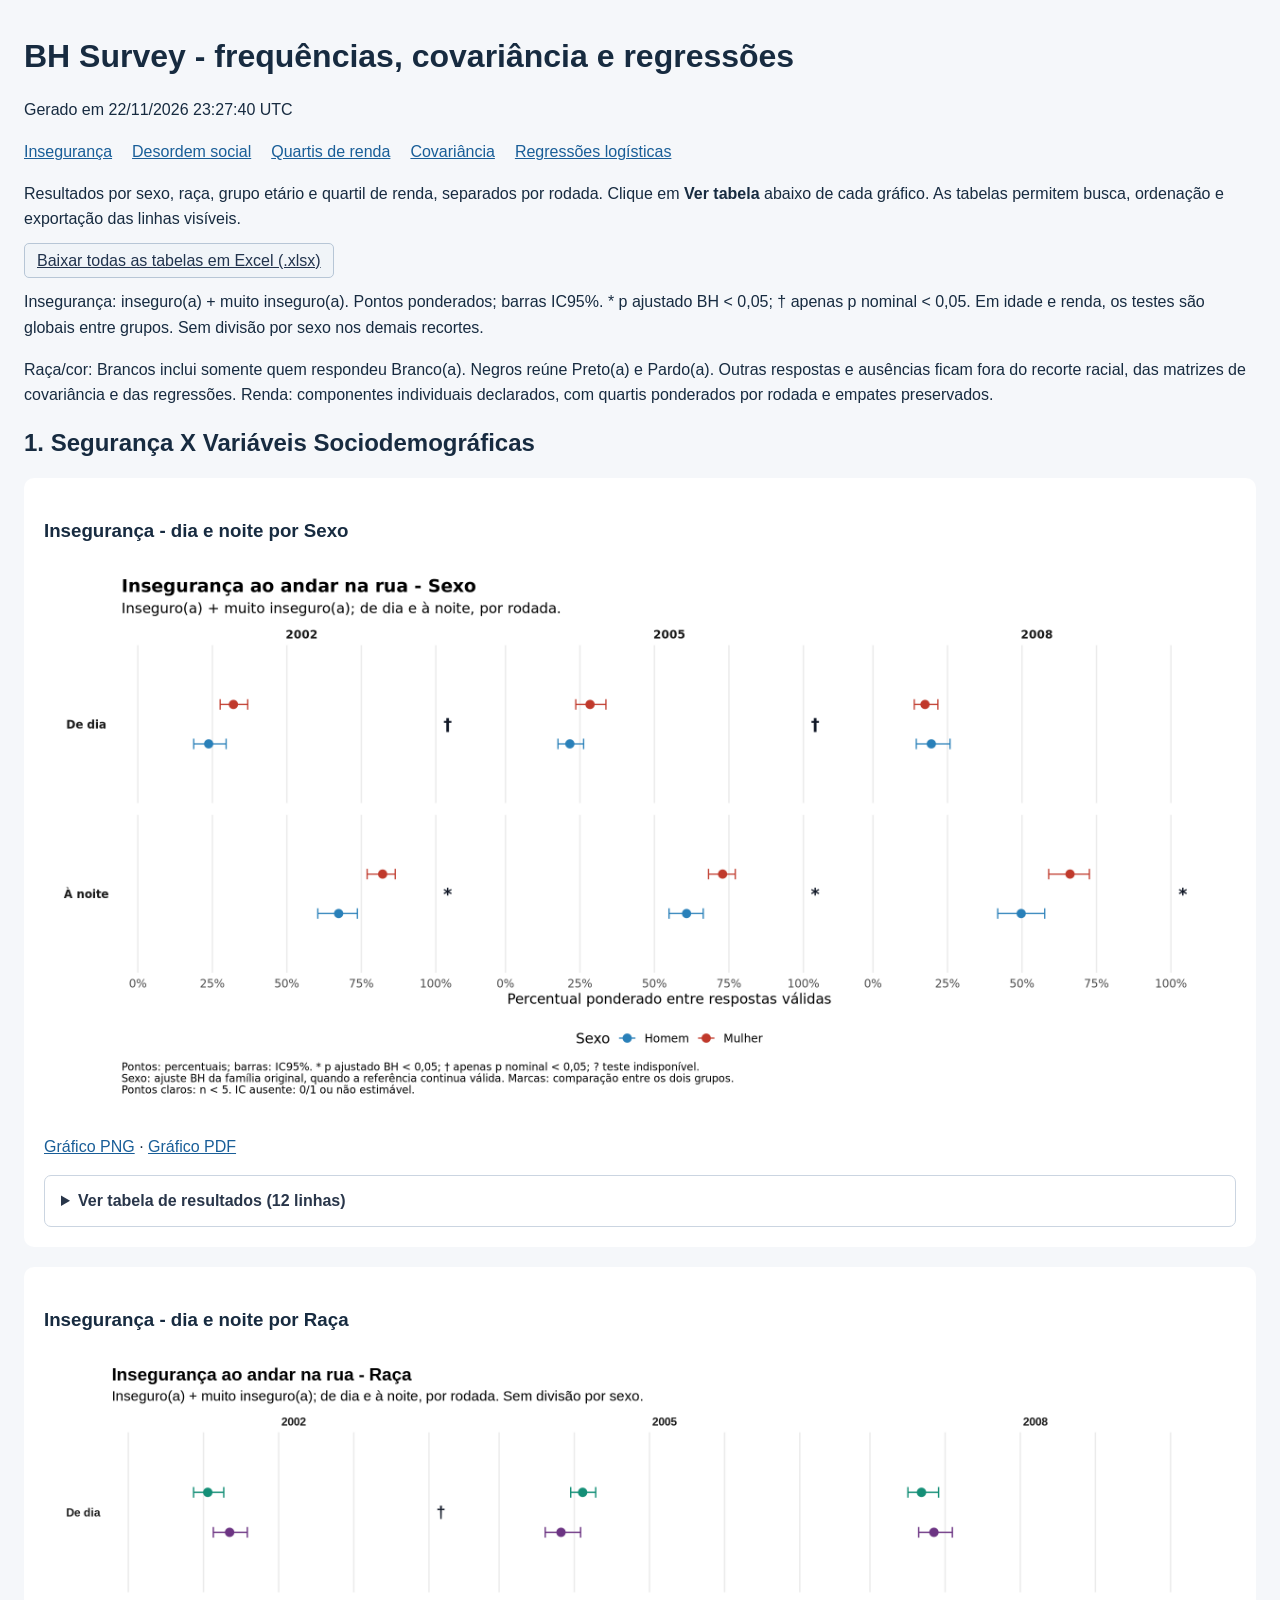
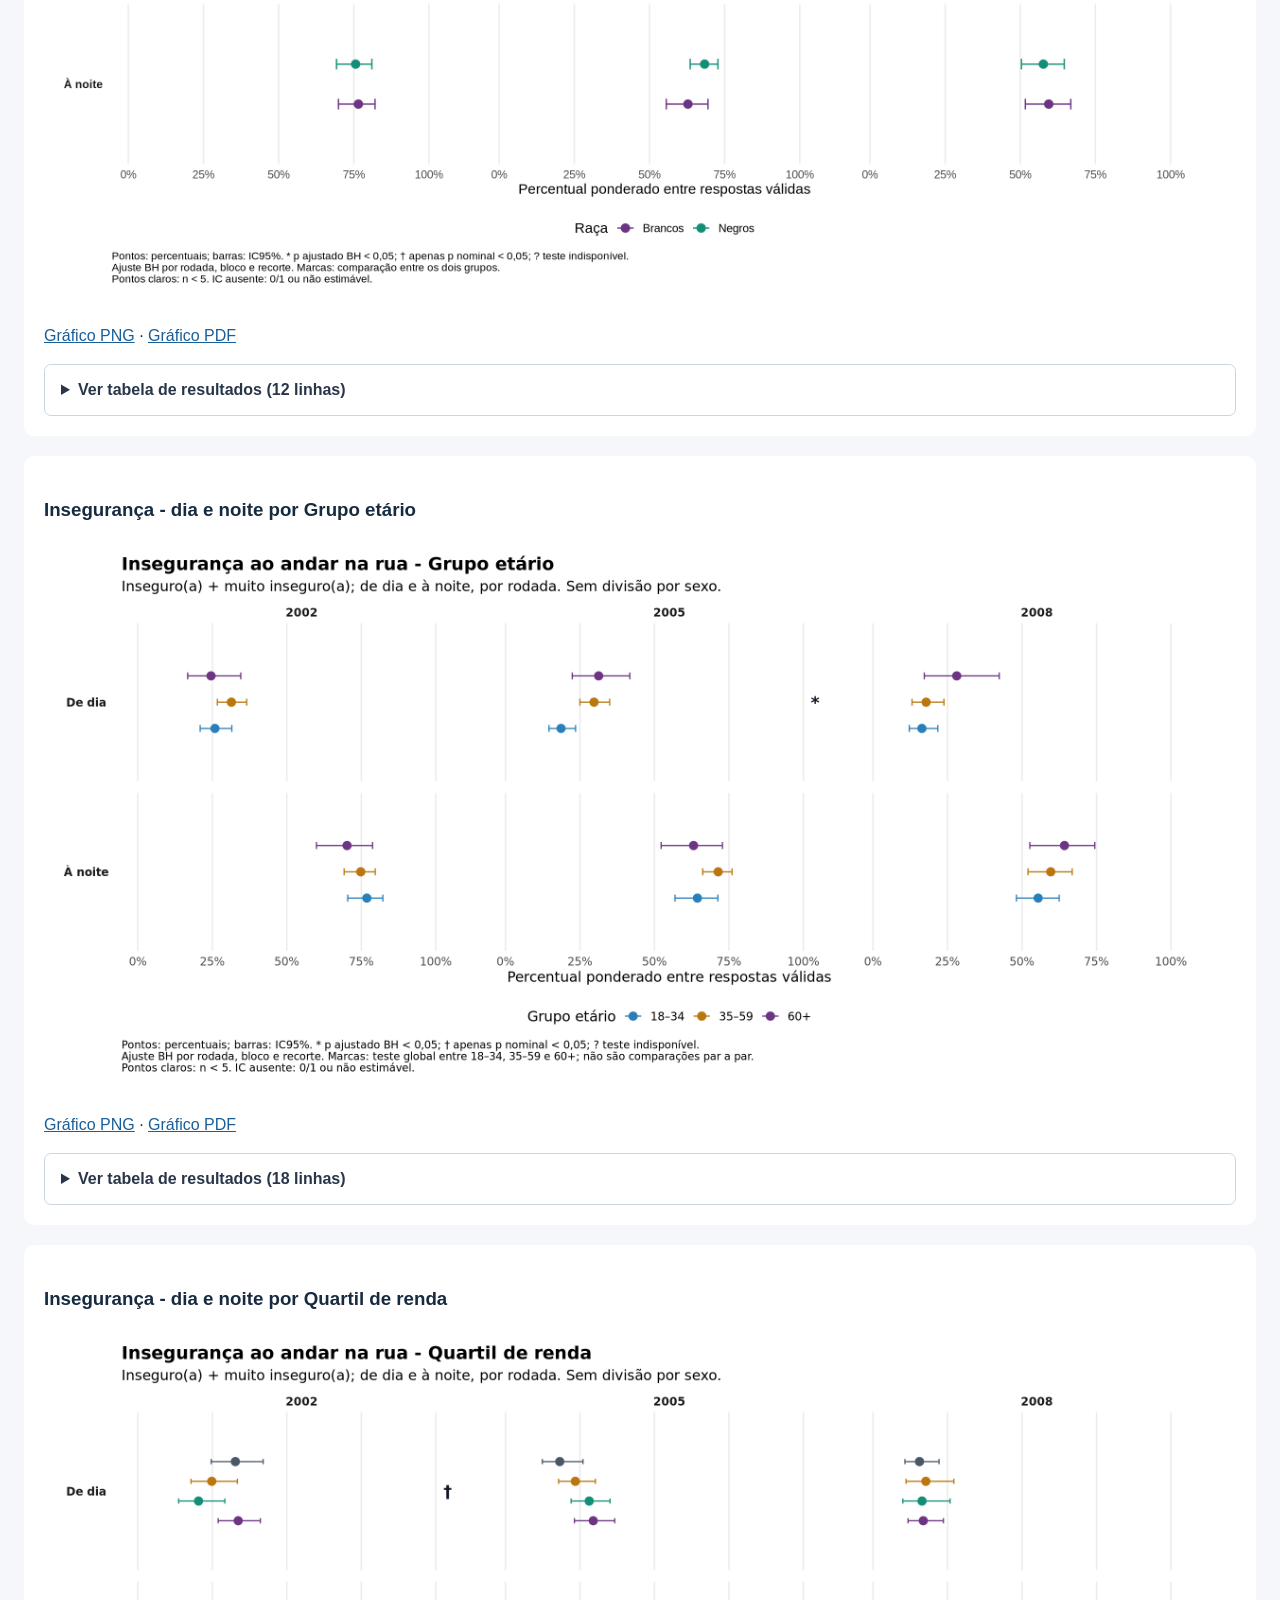
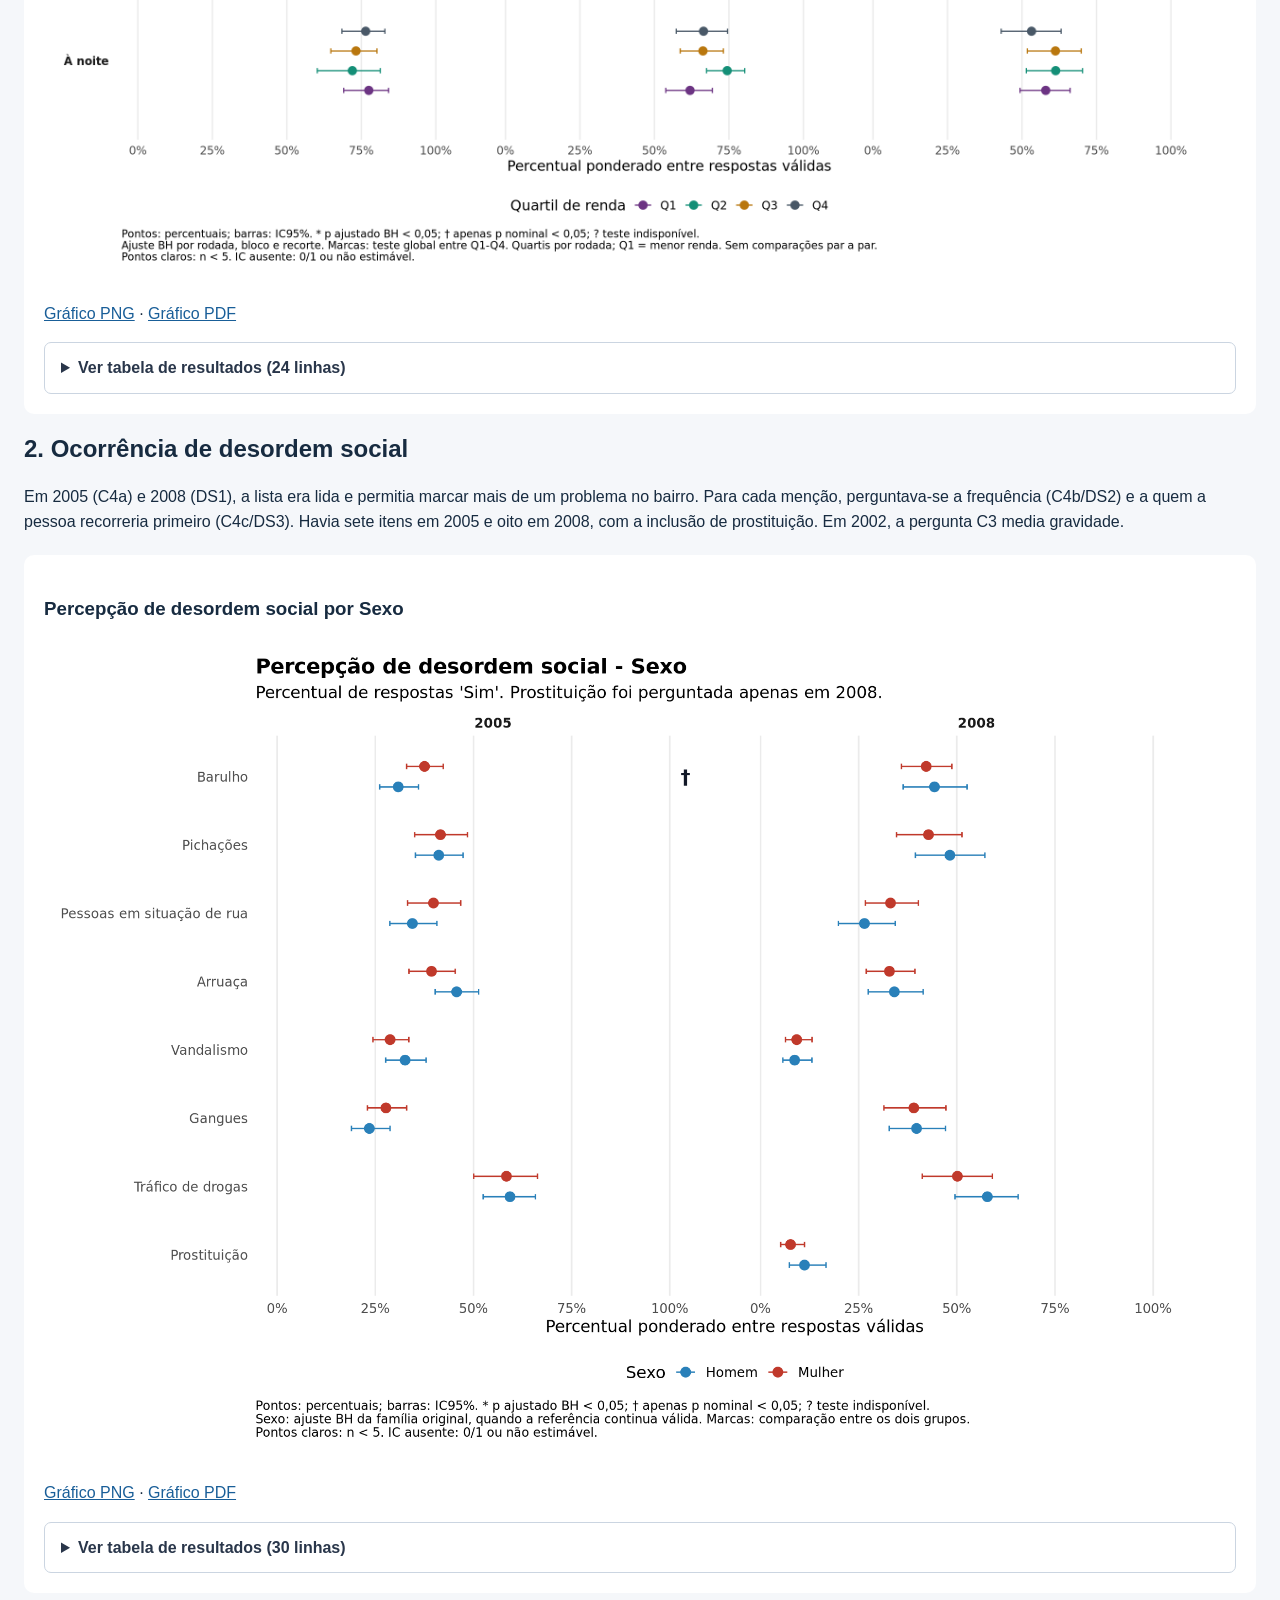
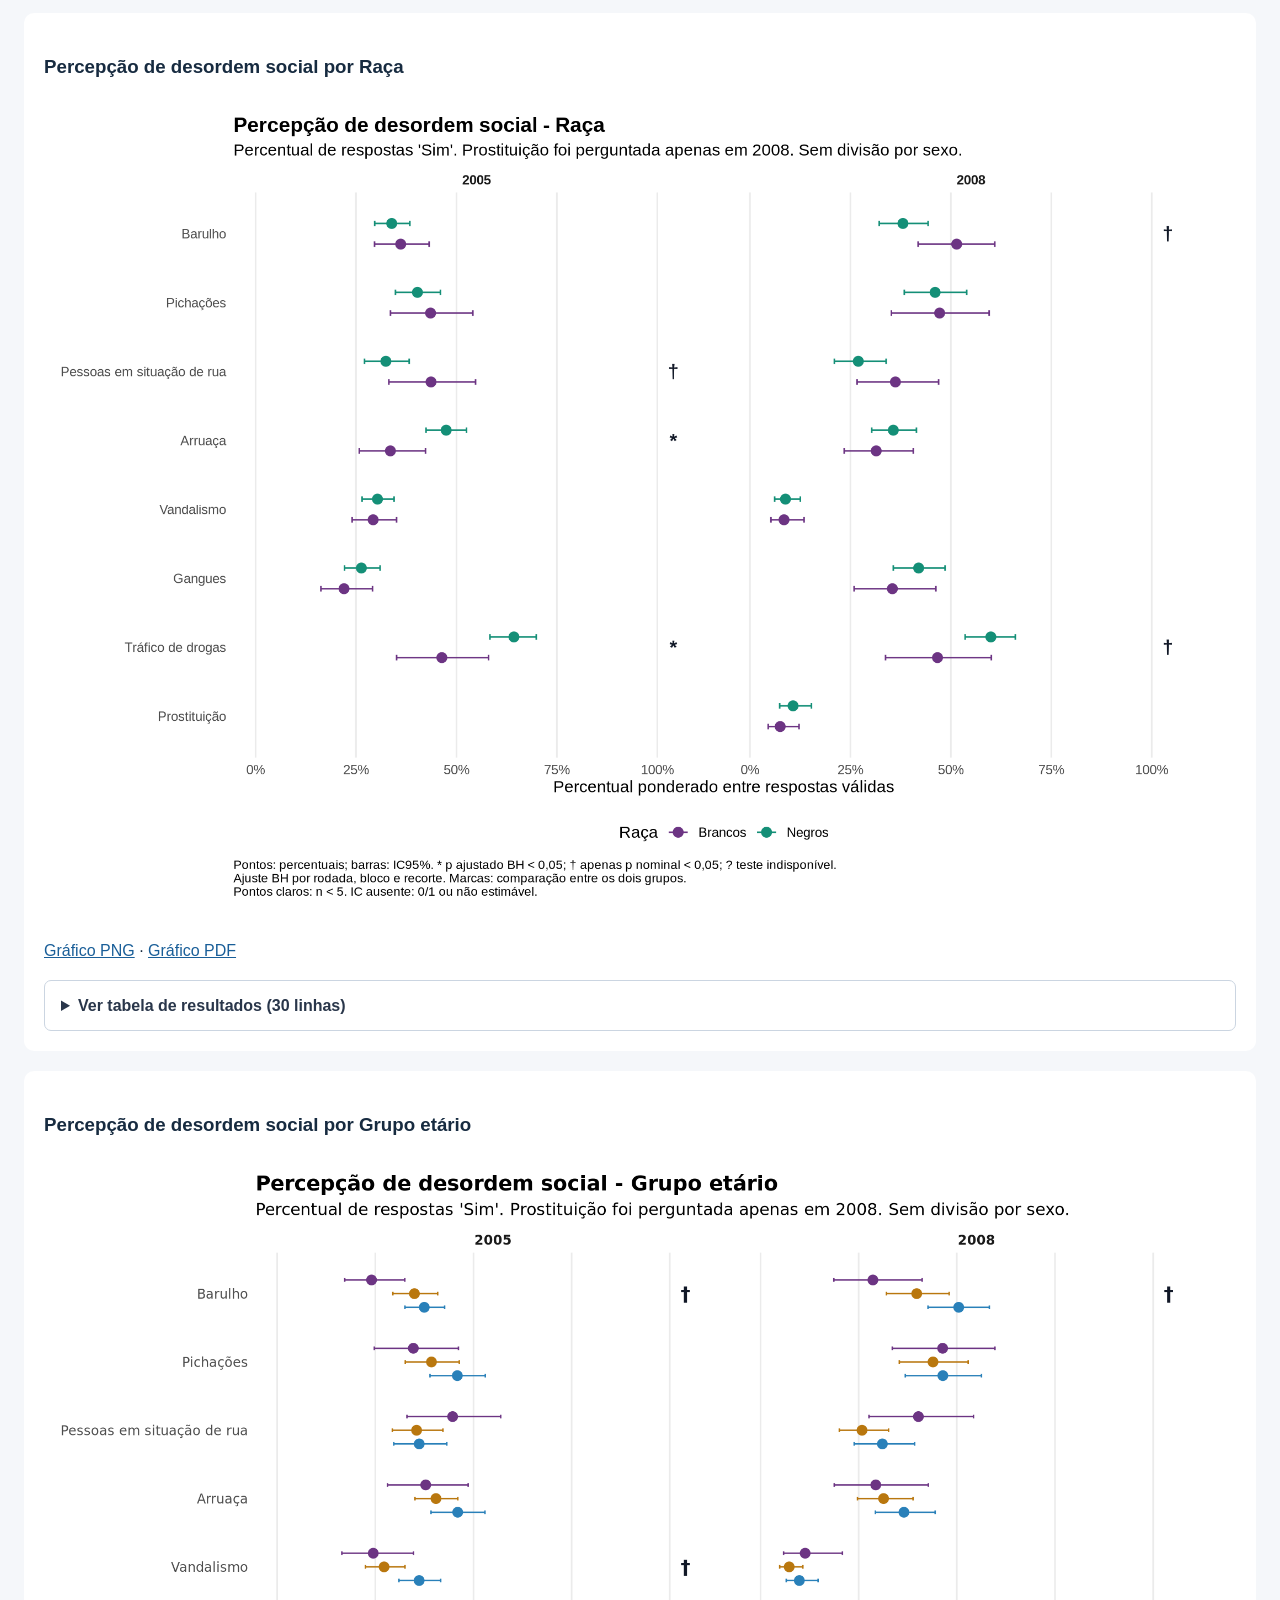
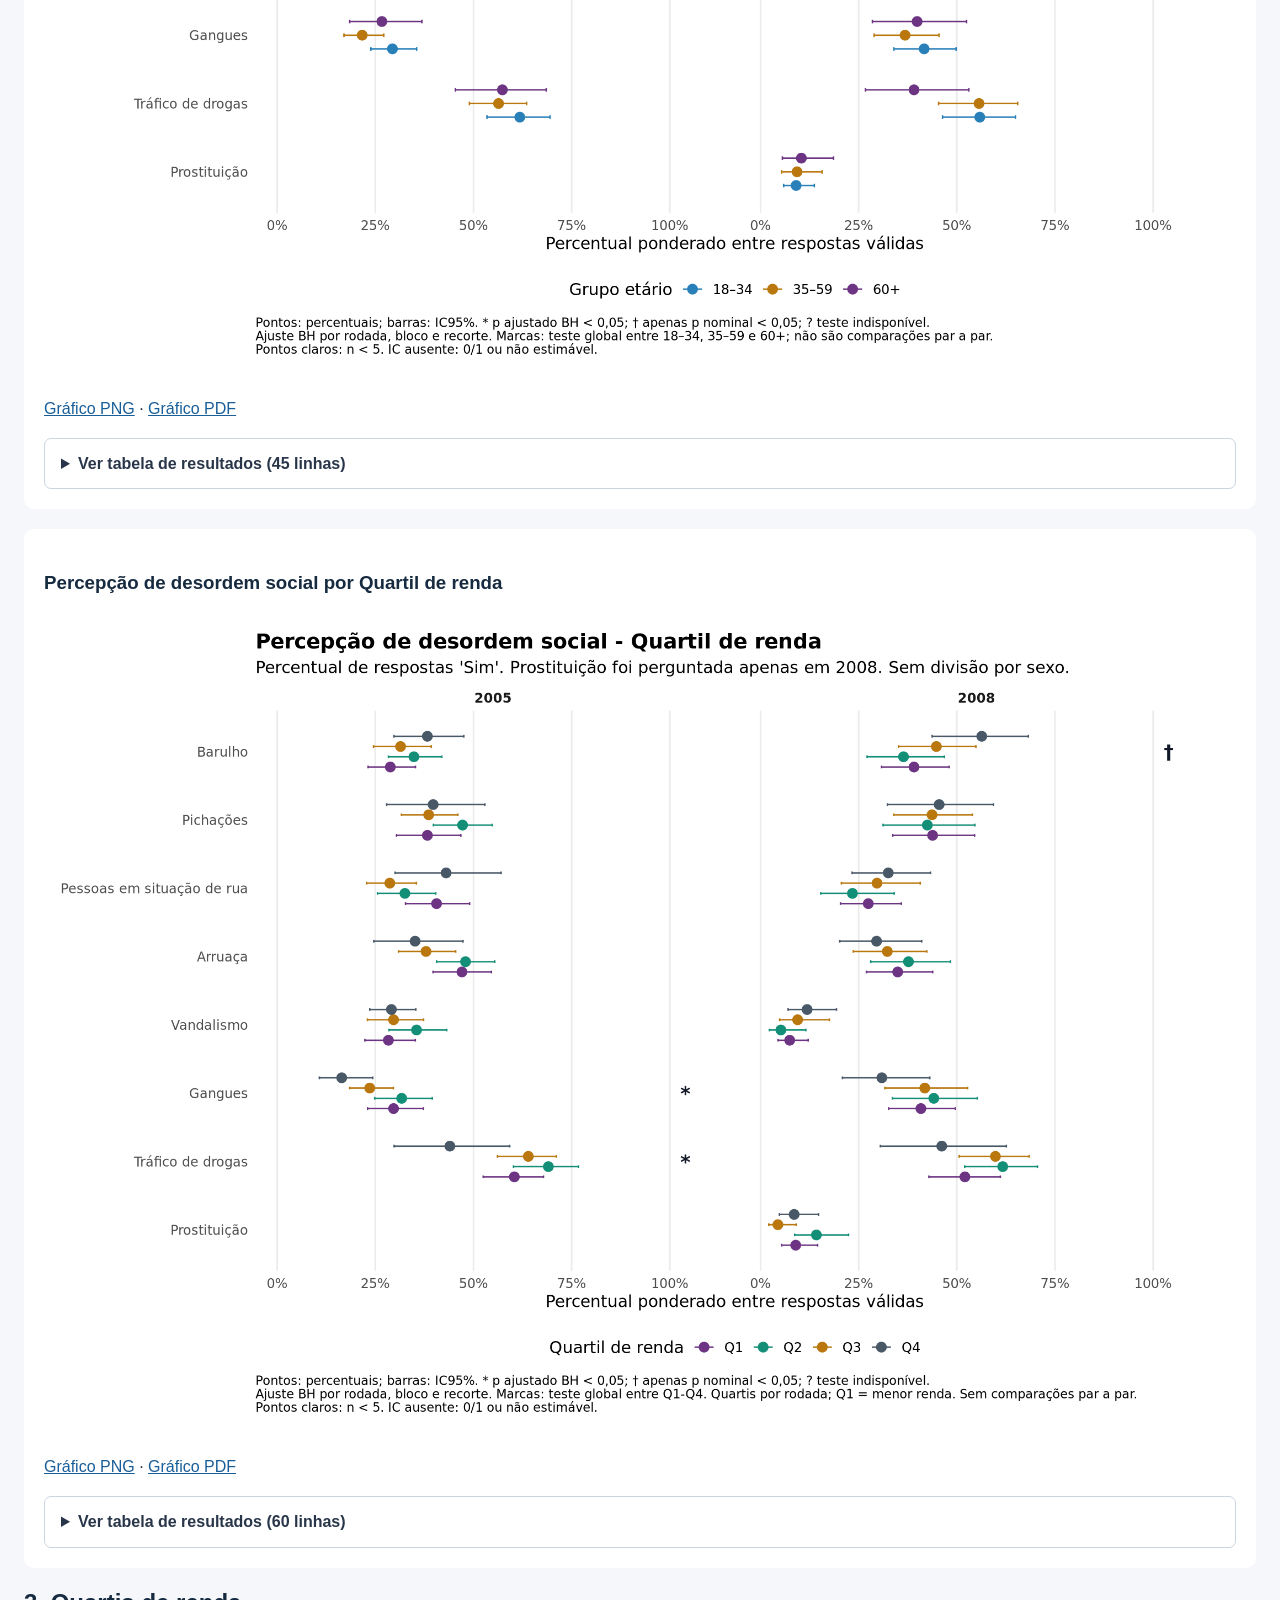
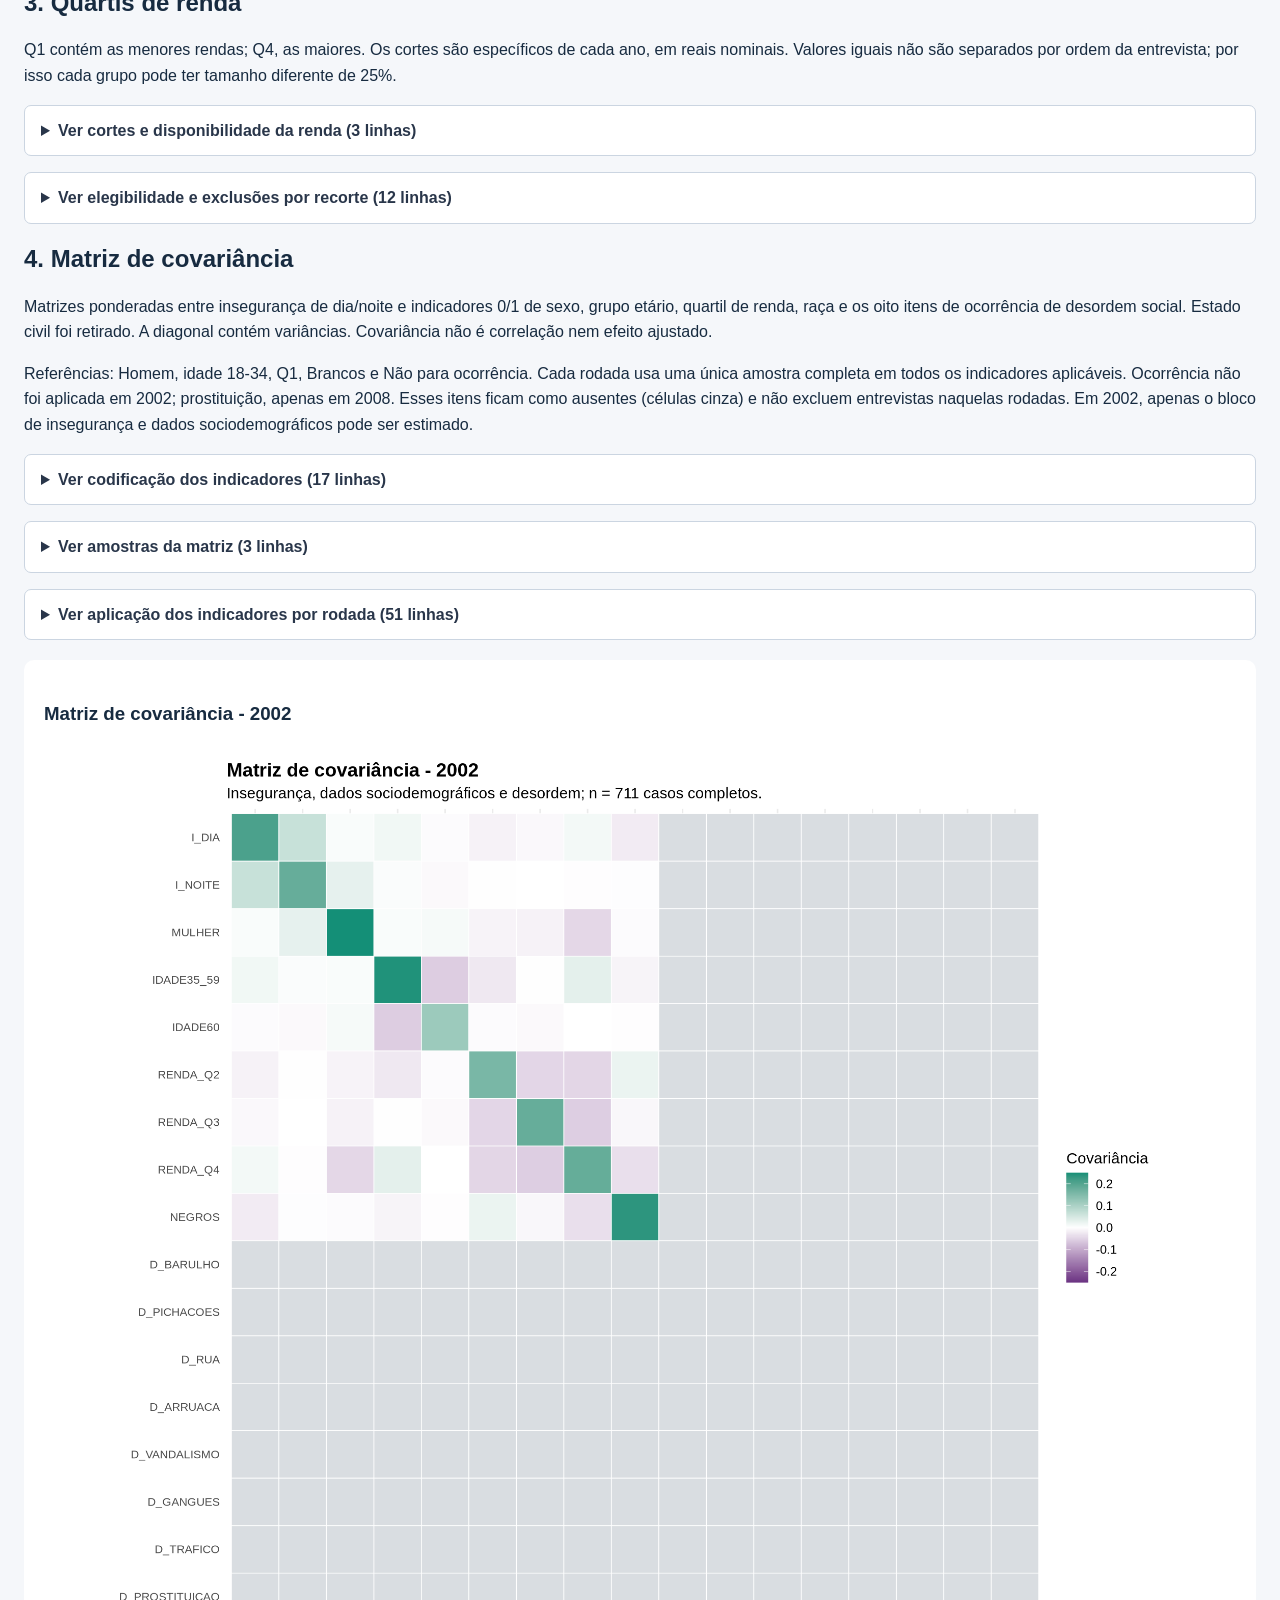
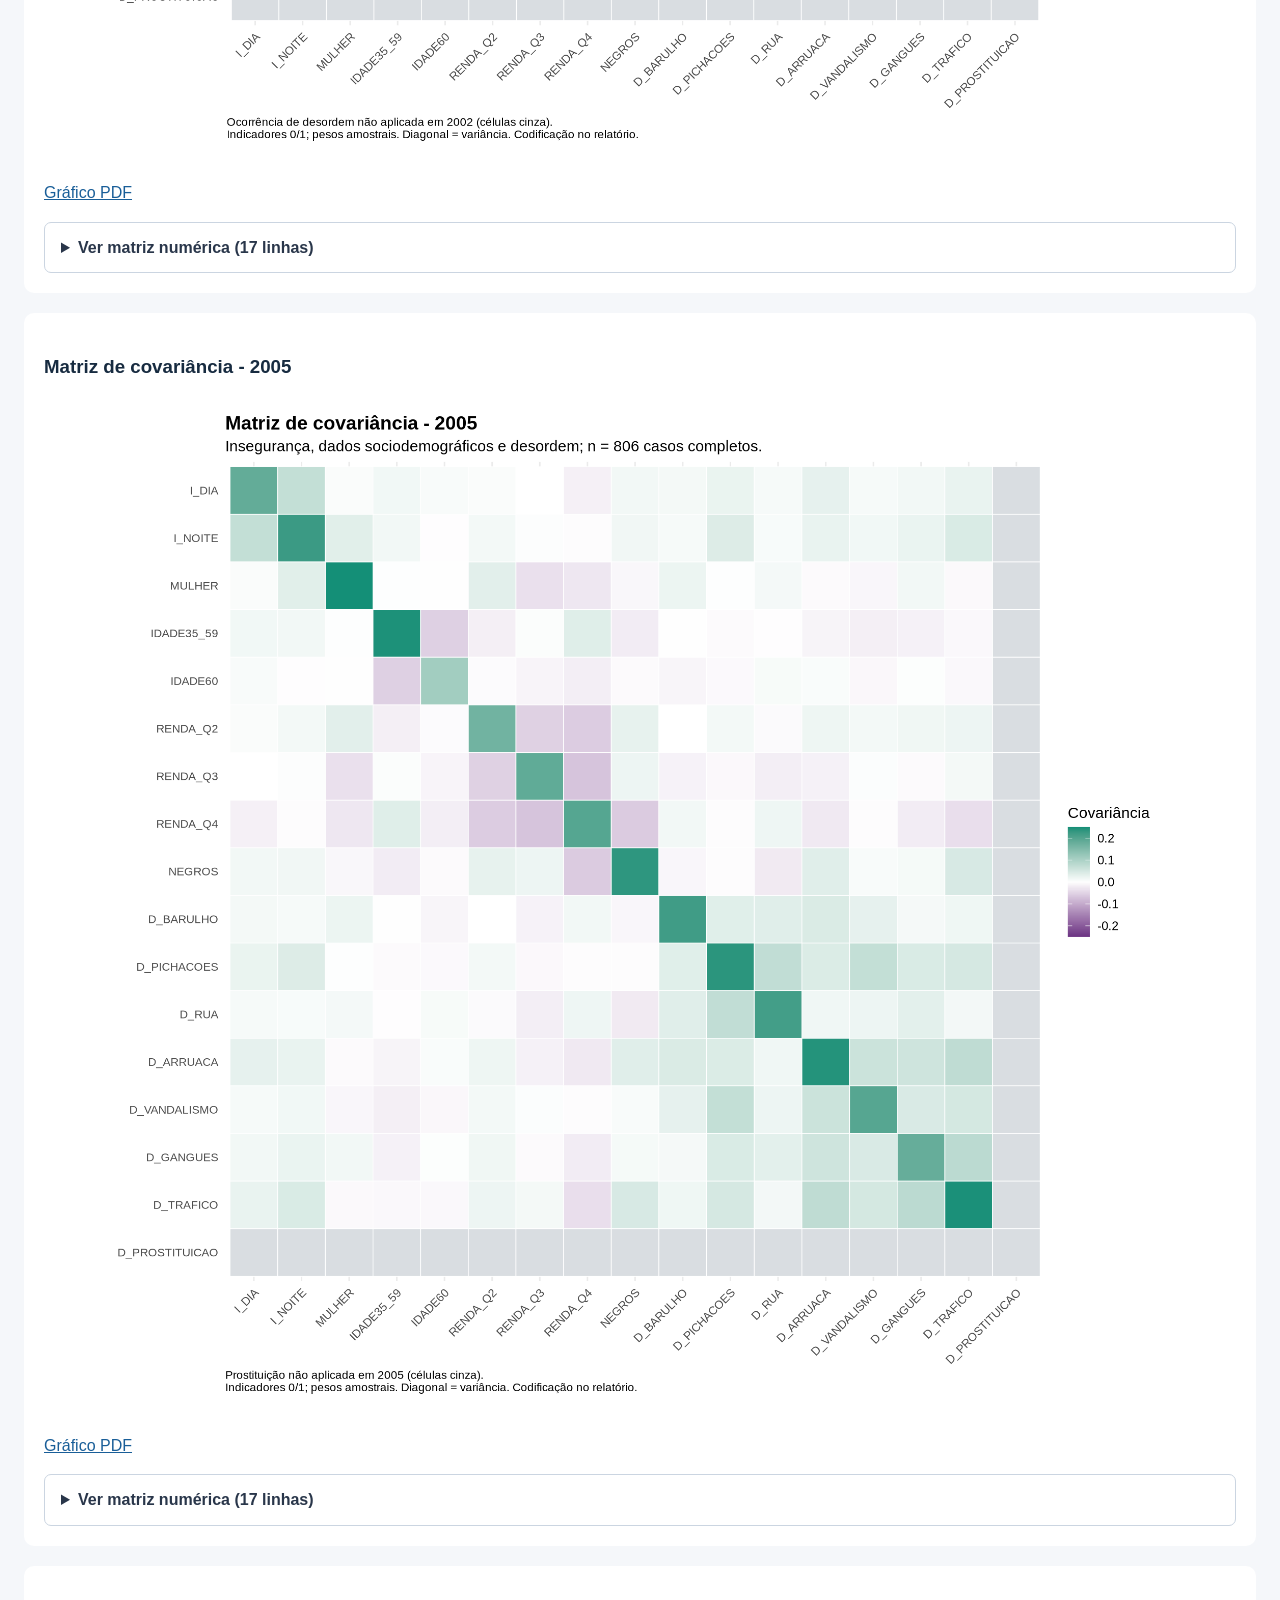
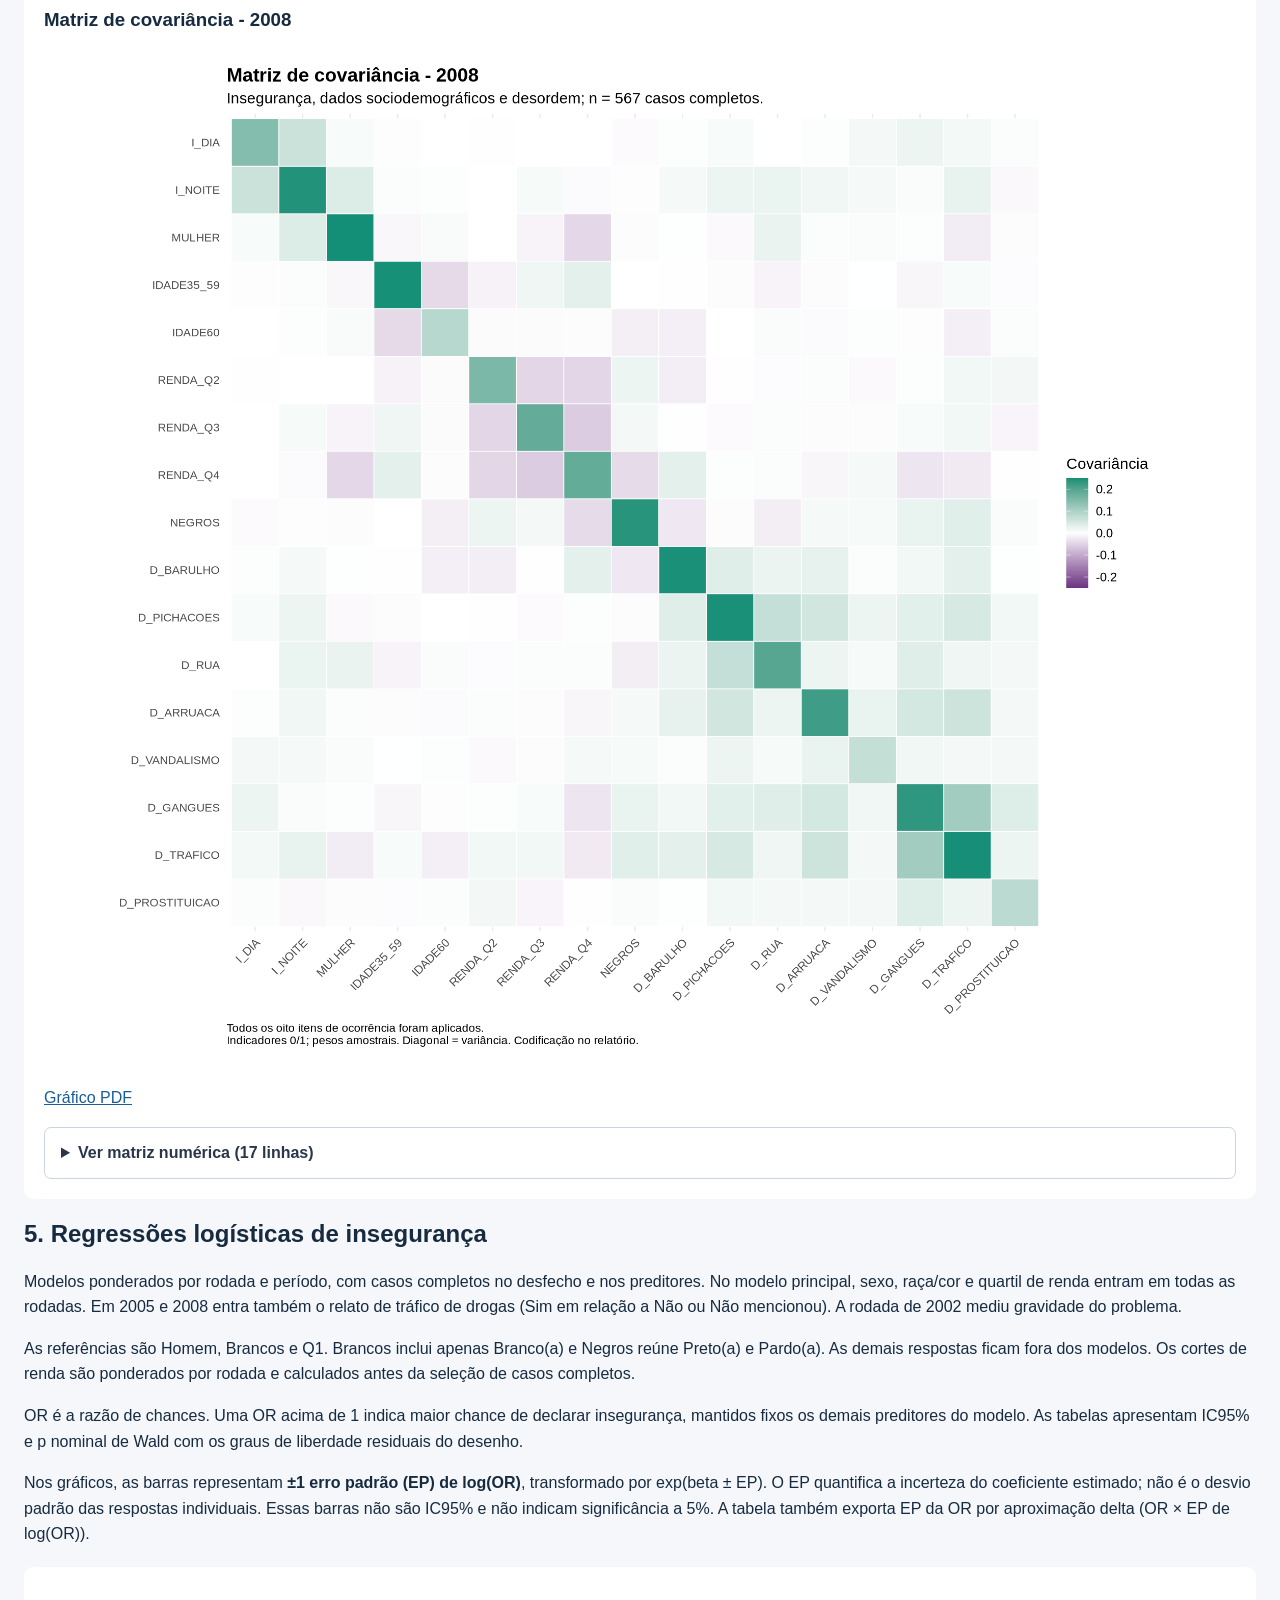
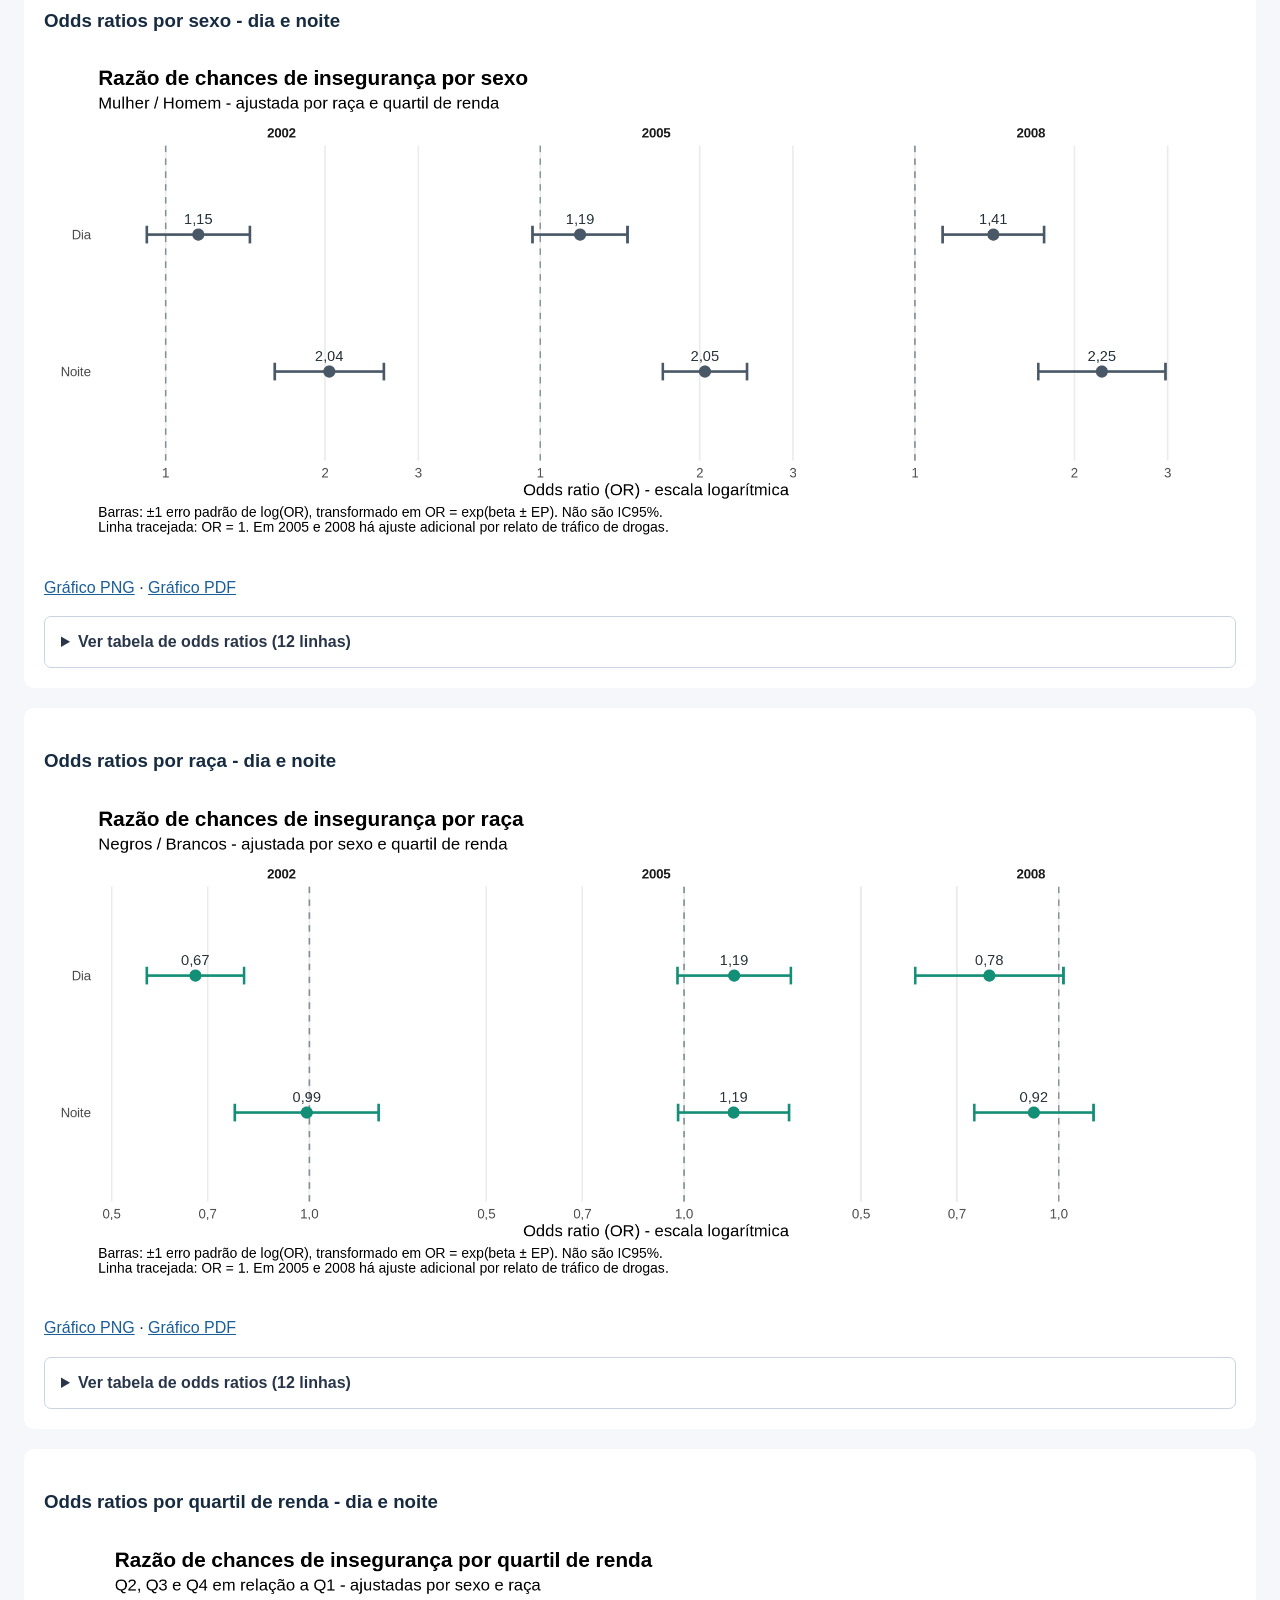
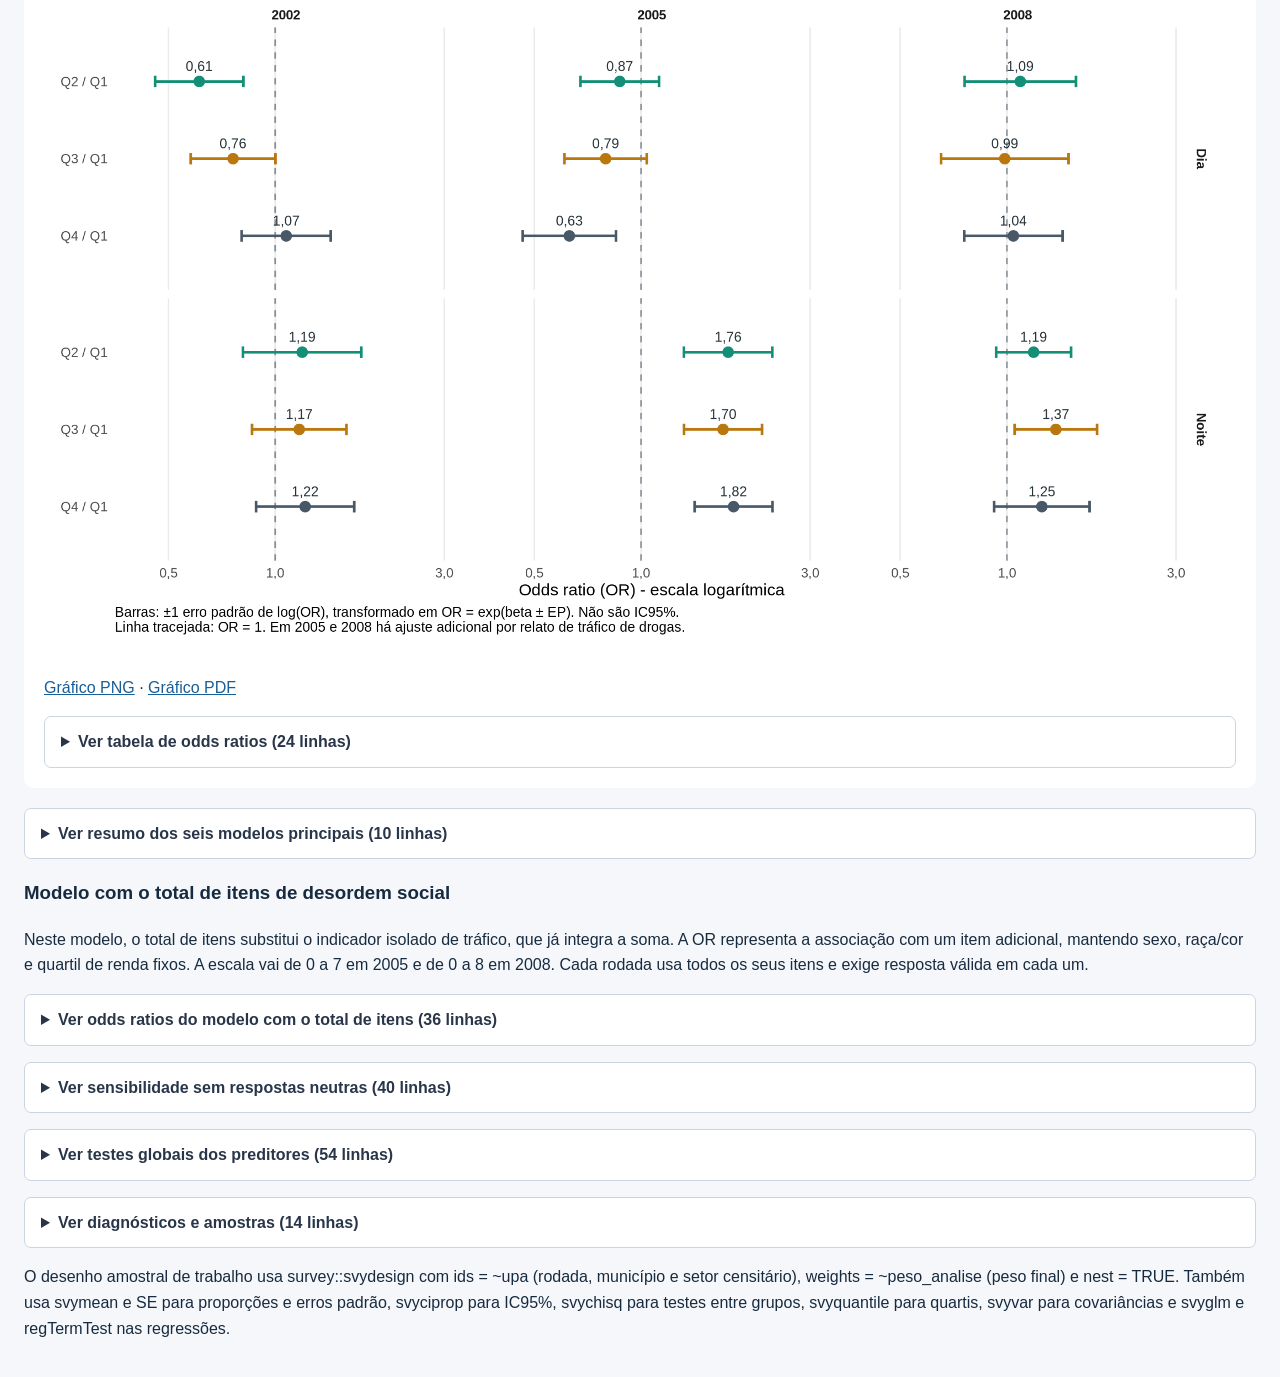
==== commit c2b4ccdd: "Atualiza metodologia, recodificação racial e modelos de desordem social" ====
--- a/docs/frequencias/indice_graficos.html
+++ b/docs/frequencias/indice_graficos.html
@@ -1,433 +1,42 @@
-<!doctype html><html lang='pt-BR'><meta charset='utf-8'><meta name='viewport' content='width=device-width,initial-scale=1'><title>BH Survey - frequências, covariância e regressões</title><style>body{font-family:Arial,sans-serif;margin:36px auto;padding:0 24px;max-width:1500px;color:#172b40;background:#f5f7fa;line-height:1.6}h1,h2{line-height:1.25}article{background:white;padding:20px;margin:20px 0;border-radius:10px;}img{width:100%;height:auto}a{color:#195e98}table{border-collapse:collapse;background:white;white-space:nowrap}th,td{padding:8px 12px;text-align:left;border-bottom:1px solid #dde3ea}th{background:#e8eef5}.rolagem{overflow:auto}.sig{font-weight:bold;color:#9a3412}nav a{margin-right:20px}</style><body><h1>BH Survey - frequências, covariância e regressões</h1><p>Gerado em 22/11/2026 15:50:23 -03</p><nav><a href='#metodologia'>Metodologia</a><a href='#seguranca'>Insegurança</a><a href='#desordem'>Desordem social</a><a href='#renda'>Quartis de renda</a><a href='#covariancia'>Covariância</a><a href='#regressoes'>Regressões</a></nav>
-<details id='metodologia'><summary><strong>Metodologia: desenho amostral, funções survey e questionários</strong></summary><h1 id="metodologia---segurança-e-desordem-social-na-rmbh">Metodologia -
-segurança e desordem social na RMBH</h1>
-<h2 id="rodadas-e-desenho-amostral">Rodadas e desenho amostral</h2>
-<p>As rodadas de 2002, 2005 e 2008 são analisadas separadamente, sem
-presumir acompanhamento dos mesmos indivíduos. A base harmonizada é
-construída em <code>R/preparar_dados.R</code>; o desenho é declarado em
-<code>R/funcoes_analise.R</code>.</p>
-<table>
-<thead>
-<tr class="header">
-<th>Componente</th>
-<th>2002: variável SPSS</th>
-<th>2005: variável SPSS</th>
-<th>2008: variável SPSS</th>
-<th>Variável harmonizada</th>
-</tr>
-</thead>
-<tbody>
-<tr class="odd">
-<td>Peso final</td>
-<td><code>PESO</code></td>
-<td><code>pesofinal</code></td>
-<td><code>pesofinal</code></td>
-<td><code>peso_pos_estratificacao</code>, convertido em
-<code>peso_analise</code></td>
-</tr>
-<tr class="even">
-<td>Município</td>
-<td><code>F2</code></td>
-<td><code>CIDADE</code></td>
-<td><code>F3</code></td>
-<td><code>municipio</code></td>
-</tr>
-<tr class="odd">
-<td>Setor censitário</td>
-<td><code>F3</code></td>
-<td><code>NºSETOR</code></td>
-<td><code>F6</code></td>
-<td><code>setor_censitario</code></td>
-</tr>
-<tr class="even">
-<td>Rodada</td>
-<td>Ano do arquivo</td>
-<td>Ano do arquivo</td>
-<td>Ano do arquivo</td>
-<td><code>ano_rodada</code></td>
-</tr>
-<tr class="odd">
-<td>Fator de expansão disponível</td>
-<td><code>FATOREXP</code></td>
-<td><code>fatorexp</code></td>
-<td><code>fatorexp</code></td>
-<td><code>fator_expansao</code>, não utilizado como peso</td>
-</tr>
-</tbody>
-</table>
-<p>A UPA de trabalho é criada por:</p>
-<div class="sourceCode" id="cb1"><pre class="sourceCode r"><code class="sourceCode r"><span id="cb1-1"><a href="#cb1-1" aria-hidden="true" tabindex="-1"></a>d<span class="sc">$</span>upa <span class="ot">&lt;-</span> <span class="fu">interaction</span>(d<span class="sc">$</span>ano_rodada, d<span class="sc">$</span>municipio, d<span class="sc">$</span>setor_censitario,</span>
-<span id="cb1-2"><a href="#cb1-2" aria-hidden="true" tabindex="-1"></a>                     <span class="at">drop =</span> <span class="cn">TRUE</span>, <span class="at">lex.order =</span> <span class="cn">TRUE</span>)</span>
-<span id="cb1-3"><a href="#cb1-3" aria-hidden="true" tabindex="-1"></a>survey<span class="sc">::</span><span class="fu">svydesign</span>(<span class="at">ids =</span> <span class="sc">~</span>upa, <span class="at">weights =</span> <span class="sc">~</span>peso_analise, <span class="at">data =</span> d, <span class="at">nest =</span> <span class="cn">TRUE</span>)</span></code></pre></div>
-<p>Município e rodada compõem o identificador do setor para evitar
-colisões de códigos. Município não é tratado como estrato.
-<code>config$estratos = character(0)</code>: não é enviado argumento
-<code>strata</code>. Também não são informados <code>fpc</code> ou
-probabilidades dos demais estágios, pois não foram identificados no
-material disponível. <code>nest = TRUE</code> não cria estratos. A
-pós-estratificação incorporada ao peso final não equivale a declarar
-estratos amostrais.</p>
-<p>Trata-se de um desenho de trabalho que considera os pesos finais e a
-dependência por setor, sem afirmar reproduzir integralmente o plano
-original. Não se multiplica o peso final pelo fator de expansão, nem se
-interpreta sua soma como total populacional. O desenho é criado com toda
-a rodada antes da seleção de domínios e casos completos, feita por
-<code>des[ok, ]</code>, preservando as informações do desenho
-original.</p>
-<h2 id="funções-do-pacote-survey-e-indicadores">Funções do pacote survey
-e indicadores</h2>
-<table>
-<thead>
-<tr class="header">
-<th>Etapa</th>
-<th>Função e configuração utilizadas</th>
-<th>Resultado</th>
-</tr>
-</thead>
-<tbody>
-<tr class="odd">
-<td>Desenho</td>
-<td><code>survey::svydesign(ids = ~upa, weights = ~peso_analise, data = d, nest = TRUE)</code></td>
-<td>Objeto amostral por rodada</td>
-</tr>
-<tr class="even">
-<td>Proporções</td>
-<td><code>survey::svymean(~indicador, des)</code> e
-<code>survey::SE()</code></td>
-<td>Média de indicador 0/1 e erro padrão; percentual = 100 × média</td>
-</tr>
-<tr class="odd">
-<td>IC das proporções</td>
-<td><code>survey::svyciprop(~indicador, des, method = "logit", level = .95, df = survey::degf(des))</code>,
-seguido de <code>confint()</code></td>
-<td>IC95% logit entre respostas válidas</td>
-</tr>
-<tr class="even">
-<td>Associação entre grupos</td>
-<td><code>survey::svychisq(~resposta_teste + grupo_teste, design = des, statistic = "F")</code></td>
-<td>Rao-Scott de segunda ordem; global para idade e renda</td>
-</tr>
-<tr class="odd">
-<td>Quartis da renda</td>
-<td><code>survey::svyquantile(..., quantiles = c(.25,.5,.75), qrule = "math", ci = FALSE)</code></td>
-<td>Cortes ponderados específicos da rodada</td>
-</tr>
-<tr class="even">
-<td>Covariâncias</td>
-<td><code>survey::svyvar(formula, dm)</code></td>
-<td>Covariâncias descritivas ponderadas e seus erros padrão</td>
-</tr>
-<tr class="odd">
-<td>Regressão logística</td>
-<td><code>survey::svyglm(formula, design = dm, family = quasibinomial(link = "logit"))</code></td>
-<td>Coeficientes ajustados e variâncias pelo desenho</td>
-</tr>
-<tr class="even">
-<td>Testes de preditores</td>
-<td><code>survey::regTermTest(modelo, reformulate(v), method = "Wald", df = modelo$df.residual)</code></td>
-<td>Wald global por preditor</td>
-</tr>
-<tr class="odd">
-<td>Graus de liberdade</td>
-<td><code>survey::degf(des)</code></td>
-<td>Informação utilizada em intervalos, testes e diagnósticos</td>
-</tr>
-</tbody>
-</table>
-<p><code>coef()</code>, <code>vcov()</code> e <code>confint()</code> são
-genéricos do R com métodos para os objetos estimados. Nas regressões, EP
-= <code>sqrt(diag(vcov(modelo)))</code>, OR = <code>exp(beta)</code>,
-IC95% = <code>exp(beta ± qt(.975, df.residual) × EP)</code> e p
-bilateral pela distribuição t com os mesmos graus de liberdade
-residuais.</p>
-<p>Cada percentual é a soma dos pesos dos eventos dividida pela soma dos
-pesos das respostas válidas dentro do grupo e da rodada. São exportados
-n válido, n de eventos, somas dos pesos, estimativa, EP e IC. Ausências
-não viram zero. Proporções exatamente 0 ou 1 mantêm o ponto e deixam o
-IC logit ausente, com status explícito.</p>
-<h2 id="raçacor">Raça/cor</h2>
-<table>
-<thead>
-<tr class="header">
-<th>Grupo analítico</th>
-<th>Respostas originais incluídas</th>
-</tr>
-</thead>
-<tbody>
-<tr class="odd">
-<td>Brancos</td>
-<td>Somente <code>Branco(a)</code></td>
-</tr>
-<tr class="even">
-<td>Negros</td>
-<td><code>Preto(a)</code> e <code>Pardo(a)</code></td>
-</tr>
-<tr class="odd">
-<td>Excluídas das análises com raça</td>
-<td><code>Amarelo(a)</code>, <code>Indígena</code>, demais respostas e
-ausências</td>
-</tr>
-</tbody>
-</table>
-<p>A inclusão se restringe aos três rótulos originais indicados. A
-resposta original separada <code>Negro(a)</code>, presente em 2002,
-também fica fora: não é convertida em preto ou pardo. As demais opções
-incluem Moreno(a), Claro(a), Pálido(a) e Outra.</p>
-<p>A variável <code>raca_grupo</code> é fator nominal Brancos/Negros,
-com Brancos como referência. A recodificação é compartilhada por
-frequências, covariâncias e regressões. Nas frequências, a exclusão
-afeta apenas o recorte por raça; os mesmos entrevistados podem integrar
-as análises por sexo, idade e renda. Nas matrizes e regressões, raça
-válida é requisito porque integra essas análises. As exclusões constam
-de <code>recodificacao_raca.csv</code> e
-<code>elegibilidade_por_recorte.csv</code>.</p>
-<h2 id="insegurança-ao-andar-na-rua">Insegurança ao andar na rua</h2>
-<p>Insegurança = Inseguro(a) ou Muito inseguro(a), codificada como 1; as
-demais respostas válidas recebem 0. Em 2002,
-<code>C1</code>/<code>C2</code> têm quatro categorias; em 2005,
-<code>C1</code>/<code>C2</code>, e em 2008,
-<code>CS16</code>/<code>CS17</code>, incluem resposta neutra. Nos
-modelos principais, neutros integram o complemento; em 2005/2008 há
-sensibilidade que os exclui. Não respostas permanecem ausentes.</p>
-<h2 id="comparação-dos-questionários-de-desordem-social">Comparação dos
-questionários de desordem social</h2>
-<p>Foram comparados
-<code>Questionário A 2005 FINAL_FOR TRANSLATION.doc</code> e
-<code>Questionário PRMBH 2008 CORRIGIDO (1).pdf</code>, disponíveis em
-<code>doc/</code>. Em 2005, C4a/C4b/C4c integram o módulo 3
-(Criminalidade). Em 2008, DS1/DS2/DS3 formam o módulo 4 (Desordem
-Social), páginas impressas 13-14. As referências C.R. p.6 e p.12 se
-referem aos cartões de resposta.</p>
-<table>
-<thead>
-<tr class="header">
-<th>Aspecto</th>
-<th>2005</th>
-<th>2008</th>
-<th>Implicação</th>
-</tr>
-</thead>
-<tbody>
-<tr class="odd">
-<td>Ocorrência</td>
-<td>C4a: ler itens 1-7 e marcar uma ou mais opções</td>
-<td>DS1: ler itens a-h e marcar uma ou mais opções</td>
-<td>Mesmo enunciado central sobre quais problemas ocorrem no bairro</td>
-</tr>
-<tr class="even">
-<td>Respostas da ocorrência</td>
-<td>1 = Sim; 2 = Não</td>
-<td>1 = Sim (mencionou); 2 = Não mencionou</td>
-<td>A negativa de 2008 explicita não menção; mede relato/percepção, não
-ocorrência objetiva</td>
-</tr>
-<tr class="odd">
-<td>Frequência</td>
-<td>C4b: 1 = Frequentemente; 2 = Algumas vezes</td>
-<td>DS2: 1 = Frequentemente; 2 = Às vezes</td>
-<td>Mesma estrutura de duas categorias; pequena mudança no rótulo</td>
-</tr>
-<tr class="even">
-<td>Fluxo</td>
-<td>C4b e C4c somente para cada problema mencionado</td>
-<td>DS2 e DS3 somente para cada problema mencionado</td>
-<td>Frequência e procura são condicionais ao relato; salto não é
-frequência zero</td>
-</tr>
-<tr class="odd">
-<td>Lista de problemas</td>
-<td>Sete itens</td>
-<td>Oito, acrescentando prostituição na rua no item f</td>
-<td>Prostituição só é estimada em 2008</td>
-</tr>
-<tr class="even">
-<td>Vandalismo</td>
-<td>Item 5: vandalismos e danos intencionais a propriedades</td>
-<td>Item e: quebra-quebra ou estragos em prédios, carros e casas da
-vizinhança</td>
-<td>Harmonizado como Vandalismo, com redação mais concreta em 2008</td>
-</tr>
-<tr class="odd">
-<td>Gangues</td>
-<td>Item 6: presença de gangues</td>
-<td>Item g: acrescenta explicação sobre adolescentes envolvidos em
-brigas, venda de drogas e pequenos furtos</td>
-<td>Ampliação explicativa pode influenciar respostas</td>
-</tr>
-<tr class="even">
-<td>Tráfico</td>
-<td>Item 7: <code>C4A7</code> (ocorrência), <code>C4B7</code>
-(frequência)</td>
-<td>Item h: <code>DS1H</code> (ocorrência), <code>DS2H</code>
-(frequência)</td>
-<td>Mesmo rótulo do problema, em posições/contextos diferentes na
-lista</td>
-</tr>
-</tbody>
-</table>
-<p>Os demais itens comuns são vizinhos ou festas barulhentas, pichações,
-pessoas em situação de rua (rótulo analítico para o item original) e
-adolescentes fazendo arruaça. Nas duas rodadas, ocorrência usa 7 = NR e
-9 = NS. Frequência usa 7 = NS, 8 = NA e 9 = NR. Esses códigos ficam
-ausentes. C4c/DS3 perguntam a primeira pessoa ou instituição procurada
-para resolver o problema, uma medida distinta de ocorrência e
-frequência.</p>
-<p>As análises usam <code>_ocorrencia</code>, não
-<code>_frequencia</code>. Sim representa relato do problema; Não é a
-categoria negativa harmonizada e, em 2008, significa não menção. NR/NS
-não são ausência do problema. O enunciado central não fixa janela
-temporal: trata-se da percepção sobre o bairro, não de vitimização
-pessoal. As diferenças de lista e redação impedem presumir equivalência
-perfeita entre rodadas.</p>
-<p>Em 2002, não existe essa lista de ocorrência. Há perguntas de
-gravidade sobre meninos de rua, gangues e tráfico (<code>C3.A</code>,
-<code>C3.B</code>, <code>C3.C</code>). Gravidade não é convertida em
-ocorrência ou em ausência de tráfico.</p>
-<h2 id="renda-e-idade">Renda e idade</h2>
-<p>Renda individual registrada: 2002 T9A/T9B + T16 + T21; 2005 T10 +
-T24; 2008 T10 + T16. T9A/T9B são alternativas da mesma pergunta, não
-rendas a somar; respostas válidas discordantes produzem ausência da
-renda principal. Zero por salto exige ausência explícita da fonte.
-Componentes aplicáveis desconhecidos mantêm a soma ausente. T16/2002
-admite valor recebido ou a receber e as fontes variam entre rodadas: não
-há mensuração perfeitamente uniforme de todos os rendimentos, nem renda
-domiciliar per capita.</p>
-<p>Cortes ponderados são calculados em toda renda válida da rodada antes
-de selecionar sexo, raça ou casos completos. Q1: renda &lt;= P25; Q2:
-P25 &lt; renda &lt;= P50; Q3: P50 &lt; renda &lt;= P75; Q4: renda &gt;
-P75. Empates são preservados, podendo gerar grupos diferentes de 25%.
-Cortes não são recalculados nos modelos e sua incerteza não é propagada
-nas análises condicionais aos quartis. Quartis expressam posição
-relativa no ano, não poder de compra entre anos. Componentes e cortes
-são exportados.</p>
-<p>Idade é agrupada em 18-34, 35-59 e 60+, correspondendo a [18,35),
-[35,60) e [60,+infinito). Idade ausente não é uma categoria. Os
-percentuais por raça, idade e renda não são ajustados por sexo.</p>
-<h2 id="matrizes-de-covariância-seção-4-do-relatório">Matrizes de
-covariância: seção 4 do relatório</h2>
-<p>São 17 indicadores 0/1 na mesma ordem em todas as rodadas:
-insegurança de dia/noite, Mulher, 35-59, 60+, Q2, Q3, Q4, Negros e os
-oito itens de ocorrência de desordem. Referências: Homem, 18-34, Q1,
-Brancos e Não. Estado civil não integra a matriz.</p>
-<p>Usa-se uma única amostra completa em todos os indicadores aplicáveis
-da rodada, sem exclusão par a par. Os oito itens de ocorrência em 2002 e
-prostituição em 2005 são não aplicados: ficam NA, em cinza, e não
-excluem entrevistas nessas rodadas. Há sete itens disponíveis em 2005 e
-oito em 2008; as matrizes diferem em composição e amostra.</p>
-<p><code>svyvar</code> estima covariâncias descritivas ponderadas e seus
-EP, com correção n/(n-1). Não se trata de <code>vcov(svymean)</code>,
-correlação ou efeito ajustado. A diagonal contém variâncias. Indicadores
-mutuamente exclusivos podem ter covariância negativa pela codificação.
-CSV/RDS registram n, aplicação e EP.</p>
-<h2 id="regressões-logísticas">Regressões logísticas</h2>
-<p>Modelos por ano e período (dia/noite), com ajuste mútuo e sem
-interação:</p>
-<div class="sourceCode" id="cb2"><pre class="sourceCode r"><code class="sourceCode r"><span id="cb2-1"><a href="#cb2-1" aria-hidden="true" tabindex="-1"></a><span class="co"># 2005 e 2008</span></span>
-<span id="cb2-2"><a href="#cb2-2" aria-hidden="true" tabindex="-1"></a>inseguranca <span class="sc">~</span> sexo <span class="sc">+</span> raca_grupo <span class="sc">+</span> quartil_renda <span class="sc">+</span> desordem_trafico_drogas_ocorrencia</span>
-<span id="cb2-3"><a href="#cb2-3" aria-hidden="true" tabindex="-1"></a></span>
-<span id="cb2-4"><a href="#cb2-4" aria-hidden="true" tabindex="-1"></a><span class="co"># 2002: ocorrência não medida</span></span>
-<span id="cb2-5"><a href="#cb2-5" aria-hidden="true" tabindex="-1"></a>inseguranca <span class="sc">~</span> sexo <span class="sc">+</span> raca_grupo <span class="sc">+</span> quartil_renda</span></code></pre></div>
-<p>Referências: Homem, Brancos, Q1 e Não para relato de tráfico. Renda é
-fator nominal e produz três contrastes com Q1; não se impõe tendência
-linear. Tráfico é fator Não/Sim, de C4A7 (2005) e DS1H (2008), sem usar
-frequência do problema.</p>
-<p>A amostra exige desfecho e todos os preditores da fórmula válidos. Em
-2005/2008, relato desconhecido de tráfico exclui a entrevista; em 2002,
-a ausência estrutural não exclui ninguém. Idade, estado civil,
-escolaridade e demais itens de desordem não integram a fórmula ou a
-seleção. São seis modelos principais e quatro de sensibilidade sem
-neutros (2005/2008). As OR de 2002 não possuem o mesmo conjunto de
-ajustes das de 2005/2008; não se interpreta a diferença entre elas como
-teste formal de mudança de efeito.</p>
-<p>São exportados fluxo de perdas, testes globais, convergência, avisos,
-n, eventos, parâmetros, probabilidades extremas e alertas de
-instabilidade. Modelos sinalizados não recebem marcas de significância.
-Não há imputação, seleção automática por p, interação ou interpretação
-causal. OR é razão de chances, não razão de prevalências; insegurança à
-noite é frequente. Os p dos coeficientes são nominais, sem ajuste de
-multiplicidade.</p>
-<p>Quatro figuras mostram Mulher/Homem, Negros/Brancos, Q2-Q4/Q1 e
-relato de tráfico Sim/Não; a última inclui somente 2005/2008. Barras =
-<code>exp(beta ± EP)</code> no eixo logarítmico: ±1 erro padrão de
-log(OR), não IC95% ou desvio padrão das respostas. Tabelas incluem EP da
-OR por delta (<code>OR × EP</code>), IC95%, p e n. Referências têm OR=1
-por definição, sem EP artificial.</p>
-<h2 id="testes-entre-grupos-exportações-e-execução">Testes entre grupos,
-exportações e execução</h2>
-<p>Rao-Scott compara dois grupos para sexo/raça e é global para
-idade/renda, sem identificar pares específicos. Não se deduz
-significância pela sobreposição de IC. O teste é indisponível com menos
-de cinco respostas válidas em algum grupo, sem variação da resposta,
-poucas UPAs ou falha numérica.</p>
-<p>Benjamini-Hochberg (<code>p.adjust(method = "BH")</code>) é aplicado
-por rodada × bloco × recorte. Para sexo, preserva-se a família da
-primeira versão somente quando p e contagens coincidem com a referência
-auditável; caso contrário, usa-se a família atual. * indica p ajustado
-&lt; 0,05; †, somente p nominal &lt; 0,05; ?, teste indisponível.
-Ausência de marca não demonstra igualdade.</p>
-<p>Tabelas retráteis permitem busca, ordenação, CSV/TSV/JSON, cópia e
-impressão. O Excel é atualizado com as tabelas e recebe assinatura dos
-CSV, para impedir oferecer versão desatualizada. Os brutos e a base
-harmonizada são preservados. O executor da raiz é a entrada atual; a
-pasta aninhada <code>seguranca_rmbh/</code> contém uma cópia histórica
-anterior. <code>sessionInfo.txt</code> registra as versões usadas.</p>
-<h2 id="documentação-técnica-primária">Documentação técnica
-primária</h2>
-<ul>
-<li><a
-href="https://search.r-project.org/CRAN/refmans/survey/html/svydesign.html">svydesign</a></li>
-<li><a
-href="https://search.r-project.org/CRAN/refmans/survey/html/surveysummary.html">svymean,
-svyvar e SE</a></li>
-<li><a
-href="https://search.r-project.org/CRAN/refmans/survey/html/svyciprop.html">svyciprop</a></li>
-<li><a
-href="https://search.r-project.org/CRAN/refmans/survey/html/svychisq.html">svychisq</a></li>
-<li><a
-href="https://search.r-project.org/CRAN/refmans/survey/html/svyquantile.html">svyquantile</a></li>
-<li><a
-href="https://search.r-project.org/CRAN/refmans/survey/html/svyglm.html">svyglm</a></li>
-<li><a
-href="https://search.r-project.org/CRAN/refmans/survey/html/regTermTest.html">regTermTest</a></li>
-</ul></details>
+<!doctype html><html lang='pt-BR'><meta charset='utf-8'><meta name='viewport' content='width=device-width,initial-scale=1'><title>BH Survey - frequências, covariância e regressões</title><style>body{font-family:Arial,sans-serif;margin:36px auto;padding:0 24px;max-width:1500px;color:#172b40;background:#f5f7fa;line-height:1.6}h1,h2{line-height:1.25}article{background:white;padding:20px;margin:20px 0;border-radius:10px;}img{width:100%;height:auto}a{color:#195e98}table{border-collapse:collapse;background:white;white-space:nowrap}th,td{padding:8px 12px;text-align:left;border-bottom:1px solid #dde3ea}th{background:#e8eef5}.rolagem{overflow:auto}.sig{font-weight:bold;color:#9a3412}nav a{margin-right:20px}</style><body><h1>BH Survey - frequências, covariância e regressões</h1><p>Gerado em 22/11/2026 23:27:40 UTC</p><nav><a href='#seguranca'>Insegurança</a><a href='#desordem'>Desordem social</a><a href='#renda'>Quartis de renda</a><a href='#covariancia'>Covariância</a><a href='#regressoes'>Regressões logísticas</a></nav>
 <p>Resultados por sexo, raça, grupo etário e quartil de renda, separados por rodada. Clique em <strong>Ver tabela</strong> abaixo de cada gráfico. As tabelas permitem busca, ordenação e exportação das linhas visíveis.</p>
 <p><a class='download-excel' href='exportacoes/tabelas_resultados.xlsx'>Baixar todas as tabelas em Excel (.xlsx)</a></p>
 <p>Insegurança: inseguro(a) + muito inseguro(a). Pontos ponderados; barras IC95%. * p ajustado BH &lt; 0,05; † apenas p nominal &lt; 0,05. Em idade e renda, os testes são globais entre grupos. Sem divisão por sexo nos demais recortes.</p>
-<p>Raça: Negros = pretos e pardos; Brancos = somente brancos. Amarelos, indígenas e demais opções são excluídos das análises com raça. As exclusões raciais também afetam covariâncias e regressões; não retiram entrevistas das frequências por sexo, idade ou renda. Renda: componentes individuais declarados; quartis ponderados por rodada, com empates preservados. Não respostas não recebem zero.</p>
+<p>Raça/cor: Brancos inclui somente quem respondeu Branco(a). Negros reúne Preto(a) e Pardo(a). Outras respostas e ausências ficam fora do recorte racial, das matrizes de covariância e das regressões. Renda: componentes individuais declarados, com quartis ponderados por rodada e empates preservados.</p>
 <h2 id='seguranca'>1. Segurança X Variáveis Sociodemográficas</h2>
 <article><h3>Insegurança - dia e noite por Sexo</h3><img loading='lazy' src='graficos/1_seguranca_sociodemograficas/painel_inseguranca_sexo.png' alt='Insegurança - dia e noite por Sexo'><p><a href='graficos/1_seguranca_sociodemograficas/painel_inseguranca_sexo.png'>Gráfico PNG</a> · <a href='graficos/1_seguranca_sociodemograficas/painel_inseguranca_sexo.pdf'>Gráfico PDF</a></p><details class='dados' id='painel_inseguranca_sexo'><summary>Ver tabela de resultados (12 linhas)</summary><p>Percentuais e IC em pontos percentuais. CSV, TSV, JSON, copiar e imprimir usam as linhas visíveis na ordem atual.</p><div class='acoes'><label>Buscar <input type='search' class='busca' placeholder='Filtrar esta tabela'></label><button type='button' data-action='csv'>CSV</button><button type='button' data-action='tsv'>TSV</button><button type='button' data-action='json'>JSON</button><button type='button' data-action='copy'>Copiar</button><button type='button' data-action='print'>Imprimir / PDF</button><span class='contagem' aria-live='polite'></span></div><div class='rolagem'><table data-export='painel_inseguranca_sexo'><thead><tr><th scope='col' tabindex='0' data-col='0' aria-sort='none'>Ano</th><th scope='col' tabindex='0' data-col='1' aria-sort='none'>Periodo</th><th scope='col' tabindex='0' data-col='2' aria-sort='none'>Item</th><th scope='col' tabindex='0' data-col='3' aria-sort='none'>Grupo</th><th scope='col' tabindex='0' data-col='4' aria-sort='none'>n_validos</th><th scope='col' tabindex='0' data-col='5' aria-sort='none'>n_eventos</th><th scope='col' tabindex='0' data-col='6' aria-sort='none'>Percentual</th><th scope='col' tabindex='0' data-col='7' aria-sort='none'>IC_inferior</th><th scope='col' tabindex='0' data-col='8' aria-sort='none'>IC_superior</th><th scope='col' tabindex='0' data-col='9' aria-sort='none'>p_nominal</th><th scope='col' tabindex='0' data-col='10' aria-sort='none'>p_BH</th><th scope='col' tabindex='0' data-col='11' aria-sort='none'>Significancia</th><th scope='col' tabindex='0' data-col='12' aria-sort='none'>Teste</th><th scope='col' tabindex='0' data-col='13' aria-sort='none'>Status</th></tr></thead><tbody><tr><td data-type='number' data-value="2002">2002</td><td data-type='string' data-value="Dia">Dia</td><td data-type='string' data-value=""></td><td data-type='string' data-value="Homem">Homem</td><td data-type='number' data-value="405">405</td><td data-type='number' data-value="104">104</td><td data-type='number' data-value="23.7616003215242">23,8</td><td data-type='number' data-value="18.7516657181887">18,8</td><td data-type='number' data-value="29.6220473956338">29,6</td><td data-type='number' data-value="0.0169292897175481">0,0169</td><td data-type='number' data-value="0.0804141261583533">0,0804</td><td data-type='string' data-value="†">†</td><td data-type='string' data-value="Comparação entre os dois grupos">Comparação entre os dois grupos</td><td data-type='string' data-value="OK">OK</td></tr>
 <tr><td data-type='number' data-value="2002">2002</td><td data-type='string' data-value="Dia">Dia</td><td data-type='string' data-value=""></td><td data-type='string' data-value="Mulher">Mulher</td><td data-type='number' data-value="618">618</td><td data-type='number' data-value="191">191</td><td data-type='number' data-value="32.0714890817815">32,1</td><td data-type='number' data-value="27.6243916409997">27,6</td><td data-type='number' data-value="36.8697972555892">36,9</td><td data-type='number' data-value="0.0169292897175481">0,0169</td><td data-type='number' data-value="0.0804141261583533">0,0804</td><td data-type='string' data-value="†">†</td><td data-type='string' data-value="Comparação entre os dois grupos">Comparação entre os dois grupos</td><td data-type='string' data-value="OK">OK</td></tr>
-<tr><td data-type='number' data-value="2002">2002</td><td data-type='string' data-value="Noite">Noite</td><td data-type='string' data-value=""></td><td data-type='string' data-value="Homem">Homem</td><td data-type='number' data-value="400">400</td><td data-type='number' data-value="279">279</td><td data-type='number' data-value="67.3865880630775">67,4</td><td data-type='number' data-value="60.3906956983299">60,4</td><td data-type='number' data-value="73.6852648251908">73,7</td><td data-type='number' data-value="0.0000887959251188087">&lt;0,001</td><td data-type='number' data-value="0.00309940353027688">0,0031</td><td data-type='string' data-value="*">*</td><td data-type='string' data-value="Comparação entre os dois grupos">Comparação entre os dois grupos</td><td data-type='string' data-value="OK">OK</td></tr>
-<tr><td data-type='number' data-value="2002">2002</td><td data-type='string' data-value="Noite">Noite</td><td data-type='string' data-value=""></td><td data-type='string' data-value="Mulher">Mulher</td><td data-type='number' data-value="615">615</td><td data-type='number' data-value="505">505</td><td data-type='number' data-value="82.1467455395321">82,1</td><td data-type='number' data-value="76.9552995973562">77,0</td><td data-type='number' data-value="86.3757294249939">86,4</td><td data-type='number' data-value="0.0000887959251188087">&lt;0,001</td><td data-type='number' data-value="0.00309940353027688">0,0031</td><td data-type='string' data-value="*">*</td><td data-type='string' data-value="Comparação entre os dois grupos">Comparação entre os dois grupos</td><td data-type='string' data-value="OK">OK</td></tr>
+<tr><td data-type='number' data-value="2002">2002</td><td data-type='string' data-value="Noite">Noite</td><td data-type='string' data-value=""></td><td data-type='string' data-value="Homem">Homem</td><td data-type='number' data-value="400">400</td><td data-type='number' data-value="279">279</td><td data-type='number' data-value="67.3865880630775">67,4</td><td data-type='number' data-value="60.3906956983299">60,4</td><td data-type='number' data-value="73.6852648251909">73,7</td><td data-type='number' data-value="0.0000887959251188089">&lt;0,001</td><td data-type='number' data-value="0.00309940353027688">0,0031</td><td data-type='string' data-value="*">*</td><td data-type='string' data-value="Comparação entre os dois grupos">Comparação entre os dois grupos</td><td data-type='string' data-value="OK">OK</td></tr>
+<tr><td data-type='number' data-value="2002">2002</td><td data-type='string' data-value="Noite">Noite</td><td data-type='string' data-value=""></td><td data-type='string' data-value="Mulher">Mulher</td><td data-type='number' data-value="615">615</td><td data-type='number' data-value="505">505</td><td data-type='number' data-value="82.1467455395321">82,1</td><td data-type='number' data-value="76.9552995973562">77,0</td><td data-type='number' data-value="86.3757294249939">86,4</td><td data-type='number' data-value="0.0000887959251188089">&lt;0,001</td><td data-type='number' data-value="0.00309940353027688">0,0031</td><td data-type='string' data-value="*">*</td><td data-type='string' data-value="Comparação entre os dois grupos">Comparação entre os dois grupos</td><td data-type='string' data-value="OK">OK</td></tr>
 <tr><td data-type='number' data-value="2005">2005</td><td data-type='string' data-value="Dia">Dia</td><td data-type='string' data-value=""></td><td data-type='string' data-value="Homem">Homem</td><td data-type='number' data-value="491">491</td><td data-type='number' data-value="103">103</td><td data-type='number' data-value="21.623937695157">21,6</td><td data-type='number' data-value="17.6278537656965">17,6</td><td data-type='number' data-value="26.2373574410037">26,2</td><td data-type='number' data-value="0.0324316609883582">0,0324</td><td data-type='number' data-value="0.144695102871137">0,1447</td><td data-type='string' data-value="†">†</td><td data-type='string' data-value="Comparação entre os dois grupos">Comparação entre os dois grupos</td><td data-type='string' data-value="OK">OK</td></tr>
 <tr><td data-type='number' data-value="2005">2005</td><td data-type='string' data-value="Dia">Dia</td><td data-type='string' data-value=""></td><td data-type='string' data-value="Mulher">Mulher</td><td data-type='number' data-value="629">629</td><td data-type='number' data-value="189">189</td><td data-type='number' data-value="28.3963621624969">28,4</td><td data-type='number' data-value="23.6120301544246">23,6</td><td data-type='number' data-value="33.7221517038327">33,7</td><td data-type='number' data-value="0.0324316609883582">0,0324</td><td data-type='number' data-value="0.144695102871137">0,1447</td><td data-type='string' data-value="†">†</td><td data-type='string' data-value="Comparação entre os dois grupos">Comparação entre os dois grupos</td><td data-type='string' data-value="OK">OK</td></tr>
-<tr><td data-type='number' data-value="2005">2005</td><td data-type='string' data-value="Noite">Noite</td><td data-type='string' data-value=""></td><td data-type='string' data-value="Homem">Homem</td><td data-type='number' data-value="489">489</td><td data-type='number' data-value="307">307</td><td data-type='number' data-value="60.7861273023825">60,8</td><td data-type='number' data-value="54.8982061057506">54,9</td><td data-type='number' data-value="66.3761769776889">66,4</td><td data-type='number' data-value="0.000426898391826103">&lt;0,001</td><td data-type='number' data-value="0.008253368908638">0,0083</td><td data-type='string' data-value="*">*</td><td data-type='string' data-value="Comparação entre os dois grupos">Comparação entre os dois grupos</td><td data-type='string' data-value="OK">OK</td></tr>
+<tr><td data-type='number' data-value="2005">2005</td><td data-type='string' data-value="Noite">Noite</td><td data-type='string' data-value=""></td><td data-type='string' data-value="Homem">Homem</td><td data-type='number' data-value="489">489</td><td data-type='number' data-value="307">307</td><td data-type='number' data-value="60.7861273023825">60,8</td><td data-type='number' data-value="54.8982061057505">54,9</td><td data-type='number' data-value="66.376176977689">66,4</td><td data-type='number' data-value="0.000426898391826103">&lt;0,001</td><td data-type='number' data-value="0.008253368908638">0,0083</td><td data-type='string' data-value="*">*</td><td data-type='string' data-value="Comparação entre os dois grupos">Comparação entre os dois grupos</td><td data-type='string' data-value="OK">OK</td></tr>
 <tr><td data-type='number' data-value="2005">2005</td><td data-type='string' data-value="Noite">Noite</td><td data-type='string' data-value=""></td><td data-type='string' data-value="Mulher">Mulher</td><td data-type='number' data-value="627">627</td><td data-type='number' data-value="459">459</td><td data-type='number' data-value="72.8786079020345">72,9</td><td data-type='number' data-value="68.1543387983915">68,2</td><td data-type='number' data-value="77.1371386921222">77,1</td><td data-type='number' data-value="0.000426898391826103">&lt;0,001</td><td data-type='number' data-value="0.008253368908638">0,0083</td><td data-type='string' data-value="*">*</td><td data-type='string' data-value="Comparação entre os dois grupos">Comparação entre os dois grupos</td><td data-type='string' data-value="OK">OK</td></tr>
 <tr><td data-type='number' data-value="2008">2008</td><td data-type='string' data-value="Dia">Dia</td><td data-type='string' data-value=""></td><td data-type='string' data-value="Homem">Homem</td><td data-type='number' data-value="307">307</td><td data-type='number' data-value="59">59</td><td data-type='number' data-value="19.5633500941478">19,6</td><td data-type='number' data-value="14.51644433974">14,5</td><td data-type='number' data-value="25.8346190383222">25,8</td><td data-type='number' data-value="0.525652089845075">0,5257</td><td data-type='number' data-value="0.661055802617195">0,6611</td><td data-type='string' data-value=""></td><td data-type='string' data-value="Comparação entre os dois grupos">Comparação entre os dois grupos</td><td data-type='string' data-value="OK">OK</td></tr>
 <tr><td data-type='number' data-value="2008">2008</td><td data-type='string' data-value="Dia">Dia</td><td data-type='string' data-value=""></td><td data-type='string' data-value="Mulher">Mulher</td><td data-type='number' data-value="433">433</td><td data-type='number' data-value="86">86</td><td data-type='number' data-value="17.4483298203988">17,4</td><td data-type='number' data-value="13.8357985285564">13,8</td><td data-type='number' data-value="21.765825299445">21,8</td><td data-type='number' data-value="0.525652089845075">0,5257</td><td data-type='number' data-value="0.661055802617195">0,6611</td><td data-type='string' data-value=""></td><td data-type='string' data-value="Comparação entre os dois grupos">Comparação entre os dois grupos</td><td data-type='string' data-value="OK">OK</td></tr>
-<tr><td data-type='number' data-value="2008">2008</td><td data-type='string' data-value="Noite">Noite</td><td data-type='string' data-value=""></td><td data-type='string' data-value="Homem">Homem</td><td data-type='number' data-value="306">306</td><td data-type='number' data-value="155">155</td><td data-type='number' data-value="49.7245702751188">49,7</td><td data-type='number' data-value="41.8513226063363">41,9</td><td data-type='number' data-value="57.6115007729492">57,6</td><td data-type='number' data-value="0.00285963677850854">0,0029</td><td data-type='number' data-value="0.0386050965098653">0,0386</td><td data-type='string' data-value="*">*</td><td data-type='string' data-value="Comparação entre os dois grupos">Comparação entre os dois grupos</td><td data-type='string' data-value="OK">OK</td></tr>
+<tr><td data-type='number' data-value="2008">2008</td><td data-type='string' data-value="Noite">Noite</td><td data-type='string' data-value=""></td><td data-type='string' data-value="Homem">Homem</td><td data-type='number' data-value="306">306</td><td data-type='number' data-value="155">155</td><td data-type='number' data-value="49.7245702751188">49,7</td><td data-type='number' data-value="41.8513226063363">41,9</td><td data-type='number' data-value="57.6115007729493">57,6</td><td data-type='number' data-value="0.00285963677850854">0,0029</td><td data-type='number' data-value="0.0386050965098653">0,0386</td><td data-type='string' data-value="*">*</td><td data-type='string' data-value="Comparação entre os dois grupos">Comparação entre os dois grupos</td><td data-type='string' data-value="OK">OK</td></tr>
 <tr><td data-type='number' data-value="2008">2008</td><td data-type='string' data-value="Noite">Noite</td><td data-type='string' data-value=""></td><td data-type='string' data-value="Mulher">Mulher</td><td data-type='number' data-value="424">424</td><td data-type='number' data-value="284">284</td><td data-type='number' data-value="66.1157928559232">66,1</td><td data-type='number' data-value="58.9453501025656">58,9</td><td data-type='number' data-value="72.6156854261339">72,6</td><td data-type='number' data-value="0.00285963677850854">0,0029</td><td data-type='number' data-value="0.0386050965098653">0,0386</td><td data-type='string' data-value="*">*</td><td data-type='string' data-value="Comparação entre os dois grupos">Comparação entre os dois grupos</td><td data-type='string' data-value="OK">OK</td></tr></tbody></table></div></details></article>
-<article><h3>Insegurança - dia e noite por Raça</h3><img loading='lazy' src='graficos/1_seguranca_sociodemograficas/painel_inseguranca_raca.png' alt='Insegurança - dia e noite por Raça'><p><a href='graficos/1_seguranca_sociodemograficas/painel_inseguranca_raca.png'>Gráfico PNG</a> · <a href='graficos/1_seguranca_sociodemograficas/painel_inseguranca_raca.pdf'>Gráfico PDF</a></p><details class='dados' id='painel_inseguranca_raca'><summary>Ver tabela de resultados (12 linhas)</summary><p>Percentuais e IC em pontos percentuais. CSV, TSV, JSON, copiar e imprimir usam as linhas visíveis na ordem atual.</p><div class='acoes'><label>Buscar <input type='search' class='busca' placeholder='Filtrar esta tabela'></label><button type='button' data-action='csv'>CSV</button><button type='button' data-action='tsv'>TSV</button><button type='button' data-action='json'>JSON</button><button type='button' data-action='copy'>Copiar</button><button type='button' data-action='print'>Imprimir / PDF</button><span class='contagem' aria-live='polite'></span></div><div class='rolagem'><table data-export='painel_inseguranca_raca'><thead><tr><th scope='col' tabindex='0' data-col='0' aria-sort='none'>Ano</th><th scope='col' tabindex='0' data-col='1' aria-sort='none'>Periodo</th><th scope='col' tabindex='0' data-col='2' aria-sort='none'>Item</th><th scope='col' tabindex='0' data-col='3' aria-sort='none'>Grupo</th><th scope='col' tabindex='0' data-col='4' aria-sort='none'>n_validos</th><th scope='col' tabindex='0' data-col='5' aria-sort='none'>n_eventos</th><th scope='col' tabindex='0' data-col='6' aria-sort='none'>Percentual</th><th scope='col' tabindex='0' data-col='7' aria-sort='none'>IC_inferior</th><th scope='col' tabindex='0' data-col='8' aria-sort='none'>IC_superior</th><th scope='col' tabindex='0' data-col='9' aria-sort='none'>p_nominal</th><th scope='col' tabindex='0' data-col='10' aria-sort='none'>p_BH</th><th scope='col' tabindex='0' data-col='11' aria-sort='none'>Significancia</th><th scope='col' tabindex='0' data-col='12' aria-sort='none'>Teste</th><th scope='col' tabindex='0' data-col='13' aria-sort='none'>Status</th></tr></thead><tbody><tr><td data-type='number' data-value="2002">2002</td><td data-type='string' data-value="Dia">Dia</td><td data-type='string' data-value=""></td><td data-type='string' data-value="Brancos">Brancos</td><td data-type='number' data-value="365">365</td><td data-type='number' data-value="127">127</td><td data-type='number' data-value="33.6875789269809">33,7</td><td data-type='number' data-value="28.2648233473837">28,3</td><td data-type='number' data-value="39.5767324660934">39,6</td><td data-type='number' data-value="0.040816150231611">0,0408</td><td data-type='number' data-value="0.081632300463222">0,0816</td><td data-type='string' data-value="†">†</td><td data-type='string' data-value="Comparação entre os dois grupos">Comparação entre os dois grupos</td><td data-type='string' data-value="OK">OK</td></tr>
-<tr><td data-type='number' data-value="2002">2002</td><td data-type='string' data-value="Dia">Dia</td><td data-type='string' data-value=""></td><td data-type='string' data-value="Negros">Negros</td><td data-type='number' data-value="549">549</td><td data-type='number' data-value="143">143</td><td data-type='number' data-value="26.4206279133611">26,4</td><td data-type='number' data-value="21.7096768010376">21,7</td><td data-type='number' data-value="31.7394115594555">31,7</td><td data-type='number' data-value="0.040816150231611">0,0408</td><td data-type='number' data-value="0.081632300463222">0,0816</td><td data-type='string' data-value="†">†</td><td data-type='string' data-value="Comparação entre os dois grupos">Comparação entre os dois grupos</td><td data-type='string' data-value="OK">OK</td></tr>
-<tr><td data-type='number' data-value="2002">2002</td><td data-type='string' data-value="Noite">Noite</td><td data-type='string' data-value=""></td><td data-type='string' data-value="Brancos">Brancos</td><td data-type='number' data-value="360">360</td><td data-type='number' data-value="286">286</td><td data-type='number' data-value="76.5236241812986">76,5</td><td data-type='number' data-value="69.8953632276457">69,9</td><td data-type='number' data-value="82.0669447531324">82,1</td><td data-type='number' data-value="0.80972194063491">0,8097</td><td data-type='number' data-value="0.80972194063491">0,8097</td><td data-type='string' data-value=""></td><td data-type='string' data-value="Comparação entre os dois grupos">Comparação entre os dois grupos</td><td data-type='string' data-value="OK">OK</td></tr>
+<article><h3>Insegurança - dia e noite por Raça</h3><img loading='lazy' src='graficos/1_seguranca_sociodemograficas/painel_inseguranca_raca.png' alt='Insegurança - dia e noite por Raça'><p><a href='graficos/1_seguranca_sociodemograficas/painel_inseguranca_raca.png'>Gráfico PNG</a> · <a href='graficos/1_seguranca_sociodemograficas/painel_inseguranca_raca.pdf'>Gráfico PDF</a></p><details class='dados' id='painel_inseguranca_raca'><summary>Ver tabela de resultados (12 linhas)</summary><p>Percentuais e IC em pontos percentuais. CSV, TSV, JSON, copiar e imprimir usam as linhas visíveis na ordem atual.</p><div class='acoes'><label>Buscar <input type='search' class='busca' placeholder='Filtrar esta tabela'></label><button type='button' data-action='csv'>CSV</button><button type='button' data-action='tsv'>TSV</button><button type='button' data-action='json'>JSON</button><button type='button' data-action='copy'>Copiar</button><button type='button' data-action='print'>Imprimir / PDF</button><span class='contagem' aria-live='polite'></span></div><div class='rolagem'><table data-export='painel_inseguranca_raca'><thead><tr><th scope='col' tabindex='0' data-col='0' aria-sort='none'>Ano</th><th scope='col' tabindex='0' data-col='1' aria-sort='none'>Periodo</th><th scope='col' tabindex='0' data-col='2' aria-sort='none'>Item</th><th scope='col' tabindex='0' data-col='3' aria-sort='none'>Grupo</th><th scope='col' tabindex='0' data-col='4' aria-sort='none'>n_validos</th><th scope='col' tabindex='0' data-col='5' aria-sort='none'>n_eventos</th><th scope='col' tabindex='0' data-col='6' aria-sort='none'>Percentual</th><th scope='col' tabindex='0' data-col='7' aria-sort='none'>IC_inferior</th><th scope='col' tabindex='0' data-col='8' aria-sort='none'>IC_superior</th><th scope='col' tabindex='0' data-col='9' aria-sort='none'>p_nominal</th><th scope='col' tabindex='0' data-col='10' aria-sort='none'>p_BH</th><th scope='col' tabindex='0' data-col='11' aria-sort='none'>Significancia</th><th scope='col' tabindex='0' data-col='12' aria-sort='none'>Teste</th><th scope='col' tabindex='0' data-col='13' aria-sort='none'>Status</th></tr></thead><tbody><tr><td data-type='number' data-value="2002">2002</td><td data-type='string' data-value="Dia">Dia</td><td data-type='string' data-value=""></td><td data-type='string' data-value="Brancos">Brancos</td><td data-type='number' data-value="365">365</td><td data-type='number' data-value="127">127</td><td data-type='number' data-value="33.6875789269809">33,7</td><td data-type='number' data-value="28.2648233473837">28,3</td><td data-type='number' data-value="39.5767324660934">39,6</td><td data-type='number' data-value="0.040816150231611">0,0408</td><td data-type='number' data-value="0.0816323004632219">0,0816</td><td data-type='string' data-value="†">†</td><td data-type='string' data-value="Comparação entre os dois grupos">Comparação entre os dois grupos</td><td data-type='string' data-value="OK">OK</td></tr>
+<tr><td data-type='number' data-value="2002">2002</td><td data-type='string' data-value="Dia">Dia</td><td data-type='string' data-value=""></td><td data-type='string' data-value="Negros">Negros</td><td data-type='number' data-value="549">549</td><td data-type='number' data-value="143">143</td><td data-type='number' data-value="26.4206279133611">26,4</td><td data-type='number' data-value="21.7096768010376">21,7</td><td data-type='number' data-value="31.7394115594555">31,7</td><td data-type='number' data-value="0.040816150231611">0,0408</td><td data-type='number' data-value="0.0816323004632219">0,0816</td><td data-type='string' data-value="†">†</td><td data-type='string' data-value="Comparação entre os dois grupos">Comparação entre os dois grupos</td><td data-type='string' data-value="OK">OK</td></tr>
+<tr><td data-type='number' data-value="2002">2002</td><td data-type='string' data-value="Noite">Noite</td><td data-type='string' data-value=""></td><td data-type='string' data-value="Brancos">Brancos</td><td data-type='number' data-value="360">360</td><td data-type='number' data-value="286">286</td><td data-type='number' data-value="76.5236241812986">76,5</td><td data-type='number' data-value="69.8953632276458">69,9</td><td data-type='number' data-value="82.0669447531325">82,1</td><td data-type='number' data-value="0.80972194063491">0,8097</td><td data-type='number' data-value="0.80972194063491">0,8097</td><td data-type='string' data-value=""></td><td data-type='string' data-value="Comparação entre os dois grupos">Comparação entre os dois grupos</td><td data-type='string' data-value="OK">OK</td></tr>
 <tr><td data-type='number' data-value="2002">2002</td><td data-type='string' data-value="Noite">Noite</td><td data-type='string' data-value=""></td><td data-type='string' data-value="Negros">Negros</td><td data-type='number' data-value="545">545</td><td data-type='number' data-value="421">421</td><td data-type='number' data-value="75.608147426752">75,6</td><td data-type='number' data-value="69.2599935624688">69,3</td><td data-type='number' data-value="81.0048795312176">81,0</td><td data-type='number' data-value="0.80972194063491">0,8097</td><td data-type='number' data-value="0.80972194063491">0,8097</td><td data-type='string' data-value=""></td><td data-type='string' data-value="Comparação entre os dois grupos">Comparação entre os dois grupos</td><td data-type='string' data-value="OK">OK</td></tr>
-<tr><td data-type='number' data-value="2005">2005</td><td data-type='string' data-value="Dia">Dia</td><td data-type='string' data-value=""></td><td data-type='string' data-value="Brancos">Brancos</td><td data-type='number' data-value="344">344</td><td data-type='number' data-value="86">86</td><td data-type='number' data-value="20.5829609526892">20,6</td><td data-type='number' data-value="15.3093307131101">15,3</td><td data-type='number' data-value="27.0920817084271">27,1</td><td data-type='number' data-value="0.0540700448244541">0,0541</td><td data-type='number' data-value="0.108140089648908">0,1081</td><td data-type='string' data-value=""></td><td data-type='string' data-value="Comparação entre os dois grupos">Comparação entre os dois grupos</td><td data-type='string' data-value="OK">OK</td></tr>
+<tr><td data-type='number' data-value="2005">2005</td><td data-type='string' data-value="Dia">Dia</td><td data-type='string' data-value=""></td><td data-type='string' data-value="Brancos">Brancos</td><td data-type='number' data-value="344">344</td><td data-type='number' data-value="86">86</td><td data-type='number' data-value="20.5829609526892">20,6</td><td data-type='number' data-value="15.3093307131101">15,3</td><td data-type='number' data-value="27.092081708427">27,1</td><td data-type='number' data-value="0.0540700448244541">0,0541</td><td data-type='number' data-value="0.108140089648908">0,1081</td><td data-type='string' data-value=""></td><td data-type='string' data-value="Comparação entre os dois grupos">Comparação entre os dois grupos</td><td data-type='string' data-value="OK">OK</td></tr>
 <tr><td data-type='number' data-value="2005">2005</td><td data-type='string' data-value="Dia">Dia</td><td data-type='string' data-value=""></td><td data-type='string' data-value="Negros">Negros</td><td data-type='number' data-value="654">654</td><td data-type='number' data-value="172">172</td><td data-type='number' data-value="27.7773489971648">27,8</td><td data-type='number' data-value="23.8042195956435">23,8</td><td data-type='number' data-value="32.1339586474764">32,1</td><td data-type='number' data-value="0.0540700448244541">0,0541</td><td data-type='number' data-value="0.108140089648908">0,1081</td><td data-type='string' data-value=""></td><td data-type='string' data-value="Comparação entre os dois grupos">Comparação entre os dois grupos</td><td data-type='string' data-value="OK">OK</td></tr>
 <tr><td data-type='number' data-value="2005">2005</td><td data-type='string' data-value="Noite">Noite</td><td data-type='string' data-value=""></td><td data-type='string' data-value="Brancos">Brancos</td><td data-type='number' data-value="341">341</td><td data-type='number' data-value="230">230</td><td data-type='number' data-value="62.7966448405167">62,8</td><td data-type='number' data-value="55.5973680244959">55,6</td><td data-type='number' data-value="69.4696411082528">69,5</td><td data-type='number' data-value="0.188519434130619">0,1885</td><td data-type='number' data-value="0.188519434130619">0,1885</td><td data-type='string' data-value=""></td><td data-type='string' data-value="Comparação entre os dois grupos">Comparação entre os dois grupos</td><td data-type='string' data-value="OK">OK</td></tr>
-<tr><td data-type='number' data-value="2005">2005</td><td data-type='string' data-value="Noite">Noite</td><td data-type='string' data-value=""></td><td data-type='string' data-value="Negros">Negros</td><td data-type='number' data-value="653">653</td><td data-type='number' data-value="445">445</td><td data-type='number' data-value="68.3469133911825">68,3</td><td data-type='number' data-value="63.5522333919659">63,6</td><td data-type='number' data-value="72.7809968737425">72,8</td><td data-type='number' data-value="0.188519434130619">0,1885</td><td data-type='number' data-value="0.188519434130619">0,1885</td><td data-type='string' data-value=""></td><td data-type='string' data-value="Comparação entre os dois grupos">Comparação entre os dois grupos</td><td data-type='string' data-value="OK">OK</td></tr>
+<tr><td data-type='number' data-value="2005">2005</td><td data-type='string' data-value="Noite">Noite</td><td data-type='string' data-value=""></td><td data-type='string' data-value="Negros">Negros</td><td data-type='number' data-value="653">653</td><td data-type='number' data-value="445">445</td><td data-type='number' data-value="68.3469133911825">68,3</td><td data-type='number' data-value="63.552233391966">63,6</td><td data-type='number' data-value="72.7809968737425">72,8</td><td data-type='number' data-value="0.188519434130619">0,1885</td><td data-type='number' data-value="0.188519434130619">0,1885</td><td data-type='string' data-value=""></td><td data-type='string' data-value="Comparação entre os dois grupos">Comparação entre os dois grupos</td><td data-type='string' data-value="OK">OK</td></tr>
 <tr><td data-type='number' data-value="2008">2008</td><td data-type='string' data-value="Dia">Dia</td><td data-type='string' data-value=""></td><td data-type='string' data-value="Brancos">Brancos</td><td data-type='number' data-value="262">262</td><td data-type='number' data-value="59">59</td><td data-type='number' data-value="21.2810394190534">21,3</td><td data-type='number' data-value="16.2131956931747">16,2</td><td data-type='number' data-value="27.4146610794667">27,4</td><td data-type='number' data-value="0.280436147679617">0,2804</td><td data-type='number' data-value="0.560872295359235">0,5609</td><td data-type='string' data-value=""></td><td data-type='string' data-value="Comparação entre os dois grupos">Comparação entre os dois grupos</td><td data-type='string' data-value="OK">OK</td></tr>
 <tr><td data-type='number' data-value="2008">2008</td><td data-type='string' data-value="Dia">Dia</td><td data-type='string' data-value=""></td><td data-type='string' data-value="Negros">Negros</td><td data-type='number' data-value="405">405</td><td data-type='number' data-value="75">75</td><td data-type='number' data-value="17.139770504772">17,1</td><td data-type='number' data-value="12.6346352586237">12,6</td><td data-type='number' data-value="22.8314975808973">22,8</td><td data-type='number' data-value="0.280436147679617">0,2804</td><td data-type='number' data-value="0.560872295359235">0,5609</td><td data-type='string' data-value=""></td><td data-type='string' data-value="Comparação entre os dois grupos">Comparação entre os dois grupos</td><td data-type='string' data-value="OK">OK</td></tr>
 <tr><td data-type='number' data-value="2008">2008</td><td data-type='string' data-value="Noite">Noite</td><td data-type='string' data-value=""></td><td data-type='string' data-value="Brancos">Brancos</td><td data-type='number' data-value="258">258</td><td data-type='number' data-value="160">160</td><td data-type='number' data-value="59.4700019947851">59,5</td><td data-type='number' data-value="51.6887778480394">51,7</td><td data-type='number' data-value="66.8028659127954">66,8</td><td data-type='number' data-value="0.718501381264976">0,7185</td><td data-type='number' data-value="0.718501381264976">0,7185</td><td data-type='string' data-value=""></td><td data-type='string' data-value="Comparação entre os dois grupos">Comparação entre os dois grupos</td><td data-type='string' data-value="OK">OK</td></tr>
-<tr><td data-type='number' data-value="2008">2008</td><td data-type='string' data-value="Noite">Noite</td><td data-type='string' data-value=""></td><td data-type='string' data-value="Negros">Negros</td><td data-type='number' data-value="402">402</td><td data-type='number' data-value="237">237</td><td data-type='number' data-value="57.6746726690813">57,7</td><td data-type='number' data-value="50.3967988999305">50,4</td><td data-type='number' data-value="64.6340677302902">64,6</td><td data-type='number' data-value="0.718501381264976">0,7185</td><td data-type='number' data-value="0.718501381264976">0,7185</td><td data-type='string' data-value=""></td><td data-type='string' data-value="Comparação entre os dois grupos">Comparação entre os dois grupos</td><td data-type='string' data-value="OK">OK</td></tr></tbody></table></div></details></article>
+<tr><td data-type='number' data-value="2008">2008</td><td data-type='string' data-value="Noite">Noite</td><td data-type='string' data-value=""></td><td data-type='string' data-value="Negros">Negros</td><td data-type='number' data-value="402">402</td><td data-type='number' data-value="237">237</td><td data-type='number' data-value="57.6746726690813">57,7</td><td data-type='number' data-value="50.3967988999306">50,4</td><td data-type='number' data-value="64.6340677302902">64,6</td><td data-type='number' data-value="0.718501381264976">0,7185</td><td data-type='number' data-value="0.718501381264976">0,7185</td><td data-type='string' data-value=""></td><td data-type='string' data-value="Comparação entre os dois grupos">Comparação entre os dois grupos</td><td data-type='string' data-value="OK">OK</td></tr></tbody></table></div></details></article>
 <article><h3>Insegurança - dia e noite por Grupo etário</h3><img loading='lazy' src='graficos/1_seguranca_sociodemograficas/painel_inseguranca_grupo_etario.png' alt='Insegurança - dia e noite por Grupo etário'><p><a href='graficos/1_seguranca_sociodemograficas/painel_inseguranca_grupo_etario.png'>Gráfico PNG</a> · <a href='graficos/1_seguranca_sociodemograficas/painel_inseguranca_grupo_etario.pdf'>Gráfico PDF</a></p><details class='dados' id='painel_inseguranca_grupo_etario'><summary>Ver tabela de resultados (18 linhas)</summary><p>Percentuais e IC em pontos percentuais. CSV, TSV, JSON, copiar e imprimir usam as linhas visíveis na ordem atual.</p><div class='acoes'><label>Buscar <input type='search' class='busca' placeholder='Filtrar esta tabela'></label><button type='button' data-action='csv'>CSV</button><button type='button' data-action='tsv'>TSV</button><button type='button' data-action='json'>JSON</button><button type='button' data-action='copy'>Copiar</button><button type='button' data-action='print'>Imprimir / PDF</button><span class='contagem' aria-live='polite'></span></div><div class='rolagem'><table data-export='painel_inseguranca_grupo_etario'><thead><tr><th scope='col' tabindex='0' data-col='0' aria-sort='none'>Ano</th><th scope='col' tabindex='0' data-col='1' aria-sort='none'>Periodo</th><th scope='col' tabindex='0' data-col='2' aria-sort='none'>Item</th><th scope='col' tabindex='0' data-col='3' aria-sort='none'>Grupo</th><th scope='col' tabindex='0' data-col='4' aria-sort='none'>n_validos</th><th scope='col' tabindex='0' data-col='5' aria-sort='none'>n_eventos</th><th scope='col' tabindex='0' data-col='6' aria-sort='none'>Percentual</th><th scope='col' tabindex='0' data-col='7' aria-sort='none'>IC_inferior</th><th scope='col' tabindex='0' data-col='8' aria-sort='none'>IC_superior</th><th scope='col' tabindex='0' data-col='9' aria-sort='none'>p_nominal</th><th scope='col' tabindex='0' data-col='10' aria-sort='none'>p_BH</th><th scope='col' tabindex='0' data-col='11' aria-sort='none'>Significancia</th><th scope='col' tabindex='0' data-col='12' aria-sort='none'>Teste</th><th scope='col' tabindex='0' data-col='13' aria-sort='none'>Status</th></tr></thead><tbody><tr><td data-type='number' data-value="2002">2002</td><td data-type='string' data-value="Dia">Dia</td><td data-type='string' data-value=""></td><td data-type='string' data-value="18–34">18–34</td><td data-type='number' data-value="386">386</td><td data-type='number' data-value="109">109</td><td data-type='number' data-value="25.8655549292457">25,9</td><td data-type='number' data-value="20.9034510326122">20,9</td><td data-type='number' data-value="31.5359366061467">31,5</td><td data-type='number' data-value="0.188059477004688">0,1881</td><td data-type='number' data-value="0.376118954009377">0,3761</td><td data-type='string' data-value=""></td><td data-type='string' data-value="Global entre os três grupos etários">Global entre os três grupos etários</td><td data-type='string' data-value="OK">OK</td></tr>
 <tr><td data-type='number' data-value="2002">2002</td><td data-type='string' data-value="Dia">Dia</td><td data-type='string' data-value=""></td><td data-type='string' data-value="35–59">35–59</td><td data-type='number' data-value="486">486</td><td data-type='number' data-value="150">150</td><td data-type='number' data-value="31.3917459400044">31,4</td><td data-type='number' data-value="26.6804841636811">26,7</td><td data-type='number' data-value="36.5205465103878">36,5</td><td data-type='number' data-value="0.188059477004688">0,1881</td><td data-type='number' data-value="0.376118954009377">0,3761</td><td data-type='string' data-value=""></td><td data-type='string' data-value="Global entre os três grupos etários">Global entre os três grupos etários</td><td data-type='string' data-value="OK">OK</td></tr>
 <tr><td data-type='number' data-value="2002">2002</td><td data-type='string' data-value="Dia">Dia</td><td data-type='string' data-value=""></td><td data-type='string' data-value="60+">60+</td><td data-type='number' data-value="150">150</td><td data-type='number' data-value="35">35</td><td data-type='number' data-value="24.5594576058235">24,6</td><td data-type='number' data-value="16.7280454938683">16,7</td><td data-type='number' data-value="34.536624596758">34,5</td><td data-type='number' data-value="0.188059477004688">0,1881</td><td data-type='number' data-value="0.376118954009377">0,3761</td><td data-type='string' data-value=""></td><td data-type='string' data-value="Global entre os três grupos etários">Global entre os três grupos etários</td><td data-type='string' data-value="OK">OK</td></tr>
 <tr><td data-type='number' data-value="2002">2002</td><td data-type='string' data-value="Noite">Noite</td><td data-type='string' data-value=""></td><td data-type='string' data-value="18–34">18–34</td><td data-type='number' data-value="386">386</td><td data-type='number' data-value="302">302</td><td data-type='number' data-value="76.8481918848291">76,8</td><td data-type='number' data-value="70.4391793290182">70,4</td><td data-type='number' data-value="82.2184502798857">82,2</td><td data-type='number' data-value="0.381773097984532">0,3818</td><td data-type='number' data-value="0.381773097984532">0,3818</td><td data-type='string' data-value=""></td><td data-type='string' data-value="Global entre os três grupos etários">Global entre os três grupos etários</td><td data-type='string' data-value="OK">OK</td></tr>
 <tr><td data-type='number' data-value="2002">2002</td><td data-type='string' data-value="Noite">Noite</td><td data-type='string' data-value=""></td><td data-type='string' data-value="35–59">35–59</td><td data-type='number' data-value="486">486</td><td data-type='number' data-value="375">375</td><td data-type='number' data-value="74.8042199731597">74,8</td><td data-type='number' data-value="69.2296980181083">69,2</td><td data-type='number' data-value="79.6654669565576">79,7</td><td data-type='number' data-value="0.381773097984532">0,3818</td><td data-type='number' data-value="0.381773097984532">0,3818</td><td data-type='string' data-value=""></td><td data-type='string' data-value="Global entre os três grupos etários">Global entre os três grupos etários</td><td data-type='string' data-value="OK">OK</td></tr>
-<tr><td data-type='number' data-value="2002">2002</td><td data-type='string' data-value="Noite">Noite</td><td data-type='string' data-value=""></td><td data-type='string' data-value="60+">60+</td><td data-type='number' data-value="142">142</td><td data-type='number' data-value="106">106</td><td data-type='number' data-value="70.1966609217">70,2</td><td data-type='number' data-value="59.9336669297097">59,9</td><td data-type='number' data-value="78.7623346506666">78,8</td><td data-type='number' data-value="0.381773097984532">0,3818</td><td data-type='number' data-value="0.381773097984532">0,3818</td><td data-type='string' data-value=""></td><td data-type='string' data-value="Global entre os três grupos etários">Global entre os três grupos etários</td><td data-type='string' data-value="OK">OK</td></tr>
-<tr><td data-type='number' data-value="2005">2005</td><td data-type='string' data-value="Dia">Dia</td><td data-type='string' data-value=""></td><td data-type='string' data-value="18–34">18–34</td><td data-type='number' data-value="506">506</td><td data-type='number' data-value="100">100</td><td data-type='number' data-value="18.6616264784421">18,7</td><td data-type='number' data-value="14.6059848072227">14,6</td><td data-type='number' data-value="23.5330565399087">23,5</td><td data-type='number' data-value="0.00267581585636127">0,0027</td><td data-type='number' data-value="0.00535163171272255">0,0054</td><td data-type='string' data-value="*">*</td><td data-type='string' data-value="Global entre os três grupos etários">Global entre os três grupos etários</td><td data-type='string' data-value="OK">OK</td></tr>
-<tr><td data-type='number' data-value="2005">2005</td><td data-type='string' data-value="Dia">Dia</td><td data-type='string' data-value=""></td><td data-type='string' data-value="35–59">35–59</td><td data-type='number' data-value="484">484</td><td data-type='number' data-value="149">149</td><td data-type='number' data-value="29.7340238179297">29,7</td><td data-type='number' data-value="24.9809971878782">25,0</td><td data-type='number' data-value="34.9698345261674">35,0</td><td data-type='number' data-value="0.00267581585636127">0,0027</td><td data-type='number' data-value="0.00535163171272255">0,0054</td><td data-type='string' data-value="*">*</td><td data-type='string' data-value="Global entre os três grupos etários">Global entre os três grupos etários</td><td data-type='string' data-value="OK">OK</td></tr>
-<tr><td data-type='number' data-value="2005">2005</td><td data-type='string' data-value="Dia">Dia</td><td data-type='string' data-value=""></td><td data-type='string' data-value="60+">60+</td><td data-type='number' data-value="129">129</td><td data-type='number' data-value="43">43</td><td data-type='number' data-value="31.2749809601578">31,3</td><td data-type='number' data-value="22.4207788659825">22,4</td><td data-type='number' data-value="41.7443186099532">41,7</td><td data-type='number' data-value="0.00267581585636127">0,0027</td><td data-type='number' data-value="0.00535163171272255">0,0054</td><td data-type='string' data-value="*">*</td><td data-type='string' data-value="Global entre os três grupos etários">Global entre os três grupos etários</td><td data-type='string' data-value="OK">OK</td></tr>
+<tr><td data-type='number' data-value="2002">2002</td><td data-type='string' data-value="Noite">Noite</td><td data-type='string' data-value=""></td><td data-type='string' data-value="60+">60+</td><td data-type='number' data-value="142">142</td><td data-type='number' data-value="106">106</td><td data-type='number' data-value="70.1966609217">70,2</td><td data-type='number' data-value="59.9336669297096">59,9</td><td data-type='number' data-value="78.7623346506666">78,8</td><td data-type='number' data-value="0.381773097984532">0,3818</td><td data-type='number' data-value="0.381773097984532">0,3818</td><td data-type='string' data-value=""></td><td data-type='string' data-value="Global entre os três grupos etários">Global entre os três grupos etários</td><td data-type='string' data-value="OK">OK</td></tr>
+<tr><td data-type='number' data-value="2005">2005</td><td data-type='string' data-value="Dia">Dia</td><td data-type='string' data-value=""></td><td data-type='string' data-value="18–34">18–34</td><td data-type='number' data-value="506">506</td><td data-type='number' data-value="100">100</td><td data-type='number' data-value="18.6616264784421">18,7</td><td data-type='number' data-value="14.6059848072227">14,6</td><td data-type='number' data-value="23.5330565399087">23,5</td><td data-type='number' data-value="0.00267581585636127">0,0027</td><td data-type='number' data-value="0.00535163171272254">0,0054</td><td data-type='string' data-value="*">*</td><td data-type='string' data-value="Global entre os três grupos etários">Global entre os três grupos etários</td><td data-type='string' data-value="OK">OK</td></tr>
+<tr><td data-type='number' data-value="2005">2005</td><td data-type='string' data-value="Dia">Dia</td><td data-type='string' data-value=""></td><td data-type='string' data-value="35–59">35–59</td><td data-type='number' data-value="484">484</td><td data-type='number' data-value="149">149</td><td data-type='number' data-value="29.7340238179297">29,7</td><td data-type='number' data-value="24.9809971878782">25,0</td><td data-type='number' data-value="34.9698345261674">35,0</td><td data-type='number' data-value="0.00267581585636127">0,0027</td><td data-type='number' data-value="0.00535163171272254">0,0054</td><td data-type='string' data-value="*">*</td><td data-type='string' data-value="Global entre os três grupos etários">Global entre os três grupos etários</td><td data-type='string' data-value="OK">OK</td></tr>
+<tr><td data-type='number' data-value="2005">2005</td><td data-type='string' data-value="Dia">Dia</td><td data-type='string' data-value=""></td><td data-type='string' data-value="60+">60+</td><td data-type='number' data-value="129">129</td><td data-type='number' data-value="43">43</td><td data-type='number' data-value="31.2749809601578">31,3</td><td data-type='number' data-value="22.4207788659825">22,4</td><td data-type='number' data-value="41.7443186099532">41,7</td><td data-type='number' data-value="0.00267581585636127">0,0027</td><td data-type='number' data-value="0.00535163171272254">0,0054</td><td data-type='string' data-value="*">*</td><td data-type='string' data-value="Global entre os três grupos etários">Global entre os três grupos etários</td><td data-type='string' data-value="OK">OK</td></tr>
 <tr><td data-type='number' data-value="2005">2005</td><td data-type='string' data-value="Noite">Noite</td><td data-type='string' data-value=""></td><td data-type='string' data-value="18–34">18–34</td><td data-type='number' data-value="506">506</td><td data-type='number' data-value="339">339</td><td data-type='number' data-value="64.4277970704673">64,4</td><td data-type='number' data-value="56.9145084148256">56,9</td><td data-type='number' data-value="71.2917758828689">71,3</td><td data-type='number' data-value="0.213549630597937">0,2135</td><td data-type='number' data-value="0.213549630597937">0,2135</td><td data-type='string' data-value=""></td><td data-type='string' data-value="Global entre os três grupos etários">Global entre os três grupos etários</td><td data-type='string' data-value="OK">OK</td></tr>
 <tr><td data-type='number' data-value="2005">2005</td><td data-type='string' data-value="Noite">Noite</td><td data-type='string' data-value=""></td><td data-type='string' data-value="35–59">35–59</td><td data-type='number' data-value="483">483</td><td data-type='number' data-value="339">339</td><td data-type='number' data-value="71.3910393498584">71,4</td><td data-type='number' data-value="66.2185797619896">66,2</td><td data-type='number' data-value="76.0578665085238">76,1</td><td data-type='number' data-value="0.213549630597937">0,2135</td><td data-type='number' data-value="0.213549630597937">0,2135</td><td data-type='string' data-value=""></td><td data-type='string' data-value="Global entre os três grupos etários">Global entre os três grupos etários</td><td data-type='string' data-value="OK">OK</td></tr>
 <tr><td data-type='number' data-value="2005">2005</td><td data-type='string' data-value="Noite">Noite</td><td data-type='string' data-value=""></td><td data-type='string' data-value="60+">60+</td><td data-type='number' data-value="127">127</td><td data-type='number' data-value="88">88</td><td data-type='number' data-value="63.1431531147276">63,1</td><td data-type='number' data-value="52.2500823416417">52,3</td><td data-type='number' data-value="72.8428082154701">72,8</td><td data-type='number' data-value="0.213549630597937">0,2135</td><td data-type='number' data-value="0.213549630597937">0,2135</td><td data-type='string' data-value=""></td><td data-type='string' data-value="Global entre os três grupos etários">Global entre os três grupos etários</td><td data-type='string' data-value="OK">OK</td></tr>
@@ -435,7 +44,7 @@
 <tr><td data-type='number' data-value="2008">2008</td><td data-type='string' data-value="Dia">Dia</td><td data-type='string' data-value=""></td><td data-type='string' data-value="35–59">35–59</td><td data-type='number' data-value="340">340</td><td data-type='number' data-value="63">63</td><td data-type='number' data-value="17.817628122358">17,8</td><td data-type='number' data-value="13.0832801480943">13,1</td><td data-type='number' data-value="23.7961224818739">23,8</td><td data-type='number' data-value="0.131773290550863">0,1318</td><td data-type='number' data-value="0.263546581101726">0,2635</td><td data-type='string' data-value=""></td><td data-type='string' data-value="Global entre os três grupos etários">Global entre os três grupos etários</td><td data-type='string' data-value="OK">OK</td></tr>
 <tr><td data-type='number' data-value="2008">2008</td><td data-type='string' data-value="Dia">Dia</td><td data-type='string' data-value=""></td><td data-type='string' data-value="60+">60+</td><td data-type='number' data-value="112">112</td><td data-type='number' data-value="26">26</td><td data-type='number' data-value="28.0895561530371">28,1</td><td data-type='number' data-value="17.1918006180582">17,2</td><td data-type='number' data-value="42.3614512357648">42,4</td><td data-type='number' data-value="0.131773290550863">0,1318</td><td data-type='number' data-value="0.263546581101726">0,2635</td><td data-type='string' data-value=""></td><td data-type='string' data-value="Global entre os três grupos etários">Global entre os três grupos etários</td><td data-type='string' data-value="OK">OK</td></tr>
 <tr><td data-type='number' data-value="2008">2008</td><td data-type='string' data-value="Noite">Noite</td><td data-type='string' data-value=""></td><td data-type='string' data-value="18–34">18–34</td><td data-type='number' data-value="286">286</td><td data-type='number' data-value="172">172</td><td data-type='number' data-value="55.4090212923287">55,4</td><td data-type='number' data-value="48.1159294911331">48,1</td><td data-type='number' data-value="62.476432989083">62,5</td><td data-type='number' data-value="0.377554483565212">0,3776</td><td data-type='number' data-value="0.377554483565212">0,3776</td><td data-type='string' data-value=""></td><td data-type='string' data-value="Global entre os três grupos etários">Global entre os três grupos etários</td><td data-type='string' data-value="OK">OK</td></tr>
-<tr><td data-type='number' data-value="2008">2008</td><td data-type='string' data-value="Noite">Noite</td><td data-type='string' data-value=""></td><td data-type='string' data-value="35–59">35–59</td><td data-type='number' data-value="337">337</td><td data-type='number' data-value="200">200</td><td data-type='number' data-value="59.6413435923397">59,6</td><td data-type='number' data-value="52.0145051422813">52,0</td><td data-type='number' data-value="66.8290279042828">66,8</td><td data-type='number' data-value="0.377554483565212">0,3776</td><td data-type='number' data-value="0.377554483565212">0,3776</td><td data-type='string' data-value=""></td><td data-type='string' data-value="Global entre os três grupos etários">Global entre os três grupos etários</td><td data-type='string' data-value="OK">OK</td></tr>
+<tr><td data-type='number' data-value="2008">2008</td><td data-type='string' data-value="Noite">Noite</td><td data-type='string' data-value=""></td><td data-type='string' data-value="35–59">35–59</td><td data-type='number' data-value="337">337</td><td data-type='number' data-value="200">200</td><td data-type='number' data-value="59.6413435923397">59,6</td><td data-type='number' data-value="52.0145051422813">52,0</td><td data-type='number' data-value="66.8290279042829">66,8</td><td data-type='number' data-value="0.377554483565212">0,3776</td><td data-type='number' data-value="0.377554483565212">0,3776</td><td data-type='string' data-value=""></td><td data-type='string' data-value="Global entre os três grupos etários">Global entre os três grupos etários</td><td data-type='string' data-value="OK">OK</td></tr>
 <tr><td data-type='number' data-value="2008">2008</td><td data-type='string' data-value="Noite">Noite</td><td data-type='string' data-value=""></td><td data-type='string' data-value="60+">60+</td><td data-type='number' data-value="107">107</td><td data-type='number' data-value="67">67</td><td data-type='number' data-value="64.2499793565598">64,2</td><td data-type='number' data-value="52.6188952138833">52,6</td><td data-type='number' data-value="74.414201413248">74,4</td><td data-type='number' data-value="0.377554483565212">0,3776</td><td data-type='number' data-value="0.377554483565212">0,3776</td><td data-type='string' data-value=""></td><td data-type='string' data-value="Global entre os três grupos etários">Global entre os três grupos etários</td><td data-type='string' data-value="OK">OK</td></tr></tbody></table></div></details></article>
 <article><h3>Insegurança - dia e noite por Quartil de renda</h3><img loading='lazy' src='graficos/1_seguranca_sociodemograficas/painel_inseguranca_renda.png' alt='Insegurança - dia e noite por Quartil de renda'><p><a href='graficos/1_seguranca_sociodemograficas/painel_inseguranca_renda.png'>Gráfico PNG</a> · <a href='graficos/1_seguranca_sociodemograficas/painel_inseguranca_renda.pdf'>Gráfico PDF</a></p><details class='dados' id='painel_inseguranca_renda'><summary>Ver tabela de resultados (24 linhas)</summary><p>Percentuais e IC em pontos percentuais. CSV, TSV, JSON, copiar e imprimir usam as linhas visíveis na ordem atual.</p><div class='acoes'><label>Buscar <input type='search' class='busca' placeholder='Filtrar esta tabela'></label><button type='button' data-action='csv'>CSV</button><button type='button' data-action='tsv'>TSV</button><button type='button' data-action='json'>JSON</button><button type='button' data-action='copy'>Copiar</button><button type='button' data-action='print'>Imprimir / PDF</button><span class='contagem' aria-live='polite'></span></div><div class='rolagem'><table data-export='painel_inseguranca_renda'><thead><tr><th scope='col' tabindex='0' data-col='0' aria-sort='none'>Ano</th><th scope='col' tabindex='0' data-col='1' aria-sort='none'>Periodo</th><th scope='col' tabindex='0' data-col='2' aria-sort='none'>Item</th><th scope='col' tabindex='0' data-col='3' aria-sort='none'>Grupo</th><th scope='col' tabindex='0' data-col='4' aria-sort='none'>n_validos</th><th scope='col' tabindex='0' data-col='5' aria-sort='none'>n_eventos</th><th scope='col' tabindex='0' data-col='6' aria-sort='none'>Percentual</th><th scope='col' tabindex='0' data-col='7' aria-sort='none'>IC_inferior</th><th scope='col' tabindex='0' data-col='8' aria-sort='none'>IC_superior</th><th scope='col' tabindex='0' data-col='9' aria-sort='none'>p_nominal</th><th scope='col' tabindex='0' data-col='10' aria-sort='none'>p_BH</th><th scope='col' tabindex='0' data-col='11' aria-sort='none'>Significancia</th><th scope='col' tabindex='0' data-col='12' aria-sort='none'>Teste</th><th scope='col' tabindex='0' data-col='13' aria-sort='none'>Status</th></tr></thead><tbody><tr><td data-type='number' data-value="2002">2002</td><td data-type='string' data-value="Dia">Dia</td><td data-type='string' data-value=""></td><td data-type='string' data-value="Q1">Q1</td><td data-type='number' data-value="246">246</td><td data-type='number' data-value="80">80</td><td data-type='number' data-value="33.6676142798429">33,7</td><td data-type='number' data-value="26.9563032272793">27,0</td><td data-type='number' data-value="41.1094392275164">41,1</td><td data-type='number' data-value="0.0474722778460788">0,0475</td><td data-type='number' data-value="0.0949445556921575">0,0949</td><td data-type='string' data-value="†">†</td><td data-type='string' data-value="Global entre os quatro quartis">Global entre os quatro quartis</td><td data-type='string' data-value="OK">OK</td></tr>
 <tr><td data-type='number' data-value="2002">2002</td><td data-type='string' data-value="Dia">Dia</td><td data-type='string' data-value=""></td><td data-type='string' data-value="Q2">Q2</td><td data-type='number' data-value="180">180</td><td data-type='number' data-value="44">44</td><td data-type='number' data-value="20.3617666283284">20,4</td><td data-type='number' data-value="13.686715391359">13,7</td><td data-type='number' data-value="29.1912651870933">29,2</td><td data-type='number' data-value="0.0474722778460788">0,0475</td><td data-type='number' data-value="0.0949445556921575">0,0949</td><td data-type='string' data-value="†">†</td><td data-type='string' data-value="Global entre os quatro quartis">Global entre os quatro quartis</td><td data-type='string' data-value="OK">OK</td></tr>
@@ -445,33 +54,34 @@
 <tr><td data-type='number' data-value="2002">2002</td><td data-type='string' data-value="Noite">Noite</td><td data-type='string' data-value=""></td><td data-type='string' data-value="Q2">Q2</td><td data-type='number' data-value="181">181</td><td data-type='number' data-value="139">139</td><td data-type='number' data-value="71.9877885873853">72,0</td><td data-type='number' data-value="60.2007908306362">60,2</td><td data-type='number' data-value="81.3645422450137">81,4</td><td data-type='number' data-value="0.6976051024322">0,6976</td><td data-type='number' data-value="0.6976051024322">0,6976</td><td data-type='string' data-value=""></td><td data-type='string' data-value="Global entre os quatro quartis">Global entre os quatro quartis</td><td data-type='string' data-value="OK">OK</td></tr>
 <tr><td data-type='number' data-value="2002">2002</td><td data-type='string' data-value="Noite">Noite</td><td data-type='string' data-value=""></td><td data-type='string' data-value="Q3">Q3</td><td data-type='number' data-value="185">185</td><td data-type='number' data-value="141">141</td><td data-type='number' data-value="73.209849668149">73,2</td><td data-type='number' data-value="64.7678015689272">64,8</td><td data-type='number' data-value="80.2460354814844">80,2</td><td data-type='number' data-value="0.6976051024322">0,6976</td><td data-type='number' data-value="0.6976051024322">0,6976</td><td data-type='string' data-value=""></td><td data-type='string' data-value="Global entre os quatro quartis">Global entre os quatro quartis</td><td data-type='string' data-value="OK">OK</td></tr>
 <tr><td data-type='number' data-value="2002">2002</td><td data-type='string' data-value="Noite">Noite</td><td data-type='string' data-value=""></td><td data-type='string' data-value="Q4">Q4</td><td data-type='number' data-value="198">198</td><td data-type='number' data-value="151">151</td><td data-type='number' data-value="76.4580229647838">76,5</td><td data-type='number' data-value="68.4857898108142">68,5</td><td data-type='number' data-value="82.9165689242902">82,9</td><td data-type='number' data-value="0.6976051024322">0,6976</td><td data-type='number' data-value="0.6976051024322">0,6976</td><td data-type='string' data-value=""></td><td data-type='string' data-value="Global entre os quatro quartis">Global entre os quatro quartis</td><td data-type='string' data-value="OK">OK</td></tr>
-<tr><td data-type='number' data-value="2005">2005</td><td data-type='string' data-value="Dia">Dia</td><td data-type='string' data-value=""></td><td data-type='string' data-value="Q1">Q1</td><td data-type='number' data-value="291">291</td><td data-type='number' data-value="87">87</td><td data-type='number' data-value="29.4585113586142">29,5</td><td data-type='number' data-value="23.1473012311773">23,1</td><td data-type='number' data-value="36.6694486939488">36,7</td><td data-type='number' data-value="0.070704829036871">0,0707</td><td data-type='number' data-value="0.139979863155211">0,1400</td><td data-type='string' data-value=""></td><td data-type='string' data-value="Global entre os quatro quartis">Global entre os quatro quartis</td><td data-type='string' data-value="OK">OK</td></tr>
-<tr><td data-type='number' data-value="2005">2005</td><td data-type='string' data-value="Dia">Dia</td><td data-type='string' data-value=""></td><td data-type='string' data-value="Q2">Q2</td><td data-type='number' data-value="257">257</td><td data-type='number' data-value="80">80</td><td data-type='number' data-value="28.1180782355181">28,1</td><td data-type='number' data-value="22.0420729604976">22,0</td><td data-type='number' data-value="35.1145485064734">35,1</td><td data-type='number' data-value="0.070704829036871">0,0707</td><td data-type='number' data-value="0.139979863155211">0,1400</td><td data-type='string' data-value=""></td><td data-type='string' data-value="Global entre os quatro quartis">Global entre os quatro quartis</td><td data-type='string' data-value="OK">OK</td></tr>
-<tr><td data-type='number' data-value="2005">2005</td><td data-type='string' data-value="Dia">Dia</td><td data-type='string' data-value=""></td><td data-type='string' data-value="Q3">Q3</td><td data-type='number' data-value="271">271</td><td data-type='number' data-value="57">57</td><td data-type='number' data-value="23.4515118901881">23,5</td><td data-type='number' data-value="17.8300596667647">17,8</td><td data-type='number' data-value="30.1940356806602">30,2</td><td data-type='number' data-value="0.070704829036871">0,0707</td><td data-type='number' data-value="0.139979863155211">0,1400</td><td data-type='string' data-value=""></td><td data-type='string' data-value="Global entre os quatro quartis">Global entre os quatro quartis</td><td data-type='string' data-value="OK">OK</td></tr>
-<tr><td data-type='number' data-value="2005">2005</td><td data-type='string' data-value="Dia">Dia</td><td data-type='string' data-value=""></td><td data-type='string' data-value="Q4">Q4</td><td data-type='number' data-value="211">211</td><td data-type='number' data-value="44">44</td><td data-type='number' data-value="18.2271210165726">18,2</td><td data-type='number' data-value="12.3787657238536">12,4</td><td data-type='number' data-value="26.0180779620784">26,0</td><td data-type='number' data-value="0.070704829036871">0,0707</td><td data-type='number' data-value="0.139979863155211">0,1400</td><td data-type='string' data-value=""></td><td data-type='string' data-value="Global entre os quatro quartis">Global entre os quatro quartis</td><td data-type='string' data-value="OK">OK</td></tr>
+<tr><td data-type='number' data-value="2005">2005</td><td data-type='string' data-value="Dia">Dia</td><td data-type='string' data-value=""></td><td data-type='string' data-value="Q1">Q1</td><td data-type='number' data-value="291">291</td><td data-type='number' data-value="87">87</td><td data-type='number' data-value="29.4585113586142">29,5</td><td data-type='number' data-value="23.1473012311773">23,1</td><td data-type='number' data-value="36.6694486939488">36,7</td><td data-type='number' data-value="0.0707048290368708">0,0707</td><td data-type='number' data-value="0.139979863155211">0,1400</td><td data-type='string' data-value=""></td><td data-type='string' data-value="Global entre os quatro quartis">Global entre os quatro quartis</td><td data-type='string' data-value="OK">OK</td></tr>
+<tr><td data-type='number' data-value="2005">2005</td><td data-type='string' data-value="Dia">Dia</td><td data-type='string' data-value=""></td><td data-type='string' data-value="Q2">Q2</td><td data-type='number' data-value="257">257</td><td data-type='number' data-value="80">80</td><td data-type='number' data-value="28.1180782355181">28,1</td><td data-type='number' data-value="22.0420729604976">22,0</td><td data-type='number' data-value="35.1145485064734">35,1</td><td data-type='number' data-value="0.0707048290368708">0,0707</td><td data-type='number' data-value="0.139979863155211">0,1400</td><td data-type='string' data-value=""></td><td data-type='string' data-value="Global entre os quatro quartis">Global entre os quatro quartis</td><td data-type='string' data-value="OK">OK</td></tr>
+<tr><td data-type='number' data-value="2005">2005</td><td data-type='string' data-value="Dia">Dia</td><td data-type='string' data-value=""></td><td data-type='string' data-value="Q3">Q3</td><td data-type='number' data-value="271">271</td><td data-type='number' data-value="57">57</td><td data-type='number' data-value="23.4515118901881">23,5</td><td data-type='number' data-value="17.8300596667647">17,8</td><td data-type='number' data-value="30.1940356806602">30,2</td><td data-type='number' data-value="0.0707048290368708">0,0707</td><td data-type='number' data-value="0.139979863155211">0,1400</td><td data-type='string' data-value=""></td><td data-type='string' data-value="Global entre os quatro quartis">Global entre os quatro quartis</td><td data-type='string' data-value="OK">OK</td></tr>
+<tr><td data-type='number' data-value="2005">2005</td><td data-type='string' data-value="Dia">Dia</td><td data-type='string' data-value=""></td><td data-type='string' data-value="Q4">Q4</td><td data-type='number' data-value="211">211</td><td data-type='number' data-value="44">44</td><td data-type='number' data-value="18.2271210165726">18,2</td><td data-type='number' data-value="12.3787657238536">12,4</td><td data-type='number' data-value="26.0180779620784">26,0</td><td data-type='number' data-value="0.0707048290368708">0,0707</td><td data-type='number' data-value="0.139979863155211">0,1400</td><td data-type='string' data-value=""></td><td data-type='string' data-value="Global entre os quatro quartis">Global entre os quatro quartis</td><td data-type='string' data-value="OK">OK</td></tr>
 <tr><td data-type='number' data-value="2005">2005</td><td data-type='string' data-value="Noite">Noite</td><td data-type='string' data-value=""></td><td data-type='string' data-value="Q1">Q1</td><td data-type='number' data-value="289">289</td><td data-type='number' data-value="195">195</td><td data-type='number' data-value="61.9467804016872">61,9</td><td data-type='number' data-value="53.8285827465567">53,8</td><td data-type='number' data-value="69.4477472466039">69,4</td><td data-type='number' data-value="0.139979863155211">0,1400</td><td data-type='number' data-value="0.139979863155211">0,1400</td><td data-type='string' data-value=""></td><td data-type='string' data-value="Global entre os quatro quartis">Global entre os quatro quartis</td><td data-type='string' data-value="OK">OK</td></tr>
 <tr><td data-type='number' data-value="2005">2005</td><td data-type='string' data-value="Noite">Noite</td><td data-type='string' data-value=""></td><td data-type='string' data-value="Q2">Q2</td><td data-type='number' data-value="256">256</td><td data-type='number' data-value="191">191</td><td data-type='number' data-value="74.4228745363368">74,4</td><td data-type='number' data-value="67.492486519051">67,5</td><td data-type='number' data-value="80.3068621460549">80,3</td><td data-type='number' data-value="0.139979863155211">0,1400</td><td data-type='number' data-value="0.139979863155211">0,1400</td><td data-type='string' data-value=""></td><td data-type='string' data-value="Global entre os quatro quartis">Global entre os quatro quartis</td><td data-type='string' data-value="OK">OK</td></tr>
 <tr><td data-type='number' data-value="2005">2005</td><td data-type='string' data-value="Noite">Noite</td><td data-type='string' data-value=""></td><td data-type='string' data-value="Q3">Q3</td><td data-type='number' data-value="272">272</td><td data-type='number' data-value="174">174</td><td data-type='number' data-value="66.2896223553657">66,3</td><td data-type='number' data-value="58.6606139045711">58,7</td><td data-type='number' data-value="73.1550301643661">73,2</td><td data-type='number' data-value="0.139979863155211">0,1400</td><td data-type='number' data-value="0.139979863155211">0,1400</td><td data-type='string' data-value=""></td><td data-type='string' data-value="Global entre os quatro quartis">Global entre os quatro quartis</td><td data-type='string' data-value="OK">OK</td></tr>
 <tr><td data-type='number' data-value="2005">2005</td><td data-type='string' data-value="Noite">Noite</td><td data-type='string' data-value=""></td><td data-type='string' data-value="Q4">Q4</td><td data-type='number' data-value="211">211</td><td data-type='number' data-value="146">146</td><td data-type='number' data-value="66.4780492815475">66,5</td><td data-type='number' data-value="57.3265906254886">57,3</td><td data-type='number' data-value="74.5386106673606">74,5</td><td data-type='number' data-value="0.139979863155211">0,1400</td><td data-type='number' data-value="0.139979863155211">0,1400</td><td data-type='string' data-value=""></td><td data-type='string' data-value="Global entre os quatro quartis">Global entre os quatro quartis</td><td data-type='string' data-value="OK">OK</td></tr>
 <tr><td data-type='number' data-value="2008">2008</td><td data-type='string' data-value="Dia">Dia</td><td data-type='string' data-value=""></td><td data-type='string' data-value="Q1">Q1</td><td data-type='number' data-value="228">228</td><td data-type='number' data-value="49">49</td><td data-type='number' data-value="16.8702758885502">16,9</td><td data-type='number' data-value="11.7565478830033">11,8</td><td data-type='number' data-value="23.6131100984864">23,6</td><td data-type='number' data-value="0.972304473646447">0,9723</td><td data-type='number' data-value="0.972304473646447">0,9723</td><td data-type='string' data-value=""></td><td data-type='string' data-value="Global entre os quatro quartis">Global entre os quatro quartis</td><td data-type='string' data-value="OK">OK</td></tr>
-<tr><td data-type='number' data-value="2008">2008</td><td data-type='string' data-value="Dia">Dia</td><td data-type='string' data-value=""></td><td data-type='string' data-value="Q2">Q2</td><td data-type='number' data-value="138">138</td><td data-type='number' data-value="25">25</td><td data-type='number' data-value="16.4449853040193">16,4</td><td data-type='number' data-value="9.99764715249187">10,0</td><td data-type='number' data-value="25.8556769077733">25,9</td><td data-type='number' data-value="0.972304473646447">0,9723</td><td data-type='number' data-value="0.972304473646447">0,9723</td><td data-type='string' data-value=""></td><td data-type='string' data-value="Global entre os quatro quartis">Global entre os quatro quartis</td><td data-type='string' data-value="OK">OK</td></tr>
+<tr><td data-type='number' data-value="2008">2008</td><td data-type='string' data-value="Dia">Dia</td><td data-type='string' data-value=""></td><td data-type='string' data-value="Q2">Q2</td><td data-type='number' data-value="138">138</td><td data-type='number' data-value="25">25</td><td data-type='number' data-value="16.4449853040193">16,4</td><td data-type='number' data-value="9.99764715249188">10,0</td><td data-type='number' data-value="25.8556769077733">25,9</td><td data-type='number' data-value="0.972304473646447">0,9723</td><td data-type='number' data-value="0.972304473646447">0,9723</td><td data-type='string' data-value=""></td><td data-type='string' data-value="Global entre os quatro quartis">Global entre os quatro quartis</td><td data-type='string' data-value="OK">OK</td></tr>
 <tr><td data-type='number' data-value="2008">2008</td><td data-type='string' data-value="Dia">Dia</td><td data-type='string' data-value=""></td><td data-type='string' data-value="Q3">Q3</td><td data-type='number' data-value="163">163</td><td data-type='number' data-value="26">26</td><td data-type='number' data-value="17.7259137167479">17,7</td><td data-type='number' data-value="11.0839868325754">11,1</td><td data-type='number' data-value="27.1333724562459">27,1</td><td data-type='number' data-value="0.972304473646447">0,9723</td><td data-type='number' data-value="0.972304473646447">0,9723</td><td data-type='string' data-value=""></td><td data-type='string' data-value="Global entre os quatro quartis">Global entre os quatro quartis</td><td data-type='string' data-value="OK">OK</td></tr>
 <tr><td data-type='number' data-value="2008">2008</td><td data-type='string' data-value="Dia">Dia</td><td data-type='string' data-value=""></td><td data-type='string' data-value="Q4">Q4</td><td data-type='number' data-value="143">143</td><td data-type='number' data-value="29">29</td><td data-type='number' data-value="15.5918012563563">15,6</td><td data-type='number' data-value="10.7035572658375">10,7</td><td data-type='number' data-value="22.1585073862256">22,2</td><td data-type='number' data-value="0.972304473646447">0,9723</td><td data-type='number' data-value="0.972304473646447">0,9723</td><td data-type='string' data-value=""></td><td data-type='string' data-value="Global entre os quatro quartis">Global entre os quatro quartis</td><td data-type='string' data-value="OK">OK</td></tr>
 <tr><td data-type='number' data-value="2008">2008</td><td data-type='string' data-value="Noite">Noite</td><td data-type='string' data-value=""></td><td data-type='string' data-value="Q1">Q1</td><td data-type='number' data-value="224">224</td><td data-type='number' data-value="133">133</td><td data-type='number' data-value="57.9585945036423">58,0</td><td data-type='number' data-value="49.3295210465101">49,3</td><td data-type='number' data-value="66.1272160866223">66,1</td><td data-type='number' data-value="0.514486338031805">0,5145</td><td data-type='number' data-value="0.972304473646447">0,9723</td><td data-type='string' data-value=""></td><td data-type='string' data-value="Global entre os quatro quartis">Global entre os quatro quartis</td><td data-type='string' data-value="OK">OK</td></tr>
 <tr><td data-type='number' data-value="2008">2008</td><td data-type='string' data-value="Noite">Noite</td><td data-type='string' data-value=""></td><td data-type='string' data-value="Q2">Q2</td><td data-type='number' data-value="137">137</td><td data-type='number' data-value="86">86</td><td data-type='number' data-value="61.2936829309077">61,3</td><td data-type='number' data-value="51.4438371279315">51,4</td><td data-type='number' data-value="70.2990319494403">70,3</td><td data-type='number' data-value="0.514486338031805">0,5145</td><td data-type='number' data-value="0.972304473646447">0,9723</td><td data-type='string' data-value=""></td><td data-type='string' data-value="Global entre os quatro quartis">Global entre os quatro quartis</td><td data-type='string' data-value="OK">OK</td></tr>
-<tr><td data-type='number' data-value="2008">2008</td><td data-type='string' data-value="Noite">Noite</td><td data-type='string' data-value=""></td><td data-type='string' data-value="Q3">Q3</td><td data-type='number' data-value="160">160</td><td data-type='number' data-value="97">97</td><td data-type='number' data-value="61.2128855251579">61,2</td><td data-type='number' data-value="51.7779001839971">51,8</td><td data-type='number' data-value="69.8758568807213">69,9</td><td data-type='number' data-value="0.514486338031805">0,5145</td><td data-type='number' data-value="0.972304473646447">0,9723</td><td data-type='string' data-value=""></td><td data-type='string' data-value="Global entre os quatro quartis">Global entre os quatro quartis</td><td data-type='string' data-value="OK">OK</td></tr>
+<tr><td data-type='number' data-value="2008">2008</td><td data-type='string' data-value="Noite">Noite</td><td data-type='string' data-value=""></td><td data-type='string' data-value="Q3">Q3</td><td data-type='number' data-value="160">160</td><td data-type='number' data-value="97">97</td><td data-type='number' data-value="61.2128855251579">61,2</td><td data-type='number' data-value="51.777900183997">51,8</td><td data-type='number' data-value="69.8758568807213">69,9</td><td data-type='number' data-value="0.514486338031805">0,5145</td><td data-type='number' data-value="0.972304473646447">0,9723</td><td data-type='string' data-value=""></td><td data-type='string' data-value="Global entre os quatro quartis">Global entre os quatro quartis</td><td data-type='string' data-value="OK">OK</td></tr>
 <tr><td data-type='number' data-value="2008">2008</td><td data-type='string' data-value="Noite">Noite</td><td data-type='string' data-value=""></td><td data-type='string' data-value="Q4">Q4</td><td data-type='number' data-value="142">142</td><td data-type='number' data-value="84">84</td><td data-type='number' data-value="53.190935654575">53,2</td><td data-type='number' data-value="42.9960929956813">43,0</td><td data-type='number' data-value="63.1261580578262">63,1</td><td data-type='number' data-value="0.514486338031805">0,5145</td><td data-type='number' data-value="0.972304473646447">0,9723</td><td data-type='string' data-value=""></td><td data-type='string' data-value="Global entre os quatro quartis">Global entre os quatro quartis</td><td data-type='string' data-value="OK">OK</td></tr></tbody></table></div></details></article>
 <h2 id='desordem'>2. Ocorrência de desordem social</h2>
-<article><h3>Percepção de desordem social por Sexo</h3><img loading='lazy' src='graficos/2_desordem_social/ocorrencia_sexo.png' alt='Percepção de desordem social por Sexo'><p><a href='graficos/2_desordem_social/ocorrencia_sexo.png'>Gráfico PNG</a> · <a href='graficos/2_desordem_social/ocorrencia_sexo.pdf'>Gráfico PDF</a></p><details class='dados' id='ocorrencia_sexo'><summary>Ver tabela de resultados (30 linhas)</summary><p>Percentuais e IC em pontos percentuais. CSV, TSV, JSON, copiar e imprimir usam as linhas visíveis na ordem atual.</p><div class='acoes'><label>Buscar <input type='search' class='busca' placeholder='Filtrar esta tabela'></label><button type='button' data-action='csv'>CSV</button><button type='button' data-action='tsv'>TSV</button><button type='button' data-action='json'>JSON</button><button type='button' data-action='copy'>Copiar</button><button type='button' data-action='print'>Imprimir / PDF</button><span class='contagem' aria-live='polite'></span></div><div class='rolagem'><table data-export='ocorrencia_sexo'><thead><tr><th scope='col' tabindex='0' data-col='0' aria-sort='none'>Ano</th><th scope='col' tabindex='0' data-col='1' aria-sort='none'>Periodo</th><th scope='col' tabindex='0' data-col='2' aria-sort='none'>Item</th><th scope='col' tabindex='0' data-col='3' aria-sort='none'>Grupo</th><th scope='col' tabindex='0' data-col='4' aria-sort='none'>n_validos</th><th scope='col' tabindex='0' data-col='5' aria-sort='none'>n_eventos</th><th scope='col' tabindex='0' data-col='6' aria-sort='none'>Percentual</th><th scope='col' tabindex='0' data-col='7' aria-sort='none'>IC_inferior</th><th scope='col' tabindex='0' data-col='8' aria-sort='none'>IC_superior</th><th scope='col' tabindex='0' data-col='9' aria-sort='none'>p_nominal</th><th scope='col' tabindex='0' data-col='10' aria-sort='none'>p_BH</th><th scope='col' tabindex='0' data-col='11' aria-sort='none'>Significancia</th><th scope='col' tabindex='0' data-col='12' aria-sort='none'>Teste</th><th scope='col' tabindex='0' data-col='13' aria-sort='none'>Status</th></tr></thead><tbody><tr><td data-type='number' data-value="2005">2005</td><td data-type='string' data-value=""></td><td data-type='string' data-value="Barulho">Barulho</td><td data-type='string' data-value="Homem">Homem</td><td data-type='number' data-value="486">486</td><td data-type='number' data-value="158">158</td><td data-type='number' data-value="30.8430594508295">30,8</td><td data-type='number' data-value="26.1100780486877">26,1</td><td data-type='number' data-value="36.0158039134707">36,0</td><td data-type='number' data-value="0.0296912645726182">0,0297</td><td data-type='number' data-value="0.193548134932357">0,1935</td><td data-type='string' data-value="†">†</td><td data-type='string' data-value="Comparação entre os dois grupos">Comparação entre os dois grupos</td><td data-type='string' data-value="OK">OK</td></tr>
-<tr><td data-type='number' data-value="2005">2005</td><td data-type='string' data-value=""></td><td data-type='string' data-value="Barulho">Barulho</td><td data-type='string' data-value="Mulher">Mulher</td><td data-type='number' data-value="623">623</td><td data-type='number' data-value="240">240</td><td data-type='number' data-value="37.5268484092006">37,5</td><td data-type='number' data-value="32.9754263553486">33,0</td><td data-type='number' data-value="42.3099162120407">42,3</td><td data-type='number' data-value="0.0296912645726182">0,0297</td><td data-type='number' data-value="0.193548134932357">0,1935</td><td data-type='string' data-value="†">†</td><td data-type='string' data-value="Comparação entre os dois grupos">Comparação entre os dois grupos</td><td data-type='string' data-value="OK">OK</td></tr>
+<p>Em 2005 (C4a) e 2008 (DS1), a lista era lida e permitia marcar mais de um problema no bairro. Para cada menção, perguntava-se a frequência (C4b/DS2) e a quem a pessoa recorreria primeiro (C4c/DS3). Havia sete itens em 2005 e oito em 2008, com a inclusão de prostituição. Em 2002, a pergunta C3 media gravidade.</p>
+<article><h3>Percepção de desordem social por Sexo</h3><img loading='lazy' src='graficos/2_desordem_social/ocorrencia_sexo.png' alt='Percepção de desordem social por Sexo'><p><a href='graficos/2_desordem_social/ocorrencia_sexo.png'>Gráfico PNG</a> · <a href='graficos/2_desordem_social/ocorrencia_sexo.pdf'>Gráfico PDF</a></p><details class='dados' id='ocorrencia_sexo'><summary>Ver tabela de resultados (30 linhas)</summary><p>Percentuais e IC em pontos percentuais. CSV, TSV, JSON, copiar e imprimir usam as linhas visíveis na ordem atual.</p><div class='acoes'><label>Buscar <input type='search' class='busca' placeholder='Filtrar esta tabela'></label><button type='button' data-action='csv'>CSV</button><button type='button' data-action='tsv'>TSV</button><button type='button' data-action='json'>JSON</button><button type='button' data-action='copy'>Copiar</button><button type='button' data-action='print'>Imprimir / PDF</button><span class='contagem' aria-live='polite'></span></div><div class='rolagem'><table data-export='ocorrencia_sexo'><thead><tr><th scope='col' tabindex='0' data-col='0' aria-sort='none'>Ano</th><th scope='col' tabindex='0' data-col='1' aria-sort='none'>Periodo</th><th scope='col' tabindex='0' data-col='2' aria-sort='none'>Item</th><th scope='col' tabindex='0' data-col='3' aria-sort='none'>Grupo</th><th scope='col' tabindex='0' data-col='4' aria-sort='none'>n_validos</th><th scope='col' tabindex='0' data-col='5' aria-sort='none'>n_eventos</th><th scope='col' tabindex='0' data-col='6' aria-sort='none'>Percentual</th><th scope='col' tabindex='0' data-col='7' aria-sort='none'>IC_inferior</th><th scope='col' tabindex='0' data-col='8' aria-sort='none'>IC_superior</th><th scope='col' tabindex='0' data-col='9' aria-sort='none'>p_nominal</th><th scope='col' tabindex='0' data-col='10' aria-sort='none'>p_BH</th><th scope='col' tabindex='0' data-col='11' aria-sort='none'>Significancia</th><th scope='col' tabindex='0' data-col='12' aria-sort='none'>Teste</th><th scope='col' tabindex='0' data-col='13' aria-sort='none'>Status</th></tr></thead><tbody><tr><td data-type='number' data-value="2005">2005</td><td data-type='string' data-value=""></td><td data-type='string' data-value="Barulho">Barulho</td><td data-type='string' data-value="Homem">Homem</td><td data-type='number' data-value="486">486</td><td data-type='number' data-value="158">158</td><td data-type='number' data-value="30.8430594508295">30,8</td><td data-type='number' data-value="26.1100780486877">26,1</td><td data-type='number' data-value="36.0158039134708">36,0</td><td data-type='number' data-value="0.0296912645726182">0,0297</td><td data-type='number' data-value="0.193548134932357">0,1935</td><td data-type='string' data-value="†">†</td><td data-type='string' data-value="Comparação entre os dois grupos">Comparação entre os dois grupos</td><td data-type='string' data-value="OK">OK</td></tr>
+<tr><td data-type='number' data-value="2005">2005</td><td data-type='string' data-value=""></td><td data-type='string' data-value="Barulho">Barulho</td><td data-type='string' data-value="Mulher">Mulher</td><td data-type='number' data-value="623">623</td><td data-type='number' data-value="240">240</td><td data-type='number' data-value="37.5268484092006">37,5</td><td data-type='number' data-value="32.9754263553487">33,0</td><td data-type='number' data-value="42.3099162120408">42,3</td><td data-type='number' data-value="0.0296912645726182">0,0297</td><td data-type='number' data-value="0.193548134932357">0,1935</td><td data-type='string' data-value="†">†</td><td data-type='string' data-value="Comparação entre os dois grupos">Comparação entre os dois grupos</td><td data-type='string' data-value="OK">OK</td></tr>
 <tr><td data-type='number' data-value="2005">2005</td><td data-type='string' data-value=""></td><td data-type='string' data-value="Pichações">Pichações</td><td data-type='string' data-value="Homem">Homem</td><td data-type='number' data-value="487">487</td><td data-type='number' data-value="203">203</td><td data-type='number' data-value="41.1504696231154">41,2</td><td data-type='number' data-value="35.2087249517844">35,2</td><td data-type='number' data-value="47.3619520041554">47,4</td><td data-type='number' data-value="0.900828954641475">0,9008</td><td data-type='number' data-value="0.900828954641475">0,9008</td><td data-type='string' data-value=""></td><td data-type='string' data-value="Comparação entre os dois grupos">Comparação entre os dois grupos</td><td data-type='string' data-value="OK">OK</td></tr>
 <tr><td data-type='number' data-value="2005">2005</td><td data-type='string' data-value=""></td><td data-type='string' data-value="Pichações">Pichações</td><td data-type='string' data-value="Mulher">Mulher</td><td data-type='number' data-value="619">619</td><td data-type='number' data-value="241">241</td><td data-type='number' data-value="41.5841082642552">41,6</td><td data-type='number' data-value="35.0299722502595">35,0</td><td data-type='number' data-value="48.4500524181839">48,5</td><td data-type='number' data-value="0.900828954641475">0,9008</td><td data-type='number' data-value="0.900828954641475">0,9008</td><td data-type='string' data-value=""></td><td data-type='string' data-value="Comparação entre os dois grupos">Comparação entre os dois grupos</td><td data-type='string' data-value="OK">OK</td></tr>
 <tr><td data-type='number' data-value="2005">2005</td><td data-type='string' data-value=""></td><td data-type='string' data-value="Pessoas em situação de rua">Pessoas em situação de rua</td><td data-type='string' data-value="Homem">Homem</td><td data-type='number' data-value="486">486</td><td data-type='number' data-value="162">162</td><td data-type='number' data-value="34.4349685916136">34,4</td><td data-type='number' data-value="28.6857007604869">28,7</td><td data-type='number' data-value="40.6792325813317">40,7</td><td data-type='number' data-value="0.124144496370439">0,1241</td><td data-type='number' data-value="0.289670491531025">0,2897</td><td data-type='string' data-value=""></td><td data-type='string' data-value="Comparação entre os dois grupos">Comparação entre os dois grupos</td><td data-type='string' data-value="OK">OK</td></tr>
 <tr><td data-type='number' data-value="2005">2005</td><td data-type='string' data-value=""></td><td data-type='string' data-value="Pessoas em situação de rua">Pessoas em situação de rua</td><td data-type='string' data-value="Mulher">Mulher</td><td data-type='number' data-value="620">620</td><td data-type='number' data-value="230">230</td><td data-type='number' data-value="39.8008544559653">39,8</td><td data-type='number' data-value="33.2330254362451">33,2</td><td data-type='number' data-value="46.7576783798281">46,8</td><td data-type='number' data-value="0.124144496370439">0,1241</td><td data-type='number' data-value="0.289670491531025">0,2897</td><td data-type='string' data-value=""></td><td data-type='string' data-value="Comparação entre os dois grupos">Comparação entre os dois grupos</td><td data-type='string' data-value="OK">OK</td></tr>
-<tr><td data-type='number' data-value="2005">2005</td><td data-type='string' data-value=""></td><td data-type='string' data-value="Arruaça">Arruaça</td><td data-type='string' data-value="Homem">Homem</td><td data-type='number' data-value="487">487</td><td data-type='number' data-value="226">226</td><td data-type='number' data-value="45.7033909885584">45,7</td><td data-type='number' data-value="40.230761091903">40,2</td><td data-type='number' data-value="51.2817357676072">51,3</td><td data-type='number' data-value="0.0552994671235304">0,0553</td><td data-type='number' data-value="0.193548134932357">0,1935</td><td data-type='string' data-value=""></td><td data-type='string' data-value="Comparação entre os dois grupos">Comparação entre os dois grupos</td><td data-type='string' data-value="OK">OK</td></tr>
-<tr><td data-type='number' data-value="2005">2005</td><td data-type='string' data-value=""></td><td data-type='string' data-value="Arruaça">Arruaça</td><td data-type='string' data-value="Mulher">Mulher</td><td data-type='number' data-value="619">619</td><td data-type='number' data-value="267">267</td><td data-type='number' data-value="39.309012041524">39,3</td><td data-type='number' data-value="33.5868708935089">33,6</td><td data-type='number' data-value="45.3404766484919">45,3</td><td data-type='number' data-value="0.0552994671235304">0,0553</td><td data-type='number' data-value="0.193548134932357">0,1935</td><td data-type='string' data-value=""></td><td data-type='string' data-value="Comparação entre os dois grupos">Comparação entre os dois grupos</td><td data-type='string' data-value="OK">OK</td></tr>
-<tr><td data-type='number' data-value="2005">2005</td><td data-type='string' data-value=""></td><td data-type='string' data-value="Vandalismo">Vandalismo</td><td data-type='string' data-value="Homem">Homem</td><td data-type='number' data-value="482">482</td><td data-type='number' data-value="155">155</td><td data-type='number' data-value="32.5862770214228">32,6</td><td data-type='number' data-value="27.6502367469744">27,7</td><td data-type='number' data-value="37.941386364838">37,9</td><td data-type='number' data-value="0.240729278711699">0,2407</td><td data-type='number' data-value="0.337020990196379">0,3370</td><td data-type='string' data-value=""></td><td data-type='string' data-value="Comparação entre os dois grupos">Comparação entre os dois grupos</td><td data-type='string' data-value="OK">OK</td></tr>
-<tr><td data-type='number' data-value="2005">2005</td><td data-type='string' data-value=""></td><td data-type='string' data-value="Vandalismo">Vandalismo</td><td data-type='string' data-value="Mulher">Mulher</td><td data-type='number' data-value="610">610</td><td data-type='number' data-value="175">175</td><td data-type='number' data-value="28.7664266263838">28,8</td><td data-type='number' data-value="24.4043041284031">24,4</td><td data-type='number' data-value="33.5620888288684">33,6</td><td data-type='number' data-value="0.240729278711699">0,2407</td><td data-type='number' data-value="0.337020990196379">0,3370</td><td data-type='string' data-value=""></td><td data-type='string' data-value="Comparação entre os dois grupos">Comparação entre os dois grupos</td><td data-type='string' data-value="OK">OK</td></tr>
+<tr><td data-type='number' data-value="2005">2005</td><td data-type='string' data-value=""></td><td data-type='string' data-value="Arruaça">Arruaça</td><td data-type='string' data-value="Homem">Homem</td><td data-type='number' data-value="487">487</td><td data-type='number' data-value="226">226</td><td data-type='number' data-value="45.7033909885584">45,7</td><td data-type='number' data-value="40.2307610919029">40,2</td><td data-type='number' data-value="51.2817357676072">51,3</td><td data-type='number' data-value="0.0552994671235305">0,0553</td><td data-type='number' data-value="0.193548134932357">0,1935</td><td data-type='string' data-value=""></td><td data-type='string' data-value="Comparação entre os dois grupos">Comparação entre os dois grupos</td><td data-type='string' data-value="OK">OK</td></tr>
+<tr><td data-type='number' data-value="2005">2005</td><td data-type='string' data-value=""></td><td data-type='string' data-value="Arruaça">Arruaça</td><td data-type='string' data-value="Mulher">Mulher</td><td data-type='number' data-value="619">619</td><td data-type='number' data-value="267">267</td><td data-type='number' data-value="39.309012041524">39,3</td><td data-type='number' data-value="33.5868708935089">33,6</td><td data-type='number' data-value="45.3404766484919">45,3</td><td data-type='number' data-value="0.0552994671235305">0,0553</td><td data-type='number' data-value="0.193548134932357">0,1935</td><td data-type='string' data-value=""></td><td data-type='string' data-value="Comparação entre os dois grupos">Comparação entre os dois grupos</td><td data-type='string' data-value="OK">OK</td></tr>
+<tr><td data-type='number' data-value="2005">2005</td><td data-type='string' data-value=""></td><td data-type='string' data-value="Vandalismo">Vandalismo</td><td data-type='string' data-value="Homem">Homem</td><td data-type='number' data-value="482">482</td><td data-type='number' data-value="155">155</td><td data-type='number' data-value="32.5862770214228">32,6</td><td data-type='number' data-value="27.6502367469743">27,7</td><td data-type='number' data-value="37.9413863648379">37,9</td><td data-type='number' data-value="0.240729278711699">0,2407</td><td data-type='number' data-value="0.337020990196379">0,3370</td><td data-type='string' data-value=""></td><td data-type='string' data-value="Comparação entre os dois grupos">Comparação entre os dois grupos</td><td data-type='string' data-value="OK">OK</td></tr>
+<tr><td data-type='number' data-value="2005">2005</td><td data-type='string' data-value=""></td><td data-type='string' data-value="Vandalismo">Vandalismo</td><td data-type='string' data-value="Mulher">Mulher</td><td data-type='number' data-value="610">610</td><td data-type='number' data-value="175">175</td><td data-type='number' data-value="28.7664266263838">28,8</td><td data-type='number' data-value="24.4043041284032">24,4</td><td data-type='number' data-value="33.5620888288684">33,6</td><td data-type='number' data-value="0.240729278711699">0,2407</td><td data-type='number' data-value="0.337020990196379">0,3370</td><td data-type='string' data-value=""></td><td data-type='string' data-value="Comparação entre os dois grupos">Comparação entre os dois grupos</td><td data-type='string' data-value="OK">OK</td></tr>
 <tr><td data-type='number' data-value="2005">2005</td><td data-type='string' data-value=""></td><td data-type='string' data-value="Gangues">Gangues</td><td data-type='string' data-value="Homem">Homem</td><td data-type='number' data-value="467">467</td><td data-type='number' data-value="118">118</td><td data-type='number' data-value="23.4791578893779">23,5</td><td data-type='number' data-value="18.911541044404">18,9</td><td data-type='number' data-value="28.7587124427494">28,8</td><td data-type='number' data-value="0.167831418506942">0,1678</td><td data-type='number' data-value="0.293704982387148">0,2937</td><td data-type='string' data-value=""></td><td data-type='string' data-value="Comparação entre os dois grupos">Comparação entre os dois grupos</td><td data-type='string' data-value="OK">OK</td></tr>
 <tr><td data-type='number' data-value="2005">2005</td><td data-type='string' data-value=""></td><td data-type='string' data-value="Gangues">Gangues</td><td data-type='string' data-value="Mulher">Mulher</td><td data-type='number' data-value="588">588</td><td data-type='number' data-value="167">167</td><td data-type='number' data-value="27.7066708846528">27,7</td><td data-type='number' data-value="22.9832789833908">23,0</td><td data-type='number' data-value="32.9850413394592">33,0</td><td data-type='number' data-value="0.167831418506942">0,1678</td><td data-type='number' data-value="0.293704982387148">0,2937</td><td data-type='string' data-value=""></td><td data-type='string' data-value="Comparação entre os dois grupos">Comparação entre os dois grupos</td><td data-type='string' data-value="OK">OK</td></tr>
 <tr><td data-type='number' data-value="2005">2005</td><td data-type='string' data-value=""></td><td data-type='string' data-value="Tráfico de drogas">Tráfico de drogas</td><td data-type='string' data-value="Homem">Homem</td><td data-type='number' data-value="461">461</td><td data-type='number' data-value="280">280</td><td data-type='number' data-value="59.3006654539675">59,3</td><td data-type='number' data-value="52.4615731324947">52,5</td><td data-type='number' data-value="65.7973172160467">65,8</td><td data-type='number' data-value="0.808974133622769">0,8090</td><td data-type='number' data-value="0.900828954641475">0,9008</td><td data-type='string' data-value=""></td><td data-type='string' data-value="Comparação entre os dois grupos">Comparação entre os dois grupos</td><td data-type='string' data-value="OK">OK</td></tr>
@@ -485,136 +95,136 @@
 <tr><td data-type='number' data-value="2008">2008</td><td data-type='string' data-value=""></td><td data-type='string' data-value="Arruaça">Arruaça</td><td data-type='string' data-value="Homem">Homem</td><td data-type='number' data-value="307">307</td><td data-type='number' data-value="112">112</td><td data-type='number' data-value="34.0850369092921">34,1</td><td data-type='number' data-value="27.4393315997619">27,4</td><td data-type='number' data-value="41.4214822314066">41,4</td><td data-type='number' data-value="0.771529523080478">0,7715</td><td data-type='number' data-value="0.873069898413631">0,8731</td><td data-type='string' data-value=""></td><td data-type='string' data-value="Comparação entre os dois grupos">Comparação entre os dois grupos</td><td data-type='string' data-value="OK">OK</td></tr>
 <tr><td data-type='number' data-value="2008">2008</td><td data-type='string' data-value=""></td><td data-type='string' data-value="Arruaça">Arruaça</td><td data-type='string' data-value="Mulher">Mulher</td><td data-type='number' data-value="431">431</td><td data-type='number' data-value="150">150</td><td data-type='number' data-value="32.8281393483962">32,8</td><td data-type='number' data-value="26.9098420331273">26,9</td><td data-type='number' data-value="39.3473403297748">39,3</td><td data-type='number' data-value="0.771529523080478">0,7715</td><td data-type='number' data-value="0.873069898413631">0,8731</td><td data-type='string' data-value=""></td><td data-type='string' data-value="Comparação entre os dois grupos">Comparação entre os dois grupos</td><td data-type='string' data-value="OK">OK</td></tr>
 <tr><td data-type='number' data-value="2008">2008</td><td data-type='string' data-value=""></td><td data-type='string' data-value="Vandalismo">Vandalismo</td><td data-type='string' data-value="Homem">Homem</td><td data-type='number' data-value="304">304</td><td data-type='number' data-value="30">30</td><td data-type='number' data-value="8.69537245454617">8,7</td><td data-type='number' data-value="5.68011760423698">5,7</td><td data-type='number' data-value="13.0891310223703">13,1</td><td data-type='number' data-value="0.8414016205342">0,8414</td><td data-type='number' data-value="0.873069898413631">0,8731</td><td data-type='string' data-value=""></td><td data-type='string' data-value="Comparação entre os dois grupos">Comparação entre os dois grupos</td><td data-type='string' data-value="OK">OK</td></tr>
-<tr><td data-type='number' data-value="2008">2008</td><td data-type='string' data-value=""></td><td data-type='string' data-value="Vandalismo">Vandalismo</td><td data-type='string' data-value="Mulher">Mulher</td><td data-type='number' data-value="432">432</td><td data-type='number' data-value="42">42</td><td data-type='number' data-value="9.21036743509044">9,2</td><td data-type='number' data-value="6.38631810729166">6,4</td><td data-type='number' data-value="13.1083553653365">13,1</td><td data-type='number' data-value="0.8414016205342">0,8414</td><td data-type='number' data-value="0.873069898413631">0,8731</td><td data-type='string' data-value=""></td><td data-type='string' data-value="Comparação entre os dois grupos">Comparação entre os dois grupos</td><td data-type='string' data-value="OK">OK</td></tr>
+<tr><td data-type='number' data-value="2008">2008</td><td data-type='string' data-value=""></td><td data-type='string' data-value="Vandalismo">Vandalismo</td><td data-type='string' data-value="Mulher">Mulher</td><td data-type='number' data-value="432">432</td><td data-type='number' data-value="42">42</td><td data-type='number' data-value="9.21036743509044">9,2</td><td data-type='number' data-value="6.38631810729169">6,4</td><td data-type='number' data-value="13.1083553653366">13,1</td><td data-type='number' data-value="0.8414016205342">0,8414</td><td data-type='number' data-value="0.873069898413631">0,8731</td><td data-type='string' data-value=""></td><td data-type='string' data-value="Comparação entre os dois grupos">Comparação entre os dois grupos</td><td data-type='string' data-value="OK">OK</td></tr>
 <tr><td data-type='number' data-value="2008">2008</td><td data-type='string' data-value=""></td><td data-type='string' data-value="Gangues">Gangues</td><td data-type='string' data-value="Homem">Homem</td><td data-type='number' data-value="303">303</td><td data-type='number' data-value="123">123</td><td data-type='number' data-value="39.7416829360395">39,7</td><td data-type='number' data-value="32.788623057344">32,8</td><td data-type='number' data-value="47.1351635626143">47,1</td><td data-type='number' data-value="0.873069898413631">0,8731</td><td data-type='number' data-value="0.873069898413631">0,8731</td><td data-type='string' data-value=""></td><td data-type='string' data-value="Comparação entre os dois grupos">Comparação entre os dois grupos</td><td data-type='string' data-value="OK">OK</td></tr>
-<tr><td data-type='number' data-value="2008">2008</td><td data-type='string' data-value=""></td><td data-type='string' data-value="Gangues">Gangues</td><td data-type='string' data-value="Mulher">Mulher</td><td data-type='number' data-value="426">426</td><td data-type='number' data-value="170">170</td><td data-type='number' data-value="39.0413074462533">39,0</td><td data-type='number' data-value="31.4249048526471">31,4</td><td data-type='number' data-value="47.2322390083554">47,2</td><td data-type='number' data-value="0.873069898413631">0,8731</td><td data-type='number' data-value="0.873069898413631">0,8731</td><td data-type='string' data-value=""></td><td data-type='string' data-value="Comparação entre os dois grupos">Comparação entre os dois grupos</td><td data-type='string' data-value="OK">OK</td></tr>
+<tr><td data-type='number' data-value="2008">2008</td><td data-type='string' data-value=""></td><td data-type='string' data-value="Gangues">Gangues</td><td data-type='string' data-value="Mulher">Mulher</td><td data-type='number' data-value="426">426</td><td data-type='number' data-value="170">170</td><td data-type='number' data-value="39.0413074462533">39,0</td><td data-type='number' data-value="31.4249048526472">31,4</td><td data-type='number' data-value="47.2322390083555">47,2</td><td data-type='number' data-value="0.873069898413631">0,8731</td><td data-type='number' data-value="0.873069898413631">0,8731</td><td data-type='string' data-value=""></td><td data-type='string' data-value="Comparação entre os dois grupos">Comparação entre os dois grupos</td><td data-type='string' data-value="OK">OK</td></tr>
 <tr><td data-type='number' data-value="2008">2008</td><td data-type='string' data-value=""></td><td data-type='string' data-value="Tráfico de drogas">Tráfico de drogas</td><td data-type='string' data-value="Homem">Homem</td><td data-type='number' data-value="299">299</td><td data-type='number' data-value="168">168</td><td data-type='number' data-value="57.7715995227625">57,8</td><td data-type='number' data-value="49.5123514701979">49,5</td><td data-type='number' data-value="65.6179615020029">65,6</td><td data-type='number' data-value="0.0792221972651411">0,0792</td><td data-type='number' data-value="0.432882087768405">0,4329</td><td data-type='string' data-value=""></td><td data-type='string' data-value="Comparação entre os dois grupos">Comparação entre os dois grupos</td><td data-type='string' data-value="OK">OK</td></tr>
 <tr><td data-type='number' data-value="2008">2008</td><td data-type='string' data-value=""></td><td data-type='string' data-value="Tráfico de drogas">Tráfico de drogas</td><td data-type='string' data-value="Mulher">Mulher</td><td data-type='number' data-value="414">414</td><td data-type='number' data-value="221">221</td><td data-type='number' data-value="50.1472910954296">50,1</td><td data-type='number' data-value="41.2075538834769">41,2</td><td data-type='number' data-value="59.0776210612599">59,1</td><td data-type='number' data-value="0.0792221972651411">0,0792</td><td data-type='number' data-value="0.432882087768405">0,4329</td><td data-type='string' data-value=""></td><td data-type='string' data-value="Comparação entre os dois grupos">Comparação entre os dois grupos</td><td data-type='string' data-value="OK">OK</td></tr>
-<tr><td data-type='number' data-value="2008">2008</td><td data-type='string' data-value=""></td><td data-type='string' data-value="Prostituição">Prostituição</td><td data-type='string' data-value="Homem">Homem</td><td data-type='number' data-value="301">301</td><td data-type='number' data-value="36">36</td><td data-type='number' data-value="11.2041618503419">11,2</td><td data-type='number' data-value="7.36209704395123">7,4</td><td data-type='number' data-value="16.6900480644252">16,7</td><td data-type='number' data-value="0.181878228876518">0,1819</td><td data-type='number' data-value="0.473573574923153">0,4736</td><td data-type='string' data-value=""></td><td data-type='string' data-value="Comparação entre os dois grupos">Comparação entre os dois grupos</td><td data-type='string' data-value="OK">OK</td></tr>
-<tr><td data-type='number' data-value="2008">2008</td><td data-type='string' data-value=""></td><td data-type='string' data-value="Prostituição">Prostituição</td><td data-type='string' data-value="Mulher">Mulher</td><td data-type='number' data-value="427">427</td><td data-type='number' data-value="39">39</td><td data-type='number' data-value="7.64914129884253">7,6</td><td data-type='number' data-value="5.15620311499475">5,2</td><td data-type='number' data-value="11.2049783882194">11,2</td><td data-type='number' data-value="0.181878228876518">0,1819</td><td data-type='number' data-value="0.473573574923153">0,4736</td><td data-type='string' data-value=""></td><td data-type='string' data-value="Comparação entre os dois grupos">Comparação entre os dois grupos</td><td data-type='string' data-value="OK">OK</td></tr></tbody></table></div></details></article>
+<tr><td data-type='number' data-value="2008">2008</td><td data-type='string' data-value=""></td><td data-type='string' data-value="Prostituição">Prostituição</td><td data-type='string' data-value="Homem">Homem</td><td data-type='number' data-value="301">301</td><td data-type='number' data-value="36">36</td><td data-type='number' data-value="11.2041618503419">11,2</td><td data-type='number' data-value="7.36209704395121">7,4</td><td data-type='number' data-value="16.6900480644252">16,7</td><td data-type='number' data-value="0.181878228876518">0,1819</td><td data-type='number' data-value="0.473573574923153">0,4736</td><td data-type='string' data-value=""></td><td data-type='string' data-value="Comparação entre os dois grupos">Comparação entre os dois grupos</td><td data-type='string' data-value="OK">OK</td></tr>
+<tr><td data-type='number' data-value="2008">2008</td><td data-type='string' data-value=""></td><td data-type='string' data-value="Prostituição">Prostituição</td><td data-type='string' data-value="Mulher">Mulher</td><td data-type='number' data-value="427">427</td><td data-type='number' data-value="39">39</td><td data-type='number' data-value="7.64914129884253">7,6</td><td data-type='number' data-value="5.15620311499476">5,2</td><td data-type='number' data-value="11.2049783882194">11,2</td><td data-type='number' data-value="0.181878228876518">0,1819</td><td data-type='number' data-value="0.473573574923153">0,4736</td><td data-type='string' data-value=""></td><td data-type='string' data-value="Comparação entre os dois grupos">Comparação entre os dois grupos</td><td data-type='string' data-value="OK">OK</td></tr></tbody></table></div></details></article>
 <article><h3>Percepção de desordem social por Raça</h3><img loading='lazy' src='graficos/2_desordem_social/ocorrencia_raca.png' alt='Percepção de desordem social por Raça'><p><a href='graficos/2_desordem_social/ocorrencia_raca.png'>Gráfico PNG</a> · <a href='graficos/2_desordem_social/ocorrencia_raca.pdf'>Gráfico PDF</a></p><details class='dados' id='ocorrencia_raca'><summary>Ver tabela de resultados (30 linhas)</summary><p>Percentuais e IC em pontos percentuais. CSV, TSV, JSON, copiar e imprimir usam as linhas visíveis na ordem atual.</p><div class='acoes'><label>Buscar <input type='search' class='busca' placeholder='Filtrar esta tabela'></label><button type='button' data-action='csv'>CSV</button><button type='button' data-action='tsv'>TSV</button><button type='button' data-action='json'>JSON</button><button type='button' data-action='copy'>Copiar</button><button type='button' data-action='print'>Imprimir / PDF</button><span class='contagem' aria-live='polite'></span></div><div class='rolagem'><table data-export='ocorrencia_raca'><thead><tr><th scope='col' tabindex='0' data-col='0' aria-sort='none'>Ano</th><th scope='col' tabindex='0' data-col='1' aria-sort='none'>Periodo</th><th scope='col' tabindex='0' data-col='2' aria-sort='none'>Item</th><th scope='col' tabindex='0' data-col='3' aria-sort='none'>Grupo</th><th scope='col' tabindex='0' data-col='4' aria-sort='none'>n_validos</th><th scope='col' tabindex='0' data-col='5' aria-sort='none'>n_eventos</th><th scope='col' tabindex='0' data-col='6' aria-sort='none'>Percentual</th><th scope='col' tabindex='0' data-col='7' aria-sort='none'>IC_inferior</th><th scope='col' tabindex='0' data-col='8' aria-sort='none'>IC_superior</th><th scope='col' tabindex='0' data-col='9' aria-sort='none'>p_nominal</th><th scope='col' tabindex='0' data-col='10' aria-sort='none'>p_BH</th><th scope='col' tabindex='0' data-col='11' aria-sort='none'>Significancia</th><th scope='col' tabindex='0' data-col='12' aria-sort='none'>Teste</th><th scope='col' tabindex='0' data-col='13' aria-sort='none'>Status</th></tr></thead><tbody><tr><td data-type='number' data-value="2005">2005</td><td data-type='string' data-value=""></td><td data-type='string' data-value="Barulho">Barulho</td><td data-type='string' data-value="Brancos">Brancos</td><td data-type='number' data-value="336">336</td><td data-type='number' data-value="128">128</td><td data-type='number' data-value="36.1227967897077">36,1</td><td data-type='number' data-value="29.6095385240339">29,6</td><td data-type='number' data-value="43.1897010879692">43,2</td><td data-type='number' data-value="0.562430738703211">0,5624</td><td data-type='number' data-value="0.656169195153746">0,6562</td><td data-type='string' data-value=""></td><td data-type='string' data-value="Comparação entre os dois grupos">Comparação entre os dois grupos</td><td data-type='string' data-value="OK">OK</td></tr>
 <tr><td data-type='number' data-value="2005">2005</td><td data-type='string' data-value=""></td><td data-type='string' data-value="Barulho">Barulho</td><td data-type='string' data-value="Negros">Negros</td><td data-type='number' data-value="652">652</td><td data-type='number' data-value="228">228</td><td data-type='number' data-value="33.8862838062776">33,9</td><td data-type='number' data-value="29.6463422916004">29,6</td><td data-type='number' data-value="38.4016231102905">38,4</td><td data-type='number' data-value="0.562430738703211">0,5624</td><td data-type='number' data-value="0.656169195153746">0,6562</td><td data-type='string' data-value=""></td><td data-type='string' data-value="Comparação entre os dois grupos">Comparação entre os dois grupos</td><td data-type='string' data-value="OK">OK</td></tr>
 <tr><td data-type='number' data-value="2005">2005</td><td data-type='string' data-value=""></td><td data-type='string' data-value="Pichações">Pichações</td><td data-type='string' data-value="Brancos">Brancos</td><td data-type='number' data-value="339">339</td><td data-type='number' data-value="147">147</td><td data-type='number' data-value="43.5518422009705">43,6</td><td data-type='number' data-value="33.5761165881613">33,6</td><td data-type='number' data-value="54.0784279975242">54,1</td><td data-type='number' data-value="0.548677581342535">0,5487</td><td data-type='number' data-value="0.656169195153746">0,6562</td><td data-type='string' data-value=""></td><td data-type='string' data-value="Comparação entre os dois grupos">Comparação entre os dois grupos</td><td data-type='string' data-value="OK">OK</td></tr>
 <tr><td data-type='number' data-value="2005">2005</td><td data-type='string' data-value=""></td><td data-type='string' data-value="Pichações">Pichações</td><td data-type='string' data-value="Negros">Negros</td><td data-type='number' data-value="648">648</td><td data-type='number' data-value="250">250</td><td data-type='number' data-value="40.2817378906366">40,3</td><td data-type='number' data-value="34.8154980450358">34,8</td><td data-type='number' data-value="46.0005573615836">46,0</td><td data-type='number' data-value="0.548677581342535">0,5487</td><td data-type='number' data-value="0.656169195153746">0,6562</td><td data-type='string' data-value=""></td><td data-type='string' data-value="Comparação entre os dois grupos">Comparação entre os dois grupos</td><td data-type='string' data-value="OK">OK</td></tr>
 <tr><td data-type='number' data-value="2005">2005</td><td data-type='string' data-value=""></td><td data-type='string' data-value="Pessoas em situação de rua">Pessoas em situação de rua</td><td data-type='string' data-value="Brancos">Brancos</td><td data-type='number' data-value="334">334</td><td data-type='number' data-value="144">144</td><td data-type='number' data-value="43.6611926191486">43,7</td><td data-type='number' data-value="33.1708533105661">33,2</td><td data-type='number' data-value="54.7511193615479">54,8</td><td data-type='number' data-value="0.0491516400513281">0,0492</td><td data-type='number' data-value="0.114687160119766">0,1147</td><td data-type='string' data-value="†">†</td><td data-type='string' data-value="Comparação entre os dois grupos">Comparação entre os dois grupos</td><td data-type='string' data-value="OK">OK</td></tr>
 <tr><td data-type='number' data-value="2005">2005</td><td data-type='string' data-value=""></td><td data-type='string' data-value="Pessoas em situação de rua">Pessoas em situação de rua</td><td data-type='string' data-value="Negros">Negros</td><td data-type='number' data-value="650">650</td><td data-type='number' data-value="197">197</td><td data-type='number' data-value="32.42889182194">32,4</td><td data-type='number' data-value="27.1158969359141">27,1</td><td data-type='number' data-value="38.2367576726807">38,2</td><td data-type='number' data-value="0.0491516400513281">0,0492</td><td data-type='number' data-value="0.114687160119766">0,1147</td><td data-type='string' data-value="†">†</td><td data-type='string' data-value="Comparação entre os dois grupos">Comparação entre os dois grupos</td><td data-type='string' data-value="OK">OK</td></tr>
-<tr><td data-type='number' data-value="2005">2005</td><td data-type='string' data-value=""></td><td data-type='string' data-value="Arruaça">Arruaça</td><td data-type='string' data-value="Brancos">Brancos</td><td data-type='number' data-value="337">337</td><td data-type='number' data-value="126">126</td><td data-type='number' data-value="33.5555699301084">33,6</td><td data-type='number' data-value="25.8177855336768">25,8</td><td data-type='number' data-value="42.2903525527546">42,3</td><td data-type='number' data-value="0.00517723926666958">0,0052</td><td data-type='number' data-value="0.0181203374333435">0,0181</td><td data-type='string' data-value="*">*</td><td data-type='string' data-value="Comparação entre os dois grupos">Comparação entre os dois grupos</td><td data-type='string' data-value="OK">OK</td></tr>
+<tr><td data-type='number' data-value="2005">2005</td><td data-type='string' data-value=""></td><td data-type='string' data-value="Arruaça">Arruaça</td><td data-type='string' data-value="Brancos">Brancos</td><td data-type='number' data-value="337">337</td><td data-type='number' data-value="126">126</td><td data-type='number' data-value="33.5555699301084">33,6</td><td data-type='number' data-value="25.8177855336769">25,8</td><td data-type='number' data-value="42.2903525527546">42,3</td><td data-type='number' data-value="0.00517723926666958">0,0052</td><td data-type='number' data-value="0.0181203374333435">0,0181</td><td data-type='string' data-value="*">*</td><td data-type='string' data-value="Comparação entre os dois grupos">Comparação entre os dois grupos</td><td data-type='string' data-value="OK">OK</td></tr>
 <tr><td data-type='number' data-value="2005">2005</td><td data-type='string' data-value=""></td><td data-type='string' data-value="Arruaça">Arruaça</td><td data-type='string' data-value="Negros">Negros</td><td data-type='number' data-value="648">648</td><td data-type='number' data-value="311">311</td><td data-type='number' data-value="47.4357346370589">47,4</td><td data-type='number' data-value="42.4214449847126">42,4</td><td data-type='number' data-value="52.5022780945607">52,5</td><td data-type='number' data-value="0.00517723926666958">0,0052</td><td data-type='number' data-value="0.0181203374333435">0,0181</td><td data-type='string' data-value="*">*</td><td data-type='string' data-value="Comparação entre os dois grupos">Comparação entre os dois grupos</td><td data-type='string' data-value="OK">OK</td></tr>
-<tr><td data-type='number' data-value="2005">2005</td><td data-type='string' data-value=""></td><td data-type='string' data-value="Vandalismo">Vandalismo</td><td data-type='string' data-value="Brancos">Brancos</td><td data-type='number' data-value="328">328</td><td data-type='number' data-value="94">94</td><td data-type='number' data-value="29.2602707792569">29,3</td><td data-type='number' data-value="24.0350947951995">24,0</td><td data-type='number' data-value="35.0965716006005">35,1</td><td data-type='number' data-value="0.719213457035188">0,7192</td><td data-type='number' data-value="0.719213457035188">0,7192</td><td data-type='string' data-value=""></td><td data-type='string' data-value="Comparação entre os dois grupos">Comparação entre os dois grupos</td><td data-type='string' data-value="OK">OK</td></tr>
+<tr><td data-type='number' data-value="2005">2005</td><td data-type='string' data-value=""></td><td data-type='string' data-value="Vandalismo">Vandalismo</td><td data-type='string' data-value="Brancos">Brancos</td><td data-type='number' data-value="328">328</td><td data-type='number' data-value="94">94</td><td data-type='number' data-value="29.2602707792569">29,3</td><td data-type='number' data-value="24.0350947951996">24,0</td><td data-type='number' data-value="35.0965716006005">35,1</td><td data-type='number' data-value="0.719213457035188">0,7192</td><td data-type='number' data-value="0.719213457035188">0,7192</td><td data-type='string' data-value=""></td><td data-type='string' data-value="Comparação entre os dois grupos">Comparação entre os dois grupos</td><td data-type='string' data-value="OK">OK</td></tr>
 <tr><td data-type='number' data-value="2005">2005</td><td data-type='string' data-value=""></td><td data-type='string' data-value="Vandalismo">Vandalismo</td><td data-type='string' data-value="Negros">Negros</td><td data-type='number' data-value="646">646</td><td data-type='number' data-value="195">195</td><td data-type='number' data-value="30.3452161111599">30,3</td><td data-type='number' data-value="26.5094094154423">26,5</td><td data-type='number' data-value="34.4756767707766">34,5</td><td data-type='number' data-value="0.719213457035188">0,7192</td><td data-type='number' data-value="0.719213457035188">0,7192</td><td data-type='string' data-value=""></td><td data-type='string' data-value="Comparação entre os dois grupos">Comparação entre os dois grupos</td><td data-type='string' data-value="OK">OK</td></tr>
 <tr><td data-type='number' data-value="2005">2005</td><td data-type='string' data-value=""></td><td data-type='string' data-value="Gangues">Gangues</td><td data-type='string' data-value="Brancos">Brancos</td><td data-type='number' data-value="316">316</td><td data-type='number' data-value="77">77</td><td data-type='number' data-value="22.0146252886502">22,0</td><td data-type='number' data-value="16.2548627009625">16,3</td><td data-type='number' data-value="29.1059771134451">29,1</td><td data-type='number' data-value="0.254207104816791">0,2542</td><td data-type='number' data-value="0.444862433429385">0,4449</td><td data-type='string' data-value=""></td><td data-type='string' data-value="Comparação entre os dois grupos">Comparação entre os dois grupos</td><td data-type='string' data-value="OK">OK</td></tr>
 <tr><td data-type='number' data-value="2005">2005</td><td data-type='string' data-value=""></td><td data-type='string' data-value="Gangues">Gangues</td><td data-type='string' data-value="Negros">Negros</td><td data-type='number' data-value="622">622</td><td data-type='number' data-value="171">171</td><td data-type='number' data-value="26.3307165824578">26,3</td><td data-type='number' data-value="22.142925519072">22,1</td><td data-type='number' data-value="30.9952199954598">31,0</td><td data-type='number' data-value="0.254207104816791">0,2542</td><td data-type='number' data-value="0.444862433429385">0,4449</td><td data-type='string' data-value=""></td><td data-type='string' data-value="Comparação entre os dois grupos">Comparação entre os dois grupos</td><td data-type='string' data-value="OK">OK</td></tr>
-<tr><td data-type='number' data-value="2005">2005</td><td data-type='string' data-value=""></td><td data-type='string' data-value="Tráfico de drogas">Tráfico de drogas</td><td data-type='string' data-value="Brancos">Brancos</td><td data-type='number' data-value="306">306</td><td data-type='number' data-value="156">156</td><td data-type='number' data-value="46.3556928934">46,4</td><td data-type='number' data-value="35.1052622403787">35,1</td><td data-type='number' data-value="57.9897592639868">58,0</td><td data-type='number' data-value="0.00308408435410243">0,0031</td><td data-type='number' data-value="0.0181203374333435">0,0181</td><td data-type='string' data-value="*">*</td><td data-type='string' data-value="Comparação entre os dois grupos">Comparação entre os dois grupos</td><td data-type='string' data-value="OK">OK</td></tr>
-<tr><td data-type='number' data-value="2005">2005</td><td data-type='string' data-value=""></td><td data-type='string' data-value="Tráfico de drogas">Tráfico de drogas</td><td data-type='string' data-value="Negros">Negros</td><td data-type='number' data-value="610">610</td><td data-type='number' data-value="393">393</td><td data-type='number' data-value="64.3032705555855">64,3</td><td data-type='number' data-value="58.3304627210048">58,3</td><td data-type='number' data-value="69.8622879662092">69,9</td><td data-type='number' data-value="0.00308408435410243">0,0031</td><td data-type='number' data-value="0.0181203374333435">0,0181</td><td data-type='string' data-value="*">*</td><td data-type='string' data-value="Comparação entre os dois grupos">Comparação entre os dois grupos</td><td data-type='string' data-value="OK">OK</td></tr>
+<tr><td data-type='number' data-value="2005">2005</td><td data-type='string' data-value=""></td><td data-type='string' data-value="Tráfico de drogas">Tráfico de drogas</td><td data-type='string' data-value="Brancos">Brancos</td><td data-type='number' data-value="306">306</td><td data-type='number' data-value="156">156</td><td data-type='number' data-value="46.3556928934">46,4</td><td data-type='number' data-value="35.1052622403787">35,1</td><td data-type='number' data-value="57.9897592639867">58,0</td><td data-type='number' data-value="0.00308408435410243">0,0031</td><td data-type='number' data-value="0.0181203374333435">0,0181</td><td data-type='string' data-value="*">*</td><td data-type='string' data-value="Comparação entre os dois grupos">Comparação entre os dois grupos</td><td data-type='string' data-value="OK">OK</td></tr>
+<tr><td data-type='number' data-value="2005">2005</td><td data-type='string' data-value=""></td><td data-type='string' data-value="Tráfico de drogas">Tráfico de drogas</td><td data-type='string' data-value="Negros">Negros</td><td data-type='number' data-value="610">610</td><td data-type='number' data-value="393">393</td><td data-type='number' data-value="64.3032705555855">64,3</td><td data-type='number' data-value="58.3304627210048">58,3</td><td data-type='number' data-value="69.8622879662091">69,9</td><td data-type='number' data-value="0.00308408435410243">0,0031</td><td data-type='number' data-value="0.0181203374333435">0,0181</td><td data-type='string' data-value="*">*</td><td data-type='string' data-value="Comparação entre os dois grupos">Comparação entre os dois grupos</td><td data-type='string' data-value="OK">OK</td></tr>
 <tr><td data-type='number' data-value="2008">2008</td><td data-type='string' data-value=""></td><td data-type='string' data-value="Barulho">Barulho</td><td data-type='string' data-value="Brancos">Brancos</td><td data-type='number' data-value="264">264</td><td data-type='number' data-value="121">121</td><td data-type='number' data-value="51.4460843420368">51,4</td><td data-type='number' data-value="41.8498151020462">41,8</td><td data-type='number' data-value="60.936902002599">60,9</td><td data-type='number' data-value="0.02351526079046">0,0235</td><td data-type='number' data-value="0.15387733579795">0,1539</td><td data-type='string' data-value="†">†</td><td data-type='string' data-value="Comparação entre os dois grupos">Comparação entre os dois grupos</td><td data-type='string' data-value="OK">OK</td></tr>
 <tr><td data-type='number' data-value="2008">2008</td><td data-type='string' data-value=""></td><td data-type='string' data-value="Barulho">Barulho</td><td data-type='string' data-value="Negros">Negros</td><td data-type='number' data-value="402">402</td><td data-type='number' data-value="148">148</td><td data-type='number' data-value="38.0656342006876">38,1</td><td data-type='number' data-value="32.1690691674879">32,2</td><td data-type='number' data-value="44.3365645869618">44,3</td><td data-type='number' data-value="0.02351526079046">0,0235</td><td data-type='number' data-value="0.15387733579795">0,1539</td><td data-type='string' data-value="†">†</td><td data-type='string' data-value="Comparação entre os dois grupos">Comparação entre os dois grupos</td><td data-type='string' data-value="OK">OK</td></tr>
 <tr><td data-type='number' data-value="2008">2008</td><td data-type='string' data-value=""></td><td data-type='string' data-value="Pichações">Pichações</td><td data-type='string' data-value="Brancos">Brancos</td><td data-type='number' data-value="262">262</td><td data-type='number' data-value="132">132</td><td data-type='number' data-value="47.2029071359213">47,2</td><td data-type='number' data-value="35.2033861481601">35,2</td><td data-type='number' data-value="59.534585752774">59,5</td><td data-type='number' data-value="0.859520892210958">0,8595</td><td data-type='number' data-value="0.892397868144372">0,8924</td><td data-type='string' data-value=""></td><td data-type='string' data-value="Comparação entre os dois grupos">Comparação entre os dois grupos</td><td data-type='string' data-value="OK">OK</td></tr>
-<tr><td data-type='number' data-value="2008">2008</td><td data-type='string' data-value=""></td><td data-type='string' data-value="Pichações">Pichações</td><td data-type='string' data-value="Negros">Negros</td><td data-type='number' data-value="403">403</td><td data-type='number' data-value="179">179</td><td data-type='number' data-value="46.0828738252617">46,1</td><td data-type='number' data-value="38.4087346741498">38,4</td><td data-type='number' data-value="53.9473084504961">53,9</td><td data-type='number' data-value="0.859520892210958">0,8595</td><td data-type='number' data-value="0.892397868144372">0,8924</td><td data-type='string' data-value=""></td><td data-type='string' data-value="Comparação entre os dois grupos">Comparação entre os dois grupos</td><td data-type='string' data-value="OK">OK</td></tr>
+<tr><td data-type='number' data-value="2008">2008</td><td data-type='string' data-value=""></td><td data-type='string' data-value="Pichações">Pichações</td><td data-type='string' data-value="Negros">Negros</td><td data-type='number' data-value="403">403</td><td data-type='number' data-value="179">179</td><td data-type='number' data-value="46.0828738252617">46,1</td><td data-type='number' data-value="38.4087346741499">38,4</td><td data-type='number' data-value="53.9473084504961">53,9</td><td data-type='number' data-value="0.859520892210958">0,8595</td><td data-type='number' data-value="0.892397868144372">0,8924</td><td data-type='string' data-value=""></td><td data-type='string' data-value="Comparação entre os dois grupos">Comparação entre os dois grupos</td><td data-type='string' data-value="OK">OK</td></tr>
 <tr><td data-type='number' data-value="2008">2008</td><td data-type='string' data-value=""></td><td data-type='string' data-value="Pessoas em situação de rua">Pessoas em situação de rua</td><td data-type='string' data-value="Brancos">Brancos</td><td data-type='number' data-value="264">264</td><td data-type='number' data-value="93">93</td><td data-type='number' data-value="36.1952787204265">36,2</td><td data-type='number' data-value="26.6656646038464">26,7</td><td data-type='number' data-value="46.9501696739211">47,0</td><td data-type='number' data-value="0.090374067185042">0,0904</td><td data-type='number' data-value="0.240997512493445">0,2410</td><td data-type='string' data-value=""></td><td data-type='string' data-value="Comparação entre os dois grupos">Comparação entre os dois grupos</td><td data-type='string' data-value="OK">OK</td></tr>
-<tr><td data-type='number' data-value="2008">2008</td><td data-type='string' data-value=""></td><td data-type='string' data-value="Pessoas em situação de rua">Pessoas em situação de rua</td><td data-type='string' data-value="Negros">Negros</td><td data-type='number' data-value="402">402</td><td data-type='number' data-value="101">101</td><td data-type='number' data-value="26.9610903497547">27,0</td><td data-type='number' data-value="21.0043985626955">21,0</td><td data-type='number' data-value="33.8824988361974">33,9</td><td data-type='number' data-value="0.090374067185042">0,0904</td><td data-type='number' data-value="0.240997512493445">0,2410</td><td data-type='string' data-value=""></td><td data-type='string' data-value="Comparação entre os dois grupos">Comparação entre os dois grupos</td><td data-type='string' data-value="OK">OK</td></tr>
+<tr><td data-type='number' data-value="2008">2008</td><td data-type='string' data-value=""></td><td data-type='string' data-value="Pessoas em situação de rua">Pessoas em situação de rua</td><td data-type='string' data-value="Negros">Negros</td><td data-type='number' data-value="402">402</td><td data-type='number' data-value="101">101</td><td data-type='number' data-value="26.9610903497547">27,0</td><td data-type='number' data-value="21.0043985626954">21,0</td><td data-type='number' data-value="33.8824988361974">33,9</td><td data-type='number' data-value="0.090374067185042">0,0904</td><td data-type='number' data-value="0.240997512493445">0,2410</td><td data-type='string' data-value=""></td><td data-type='string' data-value="Comparação entre os dois grupos">Comparação entre os dois grupos</td><td data-type='string' data-value="OK">OK</td></tr>
 <tr><td data-type='number' data-value="2008">2008</td><td data-type='string' data-value=""></td><td data-type='string' data-value="Arruaça">Arruaça</td><td data-type='string' data-value="Brancos">Brancos</td><td data-type='number' data-value="264">264</td><td data-type='number' data-value="89">89</td><td data-type='number' data-value="31.4173242228134">31,4</td><td data-type='number' data-value="23.4551870239559">23,5</td><td data-type='number' data-value="40.6470322831606">40,6</td><td data-type='number' data-value="0.372356576090498">0,3724</td><td data-type='number' data-value="0.496475434787331">0,4965</td><td data-type='string' data-value=""></td><td data-type='string' data-value="Comparação entre os dois grupos">Comparação entre os dois grupos</td><td data-type='string' data-value="OK">OK</td></tr>
 <tr><td data-type='number' data-value="2008">2008</td><td data-type='string' data-value=""></td><td data-type='string' data-value="Arruaça">Arruaça</td><td data-type='string' data-value="Negros">Negros</td><td data-type='number' data-value="401">401</td><td data-type='number' data-value="149">149</td><td data-type='number' data-value="35.6733164827194">35,7</td><td data-type='number' data-value="30.30207590102">30,3</td><td data-type='number' data-value="41.4306930298759">41,4</td><td data-type='number' data-value="0.372356576090498">0,3724</td><td data-type='number' data-value="0.496475434787331">0,4965</td><td data-type='string' data-value=""></td><td data-type='string' data-value="Comparação entre os dois grupos">Comparação entre os dois grupos</td><td data-type='string' data-value="OK">OK</td></tr>
-<tr><td data-type='number' data-value="2008">2008</td><td data-type='string' data-value=""></td><td data-type='string' data-value="Vandalismo">Vandalismo</td><td data-type='string' data-value="Brancos">Brancos</td><td data-type='number' data-value="263">263</td><td data-type='number' data-value="24">24</td><td data-type='number' data-value="8.47523657853872">8,5</td><td data-type='number' data-value="5.22244975340704">5,2</td><td data-type='number' data-value="13.4661558390017">13,5</td><td data-type='number' data-value="0.892397868144372">0,8924</td><td data-type='number' data-value="0.892397868144372">0,8924</td><td data-type='string' data-value=""></td><td data-type='string' data-value="Comparação entre os dois grupos">Comparação entre os dois grupos</td><td data-type='string' data-value="OK">OK</td></tr>
-<tr><td data-type='number' data-value="2008">2008</td><td data-type='string' data-value=""></td><td data-type='string' data-value="Vandalismo">Vandalismo</td><td data-type='string' data-value="Negros">Negros</td><td data-type='number' data-value="400">400</td><td data-type='number' data-value="39">39</td><td data-type='number' data-value="8.83347478060331">8,8</td><td data-type='number' data-value="6.14542184875243">6,1</td><td data-type='number' data-value="12.5402030675165">12,5</td><td data-type='number' data-value="0.892397868144372">0,8924</td><td data-type='number' data-value="0.892397868144372">0,8924</td><td data-type='string' data-value=""></td><td data-type='string' data-value="Comparação entre os dois grupos">Comparação entre os dois grupos</td><td data-type='string' data-value="OK">OK</td></tr>
+<tr><td data-type='number' data-value="2008">2008</td><td data-type='string' data-value=""></td><td data-type='string' data-value="Vandalismo">Vandalismo</td><td data-type='string' data-value="Brancos">Brancos</td><td data-type='number' data-value="263">263</td><td data-type='number' data-value="24">24</td><td data-type='number' data-value="8.47523657853872">8,5</td><td data-type='number' data-value="5.22244975340705">5,2</td><td data-type='number' data-value="13.4661558390017">13,5</td><td data-type='number' data-value="0.892397868144372">0,8924</td><td data-type='number' data-value="0.892397868144372">0,8924</td><td data-type='string' data-value=""></td><td data-type='string' data-value="Comparação entre os dois grupos">Comparação entre os dois grupos</td><td data-type='string' data-value="OK">OK</td></tr>
+<tr><td data-type='number' data-value="2008">2008</td><td data-type='string' data-value=""></td><td data-type='string' data-value="Vandalismo">Vandalismo</td><td data-type='string' data-value="Negros">Negros</td><td data-type='number' data-value="400">400</td><td data-type='number' data-value="39">39</td><td data-type='number' data-value="8.83347478060331">8,8</td><td data-type='number' data-value="6.14542184875245">6,1</td><td data-type='number' data-value="12.5402030675165">12,5</td><td data-type='number' data-value="0.892397868144372">0,8924</td><td data-type='number' data-value="0.892397868144372">0,8924</td><td data-type='string' data-value=""></td><td data-type='string' data-value="Comparação entre os dois grupos">Comparação entre os dois grupos</td><td data-type='string' data-value="OK">OK</td></tr>
 <tr><td data-type='number' data-value="2008">2008</td><td data-type='string' data-value=""></td><td data-type='string' data-value="Gangues">Gangues</td><td data-type='string' data-value="Brancos">Brancos</td><td data-type='number' data-value="261">261</td><td data-type='number' data-value="98">98</td><td data-type='number' data-value="35.443171546782">35,4</td><td data-type='number' data-value="25.9246468391236">25,9</td><td data-type='number' data-value="46.2733776537362">46,3</td><td data-type='number' data-value="0.228212094332662">0,2282</td><td data-type='number' data-value="0.37470317196647">0,3747</td><td data-type='string' data-value=""></td><td data-type='string' data-value="Comparação entre os dois grupos">Comparação entre os dois grupos</td><td data-type='string' data-value="OK">OK</td></tr>
 <tr><td data-type='number' data-value="2008">2008</td><td data-type='string' data-value=""></td><td data-type='string' data-value="Gangues">Gangues</td><td data-type='string' data-value="Negros">Negros</td><td data-type='number' data-value="396">396</td><td data-type='number' data-value="166">166</td><td data-type='number' data-value="41.9766203268281">42,0</td><td data-type='number' data-value="35.6717080361416">35,7</td><td data-type='number' data-value="48.5547828219639">48,6</td><td data-type='number' data-value="0.228212094332662">0,2282</td><td data-type='number' data-value="0.37470317196647">0,3747</td><td data-type='string' data-value=""></td><td data-type='string' data-value="Comparação entre os dois grupos">Comparação entre os dois grupos</td><td data-type='string' data-value="OK">OK</td></tr>
 <tr><td data-type='number' data-value="2008">2008</td><td data-type='string' data-value=""></td><td data-type='string' data-value="Tráfico de drogas">Tráfico de drogas</td><td data-type='string' data-value="Brancos">Brancos</td><td data-type='number' data-value="253">253</td><td data-type='number' data-value="121">121</td><td data-type='number' data-value="46.6764232029741">46,7</td><td data-type='number' data-value="33.73797890895">33,7</td><td data-type='number' data-value="60.0779465183959">60,1</td><td data-type='number' data-value="0.0384693339494874">0,0385</td><td data-type='number' data-value="0.15387733579795">0,1539</td><td data-type='string' data-value="†">†</td><td data-type='string' data-value="Comparação entre os dois grupos">Comparação entre os dois grupos</td><td data-type='string' data-value="OK">OK</td></tr>
-<tr><td data-type='number' data-value="2008">2008</td><td data-type='string' data-value=""></td><td data-type='string' data-value="Tráfico de drogas">Tráfico de drogas</td><td data-type='string' data-value="Negros">Negros</td><td data-type='number' data-value="390">390</td><td data-type='number' data-value="230">230</td><td data-type='number' data-value="59.9599593041747">60,0</td><td data-type='number' data-value="53.5556570477749">53,6</td><td data-type='number' data-value="66.0411219765212">66,0</td><td data-type='number' data-value="0.0384693339494874">0,0385</td><td data-type='number' data-value="0.15387733579795">0,1539</td><td data-type='string' data-value="†">†</td><td data-type='string' data-value="Comparação entre os dois grupos">Comparação entre os dois grupos</td><td data-type='string' data-value="OK">OK</td></tr>
+<tr><td data-type='number' data-value="2008">2008</td><td data-type='string' data-value=""></td><td data-type='string' data-value="Tráfico de drogas">Tráfico de drogas</td><td data-type='string' data-value="Negros">Negros</td><td data-type='number' data-value="390">390</td><td data-type='number' data-value="230">230</td><td data-type='number' data-value="59.9599593041747">60,0</td><td data-type='number' data-value="53.5556570477748">53,6</td><td data-type='number' data-value="66.0411219765212">66,0</td><td data-type='number' data-value="0.0384693339494874">0,0385</td><td data-type='number' data-value="0.15387733579795">0,1539</td><td data-type='string' data-value="†">†</td><td data-type='string' data-value="Comparação entre os dois grupos">Comparação entre os dois grupos</td><td data-type='string' data-value="OK">OK</td></tr>
 <tr><td data-type='number' data-value="2008">2008</td><td data-type='string' data-value=""></td><td data-type='string' data-value="Prostituição">Prostituição</td><td data-type='string' data-value="Brancos">Brancos</td><td data-type='number' data-value="259">259</td><td data-type='number' data-value="21">21</td><td data-type='number' data-value="7.52049608326229">7,5</td><td data-type='number' data-value="4.53806563169483">4,5</td><td data-type='number' data-value="12.2122422408028">12,2</td><td data-type='number' data-value="0.234189482479044">0,2342</td><td data-type='number' data-value="0.37470317196647">0,3747</td><td data-type='string' data-value=""></td><td data-type='string' data-value="Comparação entre os dois grupos">Comparação entre os dois grupos</td><td data-type='string' data-value="OK">OK</td></tr>
 <tr><td data-type='number' data-value="2008">2008</td><td data-type='string' data-value=""></td><td data-type='string' data-value="Prostituição">Prostituição</td><td data-type='string' data-value="Negros">Negros</td><td data-type='number' data-value="396">396</td><td data-type='number' data-value="44">44</td><td data-type='number' data-value="10.7217718915994">10,7</td><td data-type='number' data-value="7.39295577928952">7,4</td><td data-type='number' data-value="15.3017873519774">15,3</td><td data-type='number' data-value="0.234189482479044">0,2342</td><td data-type='number' data-value="0.37470317196647">0,3747</td><td data-type='string' data-value=""></td><td data-type='string' data-value="Comparação entre os dois grupos">Comparação entre os dois grupos</td><td data-type='string' data-value="OK">OK</td></tr></tbody></table></div></details></article>
-<article><h3>Percepção de desordem social por Grupo etário</h3><img loading='lazy' src='graficos/2_desordem_social/ocorrencia_grupo_etario.png' alt='Percepção de desordem social por Grupo etário'><p><a href='graficos/2_desordem_social/ocorrencia_grupo_etario.png'>Gráfico PNG</a> · <a href='graficos/2_desordem_social/ocorrencia_grupo_etario.pdf'>Gráfico PDF</a></p><details class='dados' id='ocorrencia_grupo_etario'><summary>Ver tabela de resultados (45 linhas)</summary><p>Percentuais e IC em pontos percentuais. CSV, TSV, JSON, copiar e imprimir usam as linhas visíveis na ordem atual.</p><div class='acoes'><label>Buscar <input type='search' class='busca' placeholder='Filtrar esta tabela'></label><button type='button' data-action='csv'>CSV</button><button type='button' data-action='tsv'>TSV</button><button type='button' data-action='json'>JSON</button><button type='button' data-action='copy'>Copiar</button><button type='button' data-action='print'>Imprimir / PDF</button><span class='contagem' aria-live='polite'></span></div><div class='rolagem'><table data-export='ocorrencia_grupo_etario'><thead><tr><th scope='col' tabindex='0' data-col='0' aria-sort='none'>Ano</th><th scope='col' tabindex='0' data-col='1' aria-sort='none'>Periodo</th><th scope='col' tabindex='0' data-col='2' aria-sort='none'>Item</th><th scope='col' tabindex='0' data-col='3' aria-sort='none'>Grupo</th><th scope='col' tabindex='0' data-col='4' aria-sort='none'>n_validos</th><th scope='col' tabindex='0' data-col='5' aria-sort='none'>n_eventos</th><th scope='col' tabindex='0' data-col='6' aria-sort='none'>Percentual</th><th scope='col' tabindex='0' data-col='7' aria-sort='none'>IC_inferior</th><th scope='col' tabindex='0' data-col='8' aria-sort='none'>IC_superior</th><th scope='col' tabindex='0' data-col='9' aria-sort='none'>p_nominal</th><th scope='col' tabindex='0' data-col='10' aria-sort='none'>p_BH</th><th scope='col' tabindex='0' data-col='11' aria-sort='none'>Significancia</th><th scope='col' tabindex='0' data-col='12' aria-sort='none'>Teste</th><th scope='col' tabindex='0' data-col='13' aria-sort='none'>Status</th></tr></thead><tbody><tr><td data-type='number' data-value="2005">2005</td><td data-type='string' data-value=""></td><td data-type='string' data-value="Barulho">Barulho</td><td data-type='string' data-value="18–34">18–34</td><td data-type='number' data-value="498">498</td><td data-type='number' data-value="187">187</td><td data-type='number' data-value="37.4658048163432">37,5</td><td data-type='number' data-value="32.5503371882626">32,6</td><td data-type='number' data-value="42.6541498039328">42,7</td><td data-type='number' data-value="0.0215095153315741">0,0215</td><td data-type='number' data-value="0.0752833036605094">0,0753</td><td data-type='string' data-value="†">†</td><td data-type='string' data-value="Global entre os três grupos etários">Global entre os três grupos etários</td><td data-type='string' data-value="OK">OK</td></tr>
-<tr><td data-type='number' data-value="2005">2005</td><td data-type='string' data-value=""></td><td data-type='string' data-value="Barulho">Barulho</td><td data-type='string' data-value="35–59">35–59</td><td data-type='number' data-value="483">483</td><td data-type='number' data-value="173">173</td><td data-type='number' data-value="34.9622822496239">35,0</td><td data-type='number' data-value="29.4721874120939">29,5</td><td data-type='number' data-value="40.88225636617">40,9</td><td data-type='number' data-value="0.0215095153315741">0,0215</td><td data-type='number' data-value="0.0752833036605094">0,0753</td><td data-type='string' data-value="†">†</td><td data-type='string' data-value="Global entre os três grupos etários">Global entre os três grupos etários</td><td data-type='string' data-value="OK">OK</td></tr>
-<tr><td data-type='number' data-value="2005">2005</td><td data-type='string' data-value=""></td><td data-type='string' data-value="Barulho">Barulho</td><td data-type='string' data-value="60+">60+</td><td data-type='number' data-value="127">127</td><td data-type='number' data-value="38">38</td><td data-type='number' data-value="24.0424714613876">24,0</td><td data-type='number' data-value="17.2143236510572">17,2</td><td data-type='number' data-value="32.5152677133759">32,5</td><td data-type='number' data-value="0.0215095153315741">0,0215</td><td data-type='number' data-value="0.0752833036605094">0,0753</td><td data-type='string' data-value="†">†</td><td data-type='string' data-value="Global entre os três grupos etários">Global entre os três grupos etários</td><td data-type='string' data-value="OK">OK</td></tr>
+<article><h3>Percepção de desordem social por Grupo etário</h3><img loading='lazy' src='graficos/2_desordem_social/ocorrencia_grupo_etario.png' alt='Percepção de desordem social por Grupo etário'><p><a href='graficos/2_desordem_social/ocorrencia_grupo_etario.png'>Gráfico PNG</a> · <a href='graficos/2_desordem_social/ocorrencia_grupo_etario.pdf'>Gráfico PDF</a></p><details class='dados' id='ocorrencia_grupo_etario'><summary>Ver tabela de resultados (45 linhas)</summary><p>Percentuais e IC em pontos percentuais. CSV, TSV, JSON, copiar e imprimir usam as linhas visíveis na ordem atual.</p><div class='acoes'><label>Buscar <input type='search' class='busca' placeholder='Filtrar esta tabela'></label><button type='button' data-action='csv'>CSV</button><button type='button' data-action='tsv'>TSV</button><button type='button' data-action='json'>JSON</button><button type='button' data-action='copy'>Copiar</button><button type='button' data-action='print'>Imprimir / PDF</button><span class='contagem' aria-live='polite'></span></div><div class='rolagem'><table data-export='ocorrencia_grupo_etario'><thead><tr><th scope='col' tabindex='0' data-col='0' aria-sort='none'>Ano</th><th scope='col' tabindex='0' data-col='1' aria-sort='none'>Periodo</th><th scope='col' tabindex='0' data-col='2' aria-sort='none'>Item</th><th scope='col' tabindex='0' data-col='3' aria-sort='none'>Grupo</th><th scope='col' tabindex='0' data-col='4' aria-sort='none'>n_validos</th><th scope='col' tabindex='0' data-col='5' aria-sort='none'>n_eventos</th><th scope='col' tabindex='0' data-col='6' aria-sort='none'>Percentual</th><th scope='col' tabindex='0' data-col='7' aria-sort='none'>IC_inferior</th><th scope='col' tabindex='0' data-col='8' aria-sort='none'>IC_superior</th><th scope='col' tabindex='0' data-col='9' aria-sort='none'>p_nominal</th><th scope='col' tabindex='0' data-col='10' aria-sort='none'>p_BH</th><th scope='col' tabindex='0' data-col='11' aria-sort='none'>Significancia</th><th scope='col' tabindex='0' data-col='12' aria-sort='none'>Teste</th><th scope='col' tabindex='0' data-col='13' aria-sort='none'>Status</th></tr></thead><tbody><tr><td data-type='number' data-value="2005">2005</td><td data-type='string' data-value=""></td><td data-type='string' data-value="Barulho">Barulho</td><td data-type='string' data-value="18–34">18–34</td><td data-type='number' data-value="498">498</td><td data-type='number' data-value="187">187</td><td data-type='number' data-value="37.4658048163432">37,5</td><td data-type='number' data-value="32.5503371882626">32,6</td><td data-type='number' data-value="42.6541498039328">42,7</td><td data-type='number' data-value="0.0215095153315742">0,0215</td><td data-type='number' data-value="0.0752833036605095">0,0753</td><td data-type='string' data-value="†">†</td><td data-type='string' data-value="Global entre os três grupos etários">Global entre os três grupos etários</td><td data-type='string' data-value="OK">OK</td></tr>
+<tr><td data-type='number' data-value="2005">2005</td><td data-type='string' data-value=""></td><td data-type='string' data-value="Barulho">Barulho</td><td data-type='string' data-value="35–59">35–59</td><td data-type='number' data-value="483">483</td><td data-type='number' data-value="173">173</td><td data-type='number' data-value="34.9622822496239">35,0</td><td data-type='number' data-value="29.4721874120939">29,5</td><td data-type='number' data-value="40.88225636617">40,9</td><td data-type='number' data-value="0.0215095153315742">0,0215</td><td data-type='number' data-value="0.0752833036605095">0,0753</td><td data-type='string' data-value="†">†</td><td data-type='string' data-value="Global entre os três grupos etários">Global entre os três grupos etários</td><td data-type='string' data-value="OK">OK</td></tr>
+<tr><td data-type='number' data-value="2005">2005</td><td data-type='string' data-value=""></td><td data-type='string' data-value="Barulho">Barulho</td><td data-type='string' data-value="60+">60+</td><td data-type='number' data-value="127">127</td><td data-type='number' data-value="38">38</td><td data-type='number' data-value="24.0424714613876">24,0</td><td data-type='number' data-value="17.2143236510572">17,2</td><td data-type='number' data-value="32.5152677133759">32,5</td><td data-type='number' data-value="0.0215095153315742">0,0215</td><td data-type='number' data-value="0.0752833036605095">0,0753</td><td data-type='string' data-value="†">†</td><td data-type='string' data-value="Global entre os três grupos etários">Global entre os três grupos etários</td><td data-type='string' data-value="OK">OK</td></tr>
 <tr><td data-type='number' data-value="2005">2005</td><td data-type='string' data-value=""></td><td data-type='string' data-value="Pichações">Pichações</td><td data-type='string' data-value="18–34">18–34</td><td data-type='number' data-value="497">497</td><td data-type='number' data-value="213">213</td><td data-type='number' data-value="45.8876543177887">45,9</td><td data-type='number' data-value="38.9291390138885">38,9</td><td data-type='number' data-value="53.0103372762728">53,0</td><td data-type='number' data-value="0.107614855242849">0,1076</td><td data-type='number' data-value="0.188325996674985">0,1883</td><td data-type='string' data-value=""></td><td data-type='string' data-value="Global entre os três grupos etários">Global entre os três grupos etários</td><td data-type='string' data-value="OK">OK</td></tr>
 <tr><td data-type='number' data-value="2005">2005</td><td data-type='string' data-value=""></td><td data-type='string' data-value="Pichações">Pichações</td><td data-type='string' data-value="35–59">35–59</td><td data-type='number' data-value="483">483</td><td data-type='number' data-value="186">186</td><td data-type='number' data-value="39.2976608122135">39,3</td><td data-type='number' data-value="32.6328294093863">32,6</td><td data-type='number' data-value="46.386424244928">46,4</td><td data-type='number' data-value="0.107614855242849">0,1076</td><td data-type='number' data-value="0.188325996674985">0,1883</td><td data-type='string' data-value=""></td><td data-type='string' data-value="Global entre os três grupos etários">Global entre os três grupos etários</td><td data-type='string' data-value="OK">OK</td></tr>
 <tr><td data-type='number' data-value="2005">2005</td><td data-type='string' data-value=""></td><td data-type='string' data-value="Pichações">Pichações</td><td data-type='string' data-value="60+">60+</td><td data-type='number' data-value="125">125</td><td data-type='number' data-value="45">45</td><td data-type='number' data-value="34.683819597649">34,7</td><td data-type='number' data-value="24.7438193113738">24,7</td><td data-type='number' data-value="46.1672657643524">46,2</td><td data-type='number' data-value="0.107614855242849">0,1076</td><td data-type='number' data-value="0.188325996674985">0,1883</td><td data-type='string' data-value=""></td><td data-type='string' data-value="Global entre os três grupos etários">Global entre os três grupos etários</td><td data-type='string' data-value="OK">OK</td></tr>
-<tr><td data-type='number' data-value="2005">2005</td><td data-type='string' data-value=""></td><td data-type='string' data-value="Pessoas em situação de rua">Pessoas em situação de rua</td><td data-type='string' data-value="18–34">18–34</td><td data-type='number' data-value="497">497</td><td data-type='number' data-value="165">165</td><td data-type='number' data-value="36.1805540321252">36,2</td><td data-type='number' data-value="29.7013638017021">29,7</td><td data-type='number' data-value="43.2044897545829">43,2</td><td data-type='number' data-value="0.264689412360852">0,2647</td><td data-type='number' data-value="0.308804314420994">0,3088</td><td data-type='string' data-value=""></td><td data-type='string' data-value="Global entre os três grupos etários">Global entre os três grupos etários</td><td data-type='string' data-value="OK">OK</td></tr>
-<tr><td data-type='number' data-value="2005">2005</td><td data-type='string' data-value=""></td><td data-type='string' data-value="Pessoas em situação de rua">Pessoas em situação de rua</td><td data-type='string' data-value="35–59">35–59</td><td data-type='number' data-value="482">482</td><td data-type='number' data-value="173">173</td><td data-type='number' data-value="35.5123217815798">35,5</td><td data-type='number' data-value="29.3336476978545">29,3</td><td data-type='number' data-value="42.2149763392968">42,2</td><td data-type='number' data-value="0.264689412360852">0,2647</td><td data-type='number' data-value="0.308804314420994">0,3088</td><td data-type='string' data-value=""></td><td data-type='string' data-value="Global entre os três grupos etários">Global entre os três grupos etários</td><td data-type='string' data-value="OK">OK</td></tr>
+<tr><td data-type='number' data-value="2005">2005</td><td data-type='string' data-value=""></td><td data-type='string' data-value="Pessoas em situação de rua">Pessoas em situação de rua</td><td data-type='string' data-value="18–34">18–34</td><td data-type='number' data-value="497">497</td><td data-type='number' data-value="165">165</td><td data-type='number' data-value="36.1805540321252">36,2</td><td data-type='number' data-value="29.701363801702">29,7</td><td data-type='number' data-value="43.2044897545829">43,2</td><td data-type='number' data-value="0.264689412360852">0,2647</td><td data-type='number' data-value="0.308804314420994">0,3088</td><td data-type='string' data-value=""></td><td data-type='string' data-value="Global entre os três grupos etários">Global entre os três grupos etários</td><td data-type='string' data-value="OK">OK</td></tr>
+<tr><td data-type='number' data-value="2005">2005</td><td data-type='string' data-value=""></td><td data-type='string' data-value="Pessoas em situação de rua">Pessoas em situação de rua</td><td data-type='string' data-value="35–59">35–59</td><td data-type='number' data-value="482">482</td><td data-type='number' data-value="173">173</td><td data-type='number' data-value="35.5123217815798">35,5</td><td data-type='number' data-value="29.3336476978544">29,3</td><td data-type='number' data-value="42.2149763392968">42,2</td><td data-type='number' data-value="0.264689412360852">0,2647</td><td data-type='number' data-value="0.308804314420994">0,3088</td><td data-type='string' data-value=""></td><td data-type='string' data-value="Global entre os três grupos etários">Global entre os três grupos etários</td><td data-type='string' data-value="OK">OK</td></tr>
 <tr><td data-type='number' data-value="2005">2005</td><td data-type='string' data-value=""></td><td data-type='string' data-value="Pessoas em situação de rua">Pessoas em situação de rua</td><td data-type='string' data-value="60+">60+</td><td data-type='number' data-value="126">126</td><td data-type='number' data-value="53">53</td><td data-type='number' data-value="44.6874898339768">44,7</td><td data-type='number' data-value="33.0542000482658">33,1</td><td data-type='number' data-value="56.9331366639618">56,9</td><td data-type='number' data-value="0.264689412360852">0,2647</td><td data-type='number' data-value="0.308804314420994">0,3088</td><td data-type='string' data-value=""></td><td data-type='string' data-value="Global entre os três grupos etários">Global entre os três grupos etários</td><td data-type='string' data-value="OK">OK</td></tr>
 <tr><td data-type='number' data-value="2005">2005</td><td data-type='string' data-value=""></td><td data-type='string' data-value="Arruaça">Arruaça</td><td data-type='string' data-value="18–34">18–34</td><td data-type='number' data-value="496">496</td><td data-type='number' data-value="238">238</td><td data-type='number' data-value="45.9789601180592">46,0</td><td data-type='number' data-value="39.1832496059191">39,2</td><td data-type='number' data-value="52.9275604233518">52,9</td><td data-type='number' data-value="0.222935977503155">0,2229</td><td data-type='number' data-value="0.308804314420994">0,3088</td><td data-type='string' data-value=""></td><td data-type='string' data-value="Global entre os três grupos etários">Global entre os três grupos etários</td><td data-type='string' data-value="OK">OK</td></tr>
 <tr><td data-type='number' data-value="2005">2005</td><td data-type='string' data-value=""></td><td data-type='string' data-value="Arruaça">Arruaça</td><td data-type='string' data-value="35–59">35–59</td><td data-type='number' data-value="483">483</td><td data-type='number' data-value="206">206</td><td data-type='number' data-value="40.4404228002297">40,4</td><td data-type='number' data-value="35.1080011200628">35,1</td><td data-type='number' data-value="46.0085303343444">46,0</td><td data-type='number' data-value="0.222935977503155">0,2229</td><td data-type='number' data-value="0.308804314420994">0,3088</td><td data-type='string' data-value=""></td><td data-type='string' data-value="Global entre os três grupos etários">Global entre os três grupos etários</td><td data-type='string' data-value="OK">OK</td></tr>
 <tr><td data-type='number' data-value="2005">2005</td><td data-type='string' data-value=""></td><td data-type='string' data-value="Arruaça">Arruaça</td><td data-type='string' data-value="60+">60+</td><td data-type='number' data-value="126">126</td><td data-type='number' data-value="49">49</td><td data-type='number' data-value="37.830813002107">37,8</td><td data-type='number' data-value="28.102841586615">28,1</td><td data-type='number' data-value="48.6477029656401">48,6</td><td data-type='number' data-value="0.222935977503155">0,2229</td><td data-type='number' data-value="0.308804314420994">0,3088</td><td data-type='string' data-value=""></td><td data-type='string' data-value="Global entre os três grupos etários">Global entre os três grupos etários</td><td data-type='string' data-value="OK">OK</td></tr>
-<tr><td data-type='number' data-value="2005">2005</td><td data-type='string' data-value=""></td><td data-type='string' data-value="Vandalismo">Vandalismo</td><td data-type='string' data-value="18–34">18–34</td><td data-type='number' data-value="491">491</td><td data-type='number' data-value="166">166</td><td data-type='number' data-value="36.1676508442908">36,2</td><td data-type='number' data-value="31.0251157238034">31,0</td><td data-type='number' data-value="41.6478944226858">41,6</td><td data-type='number' data-value="0.0212738459432838">0,0213</td><td data-type='number' data-value="0.0752833036605094">0,0753</td><td data-type='string' data-value="†">†</td><td data-type='string' data-value="Global entre os três grupos etários">Global entre os três grupos etários</td><td data-type='string' data-value="OK">OK</td></tr>
-<tr><td data-type='number' data-value="2005">2005</td><td data-type='string' data-value=""></td><td data-type='string' data-value="Vandalismo">Vandalismo</td><td data-type='string' data-value="35–59">35–59</td><td data-type='number' data-value="475">475</td><td data-type='number' data-value="136">136</td><td data-type='number' data-value="27.2341125708881">27,2</td><td data-type='number' data-value="22.4828285794898">22,5</td><td data-type='number' data-value="32.5676316345816">32,6</td><td data-type='number' data-value="0.0212738459432838">0,0213</td><td data-type='number' data-value="0.0752833036605094">0,0753</td><td data-type='string' data-value="†">†</td><td data-type='string' data-value="Global entre os três grupos etários">Global entre os três grupos etários</td><td data-type='string' data-value="OK">OK</td></tr>
-<tr><td data-type='number' data-value="2005">2005</td><td data-type='string' data-value=""></td><td data-type='string' data-value="Vandalismo">Vandalismo</td><td data-type='string' data-value="60+">60+</td><td data-type='number' data-value="125">125</td><td data-type='number' data-value="28">28</td><td data-type='number' data-value="24.4726328459425">24,5</td><td data-type='number' data-value="16.4713123188753">16,5</td><td data-type='number' data-value="34.7440410949223">34,7</td><td data-type='number' data-value="0.0212738459432838">0,0213</td><td data-type='number' data-value="0.0752833036605094">0,0753</td><td data-type='string' data-value="†">†</td><td data-type='string' data-value="Global entre os três grupos etários">Global entre os três grupos etários</td><td data-type='string' data-value="OK">OK</td></tr>
+<tr><td data-type='number' data-value="2005">2005</td><td data-type='string' data-value=""></td><td data-type='string' data-value="Vandalismo">Vandalismo</td><td data-type='string' data-value="18–34">18–34</td><td data-type='number' data-value="491">491</td><td data-type='number' data-value="166">166</td><td data-type='number' data-value="36.1676508442908">36,2</td><td data-type='number' data-value="31.0251157238034">31,0</td><td data-type='number' data-value="41.6478944226858">41,6</td><td data-type='number' data-value="0.0212738459432837">0,0213</td><td data-type='number' data-value="0.0752833036605095">0,0753</td><td data-type='string' data-value="†">†</td><td data-type='string' data-value="Global entre os três grupos etários">Global entre os três grupos etários</td><td data-type='string' data-value="OK">OK</td></tr>
+<tr><td data-type='number' data-value="2005">2005</td><td data-type='string' data-value=""></td><td data-type='string' data-value="Vandalismo">Vandalismo</td><td data-type='string' data-value="35–59">35–59</td><td data-type='number' data-value="475">475</td><td data-type='number' data-value="136">136</td><td data-type='number' data-value="27.2341125708881">27,2</td><td data-type='number' data-value="22.4828285794898">22,5</td><td data-type='number' data-value="32.5676316345816">32,6</td><td data-type='number' data-value="0.0212738459432837">0,0213</td><td data-type='number' data-value="0.0752833036605095">0,0753</td><td data-type='string' data-value="†">†</td><td data-type='string' data-value="Global entre os três grupos etários">Global entre os três grupos etários</td><td data-type='string' data-value="OK">OK</td></tr>
+<tr><td data-type='number' data-value="2005">2005</td><td data-type='string' data-value=""></td><td data-type='string' data-value="Vandalismo">Vandalismo</td><td data-type='string' data-value="60+">60+</td><td data-type='number' data-value="125">125</td><td data-type='number' data-value="28">28</td><td data-type='number' data-value="24.4726328459425">24,5</td><td data-type='number' data-value="16.4713123188754">16,5</td><td data-type='number' data-value="34.7440410949223">34,7</td><td data-type='number' data-value="0.0212738459432837">0,0213</td><td data-type='number' data-value="0.0752833036605095">0,0753</td><td data-type='string' data-value="†">†</td><td data-type='string' data-value="Global entre os três grupos etários">Global entre os três grupos etários</td><td data-type='string' data-value="OK">OK</td></tr>
 <tr><td data-type='number' data-value="2005">2005</td><td data-type='string' data-value=""></td><td data-type='string' data-value="Gangues">Gangues</td><td data-type='string' data-value="18–34">18–34</td><td data-type='number' data-value="478">478</td><td data-type='number' data-value="148">148</td><td data-type='number' data-value="29.3621575822425">29,4</td><td data-type='number' data-value="23.8713637300882">23,9</td><td data-type='number' data-value="35.5265380891023">35,5</td><td data-type='number' data-value="0.107351968726469">0,1074</td><td data-type='number' data-value="0.188325996674985">0,1883</td><td data-type='string' data-value=""></td><td data-type='string' data-value="Global entre os três grupos etários">Global entre os três grupos etários</td><td data-type='string' data-value="OK">OK</td></tr>
 <tr><td data-type='number' data-value="2005">2005</td><td data-type='string' data-value=""></td><td data-type='string' data-value="Gangues">Gangues</td><td data-type='string' data-value="35–59">35–59</td><td data-type='number' data-value="461">461</td><td data-type='number' data-value="107">107</td><td data-type='number' data-value="21.6584931007711">21,7</td><td data-type='number' data-value="17.0117908648995">17,0</td><td data-type='number' data-value="27.1590507577004">27,2</td><td data-type='number' data-value="0.107351968726469">0,1074</td><td data-type='number' data-value="0.188325996674985">0,1883</td><td data-type='string' data-value=""></td><td data-type='string' data-value="Global entre os três grupos etários">Global entre os três grupos etários</td><td data-type='string' data-value="OK">OK</td></tr>
 <tr><td data-type='number' data-value="2005">2005</td><td data-type='string' data-value=""></td><td data-type='string' data-value="Gangues">Gangues</td><td data-type='string' data-value="60+">60+</td><td data-type='number' data-value="115">115</td><td data-type='number' data-value="30">30</td><td data-type='number' data-value="26.6726799857843">26,7</td><td data-type='number' data-value="18.481283145121">18,5</td><td data-type='number' data-value="36.8533629640725">36,9</td><td data-type='number' data-value="0.107351968726469">0,1074</td><td data-type='number' data-value="0.188325996674985">0,1883</td><td data-type='string' data-value=""></td><td data-type='string' data-value="Global entre os três grupos etários">Global entre os três grupos etários</td><td data-type='string' data-value="OK">OK</td></tr>
-<tr><td data-type='number' data-value="2005">2005</td><td data-type='string' data-value=""></td><td data-type='string' data-value="Tráfico de drogas">Tráfico de drogas</td><td data-type='string' data-value="18–34">18–34</td><td data-type='number' data-value="475">475</td><td data-type='number' data-value="306">306</td><td data-type='number' data-value="61.7948862587124">61,8</td><td data-type='number' data-value="53.4337042459649">53,4</td><td data-type='number' data-value="69.5113969393394">69,5</td><td data-type='number' data-value="0.382378350568267">0,3824</td><td data-type='number' data-value="0.382378350568267">0,3824</td><td data-type='string' data-value=""></td><td data-type='string' data-value="Global entre os três grupos etários">Global entre os três grupos etários</td><td data-type='string' data-value="OK">OK</td></tr>
+<tr><td data-type='number' data-value="2005">2005</td><td data-type='string' data-value=""></td><td data-type='string' data-value="Tráfico de drogas">Tráfico de drogas</td><td data-type='string' data-value="18–34">18–34</td><td data-type='number' data-value="475">475</td><td data-type='number' data-value="306">306</td><td data-type='number' data-value="61.7948862587124">61,8</td><td data-type='number' data-value="53.4337042459649">53,4</td><td data-type='number' data-value="69.5113969393395">69,5</td><td data-type='number' data-value="0.382378350568267">0,3824</td><td data-type='number' data-value="0.382378350568267">0,3824</td><td data-type='string' data-value=""></td><td data-type='string' data-value="Global entre os três grupos etários">Global entre os três grupos etários</td><td data-type='string' data-value="OK">OK</td></tr>
 <tr><td data-type='number' data-value="2005">2005</td><td data-type='string' data-value=""></td><td data-type='string' data-value="Tráfico de drogas">Tráfico de drogas</td><td data-type='string' data-value="35–59">35–59</td><td data-type='number' data-value="444">444</td><td data-type='number' data-value="264">264</td><td data-type='number' data-value="56.382656698281">56,4</td><td data-type='number' data-value="48.9630074417057">49,0</td><td data-type='number' data-value="63.5271483959">63,5</td><td data-type='number' data-value="0.382378350568267">0,3824</td><td data-type='number' data-value="0.382378350568267">0,3824</td><td data-type='string' data-value=""></td><td data-type='string' data-value="Global entre os três grupos etários">Global entre os três grupos etários</td><td data-type='string' data-value="OK">OK</td></tr>
 <tr><td data-type='number' data-value="2005">2005</td><td data-type='string' data-value=""></td><td data-type='string' data-value="Tráfico de drogas">Tráfico de drogas</td><td data-type='string' data-value="60+">60+</td><td data-type='number' data-value="106">106</td><td data-type='number' data-value="55">55</td><td data-type='number' data-value="57.3605156081982">57,4</td><td data-type='number' data-value="45.3841483928475">45,4</td><td data-type='number' data-value="68.5316255221539">68,5</td><td data-type='number' data-value="0.382378350568267">0,3824</td><td data-type='number' data-value="0.382378350568267">0,3824</td><td data-type='string' data-value=""></td><td data-type='string' data-value="Global entre os três grupos etários">Global entre os três grupos etários</td><td data-type='string' data-value="OK">OK</td></tr>
-<tr><td data-type='number' data-value="2008">2008</td><td data-type='string' data-value=""></td><td data-type='string' data-value="Barulho">Barulho</td><td data-type='string' data-value="18–34">18–34</td><td data-type='number' data-value="287">287</td><td data-type='number' data-value="141">141</td><td data-type='number' data-value="50.4784609428706">50,5</td><td data-type='number' data-value="42.6515669172524">42,7</td><td data-type='number' data-value="58.2819743560121">58,3</td><td data-type='number' data-value="0.00999073338547762">0,0100</td><td data-type='number' data-value="0.079925867083821">0,0799</td><td data-type='string' data-value="†">†</td><td data-type='string' data-value="Global entre os três grupos etários">Global entre os três grupos etários</td><td data-type='string' data-value="OK">OK</td></tr>
-<tr><td data-type='number' data-value="2008">2008</td><td data-type='string' data-value=""></td><td data-type='string' data-value="Barulho">Barulho</td><td data-type='string' data-value="35–59">35–59</td><td data-type='number' data-value="339">339</td><td data-type='number' data-value="124">124</td><td data-type='number' data-value="39.7829760540124">39,8</td><td data-type='number' data-value="32.0584131318211">32,1</td><td data-type='number' data-value="48.052401720511">48,1</td><td data-type='number' data-value="0.00999073338547762">0,0100</td><td data-type='number' data-value="0.079925867083821">0,0799</td><td data-type='string' data-value="†">†</td><td data-type='string' data-value="Global entre os três grupos etários">Global entre os três grupos etários</td><td data-type='string' data-value="OK">OK</td></tr>
-<tr><td data-type='number' data-value="2008">2008</td><td data-type='string' data-value=""></td><td data-type='string' data-value="Barulho">Barulho</td><td data-type='string' data-value="60+">60+</td><td data-type='number' data-value="113">113</td><td data-type='number' data-value="31">31</td><td data-type='number' data-value="28.6196899902401">28,6</td><td data-type='number' data-value="18.6808699505134">18,7</td><td data-type='number' data-value="41.1692526427965">41,2</td><td data-type='number' data-value="0.00999073338547762">0,0100</td><td data-type='number' data-value="0.079925867083821">0,0799</td><td data-type='string' data-value="†">†</td><td data-type='string' data-value="Global entre os três grupos etários">Global entre os três grupos etários</td><td data-type='string' data-value="OK">OK</td></tr>
+<tr><td data-type='number' data-value="2008">2008</td><td data-type='string' data-value=""></td><td data-type='string' data-value="Barulho">Barulho</td><td data-type='string' data-value="18–34">18–34</td><td data-type='number' data-value="287">287</td><td data-type='number' data-value="141">141</td><td data-type='number' data-value="50.4784609428706">50,5</td><td data-type='number' data-value="42.6515669172523">42,7</td><td data-type='number' data-value="58.2819743560121">58,3</td><td data-type='number' data-value="0.00999073338547762">0,0100</td><td data-type='number' data-value="0.0799258670838209">0,0799</td><td data-type='string' data-value="†">†</td><td data-type='string' data-value="Global entre os três grupos etários">Global entre os três grupos etários</td><td data-type='string' data-value="OK">OK</td></tr>
+<tr><td data-type='number' data-value="2008">2008</td><td data-type='string' data-value=""></td><td data-type='string' data-value="Barulho">Barulho</td><td data-type='string' data-value="35–59">35–59</td><td data-type='number' data-value="339">339</td><td data-type='number' data-value="124">124</td><td data-type='number' data-value="39.7829760540124">39,8</td><td data-type='number' data-value="32.0584131318211">32,1</td><td data-type='number' data-value="48.052401720511">48,1</td><td data-type='number' data-value="0.00999073338547762">0,0100</td><td data-type='number' data-value="0.0799258670838209">0,0799</td><td data-type='string' data-value="†">†</td><td data-type='string' data-value="Global entre os três grupos etários">Global entre os três grupos etários</td><td data-type='string' data-value="OK">OK</td></tr>
+<tr><td data-type='number' data-value="2008">2008</td><td data-type='string' data-value=""></td><td data-type='string' data-value="Barulho">Barulho</td><td data-type='string' data-value="60+">60+</td><td data-type='number' data-value="113">113</td><td data-type='number' data-value="31">31</td><td data-type='number' data-value="28.6196899902401">28,6</td><td data-type='number' data-value="18.6808699505135">18,7</td><td data-type='number' data-value="41.1692526427965">41,2</td><td data-type='number' data-value="0.00999073338547762">0,0100</td><td data-type='number' data-value="0.0799258670838209">0,0799</td><td data-type='string' data-value="†">†</td><td data-type='string' data-value="Global entre os três grupos etários">Global entre os três grupos etários</td><td data-type='string' data-value="OK">OK</td></tr>
 <tr><td data-type='number' data-value="2008">2008</td><td data-type='string' data-value=""></td><td data-type='string' data-value="Pichações">Pichações</td><td data-type='string' data-value="18–34">18–34</td><td data-type='number' data-value="287">287</td><td data-type='number' data-value="139">139</td><td data-type='number' data-value="46.4385236564137">46,4</td><td data-type='number' data-value="36.8701975466568">36,9</td><td data-type='number' data-value="56.2764170593121">56,3</td><td data-type='number' data-value="0.869418685398253">0,8694</td><td data-type='number' data-value="0.945765591677075">0,9458</td><td data-type='string' data-value=""></td><td data-type='string' data-value="Global entre os três grupos etários">Global entre os três grupos etários</td><td data-type='string' data-value="OK">OK</td></tr>
 <tr><td data-type='number' data-value="2008">2008</td><td data-type='string' data-value=""></td><td data-type='string' data-value="Pichações">Pichações</td><td data-type='string' data-value="35–59">35–59</td><td data-type='number' data-value="339">339</td><td data-type='number' data-value="152">152</td><td data-type='number' data-value="43.9300955944946">43,9</td><td data-type='number' data-value="35.3485844336278">35,3</td><td data-type='number' data-value="52.8905860661609">52,9</td><td data-type='number' data-value="0.869418685398253">0,8694</td><td data-type='number' data-value="0.945765591677075">0,9458</td><td data-type='string' data-value=""></td><td data-type='string' data-value="Global entre os três grupos etários">Global entre os três grupos etários</td><td data-type='string' data-value="OK">OK</td></tr>
-<tr><td data-type='number' data-value="2008">2008</td><td data-type='string' data-value=""></td><td data-type='string' data-value="Pichações">Pichações</td><td data-type='string' data-value="60+">60+</td><td data-type='number' data-value="112">112</td><td data-type='number' data-value="47">47</td><td data-type='number' data-value="46.3852474194799">46,4</td><td data-type='number' data-value="33.5547146728716">33,6</td><td data-type='number' data-value="59.7128781824954">59,7</td><td data-type='number' data-value="0.869418685398253">0,8694</td><td data-type='number' data-value="0.945765591677075">0,9458</td><td data-type='string' data-value=""></td><td data-type='string' data-value="Global entre os três grupos etários">Global entre os três grupos etários</td><td data-type='string' data-value="OK">OK</td></tr>
-<tr><td data-type='number' data-value="2008">2008</td><td data-type='string' data-value=""></td><td data-type='string' data-value="Pessoas em situação de rua">Pessoas em situação de rua</td><td data-type='string' data-value="18–34">18–34</td><td data-type='number' data-value="287">287</td><td data-type='number' data-value="85">85</td><td data-type='number' data-value="31.0346037414149">31,0</td><td data-type='number' data-value="23.85769829939">23,9</td><td data-type='number' data-value="39.2573582836956">39,3</td><td data-type='number' data-value="0.0836645271949977">0,0837</td><td data-type='number' data-value="0.259626275356451">0,2596</td><td data-type='string' data-value=""></td><td data-type='string' data-value="Global entre os três grupos etários">Global entre os três grupos etários</td><td data-type='string' data-value="OK">OK</td></tr>
-<tr><td data-type='number' data-value="2008">2008</td><td data-type='string' data-value=""></td><td data-type='string' data-value="Pessoas em situação de rua">Pessoas em situação de rua</td><td data-type='string' data-value="35–59">35–59</td><td data-type='number' data-value="339">339</td><td data-type='number' data-value="88">88</td><td data-type='number' data-value="25.8490230917821">25,8</td><td data-type='number' data-value="20.0710139061126">20,1</td><td data-type='number' data-value="32.611728801208">32,6</td><td data-type='number' data-value="0.0836645271949977">0,0837</td><td data-type='number' data-value="0.259626275356451">0,2596</td><td data-type='string' data-value=""></td><td data-type='string' data-value="Global entre os três grupos etários">Global entre os três grupos etários</td><td data-type='string' data-value="OK">OK</td></tr>
-<tr><td data-type='number' data-value="2008">2008</td><td data-type='string' data-value=""></td><td data-type='string' data-value="Pessoas em situação de rua">Pessoas em situação de rua</td><td data-type='string' data-value="60+">60+</td><td data-type='number' data-value="113">113</td><td data-type='number' data-value="39">39</td><td data-type='number' data-value="40.2110987345357">40,2</td><td data-type='number' data-value="27.6175730841456">27,6</td><td data-type='number' data-value="54.2436975375976">54,2</td><td data-type='number' data-value="0.0836645271949977">0,0837</td><td data-type='number' data-value="0.259626275356451">0,2596</td><td data-type='string' data-value=""></td><td data-type='string' data-value="Global entre os três grupos etários">Global entre os três grupos etários</td><td data-type='string' data-value="OK">OK</td></tr>
+<tr><td data-type='number' data-value="2008">2008</td><td data-type='string' data-value=""></td><td data-type='string' data-value="Pichações">Pichações</td><td data-type='string' data-value="60+">60+</td><td data-type='number' data-value="112">112</td><td data-type='number' data-value="47">47</td><td data-type='number' data-value="46.3852474194799">46,4</td><td data-type='number' data-value="33.5547146728717">33,6</td><td data-type='number' data-value="59.7128781824954">59,7</td><td data-type='number' data-value="0.869418685398253">0,8694</td><td data-type='number' data-value="0.945765591677075">0,9458</td><td data-type='string' data-value=""></td><td data-type='string' data-value="Global entre os três grupos etários">Global entre os três grupos etários</td><td data-type='string' data-value="OK">OK</td></tr>
+<tr><td data-type='number' data-value="2008">2008</td><td data-type='string' data-value=""></td><td data-type='string' data-value="Pessoas em situação de rua">Pessoas em situação de rua</td><td data-type='string' data-value="18–34">18–34</td><td data-type='number' data-value="287">287</td><td data-type='number' data-value="85">85</td><td data-type='number' data-value="31.0346037414149">31,0</td><td data-type='number' data-value="23.85769829939">23,9</td><td data-type='number' data-value="39.2573582836956">39,3</td><td data-type='number' data-value="0.0836645271949978">0,0837</td><td data-type='number' data-value="0.25962627535645">0,2596</td><td data-type='string' data-value=""></td><td data-type='string' data-value="Global entre os três grupos etários">Global entre os três grupos etários</td><td data-type='string' data-value="OK">OK</td></tr>
+<tr><td data-type='number' data-value="2008">2008</td><td data-type='string' data-value=""></td><td data-type='string' data-value="Pessoas em situação de rua">Pessoas em situação de rua</td><td data-type='string' data-value="35–59">35–59</td><td data-type='number' data-value="339">339</td><td data-type='number' data-value="88">88</td><td data-type='number' data-value="25.8490230917821">25,8</td><td data-type='number' data-value="20.0710139061126">20,1</td><td data-type='number' data-value="32.6117288012079">32,6</td><td data-type='number' data-value="0.0836645271949978">0,0837</td><td data-type='number' data-value="0.25962627535645">0,2596</td><td data-type='string' data-value=""></td><td data-type='string' data-value="Global entre os três grupos etários">Global entre os três grupos etários</td><td data-type='string' data-value="OK">OK</td></tr>
+<tr><td data-type='number' data-value="2008">2008</td><td data-type='string' data-value=""></td><td data-type='string' data-value="Pessoas em situação de rua">Pessoas em situação de rua</td><td data-type='string' data-value="60+">60+</td><td data-type='number' data-value="113">113</td><td data-type='number' data-value="39">39</td><td data-type='number' data-value="40.2110987345357">40,2</td><td data-type='number' data-value="27.6175730841456">27,6</td><td data-type='number' data-value="54.2436975375976">54,2</td><td data-type='number' data-value="0.0836645271949978">0,0837</td><td data-type='number' data-value="0.25962627535645">0,2596</td><td data-type='string' data-value=""></td><td data-type='string' data-value="Global entre os três grupos etários">Global entre os três grupos etários</td><td data-type='string' data-value="OK">OK</td></tr>
 <tr><td data-type='number' data-value="2008">2008</td><td data-type='string' data-value=""></td><td data-type='string' data-value="Arruaça">Arruaça</td><td data-type='string' data-value="18–34">18–34</td><td data-type='number' data-value="287">287</td><td data-type='number' data-value="110">110</td><td data-type='number' data-value="36.5253365838676">36,5</td><td data-type='number' data-value="29.249265330868">29,2</td><td data-type='number' data-value="44.4736490991263">44,5</td><td data-type='number' data-value="0.450860526281859">0,4509</td><td data-type='number' data-value="0.721376842050974">0,7214</td><td data-type='string' data-value=""></td><td data-type='string' data-value="Global entre os três grupos etários">Global entre os três grupos etários</td><td data-type='string' data-value="OK">OK</td></tr>
-<tr><td data-type='number' data-value="2008">2008</td><td data-type='string' data-value=""></td><td data-type='string' data-value="Arruaça">Arruaça</td><td data-type='string' data-value="35–59">35–59</td><td data-type='number' data-value="338">338</td><td data-type='number' data-value="118">118</td><td data-type='number' data-value="31.3370651288718">31,3</td><td data-type='number' data-value="24.6972059791137">24,7</td><td data-type='number' data-value="38.8412819569719">38,8</td><td data-type='number' data-value="0.450860526281859">0,4509</td><td data-type='number' data-value="0.721376842050974">0,7214</td><td data-type='string' data-value=""></td><td data-type='string' data-value="Global entre os três grupos etários">Global entre os três grupos etários</td><td data-type='string' data-value="OK">OK</td></tr>
+<tr><td data-type='number' data-value="2008">2008</td><td data-type='string' data-value=""></td><td data-type='string' data-value="Arruaça">Arruaça</td><td data-type='string' data-value="35–59">35–59</td><td data-type='number' data-value="338">338</td><td data-type='number' data-value="118">118</td><td data-type='number' data-value="31.3370651288718">31,3</td><td data-type='number' data-value="24.6972059791136">24,7</td><td data-type='number' data-value="38.8412819569718">38,8</td><td data-type='number' data-value="0.450860526281859">0,4509</td><td data-type='number' data-value="0.721376842050974">0,7214</td><td data-type='string' data-value=""></td><td data-type='string' data-value="Global entre os três grupos etários">Global entre os três grupos etários</td><td data-type='string' data-value="OK">OK</td></tr>
 <tr><td data-type='number' data-value="2008">2008</td><td data-type='string' data-value=""></td><td data-type='string' data-value="Arruaça">Arruaça</td><td data-type='string' data-value="60+">60+</td><td data-type='number' data-value="113">113</td><td data-type='number' data-value="34">34</td><td data-type='number' data-value="29.3497528290629">29,3</td><td data-type='number' data-value="18.7745826277695">18,8</td><td data-type='number' data-value="42.7467629058675">42,7</td><td data-type='number' data-value="0.450860526281859">0,4509</td><td data-type='number' data-value="0.721376842050974">0,7214</td><td data-type='string' data-value=""></td><td data-type='string' data-value="Global entre os três grupos etários">Global entre os três grupos etários</td><td data-type='string' data-value="OK">OK</td></tr>
 <tr><td data-type='number' data-value="2008">2008</td><td data-type='string' data-value=""></td><td data-type='string' data-value="Vandalismo">Vandalismo</td><td data-type='string' data-value="18–34">18–34</td><td data-type='number' data-value="285">285</td><td data-type='number' data-value="29">29</td><td data-type='number' data-value="9.88756789502385">9,9</td><td data-type='number' data-value="6.54871029205313">6,5</td><td data-type='number' data-value="14.6616630497046">14,7</td><td data-type='number' data-value="0.423513101190027">0,4235</td><td data-type='number' data-value="0.721376842050974">0,7214</td><td data-type='string' data-value=""></td><td data-type='string' data-value="Global entre os três grupos etários">Global entre os três grupos etários</td><td data-type='string' data-value="OK">OK</td></tr>
-<tr><td data-type='number' data-value="2008">2008</td><td data-type='string' data-value=""></td><td data-type='string' data-value="Vandalismo">Vandalismo</td><td data-type='string' data-value="35–59">35–59</td><td data-type='number' data-value="338">338</td><td data-type='number' data-value="31">31</td><td data-type='number' data-value="7.30668618597368">7,3</td><td data-type='number' data-value="4.88621452958775">4,9</td><td data-type='number' data-value="10.7901578971084">10,8</td><td data-type='number' data-value="0.423513101190027">0,4235</td><td data-type='number' data-value="0.721376842050974">0,7214</td><td data-type='string' data-value=""></td><td data-type='string' data-value="Global entre os três grupos etários">Global entre os três grupos etários</td><td data-type='string' data-value="OK">OK</td></tr>
-<tr><td data-type='number' data-value="2008">2008</td><td data-type='string' data-value=""></td><td data-type='string' data-value="Vandalismo">Vandalismo</td><td data-type='string' data-value="60+">60+</td><td data-type='number' data-value="113">113</td><td data-type='number' data-value="12">12</td><td data-type='number' data-value="11.3730166689098">11,4</td><td data-type='number' data-value="5.88067448792599">5,9</td><td data-type='number' data-value="20.8582068013776">20,9</td><td data-type='number' data-value="0.423513101190027">0,4235</td><td data-type='number' data-value="0.721376842050974">0,7214</td><td data-type='string' data-value=""></td><td data-type='string' data-value="Global entre os três grupos etários">Global entre os três grupos etários</td><td data-type='string' data-value="OK">OK</td></tr>
+<tr><td data-type='number' data-value="2008">2008</td><td data-type='string' data-value=""></td><td data-type='string' data-value="Vandalismo">Vandalismo</td><td data-type='string' data-value="35–59">35–59</td><td data-type='number' data-value="338">338</td><td data-type='number' data-value="31">31</td><td data-type='number' data-value="7.30668618597368">7,3</td><td data-type='number' data-value="4.88621452958774">4,9</td><td data-type='number' data-value="10.7901578971084">10,8</td><td data-type='number' data-value="0.423513101190027">0,4235</td><td data-type='number' data-value="0.721376842050974">0,7214</td><td data-type='string' data-value=""></td><td data-type='string' data-value="Global entre os três grupos etários">Global entre os três grupos etários</td><td data-type='string' data-value="OK">OK</td></tr>
+<tr><td data-type='number' data-value="2008">2008</td><td data-type='string' data-value=""></td><td data-type='string' data-value="Vandalismo">Vandalismo</td><td data-type='string' data-value="60+">60+</td><td data-type='number' data-value="113">113</td><td data-type='number' data-value="12">12</td><td data-type='number' data-value="11.3730166689098">11,4</td><td data-type='number' data-value="5.88067448792598">5,9</td><td data-type='number' data-value="20.8582068013776">20,9</td><td data-type='number' data-value="0.423513101190027">0,4235</td><td data-type='number' data-value="0.721376842050974">0,7214</td><td data-type='string' data-value=""></td><td data-type='string' data-value="Global entre os três grupos etários">Global entre os três grupos etários</td><td data-type='string' data-value="OK">OK</td></tr>
 <tr><td data-type='number' data-value="2008">2008</td><td data-type='string' data-value=""></td><td data-type='string' data-value="Gangues">Gangues</td><td data-type='string' data-value="18–34">18–34</td><td data-type='number' data-value="283">283</td><td data-type='number' data-value="120">120</td><td data-type='number' data-value="41.6725973440782">41,7</td><td data-type='number' data-value="33.9557592734748">34,0</td><td data-type='number' data-value="49.8202479315537">49,8</td><td data-type='number' data-value="0.574783905748721">0,5748</td><td data-type='number' data-value="0.766378540998294">0,7664</td><td data-type='string' data-value=""></td><td data-type='string' data-value="Global entre os três grupos etários">Global entre os três grupos etários</td><td data-type='string' data-value="OK">OK</td></tr>
-<tr><td data-type='number' data-value="2008">2008</td><td data-type='string' data-value=""></td><td data-type='string' data-value="Gangues">Gangues</td><td data-type='string' data-value="35–59">35–59</td><td data-type='number' data-value="335">335</td><td data-type='number' data-value="133">133</td><td data-type='number' data-value="36.8086450165006">36,8</td><td data-type='number' data-value="28.9300802813418">28,9</td><td data-type='number' data-value="45.4603547541129">45,5</td><td data-type='number' data-value="0.574783905748721">0,5748</td><td data-type='number' data-value="0.766378540998294">0,7664</td><td data-type='string' data-value=""></td><td data-type='string' data-value="Global entre os três grupos etários">Global entre os três grupos etários</td><td data-type='string' data-value="OK">OK</td></tr>
+<tr><td data-type='number' data-value="2008">2008</td><td data-type='string' data-value=""></td><td data-type='string' data-value="Gangues">Gangues</td><td data-type='string' data-value="35–59">35–59</td><td data-type='number' data-value="335">335</td><td data-type='number' data-value="133">133</td><td data-type='number' data-value="36.8086450165006">36,8</td><td data-type='number' data-value="28.9300802813417">28,9</td><td data-type='number' data-value="45.4603547541129">45,5</td><td data-type='number' data-value="0.574783905748721">0,5748</td><td data-type='number' data-value="0.766378540998294">0,7664</td><td data-type='string' data-value=""></td><td data-type='string' data-value="Global entre os três grupos etários">Global entre os três grupos etários</td><td data-type='string' data-value="OK">OK</td></tr>
 <tr><td data-type='number' data-value="2008">2008</td><td data-type='string' data-value=""></td><td data-type='string' data-value="Gangues">Gangues</td><td data-type='string' data-value="60+">60+</td><td data-type='number' data-value="111">111</td><td data-type='number' data-value="40">40</td><td data-type='number' data-value="39.8836174370407">39,9</td><td data-type='number' data-value="28.4896814181147">28,5</td><td data-type='number' data-value="52.489597034341">52,5</td><td data-type='number' data-value="0.574783905748721">0,5748</td><td data-type='number' data-value="0.766378540998294">0,7664</td><td data-type='string' data-value=""></td><td data-type='string' data-value="Global entre os três grupos etários">Global entre os três grupos etários</td><td data-type='string' data-value="OK">OK</td></tr>
-<tr><td data-type='number' data-value="2008">2008</td><td data-type='string' data-value=""></td><td data-type='string' data-value="Tráfico de drogas">Tráfico de drogas</td><td data-type='string' data-value="18–34">18–34</td><td data-type='number' data-value="277">277</td><td data-type='number' data-value="166">166</td><td data-type='number' data-value="55.8442179983961">55,8</td><td data-type='number' data-value="46.3601684607207">46,4</td><td data-type='number' data-value="64.9202485505881">64,9</td><td data-type='number' data-value="0.097359853258669">0,0974</td><td data-type='number' data-value="0.259626275356451">0,2596</td><td data-type='string' data-value=""></td><td data-type='string' data-value="Global entre os três grupos etários">Global entre os três grupos etários</td><td data-type='string' data-value="OK">OK</td></tr>
-<tr><td data-type='number' data-value="2008">2008</td><td data-type='string' data-value=""></td><td data-type='string' data-value="Tráfico de drogas">Tráfico de drogas</td><td data-type='string' data-value="35–59">35–59</td><td data-type='number' data-value="332">332</td><td data-type='number' data-value="179">179</td><td data-type='number' data-value="55.6554450289728">55,7</td><td data-type='number' data-value="45.3562626824677">45,4</td><td data-type='number' data-value="65.4904069444941">65,5</td><td data-type='number' data-value="0.097359853258669">0,0974</td><td data-type='number' data-value="0.259626275356451">0,2596</td><td data-type='string' data-value=""></td><td data-type='string' data-value="Global entre os três grupos etários">Global entre os três grupos etários</td><td data-type='string' data-value="OK">OK</td></tr>
-<tr><td data-type='number' data-value="2008">2008</td><td data-type='string' data-value=""></td><td data-type='string' data-value="Tráfico de drogas">Tráfico de drogas</td><td data-type='string' data-value="60+">60+</td><td data-type='number' data-value="104">104</td><td data-type='number' data-value="44">44</td><td data-type='number' data-value="39.0903310951912">39,1</td><td data-type='number' data-value="26.7095370637863">26,7</td><td data-type='number' data-value="53.0555935108773">53,1</td><td data-type='number' data-value="0.097359853258669">0,0974</td><td data-type='number' data-value="0.259626275356451">0,2596</td><td data-type='string' data-value=""></td><td data-type='string' data-value="Global entre os três grupos etários">Global entre os três grupos etários</td><td data-type='string' data-value="OK">OK</td></tr>
+<tr><td data-type='number' data-value="2008">2008</td><td data-type='string' data-value=""></td><td data-type='string' data-value="Tráfico de drogas">Tráfico de drogas</td><td data-type='string' data-value="18–34">18–34</td><td data-type='number' data-value="277">277</td><td data-type='number' data-value="166">166</td><td data-type='number' data-value="55.8442179983961">55,8</td><td data-type='number' data-value="46.3601684607207">46,4</td><td data-type='number' data-value="64.920248550588">64,9</td><td data-type='number' data-value="0.0973598532586689">0,0974</td><td data-type='number' data-value="0.25962627535645">0,2596</td><td data-type='string' data-value=""></td><td data-type='string' data-value="Global entre os três grupos etários">Global entre os três grupos etários</td><td data-type='string' data-value="OK">OK</td></tr>
+<tr><td data-type='number' data-value="2008">2008</td><td data-type='string' data-value=""></td><td data-type='string' data-value="Tráfico de drogas">Tráfico de drogas</td><td data-type='string' data-value="35–59">35–59</td><td data-type='number' data-value="332">332</td><td data-type='number' data-value="179">179</td><td data-type='number' data-value="55.6554450289728">55,7</td><td data-type='number' data-value="45.3562626824677">45,4</td><td data-type='number' data-value="65.4904069444941">65,5</td><td data-type='number' data-value="0.0973598532586689">0,0974</td><td data-type='number' data-value="0.25962627535645">0,2596</td><td data-type='string' data-value=""></td><td data-type='string' data-value="Global entre os três grupos etários">Global entre os três grupos etários</td><td data-type='string' data-value="OK">OK</td></tr>
+<tr><td data-type='number' data-value="2008">2008</td><td data-type='string' data-value=""></td><td data-type='string' data-value="Tráfico de drogas">Tráfico de drogas</td><td data-type='string' data-value="60+">60+</td><td data-type='number' data-value="104">104</td><td data-type='number' data-value="44">44</td><td data-type='number' data-value="39.0903310951912">39,1</td><td data-type='number' data-value="26.7095370637863">26,7</td><td data-type='number' data-value="53.0555935108773">53,1</td><td data-type='number' data-value="0.0973598532586689">0,0974</td><td data-type='number' data-value="0.25962627535645">0,2596</td><td data-type='string' data-value=""></td><td data-type='string' data-value="Global entre os três grupos etários">Global entre os três grupos etários</td><td data-type='string' data-value="OK">OK</td></tr>
 <tr><td data-type='number' data-value="2008">2008</td><td data-type='string' data-value=""></td><td data-type='string' data-value="Prostituição">Prostituição</td><td data-type='string' data-value="18–34">18–34</td><td data-type='number' data-value="285">285</td><td data-type='number' data-value="28">28</td><td data-type='number' data-value="9.07038688304328">9,1</td><td data-type='number' data-value="5.89519737101292">5,9</td><td data-type='number' data-value="13.706661021046">13,7</td><td data-type='number' data-value="0.945765591677075">0,9458</td><td data-type='number' data-value="0.945765591677075">0,9458</td><td data-type='string' data-value=""></td><td data-type='string' data-value="Global entre os três grupos etários">Global entre os três grupos etários</td><td data-type='string' data-value="OK">OK</td></tr>
-<tr><td data-type='number' data-value="2008">2008</td><td data-type='string' data-value=""></td><td data-type='string' data-value="Prostituição">Prostituição</td><td data-type='string' data-value="35–59">35–59</td><td data-type='number' data-value="334">334</td><td data-type='number' data-value="34">34</td><td data-type='number' data-value="9.30950035715665">9,3</td><td data-type='number' data-value="5.35476348527976">5,4</td><td data-type='number' data-value="15.7004742119211">15,7</td><td data-type='number' data-value="0.945765591677075">0,9458</td><td data-type='number' data-value="0.945765591677075">0,9458</td><td data-type='string' data-value=""></td><td data-type='string' data-value="Global entre os três grupos etários">Global entre os três grupos etários</td><td data-type='string' data-value="OK">OK</td></tr>
-<tr><td data-type='number' data-value="2008">2008</td><td data-type='string' data-value=""></td><td data-type='string' data-value="Prostituição">Prostituição</td><td data-type='string' data-value="60+">60+</td><td data-type='number' data-value="109">109</td><td data-type='number' data-value="13">13</td><td data-type='number' data-value="10.4054700149895">10,4</td><td data-type='number' data-value="5.57042574649204">5,6</td><td data-type='number' data-value="18.6101650462306">18,6</td><td data-type='number' data-value="0.945765591677075">0,9458</td><td data-type='number' data-value="0.945765591677075">0,9458</td><td data-type='string' data-value=""></td><td data-type='string' data-value="Global entre os três grupos etários">Global entre os três grupos etários</td><td data-type='string' data-value="OK">OK</td></tr></tbody></table></div></details></article>
+<tr><td data-type='number' data-value="2008">2008</td><td data-type='string' data-value=""></td><td data-type='string' data-value="Prostituição">Prostituição</td><td data-type='string' data-value="35–59">35–59</td><td data-type='number' data-value="334">334</td><td data-type='number' data-value="34">34</td><td data-type='number' data-value="9.30950035715665">9,3</td><td data-type='number' data-value="5.35476348527977">5,4</td><td data-type='number' data-value="15.7004742119211">15,7</td><td data-type='number' data-value="0.945765591677075">0,9458</td><td data-type='number' data-value="0.945765591677075">0,9458</td><td data-type='string' data-value=""></td><td data-type='string' data-value="Global entre os três grupos etários">Global entre os três grupos etários</td><td data-type='string' data-value="OK">OK</td></tr>
+<tr><td data-type='number' data-value="2008">2008</td><td data-type='string' data-value=""></td><td data-type='string' data-value="Prostituição">Prostituição</td><td data-type='string' data-value="60+">60+</td><td data-type='number' data-value="109">109</td><td data-type='number' data-value="13">13</td><td data-type='number' data-value="10.4054700149895">10,4</td><td data-type='number' data-value="5.57042574649203">5,6</td><td data-type='number' data-value="18.6101650462306">18,6</td><td data-type='number' data-value="0.945765591677075">0,9458</td><td data-type='number' data-value="0.945765591677075">0,9458</td><td data-type='string' data-value=""></td><td data-type='string' data-value="Global entre os três grupos etários">Global entre os três grupos etários</td><td data-type='string' data-value="OK">OK</td></tr></tbody></table></div></details></article>
 <article><h3>Percepção de desordem social por Quartil de renda</h3><img loading='lazy' src='graficos/2_desordem_social/ocorrencia_renda.png' alt='Percepção de desordem social por Quartil de renda'><p><a href='graficos/2_desordem_social/ocorrencia_renda.png'>Gráfico PNG</a> · <a href='graficos/2_desordem_social/ocorrencia_renda.pdf'>Gráfico PDF</a></p><details class='dados' id='ocorrencia_renda'><summary>Ver tabela de resultados (60 linhas)</summary><p>Percentuais e IC em pontos percentuais. CSV, TSV, JSON, copiar e imprimir usam as linhas visíveis na ordem atual.</p><div class='acoes'><label>Buscar <input type='search' class='busca' placeholder='Filtrar esta tabela'></label><button type='button' data-action='csv'>CSV</button><button type='button' data-action='tsv'>TSV</button><button type='button' data-action='json'>JSON</button><button type='button' data-action='copy'>Copiar</button><button type='button' data-action='print'>Imprimir / PDF</button><span class='contagem' aria-live='polite'></span></div><div class='rolagem'><table data-export='ocorrencia_renda'><thead><tr><th scope='col' tabindex='0' data-col='0' aria-sort='none'>Ano</th><th scope='col' tabindex='0' data-col='1' aria-sort='none'>Periodo</th><th scope='col' tabindex='0' data-col='2' aria-sort='none'>Item</th><th scope='col' tabindex='0' data-col='3' aria-sort='none'>Grupo</th><th scope='col' tabindex='0' data-col='4' aria-sort='none'>n_validos</th><th scope='col' tabindex='0' data-col='5' aria-sort='none'>n_eventos</th><th scope='col' tabindex='0' data-col='6' aria-sort='none'>Percentual</th><th scope='col' tabindex='0' data-col='7' aria-sort='none'>IC_inferior</th><th scope='col' tabindex='0' data-col='8' aria-sort='none'>IC_superior</th><th scope='col' tabindex='0' data-col='9' aria-sort='none'>p_nominal</th><th scope='col' tabindex='0' data-col='10' aria-sort='none'>p_BH</th><th scope='col' tabindex='0' data-col='11' aria-sort='none'>Significancia</th><th scope='col' tabindex='0' data-col='12' aria-sort='none'>Teste</th><th scope='col' tabindex='0' data-col='13' aria-sort='none'>Status</th></tr></thead><tbody><tr><td data-type='number' data-value="2005">2005</td><td data-type='string' data-value=""></td><td data-type='string' data-value="Barulho">Barulho</td><td data-type='string' data-value="Q1">Q1</td><td data-type='number' data-value="288">288</td><td data-type='number' data-value="91">91</td><td data-type='number' data-value="28.8210891223724">28,8</td><td data-type='number' data-value="23.1663266091397">23,2</td><td data-type='number' data-value="35.2233682827096">35,2</td><td data-type='number' data-value="0.252883478070343">0,2529</td><td data-type='number' data-value="0.35403686929848">0,3540</td><td data-type='string' data-value=""></td><td data-type='string' data-value="Global entre os quatro quartis">Global entre os quatro quartis</td><td data-type='string' data-value="OK">OK</td></tr>
-<tr><td data-type='number' data-value="2005">2005</td><td data-type='string' data-value=""></td><td data-type='string' data-value="Barulho">Barulho</td><td data-type='string' data-value="Q2">Q2</td><td data-type='number' data-value="256">256</td><td data-type='number' data-value="96">96</td><td data-type='number' data-value="34.8310338934979">34,8</td><td data-type='number' data-value="28.3390117980536">28,3</td><td data-type='number' data-value="41.9398747285588">41,9</td><td data-type='number' data-value="0.252883478070343">0,2529</td><td data-type='number' data-value="0.35403686929848">0,3540</td><td data-type='string' data-value=""></td><td data-type='string' data-value="Global entre os quatro quartis">Global entre os quatro quartis</td><td data-type='string' data-value="OK">OK</td></tr>
+<tr><td data-type='number' data-value="2005">2005</td><td data-type='string' data-value=""></td><td data-type='string' data-value="Barulho">Barulho</td><td data-type='string' data-value="Q2">Q2</td><td data-type='number' data-value="256">256</td><td data-type='number' data-value="96">96</td><td data-type='number' data-value="34.8310338934979">34,8</td><td data-type='number' data-value="28.3390117980535">28,3</td><td data-type='number' data-value="41.9398747285587">41,9</td><td data-type='number' data-value="0.252883478070343">0,2529</td><td data-type='number' data-value="0.35403686929848">0,3540</td><td data-type='string' data-value=""></td><td data-type='string' data-value="Global entre os quatro quartis">Global entre os quatro quartis</td><td data-type='string' data-value="OK">OK</td></tr>
 <tr><td data-type='number' data-value="2005">2005</td><td data-type='string' data-value=""></td><td data-type='string' data-value="Barulho">Barulho</td><td data-type='string' data-value="Q3">Q3</td><td data-type='number' data-value="270">270</td><td data-type='number' data-value="85">85</td><td data-type='number' data-value="31.4328565534711">31,4</td><td data-type='number' data-value="24.5406118187225">24,5</td><td data-type='number' data-value="39.2538489538549">39,3</td><td data-type='number' data-value="0.252883478070343">0,2529</td><td data-type='number' data-value="0.35403686929848">0,3540</td><td data-type='string' data-value=""></td><td data-type='string' data-value="Global entre os quatro quartis">Global entre os quatro quartis</td><td data-type='string' data-value="OK">OK</td></tr>
 <tr><td data-type='number' data-value="2005">2005</td><td data-type='string' data-value=""></td><td data-type='string' data-value="Barulho">Barulho</td><td data-type='string' data-value="Q4">Q4</td><td data-type='number' data-value="207">207</td><td data-type='number' data-value="85">85</td><td data-type='number' data-value="38.250076773681">38,3</td><td data-type='number' data-value="29.7489333254655">29,7</td><td data-type='number' data-value="47.5366929958039">47,5</td><td data-type='number' data-value="0.252883478070343">0,2529</td><td data-type='number' data-value="0.35403686929848">0,3540</td><td data-type='string' data-value=""></td><td data-type='string' data-value="Global entre os quatro quartis">Global entre os quatro quartis</td><td data-type='string' data-value="OK">OK</td></tr>
-<tr><td data-type='number' data-value="2005">2005</td><td data-type='string' data-value=""></td><td data-type='string' data-value="Pichações">Pichações</td><td data-type='string' data-value="Q1">Q1</td><td data-type='number' data-value="288">288</td><td data-type='number' data-value="108">108</td><td data-type='number' data-value="38.2573524789808">38,3</td><td data-type='number' data-value="30.4026053449285">30,4</td><td data-type='number' data-value="46.7774869272295">46,8</td><td data-type='number' data-value="0.405132791024452">0,4051</td><td data-type='number' data-value="0.405132791024452">0,4051</td><td data-type='string' data-value=""></td><td data-type='string' data-value="Global entre os quatro quartis">Global entre os quatro quartis</td><td data-type='string' data-value="OK">OK</td></tr>
-<tr><td data-type='number' data-value="2005">2005</td><td data-type='string' data-value=""></td><td data-type='string' data-value="Pichações">Pichações</td><td data-type='string' data-value="Q2">Q2</td><td data-type='number' data-value="255">255</td><td data-type='number' data-value="108">108</td><td data-type='number' data-value="47.2157829810005">47,2</td><td data-type='number' data-value="39.7784850149494">39,8</td><td data-type='number' data-value="54.7787561339502">54,8</td><td data-type='number' data-value="0.405132791024452">0,4051</td><td data-type='number' data-value="0.405132791024452">0,4051</td><td data-type='string' data-value=""></td><td data-type='string' data-value="Global entre os quatro quartis">Global entre os quatro quartis</td><td data-type='string' data-value="OK">OK</td></tr>
-<tr><td data-type='number' data-value="2005">2005</td><td data-type='string' data-value=""></td><td data-type='string' data-value="Pichações">Pichações</td><td data-type='string' data-value="Q3">Q3</td><td data-type='number' data-value="265">265</td><td data-type='number' data-value="96">96</td><td data-type='number' data-value="38.5848735895713">38,6</td><td data-type='number' data-value="31.6512774101777">31,7</td><td data-type='number' data-value="46.0147885093419">46,0</td><td data-type='number' data-value="0.405132791024452">0,4051</td><td data-type='number' data-value="0.405132791024452">0,4051</td><td data-type='string' data-value=""></td><td data-type='string' data-value="Global entre os quatro quartis">Global entre os quatro quartis</td><td data-type='string' data-value="OK">OK</td></tr>
-<tr><td data-type='number' data-value="2005">2005</td><td data-type='string' data-value=""></td><td data-type='string' data-value="Pichações">Pichações</td><td data-type='string' data-value="Q4">Q4</td><td data-type='number' data-value="208">208</td><td data-type='number' data-value="90">90</td><td data-type='number' data-value="39.7276253873785">39,7</td><td data-type='number' data-value="27.8951717504627">27,9</td><td data-type='number' data-value="52.897082783785">52,9</td><td data-type='number' data-value="0.405132791024452">0,4051</td><td data-type='number' data-value="0.405132791024452">0,4051</td><td data-type='string' data-value=""></td><td data-type='string' data-value="Global entre os quatro quartis">Global entre os quatro quartis</td><td data-type='string' data-value="OK">OK</td></tr>
-<tr><td data-type='number' data-value="2005">2005</td><td data-type='string' data-value=""></td><td data-type='string' data-value="Pessoas em situação de rua">Pessoas em situação de rua</td><td data-type='string' data-value="Q1">Q1</td><td data-type='number' data-value="287">287</td><td data-type='number' data-value="98">98</td><td data-type='number' data-value="40.5942397227707">40,6</td><td data-type='number' data-value="32.6895676521233">32,7</td><td data-type='number' data-value="49.0183562990195">49,0</td><td data-type='number' data-value="0.0907190892187403">0,0907</td><td data-type='number' data-value="0.172690433555542">0,1727</td><td data-type='string' data-value=""></td><td data-type='string' data-value="Global entre os quatro quartis">Global entre os quatro quartis</td><td data-type='string' data-value="OK">OK</td></tr>
-<tr><td data-type='number' data-value="2005">2005</td><td data-type='string' data-value=""></td><td data-type='string' data-value="Pessoas em situação de rua">Pessoas em situação de rua</td><td data-type='string' data-value="Q2">Q2</td><td data-type='number' data-value="253">253</td><td data-type='number' data-value="82">82</td><td data-type='number' data-value="32.5355437308678">32,5</td><td data-type='number' data-value="25.5492582752916">25,5</td><td data-type='number' data-value="40.3956598035006">40,4</td><td data-type='number' data-value="0.0907190892187403">0,0907</td><td data-type='number' data-value="0.172690433555542">0,1727</td><td data-type='string' data-value=""></td><td data-type='string' data-value="Global entre os quatro quartis">Global entre os quatro quartis</td><td data-type='string' data-value="OK">OK</td></tr>
-<tr><td data-type='number' data-value="2005">2005</td><td data-type='string' data-value=""></td><td data-type='string' data-value="Pessoas em situação de rua">Pessoas em situação de rua</td><td data-type='string' data-value="Q3">Q3</td><td data-type='number' data-value="268">268</td><td data-type='number' data-value="72">72</td><td data-type='number' data-value="28.6952848344759">28,7</td><td data-type='number' data-value="22.7642951273689">22,8</td><td data-type='number' data-value="35.4620403398755">35,5</td><td data-type='number' data-value="0.0907190892187403">0,0907</td><td data-type='number' data-value="0.172690433555542">0,1727</td><td data-type='string' data-value=""></td><td data-type='string' data-value="Global entre os quatro quartis">Global entre os quatro quartis</td><td data-type='string' data-value="OK">OK</td></tr>
-<tr><td data-type='number' data-value="2005">2005</td><td data-type='string' data-value=""></td><td data-type='string' data-value="Pessoas em situação de rua">Pessoas em situação de rua</td><td data-type='string' data-value="Q4">Q4</td><td data-type='number' data-value="209">209</td><td data-type='number' data-value="98">98</td><td data-type='number' data-value="43.0289770660383">43,0</td><td data-type='number' data-value="30.0474679694323">30,0</td><td data-type='number' data-value="57.045321913679">57,0</td><td data-type='number' data-value="0.0907190892187403">0,0907</td><td data-type='number' data-value="0.172690433555542">0,1727</td><td data-type='string' data-value=""></td><td data-type='string' data-value="Global entre os quatro quartis">Global entre os quatro quartis</td><td data-type='string' data-value="OK">OK</td></tr>
+<tr><td data-type='number' data-value="2005">2005</td><td data-type='string' data-value=""></td><td data-type='string' data-value="Pichações">Pichações</td><td data-type='string' data-value="Q1">Q1</td><td data-type='number' data-value="288">288</td><td data-type='number' data-value="108">108</td><td data-type='number' data-value="38.2573524789808">38,3</td><td data-type='number' data-value="30.4026053449285">30,4</td><td data-type='number' data-value="46.7774869272295">46,8</td><td data-type='number' data-value="0.405132791024453">0,4051</td><td data-type='number' data-value="0.405132791024453">0,4051</td><td data-type='string' data-value=""></td><td data-type='string' data-value="Global entre os quatro quartis">Global entre os quatro quartis</td><td data-type='string' data-value="OK">OK</td></tr>
+<tr><td data-type='number' data-value="2005">2005</td><td data-type='string' data-value=""></td><td data-type='string' data-value="Pichações">Pichações</td><td data-type='string' data-value="Q2">Q2</td><td data-type='number' data-value="255">255</td><td data-type='number' data-value="108">108</td><td data-type='number' data-value="47.2157829810005">47,2</td><td data-type='number' data-value="39.7784850149494">39,8</td><td data-type='number' data-value="54.7787561339502">54,8</td><td data-type='number' data-value="0.405132791024453">0,4051</td><td data-type='number' data-value="0.405132791024453">0,4051</td><td data-type='string' data-value=""></td><td data-type='string' data-value="Global entre os quatro quartis">Global entre os quatro quartis</td><td data-type='string' data-value="OK">OK</td></tr>
+<tr><td data-type='number' data-value="2005">2005</td><td data-type='string' data-value=""></td><td data-type='string' data-value="Pichações">Pichações</td><td data-type='string' data-value="Q3">Q3</td><td data-type='number' data-value="265">265</td><td data-type='number' data-value="96">96</td><td data-type='number' data-value="38.5848735895713">38,6</td><td data-type='number' data-value="31.6512774101777">31,7</td><td data-type='number' data-value="46.0147885093419">46,0</td><td data-type='number' data-value="0.405132791024453">0,4051</td><td data-type='number' data-value="0.405132791024453">0,4051</td><td data-type='string' data-value=""></td><td data-type='string' data-value="Global entre os quatro quartis">Global entre os quatro quartis</td><td data-type='string' data-value="OK">OK</td></tr>
+<tr><td data-type='number' data-value="2005">2005</td><td data-type='string' data-value=""></td><td data-type='string' data-value="Pichações">Pichações</td><td data-type='string' data-value="Q4">Q4</td><td data-type='number' data-value="208">208</td><td data-type='number' data-value="90">90</td><td data-type='number' data-value="39.7276253873785">39,7</td><td data-type='number' data-value="27.8951717504628">27,9</td><td data-type='number' data-value="52.897082783785">52,9</td><td data-type='number' data-value="0.405132791024453">0,4051</td><td data-type='number' data-value="0.405132791024453">0,4051</td><td data-type='string' data-value=""></td><td data-type='string' data-value="Global entre os quatro quartis">Global entre os quatro quartis</td><td data-type='string' data-value="OK">OK</td></tr>
+<tr><td data-type='number' data-value="2005">2005</td><td data-type='string' data-value=""></td><td data-type='string' data-value="Pessoas em situação de rua">Pessoas em situação de rua</td><td data-type='string' data-value="Q1">Q1</td><td data-type='number' data-value="287">287</td><td data-type='number' data-value="98">98</td><td data-type='number' data-value="40.5942397227707">40,6</td><td data-type='number' data-value="32.6895676521233">32,7</td><td data-type='number' data-value="49.0183562990195">49,0</td><td data-type='number' data-value="0.0907190892187405">0,0907</td><td data-type='number' data-value="0.172690433555542">0,1727</td><td data-type='string' data-value=""></td><td data-type='string' data-value="Global entre os quatro quartis">Global entre os quatro quartis</td><td data-type='string' data-value="OK">OK</td></tr>
+<tr><td data-type='number' data-value="2005">2005</td><td data-type='string' data-value=""></td><td data-type='string' data-value="Pessoas em situação de rua">Pessoas em situação de rua</td><td data-type='string' data-value="Q2">Q2</td><td data-type='number' data-value="253">253</td><td data-type='number' data-value="82">82</td><td data-type='number' data-value="32.5355437308678">32,5</td><td data-type='number' data-value="25.5492582752916">25,5</td><td data-type='number' data-value="40.3956598035006">40,4</td><td data-type='number' data-value="0.0907190892187405">0,0907</td><td data-type='number' data-value="0.172690433555542">0,1727</td><td data-type='string' data-value=""></td><td data-type='string' data-value="Global entre os quatro quartis">Global entre os quatro quartis</td><td data-type='string' data-value="OK">OK</td></tr>
+<tr><td data-type='number' data-value="2005">2005</td><td data-type='string' data-value=""></td><td data-type='string' data-value="Pessoas em situação de rua">Pessoas em situação de rua</td><td data-type='string' data-value="Q3">Q3</td><td data-type='number' data-value="268">268</td><td data-type='number' data-value="72">72</td><td data-type='number' data-value="28.6952848344759">28,7</td><td data-type='number' data-value="22.7642951273689">22,8</td><td data-type='number' data-value="35.4620403398755">35,5</td><td data-type='number' data-value="0.0907190892187405">0,0907</td><td data-type='number' data-value="0.172690433555542">0,1727</td><td data-type='string' data-value=""></td><td data-type='string' data-value="Global entre os quatro quartis">Global entre os quatro quartis</td><td data-type='string' data-value="OK">OK</td></tr>
+<tr><td data-type='number' data-value="2005">2005</td><td data-type='string' data-value=""></td><td data-type='string' data-value="Pessoas em situação de rua">Pessoas em situação de rua</td><td data-type='string' data-value="Q4">Q4</td><td data-type='number' data-value="209">209</td><td data-type='number' data-value="98">98</td><td data-type='number' data-value="43.0289770660383">43,0</td><td data-type='number' data-value="30.0474679694323">30,0</td><td data-type='number' data-value="57.045321913679">57,0</td><td data-type='number' data-value="0.0907190892187405">0,0907</td><td data-type='number' data-value="0.172690433555542">0,1727</td><td data-type='string' data-value=""></td><td data-type='string' data-value="Global entre os quatro quartis">Global entre os quatro quartis</td><td data-type='string' data-value="OK">OK</td></tr>
 <tr><td data-type='number' data-value="2005">2005</td><td data-type='string' data-value=""></td><td data-type='string' data-value="Arruaça">Arruaça</td><td data-type='string' data-value="Q1">Q1</td><td data-type='number' data-value="291">291</td><td data-type='number' data-value="141">141</td><td data-type='number' data-value="47.0623541824489">47,1</td><td data-type='number' data-value="39.6959809950302">39,7</td><td data-type='number' data-value="54.5589568708565">54,6</td><td data-type='number' data-value="0.098680247746024">0,0987</td><td data-type='number' data-value="0.172690433555542">0,1727</td><td data-type='string' data-value=""></td><td data-type='string' data-value="Global entre os quatro quartis">Global entre os quatro quartis</td><td data-type='string' data-value="OK">OK</td></tr>
-<tr><td data-type='number' data-value="2005">2005</td><td data-type='string' data-value=""></td><td data-type='string' data-value="Arruaça">Arruaça</td><td data-type='string' data-value="Q2">Q2</td><td data-type='number' data-value="253">253</td><td data-type='number' data-value="126">126</td><td data-type='number' data-value="47.9684430327773">48,0</td><td data-type='number' data-value="40.6070083986088">40,6</td><td data-type='number' data-value="55.419166565461">55,4</td><td data-type='number' data-value="0.098680247746024">0,0987</td><td data-type='number' data-value="0.172690433555542">0,1727</td><td data-type='string' data-value=""></td><td data-type='string' data-value="Global entre os quatro quartis">Global entre os quatro quartis</td><td data-type='string' data-value="OK">OK</td></tr>
+<tr><td data-type='number' data-value="2005">2005</td><td data-type='string' data-value=""></td><td data-type='string' data-value="Arruaça">Arruaça</td><td data-type='string' data-value="Q2">Q2</td><td data-type='number' data-value="253">253</td><td data-type='number' data-value="126">126</td><td data-type='number' data-value="47.9684430327773">48,0</td><td data-type='number' data-value="40.6070083986089">40,6</td><td data-type='number' data-value="55.419166565461">55,4</td><td data-type='number' data-value="0.098680247746024">0,0987</td><td data-type='number' data-value="0.172690433555542">0,1727</td><td data-type='string' data-value=""></td><td data-type='string' data-value="Global entre os quatro quartis">Global entre os quatro quartis</td><td data-type='string' data-value="OK">OK</td></tr>
 <tr><td data-type='number' data-value="2005">2005</td><td data-type='string' data-value=""></td><td data-type='string' data-value="Arruaça">Arruaça</td><td data-type='string' data-value="Q3">Q3</td><td data-type='number' data-value="265">265</td><td data-type='number' data-value="101">101</td><td data-type='number' data-value="37.910662464705">37,9</td><td data-type='number' data-value="30.8926281111362">30,9</td><td data-type='number' data-value="45.4739256350592">45,5</td><td data-type='number' data-value="0.098680247746024">0,0987</td><td data-type='number' data-value="0.172690433555542">0,1727</td><td data-type='string' data-value=""></td><td data-type='string' data-value="Global entre os quatro quartis">Global entre os quatro quartis</td><td data-type='string' data-value="OK">OK</td></tr>
 <tr><td data-type='number' data-value="2005">2005</td><td data-type='string' data-value=""></td><td data-type='string' data-value="Arruaça">Arruaça</td><td data-type='string' data-value="Q4">Q4</td><td data-type='number' data-value="209">209</td><td data-type='number' data-value="84">84</td><td data-type='number' data-value="35.1282318225655">35,1</td><td data-type='number' data-value="24.6003521602413">24,6</td><td data-type='number' data-value="47.3332099595003">47,3</td><td data-type='number' data-value="0.098680247746024">0,0987</td><td data-type='number' data-value="0.172690433555542">0,1727</td><td data-type='string' data-value=""></td><td data-type='string' data-value="Global entre os quatro quartis">Global entre os quatro quartis</td><td data-type='string' data-value="OK">OK</td></tr>
-<tr><td data-type='number' data-value="2005">2005</td><td data-type='string' data-value=""></td><td data-type='string' data-value="Vandalismo">Vandalismo</td><td data-type='string' data-value="Q1">Q1</td><td data-type='number' data-value="285">285</td><td data-type='number' data-value="78">78</td><td data-type='number' data-value="28.3291115767499">28,3</td><td data-type='number' data-value="22.3505427216853">22,4</td><td data-type='number' data-value="35.1823038954955">35,2</td><td data-type='number' data-value="0.391025583977641">0,3910</td><td data-type='number' data-value="0.405132791024452">0,4051</td><td data-type='string' data-value=""></td><td data-type='string' data-value="Global entre os quatro quartis">Global entre os quatro quartis</td><td data-type='string' data-value="OK">OK</td></tr>
-<tr><td data-type='number' data-value="2005">2005</td><td data-type='string' data-value=""></td><td data-type='string' data-value="Vandalismo">Vandalismo</td><td data-type='string' data-value="Q2">Q2</td><td data-type='number' data-value="249">249</td><td data-type='number' data-value="87">87</td><td data-type='number' data-value="35.5000507623149">35,5</td><td data-type='number' data-value="28.4919042438967">28,5</td><td data-type='number' data-value="43.1908205960976">43,2</td><td data-type='number' data-value="0.391025583977641">0,3910</td><td data-type='number' data-value="0.405132791024452">0,4051</td><td data-type='string' data-value=""></td><td data-type='string' data-value="Global entre os quatro quartis">Global entre os quatro quartis</td><td data-type='string' data-value="OK">OK</td></tr>
-<tr><td data-type='number' data-value="2005">2005</td><td data-type='string' data-value=""></td><td data-type='string' data-value="Vandalismo">Vandalismo</td><td data-type='string' data-value="Q3">Q3</td><td data-type='number' data-value="266">266</td><td data-type='number' data-value="75">75</td><td data-type='number' data-value="29.6475588903872">29,6</td><td data-type='number' data-value="22.9919132884191">23,0</td><td data-type='number' data-value="37.2967403436268">37,3</td><td data-type='number' data-value="0.391025583977641">0,3910</td><td data-type='number' data-value="0.405132791024452">0,4051</td><td data-type='string' data-value=""></td><td data-type='string' data-value="Global entre os quatro quartis">Global entre os quatro quartis</td><td data-type='string' data-value="OK">OK</td></tr>
-<tr><td data-type='number' data-value="2005">2005</td><td data-type='string' data-value=""></td><td data-type='string' data-value="Vandalismo">Vandalismo</td><td data-type='string' data-value="Q4">Q4</td><td data-type='number' data-value="204">204</td><td data-type='number' data-value="63">63</td><td data-type='number' data-value="29.1000639755956">29,1</td><td data-type='number' data-value="23.5879392672436">23,6</td><td data-type='number' data-value="35.3051374546214">35,3</td><td data-type='number' data-value="0.391025583977641">0,3910</td><td data-type='number' data-value="0.405132791024452">0,4051</td><td data-type='string' data-value=""></td><td data-type='string' data-value="Global entre os quatro quartis">Global entre os quatro quartis</td><td data-type='string' data-value="OK">OK</td></tr>
+<tr><td data-type='number' data-value="2005">2005</td><td data-type='string' data-value=""></td><td data-type='string' data-value="Vandalismo">Vandalismo</td><td data-type='string' data-value="Q1">Q1</td><td data-type='number' data-value="285">285</td><td data-type='number' data-value="78">78</td><td data-type='number' data-value="28.3291115767499">28,3</td><td data-type='number' data-value="22.3505427216853">22,4</td><td data-type='number' data-value="35.1823038954955">35,2</td><td data-type='number' data-value="0.391025583977641">0,3910</td><td data-type='number' data-value="0.405132791024453">0,4051</td><td data-type='string' data-value=""></td><td data-type='string' data-value="Global entre os quatro quartis">Global entre os quatro quartis</td><td data-type='string' data-value="OK">OK</td></tr>
+<tr><td data-type='number' data-value="2005">2005</td><td data-type='string' data-value=""></td><td data-type='string' data-value="Vandalismo">Vandalismo</td><td data-type='string' data-value="Q2">Q2</td><td data-type='number' data-value="249">249</td><td data-type='number' data-value="87">87</td><td data-type='number' data-value="35.5000507623149">35,5</td><td data-type='number' data-value="28.4919042438968">28,5</td><td data-type='number' data-value="43.1908205960976">43,2</td><td data-type='number' data-value="0.391025583977641">0,3910</td><td data-type='number' data-value="0.405132791024453">0,4051</td><td data-type='string' data-value=""></td><td data-type='string' data-value="Global entre os quatro quartis">Global entre os quatro quartis</td><td data-type='string' data-value="OK">OK</td></tr>
+<tr><td data-type='number' data-value="2005">2005</td><td data-type='string' data-value=""></td><td data-type='string' data-value="Vandalismo">Vandalismo</td><td data-type='string' data-value="Q3">Q3</td><td data-type='number' data-value="266">266</td><td data-type='number' data-value="75">75</td><td data-type='number' data-value="29.6475588903872">29,6</td><td data-type='number' data-value="22.9919132884191">23,0</td><td data-type='number' data-value="37.2967403436268">37,3</td><td data-type='number' data-value="0.391025583977641">0,3910</td><td data-type='number' data-value="0.405132791024453">0,4051</td><td data-type='string' data-value=""></td><td data-type='string' data-value="Global entre os quatro quartis">Global entre os quatro quartis</td><td data-type='string' data-value="OK">OK</td></tr>
+<tr><td data-type='number' data-value="2005">2005</td><td data-type='string' data-value=""></td><td data-type='string' data-value="Vandalismo">Vandalismo</td><td data-type='string' data-value="Q4">Q4</td><td data-type='number' data-value="204">204</td><td data-type='number' data-value="63">63</td><td data-type='number' data-value="29.1000639755956">29,1</td><td data-type='number' data-value="23.5879392672436">23,6</td><td data-type='number' data-value="35.3051374546214">35,3</td><td data-type='number' data-value="0.391025583977641">0,3910</td><td data-type='number' data-value="0.405132791024453">0,4051</td><td data-type='string' data-value=""></td><td data-type='string' data-value="Global entre os quatro quartis">Global entre os quatro quartis</td><td data-type='string' data-value="OK">OK</td></tr>
 <tr><td data-type='number' data-value="2005">2005</td><td data-type='string' data-value=""></td><td data-type='string' data-value="Gangues">Gangues</td><td data-type='string' data-value="Q1">Q1</td><td data-type='number' data-value="275">275</td><td data-type='number' data-value="82">82</td><td data-type='number' data-value="29.6492146342826">29,6</td><td data-type='number' data-value="23.0299564673658">23,0</td><td data-type='number' data-value="37.2502452160564">37,3</td><td data-type='number' data-value="0.00848620976251658">0,0085</td><td data-type='number' data-value="0.029701734168808">0,0297</td><td data-type='string' data-value="*">*</td><td data-type='string' data-value="Global entre os quatro quartis">Global entre os quatro quartis</td><td data-type='string' data-value="OK">OK</td></tr>
 <tr><td data-type='number' data-value="2005">2005</td><td data-type='string' data-value=""></td><td data-type='string' data-value="Gangues">Gangues</td><td data-type='string' data-value="Q2">Q2</td><td data-type='number' data-value="242">242</td><td data-type='number' data-value="72">72</td><td data-type='number' data-value="31.7176645049544">31,7</td><td data-type='number' data-value="24.8356357098245">24,8</td><td data-type='number' data-value="39.504438192544">39,5</td><td data-type='number' data-value="0.00848620976251658">0,0085</td><td data-type='number' data-value="0.029701734168808">0,0297</td><td data-type='string' data-value="*">*</td><td data-type='string' data-value="Global entre os quatro quartis">Global entre os quatro quartis</td><td data-type='string' data-value="OK">OK</td></tr>
 <tr><td data-type='number' data-value="2005">2005</td><td data-type='string' data-value=""></td><td data-type='string' data-value="Gangues">Gangues</td><td data-type='string' data-value="Q3">Q3</td><td data-type='number' data-value="256">256</td><td data-type='number' data-value="68">68</td><td data-type='number' data-value="23.5793466785676">23,6</td><td data-type='number' data-value="18.4622618562409">18,5</td><td data-type='number' data-value="29.5998438112325">29,6</td><td data-type='number' data-value="0.00848620976251658">0,0085</td><td data-type='number' data-value="0.029701734168808">0,0297</td><td data-type='string' data-value="*">*</td><td data-type='string' data-value="Global entre os quatro quartis">Global entre os quatro quartis</td><td data-type='string' data-value="OK">OK</td></tr>
 <tr><td data-type='number' data-value="2005">2005</td><td data-type='string' data-value=""></td><td data-type='string' data-value="Gangues">Gangues</td><td data-type='string' data-value="Q4">Q4</td><td data-type='number' data-value="196">196</td><td data-type='number' data-value="37">37</td><td data-type='number' data-value="16.4440928407615">16,4</td><td data-type='number' data-value="10.742384856797">10,7</td><td data-type='number' data-value="24.3466095190695">24,3</td><td data-type='number' data-value="0.00848620976251658">0,0085</td><td data-type='number' data-value="0.029701734168808">0,0297</td><td data-type='string' data-value="*">*</td><td data-type='string' data-value="Global entre os quatro quartis">Global entre os quatro quartis</td><td data-type='string' data-value="OK">OK</td></tr>
-<tr><td data-type='number' data-value="2005">2005</td><td data-type='string' data-value=""></td><td data-type='string' data-value="Tráfico de drogas">Tráfico de drogas</td><td data-type='string' data-value="Q1">Q1</td><td data-type='number' data-value="265">265</td><td data-type='number' data-value="160">160</td><td data-type='number' data-value="60.4066767506474">60,4</td><td data-type='number' data-value="52.4766442672816">52,5</td><td data-type='number' data-value="67.8247876411566">67,8</td><td data-type='number' data-value="0.00618946868028493">0,0062</td><td data-type='number' data-value="0.029701734168808">0,0297</td><td data-type='string' data-value="*">*</td><td data-type='string' data-value="Global entre os quatro quartis">Global entre os quatro quartis</td><td data-type='string' data-value="OK">OK</td></tr>
-<tr><td data-type='number' data-value="2005">2005</td><td data-type='string' data-value=""></td><td data-type='string' data-value="Tráfico de drogas">Tráfico de drogas</td><td data-type='string' data-value="Q2">Q2</td><td data-type='number' data-value="237">237</td><td data-type='number' data-value="164">164</td><td data-type='number' data-value="69.0758965515624">69,1</td><td data-type='number' data-value="60.1955715901572">60,2</td><td data-type='number' data-value="76.7405585807742">76,7</td><td data-type='number' data-value="0.00618946868028493">0,0062</td><td data-type='number' data-value="0.029701734168808">0,0297</td><td data-type='string' data-value="*">*</td><td data-type='string' data-value="Global entre os quatro quartis">Global entre os quatro quartis</td><td data-type='string' data-value="OK">OK</td></tr>
-<tr><td data-type='number' data-value="2005">2005</td><td data-type='string' data-value=""></td><td data-type='string' data-value="Tráfico de drogas">Tráfico de drogas</td><td data-type='string' data-value="Q3">Q3</td><td data-type='number' data-value="255">255</td><td data-type='number' data-value="159">159</td><td data-type='number' data-value="63.9680526745512">64,0</td><td data-type='number' data-value="56.1238542221732">56,1</td><td data-type='number' data-value="71.1312175624482">71,1</td><td data-type='number' data-value="0.00618946868028493">0,0062</td><td data-type='number' data-value="0.029701734168808">0,0297</td><td data-type='string' data-value="*">*</td><td data-type='string' data-value="Global entre os quatro quartis">Global entre os quatro quartis</td><td data-type='string' data-value="OK">OK</td></tr>
-<tr><td data-type='number' data-value="2005">2005</td><td data-type='string' data-value=""></td><td data-type='string' data-value="Tráfico de drogas">Tráfico de drogas</td><td data-type='string' data-value="Q4">Q4</td><td data-type='number' data-value="189">189</td><td data-type='number' data-value="98">98</td><td data-type='number' data-value="43.9864333370159">44,0</td><td data-type='number' data-value="29.7944691896635">29,8</td><td data-type='number' data-value="59.2347648612892">59,2</td><td data-type='number' data-value="0.00618946868028493">0,0062</td><td data-type='number' data-value="0.029701734168808">0,0297</td><td data-type='string' data-value="*">*</td><td data-type='string' data-value="Global entre os quatro quartis">Global entre os quatro quartis</td><td data-type='string' data-value="OK">OK</td></tr>
+<tr><td data-type='number' data-value="2005">2005</td><td data-type='string' data-value=""></td><td data-type='string' data-value="Tráfico de drogas">Tráfico de drogas</td><td data-type='string' data-value="Q1">Q1</td><td data-type='number' data-value="265">265</td><td data-type='number' data-value="160">160</td><td data-type='number' data-value="60.4066767506474">60,4</td><td data-type='number' data-value="52.4766442672816">52,5</td><td data-type='number' data-value="67.8247876411566">67,8</td><td data-type='number' data-value="0.00618946868028495">0,0062</td><td data-type='number' data-value="0.029701734168808">0,0297</td><td data-type='string' data-value="*">*</td><td data-type='string' data-value="Global entre os quatro quartis">Global entre os quatro quartis</td><td data-type='string' data-value="OK">OK</td></tr>
+<tr><td data-type='number' data-value="2005">2005</td><td data-type='string' data-value=""></td><td data-type='string' data-value="Tráfico de drogas">Tráfico de drogas</td><td data-type='string' data-value="Q2">Q2</td><td data-type='number' data-value="237">237</td><td data-type='number' data-value="164">164</td><td data-type='number' data-value="69.0758965515624">69,1</td><td data-type='number' data-value="60.1955715901572">60,2</td><td data-type='number' data-value="76.7405585807742">76,7</td><td data-type='number' data-value="0.00618946868028495">0,0062</td><td data-type='number' data-value="0.029701734168808">0,0297</td><td data-type='string' data-value="*">*</td><td data-type='string' data-value="Global entre os quatro quartis">Global entre os quatro quartis</td><td data-type='string' data-value="OK">OK</td></tr>
+<tr><td data-type='number' data-value="2005">2005</td><td data-type='string' data-value=""></td><td data-type='string' data-value="Tráfico de drogas">Tráfico de drogas</td><td data-type='string' data-value="Q3">Q3</td><td data-type='number' data-value="255">255</td><td data-type='number' data-value="159">159</td><td data-type='number' data-value="63.9680526745512">64,0</td><td data-type='number' data-value="56.1238542221732">56,1</td><td data-type='number' data-value="71.1312175624483">71,1</td><td data-type='number' data-value="0.00618946868028495">0,0062</td><td data-type='number' data-value="0.029701734168808">0,0297</td><td data-type='string' data-value="*">*</td><td data-type='string' data-value="Global entre os quatro quartis">Global entre os quatro quartis</td><td data-type='string' data-value="OK">OK</td></tr>
+<tr><td data-type='number' data-value="2005">2005</td><td data-type='string' data-value=""></td><td data-type='string' data-value="Tráfico de drogas">Tráfico de drogas</td><td data-type='string' data-value="Q4">Q4</td><td data-type='number' data-value="189">189</td><td data-type='number' data-value="98">98</td><td data-type='number' data-value="43.9864333370159">44,0</td><td data-type='number' data-value="29.7944691896635">29,8</td><td data-type='number' data-value="59.2347648612892">59,2</td><td data-type='number' data-value="0.00618946868028495">0,0062</td><td data-type='number' data-value="0.029701734168808">0,0297</td><td data-type='string' data-value="*">*</td><td data-type='string' data-value="Global entre os quatro quartis">Global entre os quatro quartis</td><td data-type='string' data-value="OK">OK</td></tr>
 <tr><td data-type='number' data-value="2008">2008</td><td data-type='string' data-value=""></td><td data-type='string' data-value="Barulho">Barulho</td><td data-type='string' data-value="Q1">Q1</td><td data-type='number' data-value="226">226</td><td data-type='number' data-value="82">82</td><td data-type='number' data-value="39.0914145316492">39,1</td><td data-type='number' data-value="30.8145625139424">30,8</td><td data-type='number' data-value="48.0475048893744">48,0</td><td data-type='number' data-value="0.0485213804634724">0,0485</td><td data-type='number' data-value="0.252032190162878">0,2520</td><td data-type='string' data-value="†">†</td><td data-type='string' data-value="Global entre os quatro quartis">Global entre os quatro quartis</td><td data-type='string' data-value="OK">OK</td></tr>
 <tr><td data-type='number' data-value="2008">2008</td><td data-type='string' data-value=""></td><td data-type='string' data-value="Barulho">Barulho</td><td data-type='string' data-value="Q2">Q2</td><td data-type='number' data-value="137">137</td><td data-type='number' data-value="50">50</td><td data-type='number' data-value="36.4208363069967">36,4</td><td data-type='number' data-value="27.1441704868611">27,1</td><td data-type='number' data-value="46.8300253091779">46,8</td><td data-type='number' data-value="0.0485213804634724">0,0485</td><td data-type='number' data-value="0.252032190162878">0,2520</td><td data-type='string' data-value="†">†</td><td data-type='string' data-value="Global entre os quatro quartis">Global entre os quatro quartis</td><td data-type='string' data-value="OK">OK</td></tr>
 <tr><td data-type='number' data-value="2008">2008</td><td data-type='string' data-value=""></td><td data-type='string' data-value="Barulho">Barulho</td><td data-type='string' data-value="Q3">Q3</td><td data-type='number' data-value="164">164</td><td data-type='number' data-value="69">69</td><td data-type='number' data-value="44.7881299432121">44,8</td><td data-type='number' data-value="35.1314201163598">35,1</td><td data-type='number' data-value="54.8546047144312">54,9</td><td data-type='number' data-value="0.0485213804634724">0,0485</td><td data-type='number' data-value="0.252032190162878">0,2520</td><td data-type='string' data-value="†">†</td><td data-type='string' data-value="Global entre os quatro quartis">Global entre os quatro quartis</td><td data-type='string' data-value="OK">OK</td></tr>
 <tr><td data-type='number' data-value="2008">2008</td><td data-type='string' data-value=""></td><td data-type='string' data-value="Barulho">Barulho</td><td data-type='string' data-value="Q4">Q4</td><td data-type='number' data-value="143">143</td><td data-type='number' data-value="70">70</td><td data-type='number' data-value="56.3503594795573">56,4</td><td data-type='number' data-value="43.7098405022207">43,7</td><td data-type='number' data-value="68.2163793465397">68,2</td><td data-type='number' data-value="0.0485213804634724">0,0485</td><td data-type='number' data-value="0.252032190162878">0,2520</td><td data-type='string' data-value="†">†</td><td data-type='string' data-value="Global entre os quatro quartis">Global entre os quatro quartis</td><td data-type='string' data-value="OK">OK</td></tr>
-<tr><td data-type='number' data-value="2008">2008</td><td data-type='string' data-value=""></td><td data-type='string' data-value="Pichações">Pichações</td><td data-type='string' data-value="Q1">Q1</td><td data-type='number' data-value="227">227</td><td data-type='number' data-value="103">103</td><td data-type='number' data-value="43.8265902391356">43,8</td><td data-type='number' data-value="33.6741005212019">33,7</td><td data-type='number' data-value="54.523742310425">54,5</td><td data-type='number' data-value="0.981047571577862">0,9810</td><td data-type='number' data-value="0.981047571577862">0,9810</td><td data-type='string' data-value=""></td><td data-type='string' data-value="Global entre os quatro quartis">Global entre os quatro quartis</td><td data-type='string' data-value="OK">OK</td></tr>
+<tr><td data-type='number' data-value="2008">2008</td><td data-type='string' data-value=""></td><td data-type='string' data-value="Pichações">Pichações</td><td data-type='string' data-value="Q1">Q1</td><td data-type='number' data-value="227">227</td><td data-type='number' data-value="103">103</td><td data-type='number' data-value="43.8265902391356">43,8</td><td data-type='number' data-value="33.6741005212018">33,7</td><td data-type='number' data-value="54.523742310425">54,5</td><td data-type='number' data-value="0.981047571577862">0,9810</td><td data-type='number' data-value="0.981047571577862">0,9810</td><td data-type='string' data-value=""></td><td data-type='string' data-value="Global entre os quatro quartis">Global entre os quatro quartis</td><td data-type='string' data-value="OK">OK</td></tr>
 <tr><td data-type='number' data-value="2008">2008</td><td data-type='string' data-value=""></td><td data-type='string' data-value="Pichações">Pichações</td><td data-type='string' data-value="Q2">Q2</td><td data-type='number' data-value="137">137</td><td data-type='number' data-value="54">54</td><td data-type='number' data-value="42.485849860514">42,5</td><td data-type='number' data-value="31.2103936342693">31,2</td><td data-type='number' data-value="54.6014837095647">54,6</td><td data-type='number' data-value="0.981047571577862">0,9810</td><td data-type='number' data-value="0.981047571577862">0,9810</td><td data-type='string' data-value=""></td><td data-type='string' data-value="Global entre os quatro quartis">Global entre os quatro quartis</td><td data-type='string' data-value="OK">OK</td></tr>
-<tr><td data-type='number' data-value="2008">2008</td><td data-type='string' data-value=""></td><td data-type='string' data-value="Pichações">Pichações</td><td data-type='string' data-value="Q3">Q3</td><td data-type='number' data-value="163">163</td><td data-type='number' data-value="70">70</td><td data-type='number' data-value="43.6798557535402">43,7</td><td data-type='number' data-value="33.9095487640319">33,9</td><td data-type='number' data-value="53.9665757648702">54,0</td><td data-type='number' data-value="0.981047571577862">0,9810</td><td data-type='number' data-value="0.981047571577862">0,9810</td><td data-type='string' data-value=""></td><td data-type='string' data-value="Global entre os quatro quartis">Global entre os quatro quartis</td><td data-type='string' data-value="OK">OK</td></tr>
+<tr><td data-type='number' data-value="2008">2008</td><td data-type='string' data-value=""></td><td data-type='string' data-value="Pichações">Pichações</td><td data-type='string' data-value="Q3">Q3</td><td data-type='number' data-value="163">163</td><td data-type='number' data-value="70">70</td><td data-type='number' data-value="43.6798557535402">43,7</td><td data-type='number' data-value="33.9095487640318">33,9</td><td data-type='number' data-value="53.9665757648702">54,0</td><td data-type='number' data-value="0.981047571577862">0,9810</td><td data-type='number' data-value="0.981047571577862">0,9810</td><td data-type='string' data-value=""></td><td data-type='string' data-value="Global entre os quatro quartis">Global entre os quatro quartis</td><td data-type='string' data-value="OK">OK</td></tr>
 <tr><td data-type='number' data-value="2008">2008</td><td data-type='string' data-value=""></td><td data-type='string' data-value="Pichações">Pichações</td><td data-type='string' data-value="Q4">Q4</td><td data-type='number' data-value="142">142</td><td data-type='number' data-value="74">74</td><td data-type='number' data-value="45.4986740350511">45,5</td><td data-type='number' data-value="32.3096722376887">32,3</td><td data-type='number' data-value="59.3509574278478">59,4</td><td data-type='number' data-value="0.981047571577862">0,9810</td><td data-type='number' data-value="0.981047571577862">0,9810</td><td data-type='string' data-value=""></td><td data-type='string' data-value="Global entre os quatro quartis">Global entre os quatro quartis</td><td data-type='string' data-value="OK">OK</td></tr>
-<tr><td data-type='number' data-value="2008">2008</td><td data-type='string' data-value=""></td><td data-type='string' data-value="Pessoas em situação de rua">Pessoas em situação de rua</td><td data-type='string' data-value="Q1">Q1</td><td data-type='number' data-value="226">226</td><td data-type='number' data-value="61">61</td><td data-type='number' data-value="27.4399845596829">27,4</td><td data-type='number' data-value="20.3623479133995">20,4</td><td data-type='number' data-value="35.8696530402688">35,9</td><td data-type='number' data-value="0.562951088103792">0,5630</td><td data-type='number' data-value="0.750601450805056">0,7506</td><td data-type='string' data-value=""></td><td data-type='string' data-value="Global entre os quatro quartis">Global entre os quatro quartis</td><td data-type='string' data-value="OK">OK</td></tr>
-<tr><td data-type='number' data-value="2008">2008</td><td data-type='string' data-value=""></td><td data-type='string' data-value="Pessoas em situação de rua">Pessoas em situação de rua</td><td data-type='string' data-value="Q2">Q2</td><td data-type='number' data-value="137">137</td><td data-type='number' data-value="30">30</td><td data-type='number' data-value="23.4111392722122">23,4</td><td data-type='number' data-value="15.3263463755499">15,3</td><td data-type='number' data-value="34.0459269387061">34,0</td><td data-type='number' data-value="0.562951088103792">0,5630</td><td data-type='number' data-value="0.750601450805056">0,7506</td><td data-type='string' data-value=""></td><td data-type='string' data-value="Global entre os quatro quartis">Global entre os quatro quartis</td><td data-type='string' data-value="OK">OK</td></tr>
-<tr><td data-type='number' data-value="2008">2008</td><td data-type='string' data-value=""></td><td data-type='string' data-value="Pessoas em situação de rua">Pessoas em situação de rua</td><td data-type='string' data-value="Q3">Q3</td><td data-type='number' data-value="164">164</td><td data-type='number' data-value="43">43</td><td data-type='number' data-value="29.6647672105865">29,7</td><td data-type='number' data-value="20.5946134523349">20,6</td><td data-type='number' data-value="40.6829198645877">40,7</td><td data-type='number' data-value="0.562951088103792">0,5630</td><td data-type='number' data-value="0.750601450805056">0,7506</td><td data-type='string' data-value=""></td><td data-type='string' data-value="Global entre os quatro quartis">Global entre os quatro quartis</td><td data-type='string' data-value="OK">OK</td></tr>
-<tr><td data-type='number' data-value="2008">2008</td><td data-type='string' data-value=""></td><td data-type='string' data-value="Pessoas em situação de rua">Pessoas em situação de rua</td><td data-type='string' data-value="Q4">Q4</td><td data-type='number' data-value="143">143</td><td data-type='number' data-value="48">48</td><td data-type='number' data-value="32.5343101444062">32,5</td><td data-type='number' data-value="23.3416476125379">23,3</td><td data-type='number' data-value="43.3022843677632">43,3</td><td data-type='number' data-value="0.562951088103792">0,5630</td><td data-type='number' data-value="0.750601450805056">0,7506</td><td data-type='string' data-value=""></td><td data-type='string' data-value="Global entre os quatro quartis">Global entre os quatro quartis</td><td data-type='string' data-value="OK">OK</td></tr>
-<tr><td data-type='number' data-value="2008">2008</td><td data-type='string' data-value=""></td><td data-type='string' data-value="Arruaça">Arruaça</td><td data-type='string' data-value="Q1">Q1</td><td data-type='number' data-value="227">227</td><td data-type='number' data-value="81">81</td><td data-type='number' data-value="34.931453183693">34,9</td><td data-type='number' data-value="26.9598272428644">27,0</td><td data-type='number' data-value="43.8452344109333">43,8</td><td data-type='number' data-value="0.696833515234996">0,6968</td><td data-type='number' data-value="0.796381160268566">0,7964</td><td data-type='string' data-value=""></td><td data-type='string' data-value="Global entre os quatro quartis">Global entre os quatro quartis</td><td data-type='string' data-value="OK">OK</td></tr>
-<tr><td data-type='number' data-value="2008">2008</td><td data-type='string' data-value=""></td><td data-type='string' data-value="Arruaça">Arruaça</td><td data-type='string' data-value="Q2">Q2</td><td data-type='number' data-value="137">137</td><td data-type='number' data-value="49">49</td><td data-type='number' data-value="37.6795109015653">37,7</td><td data-type='number' data-value="28.0636447895633">28,1</td><td data-type='number' data-value="48.3745542927793">48,4</td><td data-type='number' data-value="0.696833515234996">0,6968</td><td data-type='number' data-value="0.796381160268566">0,7964</td><td data-type='string' data-value=""></td><td data-type='string' data-value="Global entre os quatro quartis">Global entre os quatro quartis</td><td data-type='string' data-value="OK">OK</td></tr>
-<tr><td data-type='number' data-value="2008">2008</td><td data-type='string' data-value=""></td><td data-type='string' data-value="Arruaça">Arruaça</td><td data-type='string' data-value="Q3">Q3</td><td data-type='number' data-value="163">163</td><td data-type='number' data-value="57">57</td><td data-type='number' data-value="32.29122952235">32,3</td><td data-type='number' data-value="23.6369424696788">23,6</td><td data-type='number' data-value="42.3565896684151">42,4</td><td data-type='number' data-value="0.696833515234996">0,6968</td><td data-type='number' data-value="0.796381160268566">0,7964</td><td data-type='string' data-value=""></td><td data-type='string' data-value="Global entre os quatro quartis">Global entre os quatro quartis</td><td data-type='string' data-value="OK">OK</td></tr>
-<tr><td data-type='number' data-value="2008">2008</td><td data-type='string' data-value=""></td><td data-type='string' data-value="Arruaça">Arruaça</td><td data-type='string' data-value="Q4">Q4</td><td data-type='number' data-value="142">142</td><td data-type='number' data-value="52">52</td><td data-type='number' data-value="29.5565724112818">29,6</td><td data-type='number' data-value="20.1862729523">20,2</td><td data-type='number' data-value="41.0399304441519">41,0</td><td data-type='number' data-value="0.696833515234996">0,6968</td><td data-type='number' data-value="0.796381160268566">0,7964</td><td data-type='string' data-value=""></td><td data-type='string' data-value="Global entre os quatro quartis">Global entre os quatro quartis</td><td data-type='string' data-value="OK">OK</td></tr>
-<tr><td data-type='number' data-value="2008">2008</td><td data-type='string' data-value=""></td><td data-type='string' data-value="Vandalismo">Vandalismo</td><td data-type='string' data-value="Q1">Q1</td><td data-type='number' data-value="227">227</td><td data-type='number' data-value="22">22</td><td data-type='number' data-value="7.43412035371614">7,4</td><td data-type='number' data-value="4.46117372441423">4,5</td><td data-type='number' data-value="12.1365764926909">12,1</td><td data-type='number' data-value="0.326120044746478">0,3261</td><td data-type='number' data-value="0.521792071594364">0,5218</td><td data-type='string' data-value=""></td><td data-type='string' data-value="Global entre os quatro quartis">Global entre os quatro quartis</td><td data-type='string' data-value="OK">OK</td></tr>
+<tr><td data-type='number' data-value="2008">2008</td><td data-type='string' data-value=""></td><td data-type='string' data-value="Pessoas em situação de rua">Pessoas em situação de rua</td><td data-type='string' data-value="Q1">Q1</td><td data-type='number' data-value="226">226</td><td data-type='number' data-value="61">61</td><td data-type='number' data-value="27.4399845596829">27,4</td><td data-type='number' data-value="20.3623479133995">20,4</td><td data-type='number' data-value="35.8696530402688">35,9</td><td data-type='number' data-value="0.562951088103793">0,5630</td><td data-type='number' data-value="0.750601450805057">0,7506</td><td data-type='string' data-value=""></td><td data-type='string' data-value="Global entre os quatro quartis">Global entre os quatro quartis</td><td data-type='string' data-value="OK">OK</td></tr>
+<tr><td data-type='number' data-value="2008">2008</td><td data-type='string' data-value=""></td><td data-type='string' data-value="Pessoas em situação de rua">Pessoas em situação de rua</td><td data-type='string' data-value="Q2">Q2</td><td data-type='number' data-value="137">137</td><td data-type='number' data-value="30">30</td><td data-type='number' data-value="23.4111392722122">23,4</td><td data-type='number' data-value="15.3263463755499">15,3</td><td data-type='number' data-value="34.0459269387061">34,0</td><td data-type='number' data-value="0.562951088103793">0,5630</td><td data-type='number' data-value="0.750601450805057">0,7506</td><td data-type='string' data-value=""></td><td data-type='string' data-value="Global entre os quatro quartis">Global entre os quatro quartis</td><td data-type='string' data-value="OK">OK</td></tr>
+<tr><td data-type='number' data-value="2008">2008</td><td data-type='string' data-value=""></td><td data-type='string' data-value="Pessoas em situação de rua">Pessoas em situação de rua</td><td data-type='string' data-value="Q3">Q3</td><td data-type='number' data-value="164">164</td><td data-type='number' data-value="43">43</td><td data-type='number' data-value="29.6647672105865">29,7</td><td data-type='number' data-value="20.5946134523349">20,6</td><td data-type='number' data-value="40.6829198645877">40,7</td><td data-type='number' data-value="0.562951088103793">0,5630</td><td data-type='number' data-value="0.750601450805057">0,7506</td><td data-type='string' data-value=""></td><td data-type='string' data-value="Global entre os quatro quartis">Global entre os quatro quartis</td><td data-type='string' data-value="OK">OK</td></tr>
+<tr><td data-type='number' data-value="2008">2008</td><td data-type='string' data-value=""></td><td data-type='string' data-value="Pessoas em situação de rua">Pessoas em situação de rua</td><td data-type='string' data-value="Q4">Q4</td><td data-type='number' data-value="143">143</td><td data-type='number' data-value="48">48</td><td data-type='number' data-value="32.5343101444062">32,5</td><td data-type='number' data-value="23.3416476125379">23,3</td><td data-type='number' data-value="43.3022843677632">43,3</td><td data-type='number' data-value="0.562951088103793">0,5630</td><td data-type='number' data-value="0.750601450805057">0,7506</td><td data-type='string' data-value=""></td><td data-type='string' data-value="Global entre os quatro quartis">Global entre os quatro quartis</td><td data-type='string' data-value="OK">OK</td></tr>
+<tr><td data-type='number' data-value="2008">2008</td><td data-type='string' data-value=""></td><td data-type='string' data-value="Arruaça">Arruaça</td><td data-type='string' data-value="Q1">Q1</td><td data-type='number' data-value="227">227</td><td data-type='number' data-value="81">81</td><td data-type='number' data-value="34.931453183693">34,9</td><td data-type='number' data-value="26.9598272428644">27,0</td><td data-type='number' data-value="43.8452344109333">43,8</td><td data-type='number' data-value="0.696833515234996">0,6968</td><td data-type='number' data-value="0.796381160268567">0,7964</td><td data-type='string' data-value=""></td><td data-type='string' data-value="Global entre os quatro quartis">Global entre os quatro quartis</td><td data-type='string' data-value="OK">OK</td></tr>
+<tr><td data-type='number' data-value="2008">2008</td><td data-type='string' data-value=""></td><td data-type='string' data-value="Arruaça">Arruaça</td><td data-type='string' data-value="Q2">Q2</td><td data-type='number' data-value="137">137</td><td data-type='number' data-value="49">49</td><td data-type='number' data-value="37.6795109015653">37,7</td><td data-type='number' data-value="28.0636447895633">28,1</td><td data-type='number' data-value="48.3745542927792">48,4</td><td data-type='number' data-value="0.696833515234996">0,6968</td><td data-type='number' data-value="0.796381160268567">0,7964</td><td data-type='string' data-value=""></td><td data-type='string' data-value="Global entre os quatro quartis">Global entre os quatro quartis</td><td data-type='string' data-value="OK">OK</td></tr>
+<tr><td data-type='number' data-value="2008">2008</td><td data-type='string' data-value=""></td><td data-type='string' data-value="Arruaça">Arruaça</td><td data-type='string' data-value="Q3">Q3</td><td data-type='number' data-value="163">163</td><td data-type='number' data-value="57">57</td><td data-type='number' data-value="32.29122952235">32,3</td><td data-type='number' data-value="23.6369424696788">23,6</td><td data-type='number' data-value="42.3565896684151">42,4</td><td data-type='number' data-value="0.696833515234996">0,6968</td><td data-type='number' data-value="0.796381160268567">0,7964</td><td data-type='string' data-value=""></td><td data-type='string' data-value="Global entre os quatro quartis">Global entre os quatro quartis</td><td data-type='string' data-value="OK">OK</td></tr>
+<tr><td data-type='number' data-value="2008">2008</td><td data-type='string' data-value=""></td><td data-type='string' data-value="Arruaça">Arruaça</td><td data-type='string' data-value="Q4">Q4</td><td data-type='number' data-value="142">142</td><td data-type='number' data-value="52">52</td><td data-type='number' data-value="29.5565724112818">29,6</td><td data-type='number' data-value="20.1862729523">20,2</td><td data-type='number' data-value="41.039930444152">41,0</td><td data-type='number' data-value="0.696833515234996">0,6968</td><td data-type='number' data-value="0.796381160268567">0,7964</td><td data-type='string' data-value=""></td><td data-type='string' data-value="Global entre os quatro quartis">Global entre os quatro quartis</td><td data-type='string' data-value="OK">OK</td></tr>
+<tr><td data-type='number' data-value="2008">2008</td><td data-type='string' data-value=""></td><td data-type='string' data-value="Vandalismo">Vandalismo</td><td data-type='string' data-value="Q1">Q1</td><td data-type='number' data-value="227">227</td><td data-type='number' data-value="22">22</td><td data-type='number' data-value="7.43412035371614">7,4</td><td data-type='number' data-value="4.46117372441422">4,5</td><td data-type='number' data-value="12.1365764926909">12,1</td><td data-type='number' data-value="0.326120044746478">0,3261</td><td data-type='number' data-value="0.521792071594364">0,5218</td><td data-type='string' data-value=""></td><td data-type='string' data-value="Global entre os quatro quartis">Global entre os quatro quartis</td><td data-type='string' data-value="OK">OK</td></tr>
 <tr><td data-type='number' data-value="2008">2008</td><td data-type='string' data-value=""></td><td data-type='string' data-value="Vandalismo">Vandalismo</td><td data-type='string' data-value="Q2">Q2</td><td data-type='number' data-value="137">137</td><td data-type='number' data-value="8">8</td><td data-type='number' data-value="5.18544908023308">5,2</td><td data-type='number' data-value="2.24155429412061">2,2</td><td data-type='number' data-value="11.5392693680149">11,5</td><td data-type='number' data-value="0.326120044746478">0,3261</td><td data-type='number' data-value="0.521792071594364">0,5218</td><td data-type='string' data-value=""></td><td data-type='string' data-value="Global entre os quatro quartis">Global entre os quatro quartis</td><td data-type='string' data-value="OK">OK</td></tr>
-<tr><td data-type='number' data-value="2008">2008</td><td data-type='string' data-value=""></td><td data-type='string' data-value="Vandalismo">Vandalismo</td><td data-type='string' data-value="Q3">Q3</td><td data-type='number' data-value="162">162</td><td data-type='number' data-value="14">14</td><td data-type='number' data-value="9.45499803348501">9,5</td><td data-type='number' data-value="4.87311704659403">4,9</td><td data-type='number' data-value="17.550129563241">17,6</td><td data-type='number' data-value="0.326120044746478">0,3261</td><td data-type='number' data-value="0.521792071594364">0,5218</td><td data-type='string' data-value=""></td><td data-type='string' data-value="Global entre os quatro quartis">Global entre os quatro quartis</td><td data-type='string' data-value="OK">OK</td></tr>
-<tr><td data-type='number' data-value="2008">2008</td><td data-type='string' data-value=""></td><td data-type='string' data-value="Vandalismo">Vandalismo</td><td data-type='string' data-value="Q4">Q4</td><td data-type='number' data-value="141">141</td><td data-type='number' data-value="19">19</td><td data-type='number' data-value="11.867844695228">11,9</td><td data-type='number' data-value="7.02732826034308">7,0</td><td data-type='number' data-value="19.3486848518944">19,3</td><td data-type='number' data-value="0.326120044746478">0,3261</td><td data-type='number' data-value="0.521792071594364">0,5218</td><td data-type='string' data-value=""></td><td data-type='string' data-value="Global entre os quatro quartis">Global entre os quatro quartis</td><td data-type='string' data-value="OK">OK</td></tr>
+<tr><td data-type='number' data-value="2008">2008</td><td data-type='string' data-value=""></td><td data-type='string' data-value="Vandalismo">Vandalismo</td><td data-type='string' data-value="Q3">Q3</td><td data-type='number' data-value="162">162</td><td data-type='number' data-value="14">14</td><td data-type='number' data-value="9.45499803348501">9,5</td><td data-type='number' data-value="4.87311704659405">4,9</td><td data-type='number' data-value="17.550129563241">17,6</td><td data-type='number' data-value="0.326120044746478">0,3261</td><td data-type='number' data-value="0.521792071594364">0,5218</td><td data-type='string' data-value=""></td><td data-type='string' data-value="Global entre os quatro quartis">Global entre os quatro quartis</td><td data-type='string' data-value="OK">OK</td></tr>
+<tr><td data-type='number' data-value="2008">2008</td><td data-type='string' data-value=""></td><td data-type='string' data-value="Vandalismo">Vandalismo</td><td data-type='string' data-value="Q4">Q4</td><td data-type='number' data-value="141">141</td><td data-type='number' data-value="19">19</td><td data-type='number' data-value="11.867844695228">11,9</td><td data-type='number' data-value="7.02732826034309">7,0</td><td data-type='number' data-value="19.3486848518945">19,3</td><td data-type='number' data-value="0.326120044746478">0,3261</td><td data-type='number' data-value="0.521792071594364">0,5218</td><td data-type='string' data-value=""></td><td data-type='string' data-value="Global entre os quatro quartis">Global entre os quatro quartis</td><td data-type='string' data-value="OK">OK</td></tr>
 <tr><td data-type='number' data-value="2008">2008</td><td data-type='string' data-value=""></td><td data-type='string' data-value="Gangues">Gangues</td><td data-type='string' data-value="Q1">Q1</td><td data-type='number' data-value="223">223</td><td data-type='number' data-value="95">95</td><td data-type='number' data-value="40.8463585536702">40,8</td><td data-type='number' data-value="32.62318750434">32,6</td><td data-type='number' data-value="49.6159243285777">49,6</td><td data-type='number' data-value="0.255059685938939">0,2551</td><td data-type='number' data-value="0.510119371877878">0,5101</td><td data-type='string' data-value=""></td><td data-type='string' data-value="Global entre os quatro quartis">Global entre os quatro quartis</td><td data-type='string' data-value="OK">OK</td></tr>
 <tr><td data-type='number' data-value="2008">2008</td><td data-type='string' data-value=""></td><td data-type='string' data-value="Gangues">Gangues</td><td data-type='string' data-value="Q2">Q2</td><td data-type='number' data-value="135">135</td><td data-type='number' data-value="60">60</td><td data-type='number' data-value="44.1295125061247">44,1</td><td data-type='number' data-value="33.5864500427817">33,6</td><td data-type='number' data-value="55.2298850604461">55,2</td><td data-type='number' data-value="0.255059685938939">0,2551</td><td data-type='number' data-value="0.510119371877878">0,5101</td><td data-type='string' data-value=""></td><td data-type='string' data-value="Global entre os quatro quartis">Global entre os quatro quartis</td><td data-type='string' data-value="OK">OK</td></tr>
 <tr><td data-type='number' data-value="2008">2008</td><td data-type='string' data-value=""></td><td data-type='string' data-value="Gangues">Gangues</td><td data-type='string' data-value="Q3">Q3</td><td data-type='number' data-value="161">161</td><td data-type='number' data-value="63">63</td><td data-type='number' data-value="41.8345717164808">41,8</td><td data-type='number' data-value="31.6571837239428">31,7</td><td data-type='number' data-value="52.7580769202959">52,8</td><td data-type='number' data-value="0.255059685938939">0,2551</td><td data-type='number' data-value="0.510119371877878">0,5101</td><td data-type='string' data-value=""></td><td data-type='string' data-value="Global entre os quatro quartis">Global entre os quatro quartis</td><td data-type='string' data-value="OK">OK</td></tr>
@@ -623,10 +233,10 @@
 <tr><td data-type='number' data-value="2008">2008</td><td data-type='string' data-value=""></td><td data-type='string' data-value="Tráfico de drogas">Tráfico de drogas</td><td data-type='string' data-value="Q2">Q2</td><td data-type='number' data-value="132">132</td><td data-type='number' data-value="81">81</td><td data-type='number' data-value="61.6892705788952">61,7</td><td data-type='number' data-value="51.9969921195625">52,0</td><td data-type='number' data-value="70.5335850472703">70,5</td><td data-type='number' data-value="0.170337586993349">0,1703</td><td data-type='number' data-value="0.454233565315597">0,4542</td><td data-type='string' data-value=""></td><td data-type='string' data-value="Global entre os quatro quartis">Global entre os quatro quartis</td><td data-type='string' data-value="OK">OK</td></tr>
 <tr><td data-type='number' data-value="2008">2008</td><td data-type='string' data-value=""></td><td data-type='string' data-value="Tráfico de drogas">Tráfico de drogas</td><td data-type='string' data-value="Q3">Q3</td><td data-type='number' data-value="160">160</td><td data-type='number' data-value="93">93</td><td data-type='number' data-value=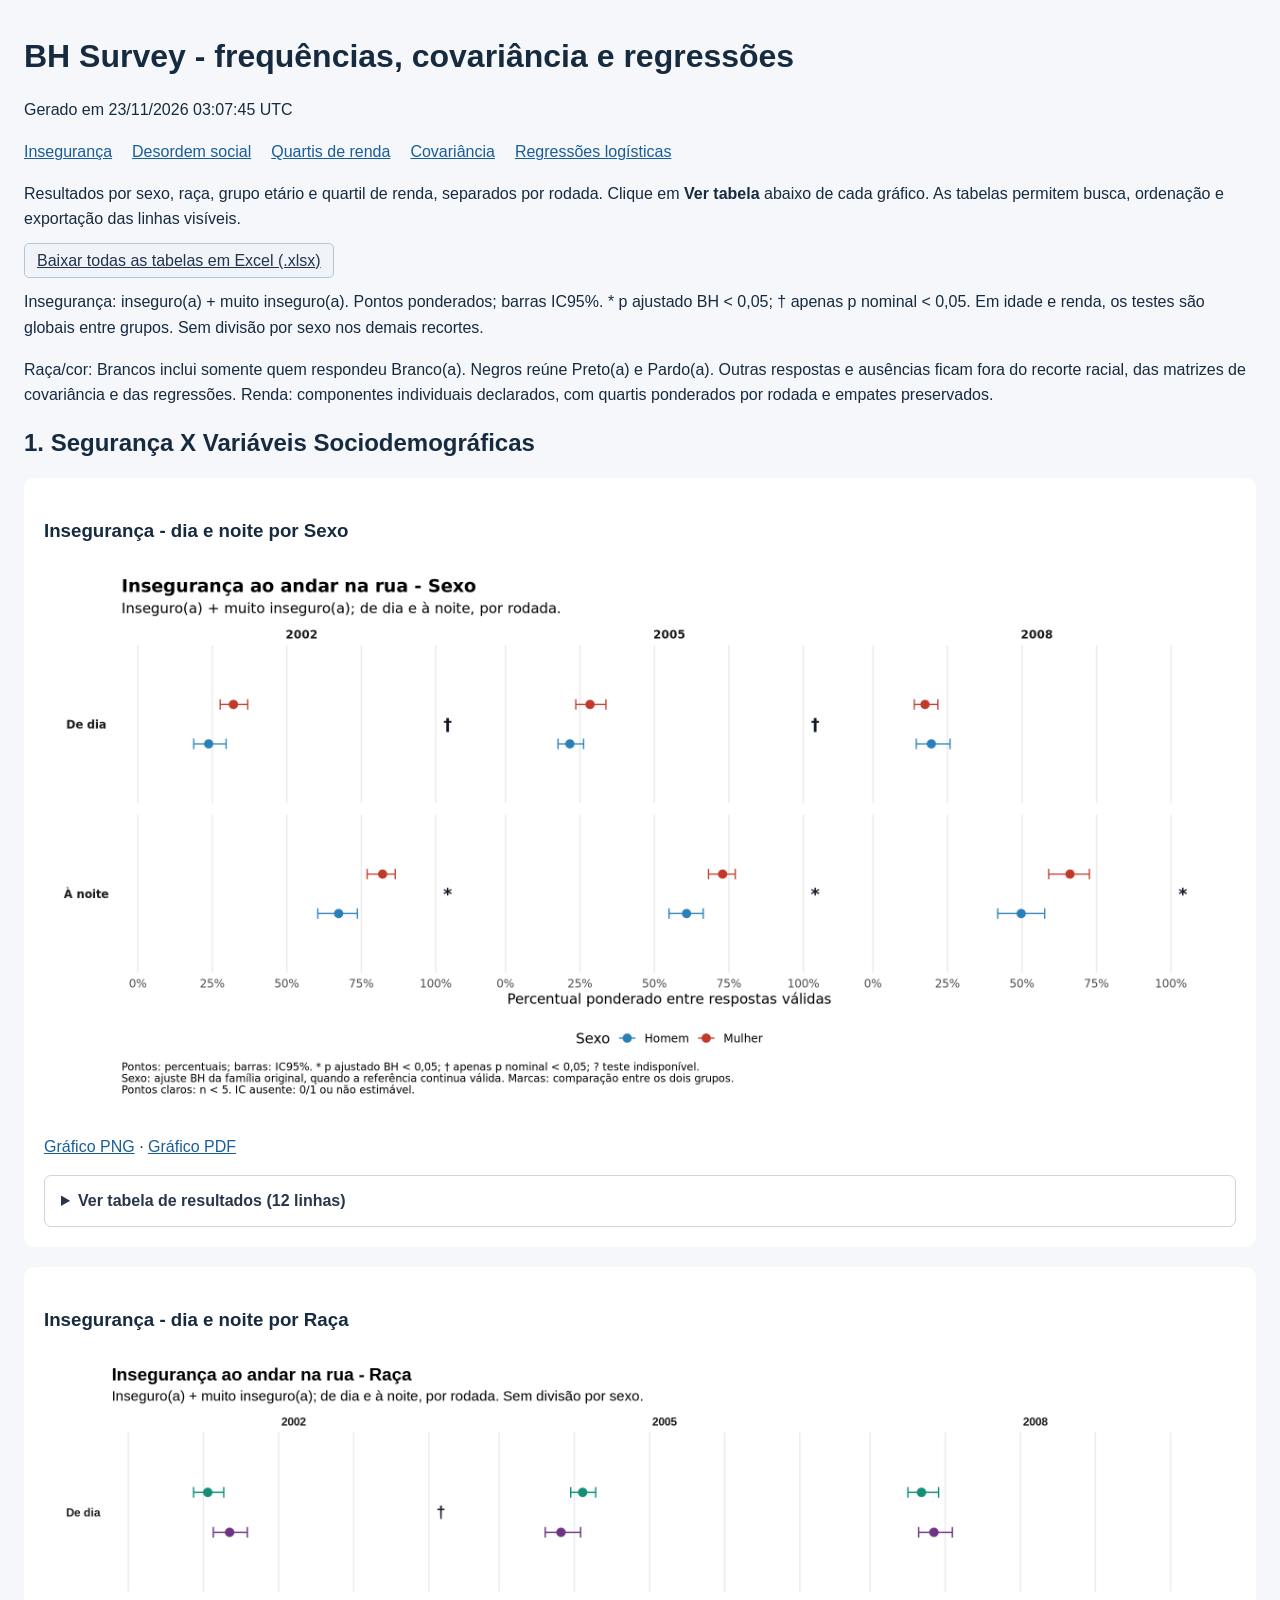
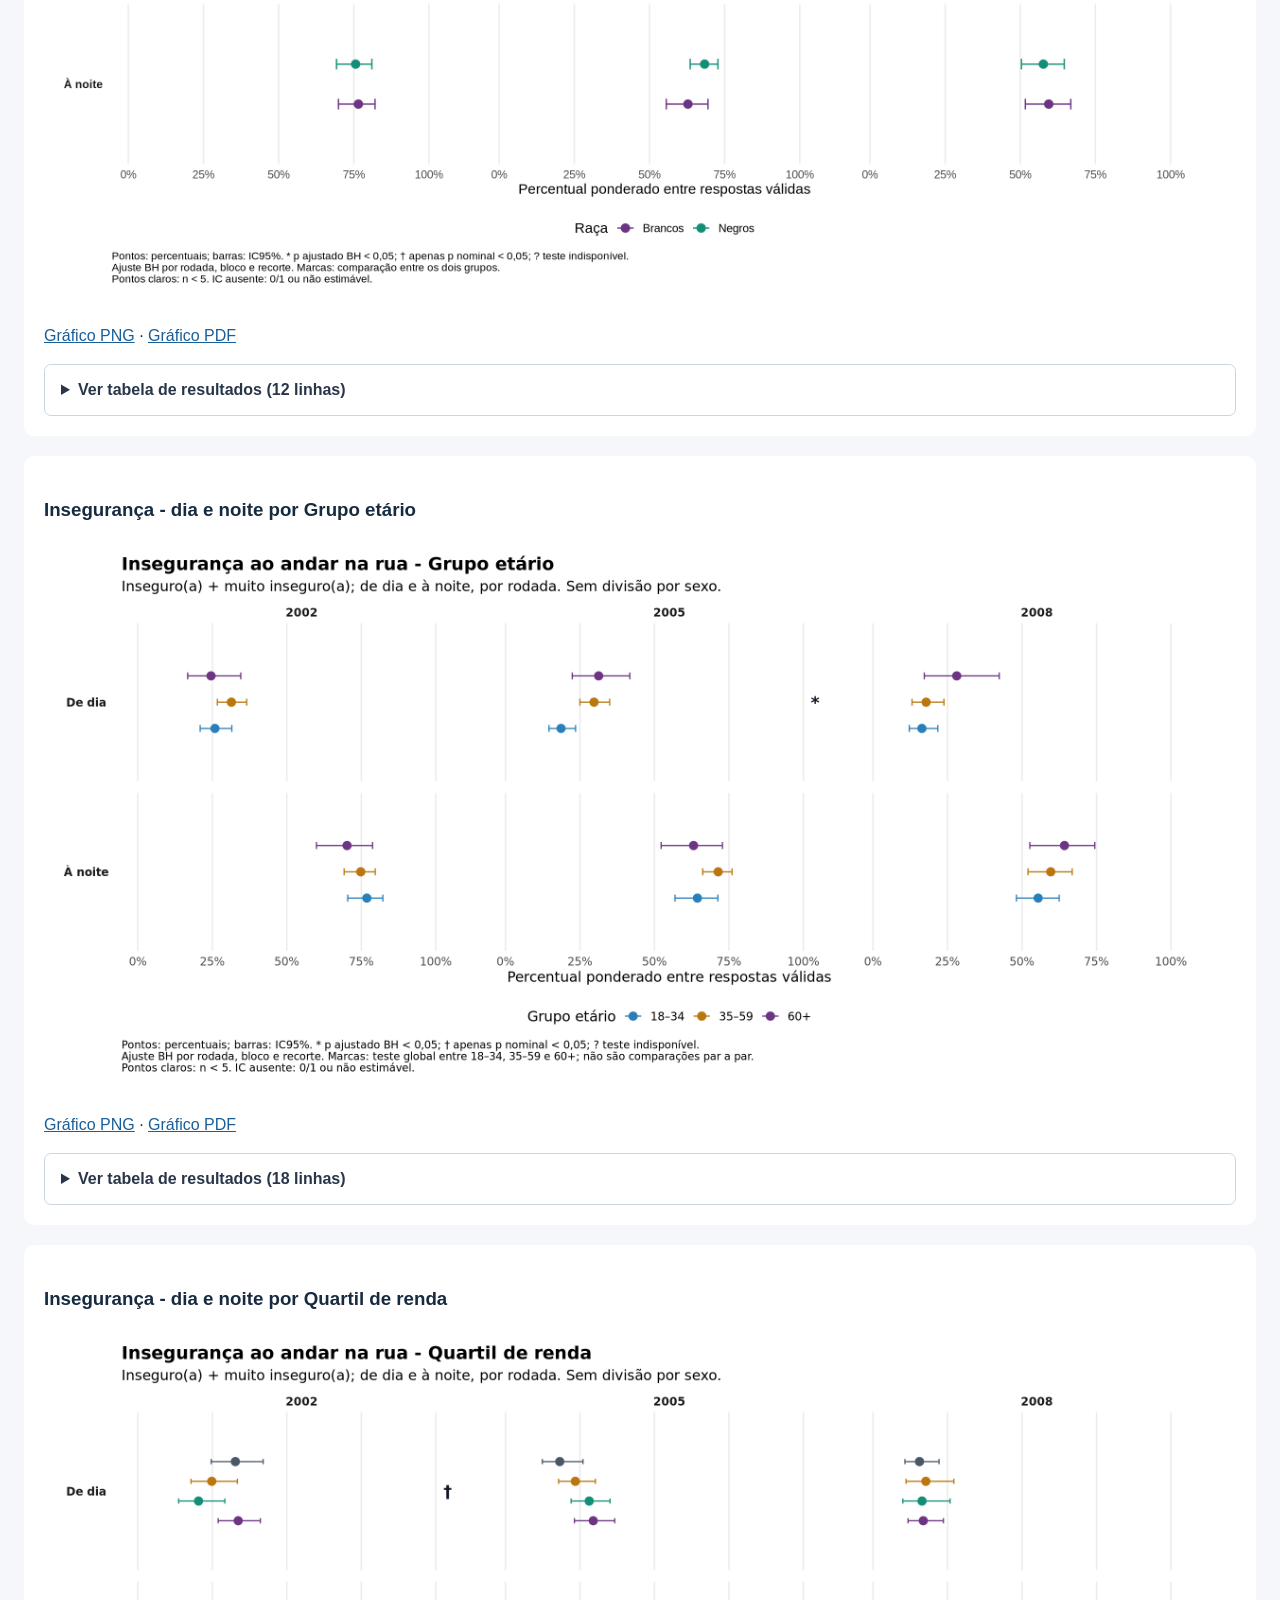
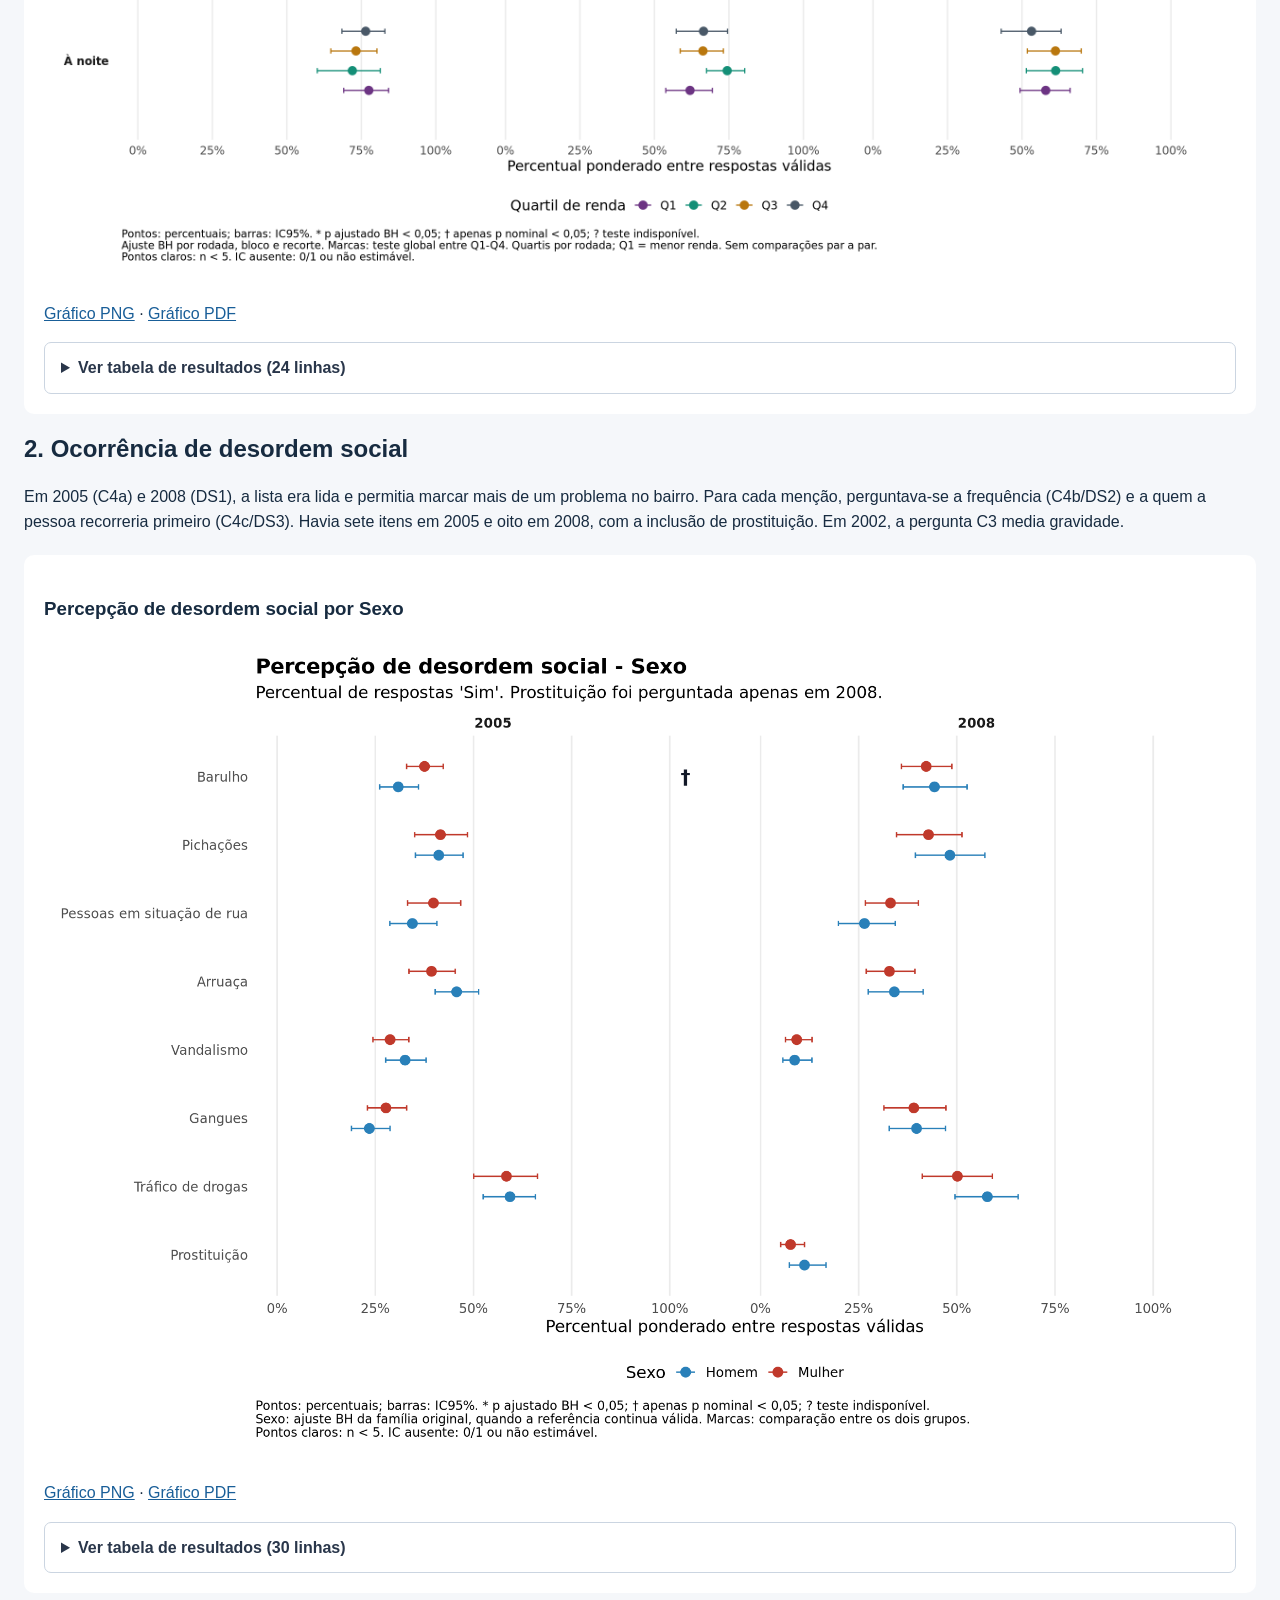
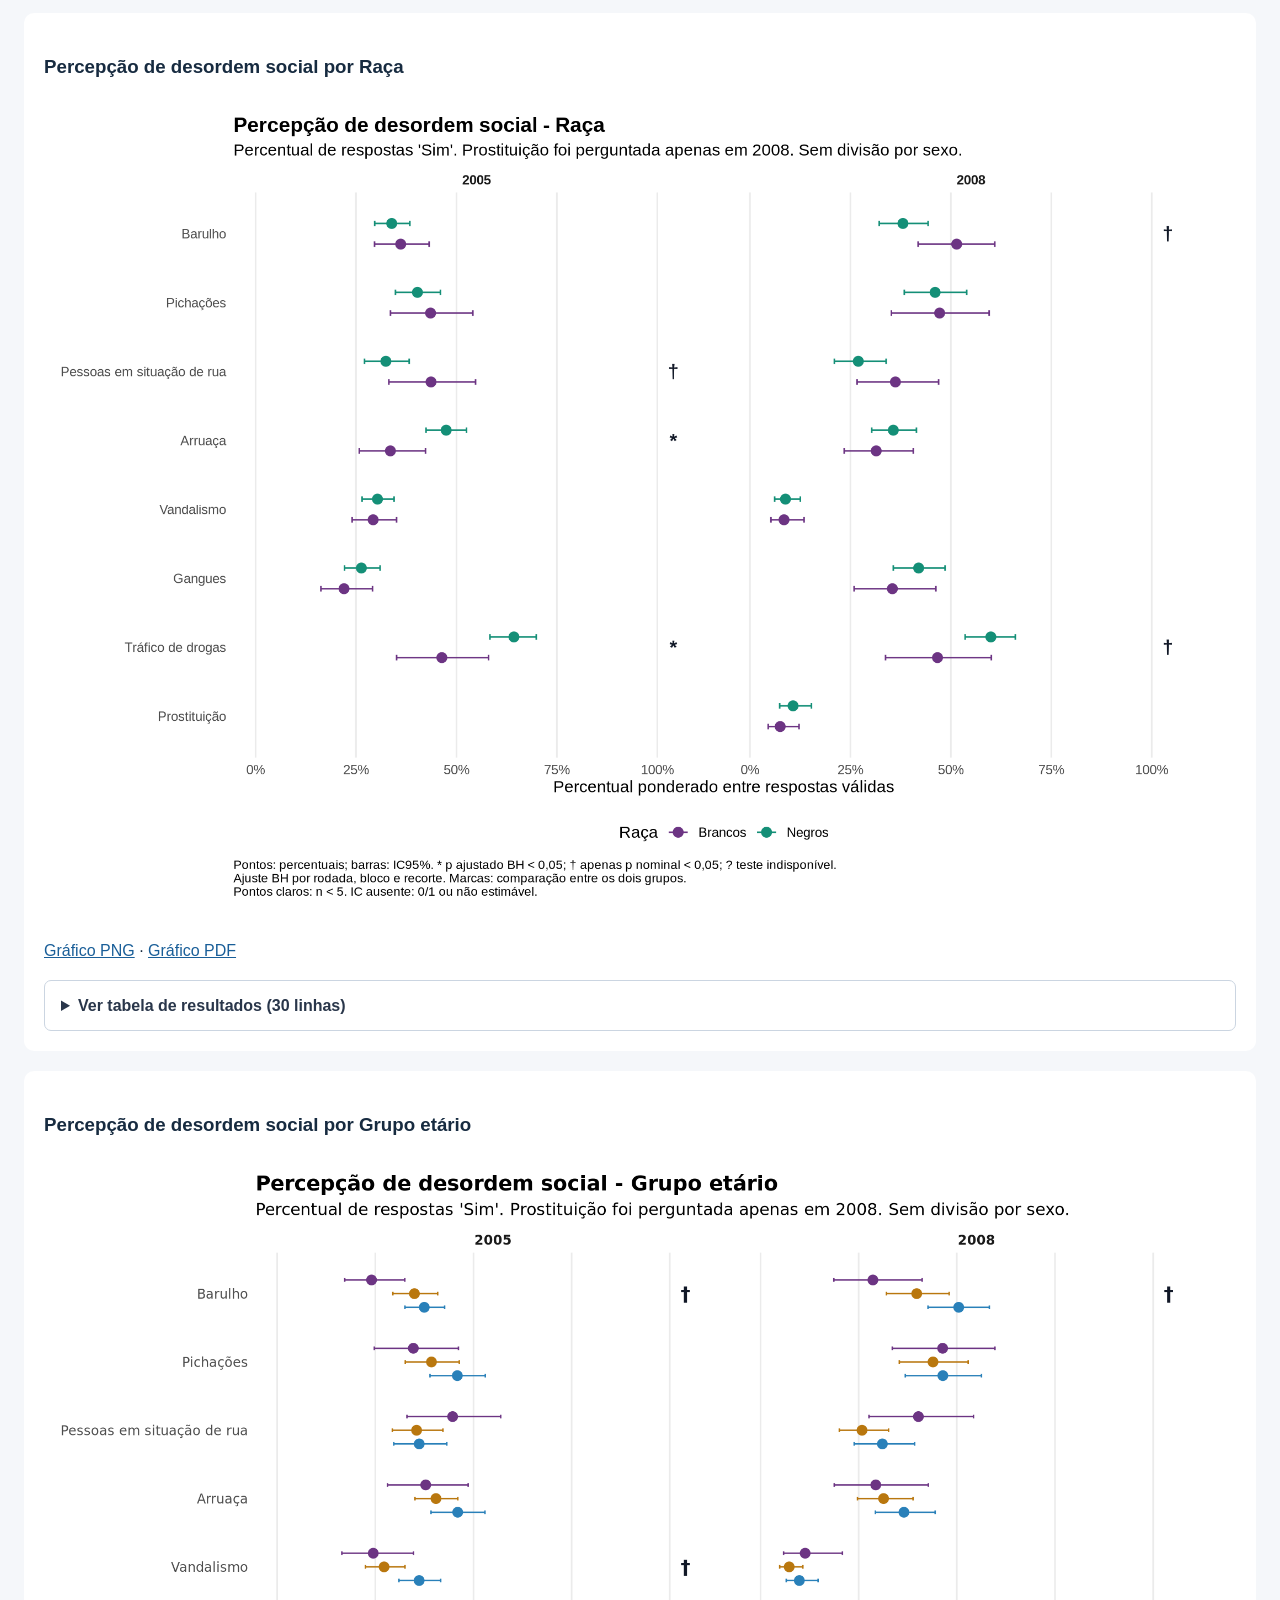
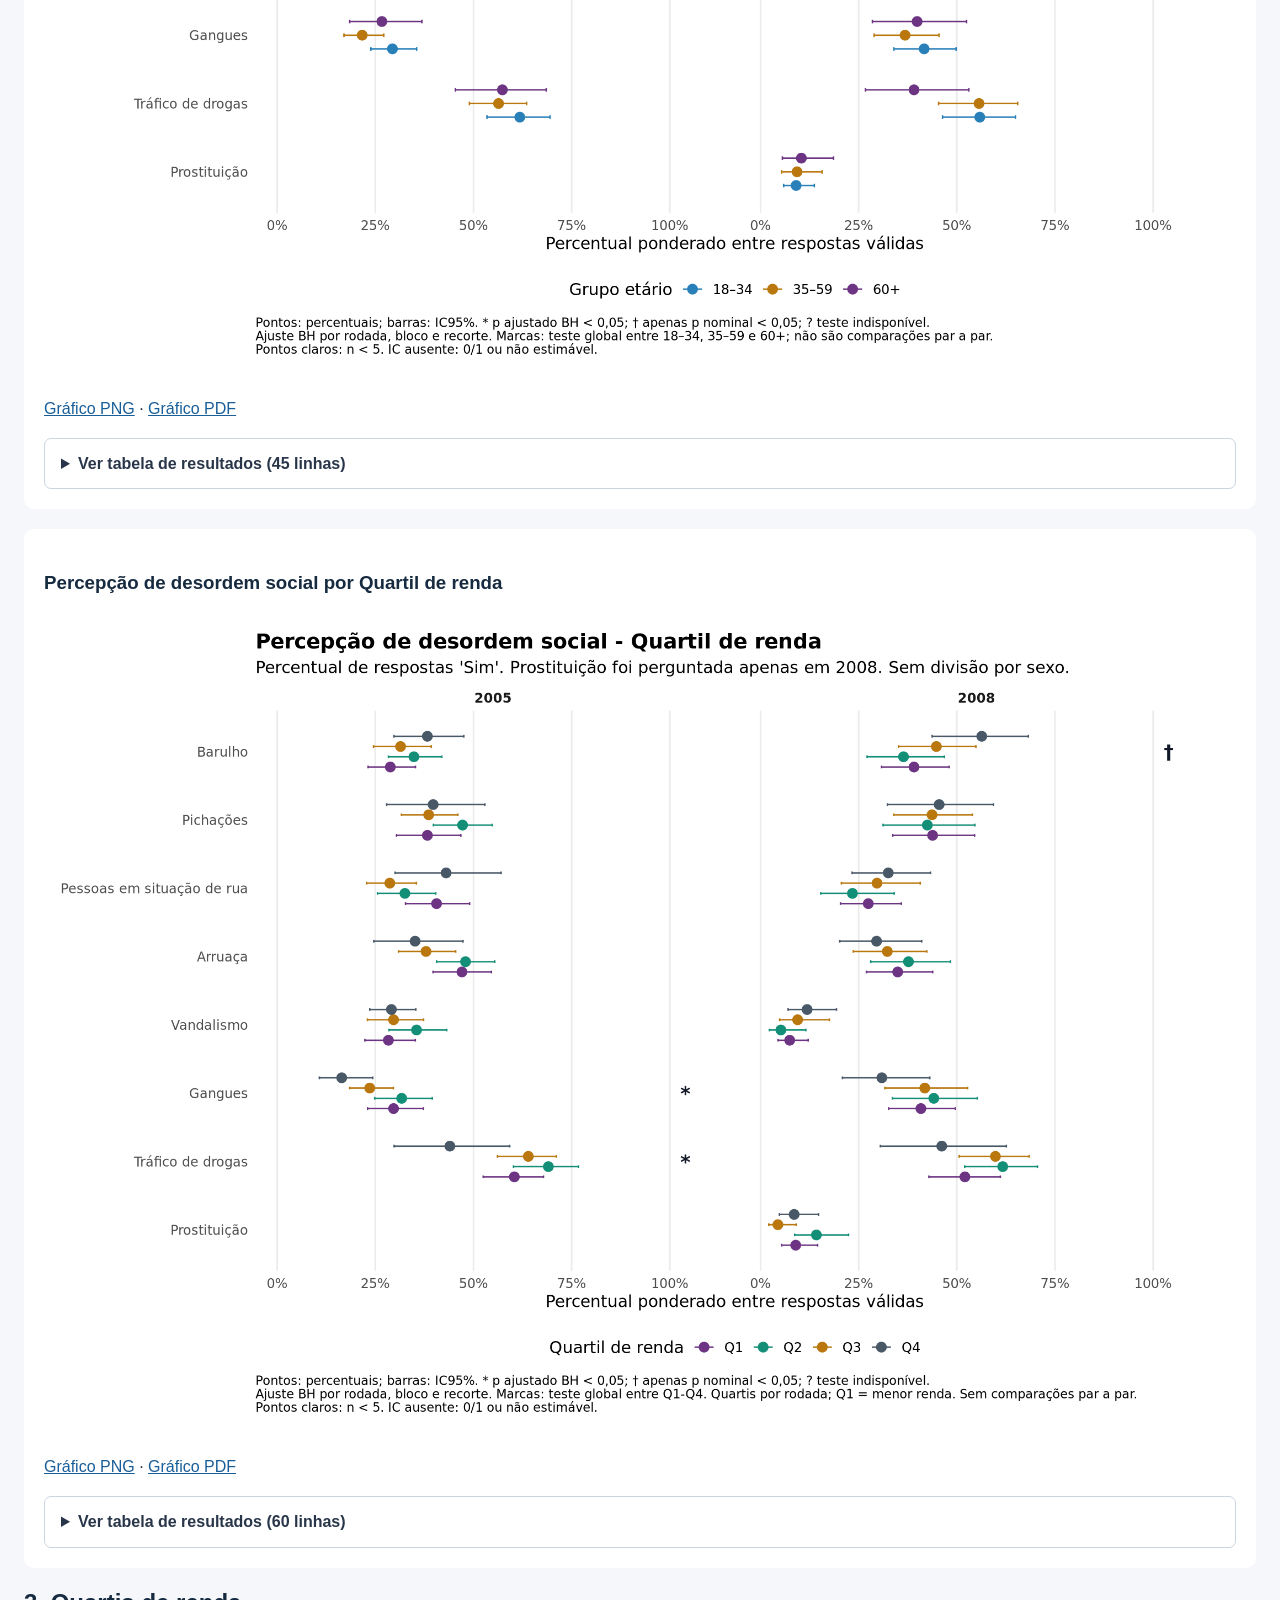
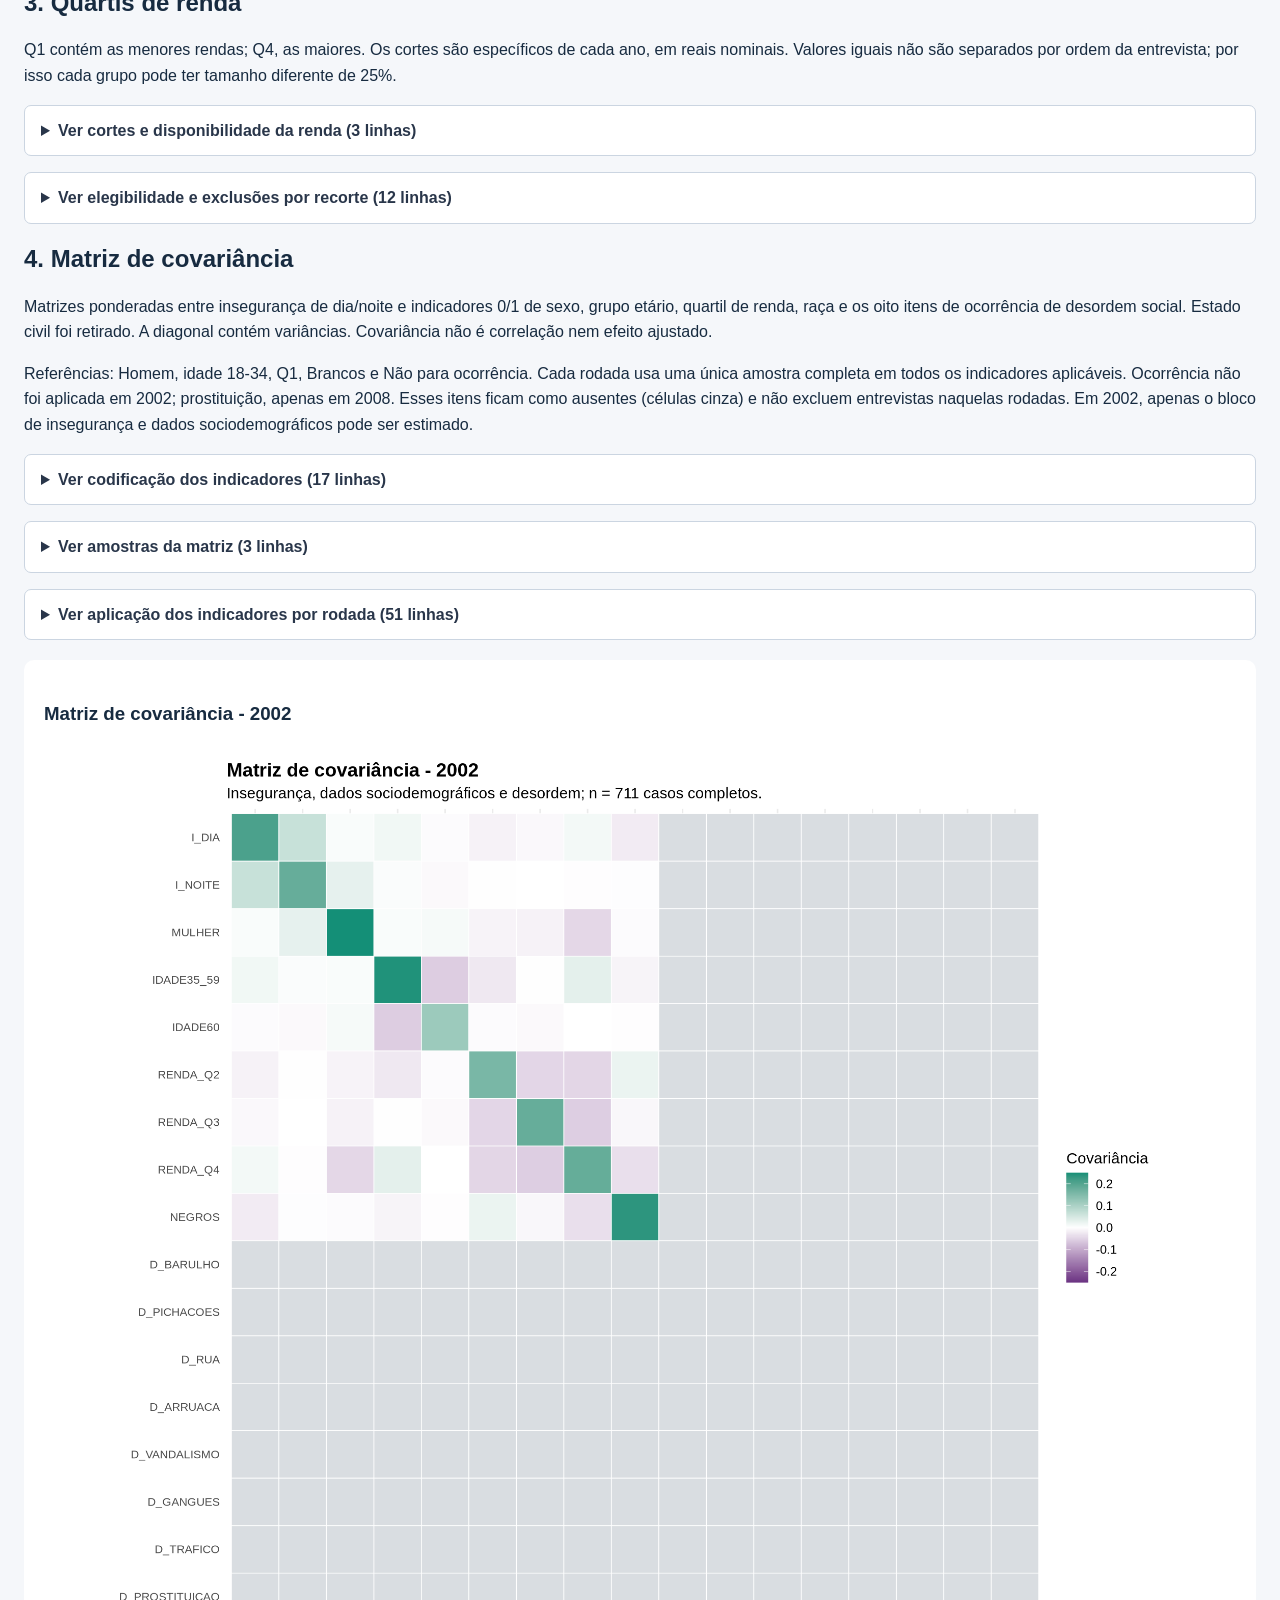
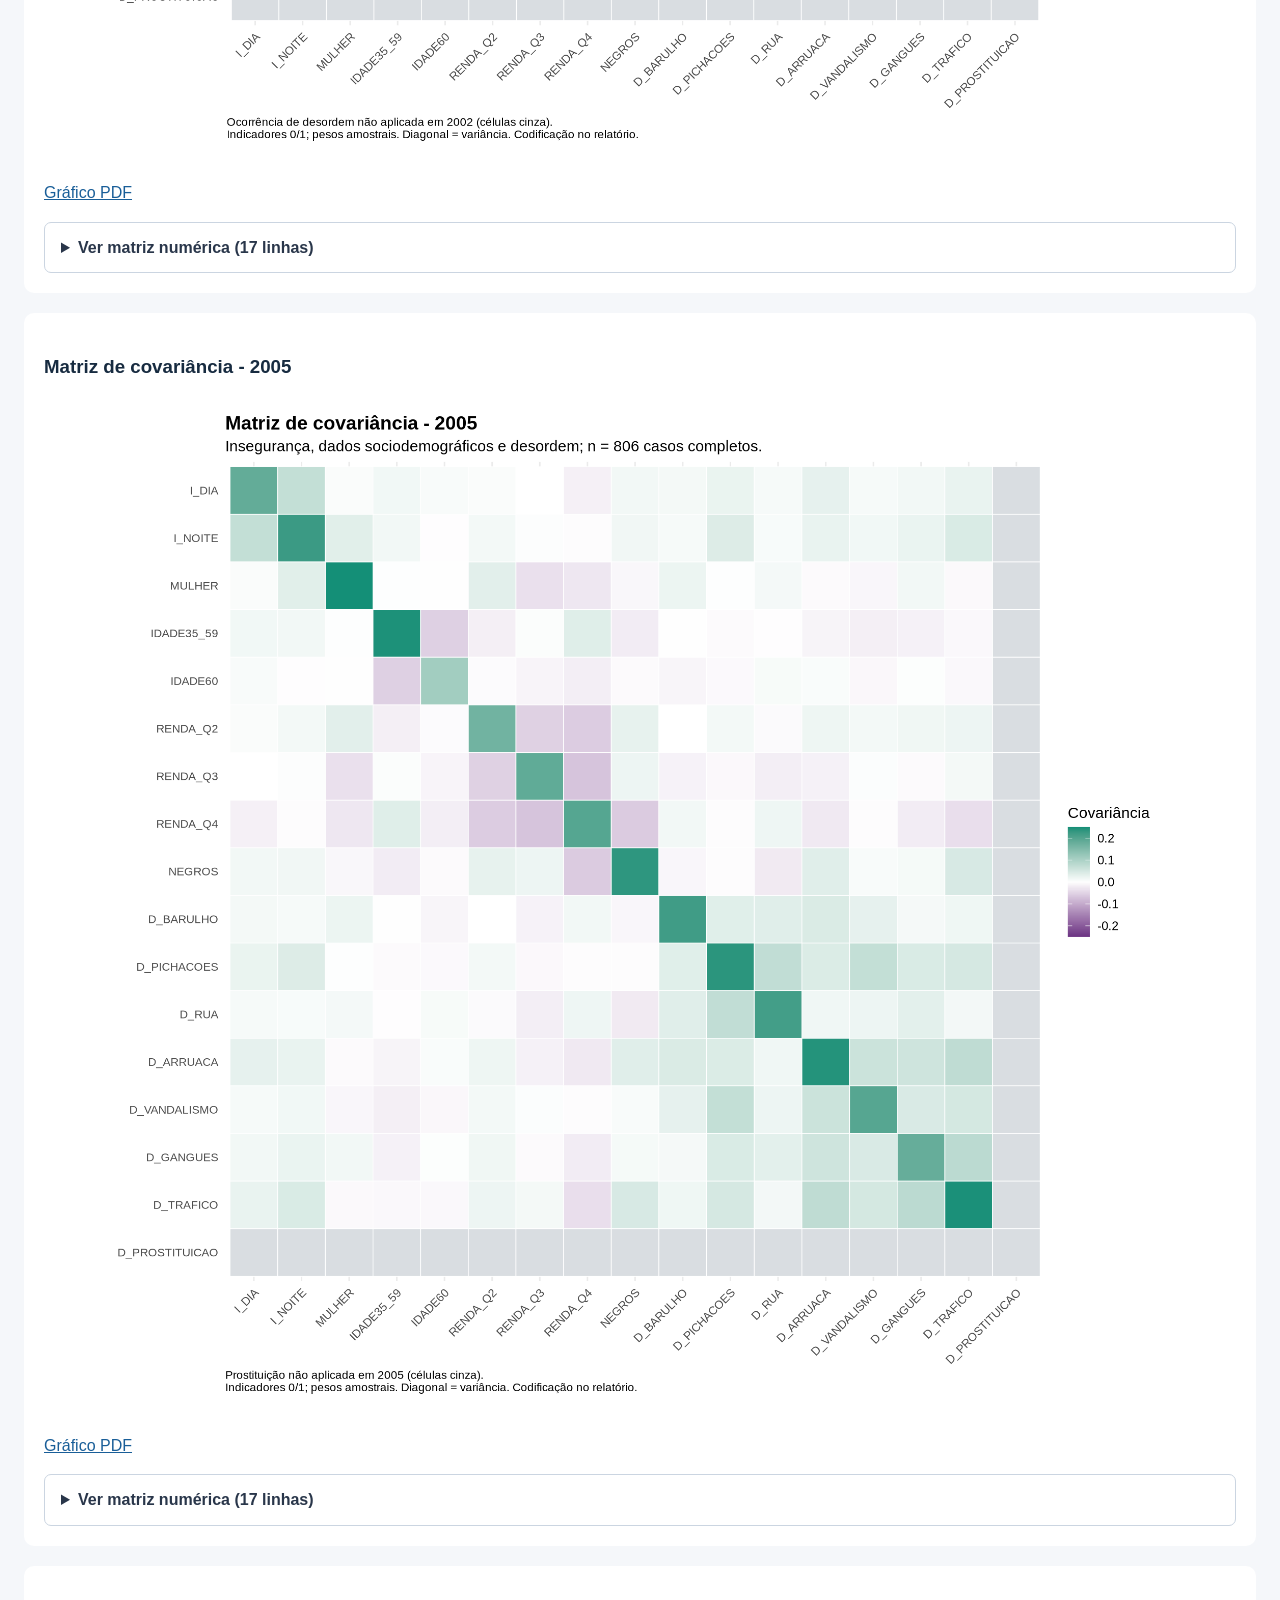
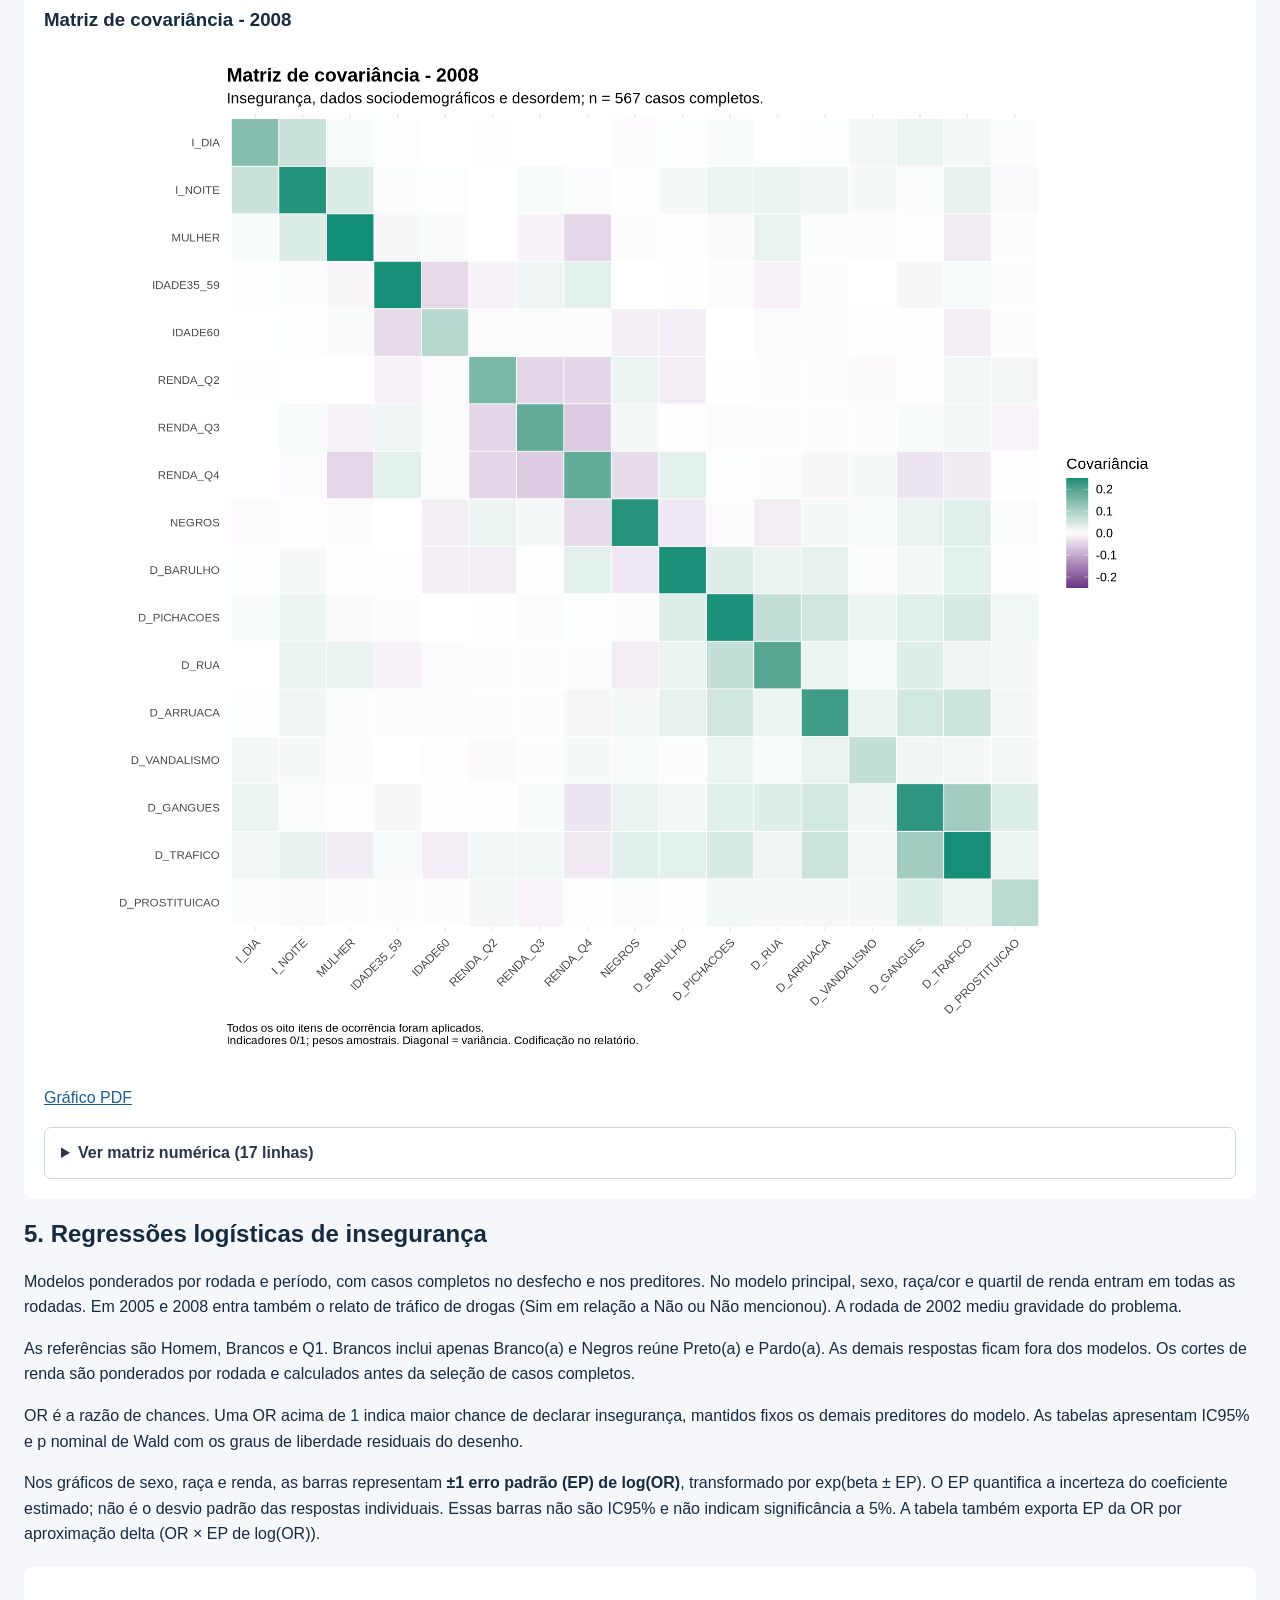
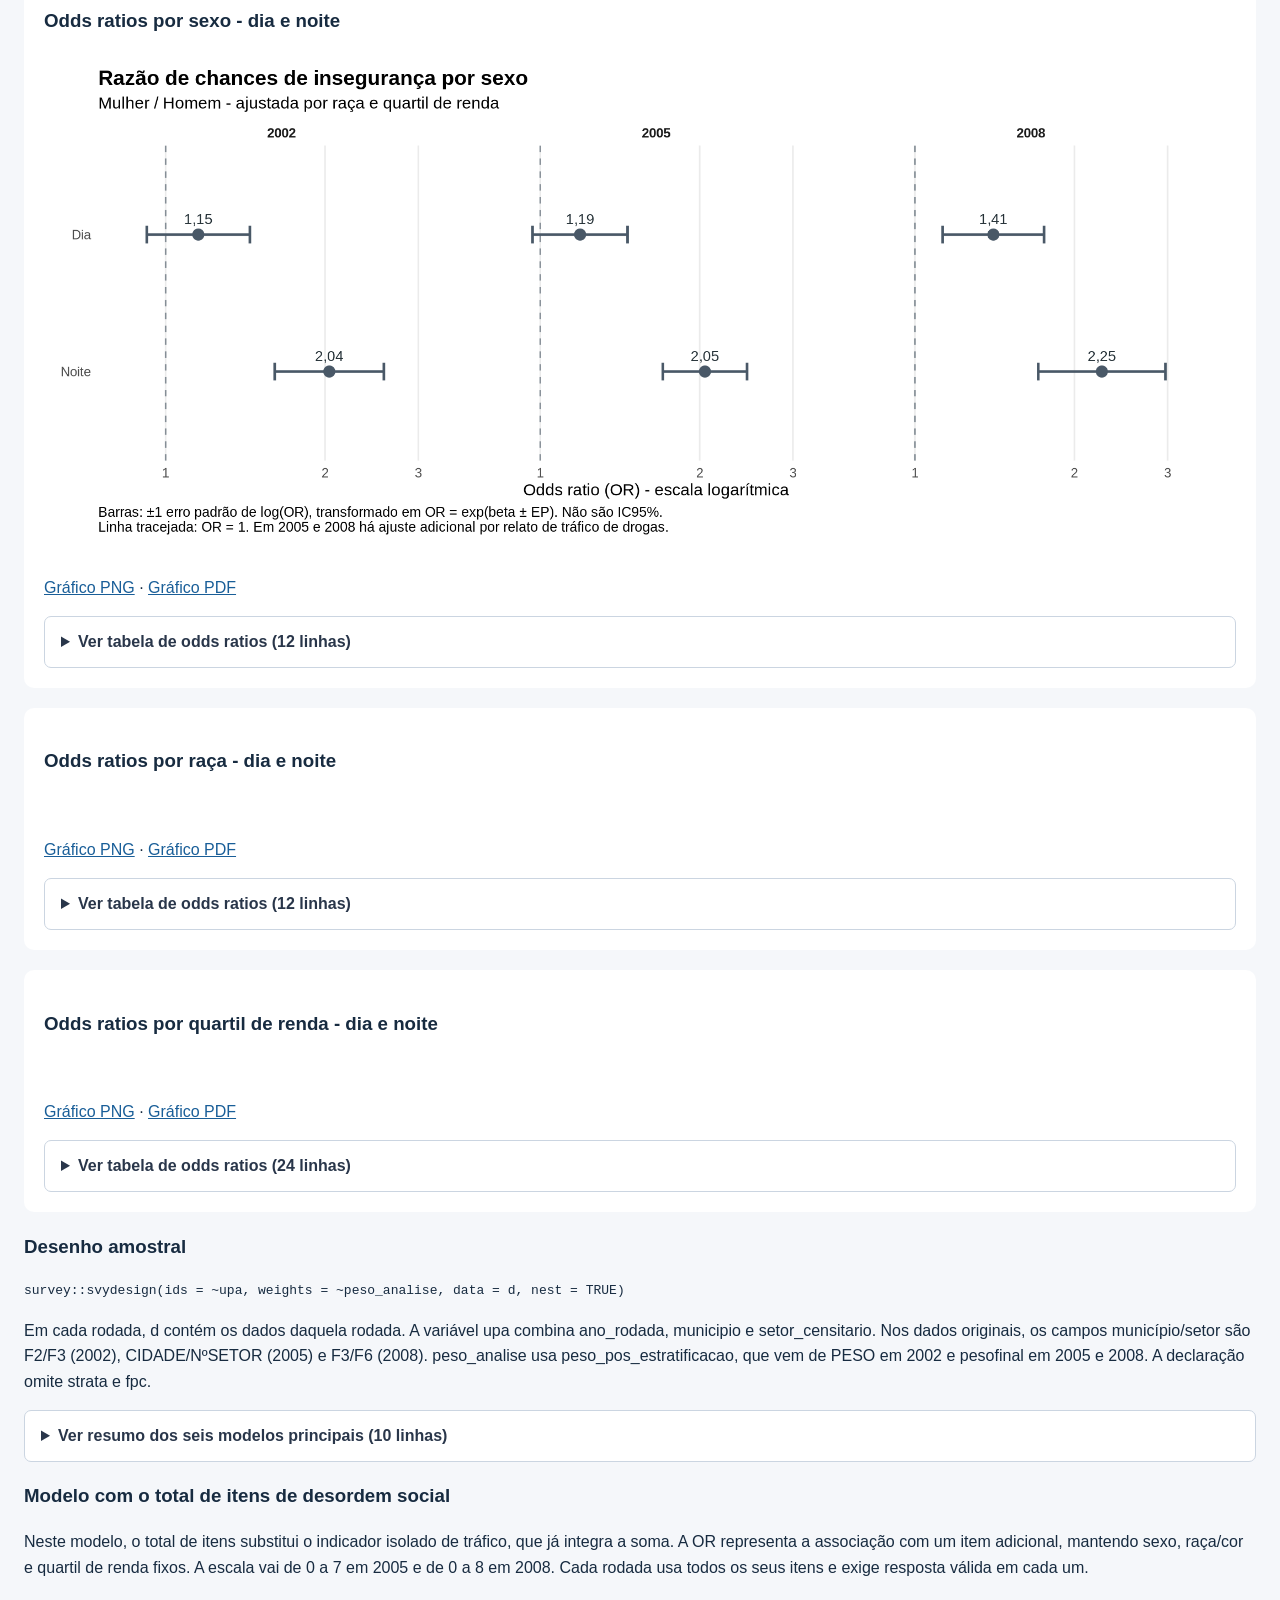
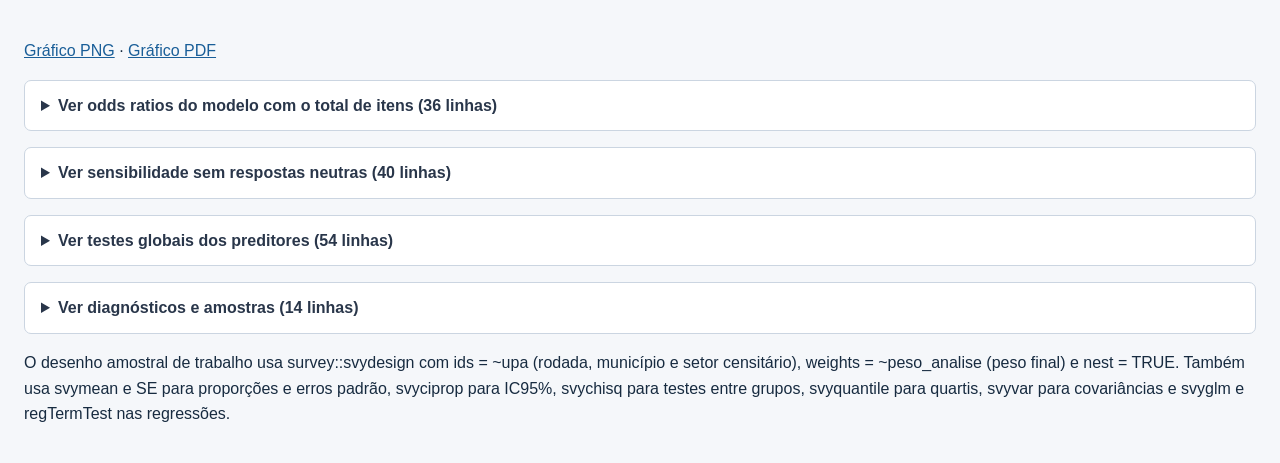
==== commit 3a9fdf0f: "Adiciona gráfico da OR por item de desordem social" ====
--- a/docs/frequencias/indice_graficos.html
+++ b/docs/frequencias/indice_graficos.html
@@ -1,4 +1,4 @@
-<!doctype html><html lang='pt-BR'><meta charset='utf-8'><meta name='viewport' content='width=device-width,initial-scale=1'><title>BH Survey - frequências, covariância e regressões</title><style>body{font-family:Arial,sans-serif;margin:36px auto;padding:0 24px;max-width:1500px;color:#172b40;background:#f5f7fa;line-height:1.6}h1,h2{line-height:1.25}article{background:white;padding:20px;margin:20px 0;border-radius:10px;}img{width:100%;height:auto}a{color:#195e98}table{border-collapse:collapse;background:white;white-space:nowrap}th,td{padding:8px 12px;text-align:left;border-bottom:1px solid #dde3ea}th{background:#e8eef5}.rolagem{overflow:auto}.sig{font-weight:bold;color:#9a3412}nav a{margin-right:20px}</style><body><h1>BH Survey - frequências, covariância e regressões</h1><p>Gerado em 22/11/2026 23:27:40 UTC</p><nav><a href='#seguranca'>Insegurança</a><a href='#desordem'>Desordem social</a><a href='#renda'>Quartis de renda</a><a href='#covariancia'>Covariância</a><a href='#regressoes'>Regressões logísticas</a></nav>
+<!doctype html><html lang='pt-BR'><meta charset='utf-8'><meta name='viewport' content='width=device-width,initial-scale=1'><title>BH Survey - frequências, covariância e regressões</title><style>body{font-family:Arial,sans-serif;margin:36px auto;padding:0 24px;max-width:1500px;color:#172b40;background:#f5f7fa;line-height:1.6}h1,h2{line-height:1.25}article{background:white;padding:20px;margin:20px 0;border-radius:10px;}img{width:100%;height:auto}a{color:#195e98}table{border-collapse:collapse;background:white;white-space:nowrap}th,td{padding:8px 12px;text-align:left;border-bottom:1px solid #dde3ea}th{background:#e8eef5}.rolagem{overflow:auto}.sig{font-weight:bold;color:#9a3412}nav a{margin-right:20px}</style><body><h1>BH Survey - frequências, covariância e regressões</h1><p>Gerado em 23/11/2026 03:07:45 UTC</p><nav><a href='#seguranca'>Insegurança</a><a href='#desordem'>Desordem social</a><a href='#renda'>Quartis de renda</a><a href='#covariancia'>Covariância</a><a href='#regressoes'>Regressões logísticas</a></nav>
 <p>Resultados por sexo, raça, grupo etário e quartil de renda, separados por rodada. Clique em <strong>Ver tabela</strong> abaixo de cada gráfico. As tabelas permitem busca, ordenação e exportação das linhas visíveis.</p>
 <p><a class='download-excel' href='exportacoes/tabelas_resultados.xlsx'>Baixar todas as tabelas em Excel (.xlsx)</a></p>
 <p>Insegurança: inseguro(a) + muito inseguro(a). Pontos ponderados; barras IC95%. * p ajustado BH &lt; 0,05; † apenas p nominal &lt; 0,05. Em idade e renda, os testes são globais entre grupos. Sem divisão por sexo nos demais recortes.</p>
@@ -383,7 +383,7 @@
 <p>Modelos ponderados por rodada e período, com casos completos no desfecho e nos preditores. No modelo principal, sexo, raça/cor e quartil de renda entram em todas as rodadas. Em 2005 e 2008 entra também o relato de tráfico de drogas (Sim em relação a Não ou Não mencionou). A rodada de 2002 mediu gravidade do problema.</p>
 <p>As referências são Homem, Brancos e Q1. Brancos inclui apenas Branco(a) e Negros reúne Preto(a) e Pardo(a). As demais respostas ficam fora dos modelos. Os cortes de renda são ponderados por rodada e calculados antes da seleção de casos completos.</p>
 <p>OR é a razão de chances. Uma OR acima de 1 indica maior chance de declarar insegurança, mantidos fixos os demais preditores do modelo. As tabelas apresentam IC95% e p nominal de Wald com os graus de liberdade residuais do desenho.</p>
-<p>Nos gráficos, as barras representam <strong>±1 erro padrão (EP) de log(OR)</strong>, transformado por exp(beta ± EP). O EP quantifica a incerteza do coeficiente estimado; não é o desvio padrão das respostas individuais. Essas barras não são IC95% e não indicam significância a 5%. A tabela também exporta EP da OR por aproximação delta (OR × EP de log(OR)).</p>
+<p>Nos gráficos de sexo, raça e renda, as barras representam <strong>±1 erro padrão (EP) de log(OR)</strong>, transformado por exp(beta ± EP). O EP quantifica a incerteza do coeficiente estimado; não é o desvio padrão das respostas individuais. Essas barras não são IC95% e não indicam significância a 5%. A tabela também exporta EP da OR por aproximação delta (OR × EP de log(OR)).</p>
 <article><h3>Odds ratios por sexo - dia e noite</h3><img loading='lazy' src='../regressoes/graficos/odds_sexo.png' alt='Odds ratios de insegurança por sexo'><p><a href='../regressoes/graficos/odds_sexo.png'>Gráfico PNG</a> · <a href='../regressoes/graficos/odds_sexo.pdf'>Gráfico PDF</a></p><details class='dados' id='odds_sexo'><summary>Ver tabela de odds ratios (12 linhas)</summary><p>Referências têm OR = 1 por definição, sem EP estimado. Barras dos gráficos: exp(beta ± 1 EP). IC95% estão em colunas separadas.</p><div class='acoes'><label>Buscar <input type='search' class='busca' placeholder='Filtrar esta tabela'></label><button type='button' data-action='csv'>CSV</button><button type='button' data-action='tsv'>TSV</button><button type='button' data-action='json'>JSON</button><button type='button' data-action='copy'>Copiar</button><button type='button' data-action='print'>Imprimir / PDF</button><span class='contagem' aria-live='polite'></span></div><div class='rolagem'><table data-export='odds_sexo'><thead><tr><th scope='col' tabindex='0' data-col='0' aria-sort='none'>Ano</th><th scope='col' tabindex='0' data-col='1' aria-sort='none'>Periodo</th><th scope='col' tabindex='0' data-col='2' aria-sort='none'>Variavel</th><th scope='col' tabindex='0' data-col='3' aria-sort='none'>Categoria</th><th scope='col' tabindex='0' data-col='4' aria-sort='none'>Referencia</th><th scope='col' tabindex='0' data-col='5' aria-sort='none'>OR</th><th scope='col' tabindex='0' data-col='6' aria-sort='none'>EP_log_OR</th><th scope='col' tabindex='0' data-col='7' aria-sort='none'>Limite_menos_1EP</th><th scope='col' tabindex='0' data-col='8' aria-sort='none'>Limite_mais_1EP</th><th scope='col' tabindex='0' data-col='9' aria-sort='none'>EP_OR_delta</th><th scope='col' tabindex='0' data-col='10' aria-sort='none'>IC95_inferior</th><th scope='col' tabindex='0' data-col='11' aria-sort='none'>IC95_superior</th><th scope='col' tabindex='0' data-col='12' aria-sort='none'>p_valor</th><th scope='col' tabindex='0' data-col='13' aria-sort='none'>n_modelo</th></tr></thead><tbody><tr><td data-type='number' data-value="2002">2002</td><td data-type='string' data-value="Dia">Dia</td><td data-type='string' data-value="Sexo">Sexo</td><td data-type='string' data-value="Mulher">Mulher</td><td data-type='string' data-value="FALSE">FALSE</td><td data-type='number' data-value="1.15279846779363">1,1528</td><td data-type='number' data-value="0.224134829465837">0,2241</td><td data-type='number' data-value="0.92132503204858">0,9213</td><td data-type='number' data-value="1.44242722287966">1,4424</td><td data-type='number' data-value="0.258382287987404">0,2584</td><td data-type='number' data-value="0.739953146731446">0,7400</td><td data-type='number' data-value="1.79598439876582">1,7960</td><td data-type='number' data-value="0.526913984147968">0,5269</td><td data-type='number' data-value="719">719</td></tr>
 <tr><td data-type='number' data-value="2002">2002</td><td data-type='string' data-value="Dia">Dia</td><td data-type='string' data-value="Sexo">Sexo</td><td data-type='string' data-value="Homem">Homem</td><td data-type='string' data-value="TRUE">TRUE</td><td data-type='number' data-value="1">1,0000</td><td data-type='number' data-value="">-</td><td data-type='number' data-value="">-</td><td data-type='number' data-value="">-</td><td data-type='number' data-value="">-</td><td data-type='number' data-value="">-</td><td data-type='number' data-value="">-</td><td data-type='number' data-value="">-</td><td data-type='number' data-value="719">719</td></tr>
 <tr><td data-type='number' data-value="2002">2002</td><td data-type='string' data-value="Noite">Noite</td><td data-type='string' data-value="Sexo">Sexo</td><td data-type='string' data-value="Mulher">Mulher</td><td data-type='string' data-value="FALSE">FALSE</td><td data-type='number' data-value="2.03720172108249">2,0372</td><td data-type='number' data-value="0.237416122496049">0,2374</td><td data-type='number' data-value="1.60666570100399">1,6067</td><td data-type='number' data-value="2.58310789219439">2,5831</td><td data-type='number' data-value="0.483664533361681">0,4837</td><td data-type='number' data-value="1.27368138741207">1,2737</td><td data-type='number' data-value="3.25842152786264">3,2584</td><td data-type='number' data-value="0.00326070752962632">0,0033</td><td data-type='number' data-value="715">715</td></tr>
@@ -432,6 +432,9 @@
 <tr><td data-type='number' data-value="2008">2008</td><td data-type='string' data-value="Noite">Noite</td><td data-type='string' data-value="Quartil de renda">Quartil de renda</td><td data-type='string' data-value="Q3">Q3</td><td data-type='string' data-value="FALSE">FALSE</td><td data-type='number' data-value="1.37368560544886">1,3737</td><td data-type='number' data-value="0.267769958439461">0,2678</td><td data-type='number' data-value="1.05098455071652">1,0510</td><td data-type='number' data-value="1.79547086713206">1,7955</td><td data-type='number' data-value="0.367831737479926">0,3678</td><td data-type='number' data-value="0.807751735735159">0,8078</td><td data-type='number' data-value="2.33612886130163">2,3361</td><td data-type='number' data-value="0.238439115731671">0,2384</td><td data-type='number' data-value="578">578</td></tr>
 <tr><td data-type='number' data-value="2008">2008</td><td data-type='string' data-value="Noite">Noite</td><td data-type='string' data-value="Quartil de renda">Quartil de renda</td><td data-type='string' data-value="Q4">Q4</td><td data-type='string' data-value="FALSE">FALSE</td><td data-type='number' data-value="1.25452781848633">1,2545</td><td data-type='number' data-value="0.309720375208226">0,3097</td><td data-type='number' data-value="0.920386936993919">0,9204</td><td data-type='number' data-value="1.70997651541687">1,7100</td><td data-type='number' data-value="0.388552826650743">0,3886</td><td data-type='number' data-value="0.678800597619328">0,6788</td><td data-type='number' data-value="2.31856019702369">2,3186</td><td data-type='number' data-value="0.465728691336031">0,4657</td><td data-type='number' data-value="578">578</td></tr>
 <tr><td data-type='number' data-value="2008">2008</td><td data-type='string' data-value="Noite">Noite</td><td data-type='string' data-value="Quartil de renda">Quartil de renda</td><td data-type='string' data-value="Q1">Q1</td><td data-type='string' data-value="TRUE">TRUE</td><td data-type='number' data-value="1">1,0000</td><td data-type='number' data-value="">-</td><td data-type='number' data-value="">-</td><td data-type='number' data-value="">-</td><td data-type='number' data-value="">-</td><td data-type='number' data-value="">-</td><td data-type='number' data-value="">-</td><td data-type='number' data-value="">-</td><td data-type='number' data-value="578">578</td></tr></tbody></table></div></details></article>
+<h3>Desenho amostral</h3>
+<pre><code>survey::svydesign(ids = ~upa, weights = ~peso_analise, data = d, nest = TRUE)</code></pre>
+<p>Em cada rodada, d contém os dados daquela rodada. A variável upa combina ano_rodada, municipio e setor_censitario. Nos dados originais, os campos município/setor são F2/F3 (2002), CIDADE/NºSETOR (2005) e F3/F6 (2008). peso_analise usa peso_pos_estratificacao, que vem de PESO em 2002 e pesofinal em 2005 e 2008. A declaração omite strata e fpc.</p>
 <details class='dados' id='resumo_modelos'><summary>Ver resumo dos seis modelos principais (10 linhas)</summary><p>OR ajustada [IC95%]; p nominal. * p &lt; 0,05.</p><div class='acoes'><label>Buscar <input type='search' class='busca' placeholder='Filtrar esta tabela'></label><button type='button' data-action='csv'>CSV</button><button type='button' data-action='tsv'>TSV</button><button type='button' data-action='json'>JSON</button><button type='button' data-action='copy'>Copiar</button><button type='button' data-action='print'>Imprimir / PDF</button><span class='contagem' aria-live='polite'></span></div><div class='rolagem'><table data-export='resumo_modelos'><thead><tr><th scope='col' tabindex='0' data-col='0' aria-sort='none'>Variavel</th><th scope='col' tabindex='0' data-col='1' aria-sort='none'>Categoria</th><th scope='col' tabindex='0' data-col='2' aria-sort='none'>2002 Dia</th><th scope='col' tabindex='0' data-col='3' aria-sort='none'>2002 Noite</th><th scope='col' tabindex='0' data-col='4' aria-sort='none'>2005 Dia</th><th scope='col' tabindex='0' data-col='5' aria-sort='none'>2005 Noite</th><th scope='col' tabindex='0' data-col='6' aria-sort='none'>2008 Dia</th><th scope='col' tabindex='0' data-col='7' aria-sort='none'>2008 Noite</th></tr></thead><tbody><tr><td data-type='string' data-value="Sexo">Sexo</td><td data-type='string' data-value="Homem">Homem</td><td data-type='string' data-value="1,00 (referência)">1,00 (referência)</td><td data-type='string' data-value="1,00 (referência)">1,00 (referência)</td><td data-type='string' data-value="1,00 (referência)">1,00 (referência)</td><td data-type='string' data-value="1,00 (referência)">1,00 (referência)</td><td data-type='string' data-value="1,00 (referência)">1,00 (referência)</td><td data-type='string' data-value="1,00 (referência)">1,00 (referência)</td></tr>
 <tr><td data-type='string' data-value="Sexo">Sexo</td><td data-type='string' data-value="Mulher">Mulher</td><td data-type='string' data-value="1,15 [0,74; 1,80]; p=0,527">1,15 [0,74; 1,80]; p=0,527</td><td data-type='string' data-value="2,04 [1,27; 3,26] *; p=0,003">2,04 [1,27; 3,26] *; p=0,003</td><td data-type='string' data-value="1,19 [0,79; 1,79]; p=0,404">1,19 [0,79; 1,79]; p=0,404</td><td data-type='string' data-value="2,05 [1,42; 2,94] *; p=&lt;0,001">2,05 [1,42; 2,94] *; p=&lt;0,001</td><td data-type='string' data-value="1,41 [0,91; 2,18]; p=0,125">1,41 [0,91; 2,18]; p=0,125</td><td data-type='string' data-value="2,25 [1,30; 3,90] *; p=0,004">2,25 [1,30; 3,90] *; p=0,004</td></tr>
 <tr><td data-type='string' data-value="Raça">Raça</td><td data-type='string' data-value="Brancos">Brancos</td><td data-type='string' data-value="1,00 (referência)">1,00 (referência)</td><td data-type='string' data-value="1,00 (referência)">1,00 (referência)</td><td data-type='string' data-value="1,00 (referência)">1,00 (referência)</td><td data-type='string' data-value="1,00 (referência)">1,00 (referência)</td><td data-type='string' data-value="1,00 (referência)">1,00 (referência)</td><td data-type='string' data-value="1,00 (referência)">1,00 (referência)</td></tr>
@@ -444,6 +447,7 @@
 <tr><td data-type='string' data-value="Tráfico de drogas relatado">Tráfico de drogas relatado</td><td data-type='string' data-value="Sim">Sim</td><td data-type='string' data-value="Não estimado na rodada">Não estimado na rodada</td><td data-type='string' data-value="Não estimado na rodada">Não estimado na rodada</td><td data-type='string' data-value="1,58 [1,04; 2,40] *; p=0,032">1,58 [1,04; 2,40] *; p=0,032</td><td data-type='string' data-value="2,19 [1,57; 3,06] *; p=&lt;0,001">2,19 [1,57; 3,06] *; p=&lt;0,001</td><td data-type='string' data-value="1,54 [0,88; 2,69]; p=0,129">1,54 [0,88; 2,69]; p=0,129</td><td data-type='string' data-value="1,64 [1,04; 2,59] *; p=0,035">1,64 [1,04; 2,59] *; p=0,035</td></tr></tbody></table></div></details>
 <h3>Modelo com o total de itens de desordem social</h3>
 <p>Neste modelo, o total de itens substitui o indicador isolado de tráfico, que já integra a soma. A OR representa a associação com um item adicional, mantendo sexo, raça/cor e quartil de renda fixos. A escala vai de 0 a 7 em 2005 e de 0 a 8 em 2008. Cada rodada usa todos os seus itens e exige resposta válida em cada um.</p>
+<img loading='lazy' src='../regressoes/graficos/odds_total_desordem.png' alt='Razão de chances de insegurança por item adicional, com IC95%, por ano e período'><p><a href='../regressoes/graficos/odds_total_desordem.png'>Gráfico PNG</a> · <a href='../regressoes/graficos/odds_total_desordem.pdf'>Gráfico PDF</a></p>
 <details class='dados' id='modelos_total_desordem'><summary>Ver odds ratios do modelo com o total de itens (36 linhas)</summary><p>As estimativas são separadas por rodada e período. O conjunto de itens difere entre 2005 e 2008.</p><div class='acoes'><label>Buscar <input type='search' class='busca' placeholder='Filtrar esta tabela'></label><button type='button' data-action='csv'>CSV</button><button type='button' data-action='tsv'>TSV</button><button type='button' data-action='json'>JSON</button><button type='button' data-action='copy'>Copiar</button><button type='button' data-action='print'>Imprimir / PDF</button><span class='contagem' aria-live='polite'></span></div><div class='rolagem'><table data-export='modelos_total_desordem'><thead><tr><th scope='col' tabindex='0' data-col='0' aria-sort='none'>Ano</th><th scope='col' tabindex='0' data-col='1' aria-sort='none'>Periodo</th><th scope='col' tabindex='0' data-col='2' aria-sort='none'>Variavel</th><th scope='col' tabindex='0' data-col='3' aria-sort='none'>Categoria</th><th scope='col' tabindex='0' data-col='4' aria-sort='none'>Referencia</th><th scope='col' tabindex='0' data-col='5' aria-sort='none'>OR</th><th scope='col' tabindex='0' data-col='6' aria-sort='none'>EP_log_OR</th><th scope='col' tabindex='0' data-col='7' aria-sort='none'>Limite_menos_1EP</th><th scope='col' tabindex='0' data-col='8' aria-sort='none'>Limite_mais_1EP</th><th scope='col' tabindex='0' data-col='9' aria-sort='none'>EP_OR_delta</th><th scope='col' tabindex='0' data-col='10' aria-sort='none'>IC95_inferior</th><th scope='col' tabindex='0' data-col='11' aria-sort='none'>IC95_superior</th><th scope='col' tabindex='0' data-col='12' aria-sort='none'>p_valor</th><th scope='col' tabindex='0' data-col='13' aria-sort='none'>n_modelo</th></tr></thead><tbody><tr><td data-type='number' data-value="2005">2005</td><td data-type='string' data-value="Dia">Dia</td><td data-type='string' data-value="Sexo">Sexo</td><td data-type='string' data-value="Mulher">Mulher</td><td data-type='string' data-value="FALSE">FALSE</td><td data-type='number' data-value="1.10826554877739">1,1083</td><td data-type='number' data-value="0.205043137017025">0,2050</td><td data-type='number' data-value="0.902806609958638">0,9028</td><td data-type='number' data-value="1.3604824256472">1,3605</td><td data-type='number' data-value="0.227242244769211">0,2272</td><td data-type='number' data-value="0.738251690897363">0,7383</td><td data-type='number' data-value="1.66373140996654">1,6637</td><td data-type='number' data-value="0.617116187978618">0,6171</td><td data-type='number' data-value="809">809</td></tr>
 <tr><td data-type='number' data-value="2005">2005</td><td data-type='string' data-value="Dia">Dia</td><td data-type='string' data-value="Raça">Raça</td><td data-type='string' data-value="Negros">Negros</td><td data-type='string' data-value="FALSE">FALSE</td><td data-type='number' data-value="1.26237198970224">1,2624</td><td data-type='number' data-value="0.201963203472008">0,2020</td><td data-type='number' data-value="1.03151570546026">1,0315</td><td data-type='number' data-value="1.54489459728948">1,5449</td><td data-type='number' data-value="0.254952691013598">0,2550</td><td data-type='number' data-value="0.846054317571103">0,8461</td><td data-type='number' data-value="1.88354696298902">1,8835</td><td data-type='number' data-value="0.25110441670319">0,2511</td><td data-type='number' data-value="809">809</td></tr>
 <tr><td data-type='number' data-value="2005">2005</td><td data-type='string' data-value="Dia">Dia</td><td data-type='string' data-value="Quartil de renda">Quartil de renda</td><td data-type='string' data-value="Q2">Q2</td><td data-type='string' data-value="FALSE">FALSE</td><td data-type='number' data-value="0.846085834407965">0,8461</td><td data-type='number' data-value="0.2633346344287">0,2633</td><td data-type='number' data-value="0.65020401257354">0,6502</td><td data-type='number' data-value="1.1009794239079">1,1010</td><td data-type='number' data-value="0.222803703899123">0,2228</td><td data-type='number' data-value="0.502128965976382">0,5021</td><td data-type='number' data-value="1.42565214853487">1,4257</td><td data-type='number' data-value="0.526928447628251">0,5269</td><td data-type='number' data-value="809">809</td></tr>
